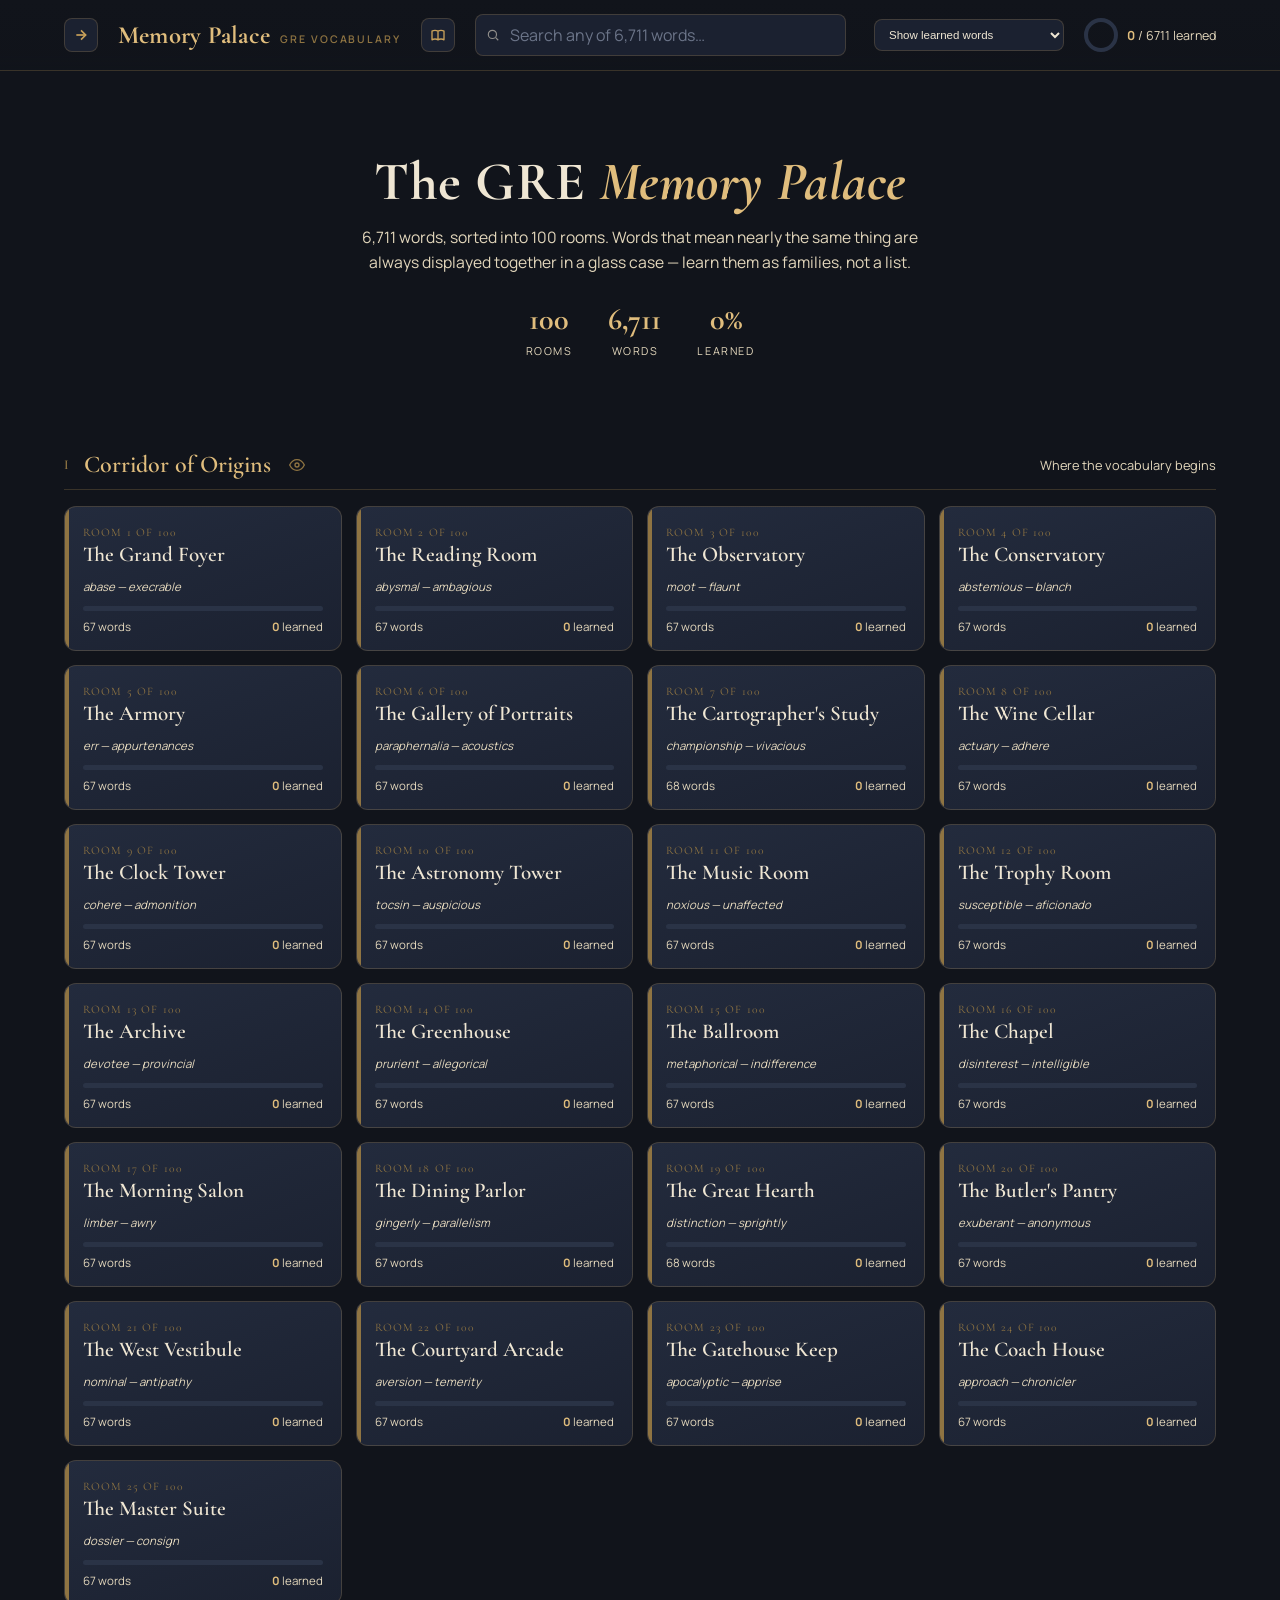
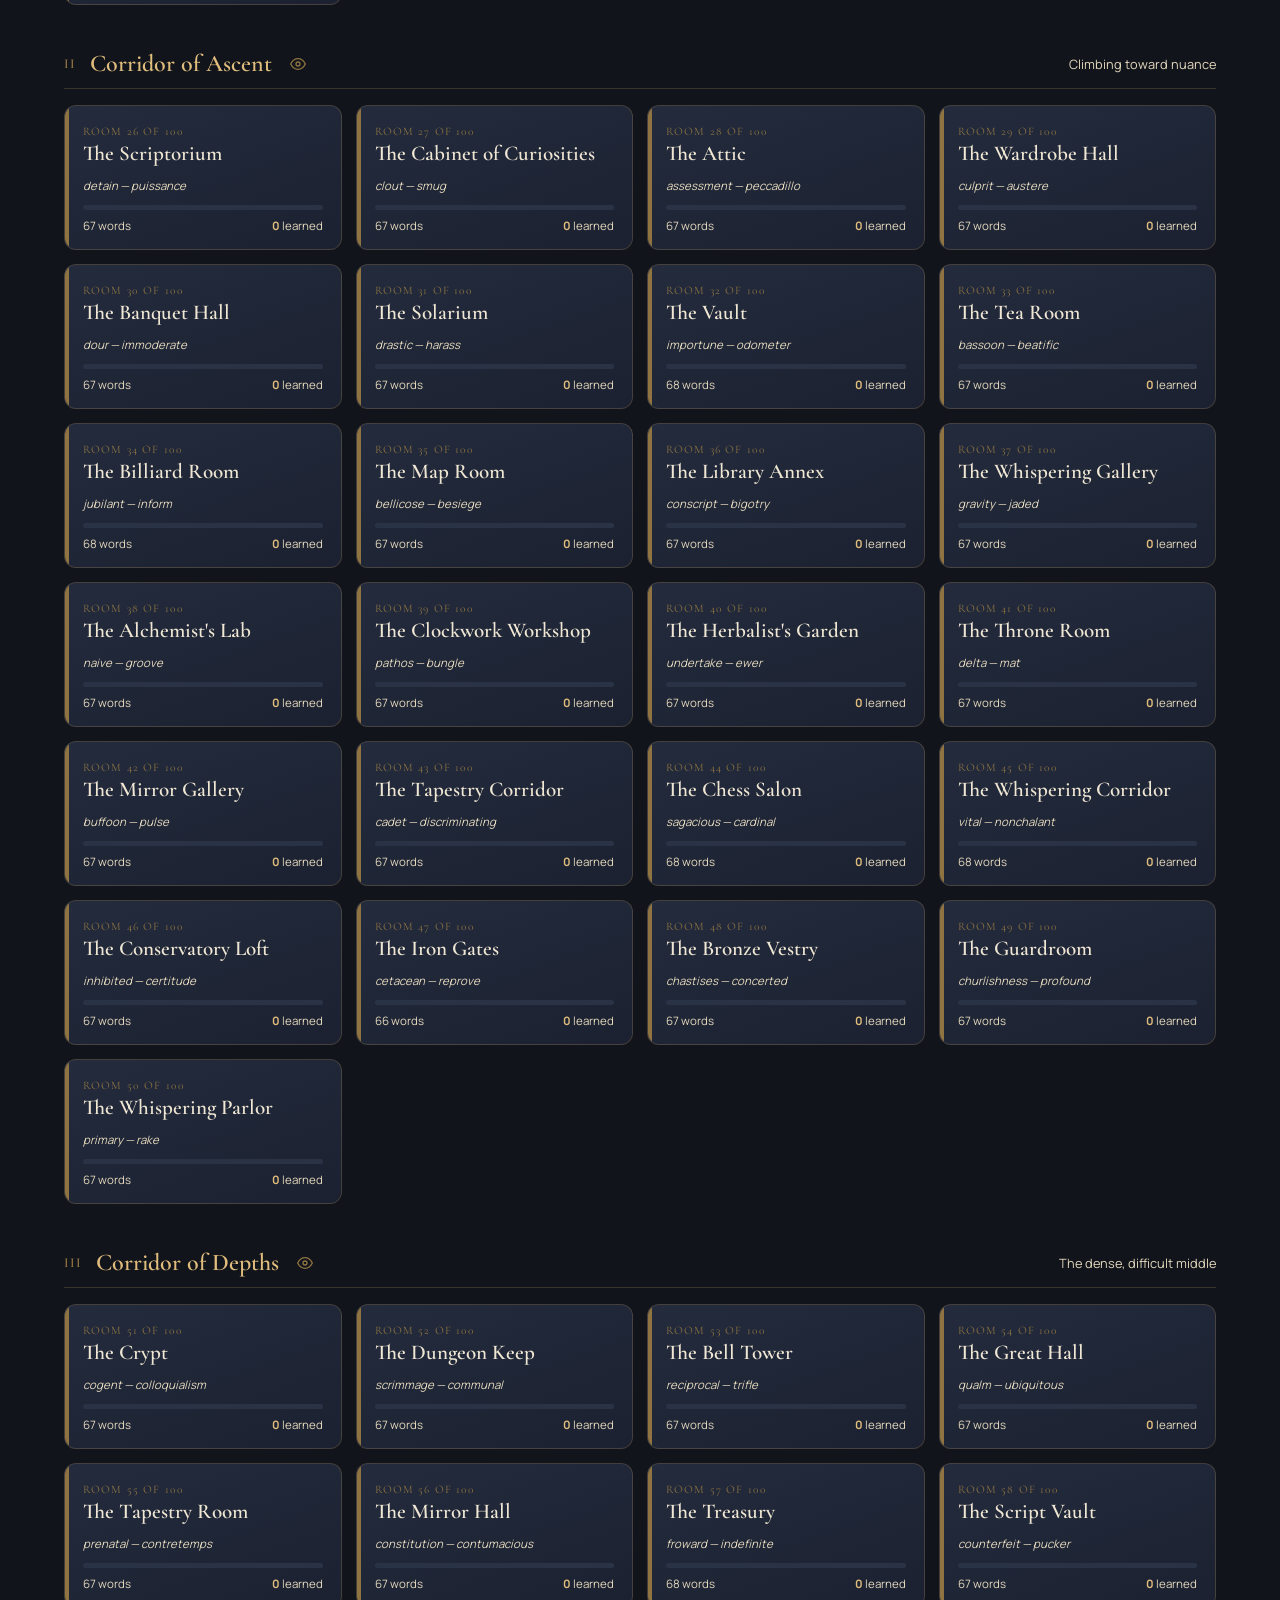
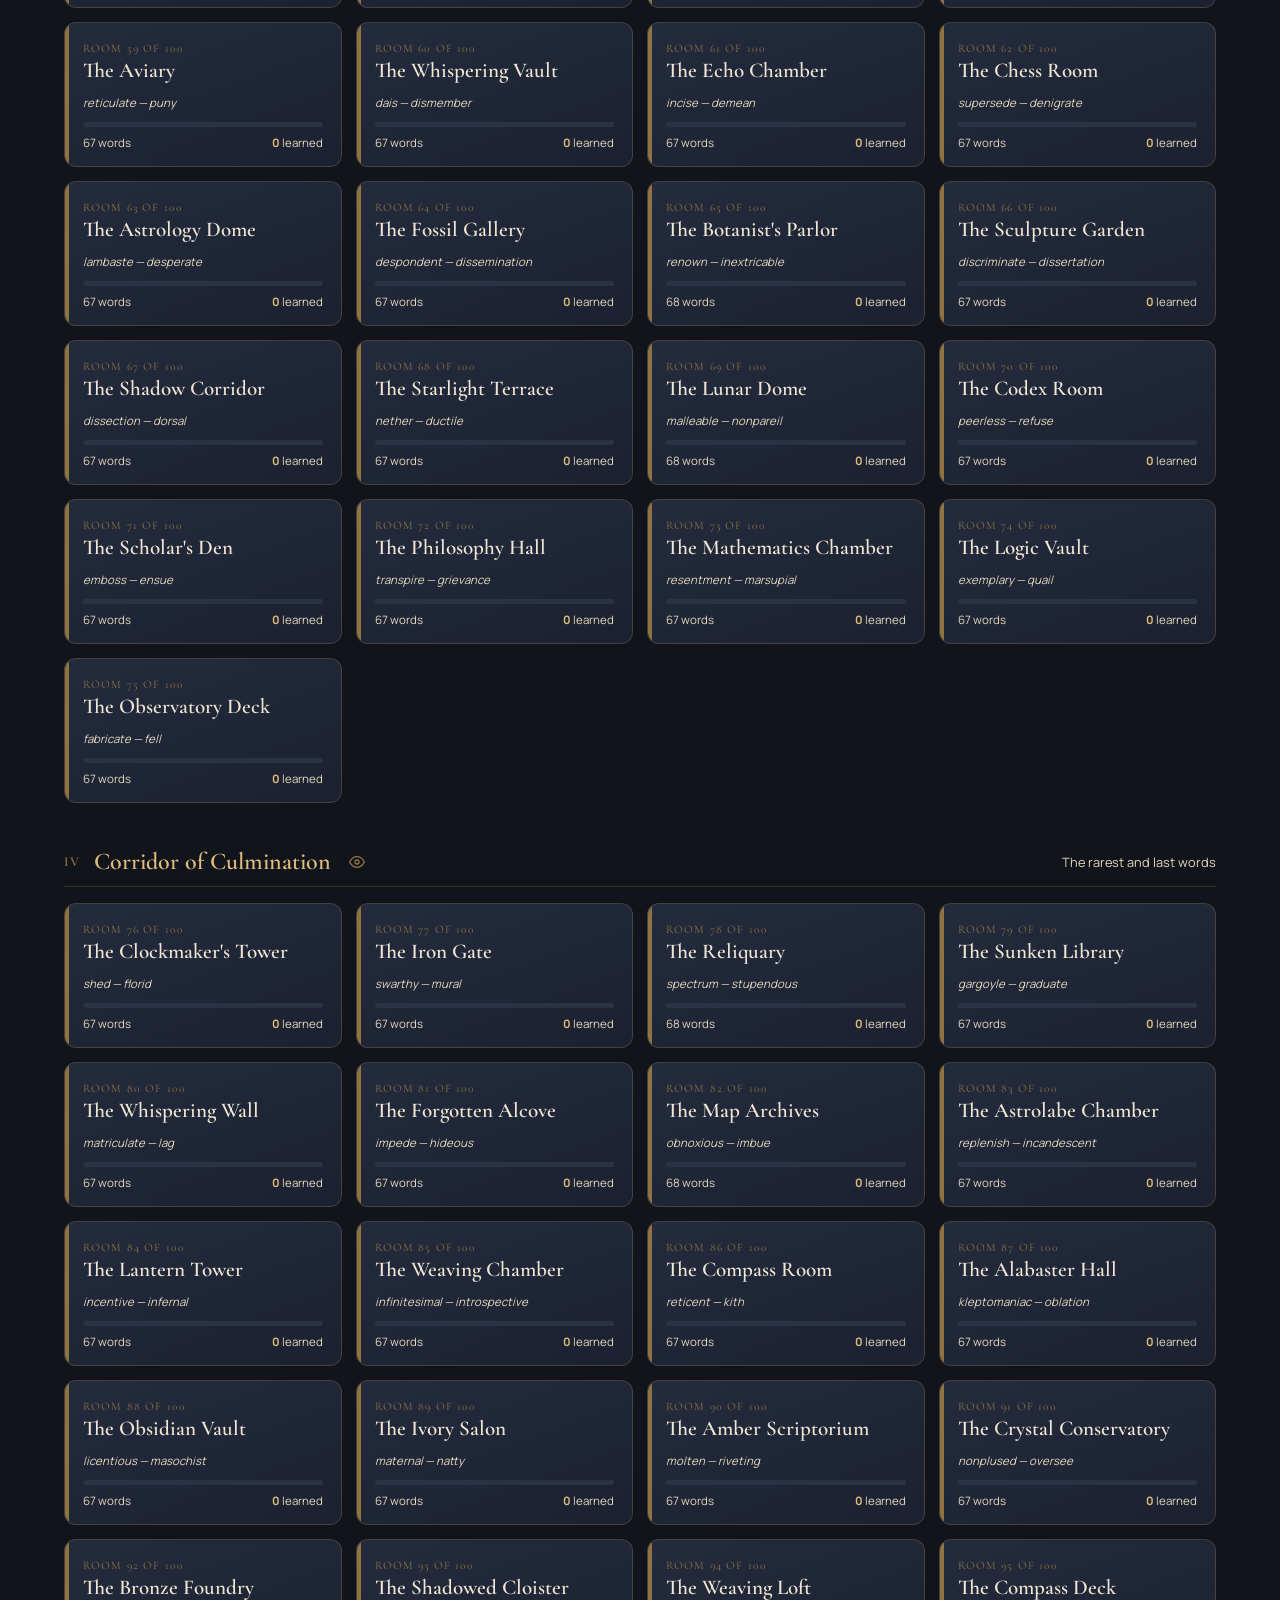
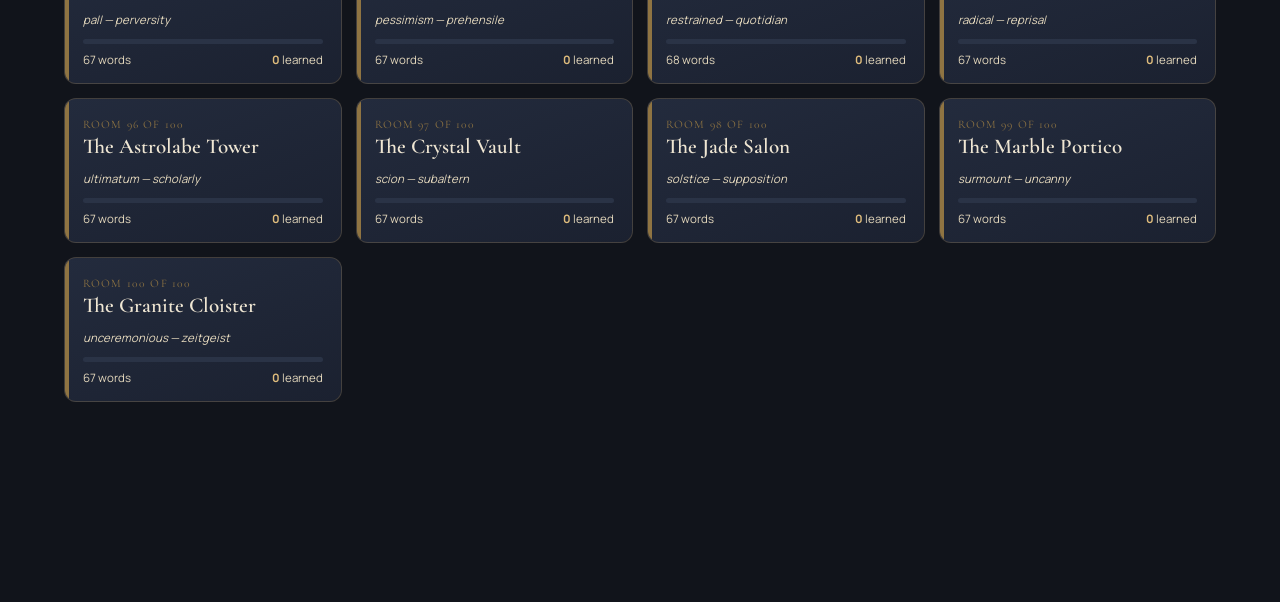
==== memory_palace.html @ d7685a42 "." ====
<!DOCTYPE html>
<html lang="en">
<head>
<meta charset="UTF-8">
<meta name="viewport" content="width=device-width, initial-scale=1.0, maximum-scale=1.0, user-scalable=no, viewport-fit=cover">
<meta name="apple-mobile-web-app-capable" content="yes">
<meta name="apple-mobile-web-app-status-bar-style" content="black-translucent">
<title>The GRE Memory Palace</title>
<link rel="icon" href="palace_icon.svg" type="image/svg+xml">
<link rel="apple-touch-icon" href="palace_icon.svg">
<link rel="preconnect" href="https://fonts.googleapis.com">
<link rel="preconnect" href="https://fonts.gstatic.com" crossorigin>
<link href="https://fonts.googleapis.com/css2?family=Cormorant+Garamond:ital,wght@0,500;0,600;0,700;1,500;1,600&family=Manrope:wght@400;500;600;700;800&display=swap" rel="stylesheet">
<style>
:root{
  --ink:#11141b;
  --wall:#1b2130;
  --wall-2:#232b3d;
  --wall-3:#2a3346;
  --brass:#c9a15a;
  --brass-bright:#e0bd7d;
  --brass-dim:#8f7442;
  --parchment:#efe6d3;
  --parchment-dim:#e3d7bc;
  --ink-text:#241d13;
  --ink-text-soft:#584a34;
  --burgundy:#9a4646;
  --sage:#5c9179;
  --dusty-blue:#6a8bb5;
  --plum:#8f6ba3;
  --rust:#b56b45;
  --teal:#4a9497;
  --olive:#8a9c5c;
  --mustard:#c9a03a;
  --line:rgba(201,161,90,0.22);
  --shadow:0 12px 32px rgba(0,0,0,0.45);
  --font-display:'Cormorant Garamond', serif;
  --font-body:'Manrope', sans-serif;
}

*{box-sizing:border-box;}
html{margin:0;padding:0;overflow-y:scroll;}
body{margin:0;padding:0;}
body{
  background:
    radial-gradient(ellipse 1200px 600px at 50% -10%, #232c40 0%, transparent 60%),
    var(--ink);
  color:var(--parchment);
  font-family:var(--font-body);
  min-height:100vh;
  -webkit-font-smoothing:antialiased;
  touch-action: manipulation;
}

.masthead-back-btn, .masthead-book-btn {
  display: flex; align-items: center; justify-content: center;
  width: 34px; height: 34px; border-radius: 8px; border: 1px solid var(--line);
  background: var(--wall); color: var(--brass); flex-shrink: 0;
  transition: background 0.2s, border-color 0.2s, color 0.2s;
}
.masthead-back-btn:hover, .masthead-book-btn:hover {
  background: var(--wall-2); border-color: var(--brass); color: var(--brass-bright);
}

::selection{ background:var(--brass); color:var(--ink); }

a,button{ font-family:inherit; }

button{ cursor:pointer; }

::-webkit-scrollbar{ width:10px; height:10px; }
::-webkit-scrollbar-track{ background:var(--wall); }
::-webkit-scrollbar-thumb{ background:var(--brass-dim); border-radius:6px; }
::-webkit-scrollbar-thumb:hover{ background:var(--brass); }

.focus-ring:focus-visible{
  outline:2px solid var(--brass-bright);
  outline-offset:3px;
  border-radius:4px;
}

/* ============ HEADER / MASTHEAD ============ */
.masthead{
  position:sticky; top:0; z-index:40;
  background:linear-gradient(180deg, var(--ink) 0%, rgba(17,20,27,0.97) 80%, rgba(17,20,27,0.88) 100%);
  border-bottom:1px solid var(--line);
  backdrop-filter:blur(6px);
  padding-top: env(safe-area-inset-top, 0px);
  transition: padding-top 0.2s ease, background-color 0.2s ease;
}
.masthead-inner{
  max-width:1200px; margin:0 auto; padding:14px 24px;
  display:flex; align-items:center; gap:20px; flex-wrap:wrap;
  transition: padding 0.2s ease;
}
.masthead.collapsed .masthead-inner{
  padding: 8px 24px;
}
.masthead.collapsed .brand,
.masthead.collapsed .masthead-book-btn,
.masthead.collapsed .masthead-search,
.masthead.collapsed .progress-pill {
  display: none !important;
}
.brand{
  display:flex; align-items:baseline; gap:10px;
  flex-shrink:0;
}
.brand-mark{
  font-family:var(--font-display); font-weight:700; font-size:1.55rem;
  color:var(--brass-bright); letter-spacing:0.01em;
}
.brand-sub{
  font-size:0.66rem; letter-spacing:0.18em; text-transform:uppercase;
  color:var(--brass-dim); font-weight:600;
}
.masthead-search{
  flex:1 1 260px; position:relative; max-width:420px;
}
.masthead-search input{
  width:100%; background:var(--wall); border:1px solid var(--line);
  color:var(--parchment); padding:9px 14px 9px 34px; border-radius:8px;
  font-size:16px; font-family:var(--font-body);
  touch-action: manipulation;
}
.masthead-search input::placeholder{ color:#6b7488; }
.masthead-search input:focus{ outline:none; border-color:var(--brass); }
.search-icon{
  position:absolute; left:11px; top:50%; transform:translateY(-50%);
  width:14px; height:14px; opacity:0.55; pointer-events:none;
}
.search-results{
  position:absolute; top:calc(100% + 6px); left:0; right:0;
  background:var(--wall-2); border:1px solid var(--line); border-radius:10px;
  box-shadow:var(--shadow); max-height:340px; overflow-y:auto; z-index:60;
  display:none;
}
.search-results.open{ display:block; }
.search-result-item{
  padding:9px 14px; display:flex; justify-content:space-between; align-items:baseline;
  gap:10px; border-bottom:1px solid rgba(255,255,255,0.04);
}
.search-result-item:last-child{ border-bottom:none; }
.search-result-item:hover, .search-result-item.active{ background:var(--wall-3); }
.search-result-word{ font-family:var(--font-display); font-weight:600; font-size:1.05rem; color:var(--parchment); }
.search-result-meta{ font-size:0.68rem; color:var(--brass-dim); text-transform:uppercase; letter-spacing:0.06em; }
.search-empty{ padding:14px; font-size:0.82rem; color:#6b7488; text-align:center; }

.progress-pill{
  display:flex; align-items:center; gap:9px; margin-left:auto; flex-shrink:0;
}
.progress-ring-wrap{ position:relative; width:34px; height:34px; }
.progress-ring-wrap svg{ transform:rotate(-90deg); }
.progress-ring-track{ fill:none; stroke:var(--wall-3); stroke-width:4; }
.progress-ring-fill{ fill:none; stroke:var(--sage); stroke-width:4; stroke-linecap:round; transition:stroke-dashoffset 0.5s ease; }
.progress-text{ font-size:0.78rem; color:var(--parchment-dim); }
.progress-text b{ color:var(--brass-bright); font-weight:700; }

/* ============ FLOOR MAP ============ */
.floor-wrap{ max-width:1200px; margin:0 auto; padding:40px 24px 200px; min-height:calc(100vh - 72px); }

.hero{
  position:relative; padding:38px 8px 46px; text-align:center; overflow:hidden;
}
.hero-arch{
  position:absolute; left:50%; top:-40px; transform:translateX(-50%);
  width:640px; height:320px; opacity:0.35; pointer-events:none;
}
.hero h1{
  font-family:var(--font-display); font-weight:700; font-size:clamp(2.2rem,5vw,3.4rem);
  margin:0 0 10px; color:var(--parchment); position:relative; letter-spacing:0.01em;
}
.hero h1 em{ color:var(--brass-bright); font-style:italic; }
.hero p{
  font-size:0.98rem; color:var(--parchment-dim); max-width:560px; margin:0 auto;
  position:relative; line-height:1.6;
}
.hero-stats{
  display:flex; justify-content:center; gap:36px; margin-top:26px; position:relative; flex-wrap:wrap;
}
.hero-stat{ text-align:center; }
.hero-stat .num{ font-family:var(--font-display); font-size:1.9rem; font-weight:700; color:var(--brass-bright); display:block; }
.hero-stat .lbl{ font-size:0.68rem; letter-spacing:0.14em; text-transform:uppercase; color:var(--parchment-dim); }

.corridor{ margin-top:44px; }
.corridor-head{
  display:flex; align-items:center; gap:14px; margin-bottom:16px; padding-bottom:10px;
  border-bottom:1px solid var(--line);
}
.corridor-num{
  font-family:var(--font-display); font-size:0.85rem; color:var(--brass-dim); font-weight:600;
  letter-spacing:0.08em;
}
.corridor-title{ font-family:var(--font-display); font-size:1.5rem; font-weight:600; color:var(--brass-bright); }
.corridor-toggle-btn {
  background: none;
  border: none;
  color: var(--brass-dim);
  cursor: pointer;
  padding: 4px;
  display: inline-flex;
  align-items: center;
  justify-content: center;
  border-radius: 4px;
  transition: color 0.15s ease, background-color 0.15s ease, transform 0.15s ease;
}
.corridor-toggle-btn:hover {
  color: var(--brass-bright);
  background: rgba(255, 255, 255, 0.08);
}
.corridor-toggle-btn:active {
  transform: scale(0.95);
}
.corridor-toggle-btn svg {
  display: block;
}
.corridor-desc{ font-size:0.8rem; color:var(--parchment-dim); margin-left:auto; }

.room-grid{
  display:grid; grid-template-columns:repeat(auto-fill, minmax(260px,1fr)); gap:14px;
}
.room-card{
  background:linear-gradient(160deg, var(--wall-2) 0%, var(--wall) 100%);
  border:1px solid var(--line); border-radius:12px; padding:18px 18px 16px;
  text-align:left; color:inherit; position:relative; overflow:hidden;
  transition:transform 0.18s ease, border-color 0.18s ease, box-shadow 0.18s ease;
}
.room-card:hover{ transform:translateY(-3px); border-color:var(--brass-dim); box-shadow:var(--shadow); }
.room-card::before{
  content:''; position:absolute; top:0; left:0; width:4px; height:100%;
  background:var(--brass-dim);
}
.room-card-top{ display:flex; justify-content:space-between; align-items:flex-start; gap:10px; margin-bottom:8px;}
.room-index{ font-family:var(--font-display); font-size:0.72rem; color:var(--brass-dim); letter-spacing:0.1em; text-transform:uppercase; }
.room-name{ font-family:var(--font-display); font-size:1.32rem; font-weight:600; color:var(--parchment); margin:2px 0 4px; }
.room-range{ font-size:0.72rem; color:var(--parchment-dim); font-style:italic; margin-bottom:12px; }
.room-bar-track{ height:5px; background:var(--wall-3); border-radius:4px; overflow:hidden; margin-bottom:8px; }
.room-bar-fill{ height:100%; background:linear-gradient(90deg, var(--sage), #7fb89f); border-radius:4px; transition:width 0.4s ease; }
.room-meta{ display:flex; justify-content:space-between; font-size:0.72rem; color:var(--parchment-dim); }
.room-meta b{ color:var(--brass-bright); }

/* ============ ROOM VIEW ============ */
.room-view{ max-width:1200px; margin:0 auto; padding:26px 24px 200px; min-height:calc(100vh - 72px); }
.room-header{
  display:flex; align-items:center; gap:16px; margin-bottom:22px; flex-wrap:wrap;
}
.back-btn{
  background:var(--wall-2); border:1px solid var(--line); color:var(--parchment-dim);
  padding:8px 14px; border-radius:8px; font-size:0.82rem; display:flex; align-items:center; gap:6px;
  transition:border-color 0.15s ease, color 0.15s ease;
}
.back-btn:hover{ border-color:var(--brass); color:var(--brass-bright); }
.room-title-block{ flex:1; min-width:220px; }
.room-title-block h2{
  font-family:var(--font-display); font-size:2.1rem; font-weight:700; color:var(--parchment); margin:0 0 3px;
}
.room-title-block .sub{ font-size:0.78rem; color:var(--brass-dim); letter-spacing:0.04em; }
.room-progress-block{ text-align:right; min-width:150px; }
.room-progress-num{ font-family:var(--font-display); font-size:1.2rem; color:var(--brass-bright); font-weight:700; }
.room-progress-track{ width:150px; height:6px; background:var(--wall-3); border-radius:4px; overflow:hidden; margin-top:5px; }
.room-progress-fill{ height:100%; background:linear-gradient(90deg,var(--sage),#7fb89f); }
.room-progress-info {
  font-size: 0.72rem;
  color: var(--parchment-dim);
  margin-top: 6px;
  line-height: 1.3;
  max-width: 280px;
  text-align: right;
  margin-left: auto;
}
.loc-nav-btn {
  background: none;
  border: none;
  color: var(--brass-bright);
  cursor: pointer;
  padding: 2px 6px;
  font-size: 0.95rem;
  display: flex;
  align-items: center;
  justify-content: center;
  transition: opacity 0.15s ease, transform 0.15s ease;
}
.loc-nav-btn:hover {
  opacity: 0.8;
  transform: scale(1.1);
}


.legend{
  display:flex; align-items:center; gap:16px; margin-bottom:22px; padding:10px 16px;
  background:var(--wall-2); border:1px solid var(--line); border-radius:10px; font-size:0.76rem;
  color:var(--parchment-dim); flex-wrap:wrap;
}
.legend-item{ display:flex; align-items:center; gap:6px; }
.legend-swatch{ width:11px; height:11px; border-radius:3px; }
.legend-swatch.case{ background:linear-gradient(135deg, var(--brass-dim), var(--wall-3)); border:1px solid var(--brass); }
.legend-swatch.solo{ background:var(--wall-3); border:1px solid var(--line); }

/* the "wall" of exhibits */
.wall{
  display:flex; flex-wrap:wrap; gap:14px; align-items:flex-start;
}

/* a synonym display-case */
.case{
  border-radius:12px; padding:12px; position:relative;
  background:var(--wall-2);
  border:1px solid var(--case-color, var(--brass-dim));
  box-shadow:0 0 0 1px rgba(255,255,255,0.02) inset, 0 6px 18px rgba(0,0,0,0.3);
  max-width:100%;
}
.case-label{
  font-size:0.62rem; text-transform:uppercase; letter-spacing:0.1em; font-weight:700;
  color:var(--case-color, var(--brass)); margin-bottom:8px; display:flex; align-items:center; gap:6px;
}
.case-label::before{ content:'◆'; font-size:0.6rem; }
.case-items{ display:flex; flex-wrap:wrap; gap:8px; }

.plaque{
  background:var(--parchment); color:var(--ink-text); border-radius:8px;
  padding:9px 36px 9px 12px; min-width:118px; max-width:220px; cursor:pointer; text-align:left;
  border:1px solid var(--parchment-dim); position:relative;
  transition: transform 0.4s cubic-bezier(0.2, 0.8, 0.2, 1), 
              box-shadow 0.4s cubic-bezier(0.2, 0.8, 0.2, 1), 
              background-color 0.4s cubic-bezier(0.2, 0.8, 0.2, 1), 
              border-color 0.4s cubic-bezier(0.2, 0.8, 0.2, 1);
}
.plaque:hover{ transform:translateY(-2px); box-shadow:0 8px 18px rgba(0,0,0,0.35); }
.plaque-word{
  font-family:var(--font-display); font-weight:700; font-size:1.12rem; line-height:1.15;
  display:flex; align-items:center; gap:6px;
}
.plaque-type{
  font-size:0.6rem; color:var(--ink-text-soft); text-transform:uppercase; letter-spacing:0.06em;
  margin-top:2px; font-weight:600;
}
.plaque-def{
  font-size:0.71rem; color:var(--ink-text-soft); margin-top:4px; line-height:1.35;
}
.plaque.learned{ background:#e2ecdf; border-color:var(--sage); }
.plaque-check{
  position:absolute; top:7px; right:7px; width:24px; height:24px; border-radius:50%;
  border:1.5px solid var(--ink-text-soft); background:transparent; flex-shrink:0;
  display:flex; align-items:center; justify-content:center; padding:0;
}
.plaque.learned .plaque-check{ background:var(--sage); border-color:var(--sage); }
.plaque-check svg{ width:12px; height:12px; opacity:0; }
.plaque.learned .plaque-check svg{ opacity:1; }

.solo-plaque{ }

/* ============ DETAIL PANEL ============ */
.scrim{
  position:fixed; inset:0; background:rgba(8,10,14,0.6); z-index:90;
  opacity:0; pointer-events:none; transition:opacity 0.2s ease;
}
.scrim.open{ opacity:1; pointer-events:auto; }

.detail-panel{
  position:fixed; top:0; right:0; height:100%; width:min(396px,83vw);
  background:linear-gradient(180deg, var(--wall-2), var(--wall));
  border-left:1px solid var(--line); z-index:100; box-shadow:-16px 0 40px rgba(0,0,0,0.5);
  transform:translateX(100%); transition:transform 0.28s cubic-bezier(.2,.8,.2,1);
  overflow-y:auto; padding:56px 26px 60px;
}
.detail-panel.open{ transform:translateX(0); }
.detail-panel.fade-out {
  opacity: 0 !important;
  transform: translateX(0) !important;
  transition: opacity 0.5s ease-out, transform 0.5s ease-out !important;
}
.scrim.fade-out {
  opacity: 0 !important;
  transition: opacity 0.5s ease-out !important;
}
.detail-close{
  position:absolute; top:18px; right:18px; background:none; border:none; color:var(--parchment-dim);
  font-size:1.3rem; line-height:1; padding:6px; cursor:pointer;
}
.detail-close:hover{ color:var(--brass-bright); }
.detail-close-left{
  position:absolute; top:18px; left:18px; background:none; border:none; color:var(--parchment-dim);
  display:flex; align-items:center; justify-content:center; padding:6px; cursor:pointer;
}
.detail-close-left:hover{ color:var(--brass-bright); }

html.pwa-standalone .detail-panel {
  padding-top: 110px;
}
html.pwa-standalone .detail-close,
html.pwa-standalone .detail-close-left,
html.pwa-standalone .learn-toggle {
  top: 72px;
}
.detail-type{
  font-size:0.68rem; text-transform:uppercase; letter-spacing:0.12em; color:var(--brass-dim); font-weight:700;
}
.detail-word-container{
  display:flex; align-items:center; gap:8px; margin:4px 0 16px;
}
.detail-word{
  font-family:var(--font-display); font-size:2.6rem; font-weight:700; color:var(--parchment);
  margin:0; line-height:1.05;
}
.detail-section{ margin-bottom:20px; }
.detail-label{
  font-size:0.64rem; text-transform:uppercase; letter-spacing:0.12em; color:var(--brass);
  font-weight:700; margin-bottom:7px; display:block;
}
.detail-def{ font-size:1rem; color:var(--parchment); line-height:1.55; }
.detail-example-container{
  display:flex; align-items:flex-start; gap:8px;
}
.detail-example{
  font-family:Georgia, serif; font-style:italic; font-size:16px; color:var(--parchment-dim);
  line-height:1.5; padding-left:14px; border-left:2px solid var(--brass-dim);
}
.speak-btn{
  background:none; border:none; color:var(--brass-dim); padding:4px;
  display:inline-flex; align-items:center; justify-content:center;
  transition:color 0.2s ease, transform 0.1s ease; border-radius:4px;
  cursor:pointer; flex-shrink:0;
}
.speak-btn:hover{ color:var(--brass-bright); }
.speak-btn:active{ transform:scale(0.9); }
.speak-btn .wave-1, .speak-btn .wave-2 {
  transition: opacity 0.2s ease;
}
.speak-btn.playing .wave-1 {
  animation: wave-pulse-1 1s infinite alternate;
}
.speak-btn.playing .wave-2 {
  animation: wave-pulse-2 1s infinite alternate;
}
@keyframes wave-pulse-1 {
  0% { opacity: 0.3; }
  100% { opacity: 1; }
}
@keyframes wave-pulse-2 {
  0% { opacity: 0.1; }
  50% { opacity: 0.1; }
  100% { opacity: 1; }
}
.detail-source{ font-size:0.74rem; color:var(--parchment-dim); opacity:0.75; }

.detail-syns{ display:flex; flex-wrap:wrap; gap:6px; }
.syn-chip{
  font-size:0.75rem; padding:4px 10px; background:var(--wall-3); border:1px solid var(--line);
  color:var(--parchment-dim); border-radius:6px; text-decoration:none; transition:all 0.15s ease;
}
.syn-chip.clickable{ color:var(--brass-bright); cursor:pointer; }
.syn-chip.clickable:hover{ border-color:var(--brass); background:var(--wall-2); box-shadow:0 0 8px rgba(201,161,90,0.15); }

.sibling-list{ display:flex; flex-direction:column; gap:8px; }
.sibling-item{
  background:var(--wall-3); border:1px solid var(--line); border-radius:8px; padding:9px 12px;
  cursor:pointer; transition:border-color 0.15s ease;
}
.sibling-item:hover{ border-color:var(--brass); }
.sibling-word{ font-family:var(--font-display); font-weight:600; font-size:1rem; color:var(--brass-bright); }
.sibling-def{ font-size:0.74rem; color:var(--parchment-dim); margin-top:2px; }

.learn-toggle{
  position:absolute; top:18px; left:50%; transform:translateX(-50%);
  width:auto; min-width:120px; padding:7px 14px; border-radius:6px; border:none; background:transparent;
  color:var(--sage); font-weight:700; font-size:0.78rem; display:flex; align-items:center;
  justify-content:center; gap:6px; letter-spacing:0.02em;
  transition:background 0.15s ease, color 0.15s ease;
}
.learn-toggle.on{ background:var(--sage); color:var(--ink); }
.learn-toggle:hover{ background:rgba(92,145,121,0.15); }
.learn-toggle.on:hover{ background:var(--sage); }

.no-siblings{ font-size:0.82rem; color:var(--parchment-dim); font-style:italic; opacity:0.8; }

@media (max-width:640px){
  .hero-stats{ gap:20px; }
  .room-title-block h2{ font-size:1.6rem; }
  .detail-word{ font-size:2rem; }
  .corridor-desc{ display:none; }
}

@media (prefers-reduced-motion: reduce){
  *{ transition:none !important; animation:none !important; }
}

.hidden-word .plaque-word,
.hidden-word .plaque-type,
.hidden-word .plaque-def {
  opacity:.16;
  filter:blur(0.45px);
  transition:all .15s ease;
  user-select:none;
}
.hidden-word:hover .plaque-word,
.hidden-word:hover .plaque-type,
.hidden-word:hover .plaque-def {
  opacity:1;
  filter:none;
}

.settings-btn{
 background:var(--wall);
 border:1px solid var(--line);
 color:var(--brass-bright);
 border-radius:8px;
 padding:8px 10px;
 box-shadow:0 0 0 1px rgba(255,255,255,.03) inset;
}
.settings-btn:hover{
 border-color:var(--brass);
 color:var(--brass-bright);
 box-shadow:0 0 18px rgba(201,161,90,.25);
}
 .mode-select{
min-width:190px;

 background:var(--wall);
 color:var(--parchment);
 border:1px solid var(--line);
 border-radius:8px;
 padding:8px 10px;
 margin-left:8px;
 font-size:.72rem;
}



.eye-mode-badge{
  display:inline-flex;
  align-items:center;
  margin-left:8px;
  padding:2px 8px;
  border-radius:999px;
  font-size:11px;
  letter-spacing:.08em;
  text-transform:uppercase;
  color:var(--brass-bright);
  border:1px solid var(--line);
  background:rgba(255,255,255,.04);
}
.plaque.search-highlight {
  background-color: #ffe8b6 !important;
  border-color: var(--brass-bright) !important;
  box-shadow: 0 0 24px 8px rgba(224, 189, 125, 0.65) !important;
  transform: scale(1.06) translateY(-2px) !important;
  z-index: 10;
}
</style>
<script src="database.js"></script>
</head>
<body>
<script>if(window.navigator.standalone||window.matchMedia('(display-mode:standalone)').matches){document.documentElement.classList.add('pwa-standalone');}</script>
<div id="app"></div>

<script>
const ROOMS = [{"key":"room0","name":"The Grand Foyer","words":[{"w":"abase","syns":["degrade","relegate","demote","lapse","undercut"],"sib":["degrade","relegate","demote","lapse","undercut"]},{"w":"degrade","syns":["abase","demean","deign","relegate","demote"],"sib":["abase","relegate","demote","lapse","undercut"]},{"w":"relegate","syns":["appoint","abase","delegate","impute","recast"],"sib":["abase","degrade","demote","lapse","undercut"]},{"w":"demote","syns":["undercut","bid","haggle","entice","relegate"],"sib":["abase","degrade","relegate","lapse","undercut"]},{"w":"lapse","syns":["topple","exacerbate","drip","aggravate","straggle"],"sib":["abase","degrade","relegate","demote","undercut"]},{"w":"undercut","syns":["bid","purvey","demote","import","proffer"],"sib":["abase","degrade","relegate","demote","lapse"]},{"w":"abasement","syns":["degradation","subjugation","ignominy","obloquy"],"sib":["degradation","subjugation","ignominy","obloquy"]},{"w":"degradation","syns":["lesion","remission","florescence","recession","senescence"],"sib":["abasement","subjugation","ignominy","obloquy"]},{"w":"subjugation","syns":["thralldom","emancipation","thrall","servitude","purview"],"sib":["abasement","degradation","ignominy","obloquy"]},{"w":"ignominy","syns":["opprobrium","stigma","oratory","indignity","malfeasance"],"sib":["abasement","degradation","subjugation","obloquy"]},{"w":"obloquy","syns":["broadside","opprobrium","polemic","vilification","reproof"],"sib":["abasement","degradation","subjugation","ignominy"]},{"w":"abash","syns":["mortify","discomfit","humiliate","agitate","unnerve"],"sib":["mortify","discomfit","humiliate","agitate","unnerve"]},{"w":"mortify","syns":["abash","discomfit","humiliate","embitter","infuriate"],"sib":["abash","discomfit","humiliate","agitate","unnerve"]},{"w":"discomfit","syns":["abash","mortify","agitate","unnerve","alienate"],"sib":["abash","mortify","humiliate","agitate","unnerve"]},{"w":"humiliate","syns":["abash","mortify","demean","nullify","agitate"],"sib":["abash","mortify","discomfit","agitate","unnerve"]},{"w":"agitate","syns":["unnerve","fret","abash","alienate","deject"],"sib":["abash","mortify","discomfit","humiliate","unnerve"]},{"w":"unnerve","syns":["agitate","swelter","fret","abash","alienate"],"sib":["abash","mortify","discomfit","humiliate","agitate"]},{"w":"abate","syns":["subside","slacken","assuage","dwindling","relent"],"sib":["subside","slacken","assuage","dwindling","relent"]},{"w":"subside","syns":["abate","relent","mitigate","slacken","assuage"],"sib":["abate","slacken","assuage","dwindling","relent"]},{"w":"slacken","syns":["subside","abate","dwindling","relent","dwindle"],"sib":["abate","subside","assuage","dwindling","relent"]},{"w":"assuage","syns":["subside","abate","mitigate","slacken","belittle"],"sib":["abate","subside","slacken","dwindling","relent"]},{"w":"dwindling","syns":["dwindle","reduce","subside","understate","slacken"],"sib":["abate","subside","slacken","assuage","relent"]},{"w":"relent","syns":["subside","mitigate","slacken","abate","alleviate"],"sib":["abate","subside","slacken","assuage","dwindling"]},{"w":"abbreviate","syns":["truncate","abridge"],"sib":["truncate","abridge"]},{"w":"truncate","syns":["excise","abbreviate","abridge","whittle","trim"],"sib":["abbreviate","abridge"]},{"w":"abridge","syns":["truncate","abbreviate","bowdlerize","stifle","sidetrack"],"sib":["abbreviate","truncate"]},{"w":"abdicate","syns":["renounce","resign","induct","delegate","usurp"],"sib":["renounce","resign","induct","delegate"]},{"w":"renounce","syns":["enfranchise","abdicate","abjure","rebut","indict"],"sib":["abdicate","resign","induct","delegate"]},{"w":"resign","syns":["appoint","abdicate","induct","omit","forsake"],"sib":["abdicate","renounce","induct","delegate"]},{"w":"induct","syns":["resign","abdicate","indict","arraign","betroth"],"sib":["abdicate","renounce","resign","delegate"]},{"w":"delegate","syns":["impute","appoint","relegate","recast","absolve"],"sib":["abdicate","renounce","resign","induct"]},{"w":"aberrant","syns":["unwonted","atypical","miniature","supererogatory","belated"],"sib":["unwonted","atypical","miniature","supererogatory","belated"]},{"w":"unwonted","syns":["aberrant","atypical","bizarre","weird","miniature"],"sib":["aberrant","atypical","miniature","supererogatory","belated"]},{"w":"atypical","syns":["preternatural","unwonted","feebleminded","miniature","anomalous"],"sib":["aberrant","unwonted","miniature","supererogatory","belated"]},{"w":"miniature","syns":["atypical","concise","unwonted","vestigial","paltry"],"sib":["aberrant","unwonted","atypical","supererogatory","belated"]},{"w":"supererogatory","syns":["tardy","statutory","obligatory","imperative","ominous"],"sib":["aberrant","unwonted","atypical","miniature","belated"]},{"w":"belated","syns":["ironical","redundant","simultaneous","ironic","superfluous"],"sib":["aberrant","unwonted","atypical","miniature","supererogatory"]},{"w":"aberration","syns":["leniency","interregnum","irony","premonition","usage"],"sib":["leniency","interregnum","irony","premonition","usage"]},{"w":"leniency","syns":["aberration","irony","mendacity","inevitability","novelty"],"sib":["aberration","interregnum","irony","premonition","usage"]},{"w":"interregnum","syns":["aberration","autonomy","anachronism","decade","monarchy"],"sib":["aberration","leniency","irony","premonition","usage"]},{"w":"irony","syns":["upshot","denouement","contraries","paradox","tribute"],"sib":["aberration","leniency","interregnum","premonition","usage"]},{"w":"premonition","syns":["presentiment","foreboding","trepidation","stench","impetus"],"sib":["aberration","leniency","interregnum","irony","usage"]},{"w":"usage","syns":["resource","wont","bait","passage","perspective"],"sib":["aberration","leniency","interregnum","irony","premonition"]},{"w":"abet","syns":["promote","exhort","urge","nurture","deter"],"sib":["promote","exhort","urge","nurture","deter"]},{"w":"promote","syns":["abet","incite","foster","exhort","urge"],"sib":["abet","exhort","urge","nurture","deter"]},{"w":"exhort","syns":["urge","impel","adjure","enjoin","nurture"],"sib":["abet","promote","urge","nurture","deter"]},{"w":"urge","syns":["exhort","nurture","incite","foster","abet"],"sib":["abet","promote","exhort","nurture","deter"]},{"w":"nurture","syns":["foster","stunt","exhort","urge","incite"],"sib":["abet","promote","exhort","urge","deter"]},{"w":"deter","syns":["forbear","browbeat","refrain","abet","persevere"],"sib":["abet","promote","exhort","urge","nurture"]},{"w":"abeyance","syns":["dormancy","stasis","torpor","quiescence","sojourn"],"sib":["dormancy","stasis","torpor","quiescence","sojourn"]},{"w":"dormancy","syns":["stasis","torpor","quiescence","abeyance","doldrums"],"sib":["abeyance","stasis","torpor","quiescence","sojourn"]},{"w":"stasis","syns":["dormancy","torpor","quiescence","abeyance","homeostasis"],"sib":["abeyance","dormancy","torpor","quiescence","sojourn"]},{"w":"torpor","syns":["dormancy","lassitude","exertion","infirmity","stasis"],"sib":["abeyance","dormancy","stasis","quiescence","sojourn"]},{"w":"quiescence","syns":["dormancy","stasis","torpor","abeyance","doldrums"],"sib":["abeyance","dormancy","stasis","torpor","sojourn"]},{"w":"sojourn","syns":["moratorium","reprieve","abeyance","syncopation","digression"],"sib":["abeyance","dormancy","stasis","torpor","quiescence"]},{"w":"abhor","syns":["loathe","abominate","despise"],"sib":["loathe","abominate","despise"]},{"w":"loathe","syns":["abominate","despise","abhor","repine","rue"],"sib":["abhor","abominate","despise"]},{"w":"abominate","syns":["loathe","despise","abhor","repine","rue"],"sib":["abhor","loathe","despise"]},{"w":"despise","syns":["loathe","abominate","inveigh","confront","abhor"],"sib":["abhor","loathe","abominate"]},{"w":"abide","syns":["contravene","dither","overturn","adjudicate","temporize"],"sib":["contravene","dither","overturn","adjudicate","temporize"]},{"w":"contravene","syns":["flout","infringe","enact","abide","waive"],"sib":["abide","dither","overturn","adjudicate","temporize"]},{"w":"dither","syns":["adjudicate","addle","stupefy","incapacitate","overturn"],"sib":["abide","contravene","overturn","adjudicate","temporize"]},{"w":"overturn","syns":["dither","adjudicate","temporize","abide","ponder"],"sib":["abide","contravene","dither","adjudicate","temporize"]},{"w":"adjudicate","syns":["wrangle","controvert","dither","arbitrate","enfranchise"],"sib":["abide","contravene","dither","overturn","temporize"]},{"w":"temporize","syns":["defer","ponder","procrastinate","tarry","dither"],"sib":["abide","contravene","dither","overturn","adjudicate"]},{"w":"abject","syns":["execrable","abysmal","virulent","awful","minuscule"],"sib":["execrable","abysmal","virulent","awful"]},{"w":"execrable","syns":["awful","abject","obnoxious","odious","abysmal"],"sib":["abject","abysmal","virulent","awful"]}]},{"key":"room1","name":"The Reading Room","words":[{"w":"abysmal","syns":["execrable","abject","awful","minuscule","infinitesimal"],"sib":["abject","execrable","virulent","awful"]},{"w":"virulent","syns":["abject","insidious","consequential","innocuous","inimical"],"sib":["abject","execrable","abysmal","awful"]},{"w":"awful","syns":["execrable","malodorous","fetid","foetid","abject"],"sib":["abject","execrable","abysmal","virulent"]},{"w":"abjure","syns":["renounce","abnegate","rebut","repudiate","spurn"],"sib":["abnegate","rebut","repudiate","spurn"]},{"w":"abnegate","syns":["forswear","repudiate","spurn","quash","snub"],"sib":["abjure","rebut","repudiate","spurn"]},{"w":"rebut","syns":["remonstrate","wrangle","controvert","pettifog","bicker"],"sib":["abjure","abnegate","repudiate","spurn"]},{"w":"repudiate","syns":["rebuff","abnegate","boycott","withhold","forswear"],"sib":["abjure","abnegate","rebut","spurn"]},{"w":"spurn","syns":["abnegate","contemn","repudiate","forswear","quash"],"sib":["abjure","abnegate","rebut","repudiate"]},{"w":"ablution","syns":["anointment","diffidence","egoism","conceit","narcissism"],"sib":["anointment","diffidence","egoism","conceit","narcissism"]},{"w":"anointment","syns":["unction","ablution","nuptials","tonsure","pomp"],"sib":["ablution","diffidence","egoism","conceit","narcissism"]},{"w":"diffidence","syns":["timidity","temerity","hubris","inadvertence","egoism"],"sib":["ablution","anointment","egoism","conceit","narcissism"]},{"w":"egoism","syns":["intellect","diffidence","trend","conceit","pugnacity"],"sib":["ablution","anointment","diffidence","conceit","narcissism"]},{"w":"conceit","syns":["hubris","narcissism","plethora","diffidence","surfeit"],"sib":["ablution","anointment","diffidence","egoism","narcissism"]},{"w":"narcissism","syns":["conceit","narcissist","plethora","diffidence","surfeit"],"sib":["ablution","anointment","diffidence","egoism","conceit"]},{"w":"abnegation","syns":["renunciation","cessation","dissuasion","coercion","propagation"],"sib":["renunciation","cessation","dissuasion","coercion","propagation"]},{"w":"renunciation","syns":["abnegation","nihilism","parturition","hedonism","lien"],"sib":["abnegation","cessation","dissuasion","coercion","propagation"]},{"w":"cessation","syns":["sobriety","dissuasion","coercion","propagation","readjustment"],"sib":["abnegation","renunciation","dissuasion","coercion","propagation"]},{"w":"dissuasion","syns":["coercion","therapy","cessation","ouster","propagation"],"sib":["abnegation","renunciation","cessation","coercion","propagation"]},{"w":"coercion","syns":["dissuasion","therapy","cessation","ouster","propagation"],"sib":["abnegation","renunciation","cessation","dissuasion","propagation"]},{"w":"propagation","syns":["dissemination","diffusion","renown","cessation","spatula"],"sib":["abnegation","renunciation","cessation","dissuasion","coercion"]},{"w":"abode","syns":["address","mendicant","troglodyte","habitat","recluse"],"sib":["address","mendicant","troglodyte","habitat","recluse"]},{"w":"address","syns":["abode","mendicant","troglodyte","habitat","recluse"],"sib":["abode","mendicant","troglodyte","habitat","recluse"]},{"w":"mendicant","syns":["abode","troglodyte","recluse","expatriate","habitat"],"sib":["abode","address","troglodyte","habitat","recluse"]},{"w":"troglodyte","syns":["abode","mendicant","grotto","recluse","expatriate"],"sib":["abode","address","mendicant","habitat","recluse"]},{"w":"habitat","syns":["abode","aptitude","mendicant","orientation","abscission"],"sib":["abode","address","mendicant","troglodyte","recluse"]},{"w":"recluse","syns":["abode","mendicant","troglodyte","solitude","expatriate"],"sib":["abode","address","mendicant","troglodyte","habitat"]},{"w":"abolish","syns":["abrogate","cease","scotch","repeal","stanch"],"sib":["abrogate","cease","scotch","repeal","stanch"]},{"w":"abrogate","syns":["abolish","repeal","surcease","jibe","proscribe"],"sib":["abolish","cease","scotch","repeal","stanch"]},{"w":"cease","syns":["expire","abolish","merge","antecede","scotch"],"sib":["abolish","abrogate","scotch","repeal","stanch"]},{"w":"scotch","syns":["stanch","suppress","avert","wake","cease"],"sib":["abolish","abrogate","cease","repeal","stanch"]},{"w":"repeal","syns":["rescind","revoke","abrogate","abolish","proscribe"],"sib":["abolish","abrogate","cease","scotch","stanch"]},{"w":"stanch","syns":["scotch","suppress","wake","cease","trickle"],"sib":["abolish","abrogate","cease","scotch","repeal"]},{"w":"abominable","syns":["lethal","dissolute","principled","noble","emetic"],"sib":["lethal","dissolute","principled","noble","emetic"]},{"w":"lethal","syns":["pathogenic","toxic","emetic","detrimental","deleterious"],"sib":["abominable","dissolute","principled","noble","emetic"]},{"w":"dissolute","syns":["licentious","unstinting","principled","abstemious","abominable"],"sib":["abominable","lethal","principled","noble","emetic"]},{"w":"principled","syns":["firm","dissolute","errant","abominable","redolent"],"sib":["abominable","lethal","dissolute","noble","emetic"]},{"w":"noble","syns":["dissolute","principled","lofty","complementary","encomiastic"],"sib":["abominable","lethal","dissolute","principled","emetic"]},{"w":"emetic","syns":["bilious","lethal","detrimental","deleterious","injurious"],"sib":["abominable","lethal","dissolute","principled","noble"]},{"w":"aboriginal","syns":["pristine","hyperborean","pecuniary","somatic","seminal"],"sib":["pristine","hyperborean","pecuniary","somatic","seminal"]},{"w":"pristine","syns":["aboriginal","deplorable","healthy","seminal","optimum"],"sib":["aboriginal","hyperborean","pecuniary","somatic","seminal"]},{"w":"hyperborean","syns":["aboriginal","sylvan","immoderate","drastic","insufferable"],"sib":["aboriginal","pristine","pecuniary","somatic","seminal"]},{"w":"pecuniary","syns":["monetary","financial","impecunious","somatic","indigent"],"sib":["aboriginal","pristine","hyperborean","somatic","seminal"]},{"w":"somatic","syns":["corporeal","pecuniary","corpulent","astral","lunar"],"sib":["aboriginal","pristine","hyperborean","pecuniary","seminal"]},{"w":"seminal","syns":["censorious","pristine","baroque","underlying","aboriginal"],"sib":["aboriginal","pristine","hyperborean","pecuniary","somatic"]},{"w":"aborigine","syns":["provenance","proletarian","pharisee","prelate","clime"],"sib":["provenance","proletarian","pharisee","prelate","clime"]},{"w":"provenance","syns":["aborigine","genesis","derivation","genealogy","etymology"],"sib":["aborigine","proletarian","pharisee","prelate","clime"]},{"w":"proletarian","syns":["prelate","confrere","aborigine","reverend","quintessence"],"sib":["aborigine","provenance","pharisee","prelate","clime"]},{"w":"pharisee","syns":["aborigine","statute","martinet","proletarian","prelate"],"sib":["aborigine","provenance","proletarian","prelate","clime"]},{"w":"prelate","syns":["reverend","laity","proletarian","confrere","phylum"],"sib":["aborigine","provenance","proletarian","pharisee","clime"]},{"w":"clime","syns":["fauna","flora","season","prosody","cuisine"],"sib":["aborigine","provenance","proletarian","pharisee","prelate"]},{"w":"abortive","syns":["efficacious","effectual","effective","negligent","punitive"],"sib":["efficacious","effectual","effective","negligent","punitive"]},{"w":"efficacious","syns":["effectual","effective","abortive","futile","prolific"],"sib":["abortive","effectual","effective","negligent","punitive"]},{"w":"effectual","syns":["efficacious","effective","abortive","futile","prolific"],"sib":["abortive","efficacious","effective","negligent","punitive"]},{"w":"effective","syns":["efficacious","effectual","ineffectual","prosperous","abortive"],"sib":["abortive","efficacious","effectual","negligent","punitive"]},{"w":"negligent","syns":["abortive","meet","prudish","presumptuous","cavalier"],"sib":["abortive","efficacious","effectual","effective","punitive"]},{"w":"punitive","syns":["prophylactic","efficacious","effectual","confidential","expository"],"sib":["abortive","efficacious","effectual","effective","negligent"]},{"w":"abound","syns":["spawn","beget","pilfer","trigger","proliferate"],"sib":["spawn","beget","pilfer","trigger","proliferate"]},{"w":"spawn","syns":["abound","yield","generate","proliferate","breed"],"sib":["abound","beget","pilfer","trigger","proliferate"]},{"w":"beget","syns":["trigger","induce","effectuate","precipitate","abound"],"sib":["abound","spawn","pilfer","trigger","proliferate"]},{"w":"pilfer","syns":["filch","embezzle","maraud","abound","purloin"],"sib":["abound","spawn","beget","trigger","proliferate"]},{"w":"trigger","syns":["beget","induce","effectuate","engender","precipitate"],"sib":["abound","spawn","beget","pilfer","proliferate"]},{"w":"proliferate","syns":["suffuse","accelerate","pervade","boost","flip"],"sib":["abound","spawn","beget","pilfer","trigger"]},{"w":"aboveboard","syns":["frank","veracious","unscrupulous","ambagious","moot"],"sib":["frank","veracious","unscrupulous","ambagious","moot"]},{"w":"frank","syns":["aboveboard","veracious","cathartic","unscrupulous","ambagious"],"sib":["aboveboard","veracious","unscrupulous","ambagious","moot"]},{"w":"veracious","syns":["aboveboard","candid","frank","unscrupulous"],"sib":["aboveboard","frank","unscrupulous","ambagious","moot"]},{"w":"unscrupulous","syns":["aboveboard","equitable","evenhanded","veracious","frank"],"sib":["aboveboard","frank","veracious","ambagious","moot"]},{"w":"ambagious","syns":["equivocal","aboveboard","moot","frank","venal"],"sib":["aboveboard","frank","veracious","unscrupulous","moot"]}]},{"key":"room2","name":"The Observatory","words":[{"w":"moot","syns":["disputatious","aboveboard","ambagious","contentious","frank"],"sib":["aboveboard","frank","veracious","unscrupulous","ambagious"]},{"w":"abrade","syns":["erode","corrode","lubricate","wrest","shun"],"sib":["erode","corrode","lubricate","wrest","shun"]},{"w":"erode","syns":["abrade","corrode","morph","undermine","dwindling"],"sib":["abrade","corrode","lubricate","wrest","shun"]},{"w":"corrode","syns":["abrade","erode","degenerate","solder","atrophy"],"sib":["abrade","erode","lubricate","wrest","shun"]},{"w":"lubricate","syns":["smear","abrade","study","exert","anoint"],"sib":["abrade","erode","corrode","wrest","shun"]},{"w":"wrest","syns":["supplant","confiscate","usurp","disarm","expropriate"],"sib":["abrade","erode","corrode","lubricate","shun"]},{"w":"shun","syns":["eschew","retain","maintain","confine","incubate"],"sib":["abrade","erode","corrode","lubricate","wrest"]},{"w":"abraded","syns":["decrepit","distant","inalienable","haggard","centrifugal"],"sib":["decrepit","distant","inalienable","haggard","centrifugal"]},{"w":"decrepit","syns":["dilapidated","run-down","abraded","derelict","coeval"],"sib":["abraded","distant","inalienable","haggard","centrifugal"]},{"w":"distant","syns":["remote","coterminous","low","capacious","radical"],"sib":["abraded","decrepit","inalienable","haggard","centrifugal"]},{"w":"inalienable","syns":["capable","preemptive","penetrating","ambulatory","intelligible"],"sib":["abraded","decrepit","distant","haggard","centrifugal"]},{"w":"haggard","syns":["sumptuous","lugubrious","glum","neurotic","abraded"],"sib":["abraded","decrepit","distant","inalienable","centrifugal"]},{"w":"centrifugal","syns":["centripetal","loquacious","reminiscent","invasive","concentric"],"sib":["abraded","decrepit","distant","inalienable","haggard"]},{"w":"abrasion","syns":["goosebumps","mange","welt","tan","detriment"],"sib":["goosebumps","mange","welt","tan","detriment"]},{"w":"goosebumps","syns":["mange","welt","phobia","tan","hydrophobia"],"sib":["abrasion","mange","welt","tan","detriment"]},{"w":"mange","syns":["scurvy","goosebumps","welt","tan","malady"],"sib":["abrasion","goosebumps","welt","tan","detriment"]},{"w":"welt","syns":["bruise","contusion","goosebumps","mange","tan"],"sib":["abrasion","goosebumps","mange","tan","detriment"]},{"w":"tan","syns":["goosebumps","mange","welt","chameleon","hue"],"sib":["abrasion","goosebumps","mange","welt","detriment"]},{"w":"detriment","syns":["impunity","malice","jeopardy","threat","calumny"],"sib":["abrasion","goosebumps","mange","welt","tan"]},{"w":"abrasive","syns":["raspy","sleek","slick","gnarled","gruff"],"sib":["raspy","sleek","slick","gnarled","gruff"]},{"w":"raspy","syns":["gnarled","gruff","sonic","euphonious","grating"],"sib":["abrasive","sleek","slick","gnarled","gruff"]},{"w":"sleek","syns":["lustrous","slick","glossy","mellifluous","legato"],"sib":["abrasive","raspy","slick","gnarled","gruff"]},{"w":"slick","syns":["sleek","glossy","mellifluous","legato","glib"],"sib":["abrasive","raspy","sleek","gnarled","gruff"]},{"w":"gnarled","syns":["intertwined","raspy","gruff","feeble","coeval"],"sib":["abrasive","raspy","sleek","slick","gruff"]},{"w":"gruff","syns":["dour","raspy","gnarled","brusque","abrasive"],"sib":["abrasive","raspy","sleek","slick","gnarled"]},{"w":"abreast","syns":["likewise","hermetically","autonomously","assiduously","expeditiously"],"sib":["likewise","hermetically","autonomously","assiduously","expeditiously"]},{"w":"likewise","syns":["hermetically","autonomously","abreast"],"sib":["abreast","hermetically","autonomously","assiduously","expeditiously"]},{"w":"hermetically","syns":["likewise","utterly","autonomously","abreast"],"sib":["abreast","likewise","autonomously","assiduously","expeditiously"]},{"w":"autonomously","syns":["likewise","hermetically","abreast"],"sib":["abreast","likewise","hermetically","assiduously","expeditiously"]},{"w":"assiduously","syns":["expeditiously","abreast"],"sib":["abreast","likewise","hermetically","autonomously","expeditiously"]},{"w":"expeditiously","syns":["conversely","vehemently","awry","gingerly","amply"],"sib":["abreast","likewise","hermetically","autonomously","assiduously"]},{"w":"abridged","syns":["truncated","residual","homogenous","homogeneous","bifurcated"],"sib":["truncated","residual","homogenous","homogeneous","bifurcated"]},{"w":"truncated","syns":["abridged","biting","inherent","incidental","peripheral"],"sib":["abridged","residual","homogenous","homogeneous","bifurcated"]},{"w":"residual","syns":["vestigial","abridged","digressive","primary","truncated"],"sib":["abridged","truncated","homogenous","homogeneous","bifurcated"]},{"w":"homogenous","syns":["homogeneous","kindred","monochromatic","miscellaneous","analogous"],"sib":["abridged","truncated","residual","homogeneous","bifurcated"]},{"w":"homogeneous","syns":["homogenous","diversified","monochromatic","miscellaneous","abridged"],"sib":["abridged","truncated","residual","homogenous","bifurcated"]},{"w":"bifurcated","syns":["bicameral","polarized","homogenous","homogeneous","abridged"],"sib":["abridged","truncated","residual","homogenous","homogeneous"]},{"w":"abscission","syns":["foliage","habitat","aptitude","requiem","partition"],"sib":["foliage","aptitude","requiem","partition"]},{"w":"foliage","syns":["abscission","conifer","takeoff","senescence","rake"],"sib":["abscission","aptitude","requiem","partition"]},{"w":"aptitude","syns":["flair","skill","mutability","incapacity","corollary"],"sib":["abscission","foliage","requiem","partition"]},{"w":"requiem","syns":["exodus","cemetery","interment","agglomeration","carrion"],"sib":["abscission","foliage","aptitude","partition"]},{"w":"partition","syns":["dichotomy","canto","season","moiety","inconsistency"],"sib":["abscission","foliage","aptitude","requiem"]},{"w":"abscond","syns":["sneak","apprehend","infiltrate","omit","hide"],"sib":["sneak","apprehend","infiltrate","omit","hide"]},{"w":"sneak","syns":["creep","chuckle","abscond","infiltrate","collude"],"sib":["abscond","apprehend","infiltrate","omit","hide"]},{"w":"apprehend","syns":["indict","incriminate","indicted","implicate","exonerate"],"sib":["abscond","sneak","infiltrate","omit","hide"]},{"w":"infiltrate","syns":["intrude","collude","conspire","hoard","sneak"],"sib":["abscond","sneak","apprehend","omit","hide"]},{"w":"omit","syns":["ostracize","debar","forsake","resign","bequeath"],"sib":["abscond","sneak","apprehend","infiltrate","hide"]},{"w":"hide","syns":["contemn","abscond","incur","study","chuckle"],"sib":["abscond","sneak","apprehend","infiltrate","omit"]},{"w":"absolute","syns":["thoroughgoing","partial","sheer","chaotic","thorough"],"sib":["thoroughgoing","partial","chaotic","thorough"]},{"w":"thoroughgoing","syns":["sheer","categorical","unmitigated","autocratic","partial"],"sib":["absolute","partial","chaotic","thorough"]},{"w":"partial","syns":["sheer","thoroughgoing","absolute","thorough","engrossed"],"sib":["absolute","thoroughgoing","chaotic","thorough"]},{"w":"chaotic","syns":["tumultuous","turbulent","thoroughgoing","partial","absolute"],"sib":["absolute","thoroughgoing","partial","thorough"]},{"w":"thorough","syns":["meticulous","punctilious","cursory","engrossed","partial"],"sib":["absolute","thoroughgoing","partial","chaotic"]},{"w":"absolution","syns":["amnesty","ejaculation"],"sib":["amnesty","ejaculation"]},{"w":"amnesty","syns":["absolution","detente","apostate","suffrage","convention"],"sib":["absolution","ejaculation"]},{"w":"ejaculation","syns":["padre","absolution","tenor","patriarch","rooster"],"sib":["absolution","amnesty"]},{"w":"absolve","syns":["extricate","exculpate","disabuse","delegate","impute"],"sib":["extricate","exculpate","disabuse","impute"]},{"w":"extricate","syns":["liberate","embroil","disabuse","mire","absolve"],"sib":["absolve","exculpate","disabuse","impute"]},{"w":"exculpate","syns":["absolve","elucidate","vindicate","waffle","linger"],"sib":["absolve","extricate","disabuse","impute"]},{"w":"disabuse","syns":["disillusion","extricate","absolve","calumniate","defame"],"sib":["absolve","extricate","exculpate","impute"]},{"w":"impute","syns":["delegate","appoint","vindicate","relegate","recast"],"sib":["absolve","extricate","exculpate","disabuse"]},{"w":"abstain","syns":["inure","convince","subsume","suffuse","flaunt"],"sib":["inure","convince","subsume","suffuse","flaunt"]},{"w":"inure","syns":["habituate","acclimate","perceive","tolerate","subside"],"sib":["abstain","convince","subsume","suffuse","flaunt"]},{"w":"convince","syns":["dissuade","pretend","wheedle","inveigle","cajole"],"sib":["abstain","inure","subsume","suffuse","flaunt"]},{"w":"subsume","syns":["soak","engross","incorporate","encompass","comprise"],"sib":["abstain","inure","convince","suffuse","flaunt"]},{"w":"suffuse","syns":["pervade","permeate","diffuse","disseminate","villify"],"sib":["abstain","inure","convince","subsume","flaunt"]},{"w":"flaunt","syns":["evince","exemplify","demonstrate","implicate","dote"],"sib":["abstain","inure","convince","subsume","suffuse"]}]},{"key":"room3","name":"The Conservatory","words":[{"w":"abstemious","syns":["dissolute","potable","unstinting","gluttonous","ascetic"],"sib":["potable","unstinting","gluttonous","ascetic"]},{"w":"potable","syns":["abstemious"],"sib":["abstemious","unstinting","gluttonous","ascetic"]},{"w":"unstinting","syns":["munificent","benevolent","dissolute","magnanimous","uninhibited"],"sib":["abstemious","potable","gluttonous","ascetic"]},{"w":"gluttonous","syns":["rapacious","abstemious","draconian","garrulous","idolatrous"],"sib":["abstemious","potable","unstinting","ascetic"]},{"w":"ascetic","syns":["stern","stringent","abstemious","multiform","austere"],"sib":["abstemious","potable","unstinting","gluttonous"]},{"w":"abstinence","syns":["debauchery","orgy","intemperance","wizardry","fermentation"],"sib":["debauchery","orgy","intemperance","wizardry","fermentation"]},{"w":"debauchery","syns":["orgy","decadence","roue","plethora","abstinence"],"sib":["abstinence","orgy","intemperance","wizardry","fermentation"]},{"w":"orgy","syns":["debauchery","bacchanal","decadence","roue","fete"],"sib":["abstinence","debauchery","intemperance","wizardry","fermentation"]},{"w":"intemperance","syns":["temperance","continence","forbearance","prudence","inadvertence"],"sib":["abstinence","debauchery","orgy","wizardry","fermentation"]},{"w":"wizardry","syns":["thaumaturgist","oratory","incantation","gastronomy","tradition"],"sib":["abstinence","debauchery","orgy","intemperance","fermentation"]},{"w":"fermentation","syns":["abstinence","intemperance","antiseptic","florescence","sobriety"],"sib":["abstinence","debauchery","orgy","intemperance","wizardry"]},{"w":"abstract","syns":["extinct","obsessive","inborn","synchronous","concurrent"],"sib":["extinct","obsessive","inborn","synchronous","concurrent"]},{"w":"extinct","syns":["obsolete","divorced","existential","archaic","extant"],"sib":["abstract","obsessive","inborn","synchronous","concurrent"]},{"w":"obsessive","syns":["abstract","vacuous","prudent","slipshod","engaged"],"sib":["abstract","extinct","inborn","synchronous","concurrent"]},{"w":"inborn","syns":["natal","prenatal","congenital","synchronous","concurrent"],"sib":["abstract","extinct","obsessive","synchronous","concurrent"]},{"w":"synchronous","syns":["concurrent","coincident","primordial","opportune","prenatal"],"sib":["abstract","extinct","obsessive","inborn","concurrent"]},{"w":"concurrent","syns":["simultaneous","synchronous","timely","primordial","inopportune"],"sib":["abstract","extinct","obsessive","inborn","synchronous"]},{"w":"abstruse","syns":["recondite","enigmatic","garbled","fathomless","inexplicable"],"sib":["recondite","enigmatic","garbled","fathomless","inexplicable"]},{"w":"recondite","syns":["abstruse","enigmatic","garbled","fathomless","inexplicable"],"sib":["abstruse","enigmatic","garbled","fathomless","inexplicable"]},{"w":"enigmatic","syns":["inscrutable","abstruse","recondite","garbled","fathomless"],"sib":["abstruse","recondite","garbled","fathomless","inexplicable"]},{"w":"garbled","syns":["abstruse","recondite","enigmatic","grotesque","flustered"],"sib":["abstruse","recondite","enigmatic","fathomless","inexplicable"]},{"w":"fathomless","syns":["illimitable","inexplicable","imponderable","inscrutable","abstruse"],"sib":["abstruse","recondite","enigmatic","garbled","inexplicable"]},{"w":"inexplicable","syns":["fathomless","imponderable","inscrutable","abstruse","recondite"],"sib":["abstruse","recondite","enigmatic","garbled","fathomless"]},{"w":"absurd","syns":["rational","semantic","plebian","irrational","gustatory"],"sib":["rational","semantic","plebian","irrational","gustatory"]},{"w":"rational","syns":["absurd","empirical","semantic","irrational","arbitrary"],"sib":["absurd","semantic","plebian","irrational","gustatory"]},{"w":"semantic","syns":["linguistic","rational","demotic","ambiguous","absurd"],"sib":["absurd","rational","plebian","irrational","gustatory"]},{"w":"plebian","syns":["plebeian","demotic","pecuniary","somatic","prevalent"],"sib":["absurd","rational","semantic","irrational","gustatory"]},{"w":"irrational","syns":["coherent","rational","laconic","absurd","verbose"],"sib":["absurd","rational","semantic","plebian","gustatory"]},{"w":"gustatory","syns":["olfactory","tactile","acoustic","palatable","sapid"],"sib":["absurd","rational","semantic","plebian","irrational"]},{"w":"abusive","syns":["vituperative","linguistic","high-flown","grandiloquent","figurative"],"sib":["vituperative","linguistic","high-flown","grandiloquent","figurative"]},{"w":"vituperative","syns":["abusive","linguistic","raucous","strident","grating"],"sib":["abusive","linguistic","high-flown","grandiloquent","figurative"]},{"w":"linguistic","syns":["demotic","semantic","vituperative","high-flown","abusive"],"sib":["abusive","vituperative","high-flown","grandiloquent","figurative"]},{"w":"high-flown","syns":["linguistic","abusive","grandiloquent","figurative","baroque"],"sib":["abusive","vituperative","linguistic","grandiloquent","figurative"]},{"w":"grandiloquent","syns":["linguistic","high-flown","abusive","figurative","magniloquent"],"sib":["abusive","vituperative","linguistic","high-flown","figurative"]},{"w":"figurative","syns":["allegorical","linguistic","high-flown","abusive","grandiloquent"],"sib":["abusive","vituperative","linguistic","high-flown","grandiloquent"]},{"w":"abut","syns":["adjoin","empathize"],"sib":["adjoin","empathize"]},{"w":"adjoin","syns":["abut","contaminate","inure","convince","subsume"],"sib":["abut","empathize"]},{"w":"empathize","syns":["abut","fathom","misapprehend","construe","elucidate"],"sib":["abut","adjoin"]},{"w":"abyss","syns":["reverence","coma","rumination","contrition","erudition"],"sib":["reverence","coma","rumination","contrition","erudition"]},{"w":"reverence","syns":["rumination","veneration","disdain","coma","contrition"],"sib":["abyss","coma","rumination","contrition","erudition"]},{"w":"coma","syns":["stupor","resuscitation","reverence","rumination","contrition"],"sib":["abyss","reverence","rumination","contrition","erudition"]},{"w":"rumination","syns":["reverence","desideratum","coma","contrition","indignation"],"sib":["abyss","reverence","coma","contrition","erudition"]},{"w":"contrition","syns":["remorse","reverence","penitence","wont","rumination"],"sib":["abyss","reverence","coma","rumination","erudition"]},{"w":"erudition","syns":["panorama","reverence","dyslexia","coma","domain"],"sib":["abyss","reverence","coma","rumination","contrition"]},{"w":"academic","syns":["pedagogical","benighted","carnal","retiring","kinetic"],"sib":["pedagogical","benighted","carnal","retiring","kinetic"]},{"w":"pedagogical","syns":["benighted","academic","kinetic","thermal","stellar"],"sib":["academic","benighted","carnal","retiring","kinetic"]},{"w":"benighted","syns":["pedagogical","academic","cognizant","savvy","qualified"],"sib":["academic","pedagogical","carnal","retiring","kinetic"]},{"w":"carnal","syns":["academic","finicky","sufficient","corporeal","lascivious"],"sib":["academic","pedagogical","benighted","retiring","kinetic"]},{"w":"retiring","syns":["demure","withdrawn","carnal","factious","disputatious"],"sib":["academic","pedagogical","benighted","carnal","kinetic"]},{"w":"kinetic","syns":["undulating","thermal","stellar","gustatory","olfactory"],"sib":["academic","pedagogical","benighted","carnal","retiring"]},{"w":"accede","syns":["concur","assent","appeal","grant","insist"],"sib":["concur","assent","appeal","grant","insist"]},{"w":"concur","syns":["assent","accede","grant"],"sib":["accede","assent","appeal","grant","insist"]},{"w":"assent","syns":["concur","ratify","endorse","accede","grant"],"sib":["accede","concur","appeal","grant","insist"]},{"w":"appeal","syns":["plead","mitigate","accede","gloss over","constitute"],"sib":["accede","concur","assent","grant","insist"]},{"w":"grant","syns":["concur","assent","indulge","accede","dismiss"],"sib":["accede","concur","assent","appeal","insist"]},{"w":"insist","syns":["assert","accede","rip","inure","convince"],"sib":["accede","concur","assent","appeal","grant"]},{"w":"accelerate","syns":["expedite","boost","swell","resurge","aggrandize"],"sib":["expedite","boost","swell","resurge","aggrandize"]},{"w":"expedite","syns":["start","accelerate","facilitate","canter","plummet"],"sib":["accelerate","boost","swell","resurge","aggrandize"]},{"w":"boost","syns":["accelerate","enhance","refine","aggrandize","swell"],"sib":["accelerate","expedite","swell","resurge","aggrandize"]},{"w":"swell","syns":["amplify","accelerate","boost","resurge","aggrandize"],"sib":["accelerate","expedite","boost","resurge","aggrandize"]},{"w":"resurge","syns":["accelerate","boost","deteriorate","billow","degenerate"],"sib":["accelerate","expedite","boost","swell","aggrandize"]},{"w":"aggrandize","syns":["boost","accelerate","dominate","swell","resurge"],"sib":["accelerate","expedite","boost","swell","resurge"]},{"w":"accentuate","syns":["overshadow","constitute","necessitate","blanch","err"],"sib":["overshadow","constitute","necessitate","blanch","err"]},{"w":"overshadow","syns":["accentuate","belittle","mitigate","understate","assuage"],"sib":["accentuate","constitute","necessitate","blanch","err"]},{"w":"constitute","syns":["necessitate","forge","reticulate","crystallize","convert"],"sib":["accentuate","overshadow","necessitate","blanch","err"]},{"w":"necessitate","syns":["skimp","behove","behoove","constitute","entail"],"sib":["accentuate","overshadow","constitute","blanch","err"]},{"w":"blanch","syns":["constitute","necessitate","accentuate","err","impoverish"],"sib":["accentuate","overshadow","constitute","necessitate","err"]}]},{"key":"room4","name":"The Armory","words":[{"w":"err","syns":["rectify","commit","constitute","necessitate","accentuate"],"sib":["accentuate","overshadow","constitute","necessitate","blanch"]},{"w":"access","syns":["harbinger","livelihood","lieu","medium","eclecticism"],"sib":["harbinger","livelihood","lieu","medium","eclecticism"]},{"w":"harbinger","syns":["ikon","nonentity","antithesis","access","culprit"],"sib":["access","livelihood","lieu","medium","eclecticism"]},{"w":"livelihood","syns":["privation","longevity","medium","salvation","nihilism"],"sib":["access","harbinger","lieu","medium","eclecticism"]},{"w":"lieu","syns":["counterpart","venue","abode","vagabond","chapel"],"sib":["access","harbinger","livelihood","medium","eclecticism"]},{"w":"medium","syns":["necromancy","livelihood","salvation","access","query"],"sib":["access","harbinger","livelihood","lieu","eclecticism"]},{"w":"eclecticism","syns":["pedagogy","philology","harbinger","access","cipher"],"sib":["access","harbinger","livelihood","lieu","medium"]},{"w":"accessible","syns":["lucid","pellucid","affable","subtle","glib"],"sib":["lucid","pellucid","affable","subtle","glib"]},{"w":"lucid","syns":["pellucid","obscure","intuitive","affable","abstruse"],"sib":["accessible","pellucid","affable","subtle","glib"]},{"w":"pellucid","syns":["lucid","obscure","intuitive","affable","abstruse"],"sib":["accessible","lucid","affable","subtle","glib"]},{"w":"affable","syns":["lucid","pellucid","congenial","jovial","genial"],"sib":["accessible","lucid","pellucid","subtle","glib"]},{"w":"subtle","syns":["imperceptible","lucid","pellucid","affable","glaring"],"sib":["accessible","lucid","pellucid","affable","glib"]},{"w":"glib","syns":["unfeigned","lucid","pellucid","affable","subtle"],"sib":["accessible","lucid","pellucid","affable","subtle"]},{"w":"accessory","syns":["trinket","addendum","chattel","viand","verisimilitude"],"sib":["trinket","addendum","chattel","viand","verisimilitude"]},{"w":"trinket","syns":["trifle","trivia","addendum","chattel","accessory"],"sib":["accessory","addendum","chattel","viand","verisimilitude"]},{"w":"addendum","syns":["appurtenance","preamble","trinket","accoutrement","chattel"],"sib":["accessory","trinket","chattel","viand","verisimilitude"]},{"w":"chattel","syns":["trinket","lien","larceny","fraud","addendum"],"sib":["accessory","trinket","addendum","viand","verisimilitude"]},{"w":"viand","syns":["volition","delicacy","trinket","addendum","chattel"],"sib":["accessory","trinket","addendum","chattel","verisimilitude"]},{"w":"verisimilitude","syns":["guise","credence","facts","anecdote","assumption"],"sib":["accessory","trinket","addendum","chattel","viand"]},{"w":"acclaim","syns":["extol","tout","decry","promulgate","laud"],"sib":["extol","tout","decry","promulgate","laud"]},{"w":"extol","syns":["acclaim","laud","tout","adulate","exalt"],"sib":["acclaim","tout","decry","promulgate","laud"]},{"w":"tout","syns":["acclaim","decry","propagate","foster","promulgate"],"sib":["acclaim","extol","decry","promulgate","laud"]},{"w":"decry","syns":["pillory","lampoon","tout","promulgate","excoriate"],"sib":["acclaim","extol","tout","promulgate","laud"]},{"w":"promulgate","syns":["endorse","decry","disclose","acclaim","divulge"],"sib":["acclaim","extol","tout","decry","laud"]},{"w":"laud","syns":["exalt","extol","esteem","adore","tout"],"sib":["acclaim","extol","tout","decry","promulgate"]},{"w":"acclimate","syns":["inure","adapt","habituate","mire","modulate"],"sib":["adapt","habituate","mire (v)","modulate"]},{"w":"adapt","syns":["acclimate","amend","modulate","refine","simulate"],"sib":["acclimate","habituate","mire (v)","modulate"]},{"w":"habituate","syns":["inure","perceive","subside","materialize","chafe"],"sib":["acclimate","adapt","mire (v)","modulate"]},{"w":"mire (v)","syns":["extricate","habituate","embroil","wallow","acclimate"],"sib":["acclimate","adapt","habituate","modulate"]},{"w":"modulate","syns":["adapt","amplify","acclimate","escalate","wane"],"sib":["acclimate","adapt","habituate","mire (v)"]},{"w":"acclivity","syns":["declivity","surge"],"sib":["declivity","surge"]},{"w":"declivity","syns":["acclivity"],"sib":["acclivity","surge"]},{"w":"surge","syns":["acclivity","maelstrom","tycoon","outrage","momentum"],"sib":["acclivity","declivity"]},{"w":"accolade","syns":["paean","prize","approbation","plaudits","endearment"],"sib":["paean","prize","approbation","plaudits","endearment"]},{"w":"paean","syns":["accolade","threnody","approbation","plaudits","dirge"],"sib":["accolade","prize","approbation","plaudits","endearment"]},{"w":"prize","syns":["accolade","cognomen","kudos","acme","pinnacle"],"sib":["accolade","paean","approbation","plaudits","endearment"]},{"w":"approbation","syns":["plaudits","plaudit","imprimatur","adulation","paean"],"sib":["accolade","paean","prize","plaudits","endearment"]},{"w":"plaudits","syns":["approbation","plaudit","imprimatur","adulation","paean"],"sib":["accolade","paean","prize","approbation","endearment"]},{"w":"endearment","syns":["colloquialism","rhapsody","paean","visage","accolade"],"sib":["accolade","paean","prize","approbation","plaudits"]},{"w":"accommodate","syns":["lurk","supplant","linger","yield","endue"],"sib":["lurk","supplant","linger","yield","endue"]},{"w":"lurk","syns":["accommodate","linger","dwell","avert","expose"],"sib":["accommodate","supplant","linger","yield","endue"]},{"w":"supplant","syns":["supersede","wrest","preempt","recant","arrogate"],"sib":["accommodate","lurk","linger","yield","endue"]},{"w":"linger","syns":["accommodate","lurk","necessitate","prate","supersede"],"sib":["accommodate","lurk","supplant","yield","endue"]},{"w":"yield","syns":["generate","endue","defray","dispense","attest"],"sib":["accommodate","lurk","supplant","linger","endue"]},{"w":"endue","syns":["endow","yield","defray","dispense","attest"],"sib":["accommodate","lurk","supplant","linger","yield"]},{"w":"accomplice","syns":["misdemeanor","liaison","penitence","felon","malfeasance"],"sib":["misdemeanor","liaison","penitence","felon","malfeasance"]},{"w":"misdemeanor","syns":["penitence","minutia","malfeasance","spat","connivance"],"sib":["accomplice","liaison","penitence","felon","malfeasance"]},{"w":"liaison","syns":["accomplice","labor","empathy","accord","concord"],"sib":["accomplice","misdemeanor","penitence","felon","malfeasance"]},{"w":"penitence","syns":["misdemeanor","malfeasance","connivance","contrition","accomplice"],"sib":["accomplice","misdemeanor","liaison","felon","malfeasance"]},{"w":"felon","syns":["zealot","indictment","malefactor","remorse","culprit"],"sib":["accomplice","misdemeanor","liaison","penitence","malfeasance"]},{"w":"malfeasance","syns":["misdemeanor","junket","penitence","connivance","oratory"],"sib":["accomplice","misdemeanor","liaison","penitence","felon"]},{"w":"accord","syns":["concord","congruence","incongruity","inconsistency","consonance"],"sib":["concord","congruence","incongruity","inconsistency","consonance"]},{"w":"concord","syns":["accord","congruence","incongruity","inconsistency","consonance"],"sib":["accord","congruence","incongruity","inconsistency","consonance"]},{"w":"congruence","syns":["incongruity","inconsistency","accord","concord","consonance"],"sib":["accord","concord","incongruity","inconsistency","consonance"]},{"w":"incongruity","syns":["congruence","inconsistency","accord","concord","consonance"],"sib":["accord","concord","congruence","inconsistency","consonance"]},{"w":"inconsistency","syns":["incongruity","congruence","accord","concord","consonance"],"sib":["accord","concord","congruence","incongruity","consonance"]},{"w":"consonance","syns":["congruence","incongruity","inconsistency","consensus","accord"],"sib":["accord","concord","congruence","incongruity","inconsistency"]},{"w":"accost","syns":["estrange","dissuade","supplant","impoverish","besmirch"],"sib":["estrange","dissuade","impoverish","besmirch"]},{"w":"estrange","syns":["covet","plagiarize","demean","demoralize","dishearten"],"sib":["accost","dissuade","impoverish","besmirch"]},{"w":"dissuade","syns":["convince","inveigle","wheedle","cajole","coax"],"sib":["accost","estrange","impoverish","besmirch"]},{"w":"impoverish","syns":["constitute","necessitate","infuriate","baffle","intoxicate"],"sib":["accost","estrange","dissuade","besmirch"]},{"w":"besmirch","syns":["traduce","defame","discredit","ravage","impair"],"sib":["accost","estrange","dissuade","impoverish"]},{"w":"accoutre","syns":["furnish","necessitate","yield","nourish","endue"],"sib":["furnish","nourish"]},{"w":"furnish","syns":["accoutre","purvey","yield","deplete","endue"],"sib":["accoutre","nourish"]},{"w":"nourish","syns":["cater","maintain","accoutre","necessitate","yield"],"sib":["accoutre","furnish"]},{"w":"accoutrement","syns":["appurtenances","paraphernalia","addendum","frock","arsenal"],"sib":["appurtenances","paraphernalia","frock","arsenal"]},{"w":"appurtenances","syns":["appurtenance","paraphernalia","accoutrement","addendum","arsenal"],"sib":["accoutrement","paraphernalia","frock","arsenal"]}]},{"key":"room5","name":"The Gallery of Portraits","words":[{"w":"paraphernalia","syns":["appurtenances","accoutrement","purse","arsenal","trumpery"],"sib":["accoutrement","appurtenances","frock","arsenal"]},{"w":"frock","syns":["hoyden","ingenue","accoutrement","virago","termagant"],"sib":["accoutrement","appurtenances","paraphernalia","arsenal"]},{"w":"arsenal","syns":["equipage","legion","paraphernalia","accoutrement","conglomeration"],"sib":["accoutrement","appurtenances","paraphernalia","frock"]},{"w":"accretion","syns":["crescendo","nutrition","encroachment","gradation","proliferation"],"sib":["crescendo","nutrition","encroachment","gradation","proliferation"]},{"w":"crescendo","syns":["accretion","decibel","encroachment","gradation","proliferation"],"sib":["accretion","nutrition","encroachment","gradation","proliferation"]},{"w":"nutrition","syns":["nourishment","derivation","accretion","exaction","deficiency"],"sib":["accretion","crescendo","encroachment","gradation","proliferation"]},{"w":"encroachment","syns":["incursion","gradation","crescendo","accretion","attrition"],"sib":["accretion","crescendo","nutrition","gradation","proliferation"]},{"w":"gradation","syns":["impressario","encroachment","moodiness","crescendo","accretion"],"sib":["accretion","crescendo","nutrition","encroachment","proliferation"]},{"w":"proliferation","syns":["jet","crescendo","accretion","isotope","quarantine"],"sib":["accretion","crescendo","nutrition","encroachment","gradation"]},{"w":"accrue","syns":["amass","earn","antecede","precede","depreciate"],"sib":["amass","earn","antecede","precede","depreciate"]},{"w":"amass","syns":["accrue","muster","compile","aggregate","garner"],"sib":["accrue","earn","antecede","precede","depreciate"]},{"w":"earn","syns":["accrue","remit","cater","render","recompense"],"sib":["accrue","amass","antecede","precede","depreciate"]},{"w":"antecede","syns":["precede","merge","cope","emanate","emerge"],"sib":["accrue","amass","earn","precede","depreciate"]},{"w":"precede","syns":["antecede","merge","cope","emanate","emerge"],"sib":["accrue","amass","earn","antecede","depreciate"]},{"w":"depreciate","syns":["wane","taper","debase","detract","despoil"],"sib":["accrue","amass","earn","antecede","precede"]},{"w":"acephalous","syns":["unassured","craven","deficient","dull","halfhearted"],"sib":["unassured","craven","deficient","dull","halfhearted"]},{"w":"unassured","syns":["diffident","disheartened","timorous","flamboyant","craven"],"sib":["acephalous","craven","deficient","dull","halfhearted"]},{"w":"craven","syns":["pusillanimous","plucky","mettlesome","unassured","brave"],"sib":["acephalous","unassured","deficient","dull","halfhearted"]},{"w":"deficient","syns":["cardinal","primal","inherent","vital","indispensable"],"sib":["acephalous","unassured","craven","dull","halfhearted"]},{"w":"dull","syns":["mundane","lackluster","sensational","stodgy","halfhearted"],"sib":["acephalous","unassured","craven","deficient","halfhearted"]},{"w":"halfhearted","syns":["listless","torpid","lackadaisical","avid","dispirited"],"sib":["acephalous","unassured","craven","deficient","dull"]},{"w":"acerbic","syns":["blunt","oblique","circuitous","forthright","acidulous"],"sib":["blunt","oblique","circuitous","forthright","acidulous"]},{"w":"blunt","syns":["acute","keen","tart","acerbic","steep"],"sib":["acerbic","oblique","circuitous","forthright","acidulous"]},{"w":"oblique","syns":["circuitous","candid","forthright","incisive","acerbic"],"sib":["acerbic","blunt","circuitous","forthright","acidulous"]},{"w":"circuitous","syns":["oblique","candid","forthright","incisive","acerbic"],"sib":["acerbic","blunt","oblique","forthright","acidulous"]},{"w":"forthright","syns":["oblique","circuitous","incisive","acerbic","prim"],"sib":["acerbic","blunt","oblique","circuitous","acidulous"]},{"w":"acidulous","syns":["tart","blunt","acerbic","bitter","damp"],"sib":["acerbic","blunt","oblique","circuitous","forthright"]},{"w":"acerbity","syns":["asperity","acrimony","acuity","clarion","modulation"],"sib":["asperity","acrimony","acuity","clarion","modulation"]},{"w":"asperity","syns":["acerbity","discordance","acuity","clarion","modulation"],"sib":["acerbity","acrimony","acuity","clarion","modulation"]},{"w":"acrimony","syns":["animus","acerbity","grudge","churlishness","malingerer"],"sib":["acerbity","asperity","acuity","clarion","modulation"]},{"w":"acuity","syns":["acerbity","astigmatism","asperity","rumination","cataract"],"sib":["acerbity","asperity","acrimony","clarion","modulation"]},{"w":"clarion","syns":["knight","acerbity","asperity","alchemy","modulation"],"sib":["acerbity","asperity","acrimony","acuity","modulation"]},{"w":"modulation","syns":["fluctuation","vicissitude","acerbity","asperity","clarion"],"sib":["acerbity","asperity","acrimony","acuity","clarion"]},{"w":"acetic","syns":["saline","libelous","pecuniary","somatic","toxic"],"sib":["saline","libelous","toxic"]},{"w":"saline","syns":["acetic","arboreal","equine","apocalyptic","ursine"],"sib":["acetic","libelous","toxic"]},{"w":"libelous","syns":["calumnious","acetic","saline","erroneous","fabricated"],"sib":["acetic","saline","toxic"]},{"w":"toxic","syns":["lethal","noxious","detrimental","deleterious","injurious"],"sib":["acetic","saline","libelous"]},{"w":"acknowledge","syns":["appreciate","discern","differentiate","verify","authenticate"],"sib":["appreciate","discern","differentiate","verify","authenticate"]},{"w":"appreciate","syns":["acknowledge","differentiate","discern","teem","distract"],"sib":["acknowledge","discern","differentiate","verify","authenticate"]},{"w":"discern","syns":["acknowledge","appreciate","differentiate","obviate","peer"],"sib":["acknowledge","appreciate","differentiate","verify","authenticate"]},{"w":"differentiate","syns":["appreciate","acknowledge","affect","discern","opine"],"sib":["acknowledge","appreciate","discern","verify","authenticate"]},{"w":"verify","syns":["validate","authenticate","ratify","check","acknowledge"],"sib":["acknowledge","appreciate","discern","differentiate","authenticate"]},{"w":"authenticate","syns":["verify","ratify","validate","acknowledge","inure"],"sib":["acknowledge","appreciate","discern","differentiate","verify"]},{"w":"acme","syns":["pinnacle","apex","apotheosis","zenith","summit"],"sib":["pinnacle","apex","apotheosis","zenith","summit"]},{"w":"pinnacle","syns":["acme","apex","apotheosis","zenith","summit"],"sib":["acme","apex","apotheosis","zenith","summit"]},{"w":"apex","syns":["acme","pinnacle","zenith","crest","apotheosis"],"sib":["acme","pinnacle","apotheosis","zenith","summit"]},{"w":"apotheosis","syns":["archetype","acme","pinnacle","epitome","zenith"],"sib":["acme","pinnacle","apex","zenith","summit"]},{"w":"zenith","syns":["acme","pinnacle","summit","apotheosis","apex"],"sib":["acme","pinnacle","apex","apotheosis","summit"]},{"w":"summit","syns":["crest","zenith","acme","pinnacle","tarn"],"sib":["acme","pinnacle","apex","apotheosis","zenith"]},{"w":"acne","syns":["jaundice","carmine","visage","countenance","anemia"],"sib":["jaundice","carmine","visage","countenance","anemia"]},{"w":"jaundice","syns":["acne","dermatologist","decrepitude","ramp","presbyopia"],"sib":["acne","carmine","visage","countenance","anemia"]},{"w":"carmine","syns":["hue","tint","fleck","mauve","pigment"],"sib":["acne","jaundice","visage","countenance","anemia"]},{"w":"visage","syns":["countenance","grimace","endearment","colloquialism","rhapsody"],"sib":["acne","jaundice","carmine","countenance","anemia"]},{"w":"countenance","syns":["visage","grimace","endearment","colloquialism","rhapsody"],"sib":["acne","jaundice","carmine","visage","anemia"]},{"w":"anemia","syns":["artery","marrow","capillary","vampire","corpuscle"],"sib":["acne","jaundice","carmine","visage","countenance"]},{"w":"acolyte","syns":["aide","emolument","remuneration","purveyor","barterer"],"sib":["aide","emolument","remuneration","purveyor","barterer"]},{"w":"aide","syns":["coadjutor","acolyte","malfeasance","pugilist","layperson"],"sib":["acolyte","emolument","remuneration","purveyor","barterer"]},{"w":"emolument","syns":["remuneration","wage","remittance","labor","acolyte"],"sib":["acolyte","aide","remuneration","purveyor","barterer"]},{"w":"remuneration","syns":["emolument","wage","remittance","labor","acolyte"],"sib":["acolyte","aide","emolument","purveyor","barterer"]},{"w":"purveyor","syns":["subsidiary *","barterer","enterprise","economy","acolyte"],"sib":["acolyte","aide","emolument","remuneration","barterer"]},{"w":"barterer","syns":["purveyor","remittance","economy","alms","acolyte"],"sib":["acolyte","aide","emolument","remuneration","purveyor"]},{"w":"acoustic","syns":["gustatory","olfactory","tactile","sonic","euphonious"],"sib":["olfactory","tactile","sonic","euphonious"]},{"w":"olfactory","syns":["gustatory","tactile","acoustic","redolent","odorous"],"sib":["acoustic","tactile","sonic","euphonious"]},{"w":"tactile","syns":["gustatory","olfactory","acoustic","witless","logical"],"sib":["acoustic","olfactory","sonic","euphonious"]},{"w":"sonic","syns":["euphonious","grating","plangent","mellifluous","raspy"],"sib":["acoustic","olfactory","tactile","euphonious"]},{"w":"euphonious","syns":["palatable","sapid","congenial","unsightly","personable"],"sib":["acoustic","olfactory","tactile","sonic"]},{"w":"acoustics","syns":["championship","euphony","larder","rotunda","alcove"],"sib":["championship","euphony","larder","rotunda","alcove"]}]},{"key":"room6","name":"The Cartographer's Study","words":[{"w":"championship","syns":["champion","champ","decathlon","acoustics","contest"],"sib":["acoustics","euphony","larder","rotunda","alcove"]},{"w":"euphony","syns":["consonant","clangor","decibel","onomatopoeia","prosody"],"sib":["acoustics","championship","larder","rotunda","alcove"]},{"w":"larder","syns":["granary","rotunda","vat","hogshead","victuals"],"sib":["acoustics","championship","euphony","rotunda","alcove"]},{"w":"rotunda","syns":["edifice","larder","amphitheater","eddy","circlet"],"sib":["acoustics","championship","euphony","larder","alcove"]},{"w":"alcove","syns":["canto","prologue","larder","compartment","coda"],"sib":["acoustics","championship","euphony","larder","rotunda"]},{"w":"acquiesce","syns":["repudiate","foist","fulminate","condone","indoctrinate"],"sib":["foist","fulminate","condone","indoctrinate"]},{"w":"foist","syns":["purge","compel","repudiate","acquiesce","hurl"],"sib":["acquiesce","fulminate","condone","indoctrinate"]},{"w":"fulminate","syns":["opine","deprecate","acquiesce","condemn","refuse"],"sib":["acquiesce","foist","condone","indoctrinate"]},{"w":"condone","syns":["indulge","dismiss","repudiate","grant","foist"],"sib":["acquiesce","foist","fulminate","indoctrinate"]},{"w":"indoctrinate","syns":["obtrude","sate","skim","acquiesce","bandy"],"sib":["acquiesce","foist","fulminate","condone"]},{"w":"acquiescence","syns":["expostulation","hue and cry","fulmination","effigy","cessation"],"sib":["expostulation","hue and cry","fulmination","effigy"]},{"w":"expostulation","syns":["entreaty","exhortation","adjuration","fulmination","hue and cry"],"sib":["acquiescence","hue and cry","fulmination","effigy"]},{"w":"hue and cry","syns":["fulmination","expostulation","hubbub","oratory","clangor"],"sib":["acquiescence","expostulation","fulmination","effigy"]},{"w":"fulmination","syns":["hue and cry","expostulation","reprobation","virago","endearment"],"sib":["acquiescence","expostulation","hue and cry","effigy"]},{"w":"effigy","syns":["bust","wrath","dummy","replica","expostulation"],"sib":["acquiescence","expostulation","hue and cry","fulmination"]},{"w":"acquiescent","syns":["complaisant","receptive","submissive","unforthcoming","subservient"],"sib":["complaisant","receptive","submissive","unforthcoming","subservient"]},{"w":"complaisant","syns":["acquiescent","subservient","receptive","servile","fussy"],"sib":["acquiescent","receptive","submissive","unforthcoming","subservient"]},{"w":"receptive","syns":["acquiescent","complaisant","liberal","grim","circumspect"],"sib":["acquiescent","complaisant","submissive","unforthcoming","subservient"]},{"w":"submissive","syns":["subservient","mutinous","obsequious","contingent","unforthcoming"],"sib":["acquiescent","complaisant","receptive","unforthcoming","subservient"]},{"w":"unforthcoming","syns":["submissive","subservient","uncompromising","acquiescent","obliging"],"sib":["acquiescent","complaisant","receptive","submissive","subservient"]},{"w":"subservient","syns":["submissive","obsequious","mutinous","complaisant","unforthcoming"],"sib":["acquiescent","complaisant","receptive","submissive","unforthcoming"]},{"w":"acquisitive","syns":["lascivious","vindictive","libidinous","firm","voracious"],"sib":["lascivious","vindictive","libidinous","firm","voracious"]},{"w":"lascivious","syns":["libidinous","lecherous","erotic","vindictive","firm"],"sib":["acquisitive","vindictive","libidinous","firm","voracious"]},{"w":"vindictive","syns":["lascivious","libidinous","firm","voracious","inquisitive"],"sib":["acquisitive","lascivious","libidinous","firm","voracious"]},{"w":"libidinous","syns":["lascivious","lecherous","erotic","vindictive","firm"],"sib":["acquisitive","lascivious","vindictive","firm","voracious"]},{"w":"firm","syns":["redolent","odorous","fetid","foetid","devout"],"sib":["acquisitive","lascivious","vindictive","libidinous","voracious"]},{"w":"voracious","syns":["lascivious","vindictive","libidinous","firm","inquisitive"],"sib":["acquisitive","lascivious","vindictive","libidinous","firm"]},{"w":"acquit","syns":["vindicate","impute","dehydrate","excise","oust"],"sib":["vindicate","dehydrate","excise","oust"]},{"w":"vindicate","syns":["impute","acquit","allay","elucidate","exculpate"],"sib":["acquit","dehydrate","excise","oust"]},{"w":"dehydrate","syns":["divest","excise","oust","desiccate","dislodge"],"sib":["acquit","vindicate","excise","oust"]},{"w":"excise","syns":["truncate","dehydrate","oust","desiccate","dislodge"],"sib":["acquit","vindicate","dehydrate","oust"]},{"w":"oust","syns":["dislodge","unfrock","defrock","dehydrate","excise"],"sib":["acquit","vindicate","dehydrate","excise"]},{"w":"acquittal","syns":["lien","litigation","discernment","arson","recidivism"],"sib":["lien","litigation","discernment","arson","recidivism"]},{"w":"lien","syns":["litigation","decree","polarity","chattel","jurisdiction"],"sib":["acquittal","litigation","discernment","arson","recidivism"]},{"w":"litigation","syns":["hand-wringing","lien","amalgamation","retraction","detraction"],"sib":["acquittal","lien","discernment","arson","recidivism"]},{"w":"discernment","syns":["sagacity","naivete","adjudicator","sage","deference"],"sib":["acquittal","lien","litigation","arson","recidivism"]},{"w":"arson","syns":["pyromania","resumption","pyromaniac","recidivism","desperado"],"sib":["acquittal","lien","litigation","discernment","recidivism"]},{"w":"recidivism","syns":["egoism","trend","arson","pugnacity","desperado"],"sib":["acquittal","lien","litigation","discernment","arson"]},{"w":"acrid","syns":["fetid","foetid","malodorous","redolent","odorous"],"sib":["fetid","foetid","malodorous","redolent","odorous"]},{"w":"fetid","syns":["foetid","malodorous","acrid","redolent","odorous"],"sib":["acrid","foetid","malodorous","redolent","odorous"]},{"w":"foetid","syns":["fetid","malodorous","acrid","redolent","odorous"],"sib":["acrid","fetid","malodorous","redolent","odorous"]},{"w":"malodorous","syns":["fetid","foetid","acrid","unsavory","redolent"],"sib":["acrid","fetid","foetid","redolent","odorous"]},{"w":"redolent","syns":["odorous","fetid","foetid","acrid","firm"],"sib":["acrid","fetid","foetid","malodorous","odorous"]},{"w":"odorous","syns":["redolent","fetid","foetid","acrid","firm"],"sib":["acrid","fetid","foetid","malodorous","redolent"]},{"w":"acrimonious","syns":["livid","incensed","vitriolic","offensive","prim"],"sib":["livid","incensed","vitriolic","offensive","prim"]},{"w":"livid","syns":["incensed","acrimonious","minuscule","infinitesimal","colossal"],"sib":["acrimonious","incensed","vitriolic","offensive","prim"]},{"w":"incensed","syns":["livid","acrimonious","minuscule","infinitesimal","colossal"],"sib":["acrimonious","livid","vitriolic","offensive","prim"]},{"w":"vitriolic","syns":["acrimonious","fraught","impassioned","enamored","opprobrious"],"sib":["acrimonious","livid","incensed","offensive","prim"]},{"w":"offensive","syns":["distraught","livid","incensed","pious","overwrought"],"sib":["acrimonious","livid","incensed","vitriolic","prim"]},{"w":"prim","syns":["decorous","meet","prudish","personable","cavalier"],"sib":["acrimonious","livid","incensed","vitriolic","offensive"]},{"w":"acrophobia","syns":["phobia","xenophobia","hydrophobia","bugaboo","apprehension"],"sib":["phobia","xenophobia","hydrophobia","bugaboo","apprehension"]},{"w":"phobia","syns":["acrophobia","xenophobia","apprehension","hydrophobia","trepidation"],"sib":["acrophobia","xenophobia","hydrophobia","bugaboo","apprehension"]},{"w":"xenophobia","syns":["phobia","acrophobia","antipathy","frontier","aversion"],"sib":["acrophobia","phobia","hydrophobia","bugaboo","apprehension"]},{"w":"hydrophobia","syns":["phobia","wrath","penury","destitution","indigence"],"sib":["acrophobia","phobia","xenophobia","bugaboo","apprehension"]},{"w":"bugaboo","syns":["apprehension","trepidation","phobia","disquietude","hydrophobia"],"sib":["acrophobia","phobia","xenophobia","hydrophobia","apprehension"]},{"w":"apprehension","syns":["bugaboo","trepidation","phobia","disquietude","hydrophobia"],"sib":["acrophobia","phobia","xenophobia","hydrophobia","bugaboo"]},{"w":"activism","syns":["beeline","gaff","faux pas","mutability","antithesis"],"sib":["beeline","gaff","faux pas","mutability","antithesis"]},{"w":"beeline","syns":["itinerary","terminus","antithesis","contagion","lineage"],"sib":["activism","gaff","faux pas","mutability","antithesis"]},{"w":"gaff","syns":["faux pas","mishap","blunder","solecism","pariah"],"sib":["activism","beeline","faux pas","mutability","antithesis"]},{"w":"faux pas","syns":["gaff","mishap","blunder","solecism","pariah"],"sib":["activism","beeline","gaff","mutability","antithesis"]},{"w":"mutability","syns":["skill","aptitude","impuissance","incapacity","flux"],"sib":["activism","beeline","gaff","faux pas","antithesis"]},{"w":"antithesis","syns":["forerunner","thrall","servitude","predecessor","contraries"],"sib":["activism","beeline","gaff","faux pas","mutability"]},{"w":"actuarial","syns":["hazardous","perilous","civil","pastoral","vivacious"],"sib":["hazardous","perilous","civil","pastoral","vivacious"]},{"w":"hazardous","syns":["perilous","parlous","actuarial","seamy","sanguinary"],"sib":["actuarial","perilous","civil","pastoral","vivacious"]},{"w":"perilous","syns":["hazardous","parlous","vivacious","vibrant","sprightly"],"sib":["actuarial","hazardous","civil","pastoral","vivacious"]},{"w":"civil","syns":["oratorical","pastoral","bucolic","vivacious","vibrant"],"sib":["actuarial","hazardous","perilous","pastoral","vivacious"]},{"w":"pastoral","syns":["bucolic","rustic","provincial","civil","agrarian"],"sib":["actuarial","hazardous","perilous","civil","vivacious"]},{"w":"vivacious","syns":["vibrant","sprightly","ebullient","animated","frolicsome"],"sib":["actuarial","hazardous","perilous","civil","pastoral"]}]},{"key":"room7","name":"The Wine Cellar","words":[{"w":"actuary","syns":["patron","endowment","prosperity","alimony","bank"],"sib":["patron","endowment","prosperity","alimony","bank"]},{"w":"patron","syns":["alimony","actuary","subsidy","auspices","endowment"],"sib":["actuary","endowment","prosperity","alimony","bank"]},{"w":"endowment","syns":["bank","actuary","patron","testator","prize"],"sib":["actuary","patron","prosperity","alimony","bank"]},{"w":"prosperity","syns":["actuary","patron","endowment","liability","alimony"],"sib":["actuary","patron","endowment","alimony","bank"]},{"w":"alimony","syns":["patron","polygamist","actuary","subsidy","consort"],"sib":["actuary","patron","endowment","prosperity","bank"]},{"w":"bank","syns":["endowment","usury","pigment","actuary","patron"],"sib":["actuary","patron","endowment","prosperity","alimony"]},{"w":"actuate","syns":["induce","effectuate","thresh","calibrate","ravage"],"sib":["induce","effectuate","thresh","calibrate","ravage"]},{"w":"induce","syns":["effectuate","beget","trigger","precipitate","transpire"],"sib":["actuate","effectuate","thresh","calibrate","ravage"]},{"w":"effectuate","syns":["induce","beget","trigger","precipitate","transpire"],"sib":["actuate","induce","thresh","calibrate","ravage"]},{"w":"thresh","syns":["actuate","unravel","dismantle","cleave","defoliate"],"sib":["actuate","induce","effectuate","calibrate","ravage"]},{"w":"calibrate","syns":["flagging","striate","actuate","stigmatize","stipple"],"sib":["actuate","induce","effectuate","thresh","ravage"]},{"w":"ravage","syns":["maim","besmirch","palliate","impair","censure"],"sib":["actuate","induce","effectuate","thresh","calibrate"]},{"w":"acumen","syns":["jurisdiction","mutability","skill","aptitude","intellect"],"sib":["jurisdiction","skill","intellect"]},{"w":"jurisdiction","syns":["acumen","decree","lien","warrant","litigation"],"sib":["acumen","skill","intellect"]},{"w":"skill","syns":["knack","aptitude","mutability","incapacity","caliber"],"sib":["acumen","jurisdiction","intellect"]},{"w":"intellect","syns":["empathy","perspicacity","egoism","mutability","intuition"],"sib":["acumen","jurisdiction","skill"]},{"w":"acute","syns":["blunt","keen","abject","alleviated","draconian"],"sib":["keen","alleviated","draconian"]},{"w":"keen","syns":["blunt","acute","tart","acerbic","peripheral"],"sib":["acute","alleviated","draconian"]},{"w":"alleviated","syns":["abject","draconian","ramshackle","acute","exacerbated"],"sib":["acute","keen","draconian"]},{"w":"draconian","syns":["raucous","strident","grating","abject","alleviated"],"sib":["acute","keen","alleviated"]},{"w":"ad hoc","syns":["requisite","inadvertent","random","factitious","fictitious"],"sib":["requisite","inadvertent","random","factitious","fictitious"]},{"w":"requisite","syns":["ad hoc","redundant","verbose","warranted","qualified"],"sib":["ad hoc","inadvertent","random","factitious","fictitious"]},{"w":"inadvertent","syns":["ad hoc","onetime","requisite","extemporaneous","shoddy"],"sib":["ad hoc","requisite","random","factitious","fictitious"]},{"w":"random","syns":["simultaneous","ad hoc","spontaneous","timely","concurrent"],"sib":["ad hoc","requisite","inadvertent","factitious","fictitious"]},{"w":"factitious","syns":["ad hoc","fictitious","inchoate","latent","phantasmagorical"],"sib":["ad hoc","requisite","inadvertent","random","fictitious"]},{"w":"fictitious","syns":["factitious","ad hoc","nominal","illusory","authentic"],"sib":["ad hoc","requisite","inadvertent","random","factitious"]},{"w":"adage","syns":["surveillance","valediction","epigram","leave-taking","apothegm"],"sib":["surveillance","valediction","epigram","leave-taking","apothegm"]},{"w":"surveillance","syns":["adage","scrutiny","parricide","cabal","scuffle"],"sib":["adage","valediction","epigram","leave-taking","apothegm"]},{"w":"valediction","syns":["leave-taking","epigram","apothegm","apophthegm","saw"],"sib":["adage","surveillance","epigram","leave-taking","apothegm"]},{"w":"epigram","syns":["quip","witticism","valediction","badinage","proverb"],"sib":["adage","surveillance","valediction","leave-taking","apothegm"]},{"w":"leave-taking","syns":["valediction","epigram","apothegm","apophthegm","saw"],"sib":["adage","surveillance","valediction","epigram","apothegm"]},{"w":"apothegm","syns":["apophthegm","valediction","epigram","leave-taking","pr\u00e9cis"],"sib":["adage","surveillance","valediction","epigram","leave-taking"]},{"w":"adamant","syns":["patronizing","derogative","derogatory","staunch","haughty"],"sib":["patronizing","derogative","derogatory","staunch","haughty"]},{"w":"patronizing","syns":["supercilious","beatific","fawning","deadpan","adamant"],"sib":["adamant","derogative","derogatory","staunch","haughty"]},{"w":"derogative","syns":["derogatory","impertinent","censorious","haughty","scathing"],"sib":["adamant","patronizing","derogatory","staunch","haughty"]},{"w":"derogatory","syns":["derogative","impertinent","censorious","haughty","scathing"],"sib":["adamant","patronizing","derogative","staunch","haughty"]},{"w":"staunch","syns":["stalwart","adamant","patronizing","haughty","derogative"],"sib":["adamant","patronizing","derogative","derogatory","haughty"]},{"w":"haughty","syns":["condescending","contemptuous","derogative","derogatory","malevolent"],"sib":["adamant","patronizing","derogative","derogatory","staunch"]},{"w":"addiction","syns":["exigency","exposure","philanthropy","intuition","conspiracy"],"sib":["exigency","exposure","philanthropy","intuition","conspiracy"]},{"w":"exigency","syns":["entreaty","imposition","addiction","philanthropy","intuition"],"sib":["addiction","exposure","philanthropy","intuition","conspiracy"]},{"w":"exposure","syns":["contagion","addiction","conspiracy","effluvium","perpetrator"],"sib":["addiction","exigency","philanthropy","intuition","conspiracy"]},{"w":"philanthropy","syns":["pauper","parturition","benefactor","alms","largesse"],"sib":["addiction","exigency","exposure","intuition","conspiracy"]},{"w":"intuition","syns":["intellect","trance","empathy","perspicacity","addiction"],"sib":["addiction","exigency","exposure","philanthropy","conspiracy"]},{"w":"conspiracy","syns":["cabal","exposure","foresight","conclave","connivance"],"sib":["addiction","exigency","exposure","philanthropy","intuition"]},{"w":"addle","syns":["stupefy","baffle","bemuse","befuddle","evince"],"sib":["stupefy","baffle","bemuse","befuddle","evince"]},{"w":"stupefy","syns":["addle","neglect","consider","muse","agitate"],"sib":["addle","baffle","bemuse","befuddle","evince"]},{"w":"baffle","syns":["decipher","addle","bemuse","elucidate","befuddle"],"sib":["addle","stupefy","bemuse","befuddle","evince"]},{"w":"bemuse","syns":["baffle","befuddle","flummox","fuddle","addle"],"sib":["addle","stupefy","baffle","befuddle","evince"]},{"w":"befuddle","syns":["flummox","fuddle","bemuse","baffle","addle"],"sib":["addle","stupefy","baffle","bemuse","evince"]},{"w":"evince","syns":["flaunt","demonstrate","enunciate","exemplify","implicate"],"sib":["addle","stupefy","baffle","bemuse","befuddle"]},{"w":"adduce","syns":["attest","corroborate","presume","allege","substantiate"],"sib":["attest","corroborate","presume","allege","substantiate"]},{"w":"attest","syns":["adduce","substantiate","corroborate","yield","endue"],"sib":["adduce","corroborate","presume","allege","substantiate"]},{"w":"corroborate","syns":["substantiate","cite","attest","adduce","sustain"],"sib":["adduce","attest","presume","allege","substantiate"]},{"w":"presume","syns":["allege","pretend","attest","adduce","convince"],"sib":["adduce","attest","corroborate","allege","substantiate"]},{"w":"allege","syns":["presume","arrogate","avouch","aver","domineer"],"sib":["adduce","attest","corroborate","presume","substantiate"]},{"w":"substantiate","syns":["corroborate","attest","cite","yield","prevail"],"sib":["adduce","attest","corroborate","presume","allege"]},{"w":"adept","syns":["proficient","wily","capable","deficient","penetrating"],"sib":["proficient","wily","capable","penetrating"]},{"w":"proficient","syns":["adept","worldly","vicarious","symptomatic","wily"],"sib":["adept","wily","capable","penetrating"]},{"w":"wily","syns":["adept","proficient","cunning","opportunistic","symbiotic"],"sib":["adept","proficient","capable","penetrating"]},{"w":"capable","syns":["penetrating","ambulatory","intelligible","limber","credible"],"sib":["adept","proficient","wily","penetrating"]},{"w":"penetrating","syns":["capable","ambulatory","intelligible","limber","credible"],"sib":["adept","proficient","wily","capable"]},{"w":"adequate","syns":["exempt","scant","makeshift","generic","random"],"sib":["exempt","scant","makeshift","generic"]},{"w":"exempt","syns":["devoid","adequate","carefree","tranquil","sterile"],"sib":["adequate","scant","makeshift","generic"]},{"w":"scant","syns":["adequate","makeshift"],"sib":["adequate","exempt","makeshift","generic"]},{"w":"makeshift","syns":["ersatz","cautionary","adequate","restrictive","scant"],"sib":["adequate","exempt","scant","generic"]},{"w":"generic","syns":["idiosyncratic","quirky","inimitable","random","ad hoc"],"sib":["adequate","exempt","scant","makeshift"]},{"w":"adhere","syns":["cohere","secure","persist","admonish","embed"],"sib":["cohere","secure","persist","admonish","embed"]}]},{"key":"room8","name":"The Clock Tower","words":[{"w":"cohere","syns":["adhere","merge","mash","embed","muster"],"sib":["adhere","secure","persist","admonish","embed"]},{"w":"secure","syns":["embed","derive","rectify","extort","imbed"],"sib":["adhere","cohere","persist","admonish","embed"]},{"w":"persist","syns":["perpetuated","perpetuate","adhere","secure","admonish"],"sib":["adhere","cohere","secure","admonish","embed"]},{"w":"admonish","syns":["chastise","objurgate","adhere","secure","persist"],"sib":["adhere","cohere","secure","persist","embed"]},{"w":"embed","syns":["secure","imbed","rectify","fathom","muse"],"sib":["adhere","cohere","secure","persist","admonish"]},{"w":"adherence","syns":["allegiance","notion","espousal","apostle","martyr"],"sib":["allegiance","notion","espousal","apostle","martyr"]},{"w":"allegiance","syns":["adherence","chauvinism","turncoat","fidelity","esprit de corps"],"sib":["adherence","notion","espousal","apostle","martyr"]},{"w":"notion","syns":["skeptic","conviction","egalitarianism","delusion","clich\u00e9"],"sib":["adherence","allegiance","espousal","apostle","martyr"]},{"w":"espousal","syns":["adherence","notion","apostle","martyr","conviction"],"sib":["adherence","allegiance","notion","apostle","martyr"]},{"w":"apostle","syns":["exponent","adherence","martyr","notion","fidelity"],"sib":["adherence","allegiance","notion","espousal","martyr"]},{"w":"martyr","syns":["adherence","valetudinarian","apostle","notion","espousal"],"sib":["adherence","allegiance","notion","espousal","apostle"]},{"w":"adherent","syns":["exponent","proponent","notion","apologist","figurehead"],"sib":["exponent","proponent","apologist","figurehead"]},{"w":"exponent","syns":["adherent","proponent","apostle","exposition","notion"],"sib":["adherent","proponent","apologist","figurehead"]},{"w":"proponent","syns":["adherent","exponent","apologist","arch","rail"],"sib":["adherent","exponent","apologist","figurehead"]},{"w":"apologist","syns":["proponent","adherent","polemicist","exponent","arch"],"sib":["adherent","exponent","proponent","figurehead"]},{"w":"figurehead","syns":["ikon","adherent","patriarch","dint","disciple"],"sib":["adherent","exponent","proponent","apologist"]},{"w":"adipose","syns":["sebaceous","metrical","osseous","portly","motley"],"sib":["sebaceous","metrical","osseous","portly","motley"]},{"w":"sebaceous","syns":["adipose","portly","pecuniary","somatic","stout"],"sib":["adipose","metrical","osseous","portly","motley"]},{"w":"metrical","syns":["adipose","osseous","motley","random","paradigmatic"],"sib":["adipose","sebaceous","osseous","portly","motley"]},{"w":"osseous","syns":["adipose","metrical","arboreal","equine","motley"],"sib":["adipose","sebaceous","metrical","portly","motley"]},{"w":"portly","syns":["adipose","sebaceous","somatic","corporeal","stout"],"sib":["adipose","sebaceous","metrical","osseous","motley"]},{"w":"motley","syns":["sundry","osseous","heterogeneous","adipose","metrical"],"sib":["adipose","sebaceous","metrical","osseous","portly"]},{"w":"adjacent","syns":["penultimate","contingent","contemporary","incidental","submissive"],"sib":["penultimate","contingent","contemporary","incidental"]},{"w":"penultimate","syns":["adjacent","disjointed","repertorial"],"sib":["adjacent","contingent","contemporary","incidental"]},{"w":"contingent","syns":["circumstantial","seasonal","contemporary","adjacent","incidental"],"sib":["adjacent","penultimate","contemporary","incidental"]},{"w":"contemporary","syns":["anachronistic","bygone","covetous","contingent","intrinsic"],"sib":["adjacent","penultimate","contingent","incidental"]},{"w":"incidental","syns":["simultaneous","contingent","timely","concurrent","marginal"],"sib":["adjacent","penultimate","contingent","contemporary"]},{"w":"adjective","syns":["discreet","procedural","scrupulous","rigorous","anodyne"],"sib":["discreet","procedural","scrupulous","rigorous","anodyne"]},{"w":"discreet","syns":["adjective","discomfiting","procedural","scrupulous","rigorous"],"sib":["adjective","procedural","scrupulous","rigorous","anodyne"]},{"w":"procedural","syns":["adjective","bound","inevitable","tentative","wanting"],"sib":["adjective","discreet","scrupulous","rigorous","anodyne"]},{"w":"scrupulous","syns":["rigorous","radical","indiscriminate","provident","circumspect"],"sib":["adjective","discreet","procedural","rigorous","anodyne"]},{"w":"rigorous","syns":["scrupulous","minuscule","infinitesimal","radical","indiscriminate"],"sib":["adjective","discreet","procedural","scrupulous","anodyne"]},{"w":"anodyne","syns":["contentious","disputatious","prospective","controversial","verisimilar"],"sib":["adjective","discreet","procedural","scrupulous","rigorous"]},{"w":"adjourn","syns":["rusticate","transport","shift","itinerate","peregrinate"],"sib":["rusticate","transport","shift","itinerate","peregrinate"]},{"w":"rusticate","syns":["adjourn","matriculate","chastening","chasten","banish"],"sib":["adjourn","transport","shift","itinerate","peregrinate"]},{"w":"transport","syns":["shift","cross","conduct","adjourn","execute"],"sib":["adjourn","rusticate","shift","itinerate","peregrinate"]},{"w":"shift","syns":["transport","cross","hurtle","shunt","oust"],"sib":["adjourn","rusticate","transport","itinerate","peregrinate"]},{"w":"itinerate","syns":["peregrinate","ascend","peddle","supplant","malinger"],"sib":["adjourn","rusticate","transport","shift","peregrinate"]},{"w":"peregrinate","syns":["itinerate","ascend","meander","peddle","supplant"],"sib":["adjourn","rusticate","transport","shift","itinerate"]},{"w":"adjudicator","syns":["resolution","indecision","sage","discernment","vintner"],"sib":["resolution","indecision","sage","vintner"]},{"w":"resolution","syns":["indecision","volition","ramification","adjudicator","premonition"],"sib":["adjudicator","indecision","sage","vintner"]},{"w":"indecision","syns":["insomnia","insolvency","resolution","volition","ramification"],"sib":["adjudicator","resolution","sage","vintner"]},{"w":"sage","syns":["naivete","sagacity","imprudence","prudence","adjudicator"],"sib":["adjudicator","resolution","indecision","vintner"]},{"w":"vintner","syns":["optician","apothecary","adjudicator","chalice","hindrance"],"sib":["adjudicator","resolution","indecision","sage"]},{"w":"adjunct","syns":["condiments","microcosm","kernel","ikon","component"],"sib":["condiments","microcosm","kernel","ikon","component"]},{"w":"condiments","syns":["condiment","adjunct","prop","nourishment","victuals"],"sib":["adjunct","microcosm","kernel","ikon","component"]},{"w":"microcosm","syns":["draft","prototype","adjunct","component","compartment"],"sib":["adjunct","condiments","kernel","ikon","component"]},{"w":"kernel","syns":["pith","crux","sbside","subsidiary","nave"],"sib":["adjunct","condiments","microcosm","ikon","component"]},{"w":"ikon","syns":["icon","paragon","nonentity","figurehead","antithesis"],"sib":["adjunct","condiments","microcosm","kernel","component"]},{"w":"component","syns":["rudiment","compartment","quicksilver","motif","microcosm"],"sib":["adjunct","condiments","microcosm","kernel","ikon"]},{"w":"adjuration","syns":["entreaty","oath","expostulation","query","exhortation"],"sib":["entreaty","oath","query","exhortation"]},{"w":"entreaty","syns":["adjuration","expostulation","exigency","query","exhortation"],"sib":["adjuration","oath","query","exhortation"]},{"w":"oath","syns":["cortege","troth","covenant","assurance","adjuration"],"sib":["adjuration","entreaty","query","exhortation"]},{"w":"query","syns":["requisition","application","entreaty","compliance","conundrum"],"sib":["adjuration","entreaty","oath","exhortation"]},{"w":"exhortation","syns":["expostulation","entreaty","pretense","blandishment","adjuration"],"sib":["adjuration","entreaty","oath","query"]},{"w":"adjure","syns":["impel","enjoin","exhort","entreat","solicit"],"sib":["impel","enjoin","entreat","solicit"]},{"w":"impel","syns":["compel","adjure","enjoin","exhort","repel"],"sib":["adjure","enjoin","entreat","solicit"]},{"w":"enjoin","syns":["impel","adjure","exhort","inspire","wheddle"],"sib":["adjure","impel","entreat","solicit"]},{"w":"entreat","syns":["beg","supplicate","solicit","importune","adjure"],"sib":["adjure","impel","enjoin","solicit"]},{"w":"solicit","syns":["entreat","beg","supplicate","importune","adjure"],"sib":["adjure","impel","enjoin","entreat"]},{"w":"adjutant","syns":["centurion","chancellor","executive","coadjutor","legion"],"sib":["centurion","chancellor","executive","coadjutor","legion"]},{"w":"centurion","syns":["adjutant","buskin","mercenary","breviary","papyrus"],"sib":["adjutant","chancellor","executive","coadjutor","legion"]},{"w":"chancellor","syns":["executive","functionary","license","don","dissertation"],"sib":["adjutant","centurion","executive","coadjutor","legion"]},{"w":"executive","syns":["chancellor","onus","culpability","dereliction","affiliation"],"sib":["adjutant","centurion","chancellor","coadjutor","legion"]},{"w":"coadjutor","syns":["aide","malfeasance","attire","license","convocation"],"sib":["adjutant","centurion","chancellor","executive","legion"]},{"w":"legion","syns":["regiment","lumen","decibel","karat","triplet"],"sib":["adjutant","centurion","chancellor","executive","coadjutor"]},{"w":"admonition","syns":["tocsin","siren","gibbet","portent"],"sib":["tocsin","siren","gibbet","portent"]}]},{"key":"room9","name":"The Astronomy Tower","words":[{"w":"tocsin","syns":["cue","siren","clapper","admonition","belfry"],"sib":["admonition","siren","gibbet","portent"]},{"w":"siren","syns":["tocsin","din","cue","clangor","timbre"],"sib":["admonition","tocsin","gibbet","portent"]},{"w":"gibbet","syns":["gallows","admonition","arras","kiosk","hive"],"sib":["admonition","tocsin","siren","portent"]},{"w":"portent","syns":["presentiment","augury","impetus","premonition","manifestation"],"sib":["admonition","tocsin","siren","gibbet"]},{"w":"admonitory","syns":["cautionary","salacious","premonitory","portentous"],"sib":["cautionary","salacious","premonitory","portentous"]},{"w":"cautionary","syns":["premonitory","restrictive","prefatory","admonitory","indicative"],"sib":["admonitory","salacious","premonitory","portentous"]},{"w":"salacious","syns":["prurient","admonitory","ribald","infelicitous","unseemly"],"sib":["admonitory","cautionary","premonitory","portentous"]},{"w":"premonitory","syns":["cautionary","indicative","portentous","restrictive","prefatory"],"sib":["admonitory","cautionary","salacious","portentous"]},{"w":"portentous","syns":["premonitory","ominous","sinister","cautionary","prospective"],"sib":["admonitory","cautionary","salacious","premonitory"]},{"w":"adore","syns":["laud","fathom","enamor","muse","dazzle"],"sib":["fathom","enamor","muse","dazzle"]},{"w":"fathom","syns":["muse","dazzle","cogitate","contemplate","ruminate"],"sib":["adore","enamor","muse","dazzle"]},{"w":"enamor","syns":["adore","dote","seethe","cherish","requite"],"sib":["adore","fathom","muse","dazzle"]},{"w":"muse","syns":["cogitate","contemplate","ruminate","brood","fathom"],"sib":["adore","fathom","enamor","dazzle"]},{"w":"dazzle","syns":["fathom","muse","cogitate","contemplate","lacerate"],"sib":["adore","fathom","enamor","muse"]},{"w":"adorn","syns":["embellish","constitute","necessitate","accentuate","blanch"],"sib":["embellish"]},{"w":"embellish","syns":["adorn","adulterate","dilute","constitute","necessitate"],"sib":["adorn"]},{"w":"adroit","syns":["dexterous","artful","ingenious","deft","laconic"],"sib":["dexterous","artful","ingenious","deft","laconic"]},{"w":"dexterous","syns":["adroit","deft","ambidextrous","artful"],"sib":["adroit","artful","ingenious","deft","laconic"]},{"w":"artful","syns":["adroit","dexterous","sly","machiavellian","ingenious"],"sib":["adroit","dexterous","ingenious","deft","laconic"]},{"w":"ingenious","syns":["adroit","artful","resourceful","astute","crafty"],"sib":["adroit","dexterous","artful","deft","laconic"]},{"w":"deft","syns":["ready","dexterous","nimble","adroit","artful"],"sib":["adroit","dexterous","artful","ingenious","laconic"]},{"w":"laconic","syns":["verbose","prolix","concise","ineffable","unsparing"],"sib":["adroit","dexterous","artful","ingenious","deft"]},{"w":"adulate","syns":["laud","extol","tout","exalt","acclaim"],"sib":["exalt"]},{"w":"exalt","syns":["laud","extol","esteem","adore","tout"],"sib":["adulate"]},{"w":"adulation","syns":["narcissist","approbation","plaudits","idolatry","plethora"],"sib":["narcissist","idolatry","plethora"]},{"w":"narcissist","syns":["adulation","narcissism","idolatry","plethora","cynosure"],"sib":["adulation","idolatry","plethora"]},{"w":"idolatry","syns":["wrath","adulation","narcissist","penury","destitution"],"sib":["adulation","narcissist","plethora"]},{"w":"plethora","syns":["surfeit","glut","superfluity","scintilla","soupcon"],"sib":["adulation","narcissist","idolatry"]},{"w":"adulterate","syns":["embellish","mitigate","belittle","assuage","slacken"],"sib":["mitigate","belittle"]},{"w":"mitigate","syns":["alleviate","subside","palliate","relent","belittle"],"sib":["adulterate","belittle"]},{"w":"belittle","syns":["overshadow","debilitate","mitigate","understate","placate"],"sib":["adulterate","mitigate"]},{"w":"adulterated","syns":["sullied","unsullied","ersatz","homogeneous","diversified"],"sib":["sullied","unsullied","ersatz","diversified"]},{"w":"sullied","syns":["unsullied","adulterated","mangy","squalid","exacerbated"],"sib":["adulterated","unsullied","ersatz","diversified"]},{"w":"unsullied","syns":["sullied","blighted","marred","adulterated","tainted"],"sib":["adulterated","sullied","ersatz","diversified"]},{"w":"ersatz","syns":["counterfeit","makeshift","adulterated"],"sib":["adulterated","sullied","unsullied","diversified"]},{"w":"diversified","syns":["multifarious","homogeneous","chequered","divergent","adulterated"],"sib":["adulterated","sullied","unsullied","ersatz"]},{"w":"adumbrate","syns":["tread","totter","construe","maunder","whine"],"sib":["tread","totter","construe","maunder","whine"]},{"w":"tread","syns":["wander","hobble","swagger","saunter","plod"],"sib":["adumbrate","totter","construe","maunder","whine"]},{"w":"totter","syns":["waver","shift","lumber","hurtle","cross"],"sib":["adumbrate","tread","construe","maunder","whine"]},{"w":"construe","syns":["decipher","misconstrue","fare","fathom","misapprehend"],"sib":["adumbrate","tread","totter","maunder","whine"]},{"w":"maunder","syns":["condescend","prattle","ramble","bluster","prate"],"sib":["adumbrate","tread","totter","construe","whine"]},{"w":"whine","syns":["gripe","harping","grumble","grouse","tread"],"sib":["adumbrate","tread","totter","construe","maunder"]},{"w":"adumbration","syns":["manifestation","threat"],"sib":["manifestation","threat"]},{"w":"manifestation","syns":["adumbration","threat","indication","augury","portent"],"sib":["adumbration","threat"]},{"w":"threat","syns":["jeopardy","manifestation","vigilance","detriment","hazard"],"sib":["adumbration","manifestation"]},{"w":"advent","syns":["influx","venue","triumvirate","nonentity","epoch"],"sib":["influx","venue","triumvirate","nonentity","epoch"]},{"w":"influx","syns":["bevy","horde","myriad","advent","confluence"],"sib":["advent","venue","triumvirate","nonentity","epoch"]},{"w":"venue","syns":["memento","lieu","happenstance","phenomenon","proceeds"],"sib":["advent","influx","triumvirate","nonentity","epoch"]},{"w":"triumvirate","syns":["horde","bevy","triplet","advent","confluence"],"sib":["advent","influx","venue","nonentity","epoch"]},{"w":"nonentity","syns":["colossus","ikon","relic","culprit","antithesis"],"sib":["advent","influx","venue","triumvirate","epoch"]},{"w":"epoch","syns":["zeitgeist","dotage","season","anachronism","advent"],"sib":["advent","influx","venue","triumvirate","nonentity"]},{"w":"adventitious","syns":["serendipitous","extrinsic","virtual","coincident","fortuitous"],"sib":["serendipitous","extrinsic","virtual","coincident","fortuitous"]},{"w":"serendipitous","syns":["adventitious","halcyon","fortuitous","elated","salutary"],"sib":["adventitious","extrinsic","virtual","coincident","fortuitous"]},{"w":"extrinsic","syns":["deficient","succeeding","cardinal","subsequent","primal"],"sib":["adventitious","serendipitous","virtual","coincident","fortuitous"]},{"w":"virtual","syns":["synchronous","earthly","prenatal","abstract","apocalyptic"],"sib":["adventitious","serendipitous","extrinsic","coincident","fortuitous"]},{"w":"coincident","syns":["synchronous","opportune","providential","indigenous","onetime"],"sib":["adventitious","serendipitous","extrinsic","virtual","fortuitous"]},{"w":"fortuitous","syns":["simultaneous","ironical","sanguine","serendipitous","ironic"],"sib":["adventitious","serendipitous","extrinsic","virtual","coincident"]},{"w":"adversary","syns":["quisling","nemesis","feint","foray"],"sib":["quisling","nemesis","feint","foray"]},{"w":"quisling","syns":["adversary","vassal","expatriate","nemesis","foray"],"sib":["adversary","nemesis","feint","foray"]},{"w":"nemesis","syns":["tradition","adversary","bearing","swamp","posture"],"sib":["adversary","quisling","feint","foray"]},{"w":"feint","syns":["adversary","league","skullduggery","decoy","subterfuge"],"sib":["adversary","quisling","nemesis","foray"]},{"w":"foray","syns":["incursion","adversary","inroad","broadside","polemic"],"sib":["adversary","quisling","nemesis","feint"]},{"w":"adverse","syns":["pivotal","innocuous","inimical","auspicious","noxious"],"sib":["pivotal","innocuous","inimical","auspicious","noxious"]},{"w":"pivotal","syns":["adverse","nugatory","auspicious","unpropitious","monumental"],"sib":["adverse","innocuous","inimical","auspicious","noxious"]},{"w":"innocuous","syns":["noisome","inimical","flagrant","noxious","blatant"],"sib":["adverse","pivotal","inimical","auspicious","noxious"]},{"w":"inimical","syns":["belligerent","antagonistic","innocuous","noxious","insalubrious"],"sib":["adverse","pivotal","innocuous","auspicious","noxious"]},{"w":"auspicious","syns":["unpropitious","propitious","optimal","optimum","opportune"],"sib":["adverse","pivotal","innocuous","inimical","noxious"]}]},{"key":"room10","name":"The Music Room","words":[{"w":"noxious","syns":["innocuous","inimical","toxic","insalubrious","virulent"],"sib":["adverse","pivotal","innocuous","inimical","auspicious"]},{"w":"adversity","syns":["predicament","plight","reprieve","sangfroid","recourse"],"sib":["predicament","plight","reprieve","sangfroid","recourse"]},{"w":"predicament","syns":["adversity","plight","reprieve","sangfroid","recourse"],"sib":["adversity","plight","reprieve","sangfroid","recourse"]},{"w":"plight","syns":["adversity","misadventure","predicament","wretch","contretemps"],"sib":["adversity","predicament","reprieve","sangfroid","recourse"]},{"w":"reprieve","syns":["adversity","respite","predicament","sojourn","palliation"],"sib":["adversity","predicament","plight","sangfroid","recourse"]},{"w":"sangfroid","syns":["equanimity","sang-froid","adversity","plight","composure"],"sib":["adversity","predicament","plight","reprieve","recourse"]},{"w":"recourse","syns":["adversity","plight","panacea","predicament","derivative"],"sib":["adversity","predicament","plight","reprieve","sangfroid"]},{"w":"advert","syns":["brochure","venue","perspicacity","offertory","brand"],"sib":["brochure","perspicacity","offertory","brand"]},{"w":"brochure","syns":["breviary","advert","hieroglyphic","offertory","brand"],"sib":["advert","perspicacity","offertory","brand"]},{"w":"perspicacity","syns":["intellect","empathy","mutability","cliche","intuition"],"sib":["advert","brochure","offertory","brand"]},{"w":"offertory","syns":["benediction","homily","conglomeration","reservation","assemblage"],"sib":["advert","brochure","perspicacity","brand"]},{"w":"brand","syns":["attire","epitome","subsidiary *","enterprise","ward"],"sib":["advert","brochure","perspicacity","offertory"]},{"w":"advocacy","syns":["oratory","dissident","malfeasance","rostrum","auspices"],"sib":["oratory","dissident","rostrum","auspices"]},{"w":"oratory","syns":["rostrum","rhetoric","equivocation","taciturnity","malfeasance"],"sib":["advocacy","dissident","rostrum","auspices"]},{"w":"dissident","syns":["libertarian","antagonist","malfeasance","counterpoint","advocacy"],"sib":["advocacy","oratory","rostrum","auspices"]},{"w":"rostrum","syns":["oratory","equivocation","pulpit","taciturnity","podium"],"sib":["advocacy","oratory","dissident","auspices"]},{"w":"auspices","syns":["perversity","tutelage","patron","pedestal","buttress"],"sib":["advocacy","oratory","dissident","rostrum"]},{"w":"advocate","syns":["remonstrate","wrangle","controvert","espouse","rebut"],"sib":["remonstrate","wrangle","controvert","espouse"]},{"w":"remonstrate","syns":["wrangle","controvert","rebut","pettifog","bicker"],"sib":["advocate","wrangle","controvert","espouse"]},{"w":"wrangle","syns":["controvert","remonstrate","rebut","pettifog","bicker"],"sib":["advocate","remonstrate","controvert","espouse"]},{"w":"controvert","syns":["wrangle","remonstrate","rebut","pettifog","bicker"],"sib":["advocate","remonstrate","wrangle","espouse"]},{"w":"espouse","syns":["advocate","corroborate","disillusion","sustain","bolster"],"sib":["advocate","remonstrate","wrangle","controvert"]},{"w":"aegis","syns":["subsidy","asylum","affiliation","tutelage","auspices"],"sib":["subsidy","asylum","affiliation","tutelage"]},{"w":"subsidy","syns":["aegis","patron","alimony","technology","actuary"],"sib":["aegis","asylum","affiliation","tutelage"]},{"w":"asylum","syns":["aegis","junta","scraps","indentation","vassal"],"sib":["aegis","subsidy","affiliation","tutelage"]},{"w":"affiliation","syns":["disjunction","dissolution","severance","disavowal","correlation"],"sib":["aegis","subsidy","asylum","tutelage"]},{"w":"tutelage","syns":["auspices","pedagogue","aegis","perversity","don"],"sib":["aegis","subsidy","asylum","affiliation"]},{"w":"aeon","syns":["eon","anachronism","yore","moment","peregrination"],"sib":["eon","anachronism","yore","moment","peregrination"]},{"w":"eon","syns":["aeon","anachronism","yore","moment","peregrination"],"sib":["aeon","anachronism","yore","moment","peregrination"]},{"w":"anachronism","syns":["moment","eon","aeon","stint","decade"],"sib":["aeon","eon","yore","moment","peregrination"]},{"w":"yore","syns":["eon","aeon","legacy","nostalgia","retrospect"],"sib":["aeon","eon","anachronism","moment","peregrination"]},{"w":"moment","syns":["anachronism","eon","aeon","stint","obituary"],"sib":["aeon","eon","anachronism","yore","peregrination"]},{"w":"peregrination","syns":["trek","odyssey","eon","vagrant","aeon"],"sib":["aeon","eon","anachronism","yore","moment"]},{"w":"aerie","syns":["eyrie","eyry","talon","precipice","log"],"sib":["eyrie","eyry","talon","precipice","log"]},{"w":"eyrie","syns":["aerie","eyry","talon","precipice","log"],"sib":["aerie","eyry","talon","precipice","log"]},{"w":"eyry","syns":["eyrie","aerie","talon","precipice","log"],"sib":["aerie","eyrie","talon","precipice","log"]},{"w":"talon","syns":["aerie","eyrie","eyry","plumage","phoenix"],"sib":["aerie","eyrie","eyry","precipice","log"]},{"w":"precipice","syns":["palisade","aerie","visage","countenance","eyrie"],"sib":["aerie","eyrie","eyry","talon","log"]},{"w":"log","syns":["stump","lexicon","aerie","decimation","proboscis"],"sib":["aerie","eyrie","eyry","talon","precipice"]},{"w":"aery","syns":["diaphanous","ethereal","exquisite","frail","mincing"],"sib":["diaphanous","ethereal","exquisite","frail","mincing"]},{"w":"diaphanous","syns":["limpid","aery","ethereal","palpable","exquisite"],"sib":["aery","ethereal","exquisite","frail","mincing"]},{"w":"ethereal","syns":["aery","exquisite","diaphanous","earthly","apocalyptic"],"sib":["aery","diaphanous","exquisite","frail","mincing"]},{"w":"exquisite","syns":["ethereal","frail","minuscule","infinitesimal","aery"],"sib":["aery","diaphanous","ethereal","frail","mincing"]},{"w":"frail","syns":["puny","tenuous","brawny","exquisite","aery"],"sib":["aery","diaphanous","ethereal","exquisite","mincing"]},{"w":"mincing","syns":["exquisite","frail","aery","diaphanous","ethereal"],"sib":["aery","diaphanous","ethereal","exquisite","frail"]},{"w":"aesthete","syns":["pulchritude","comeliness","reverence","oratory","gratitude"],"sib":["pulchritude","comeliness","gratitude"]},{"w":"pulchritude","syns":["comeliness","aesthete","exertion","despoiler","infirmity"],"sib":["aesthete","comeliness","gratitude"]},{"w":"comeliness","syns":["pulchritude","aesthete","despoiler"],"sib":["aesthete","pulchritude","gratitude"]},{"w":"gratitude","syns":["ingrate","alacrity","benignity","aesthete","comeback"],"sib":["aesthete","pulchritude","comeliness"]},{"w":"aesthetic","syns":["seraphic","sublime","superficial","moralistic","foppish"],"sib":["seraphic","sublime","superficial","moralistic","foppish"]},{"w":"seraphic","syns":["aesthetic","cherubic","anthropoid","arboreal","equine"],"sib":["aesthetic","sublime","superficial","moralistic","foppish"]},{"w":"sublime","syns":["aesthetic","reverent","august","enamored","seraphic"],"sib":["aesthetic","seraphic","superficial","moralistic","foppish"]},{"w":"superficial","syns":["foppish","moralistic","corrugated","oblivious","ferrous"],"sib":["aesthetic","seraphic","sublime","moralistic","foppish"]},{"w":"moralistic","syns":["superficial","foppish","oblivious","ferrous","pedantic"],"sib":["aesthetic","seraphic","sublime","superficial","foppish"]},{"w":"foppish","syns":["superficial","moralistic","vain","sartorial","personable"],"sib":["aesthetic","seraphic","sublime","superficial","moralistic"]},{"w":"affect","syns":["differentiate","militate","preponderate","exert","constitute"],"sib":["militate","preponderate","exert"]},{"w":"militate","syns":["affect","implement","nullify","attenuate","preponderate"],"sib":["affect","preponderate","exert"]},{"w":"preponderate","syns":["affect","militate","detract","exert","wheddle"],"sib":["affect","militate","exert"]},{"w":"exert","syns":["study","subdue","surcease","affect","lubricate"],"sib":["affect","militate","preponderate"]},{"w":"affectation","syns":["brevity","diatribe","screed","encomium","histrionics"],"sib":["brevity","diatribe","screed","encomium","histrionics"]},{"w":"brevity","syns":["screed","diatribe","encomium","digression","affectation"],"sib":["affectation","diatribe","screed","encomium","histrionics"]},{"w":"diatribe","syns":["screed","encomium","brevity","palimpsest","draft"],"sib":["affectation","brevity","screed","encomium","histrionics"]},{"w":"screed","syns":["diatribe","encomium","brevity","palimpsest","draft"],"sib":["affectation","brevity","diatribe","encomium","histrionics"]},{"w":"encomium","syns":["screed","diatribe","panegyric","brevity","palimpsest"],"sib":["affectation","brevity","diatribe","screed","histrionics"]},{"w":"histrionics","syns":["machismo","affectation","bait","inadvertence","rendition"],"sib":["affectation","brevity","diatribe","screed","encomium"]},{"w":"affected","syns":["unaffected","susceptible","labile","immutable","impersonal"],"sib":["unaffected","susceptible","labile","immutable","impersonal"]},{"w":"unaffected","syns":["affected","susceptible","labile","immutable","impersonal"],"sib":["affected","susceptible","labile","immutable","impersonal"]}]},{"key":"room11","name":"The Trophy Room","words":[{"w":"susceptible","syns":["affected","unaffected","inebriated","impersonal","jaundiced"],"sib":["affected","unaffected","labile","immutable","impersonal"]},{"w":"labile","syns":["unaffected","affected","immutable","inflammable","petulant"],"sib":["affected","unaffected","susceptible","immutable","impersonal"]},{"w":"immutable","syns":["static","constant","unaffected","affected","labile"],"sib":["affected","unaffected","susceptible","labile","impersonal"]},{"w":"impersonal","syns":["subjective","unaffected","affected","susceptible","ambivalent"],"sib":["affected","unaffected","susceptible","labile","immutable"]},{"w":"afferent","syns":["asymmetric","skittish","centripetal","profane","chivalrous"],"sib":["asymmetric","skittish","centripetal","profane","chivalrous"]},{"w":"asymmetric","syns":["lateral","fungible","multifaceted","afferent","internecine"],"sib":["afferent","skittish","centripetal","profane","chivalrous"]},{"w":"skittish","syns":["afferent","inflammable","petulant","peevish","testy"],"sib":["afferent","asymmetric","centripetal","profane","chivalrous"]},{"w":"centripetal","syns":["centrifugal","concentric","profane","chivalrous","afferent"],"sib":["afferent","asymmetric","skittish","profane","chivalrous"]},{"w":"profane","syns":["sacrilegious","centripetal","blasphemous","chivalrous","inept"],"sib":["afferent","asymmetric","skittish","centripetal","chivalrous"]},{"w":"chivalrous","syns":["gracious","deferential","centripetal","profane","afferent"],"sib":["afferent","asymmetric","skittish","centripetal","profane"]},{"w":"affidavit","syns":["writ","perjury","libel","document","plaintiff"],"sib":["writ","perjury","libel","document","plaintiff"]},{"w":"writ","syns":["decree","edict","injunction","affidavit","panegyric"],"sib":["affidavit","perjury","libel","document","plaintiff"]},{"w":"perjury","syns":["ambush","prostration","affidavit","hinterland","quay"],"sib":["affidavit","writ","libel","document","plaintiff"]},{"w":"libel","syns":["calumny","slander","saboteur","defamation","refutation"],"sib":["affidavit","writ","perjury","document","plaintiff"]},{"w":"document","syns":["list","facsimile","annals","pigment","affidavit"],"sib":["affidavit","writ","perjury","libel","plaintiff"]},{"w":"plaintiff","syns":["injunction","writ","liability","jurisprudence","miscreant"],"sib":["affidavit","writ","perjury","libel","document"]},{"w":"affinity","syns":["predilection","penchant","aptitude","gregariousness","flair"],"sib":["predilection","penchant","gregariousness","flair"]},{"w":"predilection","syns":["penchant","affinity","gregariousness","premonition","aspiration"],"sib":["affinity","penchant","gregariousness","flair"]},{"w":"penchant","syns":["predilection","affinity","gregariousness","premonition","aspiration"],"sib":["affinity","predilection","gregariousness","flair"]},{"w":"gregariousness","syns":["predilection","penchant","affinity"],"sib":["affinity","predilection","penchant","flair"]},{"w":"flair","syns":["aptitude","meritocracy","forte","mutability","corollary"],"sib":["affinity","predilection","penchant","gregariousness"]},{"w":"affirmation","syns":["manifesto","solitude","non sequitur","credo","preamble"],"sib":["manifesto","solitude","non sequitur","credo","preamble"]},{"w":"manifesto","syns":["affirmation","malfeasance","dissembler","intransigence","temperament"],"sib":["affirmation","solitude","non sequitur","credo","preamble"]},{"w":"solitude","syns":["affirmation","recluse","volition","soliloquy","viand"],"sib":["affirmation","manifesto","non sequitur","credo","preamble"]},{"w":"non sequitur","syns":["premise","credo","preamble","bromide","affirmation"],"sib":["affirmation","manifesto","solitude","credo","preamble"]},{"w":"credo","syns":["doctrine","sect","non sequitur","integrity","criteria"],"sib":["affirmation","manifesto","solitude","non sequitur","preamble"]},{"w":"preamble","syns":["overture","prologue","addendum","non sequitur","credo"],"sib":["affirmation","manifesto","solitude","non sequitur","credo"]},{"w":"afflatus","syns":["ambrosia","theosophy"],"sib":["ambrosia","theosophy"]},{"w":"ambrosia","syns":["gourmet","sustenance","pantheon","epicure","afflatus"],"sib":["afflatus","theosophy"]},{"w":"theosophy","syns":["recherche","epistemology","jurisprudence","epiphany","anthropocentrism"],"sib":["afflatus","ambrosia"]},{"w":"afflict","syns":["aggrieve","wince","chastening","induce","effectuate"],"sib":["aggrieve","wince","chastening"]},{"w":"aggrieve","syns":["afflict","wince","induce","effectuate","alleviate"],"sib":["afflict","wince","chastening"]},{"w":"wince","syns":["aggrieve","afflict","flick","flinch","alleviate"],"sib":["afflict","aggrieve","chastening"]},{"w":"chastening","syns":["chasten","flagellate","rectify","afflict","rusticate"],"sib":["afflict","aggrieve","wince"]},{"w":"affliction","syns":["anguish","woe","chagrin","bane","tribulation"],"sib":["anguish","woe","chagrin","bane","tribulation"]},{"w":"anguish","syns":["exertion","affliction","infirmity","torpor","faculty"],"sib":["affliction","woe","chagrin","bane","tribulation"]},{"w":"woe","syns":["bane","calamity","chagrin","affliction","lamentation"],"sib":["affliction","anguish","chagrin","bane","tribulation"]},{"w":"chagrin","syns":["woe","gaffe","bane","affliction","calamity"],"sib":["affliction","anguish","woe","bane","tribulation"]},{"w":"bane","syns":["woe","umbrage","calamity","exasperation","chagrin"],"sib":["affliction","anguish","woe","chagrin","tribulation"]},{"w":"tribulation","syns":["scourge","catastrophe","bane","affliction","anguish"],"sib":["affliction","anguish","woe","chagrin","bane"]},{"w":"affluence","syns":["plenitude","opulence","cupidity","materialism","avarice"],"sib":["plenitude","opulence","cupidity","materialism","avarice"]},{"w":"plenitude","syns":["profusion","affluence","lot","multitude","scintilla"],"sib":["affluence","opulence","cupidity","materialism","avarice"]},{"w":"opulence","syns":["affluence","cupidity","materialism","avarice","puissance"],"sib":["affluence","plenitude","cupidity","materialism","avarice"]},{"w":"cupidity","syns":["materialism","lechery","affluence","plethora","opulence"],"sib":["affluence","plenitude","opulence","materialism","avarice"]},{"w":"materialism","syns":["cupidity","affluence","opulence","braggart","pulchritude"],"sib":["affluence","plenitude","opulence","cupidity","avarice"]},{"w":"avarice","syns":["wrath","affluence","penury","destitution","fraud"],"sib":["affluence","plenitude","opulence","cupidity","materialism"]},{"w":"affluent","syns":["prolific","hirsute","laborious","voluble","pecuniary"],"sib":["prolific","hirsute","laborious","voluble"]},{"w":"prolific","syns":["hirsute","barren","affluent","efficacious","effectual"],"sib":["affluent","hirsute","laborious","voluble"]},{"w":"hirsute","syns":["prolific","affluent","loquacious","capacious","ciliated"],"sib":["affluent","prolific","laborious","voluble"]},{"w":"laborious","syns":["arduous","herculean","painstaking","intensive","nontrivial"],"sib":["affluent","prolific","hirsute","voluble"]},{"w":"voluble","syns":["prolific","hirsute","affluent","cosmopolitan","laborious"],"sib":["affluent","prolific","hirsute","laborious"]},{"w":"afford","syns":["defray","disregard","disburse","heed","reimburse"],"sib":["defray","disregard","disburse","heed","reimburse"]},{"w":"defray","syns":["afford","disburse","heed","disregard","reimburse"],"sib":["afford","disregard","disburse","heed","reimburse"]},{"w":"disregard","syns":["heed","afford","defray","remunerate","disburse"],"sib":["afford","defray","disburse","heed","reimburse"]},{"w":"disburse","syns":["defray","afford","heed","disregard","reimburse"],"sib":["afford","defray","disregard","heed","reimburse"]},{"w":"heed","syns":["disregard","defray","afford","remunerate","disburse"],"sib":["afford","defray","disregard","disburse","reimburse"]},{"w":"reimburse","syns":["defray","afford","disburse","heed","disregard"],"sib":["afford","defray","disregard","disburse","heed"]},{"w":"affray","syns":["nirvana","brawl","oratory","malfeasance","rostrum"],"sib":["nirvana","brawl"]},{"w":"nirvana","syns":["elysium","archetype","beatitude","elation","euphoria"],"sib":["affray","brawl"]},{"w":"brawl","syns":["altercation","uproar","fracas","pandemonium","melee"],"sib":["affray","nirvana"]},{"w":"affront","syns":["umbrage","gaffe","discretion","quip","witticism"],"sib":["umbrage","gaffe","discretion","quip","witticism"]},{"w":"umbrage","syns":["bane","exasperation","affront","discretion"],"sib":["affront","gaffe","discretion","quip","witticism"]},{"w":"gaffe","syns":["chagrin","affront","quip","witticism","jest"],"sib":["affront","umbrage","discretion","quip","witticism"]},{"w":"discretion","syns":["affront","umbrage","rigor","perk","windfall"],"sib":["affront","umbrage","gaffe","quip","witticism"]},{"w":"quip","syns":["witticism","jest","epigram","badinage","rejoinder"],"sib":["affront","umbrage","gaffe","discretion","witticism"]},{"w":"witticism","syns":["quip","jest","epigram","badinage","rejoinder"],"sib":["affront","umbrage","gaffe","discretion","quip"]},{"w":"aficionado","syns":["devotee","rhapsody","plaudit","buff","neophyte"],"sib":["devotee","rhapsody","plaudit","buff","neophyte"]}]},{"key":"room12","name":"The Archive","words":[{"w":"devotee","syns":["rhapsody","plaudit","gusto","aficionado","ovation"],"sib":["aficionado","rhapsody","plaudit","buff","neophyte"]},{"w":"rhapsody","syns":["devotee","plaudit","gusto","endearment","colloquialism"],"sib":["aficionado","devotee","plaudit","buff","neophyte"]},{"w":"plaudit","syns":["approbation","plaudits","devotee","rhapsody","imprimatur"],"sib":["aficionado","devotee","rhapsody","buff","neophyte"]},{"w":"buff","syns":["dossier","layperson","layman","compendium","neophyte"],"sib":["aficionado","devotee","rhapsody","plaudit","neophyte"]},{"w":"neophyte","syns":["tyro","innovation","buff","notion","novelty"],"sib":["aficionado","devotee","rhapsody","plaudit","buff"]},{"w":"afterlife","syns":["longevity","credibility","postmortem","autopsy","fetich"],"sib":["longevity","credibility","postmortem","autopsy","fetich"]},{"w":"longevity","syns":["afterlife","yore","nihilism","eon","trek"],"sib":["afterlife","credibility","postmortem","autopsy","fetich"]},{"w":"credibility","syns":["mentor","confidant","fetich","afterlife","talisman"],"sib":["afterlife","longevity","postmortem","autopsy","fetich"]},{"w":"postmortem","syns":["autopsy","gangrene","mortality","inquest","demise"],"sib":["afterlife","longevity","credibility","autopsy","fetich"]},{"w":"autopsy","syns":["postmortem","gangrene","mortality","pestilence","inquest"],"sib":["afterlife","longevity","credibility","postmortem","fetich"]},{"w":"fetich","syns":["talisman","amulet","potion","credibility","elixir"],"sib":["afterlife","longevity","credibility","postmortem","autopsy"]},{"w":"aftermath","syns":["doom","venue","incident","gloaming","synergy"],"sib":["doom","incident","gloaming","synergy"]},{"w":"doom","syns":["kismet","comeuppance","aftermath","succor","husbandry"],"sib":["aftermath","incident","gloaming","synergy"]},{"w":"incident","syns":["contretemps","happenstance","phenomenon","windfall","venue"],"sib":["aftermath","doom","gloaming","synergy"]},{"w":"gloaming","syns":["equinox","intuition","aftermath","breviary","anachronism"],"sib":["aftermath","doom","incident","synergy"]},{"w":"synergy","syns":["labor","confluence","couple","aftermath","liaison"],"sib":["aftermath","doom","incident","gloaming"]},{"w":"agape","syns":["awesome","aboveboard","marvelous","ambagious","moot"],"sib":["awesome","marvelous"]},{"w":"awesome","syns":["august","redoubtable","agape","reverent","marvelous"],"sib":["agape","marvelous"]},{"w":"marvelous","syns":["awesome","ghastly","agape","lethal","cataclysmic"],"sib":["agape","awesome"]},{"w":"agenda","syns":["docket","roster","conclave","powwow","rendezvous"],"sib":["docket","roster","conclave","powwow","rendezvous"]},{"w":"docket","syns":["agenda","roster","conclave","necrology","plaintiff"],"sib":["agenda","roster","conclave","powwow","rendezvous"]},{"w":"roster","syns":["nomenclature","index","agenda","necrology","glossary"],"sib":["agenda","docket","conclave","powwow","rendezvous"]},{"w":"conclave","syns":["tryst","cabal","confidante","seclusion","powwow"],"sib":["agenda","docket","roster","powwow","rendezvous"]},{"w":"powwow","syns":["forum","assemblage","conclave","palaver","rendezvous"],"sib":["agenda","docket","roster","conclave","rendezvous"]},{"w":"rendezvous","syns":["necrology","facility","caucus","itinerary","propinquity"],"sib":["agenda","docket","roster","conclave","powwow"]},{"w":"agglomeration","syns":["conglomeration","assemblage","panoply","requiem","confluence"],"sib":["conglomeration","assemblage","panoply","confluence"]},{"w":"conglomeration","syns":["hodgepodge","medley","melange","miscellany","assemblage"],"sib":["agglomeration","assemblage","panoply","confluence"]},{"w":"assemblage","syns":["conglomeration","panoply","powwow","agglomeration","confluence"],"sib":["agglomeration","conglomeration","panoply","confluence"]},{"w":"panoply","syns":["conglomeration","assemblage","edifice","agglomeration","portal"],"sib":["agglomeration","conglomeration","assemblage","confluence"]},{"w":"confluence","syns":["convergence","cluster","summation","clip","assemblage"],"sib":["agglomeration","conglomeration","assemblage","panoply"]},{"w":"aggravate","syns":["exacerbate","ameliorate","lapse","avert","extricate"],"sib":["exacerbate","ameliorate","avert"]},{"w":"exacerbate","syns":["aggravate","ameliorate","lapse","extricate","constitute"],"sib":["aggravate","ameliorate","avert"]},{"w":"ameliorate","syns":["aggravate","exacerbate","avert","extricate","envenom"],"sib":["aggravate","exacerbate","avert"]},{"w":"avert","syns":["preclude","preempt","pre-empt","scotch","thwart"],"sib":["aggravate","exacerbate","ameliorate"]},{"w":"aggregate","syns":["garner","muster","incorporate","coalesce","amass"],"sib":["garner","muster","incorporate","coalesce"]},{"w":"garner","syns":["aggregate","compile","collate","muster","glean"],"sib":["aggregate","muster","incorporate","coalesce"]},{"w":"muster","syns":["amass","compile","subdue","surcease","aggregate"],"sib":["aggregate","garner","incorporate","coalesce"]},{"w":"incorporate","syns":["encompass","comprise","subsume","coalesce","aggregate"],"sib":["aggregate","garner","muster","coalesce"]},{"w":"coalesce","syns":["merge","rally","converge","convene","originate"],"sib":["aggregate","garner","muster","incorporate"]},{"w":"aghast","syns":["grisly","gruesome","ghastly","fraught","impassioned"],"sib":["grisly","gruesome","ghastly","fraught","impassioned"]},{"w":"grisly","syns":["gruesome","ghastly","repellent","repugnant","aghast"],"sib":["aghast","gruesome","ghastly","fraught","impassioned"]},{"w":"gruesome","syns":["grisly","ghastly","repellent","repugnant","aghast"],"sib":["aghast","grisly","ghastly","fraught","impassioned"]},{"w":"ghastly","syns":["grisly","gruesome","unintimating","aghast","lethal"],"sib":["aghast","grisly","gruesome","fraught","impassioned"]},{"w":"fraught","syns":["rife","impassioned","ridden","replete","enamored"],"sib":["aghast","grisly","gruesome","ghastly","impassioned"]},{"w":"impassioned","syns":["impassive","fraught","stolid","enamored","profound"],"sib":["aghast","grisly","gruesome","ghastly","fraught"]},{"w":"agility","syns":["knack","motility","fluency","mutability","skill"],"sib":["knack","motility","fluency"]},{"w":"knack","syns":["skill","prowess","agility","aptitude","fluency"],"sib":["agility","motility","fluency"]},{"w":"motility","syns":["agility","mutability","practitioner","antagonist","skill"],"sib":["agility","knack","fluency"]},{"w":"fluency","syns":["agility","knack","savoir-faire","mutability","skill"],"sib":["agility","knack","motility"]},{"w":"agitation","syns":["firebrand","thralldom","dormancy","matrimony","immobility"],"sib":["firebrand","thralldom","matrimony","immobility"]},{"w":"firebrand","syns":["agitation","fervor","sedition","mutability","benefactor"],"sib":["agitation","thralldom","matrimony","immobility"]},{"w":"thralldom","syns":["thrall","servitude","emancipation","purview","composure"],"sib":["agitation","firebrand","matrimony","immobility"]},{"w":"matrimony","syns":["polygamist","thralldom","dormancy","immobility","desuetude"],"sib":["agitation","firebrand","thralldom","immobility"]},{"w":"immobility","syns":["incredulity","agility","thralldom","dormancy","matrimony"],"sib":["agitation","firebrand","thralldom","matrimony"]},{"w":"agnostic","syns":["nihilist","invocation","longevity","pacifist","anarchist"],"sib":["nihilist","invocation","pacifist","anarchist"]},{"w":"nihilist","syns":["nihilism","pacifist","anarchist","agnostic","longevity"],"sib":["agnostic","invocation","pacifist","anarchist"]},{"w":"invocation","syns":["agnostic","succor","dint","ouster","impuissance"],"sib":["agnostic","nihilist","pacifist","anarchist"]},{"w":"pacifist","syns":["nihilist","vehemence","anarchist","agnostic","atrocity"],"sib":["agnostic","nihilist","invocation","anarchist"]},{"w":"anarchist","syns":["nihilist","plutocracy","legislature","lobbyist","pacifist"],"sib":["agnostic","nihilist","invocation","pacifist"]},{"w":"agog","syns":["euphoric","frenzied","truculent","pugnacious","obsequious"],"sib":["euphoric","frenzied","truculent","pugnacious","obsequious"]},{"w":"euphoric","syns":["idyllic","agog","halcyon","elated","frenzied"],"sib":["agog","frenzied","truculent","pugnacious","obsequious"]},{"w":"frenzied","syns":["agog","euphoric","imperturbable","rampant","frenetic"],"sib":["agog","euphoric","truculent","pugnacious","obsequious"]},{"w":"truculent","syns":["pugnacious","ready","agog","bellicose","obsequious"],"sib":["agog","euphoric","frenzied","pugnacious","obsequious"]},{"w":"pugnacious","syns":["truculent","ready","agog","bellicose","obsequious"],"sib":["agog","euphoric","frenzied","truculent","obsequious"]},{"w":"obsequious","syns":["subservient","agog","submissive","mutinous","truculent"],"sib":["agog","euphoric","frenzied","truculent","pugnacious"]},{"w":"agrarian","syns":["pastoral","provincial","prurient","secular","garrulous"],"sib":["provincial","prurient","secular","garrulous"]},{"w":"provincial","syns":["pastoral","metropolitan","agrarian","pecuniary","somatic"],"sib":["agrarian","prurient","secular","garrulous"]}]},{"key":"room13","name":"The Greenhouse","words":[{"w":"prurient","syns":["lecherous","salacious","lascivious","ribald","apathetic"],"sib":["agrarian","provincial","secular","garrulous"]},{"w":"secular","syns":["numinous","mystic","tangential","pious","detached"],"sib":["agrarian","provincial","prurient","garrulous"]},{"w":"garrulous","syns":["carping","petty","puerile","gluttonous","prurient"],"sib":["agrarian","provincial","prurient","secular"]},{"w":"agronomist","syns":["dentist","extravaganza","dermatologist","penology","economy"],"sib":["dentist","extravaganza","dermatologist","penology","economy"]},{"w":"dentist","syns":["dermatologist","agronomist","cog","benefactor","pauper"],"sib":["agronomist","extravaganza","dermatologist","penology","economy"]},{"w":"extravaganza","syns":["venue","apiary","agronomist","apiarist","economy"],"sib":["agronomist","dentist","dermatologist","penology","economy"]},{"w":"dermatologist","syns":["dentist","meditation","convulsion","jaundice","agronomist"],"sib":["agronomist","dentist","extravaganza","penology","economy"]},{"w":"penology","syns":["incarceration","agronomist","arson","recidivism","desperado"],"sib":["agronomist","dentist","extravaganza","dermatologist","economy"]},{"w":"economy","syns":["purveyor","barterer","extravaganza","remittance","agronomist"],"sib":["agronomist","dentist","extravaganza","dermatologist","penology"]},{"w":"airy","syns":["commodious","palatial","nimble","lucent","opaque"],"sib":["commodious","palatial","nimble","lucent","opaque"]},{"w":"commodious","syns":["airy","palatial","prim","worldly","dapper"],"sib":["airy","palatial","nimble","lucent","opaque"]},{"w":"palatial","syns":["airy","commodious","sumptuous","resplendent","arboreal"],"sib":["airy","commodious","nimble","lucent","opaque"]},{"w":"nimble","syns":["ready","airy","deft","gawky","static"],"sib":["airy","commodious","palatial","lucent","opaque"]},{"w":"lucent","syns":["airy","opaque","nimble","aery","luminous"],"sib":["airy","commodious","palatial","nimble","opaque"]},{"w":"opaque","syns":["translucent","impervious","impermeable","pervious","transparent"],"sib":["airy","commodious","palatial","nimble","lucent"]},{"w":"aisle","syns":["dilettantism","matrix","arcade","amphitheater"],"sib":["dilettantism","matrix","arcade","amphitheater"]},{"w":"dilettantism","syns":["philistine","aisle","conservatoire","conservatory"],"sib":["aisle","matrix","arcade","amphitheater"]},{"w":"matrix","syns":["notation","hieroglyphic","proliferation","aisle","coiffure"],"sib":["aisle","dilettantism","arcade","amphitheater"]},{"w":"arcade","syns":["aisle","odometer","cornice","gorge","content"],"sib":["aisle","dilettantism","matrix","amphitheater"]},{"w":"amphitheater","syns":["rotunda","nave","kernel","pith","scenario"],"sib":["aisle","dilettantism","matrix","arcade"]},{"w":"alacrity","syns":["geniality","ebullience","gratitude","jollity","bonhomie"],"sib":["geniality","ebullience","jollity","bonhomie"]},{"w":"geniality","syns":["ebullience","amity","jollity","alacrity","bonhomie"],"sib":["alacrity","ebullience","jollity","bonhomie"]},{"w":"ebullience","syns":["jollity","geniality","zest","alacrity","bonhomie"],"sib":["alacrity","geniality","jollity","bonhomie"]},{"w":"jollity","syns":["ebullience","geniality","spoilsport","alacrity","bonhomie"],"sib":["alacrity","geniality","ebullience","bonhomie"]},{"w":"bonhomie","syns":["geniality","ebullience","jollity","alacrity","succor"],"sib":["alacrity","geniality","ebullience","jollity"]},{"w":"albeit","syns":[]},{"w":"albite","syns":["tint","gull","mauve","milk","cabal"],"sib":["tint","gull","mauve","milk","cabal"]},{"w":"tint","syns":["mauve","inkling","smattering","whiff","tinge"],"sib":["albite","gull","mauve","milk","cabal"]},{"w":"gull","syns":["milk","sherbet","albite","trek","animadversion"],"sib":["albite","tint","mauve","milk","cabal"]},{"w":"mauve","syns":["tint","hue","fleck","carmine","pigment"],"sib":["albite","tint","gull","milk","cabal"]},{"w":"milk","syns":["gull","rabies","swill","colander","ingenue"],"sib":["albite","tint","gull","mauve","cabal"]},{"w":"cabal","syns":["conspiracy","conclave","connivance","horde","paramour"],"sib":["albite","tint","gull","mauve","milk"]},{"w":"alchemy","syns":["alloy","knight","pedestal","cipher","gastronomy"],"sib":["alloy","knight","pedestal","cipher","gastronomy"]},{"w":"alloy","syns":["hodgepodge","medley","conglomeration","melange","miscellany"],"sib":["alchemy","knight","pedestal","cipher","gastronomy"]},{"w":"knight","syns":["eminence","patrician","dignitary","aristocracy","clarion"],"sib":["alchemy","alloy","pedestal","cipher","gastronomy"]},{"w":"pedestal","syns":["auspices","stump","alchemy","patron","buttress"],"sib":["alchemy","alloy","knight","cipher","gastronomy"]},{"w":"cipher","syns":["pedagogy","excerpt","pr\u00e9cis","alchemy","indentation"],"sib":["alchemy","alloy","knight","pedestal","gastronomy"]},{"w":"gastronomy","syns":["dilletante","satiety","gourmand","cartography","oratory"],"sib":["alchemy","alloy","knight","pedestal","cipher"]},{"w":"alias","syns":["delusion","illusion","syllogism","canard","calumny"],"sib":["delusion","illusion","syllogism","canard","calumny"]},{"w":"delusion","syns":["conviction","illusion","heresy","notion","schism"],"sib":["alias","illusion","syllogism","canard","calumny"]},{"w":"illusion","syns":["delusion","hallucination","notion","conviction","egalitarianism"],"sib":["alias","delusion","syllogism","canard","calumny"]},{"w":"syllogism","syns":["implication","inference","alias","ratiocination","conjecture"],"sib":["alias","delusion","illusion","canard","calumny"]},{"w":"canard","syns":["delusion","saga","illusion","apologue","denouement"],"sib":["alias","delusion","illusion","syllogism","calumny"]},{"w":"calumny","syns":["libel","slander","defamation","refutation","detriment"],"sib":["alias","delusion","illusion","syllogism","canard"]},{"w":"alibi","syns":["bedlam","diorama","felon","idyll","malefactor"],"sib":["bedlam","diorama","idyll","malefactor"]},{"w":"bedlam","syns":["quandary","uproar","alibi","pandemonium","diorama"],"sib":["alibi","diorama","idyll","malefactor"]},{"w":"diorama","syns":["bedlam","trident","alibi","triumvirate","triplet"],"sib":["alibi","bedlam","idyll","malefactor"]},{"w":"idyll","syns":["grotto","serenity","tranquillity","bedlam","quietude"],"sib":["alibi","bedlam","diorama","malefactor"]},{"w":"malefactor","syns":["felon","culprit","accomplice","culpability","contrition"],"sib":["alibi","bedlam","diorama","idyll"]},{"w":"alienate","syns":["agitate","unnerve","abash","deject","discomfit"],"sib":["deject"]},{"w":"deject","syns":["agitate","unnerve","abash","alienate","discomfit"],"sib":["alienate"]},{"w":"alimentary","syns":["kinetic","thermal","stellar","gustatory","olfactory"],"sib":["thermal","stellar"]},{"w":"thermal","syns":["molten","parched","kinetic","stellar","gustatory"],"sib":["alimentary","stellar"]},{"w":"stellar","syns":["sidereal","astral","kinetic","thermal","gustatory"],"sib":["alimentary","thermal"]},{"w":"all-encompassing","syns":["exhaustive","minute","comprehensive","expansive"],"sib":["exhaustive","comprehensive","expansive"]},{"w":"exhaustive","syns":["encyclopedic","all-encompassing","minute"],"sib":["all-encompassing","comprehensive","expansive"]},{"w":"comprehensive","syns":["multifaceted","thoroughgoing","partial","homogeneous","absolute"],"sib":["all-encompassing","exhaustive","expansive"]},{"w":"expansive","syns":["panoramic","dispersed","spatial","constrained","parochial"],"sib":["all-encompassing","exhaustive","comprehensive"]},{"w":"allay","syns":["ebb","debase","curtail","fret","detract"],"sib":["ebb","debase","curtail","fret","detract"]},{"w":"ebb","syns":["allay"],"sib":["allay","debase","curtail","fret","detract"]},{"w":"debase","syns":["detract","attenuate","curtail","appraise","compress"],"sib":["allay","ebb","curtail","fret","detract"]},{"w":"curtail","syns":["detract","constrain","debase","attenuate","compress"],"sib":["allay","ebb","debase","fret","detract"]},{"w":"fret","syns":["agitate","unnerve","niggle","allay"],"sib":["allay","ebb","debase","curtail","detract"]},{"w":"detract","syns":["debase","attenuate","curtail","compress","nullify"],"sib":["allay","ebb","debase","curtail","fret"]},{"w":"alleged","syns":["apocryphal"],"sib":["apocryphal"]},{"w":"apocryphal","syns":["alleged","expedient","pervasive","dispersed","verisimilar"],"sib":["alleged"]},{"w":"allegorical","syns":["figurative","metaphorical"],"sib":["metaphorical"]}]},{"key":"room14","name":"The Ballroom","words":[{"w":"metaphorical","syns":["allegorical","figurative","qualitative","supposititious","utilitarian"],"sib":["allegorical"]},{"w":"allegory","syns":["apologue","simulacrum","parable","disapprobation","canard"],"sib":["apologue","simulacrum","parable","disapprobation"]},{"w":"apologue","syns":["parable","allegory","canard","saga","provender"],"sib":["allegory","simulacrum","parable","disapprobation"]},{"w":"simulacrum","syns":["personification","avatar","wraith","concept","allegory"],"sib":["allegory","apologue","parable","disapprobation"]},{"w":"parable","syns":["apologue","hut","chorales","artlessness","allegory"],"sib":["allegory","apologue","simulacrum","disapprobation"]},{"w":"disapprobation","syns":["reprobation","integrity","dregs","discrimination","depravity"],"sib":["allegory","apologue","simulacrum","parable"]},{"w":"alleviate","syns":["mitigate","subside","palliate","relent","assuage"],"sib":["palliate"]},{"w":"palliate","syns":["mitigate","alleviate","ravage","subside","relent"],"sib":["alleviate"]},{"w":"alliteration","syns":["spoonerism","scenario","rote","cacophony","verbiage"],"sib":["spoonerism","scenario","rote","cacophony","verbiage"]},{"w":"spoonerism","syns":["alliteration","broadside","gaff","faux pas","monogram"],"sib":["alliteration","scenario","rote","cacophony","verbiage"]},{"w":"scenario","syns":["prognostication","antecedents","phenomena","cascade","annals"],"sib":["alliteration","spoonerism","rote","cacophony","verbiage"]},{"w":"rote","syns":["wont","indolence","mannerism","monotony","dynamo"],"sib":["alliteration","spoonerism","scenario","cacophony","verbiage"]},{"w":"cacophony","syns":["hodgepodge","medley","alloy","conglomeration","exultation"],"sib":["alliteration","spoonerism","scenario","rote","verbiage"]},{"w":"verbiage","syns":["plethora","surfeit","glut","verbosity","rebus"],"sib":["alliteration","spoonerism","scenario","rote","cacophony"]},{"w":"allocate","syns":["mete","dispense","earmark","shirk","expend"],"sib":["mete","dispense","earmark","shirk","expend"]},{"w":"mete","syns":["dispense","allocate","invigorate","effervesce","inform"],"sib":["allocate","dispense","earmark","shirk","expend"]},{"w":"dispense","syns":["mete","yield","allocate","endue","defray"],"sib":["allocate","mete","earmark","shirk","expend"]},{"w":"earmark","syns":["defalcate","allocate","misappropriate","wander","expend"],"sib":["allocate","mete","dispense","shirk","expend"]},{"w":"shirk","syns":["allocate","shun","eschew","elude","evade"],"sib":["allocate","mete","dispense","earmark","expend"]},{"w":"expend","syns":["deplete","invigorate","energize","skimp","allocate"],"sib":["allocate","mete","dispense","earmark","shirk"]},{"w":"allude","syns":["constitute","necessitate","accentuate","blanch","err"]},{"w":"allure","syns":["glamor","mendacity","inevitability","novelty","mortality"],"sib":["glamor","mendacity","inevitability","novelty","mortality"]},{"w":"glamor","syns":["allure","finale","mendacity","inevitability","novelty"],"sib":["allure","mendacity","inevitability","novelty","mortality"]},{"w":"mendacity","syns":["inevitability","novelty","mortality","geniality","candor"],"sib":["allure","glamor","inevitability","novelty","mortality"]},{"w":"inevitability","syns":["stickler","presentiment","impetus","trepidation","premonition"],"sib":["allure","glamor","mendacity","novelty","mortality"]},{"w":"novelty","syns":["innovation","eccentricity","tyro","neophyte","orientation"],"sib":["allure","glamor","mendacity","inevitability","mortality"]},{"w":"mortality","syns":["postmortem","autopsy","gangrene","solemnity","multiplicity"],"sib":["allure","glamor","mendacity","inevitability","novelty"]},{"w":"allusion","syns":["innuendo","intimation","contagion","benchmark","euphemism"],"sib":["innuendo","intimation","contagion","benchmark","euphemism"]},{"w":"innuendo","syns":["allusion","slur","intimation","contagion","nuance"],"sib":["allusion","intimation","contagion","benchmark","euphemism"]},{"w":"intimation","syns":["allusion","contagion","innuendo","euphemism"],"sib":["allusion","innuendo","contagion","benchmark","euphemism"]},{"w":"contagion","syns":["quarantine","allusion","exposure","beeline","intimation"],"sib":["allusion","innuendo","intimation","benchmark","euphemism"]},{"w":"benchmark","syns":["allusion","deviation","criterion","innuendo","touchstone"],"sib":["allusion","innuendo","intimation","contagion","euphemism"]},{"w":"euphemism","syns":["swear-word","neologism","allusion","malapropism","zephyr"],"sib":["allusion","innuendo","intimation","contagion","benchmark"]},{"w":"allusive","syns":["bestial","acquiescent","extemporaneous","fatherless","incessant"],"sib":["bestial","extemporaneous","fatherless","incessant"]},{"w":"bestial","syns":["allusive","arboreal","equine","apocalyptic","ursine"],"sib":["allusive","extemporaneous","fatherless","incessant"]},{"w":"extemporaneous","syns":["headlong","cursory","impromptu","onetime","shoddy"],"sib":["allusive","bestial","fatherless","incessant"]},{"w":"fatherless","syns":["androgynous","extemporaneous","incessant","gratis","brazen"],"sib":["allusive","bestial","extemporaneous","incessant"]},{"w":"incessant","syns":["perpetual","relentless","resonant","suspended","extemporaneous"],"sib":["allusive","bestial","extemporaneous","fatherless"]},{"w":"alluvial","syns":["mellifluous","cursive","stagnant","deducible","pecuniary"],"sib":["mellifluous","cursive","stagnant","deducible"]},{"w":"mellifluous","syns":["cursive","sleek","slick","stagnant","sonic"],"sib":["alluvial","cursive","stagnant","deducible"]},{"w":"cursive","syns":["mellifluous","stagnant","alluvial"],"sib":["alluvial","mellifluous","stagnant","deducible"]},{"w":"stagnant","syns":["malodorous","fetid","foetid","acrid","mellifluous"],"sib":["alluvial","mellifluous","cursive","deducible"]},{"w":"deducible","syns":["capable","penetrating","ambulatory","intelligible","conjectural"],"sib":["alluvial","mellifluous","cursive","stagnant"]},{"w":"alms","syns":["pauper","philanthropy","barterer","malnutrition","gratuity"],"sib":["pauper","malnutrition","gratuity"]},{"w":"pauper","syns":["malnutrition","alms","philanthropy","decrepitude","urchin"],"sib":["alms","malnutrition","gratuity"]},{"w":"malnutrition","syns":["pauper","decrepitude","nutrient","alms","philanthropy"],"sib":["alms","pauper","gratuity"]},{"w":"gratuity","syns":["remittance","annuity","lance","barterer","alms"],"sib":["alms","pauper","malnutrition"]},{"w":"aloft","syns":[]},{"w":"aloof","syns":["vulnerable","exotic","detached","brawny","frail"],"sib":["vulnerable","exotic","detached","brawny"]},{"w":"vulnerable","syns":["aloof","detached","reparable","brawny","frail"],"sib":["aloof","exotic","detached","brawny"]},{"w":"exotic","syns":["itinerant","aloof","peripatetic","coincident","nomadic"],"sib":["aloof","vulnerable","detached","brawny"]},{"w":"detached","syns":["engaged","embroiled","traumatic","tangential","apolitical"],"sib":["aloof","vulnerable","exotic","brawny"]},{"w":"brawny","syns":["sinewy","firm","frail","tangible","senile"],"sib":["aloof","vulnerable","exotic","detached"]},{"w":"altercation","syns":["discord","spat","uproar","brawl","strife"],"sib":["discord","spat","uproar","strife"]},{"w":"discord","syns":["strife","dissension","altercation","contention","deadlock"],"sib":["altercation","spat","uproar","strife"]},{"w":"spat","syns":["quibble","misdemeanor","minutia","altercation","contention"],"sib":["altercation","discord","uproar","strife"]},{"w":"uproar","syns":["pandemonium","quandary","turmoil","daze","altercation"],"sib":["altercation","discord","spat","strife"]},{"w":"strife","syns":["discord","dissension","altercation","vitriol","contention"],"sib":["altercation","discord","spat","uproar"]},{"w":"alternative","syns":["stock","volition","leeway","thrall","servitude"],"sib":["stock","volition","leeway","thrall","servitude"]},{"w":"stock","syns":["provision","resource","slew","leeway","cornucopia"],"sib":["alternative","volition","leeway","thrall","servitude"]},{"w":"volition","syns":["readjustment","resolution","indecision","ramification","intimidation"],"sib":["alternative","stock","leeway","thrall","servitude"]},{"w":"leeway","syns":["carte blanche","scintilla","soupcon","whit","modicum"],"sib":["alternative","stock","volition","thrall","servitude"]},{"w":"thrall","syns":["servitude","thralldom","predecessor","recrimination","antithesis"],"sib":["alternative","stock","volition","leeway","servitude"]},{"w":"servitude","syns":["thrall","thralldom","predecessor","recrimination","antithesis"],"sib":["alternative","stock","volition","leeway","thrall"]},{"w":"altruism","syns":["skill","solicitude","indifference","disinterest","insouciance"],"sib":["solicitude","indifference","disinterest","insouciance"]},{"w":"solicitude","syns":["indifference","disinterest","misgivings","insouciance","apathy"],"sib":["altruism","indifference","disinterest","insouciance"]},{"w":"indifference","syns":["disinterest","apathy","insouciance","solicitude","misgivings"],"sib":["altruism","solicitude","disinterest","insouciance"]}]},{"key":"room15","name":"The Chapel","words":[{"w":"disinterest","syns":["indifference","apathy","insouciance","solicitude","misgivings"],"sib":["altruism","solicitude","indifference","insouciance"]},{"w":"insouciance","syns":["indifference","disinterest","apathy","solicitude","misgivings"],"sib":["altruism","solicitude","indifference","disinterest"]},{"w":"altruistic","syns":["apathetic","cavalier","insouciant","tender","solicitous"],"sib":["apathetic","cavalier","insouciant","tender","solicitous"]},{"w":"apathetic","syns":["cavalier","insouciant","tender","altruistic","lackadaisical"],"sib":["altruistic","cavalier","insouciant","tender","solicitous"]},{"w":"cavalier","syns":["insouciant","apathetic","tender","altruistic","solicitous"],"sib":["altruistic","apathetic","insouciant","tender","solicitous"]},{"w":"insouciant","syns":["cavalier","apathetic","tender","altruistic","offhand"],"sib":["altruistic","apathetic","cavalier","tender","solicitous"]},{"w":"tender","syns":["apathetic","meek","benign","cavalier","insouciant"],"sib":["altruistic","apathetic","cavalier","insouciant","solicitous"]},{"w":"solicitous","syns":["apathetic","cavalier","insouciant","tender","imprudent"],"sib":["altruistic","apathetic","cavalier","insouciant","tender"]},{"w":"amalgam","syns":["hodgepodge","medley","conglomeration","concoction","melange"],"sib":["hodgepodge","medley","concoction","melange"]},{"w":"hodgepodge","syns":["medley","conglomeration","melange","amalgam","contraries"],"sib":["amalgam","medley","concoction","melange"]},{"w":"medley","syns":["hodgepodge","conglomeration","melange","amalgam","contraries"],"sib":["amalgam","hodgepodge","concoction","melange"]},{"w":"concoction","syns":["miscellany","amalgam","hodgepodge","medley","alloy"],"sib":["amalgam","hodgepodge","medley","melange"]},{"w":"melange","syns":["hodgepodge","medley","conglomeration","amalgam","contraries"],"sib":["amalgam","hodgepodge","medley","concoction"]},{"w":"amalgamate","syns":["synthesize","mingle","conflate","integrate","constitute"],"sib":["synthesize","mingle","conflate","integrate"]},{"w":"synthesize","syns":["consolidate","integrate","coalesce","mingle","amalgamate"],"sib":["amalgamate","mingle","conflate","integrate"]},{"w":"mingle","syns":["commingle","muddle","jumble","conflate","shuffle"],"sib":["amalgamate","synthesize","conflate","integrate"]},{"w":"conflate","syns":["interpose","mingle","integrate","amalgamate","synthesize"],"sib":["amalgamate","synthesize","mingle","integrate"]},{"w":"integrate","syns":["synthesize","consolidate","mingle","conflate","habituate"],"sib":["amalgamate","synthesize","mingle","conflate"]},{"w":"amalgamation","syns":["fusion","ramification","litigation","monogram","corollary"],"sib":["fusion","ramification","monogram","corollary"]},{"w":"fusion","syns":["amalgamation","contrast","interplay","monogram","summation"],"sib":["amalgamation","ramification","monogram","corollary"]},{"w":"ramification","syns":["corollary","futility","repercussion","resolution","amalgamation"],"sib":["amalgamation","fusion","monogram","corollary"]},{"w":"monogram","syns":["fusion","spoonerism","amalgamation","compound","testator"],"sib":["amalgamation","fusion","ramification","corollary"]},{"w":"corollary","syns":["ramification","futility","aptitude","repercussion","flair"],"sib":["amalgamation","fusion","ramification","monogram"]},{"w":"amazon","syns":["latitude","typhoon","terrapin","profusion","horde"],"sib":["latitude","typhoon","terrapin","profusion","horde"]},{"w":"latitude","syns":["solstice","odometer","amazon","terrapin","breadth"],"sib":["amazon","typhoon","terrapin","profusion","horde"]},{"w":"typhoon","syns":["amazon","occident","clime","aborigine","fauna"],"sib":["amazon","latitude","terrapin","profusion","horde"]},{"w":"terrapin","syns":["abode","rivulet","mendicant","amazon","metier"],"sib":["amazon","latitude","typhoon","profusion","horde"]},{"w":"profusion","syns":["multitude","lot","modicum","plenitude","surfeit"],"sib":["amazon","latitude","typhoon","terrapin","horde"]},{"w":"horde","syns":["bevy","clique","convocation","crew","legislature"],"sib":["amazon","latitude","typhoon","terrapin","profusion"]},{"w":"ambidextrous","syns":["capable","dexterous","multilingual","prominent","penetrating"],"sib":["multilingual","prominent"]},{"w":"multilingual","syns":["capable","mute","ambidextrous","penetrating","ambulatory"],"sib":["ambidextrous","prominent"]},{"w":"prominent","syns":["infamous","illustrious","notorious","cardinal","salient"],"sib":["ambidextrous","multilingual"]},{"w":"ambience","syns":["mettle","weather","aura","lieu","mien"],"sib":["mettle","weather","aura","mien"]},{"w":"mettle","syns":["poltroon","gumption","ambience","timidity","incapacity"],"sib":["ambience","weather","aura","mien"]},{"w":"weather","syns":["ambience","gale","propinquity","gust","rendezvous"],"sib":["ambience","mettle","aura","mien"]},{"w":"aura","syns":["idiosyncrasy","ambience","incarnation","paradox","paragon"],"sib":["ambience","mettle","weather","mien"]},{"w":"mien","syns":["disposition","ambience","mettle","ellipsis","caprice"],"sib":["ambience","mettle","weather","aura"]},{"w":"ambiguity","syns":["quandary","qualms","limbo","turmoil","suspense"],"sib":["quandary","qualms","limbo","turmoil","suspense"]},{"w":"quandary","syns":["turmoil","limbo","uproar","ambiguity","suspense"],"sib":["ambiguity","qualms","limbo","turmoil","suspense"]},{"w":"qualms","syns":["misgivings","quandary","ambiguity","limbo","qualm"],"sib":["ambiguity","quandary","limbo","turmoil","suspense"]},{"w":"limbo","syns":["quandary","turmoil","ambiguity","suspense","qualms"],"sib":["ambiguity","quandary","qualms","turmoil","suspense"]},{"w":"turmoil","syns":["quandary","limbo","uproar","upheaval","ambiguity"],"sib":["ambiguity","quandary","qualms","limbo","suspense"]},{"w":"suspense","syns":["presentiment","quandary","limbo","turmoil","trepidation"],"sib":["ambiguity","quandary","qualms","limbo","turmoil"]},{"w":"ambiguous","syns":["feasible","prime","conducive","cryptic","significant"],"sib":["feasible","prime","conducive","cryptic","significant"]},{"w":"feasible","syns":["ambiguous","prime","conducive","circumspect","wary"],"sib":["ambiguous","prime","conducive","cryptic","significant"]},{"w":"prime","syns":["passable","superlative","ambiguous","optimum","optimaloptimum"],"sib":["ambiguous","feasible","conducive","cryptic","significant"]},{"w":"conducive","syns":["ambiguous","prospective","extenuating","feasible","prime"],"sib":["ambiguous","feasible","prime","cryptic","significant"]},{"w":"cryptic","syns":["numinous","mystic","arcane","sphinx-like","overt"],"sib":["ambiguous","feasible","prime","conducive","significant"]},{"w":"significant","syns":["ambiguous","cryptic","semantic","inane","prevalent"],"sib":["ambiguous","feasible","prime","conducive","cryptic"]},{"w":"ambivalence","syns":["paradox","oxymoron","thralldom","mongrel","misgivings"],"sib":["paradox","oxymoron","mongrel","misgivings"]},{"w":"paradox","syns":["axiom","deadlock","ambivalence","aura","oxymoron"],"sib":["ambivalence","oxymoron","mongrel","misgivings"]},{"w":"oxymoron","syns":["simile","apostrophe","litotes","ambivalence","paradox"],"sib":["ambivalence","paradox","mongrel","misgivings"]},{"w":"mongrel","syns":["canine","whelp","ambivalence","prey","awe"],"sib":["ambivalence","paradox","oxymoron","misgivings"]},{"w":"misgivings","syns":["qualms","solicitude","indifference","disinterest","insouciance"],"sib":["ambivalence","paradox","oxymoron","mongrel"]},{"w":"ambivalent","syns":["unalloyed","vehement","roan","subjective","vicarious"],"sib":["unalloyed","vehement","roan","subjective","vicarious"]},{"w":"unalloyed","syns":["unique","ambivalent","contingent","empirical","contemporary"],"sib":["ambivalent","vehement","roan","subjective","vicarious"]},{"w":"vehement","syns":["exhilarating","firm","fervent","earnest","empathetic"],"sib":["ambivalent","unalloyed","roan","subjective","vicarious"]},{"w":"roan","syns":["piebald","ambivalent","hoary","pied","florid"],"sib":["ambivalent","unalloyed","vehement","subjective","vicarious"]},{"w":"subjective","syns":["impersonal","arbitrary","ambivalent","vehement","rational"],"sib":["ambivalent","unalloyed","vehement","roan","vicarious"]},{"w":"vicarious","syns":["empathetic","proficient","symptomatic","ambivalent","worldly"],"sib":["ambivalent","unalloyed","vehement","roan","subjective"]},{"w":"amble","syns":["saunter","retard","decelerate","tread","recline"],"sib":["saunter","retard","decelerate","recline"]},{"w":"saunter","syns":["amble","retard","decelerate","tread","recline"],"sib":["amble","retard","decelerate","recline"]},{"w":"retard","syns":["decelerate","impede","inhibit","condescend","tarry"],"sib":["amble","saunter","decelerate","recline"]},{"w":"decelerate","syns":["retard","impede","inhibit","condescend","tarry"],"sib":["amble","saunter","retard","recline"]},{"w":"recline","syns":["incline","saunter","bask","amble","repel"],"sib":["amble","saunter","retard","decelerate"]},{"w":"ambulatory","syns":["capable","penetrating","intelligible","limber","credible"],"sib":["intelligible","limber","credible"]},{"w":"intelligible","syns":["unaccountable","capable","arcane","tacit","perspicuous"],"sib":["ambulatory","limber","credible"]}]},{"key":"room16","name":"The Morning Salon","words":[{"w":"limber","syns":["supple","mobile","pliant","capable","lithe"],"sib":["ambulatory","intelligible","credible"]},{"w":"credible","syns":["cogent","capable","penetrating","ambulatory","intelligible"],"sib":["ambulatory","intelligible","limber"]},{"w":"ambush","syns":["perjury","broadside","astonishment","incursion","onslaught"],"sib":["broadside","astonishment","incursion","onslaught"]},{"w":"broadside","syns":["polemic","obloquy","incursion","onslaught","spoonerism"],"sib":["ambush","astonishment","incursion","onslaught"]},{"w":"astonishment","syns":["awe","ambush","puissance","vim","zest"],"sib":["ambush","broadside","incursion","onslaught"]},{"w":"incursion","syns":["encroachment","foray","broadside","onslaught","polemic"],"sib":["ambush","broadside","astonishment","onslaught"]},{"w":"onslaught","syns":["conflagration","truculence","broadside","incursion","polemic"],"sib":["ambush","broadside","astonishment","incursion"]},{"w":"amelioration","syns":["emendation"],"sib":["emendation"]},{"w":"emendation","syns":["amelioration"],"sib":["amelioration"]},{"w":"amenable","syns":["tractable","attuned","docile","unbridled","collected"],"sib":["tractable","attuned","docile","unbridled","collected"]},{"w":"tractable","syns":["docile","unbridled","financial","collected","untempered"],"sib":["amenable","attuned","docile","unbridled","collected"]},{"w":"attuned","syns":["cognizant","unwitting","oblivious","amenable","capable"],"sib":["amenable","tractable","docile","unbridled","collected"]},{"w":"docile","syns":["tractable","unbridled","collected","untempered","elitist"],"sib":["amenable","tractable","attuned","unbridled","collected"]},{"w":"unbridled","syns":["irrepressible","subdued","unfettered","untrammeled","collected"],"sib":["amenable","tractable","attuned","docile","collected"]},{"w":"collected","syns":["poised","unbridled","untempered","irrepressible","tractable"],"sib":["amenable","tractable","attuned","docile","unbridled"]},{"w":"amend","syns":["emend","refine","adapt","constitute","necessitate"],"sib":["emend","refine"]},{"w":"emend","syns":["amend","constitute","necessitate","accentuate","blanch"],"sib":["amend","refine"]},{"w":"refine","syns":["boost","amend","enhance","edify","adapt"],"sib":["amend","emend"]},{"w":"amenities","syns":["solace","lineaments","topography","jaunt","rapture"],"sib":["solace","lineaments","topography","jaunt","rapture"]},{"w":"solace","syns":["woe","blues","chagrin","bane","affliction"],"sib":["amenities","lineaments","topography","jaunt","rapture"]},{"w":"lineaments","syns":["lineament","visage","countenance","feature","panache"],"sib":["amenities","solace","topography","jaunt","rapture"]},{"w":"topography","syns":["aptitude","affectation","array","reservation","row"],"sib":["amenities","solace","lineaments","jaunt","rapture"]},{"w":"jaunt","syns":["junket","bout","rapture","hedonism","epigram"],"sib":["amenities","solace","lineaments","topography","rapture"]},{"w":"rapture","syns":["felicity","bliss","fervor","euphoria","exasperation"],"sib":["amenities","solace","lineaments","topography","jaunt"]},{"w":"amenity","syns":["hallmark","asset","lineament","edifice","idiosyncrasy"],"sib":["hallmark","asset","lineament","edifice","idiosyncrasy"]},{"w":"hallmark","syns":["lineament","idiosyncrasy","attribute","amenity"],"sib":["amenity","asset","lineament","edifice","idiosyncrasy"]},{"w":"asset","syns":["antique","treasure","amenity","mendacity","inevitability"],"sib":["amenity","hallmark","lineament","edifice","idiosyncrasy"]},{"w":"lineament","syns":["idiosyncrasy","lineaments","attribute","hallmark","visage"],"sib":["amenity","hallmark","asset","edifice","idiosyncrasy"]},{"w":"edifice","syns":["portal","panoply","rotunda","granary","mausoleum"],"sib":["amenity","hallmark","asset","lineament","idiosyncrasy"]},{"w":"idiosyncrasy","syns":["lineament","attribute","aura","hallmark","quirk"],"sib":["amenity","hallmark","asset","lineament","edifice"]},{"w":"amiable","syns":["congenial","personable","jovial","genial","euphonious"],"sib":["congenial","personable","jovial","genial"]},{"w":"congenial","syns":["amiable","jovial","genial","euphonious","convivial"],"sib":["amiable","personable","jovial","genial"]},{"w":"personable","syns":["amiable","congenial","euphonious","palatable","sapid"],"sib":["amiable","congenial","jovial","genial"]},{"w":"jovial","syns":["genial","congenial","convivial","cordial","blithesome"],"sib":["amiable","congenial","personable","genial"]},{"w":"genial","syns":["jovial","congenial","convivial","cordial","blithesome"],"sib":["amiable","congenial","personable","jovial"]},{"w":"amicable","syns":["platonic","tumultuous","vituperative","painstaking","decorous"],"sib":["platonic","tumultuous","painstaking","decorous"]},{"w":"platonic","syns":["corporeal","fiduciary","pronounced","conjugal","connubial"],"sib":["amicable","tumultuous","painstaking","decorous"]},{"w":"tumultuous","syns":["chaotic","turbulent","rancorous","jocular","dynamic"],"sib":["amicable","platonic","painstaking","decorous"]},{"w":"painstaking","syns":["herculean","laborious","arduous","diligent","taxing"],"sib":["amicable","platonic","tumultuous","decorous"]},{"w":"decorous","syns":["mannered","prim","uncouth","well-bred","cultured"],"sib":["amicable","platonic","tumultuous","painstaking"]},{"w":"amiss","syns":["infelicitous","unseemly","malapropos","unconscionable","timely"],"sib":["infelicitous","unseemly","malapropos","unconscionable","timely"]},{"w":"infelicitous","syns":["unseemly","malapropos","hapless","untoward","amiss"],"sib":["amiss","unseemly","malapropos","unconscionable","timely"]},{"w":"unseemly","syns":["infelicitous","malapropos","untoward","amiss","expedient"],"sib":["amiss","infelicitous","malapropos","unconscionable","timely"]},{"w":"malapropos","syns":["infelicitous","unseemly","untoward","amiss","salacious"],"sib":["amiss","infelicitous","unseemly","unconscionable","timely"]},{"w":"unconscionable","syns":["logical","implausible","inordinate","timely","plausible"],"sib":["amiss","infelicitous","unseemly","malapropos","timely"]},{"w":"timely","syns":["simultaneous","concurrent","inopportune","constant","unconscionable"],"sib":["amiss","infelicitous","unseemly","malapropos","unconscionable"]},{"w":"amity","syns":["geniality","rapport","reconciliation","proximity","severance"],"sib":["rapport","reconciliation","proximity","severance"]},{"w":"rapport","syns":["amity","rapprochement","proximity","severance","dalliance"],"sib":["amity","reconciliation","proximity","severance"]},{"w":"reconciliation","syns":["regeneration","amity","geniality","rapprochement","detente"],"sib":["amity","rapport","proximity","severance"]},{"w":"proximity","syns":["propinquity","amity","rapport","loft","severance"],"sib":["amity","rapport","reconciliation","severance"]},{"w":"severance","syns":["correlation","dissolution","disavowal","disjunction","amity"],"sib":["amity","rapport","reconciliation","proximity"]},{"w":"amnesia","syns":["epitaph","reminiscence","status","proviso","frailty"],"sib":["epitaph","reminiscence","status","proviso","frailty"]},{"w":"epitaph","syns":["amnesia","cemetery","reminiscence","sepulcher","benefactor"],"sib":["amnesia","reminiscence","status","proviso","frailty"]},{"w":"reminiscence","syns":["retrospect","yore","amnesia","scenario","legacy"],"sib":["amnesia","epitaph","status","proviso","frailty"]},{"w":"status","syns":["transition","decrepitude","proviso","frailty","severity"],"sib":["amnesia","epitaph","reminiscence","proviso","frailty"]},{"w":"proviso","syns":["congruence","incongruity","status","inconsistency","label"],"sib":["amnesia","epitaph","reminiscence","status","frailty"]},{"w":"frailty","syns":["subtlety","wisp","gossamer","status","proviso"],"sib":["amnesia","epitaph","reminiscence","status","proviso"]},{"w":"amok","syns":["amuck"],"sib":["amuck"]},{"w":"amuck","syns":["amok","conversely","vehemently","awry","gingerly"],"sib":["amok"]},{"w":"amoral","syns":["moral","witless","inane","gustatory","olfactory"],"sib":["moral","witless","inane"]},{"w":"moral","syns":["amoral","unconscionable","timely","prim","unscrupulous"],"sib":["amoral","witless","inane"]},{"w":"witless","syns":["vacuous","crass","amoral","inane","smart"],"sib":["amoral","moral","inane"]},{"w":"inane","syns":["witless","amoral","fatuous","puerile","ambiguous"],"sib":["amoral","moral","witless"]},{"w":"amorally","syns":["conversely","vehemently","awry","gingerly","amply"],"sib":["conversely","vehemently","awry","gingerly","amply"]},{"w":"conversely","syns":["vehemently","awry","gingerly","amply","expeditiously"],"sib":["amorally","vehemently","awry","gingerly","amply"]},{"w":"vehemently","syns":["conversely","awry","gingerly","amply","expeditiously"],"sib":["amorally","conversely","awry","gingerly","amply"]},{"w":"awry","syns":["conversely","vehemently","gingerly","amply","expeditiously"],"sib":["amorally","conversely","vehemently","gingerly","amply"]}]},{"key":"room17","name":"The Dining Parlor","words":[{"w":"gingerly","syns":["conversely","vehemently","awry","amply","expeditiously"],"sib":["amorally","conversely","vehemently","awry","amply"]},{"w":"amply","syns":["conversely","vehemently","awry","gingerly","expeditiously"],"sib":["amorally","conversely","vehemently","awry","gingerly"]},{"w":"amorous","syns":["lascivious","condescending","lecherous","enamored","weary"],"sib":["condescending","lecherous","enamored","weary"]},{"w":"condescending","syns":["haughty","weary","apathetic","desperate","despondent"],"sib":["amorous","lecherous","enamored","weary"]},{"w":"lecherous","syns":["lascivious","prurient","libidinous","lewd","erotic"],"sib":["amorous","condescending","enamored","weary"]},{"w":"enamored","syns":["fraught","impassioned","reverent","aghast","august"],"sib":["amorous","condescending","lecherous","weary"]},{"w":"weary","syns":["condescending","apathetic","desperate","despondent","irate"],"sib":["amorous","condescending","lecherous","enamored"]},{"w":"amorphous","syns":["incorporeal","limpid","ovoid","plump","incoherent"],"sib":["incorporeal","limpid","ovoid","plump","incoherent"]},{"w":"incorporeal","syns":["insensate","amorphous","feeble","corporeal","healthy"],"sib":["amorphous","limpid","ovoid","plump","incoherent"]},{"w":"limpid","syns":["diaphanous","lucid","pellucid","incoherent","obscure"],"sib":["amorphous","incorporeal","ovoid","plump","incoherent"]},{"w":"ovoid","syns":["aquiline","pennate","vulpine","amorphous","plump"],"sib":["amorphous","incorporeal","limpid","plump","incoherent"]},{"w":"plump","syns":["rotund","vivacious","vibrant","sprightly","amorphous"],"sib":["amorphous","incorporeal","limpid","ovoid","incoherent"]},{"w":"incoherent","syns":["limpid","obscure","amorphous","lucid","pellucid"],"sib":["amorphous","incorporeal","limpid","ovoid","plump"]},{"w":"amortization","syns":["wage","debenture","oscillation","florescence","senescence"],"sib":["wage","debenture","oscillation","florescence","senescence"]},{"w":"wage","syns":["emolument","remuneration","labor","oscillation","pastiche"],"sib":["amortization","debenture","oscillation","florescence","senescence"]},{"w":"debenture","syns":["flute","mortar","arras","harp","odometer"],"sib":["amortization","wage","oscillation","florescence","senescence"]},{"w":"oscillation","syns":["wage","prosody","syncopation","momentum","celerity"],"sib":["amortization","wage","debenture","florescence","senescence"]},{"w":"florescence","syns":["senescence","cerebration","ratiocination","summation","litigation"],"sib":["amortization","wage","debenture","oscillation","senescence"]},{"w":"senescence","syns":["florescence","rag","dotard","antique","hedge"],"sib":["amortization","wage","debenture","oscillation","florescence"]},{"w":"amortize","syns":["rent","heed","disregard","defray","morph"],"sib":["rent","morph"]},{"w":"rent","syns":["amortize","disregard","heed","afford","defray"],"sib":["amortize","morph"]},{"w":"morph","syns":["transmute","metamorphose","convert","constitute","undermine"],"sib":["amortize","rent"]},{"w":"amphibian","syns":["tract","mammal","proscenium","prop","thespian"],"sib":["tract","mammal","proscenium","prop","thespian"]},{"w":"tract","syns":["territory","promontory","isthmus","quagmire","swamp"],"sib":["amphibian","mammal","proscenium","prop","thespian"]},{"w":"mammal","syns":["amphibian","cow","prey","coiffure","plait"],"sib":["amphibian","tract","proscenium","prop","thespian"]},{"w":"proscenium","syns":["pediment","drama","facade","prop","thespian"],"sib":["amphibian","tract","mammal","prop","thespian"]},{"w":"prop","syns":["condiments","verve","debut","bugaboo","deftness"],"sib":["amphibian","tract","mammal","proscenium","thespian"]},{"w":"thespian","syns":["thaumaturgist","cameo","functionary","proscenium","prop"],"sib":["amphibian","tract","mammal","proscenium","prop"]},{"w":"ample","syns":["passable","appreciable","sufficient","bountiful"],"sib":["passable","appreciable","sufficient","bountiful"]},{"w":"passable","syns":["ample","prime","appreciable","beneficent","reputable"],"sib":["ample","appreciable","sufficient","bountiful"]},{"w":"appreciable","syns":["ample","passable","distinctive","furtive","conspicuous"],"sib":["ample","passable","sufficient","bountiful"]},{"w":"sufficient","syns":["ample","passable","finicky","carnal","appreciable"],"sib":["ample","passable","appreciable","bountiful"]},{"w":"bountiful","syns":["copious","ample","scanty","fertile","quantitative"],"sib":["ample","passable","appreciable","sufficient"]},{"w":"amplify","syns":["swell","escalate","accelerate","boost","modulate"],"sib":["escalate"]},{"w":"escalate","syns":["amplify","accelerate","boost","swell","modulate"],"sib":["amplify"]},{"w":"amputate","syns":["depilate","dehydrate","palpate","excise","oust"],"sib":["depilate","palpate"]},{"w":"depilate","syns":["amputate","dehydrate","excise","oust","desiccate"],"sib":["amputate","palpate"]},{"w":"palpate","syns":["scrutinize","check","analyze","amputate","glossover"],"sib":["amputate","depilate"]},{"w":"amulet","syns":["talisman","hap","fetich","detriment","credibility"],"sib":["talisman","hap"]},{"w":"talisman","syns":["fetich","amulet","hap","potion","credibility"],"sib":["amulet","hap"]},{"w":"hap","syns":["talisman","amulet","fluke","decorum","vigor"],"sib":["amulet","talisman"]},{"w":"anachronistic","syns":["contemporary","bygone","antediluvian","superannuated","antiquated"],"sib":["bygone","antediluvian","superannuated","antiquated"]},{"w":"bygone","syns":["contemporary","anachronistic","intrinsic","appurtenant","covetous"],"sib":["anachronistic","antediluvian","superannuated","antiquated"]},{"w":"antediluvian","syns":["antiquated","superannuated","obsolescent","anachronistic","archaic"],"sib":["anachronistic","bygone","superannuated","antiquated"]},{"w":"superannuated","syns":["antediluvian","antiquated","obsolescent","anachronistic"],"sib":["anachronistic","bygone","antediluvian","antiquated"]},{"w":"antiquated","syns":["antediluvian","staid","quaint","superannuated","obsolescent"],"sib":["anachronistic","bygone","antediluvian","superannuated"]},{"w":"analgesia","syns":["ordeal","travail","recrimination","despair","anarchy"],"sib":["ordeal","travail","recrimination","despair","anarchy"]},{"w":"ordeal","syns":["travail","naivety","naivete","analgesia","adversity"],"sib":["analgesia","travail","recrimination","despair","anarchy"]},{"w":"travail","syns":["ordeal","exertion","analgesia","sloth","diligence"],"sib":["analgesia","ordeal","recrimination","despair","anarchy"]},{"w":"recrimination","syns":["thrall","servitude","tirade","indictment","imputation"],"sib":["analgesia","ordeal","travail","despair","anarchy"]},{"w":"despair","syns":["dishonor","jeopardy","anarchy","anesthetic","debacle"],"sib":["analgesia","ordeal","travail","recrimination","anarchy"]},{"w":"anarchy","syns":["shambles","chaos","despair","havoc","mayhem"],"sib":["analgesia","ordeal","travail","recrimination","despair"]},{"w":"analgesic","syns":["paregoric","opiate","sedative","practitioner","thyme"],"sib":["paregoric","opiate","sedative","practitioner","thyme"]},{"w":"paregoric","syns":["analgesic","emollient","practitioner","thyme","geriatrics"],"sib":["analgesic","opiate","sedative","practitioner","thyme"]},{"w":"opiate","syns":["sedative","analgesic","insomnia","schadenfreude","empiricism"],"sib":["analgesic","paregoric","sedative","practitioner","thyme"]},{"w":"sedative","syns":["opiate","insomnia","analgesic"],"sib":["analgesic","paregoric","opiate","practitioner","thyme"]},{"w":"practitioner","syns":["motility","paregoric","antagonist","confrere","analgesic"],"sib":["analgesic","paregoric","opiate","sedative","thyme"]},{"w":"thyme","syns":["cauldron","paregoric","pan","analgesic","practitioner"],"sib":["analgesic","paregoric","opiate","sedative","practitioner"]},{"w":"analogous","syns":["kindred","fiduciary","homogenous","logical","inverse"],"sib":["kindred","fiduciary","logical","inverse"]},{"w":"kindred","syns":["benign","benevolent","homogenous","gracious","magnanimous"],"sib":["analogous","fiduciary","logical","inverse"]},{"w":"fiduciary","syns":["conjugal","connubial","platonic","pecuniary","analogous"],"sib":["analogous","kindred","logical","inverse"]},{"w":"logical","syns":["unconscionable","implausible","inordinate","gustatory","olfactory"],"sib":["analogous","kindred","fiduciary","inverse"]},{"w":"inverse","syns":["counterproductive","acute","ineffectual","ironical","galvanic"],"sib":["analogous","kindred","fiduciary","logical"]},{"w":"analogue","syns":["lumen","homogeneity","parallelism","distinction","triplet"],"sib":["lumen","homogeneity","parallelism","distinction","triplet"]},{"w":"lumen","syns":["decibel","karat","legion","analogue","triplet"],"sib":["analogue","homogeneity","parallelism","distinction","triplet"]},{"w":"homogeneity","syns":["consistency","parallelism","distinction","epaulet","net"],"sib":["analogue","lumen","parallelism","distinction","triplet"]},{"w":"parallelism","syns":["imbalance","homogeneity","consistency","distinction","usage"],"sib":["analogue","lumen","homogeneity","distinction","triplet"]}]},{"key":"room18","name":"The Great Hearth","words":[{"w":"distinction","syns":["contrast","discrepancy","cluster","confluence","triplet"],"sib":["analogue","lumen","homogeneity","parallelism","triplet"]},{"w":"triplet","syns":["triumvirate","legion","distinction","trident","cluster"],"sib":["analogue","lumen","homogeneity","parallelism","distinction"]},{"w":"analogy","syns":["contrast","interplay","fusion","juxtaposition","teleology"],"sib":["contrast","interplay","juxtaposition","teleology"]},{"w":"contrast","syns":["discrepancy","distinction","interplay","fusion","disparity"],"sib":["analogy","interplay","juxtaposition","teleology"]},{"w":"interplay","syns":["contrast","fusion","discrepancy","correlation","analogy"],"sib":["analogy","contrast","juxtaposition","teleology"]},{"w":"juxtaposition","syns":["breadth","facet","compromise","distinction","analogy"],"sib":["analogy","contrast","interplay","teleology"]},{"w":"teleology","syns":["analogy","torque","rationale","anesthetic","poseur"],"sib":["analogy","contrast","interplay","juxtaposition"]},{"w":"analyze","syns":["consider","cogitate","contemplate","ponder","muse"],"sib":["consider","cogitate","contemplate","ponder"]},{"w":"consider","syns":["cogitate","contemplate","analyze","ponder","muse"],"sib":["analyze","cogitate","contemplate","ponder"]},{"w":"cogitate","syns":["contemplate","muse","consider","ruminate","analyze"],"sib":["analyze","consider","contemplate","ponder"]},{"w":"contemplate","syns":["cogitate","muse","consider","ruminate","analyze"],"sib":["analyze","consider","cogitate","ponder"]},{"w":"ponder","syns":["consider","cogitate","contemplate","analyze","temporize"],"sib":["analyze","consider","cogitate","contemplate"]},{"w":"anathema","syns":["bete noire","devotee","reverence","solicitude","detractor"],"sib":["bete noire","detractor"]},{"w":"bete noire","syns":["anathema","nonentity","metier","ikon","culprit"],"sib":["anathema","detractor"]},{"w":"detractor","syns":["reviler","devotee","antithesis","reverence","solicitude"],"sib":["anathema","bete noire"]},{"w":"ancestry","syns":["pedigree","forebears","genealogy","lineage","indentation"],"sib":["pedigree","forebears","genealogy","lineage","indentation"]},{"w":"pedigree","syns":["ancestry","atavism","genealogy","throwback","indentation"],"sib":["ancestry","forebears","genealogy","lineage","indentation"]},{"w":"forebears","syns":["ancestry"],"sib":["ancestry","pedigree","genealogy","lineage","indentation"]},{"w":"genealogy","syns":["archaeology","pedigree","ancestry","provenance","matriarch"],"sib":["ancestry","pedigree","forebears","lineage","indentation"]},{"w":"lineage","syns":["progenitor","forebear","beeline","ancestry","consanguinity"],"sib":["ancestry","pedigree","forebears","genealogy","indentation"]},{"w":"indentation","syns":["genesis","onset","inception","excerpt","scraps"],"sib":["ancestry","pedigree","forebears","genealogy","lineage"]},{"w":"anchor","syns":["proviso","label","leviathan","sediment","capillary"],"sib":["label","leviathan","sediment","capillary"]},{"w":"label","syns":["token","proviso","indication","stamp","bar"],"sib":["anchor","leviathan","sediment","capillary"]},{"w":"leviathan","syns":["coast","vampire","chimera","pirate","behemoth"],"sib":["anchor","label","sediment","capillary"]},{"w":"sediment","syns":["arbiter","effervescence","solvent","anchor","potion"],"sib":["anchor","label","leviathan","capillary"]},{"w":"capillary","syns":["artery","mote","receptacle","apoplexy","anemia"],"sib":["anchor","label","leviathan","sediment"]},{"w":"ancillary","syns":["auxiliary","matriarchal","subversive","turnkey","redundant"],"sib":["auxiliary","matriarchal","subversive","turnkey","redundant"]},{"w":"auxiliary","syns":["ancillary","obliging","edifying","panoramic","synoptic"],"sib":["ancillary","matriarchal","subversive","turnkey","redundant"]},{"w":"matriarchal","syns":["ancillary","autocratic","religious","pecuniary","omnipotent"],"sib":["ancillary","auxiliary","subversive","turnkey","redundant"]},{"w":"subversive","syns":["malicious","ancillary","entrenched","methodical","iconoclastic"],"sib":["ancillary","auxiliary","matriarchal","turnkey","redundant"]},{"w":"turnkey","syns":["proximate","exigent","urgent","credulous","idle"],"sib":["ancillary","auxiliary","matriarchal","subversive","redundant"]},{"w":"redundant","syns":["superfluous","requisite","verbose","belated","warranted"],"sib":["ancillary","auxiliary","matriarchal","subversive","turnkey"]},{"w":"andiron","syns":["auspices","slag","bolt","bar","lode"],"sib":["slag","bolt","bar","lode"]},{"w":"slag","syns":["dross","bar","litter","swill","bolt"],"sib":["andiron","bolt","bar","lode"]},{"w":"bolt","syns":["brooch","slag","bar","andiron","lode"],"sib":["andiron","slag","bar","lode"]},{"w":"bar","syns":["slag","coin","screed","token","groove"],"sib":["andiron","slag","bolt","lode"]},{"w":"lode","syns":["chasm","slag","apogee","bolt","bar"],"sib":["andiron","slag","bolt","bar"]},{"w":"androgynous","syns":["fatherless","ligneous","qualitative","nondescripit","magisterial"],"sib":["ligneous","qualitative","nondescripit","magisterial"]},{"w":"ligneous","syns":["glutinous","androgynous","qualitative","nondescripit","magisterial"],"sib":["androgynous","qualitative","nondescripit","magisterial"]},{"w":"qualitative","syns":["meager","androgynous","ligneous","visceral","copious"],"sib":["androgynous","ligneous","nondescripit","magisterial"]},{"w":"nondescripit","syns":["discrete","idiosyncratic","androgynous","ligneous","qualitative"],"sib":["androgynous","ligneous","qualitative","magisterial"]},{"w":"magisterial","syns":["androgynous","stately","ligneous","qualitative","nondescripit"],"sib":["androgynous","ligneous","qualitative","nondescripit"]},{"w":"anecdote","syns":["limerick","raconteur","misadventure","verisimilitude","humor"],"sib":["limerick","raconteur","misadventure","humor"]},{"w":"limerick","syns":["anecdote","humor","threnody","canto","bout"],"sib":["anecdote","raconteur","misadventure","humor"]},{"w":"raconteur","syns":["anecdote","limerick","humor","virtuoso","sophist"],"sib":["anecdote","limerick","misadventure","humor"]},{"w":"misadventure","syns":["plight","wretch","contretemps","mishap","anecdote"],"sib":["anecdote","limerick","raconteur","humor"]},{"w":"humor","syns":["limerick","anecdote","raconteur","malapropism","mendacity"],"sib":["anecdote","limerick","raconteur","misadventure"]},{"w":"anemic","syns":["languid","effete","pallid","mettlesome","monochrome"],"sib":["languid","effete","pallid","mettlesome","monochrome"]},{"w":"languid","syns":["anemic","effete","enervating","lackluster","listless"],"sib":["anemic","effete","pallid","mettlesome","monochrome"]},{"w":"effete","syns":["languid","anemic","inert","insubstantial","incapacitated"],"sib":["anemic","languid","pallid","mettlesome","monochrome"]},{"w":"pallid","syns":["drab","anemic","monochrome","swarthy","rubicund"],"sib":["anemic","languid","effete","mettlesome","monochrome"]},{"w":"mettlesome","syns":["scrappy","craven","plucky","pusillanimous","vivacious"],"sib":["anemic","languid","effete","pallid","monochrome"]},{"w":"monochrome","syns":["monochromatic","pallid","swarthy","rubicund","ruddy"],"sib":["anemic","languid","effete","pallid","mettlesome"]},{"w":"anesthetic","syns":["indignity","torque","dishonor","vertigo","jeopardy"],"sib":["indignity","torque","dishonor","vertigo","jeopardy"]},{"w":"indignity","syns":["anesthetic","ignominy","torque","dishonor","contumely"],"sib":["anesthetic","torque","dishonor","vertigo","jeopardy"]},{"w":"torque","syns":["dint","anesthetic","coroner","indignity","momentum"],"sib":["anesthetic","indignity","dishonor","vertigo","jeopardy"]},{"w":"dishonor","syns":["prestige","veneration","reverence","jeopardy","anesthetic"],"sib":["anesthetic","indignity","torque","vertigo","jeopardy"]},{"w":"vertigo","syns":["anesthetic","distaff","centrifuge"],"sib":["anesthetic","indignity","torque","dishonor","jeopardy"]},{"w":"jeopardy","syns":["threat","debacle","detriment","hazard","dishonor"],"sib":["anesthetic","indignity","torque","dishonor","vertigo"]},{"w":"angular","syns":["blunt","acute","keen","tart","acerbic"],"sib":["tart"]},{"w":"tart","syns":["acidulous","blunt","bitter","piquant","palatable"],"sib":["angular"]},{"w":"animadversion","syns":["quip","witticism","jest","cliche","aspersion"],"sib":["jest","cliche","aspersion"]},{"w":"jest","syns":["quip","witticism","prank","epigram","badinage"],"sib":["animadversion","cliche","aspersion"]},{"w":"cliche","syns":["banality","quip","witticism","jest","aspersion"],"sib":["animadversion","jest","aspersion"]},{"w":"aspersion","syns":["quip","witticism","slander","defamation","jest"],"sib":["animadversion","jest","cliche"]},{"w":"animated","syns":["vivacious","vibrant","sprightly","exuberant","convivial"],"sib":["vibrant","sprightly","exuberant","convivial"]},{"w":"vibrant","syns":["vivacious","sprightly","ebullient","animated","frolicsome"],"sib":["animated","sprightly","exuberant","convivial"]},{"w":"sprightly","syns":["vivacious","vibrant","ebullient","animated","frolicsome"],"sib":["animated","vibrant","exuberant","convivial"]}]},{"key":"room19","name":"The Butler's Pantry","words":[{"w":"exuberant","syns":["lackluster","vivacious","vibrant","sprightly","ebullient"],"sib":["animated","vibrant","sprightly","convivial"]},{"w":"convivial","syns":["pert","congenial","jovial","genial","cordial"],"sib":["animated","vibrant","sprightly","exuberant"]},{"w":"animosity","syns":["enmity","antagonism","animus","insurgent","gale"],"sib":["enmity","antagonism","animus","insurgent","gale"]},{"w":"enmity","syns":["animosity","antagonism","animus","insurgent","presentiment"],"sib":["animosity","antagonism","animus","insurgent","gale"]},{"w":"antagonism","syns":["enmity","animosity","vitality","animus","insurgent"],"sib":["animosity","enmity","animus","insurgent","gale"]},{"w":"animus","syns":["enmity","acrimony","animosity","antagonism","grudge"],"sib":["animosity","enmity","antagonism","insurgent","gale"]},{"w":"insurgent","syns":["enmity","animosity","antagonism","sovereignty","purview"],"sib":["animosity","enmity","antagonism","animus","gale"]},{"w":"gale","syns":["gust","weather","antipathy","conviction","vitality"],"sib":["animosity","enmity","antagonism","animus","insurgent"]},{"w":"annals","syns":["scenario","document","prognostication","antecedents","phenomena"],"sib":["prognostication","antecedents","phenomena"]},{"w":"prognostication","syns":["chiromancy","scenario","projection","soothsayer","antecedents"],"sib":["annals","antecedents","phenomena"]},{"w":"antecedents","syns":["antecedent","coincidence","scenario","context","prognostication"],"sib":["annals","prognostication","phenomena"]},{"w":"phenomena","syns":["phenomenon","scenario","prognostication","antecedents","annals"],"sib":["annals","prognostication","antecedents"]},{"w":"anneal","syns":["eviscerate","creep","solder","dally","dawdle"],"sib":["eviscerate","creep","solder","dally","dawdle"]},{"w":"eviscerate","syns":["dehydrate","anneal","excise","oust","distend"],"sib":["anneal","creep","solder","dally","dawdle"]},{"w":"creep","syns":["dawdle","sneak","straggle","chuckle","dally"],"sib":["anneal","eviscerate","solder","dally","dawdle"]},{"w":"solder","syns":["splice","burnish","grate","batten","tatter"],"sib":["anneal","eviscerate","creep","dally","dawdle"]},{"w":"dally","syns":["dawdle","fritter","squander","creep","straggle"],"sib":["anneal","eviscerate","creep","solder","dawdle"]},{"w":"dawdle","syns":["dally","creep","straggle","fritter","squander"],"sib":["anneal","eviscerate","creep","solder","dally"]},{"w":"annex","syns":["militate","annotate","append","augment","stoke"],"sib":["appropriate","commandeer","usurp","confiscate","expropriate"]},{"w":"appropriate","syns":["commandeer","usurp","confiscate","expropriate","annex","filch"],"sib":["commandeer","usurp","confiscate","expropriate","annex"]},{"w":"commandeer","syns":["cede","retain","dominate","supplant","subdue"],"sib":["appropriate","usurp","confiscate","expropriate","annex"]},{"w":"usurp","syns":["wrest","dislodge","overthrow","abdicate","supplant"],"sib":["appropriate","commandeer","confiscate","expropriate","annex"]},{"w":"confiscate","syns":["wrest","forfeit","supplant","disarm","hypothecate"],"sib":["appropriate","commandeer","usurp","expropriate","annex"]},{"w":"expropriate","syns":["wrest","appropriate","rent","disarm","confiscate"],"sib":["appropriate","commandeer","usurp","confiscate","annex"]},{"w":"annihilate","syns":["extirpate","devastate","eradicate","raze","obliterate"],"sib":["extirpate","devastate","eradicate","raze","obliterate"]},{"w":"extirpate","syns":["annihilate","obliterate","devastate","eradicate","raze"],"sib":["annihilate","devastate","eradicate","raze","obliterate"]},{"w":"devastate","syns":["annihilate","extirpate","eradicate","raze","obliterate"],"sib":["annihilate","extirpate","eradicate","raze","obliterate"]},{"w":"eradicate","syns":["annihilate","extirpate","devastate","raze","obliterate"],"sib":["annihilate","extirpate","devastate","raze","obliterate"]},{"w":"raze","syns":["annihilate","extirpate","devastate","eradicate","obliterate"],"sib":["annihilate","extirpate","devastate","eradicate","obliterate"]},{"w":"obliterate","syns":["extirpate","annihilate","devastate","eradicate","raze"],"sib":["annihilate","extirpate","devastate","eradicate","raze"]},{"w":"annotate","syns":["append","annex","stoke"],"sib":["append","stoke"]},{"w":"append","syns":["annotate","annex","stoke","inure","convince"],"sib":["annotate","stoke"]},{"w":"stoke","syns":["ignite","retain","maintain","annotate","append"],"sib":["annotate","append"]},{"w":"annuity","syns":["stipend","gratuity","repose","remittance","respite"],"sib":["stipend","repose","remittance","respite"]},{"w":"stipend","syns":["annuity","militia","wage","tare","gratuity"],"sib":["annuity","repose","remittance","respite"]},{"w":"repose","syns":["composure","sang-froid","imperturbability","sangfroid","equanimity"],"sib":["annuity","stipend","remittance","respite"]},{"w":"remittance","syns":["gratuity","emolument","remuneration","barterer","purveyor"],"sib":["annuity","stipend","repose","respite"]},{"w":"respite","syns":["reprieve","adversity","bout","repose","predicament"],"sib":["annuity","stipend","repose","remittance"]},{"w":"annul","syns":["consecrate","asseverate","avow","denounce","exonerate"],"sib":["consecrate","asseverate","avow","denounce","exonerate"]},{"w":"consecrate","syns":["annul","asseverate","avow","denounce","desecrate"],"sib":["annul","asseverate","avow","denounce","exonerate"]},{"w":"asseverate","syns":["consecrate","annul","adjure","avow","denounce"],"sib":["annul","consecrate","avow","denounce","exonerate"]},{"w":"avow","syns":["consecrate","annul","asseverate","denounce","flout"],"sib":["annul","consecrate","asseverate","denounce","exonerate"]},{"w":"denounce","syns":["decry","consecrate","annul","tout","promulgate"],"sib":["annul","consecrate","asseverate","avow","exonerate"]},{"w":"exonerate","syns":["incriminate","implicate","suspect","apprehend","consecrate"],"sib":["annul","consecrate","asseverate","avow","denounce"]},{"w":"anodized","syns":["wispy","lissome","lank","threadbare","striated"],"sib":["wispy","lissome","lank","threadbare","striated"]},{"w":"wispy","syns":["lissome","lank","threadbare","gaunt","striated"],"sib":["anodized","lissome","lank","threadbare","striated"]},{"w":"lissome","syns":["lithe","wispy","pliant","limber","willowy"],"sib":["anodized","wispy","lank","threadbare","striated"]},{"w":"lank","syns":["lofty","sinewy","wispy","lissome","gaunt"],"sib":["anodized","wispy","lissome","threadbare","striated"]},{"w":"threadbare","syns":["wispy","obsolescent","recrudescent","lissome","gnarled"],"sib":["anodized","wispy","lissome","lank","striated"]},{"w":"striated","syns":["fluted","pronounced","wispy","engrossed","insular"],"sib":["anodized","wispy","lissome","lank","threadbare"]},{"w":"anoint","syns":["study","lubricate","exert","smear","commemorate"],"sib":["study","smear","commemorate"]},{"w":"study","syns":["lubricate","exert","smear","anoint","incur"],"sib":["anoint","smear","commemorate"]},{"w":"smear","syns":["lubricate","suffuse","ransack","study","pervade"],"sib":["anoint","study","commemorate"]},{"w":"commemorate","syns":["bestow","inaugurate","anoint","preempt","predispose"],"sib":["anoint","study","smear"]},{"w":"anomalous","syns":["atypical","preternatural","canonical","feebleminded","unwonted"],"sib":["preternatural","canonical","feebleminded"]},{"w":"preternatural","syns":["atypical","clairvoyant","feebleminded","innate","unexceptionable"],"sib":["anomalous","canonical","feebleminded"]},{"w":"canonical","syns":["discernible","normative","anomalous","oracular"],"sib":["anomalous","preternatural","feebleminded"]},{"w":"feebleminded","syns":["atypical","preternatural","occult","shrewd","anomalous"],"sib":["anomalous","preternatural","canonical"]},{"w":"anomaly","syns":["deviation","premonition","usage","termination","assurance"],"sib":["deviation","termination","assurance"]},{"w":"deviation","syns":["exodus","digression","anomaly","criterion","touchstone"],"sib":["anomaly","termination","assurance"]},{"w":"termination","syns":["demise","benediction","terminus","cul de sac","anticlimax"],"sib":["anomaly","deviation","assurance"]},{"w":"assurance","syns":["presentiment","impetus","oath","premonition","troth"],"sib":["anomaly","deviation","termination"]},{"w":"anonymity","syns":["oblivion","status","divination","revelation","proviso"],"sib":["oblivion","divination","revelation"]},{"w":"oblivion","syns":["anonymity","divination","revelation","thralldom","dormancy"],"sib":["anonymity","divination","revelation"]},{"w":"divination","syns":["recherche","oblivion","necromancy","anonymity","domain"],"sib":["anonymity","oblivion","revelation"]},{"w":"revelation","syns":["fluke","variance","oblivion","anonymity","cohesion"],"sib":["anonymity","oblivion","divination"]},{"w":"anonymous","syns":["nominal"],"sib":["nominal"]}]},{"key":"room20","name":"The West Vestibule","words":[{"w":"nominal","syns":["anonymous","illusory","authentic","fictitious","hypothetical"],"sib":["anonymous"]},{"w":"antagonist","syns":["libertarian","practitioner","motility","dissident","counterpoint"],"sib":["libertarian","counterpoint"]},{"w":"libertarian","syns":["antagonist","counterpoint","dissident","thralldom","devotee"],"sib":["antagonist","counterpoint"]},{"w":"counterpoint","syns":["libertarian","premise","notion","spat","altercation"],"sib":["antagonist","libertarian"]},{"w":"antagonistic","syns":["belligerent","inimical","antithetical","ferocious","temporal"],"sib":["belligerent","antithetical","ferocious","temporal"]},{"w":"belligerent","syns":["antagonistic","inimical","ferocious","prim","worldly"],"sib":["antagonistic","antithetical","ferocious","temporal"]},{"w":"antithetical","syns":["antagonistic","implicit","temporal","earthly","paradoxical"],"sib":["antagonistic","belligerent","ferocious","temporal"]},{"w":"ferocious","syns":["belligerent","antagonistic","maniacal","psychopathic"],"sib":["antagonistic","belligerent","antithetical","temporal"]},{"w":"temporal","syns":["earthly","numinous","mystic","antagonistic","antithetical"],"sib":["antagonistic","belligerent","antithetical","ferocious"]},{"w":"antagonize","syns":["infuriate","placate","pacify","glower","impoverish"],"sib":["infuriate","placate","pacify","glower"]},{"w":"infuriate","syns":["antagonize","placate","pacify","glower","impoverish"],"sib":["antagonize","placate","pacify","glower"]},{"w":"placate","syns":["pacify","infuriate","antagonize","condescend","belittle"],"sib":["antagonize","infuriate","pacify","glower"]},{"w":"pacify","syns":["placate","infuriate","antagonize","mollify","glower"],"sib":["antagonize","infuriate","placate","glower"]},{"w":"glower","syns":["infuriate","browse","antagonize","pacify","peer"],"sib":["antagonize","infuriate","placate","pacify"]},{"w":"antecedent","syns":["antecedents","venue","status","happenstance","proviso"],"sib":["happenstance"]},{"w":"happenstance","syns":["phenomenon","serendipity","incident","venue","instance"],"sib":["antecedent"]},{"w":"antedate","syns":["materialize","delegate","appoint","impute","relegate"],"sib":["materialize","appoint"]},{"w":"materialize","syns":["habituate","antedate","subside","chafe","slacken"],"sib":["antedate","appoint"]},{"w":"appoint","syns":["relegate","resign","delegate","impute","recast"],"sib":["antedate","materialize"]},{"w":"anthem","syns":["paean","morgue","threnody","dirge","jargon"],"sib":["morgue","threnody","dirge","jargon"]},{"w":"morgue","syns":["apiary","memento","ghoul","anthem","gibbet"],"sib":["anthem","threnody","dirge","jargon"]},{"w":"threnody","syns":["elegy","paean","limerick","woe","canto"],"sib":["anthem","morgue","dirge","jargon"]},{"w":"dirge","syns":["tempo","paean","jeremiad","threnody","chantey"],"sib":["anthem","morgue","threnody","jargon"]},{"w":"jargon","syns":["argot","expertise","layperson","layman","cant"],"sib":["anthem","morgue","threnody","dirge"]},{"w":"anthology","syns":["canon","coda","corpus","collier","conglomeration"],"sib":["canon","coda","corpus","collier"]},{"w":"canon","syns":["anthology","corpus","nomenclature","expertise","doyen"],"sib":["anthology","coda","corpus","collier"]},{"w":"coda","syns":["anthology","peroration","symphony","canto","prologue"],"sib":["anthology","canon","corpus","collier"]},{"w":"corpus","syns":["dossier","canon","compendium","anthology","buff"],"sib":["anthology","canon","coda","collier"]},{"w":"collier","syns":["anthology","hireling","opus","canon","trilogy"],"sib":["anthology","canon","coda","corpus"]},{"w":"anthropocentrism","syns":["precursor","notion","behemoth","secession","artifacts"],"sib":["precursor","behemoth","secession","artifacts"]},{"w":"precursor","syns":["venue","perquisite","anthropocentrism","eclipse","behemoth"],"sib":["anthropocentrism","behemoth","secession","artifacts"]},{"w":"behemoth","syns":["leviathan","precursor","anthropocentrism","vampire","chimera"],"sib":["anthropocentrism","precursor","secession","artifacts"]},{"w":"secession","syns":["dissolution","precursor","anthropocentrism","behemoth","despotism"],"sib":["anthropocentrism","precursor","behemoth","artifacts"]},{"w":"artifacts","syns":["artifact","memorabilia","relic","chronicler","anthropocentrism"],"sib":["anthropocentrism","precursor","behemoth","secession"]},{"w":"anthropoid","syns":["grotesque","inanimate","arboreal","equine","amorphous"],"sib":["grotesque","inanimate","arboreal","equine"]},{"w":"grotesque","syns":["unearthly","anthropoid","garbled","stilted","amorphous"],"sib":["anthropoid","inanimate","arboreal","equine"]},{"w":"inanimate","syns":["existential","vital","anthropoid","omnivorous","predatory"],"sib":["anthropoid","grotesque","arboreal","equine"]},{"w":"arboreal","syns":["equine","ursine","auroral","simian","apocalyptic"],"sib":["anthropoid","grotesque","inanimate","equine"]},{"w":"equine","syns":["arboreal","ursine","auroral","simian","apocalyptic"],"sib":["anthropoid","grotesque","inanimate","arboreal"]},{"w":"anthropologist","syns":["epistemologist","philatelist","ornithologist","herpetologist","numismatist"],"sib":["epistemologist","philatelist","ornithologist","herpetologist","numismatist"]},{"w":"epistemologist","syns":["range","gamut","anthropologist","philatelist","ornithologist"],"sib":["anthropologist","philatelist","ornithologist","herpetologist","numismatist"]},{"w":"philatelist","syns":["numismatist","epistemologist","anthropologist","stamp","ornithologist"],"sib":["anthropologist","epistemologist","ornithologist","herpetologist","numismatist"]},{"w":"ornithologist","syns":["herpetologist","ecologist","ornithology","taxonomist","aviary"],"sib":["anthropologist","epistemologist","philatelist","herpetologist","numismatist"]},{"w":"herpetologist","syns":["ornithologist","ecologist","taxonomist","epistemologist","anthropologist"],"sib":["anthropologist","epistemologist","philatelist","ornithologist","numismatist"]},{"w":"numismatist","syns":["philatelist","epistemologist","anthropologist","ornithologist","nib"],"sib":["anthropologist","epistemologist","philatelist","ornithologist","herpetologist"]},{"w":"anthropomorphic","syns":["humanitarian","eugenic","androgynous","cynical","ligneous"],"sib":["humanitarian","eugenic","cynical"]},{"w":"humanitarian","syns":["reactionary","incorrigible","healthful","salubrious","wholesome"],"sib":["anthropomorphic","eugenic","cynical"]},{"w":"eugenic","syns":["utopian","anthropomorphic","qualitative","pecuniary","somatic"],"sib":["anthropomorphic","humanitarian","cynical"]},{"w":"cynical","syns":["ignoble","nihilistic","anthropomorphic","egotistical","fatalistic"],"sib":["anthropomorphic","humanitarian","eugenic"]},{"w":"antic","syns":["obeisance","buffoonery","jocularity","mannerism","badinage"],"sib":["obeisance","buffoonery","jocularity","mannerism","badinage"]},{"w":"obeisance","syns":["mannerism","antic","veneration","deference","reverence"],"sib":["antic","buffoonery","jocularity","mannerism","badinage"]},{"w":"buffoonery","syns":["buffoon","antic","deportment","demeanor","imbecility"],"sib":["antic","obeisance","jocularity","mannerism","badinage"]},{"w":"jocularity","syns":["spoof","badinage","persiflage","whimsy","antic"],"sib":["antic","obeisance","buffoonery","mannerism","badinage"]},{"w":"mannerism","syns":["wont","obeisance","indolence","consistency","equivocation"],"sib":["antic","obeisance","buffoonery","jocularity","badinage"]},{"w":"badinage","syns":["repartee","interlocutor","quip","witticism","epigram"],"sib":["antic","obeisance","buffoonery","jocularity","mannerism"]},{"w":"anticlimax","syns":["termination","demise","benediction","terminus","cul de sac"],"sib":["demise","benediction","terminus","cul de sac"]},{"w":"demise","syns":["termination","postmortem","inquest","autopsy","mortality"],"sib":["anticlimax","benediction","terminus","cul de sac"]},{"w":"benediction","syns":["offertory","benison","termination","homily","reservation"],"sib":["anticlimax","demise","terminus","cul de sac"]},{"w":"terminus","syns":["itinerary","beeline","termination","trek","odyssey"],"sib":["anticlimax","demise","benediction","cul de sac"]},{"w":"cul de sac","syns":["termination","strt","reprise","latch","perimeter"],"sib":["anticlimax","demise","benediction","terminus"]},{"w":"antidote","syns":["nostrum","malady","germ","scurvy","murrain"],"sib":["nostrum","malady","germ","scurvy","murrain"]},{"w":"nostrum","syns":["antidote","culprit","conundrum","issue","puzzle"],"sib":["antidote","malady","germ","scurvy","murrain"]},{"w":"malady","syns":["prognosis","germ","scurvy","murrain","blight"],"sib":["antidote","nostrum","germ","scurvy","murrain"]},{"w":"germ","syns":["malady","autopsy","scurvy","murrain","blight"],"sib":["antidote","nostrum","malady","scurvy","murrain"]},{"w":"scurvy","syns":["mange","remission","malady","germ","murrain"],"sib":["antidote","nostrum","malady","germ","murrain"]},{"w":"murrain","syns":["stampede","pandemic","circumstances","malady","germ"],"sib":["antidote","nostrum","malady","germ","scurvy"]},{"w":"antipathy","syns":["aversion","misogamy","premonition","repugnance","revulsion"],"sib":["aversion","misogamy","repugnance","revulsion"]}]},{"key":"room21","name":"The Courtyard Arcade","words":[{"w":"aversion","syns":["antipathy","misogamy","xenophobia","gale","conviction"],"sib":["antipathy","misogamy","repugnance","revulsion"]},{"w":"misogamy","syns":["antipathy","execration","aversion","suitor","odium"],"sib":["antipathy","aversion","repugnance","revulsion"]},{"w":"repugnance","syns":["revulsion","repulsion","antipathy","premonition","taboo"],"sib":["antipathy","aversion","misogamy","revulsion"]},{"w":"revulsion","syns":["repugnance","repulsion","antipathy","premonition","grimace"],"sib":["antipathy","aversion","misogamy","repugnance"]},{"w":"antique","syns":["asset","senescence","treasure","bugaboo","crone"],"sib":["treasure","crone"]},{"w":"treasure","syns":["bullion","conglomeration","assemblage","asset","panoply"],"sib":["antique","crone"]},{"w":"crone","syns":["gnome","senescence","antique","ingenue","virago"],"sib":["antique","treasure"]},{"w":"antiquity","syns":["girth","yore","legacy","nostalgia","retrospect"],"sib":["girth","legacy","nostalgia","retrospect"]},{"w":"girth","syns":["antiquity","lap","breadth","skirt","extrovert"],"sib":["antiquity","legacy","nostalgia","retrospect"]},{"w":"legacy","syns":["yore","nostalgia","condescension","retrospect","reminiscence"],"sib":["antiquity","girth","nostalgia","retrospect"]},{"w":"nostalgia","syns":["yen","yore","legacy","retrospect","reminiscence"],"sib":["antiquity","girth","legacy","retrospect"]},{"w":"retrospect","syns":["reminiscence","yore","sang-froid","scenario","legacy"],"sib":["antiquity","girth","legacy","nostalgia"]},{"w":"antiseptic","syns":["deterrent","regicide","matricide","patricide","nutrient"],"sib":["deterrent","regicide","matricide","patricide","nutrient"]},{"w":"deterrent","syns":["antiseptic","mimicry","cue","prohibition","inhibition"],"sib":["antiseptic","regicide","matricide","patricide","nutrient"]},{"w":"regicide","syns":["matricide","patricide","decimation","parricide","carnage"],"sib":["antiseptic","deterrent","matricide","patricide","nutrient"]},{"w":"matricide","syns":["patricide","regicide","parricide","decimation","carnage"],"sib":["antiseptic","deterrent","regicide","patricide","nutrient"]},{"w":"patricide","syns":["matricide","regicide","parricide","decimation","patrimony"],"sib":["antiseptic","deterrent","regicide","matricide","nutrient"]},{"w":"nutrient","syns":["pigment","malnutrition","pith","antiseptic","gist"],"sib":["antiseptic","deterrent","regicide","matricide","patricide"]},{"w":"antler","syns":["chaperon","rooster","buck","circlet","monarchy"],"sib":["chaperon","rooster","buck","circlet","monarchy"]},{"w":"chaperon","syns":["rooster","ingenue","horde","antler","laity"],"sib":["antler","rooster","buck","circlet","monarchy"]},{"w":"rooster","syns":["provender","padre","chaperon","tenor","patriarch"],"sib":["antler","chaperon","buck","circlet","monarchy"]},{"w":"buck","syns":["padre","warren","tenor","patriarch","rooster"],"sib":["antler","chaperon","rooster","circlet","monarchy"]},{"w":"circlet","syns":["cockade","eddy","bandanna","brooch","rotunda"],"sib":["antler","chaperon","rooster","buck","monarchy"]},{"w":"monarchy","syns":["oligarchy","sovereign","potentate","consort","liturgy"],"sib":["antler","chaperon","rooster","buck","circlet"]},{"w":"anvil","syns":["ballast","anchor","usage","tome","freshet"],"sib":["ballast","tome","freshet"]},{"w":"ballast","syns":["anvil","parchment","galley","clipper","hawser"],"sib":["anvil","tome","freshet"]},{"w":"tome","syns":["assay","prologue","balloon","title","anvil"],"sib":["anvil","ballast","freshet"]},{"w":"freshet","syns":["brook","arroyo","rivulet","hail","deluge"],"sib":["anvil","ballast","tome"]},{"w":"apathy","syns":["indifference","disinterest","insouciance","solicitude","vim"],"sib":["vim"]},{"w":"vim","syns":["zest","listlessness","zeal","verve","ardor"],"sib":["apathy"]},{"w":"ape","syns":["profusion","horde","myriad","lot","multitude"],"sib":["myriad","lot","multitude"]},{"w":"myriad","syns":["lot","multitude","slew","spate","swarm"],"sib":["ape","lot","multitude"]},{"w":"lot","syns":["multitude","profusion","myriad","preponderance","slew"],"sib":["ape","myriad","multitude"]},{"w":"multitude","syns":["lot","profusion","preponderance","myriad","slew"],"sib":["ape","myriad","lot"]},{"w":"apellation","syns":["appellation","pseudonym","misnomer","reverend","title"],"sib":["appellation","pseudonym","misnomer","reverend","title"]},{"w":"appellation","syns":["apellation","pseudonym","misnomer","reverend","title"],"sib":["apellation","pseudonym","misnomer","reverend","title"]},{"w":"pseudonym","syns":["apellation","appellation","misnomer","title","brand"],"sib":["apellation","appellation","misnomer","reverend","title"]},{"w":"misnomer","syns":["apellation","appellation","pseudonym","infelicity","levity"],"sib":["apellation","appellation","pseudonym","reverend","title"]},{"w":"reverend","syns":["prelate","laity","apellation","appellation","proletarian"],"sib":["apellation","appellation","pseudonym","misnomer","title"]},{"w":"title","syns":["genre","calligraphy","pastiche","collage","apellation"],"sib":["apellation","appellation","pseudonym","misnomer","reverend"]},{"w":"aperture","syns":["orifice","cleft","crevice","jet","fissure"],"sib":["orifice","crevice","jet"]},{"w":"orifice","syns":["aperture","cleft","crevice","jet","gangrene"],"sib":["aperture","crevice","jet"]},{"w":"crevice","syns":["chasm","fissure","palisade","aperture","orifice"],"sib":["aperture","orifice","jet"]},{"w":"jet","syns":["brook","rivulet","effusion","torrent","aperture"],"sib":["aperture","orifice","crevice"]},{"w":"aphasia","syns":["intellect","empathy","apoplexy","perspicacity","dishonor"],"sib":["empathy","apoplexy"]},{"w":"empathy","syns":["intellect","perspicacity","mutability","liaison","intuition"],"sib":["aphasia","apoplexy"]},{"w":"apoplexy","syns":["capillary","artery","aphasia","dishonor","receptacle"],"sib":["aphasia","empathy"]},{"w":"aphorism","syns":["proverb","motto","maxim","moment","valediction"],"sib":["proverb","motto","maxim"]},{"w":"proverb","syns":["aphorism","maxim","epigram","motto","infamy"],"sib":["aphorism","motto","maxim"]},{"w":"motto","syns":["interjection","aphorism","verity","proverb","tenet"],"sib":["aphorism","proverb","maxim"]},{"w":"maxim","syns":["proverb","aphorism","transgression","precept","duplicity"],"sib":["aphorism","proverb","motto"]},{"w":"aphoristic","syns":["succinct","pithy","explicit","terse","perspicuous"],"sib":["succinct","pithy","explicit","terse","perspicuous"]},{"w":"succinct","syns":["aphoristic","explicit","terse","perspicuous","ineffable"],"sib":["aphoristic","pithy","explicit","terse","perspicuous"]},{"w":"pithy","syns":["demonstrative","vociferous","aphoristic","terse","prim"],"sib":["aphoristic","succinct","explicit","terse","perspicuous"]},{"w":"explicit","syns":["perspicuous","precise","inchoate","succinct","ineffable"],"sib":["aphoristic","succinct","pithy","terse","perspicuous"]},{"w":"terse","syns":["succinct","aphoristic","indecisive","pithy","eloquent"],"sib":["aphoristic","succinct","pithy","explicit","perspicuous"]},{"w":"perspicuous","syns":["explicit","tacit","apparent","distinct","evident"],"sib":["aphoristic","succinct","pithy","explicit","terse"]},{"w":"apiarist","syns":["apiary","apiculture","entrepreneur","hive","extravaganza"],"sib":["apiary","apiculture","entrepreneur","hive"]},{"w":"apiary","syns":["apiarist","apiculture","morgue","hive","memento"],"sib":["apiarist","apiculture","entrepreneur","hive"]},{"w":"apiculture","syns":["apiary","apiarist","hive","aviary","incubation"],"sib":["apiarist","apiary","entrepreneur","hive"]},{"w":"entrepreneur","syns":["tycoon","enterprise","magnate","apiarist","mogul"],"sib":["apiarist","apiary","apiculture","hive"]},{"w":"hive","syns":["apiary","gig","gallows","apiculture","raft"],"sib":["apiarist","apiary","apiculture","entrepreneur"]},{"w":"aplomb","syns":["hubris","confidence","diffidence","timidity","temerity"],"sib":["hubris","confidence","timidity","temerity"]},{"w":"hubris","syns":["conceit","temerity","egotism","aplomb","diffidence"],"sib":["aplomb","confidence","timidity","temerity"]},{"w":"confidence","syns":["aplomb","ennui","arrogance","prodigy","egotism"],"sib":["aplomb","hubris","timidity","temerity"]},{"w":"timidity","syns":["diffidence","poltroon","gumption","mettle","temerity"],"sib":["aplomb","hubris","confidence","temerity"]},{"w":"temerity","syns":["hubris","diffidence","effrontery","timidity","bravado"],"sib":["aplomb","hubris","confidence","timidity"]}]},{"key":"room22","name":"The Gatehouse Keep","words":[{"w":"apocalyptic","syns":["earthly","sophisticated","arboreal","primeval","equine"],"sib":["earthly","sophisticated","primeval"]},{"w":"earthly","syns":["apocalyptic","sophisticated","primeval","metaphysical","virtual"],"sib":["apocalyptic","sophisticated","primeval"]},{"w":"sophisticated","syns":["earthly","apocalyptic","cultured","discriminating","primeval"],"sib":["apocalyptic","earthly","primeval"]},{"w":"primeval","syns":["earthly","germinal","apocalyptic","sophisticated","metaphysical"],"sib":["apocalyptic","earthly","sophisticated"]},{"w":"apogee","syns":["perigee","zenith","acme","pinnacle","summit"],"sib":["perigee"]},{"w":"perigee","syns":["apogee","lode","chasm","satellite","forte"],"sib":["apogee"]},{"w":"apolitical","syns":["engaged","embroiled","ghoulish","detached","machiavellian"],"sib":["engaged","embroiled","ghoulish","machiavellian"]},{"w":"engaged","syns":["complicit","embroiled","detached","apolitical","conniving"],"sib":["apolitical","embroiled","ghoulish","machiavellian"]},{"w":"embroiled","syns":["engaged","mired","sanguine","detached","apolitical"],"sib":["apolitical","engaged","ghoulish","machiavellian"]},{"w":"ghoulish","syns":["apolitical","calamitous","fatal","posthumous","bereaved"],"sib":["apolitical","engaged","embroiled","machiavellian"]},{"w":"machiavellian","syns":["manipulative","sly","artful","apolitical","gnarled"],"sib":["apolitical","engaged","embroiled","ghoulish"]},{"w":"apophthegm","syns":["apothegm","valediction","epigram","leave-taking","pr\u00e9cis"],"sib":["pr\u00e9cis"]},{"w":"pr\u00e9cis","syns":["excerpt","apothegm","apophthegm","catechism","compendium"],"sib":["apophthegm"]},{"w":"apostate","syns":["notion","heresy","acolyte","neophyte","conviction"],"sib":["heresy","conviction"]},{"w":"heresy","syns":["conviction","delusion","catechism","apostate","notion"],"sib":["apostate","conviction"]},{"w":"conviction","syns":["delusion","heresy","notion","schism","egalitarianism"],"sib":["apostate","heresy"]},{"w":"apostrophe","syns":["caret","oxymoron","hallucination","simile","litotes"],"sib":["caret","hallucination","simile","litotes"]},{"w":"caret","syns":["apostrophe","ellipsis","speck","demerit","stigma"],"sib":["apostrophe","hallucination","simile","litotes"]},{"w":"hallucination","syns":["illusion","apostrophe","premonition","usage","termination"],"sib":["apostrophe","caret","simile","litotes"]},{"w":"simile","syns":["hodgepodge","medley","contrast","interplay","oxymoron"],"sib":["apostrophe","caret","hallucination","litotes"]},{"w":"litotes","syns":["oxymoron","simile","apostrophe","notoriety","heresy"],"sib":["apostrophe","caret","hallucination","simile"]},{"w":"apothecary","syns":["vintner","sobriety","optician","mortician","protege"],"sib":["sobriety","optician","mortician","protege"]},{"w":"sobriety","syns":["cessation","apothecary","intemperance","abstinence","liability"],"sib":["apothecary","optician","mortician","protege"]},{"w":"optician","syns":["vintner","optometrist","apothecary","exposure","hindrance"],"sib":["apothecary","sobriety","mortician","protege"]},{"w":"mortician","syns":["undertaker","entrepreneur","apothecary","obsequy","cortege"],"sib":["apothecary","sobriety","optician","protege"]},{"w":"protege","syns":["prot\u00e9g\u00e9","mentor","gerontology","table","mode"],"sib":["apothecary","sobriety","optician","mortician"]},{"w":"appaled","syns":["flabbergasted","unintimating","redoubtable","ghastly","xenophobic"],"sib":["flabbergasted","unintimating","redoubtable","xenophobic"]},{"w":"flabbergasted","syns":["appaled","agape","prim","worldly","dapper"],"sib":["appaled","unintimating","redoubtable","xenophobic"]},{"w":"unintimating","syns":["disquieting","frantic","ghastly","carefree","lethal"],"sib":["appaled","flabbergasted","redoubtable","xenophobic"]},{"w":"redoubtable","syns":["august","formidable","awesome","estimable","unintimating"],"sib":["appaled","flabbergasted","unintimating","xenophobic"]},{"w":"xenophobic","syns":["misanthropic","averse","repugnant","unintimating","paranoiac"],"sib":["appaled","flabbergasted","unintimating","redoubtable"]},{"w":"appall","syns":["relish","stun","flummox","dumbfound"],"sib":["relish","stun","flummox","dumbfound"]},{"w":"relish","syns":["stun","disport","savor","flummox","luxuriate"],"sib":["appall","stun","flummox","dumbfound"]},{"w":"stun","syns":["relish","flummox","confound","appall","dumbfound"],"sib":["appall","relish","flummox","dumbfound"]},{"w":"flummox","syns":["befuddle","bemuse","relish","baffle","stun"],"sib":["appall","relish","stun","dumbfound"]},{"w":"dumbfound","syns":["relish","stun","flummox","appall","estrange"],"sib":["appall","relish","stun","flummox"]},{"w":"apparent","syns":["evident","perspicuous","intelligible","distinct","arcane"],"sib":["evident","distinct","arcane"]},{"w":"evident","syns":["apparent","distinct","perspicuous","inconspicuous","intelligible"],"sib":["apparent","distinct","arcane"]},{"w":"distinct","syns":["evident","perspicuous","apparent","inconspicuous","intelligible"],"sib":["apparent","evident","arcane"]},{"w":"arcane","syns":["intelligible","numinous","mystic","cryptic","sphinx-like"],"sib":["apparent","evident","distinct"]},{"w":"apparition","syns":["oxymoron","simile","apostrophe","litotes","caryatid"],"sib":["caryatid"]},{"w":"caryatid","syns":["ewe","apparition","auspices","diva","oxymoron"],"sib":["apparition"]},{"w":"appease","syns":["propitiate","conciliate","mollify","pacify","placate"],"sib":["propitiate","conciliate","mollify"]},{"w":"propitiate","syns":["appease","conciliate","distract","nonplus","integrate"],"sib":["appease","conciliate","mollify"]},{"w":"conciliate","syns":["appease","propitiate"],"sib":["appease","propitiate","mollify"]},{"w":"mollify","syns":["pacify","placate","resent","appease","lull"],"sib":["appease","propitiate","conciliate"]},{"w":"application","syns":["requisition","query","palimpsest","calligraphy","entreaty"],"sib":["requisition","palimpsest","calligraphy"]},{"w":"requisition","syns":["provision","resource","superfluity","application","query"],"sib":["application","palimpsest","calligraphy"]},{"w":"palimpsest","syns":["calligraphy","hieroglyphics","parchment","screed","draft"],"sib":["application","requisition","calligraphy"]},{"w":"calligraphy","syns":["palimpsest","genre","hieroglyphics","title","brevity"],"sib":["application","requisition","palimpsest"]},{"w":"apposite","syns":["immaterial","apropos","apt","germane","censorious"],"sib":["immaterial","apropos","apt","germane","censorious"]},{"w":"immaterial","syns":["apropos","germane","apposite","extraneous","pertinent"],"sib":["apposite","apropos","apt","germane","censorious"]},{"w":"apropos","syns":["immaterial","germane","apposite","extraneous","pertinent"],"sib":["apposite","immaterial","apt","germane","censorious"]},{"w":"apt","syns":["apropos","apposite","arable","circumstantial","seasonable"],"sib":["apposite","immaterial","apropos","germane","censorious"]},{"w":"germane","syns":["extraneous","immaterial","apropos","apposite","pertinent"],"sib":["apposite","immaterial","apropos","apt","censorious"]},{"w":"censorious","syns":["scathing","derogative","derogatory","mordant","baroque"],"sib":["apposite","immaterial","apropos","apt","germane"]},{"w":"appraise","syns":["assess","debase","reckon","detract","nullify"],"sib":["assess","reckon","nullify"]},{"w":"assess","syns":["appraise","endue","reckon","approximate","endow"],"sib":["appraise","reckon","nullify"]},{"w":"reckon","syns":["compute","appraise","assess","project"],"sib":["appraise","assess","nullify"]},{"w":"nullify","syns":["attenuate","forfeit","humiliate","shed","falter"],"sib":["appraise","assess","reckon"]},{"w":"apprehensive","syns":["prospective","prudent","improvident","visionary","prophetic"],"sib":["prospective","prudent","improvident","visionary","prophetic"]},{"w":"prospective","syns":["inured","verisimilar","contentious","predisposed","prone"],"sib":["apprehensive","prudent","improvident","visionary","prophetic"]},{"w":"prudent","syns":["slipshod","impetuous","assiduous","imprudent","diligent"],"sib":["apprehensive","prospective","improvident","visionary","prophetic"]},{"w":"improvident","syns":["myopic","presient","indiscriminate","provident","spontaneous"],"sib":["apprehensive","prospective","prudent","visionary","prophetic"]},{"w":"visionary","syns":["prudent","prophetic","onetime","forthcoming","limpid"],"sib":["apprehensive","prospective","prudent","improvident","prophetic"]},{"w":"prophetic","syns":["visionary","forthcoming","imminent","impending","prospective"],"sib":["apprehensive","prospective","prudent","improvident","visionary"]},{"w":"apprise","syns":["estrange","dissuade","supplant","impoverish","besmirch"]}]},{"key":"room23","name":"The Coach House","words":[{"w":"approach","syns":["antecede","precede","merge","cope","emanate"],"sib":["merge","cope","emanate"]},{"w":"merge","syns":["rally","coalesce","converge","convene","antecede"],"sib":["approach","cope","emanate"]},{"w":"cope","syns":["merge","antecede","emanate","emerge","precede"],"sib":["approach","merge","emanate"]},{"w":"emanate","syns":["merge","antecede","derive","cope","emerge"],"sib":["approach","merge","cope"]},{"w":"approbatory","syns":["eulogistic","encomiastic","laudatory","effusive","commendable"],"sib":["eulogistic","encomiastic","laudatory","effusive","commendable"]},{"w":"eulogistic","syns":["encomiastic","approbatory","laudatory","commendable","deprecatory"],"sib":["approbatory","encomiastic","laudatory","effusive","commendable"]},{"w":"encomiastic","syns":["eulogistic","approbatory","laudatory","commendable","deprecatory"],"sib":["approbatory","eulogistic","laudatory","effusive","commendable"]},{"w":"laudatory","syns":["laudable","eulogistic","encomiastic","approbatory","commendable"],"sib":["approbatory","eulogistic","encomiastic","effusive","commendable"]},{"w":"effusive","syns":["approbatory","indebted","uninhibited","eulogistic","deprecatory"],"sib":["approbatory","eulogistic","encomiastic","laudatory","commendable"]},{"w":"commendable","syns":["meritorious","creditable","laudable","estimable","culpable"],"sib":["approbatory","eulogistic","encomiastic","laudatory","effusive"]},{"w":"approximate","syns":["antecede","merge","precede","cope","assess"]},{"w":"appurtenance","syns":["appurtenances","addendum","trinket","paraphernalia","accoutrement"],"sib":["bard","shibboleth","seraph","formality"]},{"w":"bard","syns":["shibboleth","appurtenances","appurtenance","seraph","formality"],"sib":["shibboleth","appurtenance","seraph","formality"]},{"w":"shibboleth","syns":["horde","bevy","commission","prerogative","clique"],"sib":["bard","appurtenance","seraph","formality"]},{"w":"seraph","syns":["karat","skiff","persiflage","senility","sarcophagus"],"sib":["bard","shibboleth","appurtenance","formality"]},{"w":"formality","syns":["trajectory","red","shibboleth","prerequisite","technique"],"sib":["bard","shibboleth","appurtenance","seraph"]},{"w":"appurtenant","syns":["irrelevant","contemporary","bygone","intrinsic","anachronistic"],"sib":["irrelevant","intrinsic"]},{"w":"irrelevant","syns":["relevant","extraneous","appurtenant","pertinent","kinetic"],"sib":["appurtenant","intrinsic"]},{"w":"intrinsic","syns":["deficient","cardinal","bygone","primal","contemporary"],"sib":["appurtenant","irrelevant"]},{"w":"aquiline","syns":["ovoid","convex","bent","concave","pennate"],"sib":["convex","bent","concave","pennate"]},{"w":"convex","syns":["bent","concave","aquiline","eminent","pennate"],"sib":["aquiline","bent","concave","pennate"]},{"w":"bent","syns":["concave","convex","aquiline","iridescent"],"sib":["aquiline","convex","concave","pennate"]},{"w":"concave","syns":["bent","visceral","convex","aquiline"],"sib":["aquiline","convex","bent","pennate"]},{"w":"pennate","syns":["vulpine","ovoid","elliptical","vermicular","pestilential"],"sib":["aquiline","convex","bent","concave"]},{"w":"arable","syns":["apposite","apt","pestilent","navigable","selective"],"sib":["pestilent","navigable","selective"]},{"w":"pestilent","syns":["pestilential","internecine","arable","innocuous","inimical"],"sib":["arable","navigable","selective"]},{"w":"navigable","syns":["impassable","apposite","apt","arable","selective"],"sib":["arable","pestilent","selective"]},{"w":"selective","syns":["superlative","optimum","apposite","apt","arable"],"sib":["arable","pestilent","navigable"]},{"w":"arbiter","syns":["sediment","spat","contention","gist","arbitrator"],"sib":["contention","gist","arbitrator"]},{"w":"contention","syns":["discord","spat","altercation","strife","deadlock"],"sib":["arbiter","gist","arbitrator"]},{"w":"gist","syns":["pith","residue","mass","torso","entree"],"sib":["arbiter","contention","arbitrator"]},{"w":"arbitrator","syns":["executor","spat","connoisseur","contention","criteria"],"sib":["arbiter","contention","gist"]},{"w":"arbitrary","syns":["rational","subjective","supposititious","theoretical","hypothetical"],"sib":["supposititious","theoretical","hypothetical"]},{"w":"supposititious","syns":["presumptive","theoretical","hypothetical","empirical","arbitrary"],"sib":["arbitrary","theoretical","hypothetical"]},{"w":"theoretical","syns":["hypothetical","utilitarian","functional","supposititious","savvy"],"sib":["arbitrary","supposititious","hypothetical"]},{"w":"hypothetical","syns":["theoretical","supposititious","practical","ambiguous","nominal"],"sib":["arbitrary","supposititious","theoretical"]},{"w":"arbitrate","syns":["wrangle","controvert","clinch","ensconce","expostulate"],"sib":["clinch","ensconce","expostulate"]},{"w":"clinch","syns":["ensconce","arbitrate","tether","batten"],"sib":["arbitrate","ensconce","expostulate"]},{"w":"ensconce","syns":["imbed","clinch","arbitrate"],"sib":["arbitrate","clinch","expostulate"]},{"w":"expostulate","syns":["condemn","deplore","deprecate","censure","rebuke"],"sib":["arbitrate","clinch","ensconce"]},{"w":"arboretum","syns":["stand","grove","pomp","eclat","swamp"],"sib":["stand","grove","pomp","eclat","swamp"]},{"w":"stand","syns":["grove","swamp","arboretum","cabal","horde"],"sib":["arboretum","grove","pomp","eclat","swamp"]},{"w":"grove","syns":["stand","swamp","clique","arboretum","oligarchy"],"sib":["arboretum","stand","pomp","eclat","swamp"]},{"w":"pomp","syns":["flamboyance","eclat","nuptials","trumpery","obsequy"],"sib":["arboretum","stand","grove","eclat","swamp"]},{"w":"eclat","syns":["effulgence","pomp","interplay","arboretum","parody"],"sib":["arboretum","stand","grove","pomp","swamp"]},{"w":"swamp","syns":["stand","grove","tract","bog","bearing"],"sib":["arboretum","stand","grove","pomp","eclat"]},{"w":"arch","syns":["proponent","adherent","pallet","exponent","hive"],"sib":["pallet"]},{"w":"pallet","syns":["raft","arch","kiosk","proponent","vogue"],"sib":["arch"]},{"w":"archaeology","syns":["genealogy","cadaver","assay","provenance","ornithology"],"sib":["cadaver","assay","ornithology"]},{"w":"cadaver","syns":["interment","requiem","centaur","archaeology","torso"],"sib":["archaeology","assay","ornithology"]},{"w":"assay","syns":["score","archaeology","puzzle","tome","carcinogen"],"sib":["archaeology","cadaver","ornithology"]},{"w":"ornithology","syns":["entomology","paleontology","ornithologist","aviary","vivisection"],"sib":["archaeology","cadaver","assay"]},{"w":"archaic","syns":["obsolete","outmoded","extinct","divorced","antediluvian"],"sib":["obsolete","outmoded","divorced"]},{"w":"obsolete","syns":["archaic","extinct","divorced","outmoded","passe"],"sib":["archaic","outmoded","divorced"]},{"w":"outmoded","syns":["archaic","obsolete","extinct","divorced","dowdy"],"sib":["archaic","obsolete","divorced"]},{"w":"divorced","syns":["obsolete","betrothed","extinct","archaic","defunct"],"sib":["archaic","obsolete","outmoded"]},{"w":"archetype","syns":["epitome","apotheosis","quintessence","paragon","instance"],"sib":["epitome","quintessence","paragon","instance"]},{"w":"epitome","syns":["archetype","paragon","quintessence","apotheosis","attire"],"sib":["archetype","quintessence","paragon","instance"]},{"w":"quintessence","syns":["archetype","epitome","paradigm","paragon","apotheosis"],"sib":["archetype","epitome","paragon","instance"]},{"w":"paragon","syns":["epitome","archetype","ikon","quintessence","apotheosis"],"sib":["archetype","epitome","quintessence","instance"]},{"w":"instance","syns":["archetype","happenstance","paradigm","phenomenon","monotheism"],"sib":["archetype","epitome","quintessence","paragon"]},{"w":"archipelago","syns":["concatenation","cabal","horde","pendant","manacle"],"sib":["concatenation","pendant","manacle"]},{"w":"concatenation","syns":["nexus","confluence","summation","archipelago","clip"],"sib":["archipelago","pendant","manacle"]},{"w":"pendant","syns":["bandanna","archipelago","concatenation","outfit","shard"],"sib":["archipelago","concatenation","manacle"]},{"w":"manacle","syns":["shackle","archipelago","concatenation","circlet","dexterity"],"sib":["archipelago","concatenation","pendant"]},{"w":"archives","syns":["chronicler","dossier","filing","audit","philology"],"sib":["chronicler","dossier","filing","audit","philology"]},{"w":"chronicler","syns":["archives","audit","philology","relic","artifact"],"sib":["archives","dossier","filing","audit","philology"]}]},{"key":"room24","name":"The Master Suite","words":[{"w":"dossier","syns":["archives","compendium","buff","corpus","filing"],"sib":["archives","chronicler","filing","audit","philology"]},{"w":"filing","syns":["dossier","archives","cessation","detonation","dissuasion"],"sib":["archives","chronicler","dossier","audit","philology"]},{"w":"audit","syns":["chronicler","scrutiny","archives","license","postmortem"],"sib":["archives","chronicler","dossier","filing","philology"]},{"w":"philology","syns":["monograph","chronicler","archives","relic","ornithology"],"sib":["archives","chronicler","dossier","filing","audit"]},{"w":"ardent","syns":["fervent","infatuated","halfhearted","listless","torpid"],"sib":["fervent","infatuated","listless","torpid"]},{"w":"fervent","syns":["ardent","infatuated","zealous","lackadaisical","vehement"],"sib":["ardent","infatuated","listless","torpid"]},{"w":"infatuated","syns":["ardent","fervent","profound","reverent","august"],"sib":["ardent","fervent","listless","torpid"]},{"w":"listless","syns":["torpid","zealous","halfhearted","lackluster","dispirited"],"sib":["ardent","fervent","infatuated","torpid"]},{"w":"torpid","syns":["listless","zealous","halfhearted","lackluster","dispirited"],"sib":["ardent","fervent","infatuated","listless"]},{"w":"ardor","syns":["infatuation","vim","zest","listlessness","phobia"],"sib":["infatuation","zest","listlessness"]},{"w":"infatuation","syns":["ardor","bout","phobia","adulation","narcissist"],"sib":["ardor","zest","listlessness"]},{"w":"zest","syns":["vim","listlessness","verve","zeal","ardor"],"sib":["ardor","infatuation","listlessness"]},{"w":"listlessness","syns":["vim","zest","verve","zeal","ardor"],"sib":["ardor","infatuation","zest"]},{"w":"arduous","syns":["laborious","herculean","painstaking","intensive","nontrivial"],"sib":["herculean","intensive","nontrivial"]},{"w":"herculean","syns":["painstaking","laborious","arduous","taxing","nontrivial"],"sib":["arduous","intensive","nontrivial"]},{"w":"intensive","syns":["laborious","taxing","arduous","gory","onerous"],"sib":["arduous","herculean","nontrivial"]},{"w":"nontrivial","syns":["herculean","laborious","painstaking","arduous","inconsequential"],"sib":["arduous","herculean","intensive"]},{"w":"argot","syns":["jargon","expertise","layperson","layman","cant"],"sib":["expertise","layperson","layman","cant"]},{"w":"expertise","syns":["layperson","layman","jargon","argot","nomenclature"],"sib":["argot","layperson","layman","cant"]},{"w":"layperson","syns":["layman","expertise","jargon","argot","buff"],"sib":["argot","expertise","layman","cant"]},{"w":"layman","syns":["layperson","expertise","jargon","argot","buff"],"sib":["argot","expertise","layperson","cant"]},{"w":"cant","syns":["jargon","argot","enigma","bevy","parlance"],"sib":["argot","expertise","layperson","layman"]},{"w":"aria","syns":["libretto","paean","threnody","frond","dirge"],"sib":["libretto","frond"]},{"w":"libretto","syns":["labor","excerpt","aria","pr\u00e9cis","novel"],"sib":["aria","frond"]},{"w":"frond","syns":["tarantula","jug","aria","tundra","pore"],"sib":["aria","libretto"]},{"w":"arid","syns":["parched","torrid","minuscule","infinitesimal","sere"],"sib":["parched","torrid","sere"]},{"w":"parched","syns":["arid","thermal","excruciating","torrid","profound"],"sib":["arid","torrid","sere"]},{"w":"torrid","syns":["sultry","lukewarm","arid","sere","wry"],"sib":["arid","parched","sere"]},{"w":"sere","syns":["verdant","torrid","wry","fertile","arid"],"sib":["arid","parched","torrid"]},{"w":"aristocracy","syns":["patrician","caste","eminence","gentry","matriarchy"],"sib":["patrician","caste","eminence","gentry","matriarchy"]},{"w":"patrician","syns":["eminence","aristocracy","gentry","knight","dignitary"],"sib":["aristocracy","caste","eminence","gentry","matriarchy"]},{"w":"caste","syns":["aristocracy","patrician","gentry","affluence","gaff"],"sib":["aristocracy","patrician","eminence","gentry","matriarchy"]},{"w":"eminence","syns":["prestige","patrician","knight","dignitary","aristocracy"],"sib":["aristocracy","patrician","caste","gentry","matriarchy"]},{"w":"gentry","syns":["patrician","aristocracy","gaff","faux pas","lieu"],"sib":["aristocracy","patrician","caste","eminence","matriarchy"]},{"w":"matriarchy","syns":["aristocracy","gaff","faux pas","autocracy","misogynist"],"sib":["aristocracy","patrician","caste","eminence","gentry"]},{"w":"armada","syns":["flotilla","profusion","horde","myriad","lot"],"sib":["flotilla"]},{"w":"flotilla","syns":["armada","flot","pirate","fleet","scintilla"],"sib":["armada"]},{"w":"aromatic","syns":["congenial","euphonious","palatable","sapid","personable"],"sib":["palatable","sapid"]},{"w":"palatable","syns":["sapid","euphonious","congenial","unsightly","personable"],"sib":["aromatic","sapid"]},{"w":"sapid","syns":["palatable","euphonious","congenial","unsightly","personable"],"sib":["aromatic","palatable"]},{"w":"arouse","syns":["galvanize","incite","instigate","titillate","foment"],"sib":["galvanize","incite","instigate","titillate","foment"]},{"w":"galvanize","syns":["titillate","arouse","pique","goad","provoke"],"sib":["arouse","incite","instigate","titillate","foment"]},{"w":"incite","syns":["instigate","promote","foster","arouse","exhort"],"sib":["arouse","galvanize","instigate","titillate","foment"]},{"w":"instigate","syns":["incite","arouse","foment","goad","exasperate"],"sib":["arouse","galvanize","incite","titillate","foment"]},{"w":"titillate","syns":["galvanize","chaff","pique","dabble","arouse"],"sib":["arouse","galvanize","incite","instigate","foment"]},{"w":"foment","syns":["incite","instigate","beset","arouse","beleaguer"],"sib":["arouse","galvanize","incite","instigate","titillate"]},{"w":"arraign","syns":["indict","incriminate","betroth","induct","renounce"],"sib":["indict","incriminate","betroth"]},{"w":"indict","syns":["arraign","incriminate","apprehend","betroth","induct"],"sib":["arraign","incriminate","betroth"]},{"w":"incriminate","syns":["indict","implicate","exonerate","arraign","apprehend"],"sib":["arraign","indict","betroth"]},{"w":"betroth","syns":["renege","indict","arraign","induct","swear"],"sib":["arraign","indict","incriminate"]},{"w":"arrant","syns":["fateful","partial","sheer","thoroughgoing","complementary"],"sib":["fateful","complementary"]},{"w":"fateful","syns":["inconsequential","paramount","imprudent","consequential","arrant"],"sib":["arrant","complementary"]},{"w":"complementary","syns":["noble","arrant","prominent","salubrious","wholesome"],"sib":["arrant","fateful"]},{"w":"arras","syns":["net","beret","symphony","attire","epitome"],"sib":["net","beret","symphony","attire"]},{"w":"net","syns":["arras","homogeneity","lace","brand","beret"],"sib":["arras","beret","symphony","attire"]},{"w":"beret","syns":["arras","symphony","attire","epitome","stickler"],"sib":["arras","net","symphony","attire"]},{"w":"symphony","syns":["genre","arras","oratorio","title","beret"],"sib":["arras","net","beret","attire"]},{"w":"attire","syns":["brand","epitome","outfit","arras","ward"],"sib":["arras","net","beret","symphony"]},{"w":"array","syns":["reservation","row","topography","plume","syntax"],"sib":["reservation","row","plume","syntax"]},{"w":"reservation","syns":["array","offertory","row","retainer","topography"],"sib":["array","row","plume","syntax"]},{"w":"row","syns":["array","reservation","clasp","topography","plume"],"sib":["array","reservation","plume","syntax"]},{"w":"plume","syns":["plumage","array","reservation","row","topography"],"sib":["array","reservation","row","syntax"]},{"w":"syntax","syns":["skill","coalition","array","reservation","row"],"sib":["array","reservation","row","plume"]},{"w":"arrears","syns":["insolvency"],"sib":["insolvency"]},{"w":"insolvency","syns":["insomnia","indecision","arrears","parity","vacillation"],"sib":["arrears"]},{"w":"arrest","syns":["supplant","consign","wrest","detain","recant"],"sib":["consign","detain","recant"]},{"w":"consign","syns":["arrest","detain","quell","allege","abolish"],"sib":["arrest","detain","recant"]}]},{"key":"room25","name":"The Scriptorium","words":[{"w":"detain","syns":["consign","apprehend","arrest","retain","maintain"],"sib":["arrest","consign","recant"]},{"w":"recant","syns":["retract","supplant","wrest","repel","preempt"],"sib":["arrest","consign","detain"]},{"w":"arresting","syns":["unobtrusive","remarkable","flamboyant","flashy","telling"],"sib":["unobtrusive","remarkable","flamboyant","flashy","telling"]},{"w":"unobtrusive","syns":["arresting","flamboyant","flashy","meticulous","thorough"],"sib":["arresting","remarkable","flamboyant","flashy","telling"]},{"w":"remarkable","syns":["arresting","notable","telling","unobtrusive","meticulous"],"sib":["arresting","unobtrusive","flamboyant","flashy","telling"]},{"w":"flamboyant","syns":["unobtrusive","arresting","unassured","flashy","diffident"],"sib":["arresting","unobtrusive","remarkable","flashy","telling"]},{"w":"flashy","syns":["unobtrusive","garish","arresting","flamboyant","lambent"],"sib":["arresting","unobtrusive","remarkable","flamboyant","telling"]},{"w":"telling","syns":["arresting","remarkable","reticent","noncommittal","telltale"],"sib":["arresting","unobtrusive","remarkable","flamboyant","flashy"]},{"w":"arrhythmic","syns":["fit","syncopated","unassured","craven","deficient"],"sib":["fit","syncopated"]},{"w":"fit","syns":["healthful","healthy","stern","beneficent","corporeal"],"sib":["arrhythmic","syncopated"]},{"w":"syncopated","syns":["arrhythmic","covetous","emaciated"],"sib":["arrhythmic","fit"]},{"w":"arriviste","syns":["parvenu","trappings","benefit","eulogy","prestige"],"sib":["parvenu","trappings","benefit","eulogy","prestige"]},{"w":"parvenu","syns":["arriviste","credence","naivety","trappings","suavity"],"sib":["arriviste","trappings","benefit","eulogy","prestige"]},{"w":"trappings","syns":["demeanor","prestige","affluence","eminence","arriviste"],"sib":["arriviste","parvenu","benefit","eulogy","prestige"]},{"w":"benefit","syns":["perk","pelf","windfall","sycophant","arriviste"],"sib":["arriviste","parvenu","trappings","eulogy","prestige"]},{"w":"eulogy","syns":["brevity","screed","application","diatribe","encomium"],"sib":["arriviste","parvenu","trappings","benefit","prestige"]},{"w":"prestige","syns":["eminence","standing","dishonor","parity","aspersions"],"sib":["arriviste","parvenu","trappings","benefit","eulogy"]},{"w":"arrogance","syns":["machismo","ego","prodigy","humility","confidence"],"sib":["machismo","ego","prodigy","humility"]},{"w":"machismo","syns":["arrogance","hysteria","histrionics","hyperbole","farce"],"sib":["arrogance","ego","prodigy","humility"]},{"w":"ego","syns":["egotism","composure","autonomy","pomposity","temperance"],"sib":["arrogance","machismo","prodigy","humility"]},{"w":"prodigy","syns":["prowess","savant","arrogance","confidence","blowhard"],"sib":["arrogance","machismo","ego","humility"]},{"w":"humility","syns":["arrogance","primacy","verity","trifle","lookout"],"sib":["arrogance","machismo","ego","prodigy"]},{"w":"arrogate","syns":["allege","supplant","rebut","wrest","appropriate"],"sib":["purport","emerge","stultify"]},{"w":"purport","syns":["pass off","emerge","rebut","stultify","arrogate"],"sib":["emerge","stultify","arrogate"]},{"w":"emerge","syns":["merge","antecede","cope","emanate","precede"],"sib":["purport","stultify","arrogate"]},{"w":"stultify","syns":["emerge","purport","impoverish","loom","squander"],"sib":["purport","emerge","arrogate"]},{"w":"arroyo","syns":["rivulet","brook","freshet","torrent","hail"],"sib":["gorge (n)","ravine","chasm","cleft","fissure"]},{"w":"gorge (n)","syns":["ravine","chasm","arroyo","cleft","fissure"],"sib":["ravine","chasm","arroyo","cleft","fissure"]},{"w":"ravine","syns":["gorge","gargoyle","mesa","gait","reverence"],"sib":["gorge (n)","chasm","arroyo","cleft","fissure"]},{"w":"chasm","syns":["crevice","palisade","fissure","reverence","friction"],"sib":["gorge (n)","ravine","arroyo","cleft","fissure"]},{"w":"cleft","syns":["rift","aperture","orifice","crevice","jet"],"sib":["gorge (n)","ravine","chasm","arroyo","fissure"]},{"w":"fissure","syns":["crevice","chasm","palisade","furrow","aperture"],"sib":["gorge (n)","ravine","chasm","arroyo","cleft"]},{"w":"artery","syns":["capillary","anemia","apoplexy","vampire","corpuscle"],"sib":["vampire","corpuscle"]},{"w":"vampire","syns":["chimera","ghoul","centaur","gnome","leviathan"],"sib":["artery","corpuscle"]},{"w":"corpuscle","syns":["artery","anemia","capillary","clot","vampire"],"sib":["artery","vampire"]},{"w":"articulate","syns":["inarticulate","eloquent","capable","terse","indecisive"],"sib":["inarticulate","eloquent","indecisive"]},{"w":"inarticulate","syns":["articulate","eloquent","indecisive","befuddled","mute"],"sib":["articulate","eloquent","indecisive"]},{"w":"eloquent","syns":["articulate","inarticulate","astute","linguistic","terse"],"sib":["articulate","inarticulate","indecisive"]},{"w":"indecisive","syns":["inarticulate","terse","eloquent","articulate","mute"],"sib":["articulate","inarticulate","eloquent"]},{"w":"artifact","syns":["artifacts","relic","memorabilia","chronicler","archives"],"sib":["relic","memorabilia"]},{"w":"relic","syns":["artifact","artifacts","memorabilia","nonentity","yore"],"sib":["artifact","memorabilia"]},{"w":"memorabilia","syns":["artifacts","relic","artifact","nonentity","chronicler"],"sib":["artifact","relic"]},{"w":"artifice","syns":["ruse","stratagem","mountebank","imposture","quip"],"sib":["ruse","stratagem","mountebank","imposture"]},{"w":"ruse","syns":["artifice","subterfuge","gambit","imposture","mountebank"],"sib":["artifice","stratagem","mountebank","imposture"]},{"w":"stratagem","syns":["scheme","campaign","artifice","objective","aspiration"],"sib":["artifice","ruse","mountebank","imposture"]},{"w":"mountebank","syns":["trickster","wastrel","artifice","swindler","philanthropist"],"sib":["artifice","ruse","stratagem","imposture"]},{"w":"imposture","syns":["thrall","servitude","artifice","ruse","plagiarism"],"sib":["artifice","ruse","stratagem","mountebank"]},{"w":"artisan","syns":["craft","hindrance","virtuoso","relevancy","sophist"],"sib":["craft","hindrance","virtuoso","relevancy","sophist"]},{"w":"craft","syns":["artisan","qualification","natation","prowess","mitigation"],"sib":["artisan","hindrance","virtuoso","relevancy","sophist"]},{"w":"hindrance","syns":["impediment","laggard","impasse","stalemate","complement"],"sib":["artisan","craft","virtuoso","relevancy","sophist"]},{"w":"virtuoso","syns":["sophist","mason","oratory","tempo","dirge"],"sib":["artisan","craft","hindrance","relevancy","sophist"]},{"w":"relevancy","syns":["phalanx","impropriety","gist","mass","craft"],"sib":["artisan","craft","hindrance","virtuoso","sophist"]},{"w":"sophist","syns":["flamboyance","virtuoso","mason","finery","raconteur"],"sib":["artisan","craft","hindrance","virtuoso","relevancy"]},{"w":"artless","syns":["guileless","fraudulent","cherubic","winsome","treacherous"],"sib":["guileless","fraudulent","cherubic","winsome","treacherous"]},{"w":"guileless","syns":["artless","fraudulent","cherubic","winsome","treacherous"],"sib":["artless","fraudulent","cherubic","winsome","treacherous"]},{"w":"fraudulent","syns":["treacherous","artless","guileless","nefarious","hazardous"],"sib":["artless","guileless","cherubic","winsome","treacherous"]},{"w":"cherubic","syns":["winsome","artless","guileless","saccharin","seraphic"],"sib":["artless","guileless","fraudulent","winsome","treacherous"]},{"w":"winsome","syns":["unprepossessing","prepossessing","cherubic","artless","guileless"],"sib":["artless","guileless","fraudulent","cherubic","treacherous"]},{"w":"treacherous","syns":["fraudulent","artless","guileless","hazardous","seamy"],"sib":["artless","guileless","fraudulent","cherubic","winsome"]},{"w":"artlessness","syns":["chorales","hut","bombast","parable","geniality"],"sib":["chorales","hut","bombast"]},{"w":"chorales","syns":["artlessness","hut","parable"],"sib":["artlessness","hut","bombast"]},{"w":"hut","syns":["parable","chorales","artlessness","hovel","hermitage"],"sib":["artlessness","chorales","bombast"]},{"w":"bombast","syns":["edifice","artlessness","panoply","hyperbole","portal"],"sib":["artlessness","chorales","hut"]},{"w":"ascend","syns":["traverse","itinerate","peregrinate"],"sib":["traverse"]},{"w":"traverse","syns":["ascend","itinerate","peregrinate"],"sib":["ascend"]},{"w":"ascendancy","syns":["puissance","clout","ouster","lieu","usurpation"],"sib":["puissance","clout","ouster","usurpation"]},{"w":"puissance","syns":["ascendancy","clout","dint","potentate","impuissance"],"sib":["ascendancy","clout","ouster","usurpation"]}]},{"key":"room26","name":"The Cabinet of Curiosities","words":[{"w":"clout","syns":["puissance","ascendancy","campaign","enterprise","mugwump"],"sib":["ascendancy","puissance","ouster","usurpation"]},{"w":"ouster","syns":["deposition","sovereignty","excision","despoliation","shaving"],"sib":["ascendancy","puissance","clout","usurpation"]},{"w":"usurpation","syns":["dint","junta","ouster","ascendancy","litigation"],"sib":["ascendancy","puissance","clout","ouster"]},{"w":"ascertain","syns":["resolve","circumvent"],"sib":["resolve","circumvent"]},{"w":"resolve","syns":["circumvent","ascertain","obviate","alleviate","eke"],"sib":["ascertain","circumvent"]},{"w":"circumvent","syns":["resolve","ascertain","alleviate","spin","encircle"],"sib":["ascertain","resolve"]},{"w":"asceticism","syns":["egotism","ego","cynic","debauchery","mitigation"],"sib":["egotism","cynic","mitigation"]},{"w":"egotism","syns":["ego","hubris","composure","autonomy","pomposity"],"sib":["asceticism","cynic","mitigation"]},{"w":"cynic","syns":["cynicism","nihilist","asceticism","ego","pacifist"],"sib":["asceticism","egotism","mitigation"]},{"w":"mitigation","syns":["castigation","volition","readjustment","sbside","subsidiary"],"sib":["asceticism","egotism","cynic"]},{"w":"ascribe","syns":["derive","emanate","induce","effectuate","deflect"],"sib":["derive","deflect"]},{"w":"derive","syns":["emanate","extort","ascribe","secure","wangle"],"sib":["ascribe","deflect"]},{"w":"deflect","syns":["divert","swerve","veer","modify","induce"],"sib":["ascribe","derive"]},{"w":"aseptic","syns":["sterile","septic","devoid","innocuous","pathological"],"sib":["sterile","septic","devoid","pathological"]},{"w":"sterile","syns":["aseptic","septic","devoid","carefree","tranquil"],"sib":["aseptic","septic","devoid","pathological"]},{"w":"septic","syns":["sterile","aseptic"],"sib":["aseptic","sterile","devoid","pathological"]},{"w":"devoid","syns":["carefree","tranquil","exempt","deficient","sterile"],"sib":["aseptic","sterile","septic","pathological"]},{"w":"pathological","syns":["pathogenic","prophylactic","psychosomatic","pecuniary","somatic"],"sib":["aseptic","sterile","septic","devoid"]},{"w":"ashen","syns":["wan","speechless","sallow","gaunt","hoary"],"sib":["wan","speechless","sallow","gaunt","hoary"]},{"w":"wan","syns":["delusive","ominous","sinister","ashen","odoriferous"],"sib":["ashen","speechless","sallow","gaunt","hoary"]},{"w":"speechless","syns":["mute","impassive","ashen","firm","stolid"],"sib":["ashen","wan","sallow","gaunt","hoary"]},{"w":"sallow","syns":["insalubrious","ashen","monochrome","morbid","brindled"],"sib":["ashen","wan","speechless","gaunt","hoary"]},{"w":"gaunt","syns":["cadaverous","emaciated","ashen","wispy","infirm"],"sib":["ashen","wan","speechless","sallow","hoary"]},{"w":"hoary","syns":["ashen","brindled","coeval","gnarled","piebald"],"sib":["ashen","wan","speechless","sallow","gaunt"]},{"w":"asinine","syns":["minuscule","infinitesimal","livid","incensed","colossal"],"sib":["colossal"]},{"w":"colossal","syns":["titanic","stupendous","gargantuan","minuscule","infinitesimal"],"sib":["asinine"]},{"w":"askance","syns":[]},{"w":"askew","syns":["tertiary","low","subordinate","hindmost","steadfast"],"sib":["tertiary","low","subordinate","hindmost","steadfast"]},{"w":"tertiary","syns":["askew","chronological","low","succeeding","hierarchical"],"sib":["askew","low","subordinate","hindmost","steadfast"]},{"w":"low","syns":["distant","peripheral","askew","tertiary","remote"],"sib":["askew","tertiary","subordinate","hindmost","steadfast"]},{"w":"subordinate","syns":["hierarchical","nether","primary","morganatic","prognathous"],"sib":["askew","tertiary","low","hindmost","steadfast"]},{"w":"hindmost","syns":["unsparing","subordinate","restrained","irretrievable","steadfast"],"sib":["askew","tertiary","low","subordinate","steadfast"]},{"w":"steadfast","syns":["ingrained","tenacious","reparable","entrenched","itinerant"],"sib":["askew","tertiary","low","subordinate","hindmost"]},{"w":"aspersions","syns":["improbity","pirate","calumny","prestige","dishonor"],"sib":["improbity","pirate"]},{"w":"improbity","syns":["aspersions","inadvertence","deficiency","impuissance","indifference"],"sib":["aspersions","pirate"]},{"w":"pirate","syns":["aspersions","leviathan","flotilla","flot","coast"],"sib":["aspersions","improbity"]},{"w":"aspirant","syns":["lieu","nonentity","homage","populist","philanthropist"],"sib":["homage","populist","philanthropist"]},{"w":"homage","syns":["aspirant","clemency","veneration","reverence","dispensation"],"sib":["aspirant","populist","philanthropist"]},{"w":"populist","syns":["grass roots","aspirant","coterie","tribune","emissary"],"sib":["aspirant","homage","philanthropist"]},{"w":"philanthropist","syns":["mountebank","aspirant","wastrel","torque","swindler"],"sib":["aspirant","homage","populist"]},{"w":"aspiration","syns":["wanderlust","hankering","yen","potential","lust"],"sib":["wanderlust","hankering","yen","potential","lust"]},{"w":"wanderlust","syns":["aspiration","hankering","yen","lust","disinclination"],"sib":["aspiration","hankering","yen","potential","lust"]},{"w":"hankering","syns":["lust","wanderlust","aspiration","yen","dipsomaniac"],"sib":["aspiration","wanderlust","yen","potential","lust"]},{"w":"yen","syns":["wanderlust","aspiration","hankering","nostalgia","lust"],"sib":["aspiration","wanderlust","hankering","potential","lust"]},{"w":"potential","syns":["aspiration","foresight","prescience","skill","aptitude"],"sib":["aspiration","wanderlust","hankering","yen","lust"]},{"w":"lust","syns":["hankering","libido","lechery","wanderlust","aspiration"],"sib":["aspiration","wanderlust","hankering","yen","potential"]},{"w":"aspire","syns":["crave","yearn","ogle","covet","finagle"],"sib":["crave","yearn","ogle","covet","finagle"]},{"w":"crave","syns":["aspire","yearn","ogle","covet","deplore"],"sib":["aspire","yearn","ogle","covet","finagle"]},{"w":"yearn","syns":["crave","aspire","ogle","covet","slake"],"sib":["aspire","crave","ogle","covet","finagle"]},{"w":"ogle","syns":["disparage","crave","aspire","yearn","browse"],"sib":["aspire","crave","yearn","covet","finagle"]},{"w":"covet","syns":["crave","aspire","estrange","plagiarize","yearn"],"sib":["aspire","crave","yearn","ogle","finagle"]},{"w":"finagle","syns":["aspire","elude","wangle","inveigle","vie"],"sib":["aspire","crave","yearn","ogle","covet"]},{"w":"assail","syns":["convulse","thrash","implode","decry","excoriate"],"sib":["convulse","thrash","implode","excoriate"]},{"w":"convulse","syns":["thrash","implode","assail","quiver"],"sib":["assail","thrash","implode","excoriate"]},{"w":"thrash","syns":["hurtle","convulse","implode","assail","flail"],"sib":["assail","convulse","implode","excoriate"]},{"w":"implode","syns":["founder","convulse","thrash","assail"],"sib":["assail","convulse","thrash","excoriate"]},{"w":"excoriate","syns":["castigate","chastise","damn","decry","mutilate"],"sib":["assail","convulse","thrash","implode"]},{"w":"assert","syns":["aver","insist","rip","reintegrate","renovate"],"sib":["aver","rip","reintegrate","renovate"]},{"w":"aver","syns":["assert","avouch","domineer","allege","reintegrate"],"sib":["assert","rip","reintegrate","renovate"]},{"w":"rip","syns":["pluck","tatter","sever","assert","lacerate"],"sib":["assert","aver","reintegrate","renovate"]},{"w":"reintegrate","syns":["renovate","reconcile","reinstate","rehabilitate","aver"],"sib":["assert","aver","rip","renovate"]},{"w":"renovate","syns":["reintegrate","reconcile","reinstate","rehabilitate","innovate"],"sib":["assert","aver","rip","reintegrate"]},{"w":"assertive","syns":["egotistical","diffident","collected","pompous","smug"],"sib":["egotistical","diffident","pompous","smug"]},{"w":"egotistical","syns":["smug","bumptious","diffident","collected","pompous"],"sib":["assertive","diffident","pompous","smug"]},{"w":"diffident","syns":["unassured","disheartened","egotistical","timorous","flamboyant"],"sib":["assertive","egotistical","pompous","smug"]},{"w":"pompous","syns":["overblown","bombastic","nugatory","egotistical","gustatory"],"sib":["assertive","egotistical","diffident","smug"]},{"w":"smug","syns":["bumptious","overweening","egotistical","jaunty","complacent"],"sib":["assertive","egotistical","diffident","pompous"]}]},{"key":"room27","name":"The Attic","words":[{"w":"assessment","syns":["adversity","impasse","stalemate","plight","counterpart"],"sib":["impasse","stalemate","counterpart"]},{"w":"impasse","syns":["stalemate","deadlock","hindrance","impediment","adversity"],"sib":["assessment","stalemate","counterpart"]},{"w":"stalemate","syns":["impasse","deadlock","hindrance","impediment","adversity"],"sib":["assessment","impasse","counterpart"]},{"w":"counterpart","syns":["lieu","impairment","nonentity","conversion","ikon"],"sib":["assessment","impasse","stalemate"]},{"w":"assiduous","syns":["prudent","imprudent","painstaking","diligent","zealous"],"sib":["imprudent","diligent","zealous"]},{"w":"imprudent","syns":["prudent","assiduous","heedless","diligent","calculated"],"sib":["assiduous","diligent","zealous"]},{"w":"diligent","syns":["painstaking","prudent","assiduous","arduous","imprudent"],"sib":["assiduous","imprudent","zealous"]},{"w":"zealous","syns":["listless","torpid","lackadaisical","fervent","taxing"],"sib":["assiduous","imprudent","diligent"]},{"w":"assimilate","syns":["soak","engross","dilate","subsume","ostracize"],"sib":["engross","dilate","ostracize"]},{"w":"engross","syns":["soak","subsume","engage","heed","disregard"],"sib":["assimilate","dilate","ostracize"]},{"w":"dilate","syns":["augment","extend","habituate","slacken","assimilate"],"sib":["assimilate","engross","ostracize"]},{"w":"ostracize","syns":["omit","blackball","debar","assimilate","disband"],"sib":["assimilate","engross","dilate"]},{"w":"assumption","syns":["presumption","credence","axiom","premise","verity"],"sib":["presumption","credence","axiom","premise","verity"]},{"w":"presumption","syns":["assumption","supposition","figment","impasse","stalemate"],"sib":["assumption","credence","axiom","premise","verity"]},{"w":"credence","syns":["assumption","verity","notion","conviction","egalitarianism"],"sib":["assumption","presumption","axiom","premise","verity"]},{"w":"axiom","syns":["premise","assumption","generality","verity","repute"],"sib":["assumption","presumption","credence","premise","verity"]},{"w":"premise","syns":["axiom","non sequitur","assumption","counterpoint","notion"],"sib":["assumption","presumption","credence","axiom","verity"]},{"w":"verity","syns":["tenet","credence","axiom","assumption","motto"],"sib":["assumption","presumption","credence","axiom","premise"]},{"w":"aster","syns":["nosegay","genealogy","pterodactyl","matriarch","patriarch"],"sib":["nosegay","pterodactyl","matriarch","patriarch"]},{"w":"nosegay","syns":["nectar","scintilla","soupcon","whit","modicum"],"sib":["aster","pterodactyl","matriarch","patriarch"]},{"w":"pterodactyl","syns":["mammoth","fledgling","drone","anachronism","decade"],"sib":["aster","nosegay","matriarch","patriarch"]},{"w":"matriarch","syns":["patriarch","duenna","ingenue","virago","frock"],"sib":["aster","nosegay","pterodactyl","patriarch"]},{"w":"patriarch","syns":["matriarch","padre","adherent","figurehead","genealogy"],"sib":["aster","nosegay","pterodactyl","matriarch"]},{"w":"asteroid","syns":["ecliptic","shade","gangrene","constituency","scintilla"],"sib":["ecliptic","shade","gangrene","constituency","scintilla"]},{"w":"ecliptic","syns":["solstice","welkin","trajectory","asteroid","season"],"sib":["asteroid","shade","gangrene","constituency","scintilla"]},{"w":"shade","syns":["smattering","tint","inkling","beeline","tide"],"sib":["asteroid","ecliptic","gangrene","constituency","scintilla"]},{"w":"gangrene","syns":["postmortem","autopsy","lesion","contusion","mortality"],"sib":["asteroid","ecliptic","shade","constituency","scintilla"]},{"w":"constituency","syns":["statute","gangrene","centaur","gravity","orifice"],"sib":["asteroid","ecliptic","shade","gangrene","scintilla"]},{"w":"scintilla","syns":["soupcon","whit","modicum","iota","smattering"],"sib":["asteroid","ecliptic","shade","gangrene","constituency"]},{"w":"astigmatism","syns":["cataract","acuity","smudge","presbyopia","materialism"],"sib":["cataract","smudge","presbyopia"]},{"w":"cataract","syns":["astigmatism","oculist","vanguard","jaundice","acuity"],"sib":["astigmatism","smudge","presbyopia"]},{"w":"smudge","syns":["speck","demerit","stigma","blemish","caret"],"sib":["astigmatism","cataract","presbyopia"]},{"w":"presbyopia","syns":["astigmatism","materialism","decrepitude","senility","jaundice"],"sib":["astigmatism","cataract","smudge"]},{"w":"astral","syns":["stellar","sidereal","pecuniary","somatic","lunar"],"sib":["sidereal","lunar"]},{"w":"sidereal","syns":["stellar","astral","kinetic","thermal","gustatory"],"sib":["astral","lunar"]},{"w":"lunar","syns":["pecuniary","somatic","astral","corporeal","plebian"],"sib":["astral","sidereal"]},{"w":"astringent","syns":["insensate","hale","vertiginous","somatic","expository"],"sib":["insensate","hale","vertiginous","expository"]},{"w":"insensate","syns":["incorporeal","feeble","corporeal","vertiginous","astringent"],"sib":["astringent","hale","vertiginous","expository"]},{"w":"hale","syns":["firm","spry","rubicund","ruddy","robust"],"sib":["astringent","insensate","vertiginous","expository"]},{"w":"vertiginous","syns":["precipitous","insensate","astringent","inclined","lethal"],"sib":["astringent","insensate","hale","expository"]},{"w":"expository","syns":["inexplicable","punitive","remedial","prophylactic","efficacious"],"sib":["astringent","insensate","hale","vertiginous"]},{"w":"astronomical","syns":["pecuniary","somatic","astral","lunar","corporeal"],"sib":["corporeal"]},{"w":"corporeal","syns":["somatic","insensate","incorporeal","pecuniary","psychosomatic"],"sib":["astronomical"]},{"w":"astute","syns":["eloquent","blunt","empathetic","imperceptible","ingenious"],"sib":["empathetic","imperceptible"]},{"w":"empathetic","syns":["vehement","vicarious","astute","abstruse","recondite"],"sib":["astute","imperceptible"]},{"w":"imperceptible","syns":["subtle","indubitable","impassable","notable","abstruse"],"sib":["astute","empathetic"]},{"w":"asunder","syns":[]},{"w":"atavism","syns":["throwback","pedigree"],"sib":["throwback"]},{"w":"throwback","syns":["atavism","pedigree","precedent","lineament","precocity"],"sib":["atavism"]},{"w":"atelier","syns":["pastiche","palette","wastrel","liability","libido"],"sib":["pastiche","palette","wastrel","liability","libido"]},{"w":"pastiche","syns":["labor","title","calligraphy","technique","emolument"],"sib":["atelier","palette","wastrel","liability","libido"]},{"w":"palette","syns":["atelier","pastiche","spectrum","wisp","gruel"],"sib":["atelier","pastiche","wastrel","liability","libido"]},{"w":"wastrel","syns":["mountebank","benefactor","skinflint","tightwad","lucre"],"sib":["atelier","pastiche","palette","liability","libido"]},{"w":"liability","syns":["culprit","ground crew","exchequer","jurisprudence","magistrate"],"sib":["atelier","pastiche","palette","wastrel","libido"]},{"w":"libido","syns":["lechery","lust","continence","wanderlust","aspiration"],"sib":["atelier","pastiche","palette","wastrel","liability"]},{"w":"atheist","syns":["impiety","incredulity","credulity","infidel","cynicism"],"sib":["impiety","incredulity","credulity","infidel","cynicism"]},{"w":"impiety","syns":["atheist","blasphemy","disjunction","desecration","inadvertence"],"sib":["atheist","incredulity","credulity","infidel","cynicism"]},{"w":"incredulity","syns":["immobility","atheist","skinflint","tightwad","credulity"],"sib":["atheist","impiety","credulity","infidel","cynicism"]},{"w":"credulity","syns":["disinclination","complaisance","incredulity","atheist","audacity"],"sib":["atheist","impiety","incredulity","infidel","cynicism"]},{"w":"infidel","syns":["tenet","denomination","dignitary","atheist","incredulity"],"sib":["atheist","impiety","incredulity","credulity","cynicism"]},{"w":"cynicism","syns":["cynic","atheist","egotism","ego","nausea"],"sib":["atheist","impiety","incredulity","credulity","infidel"]},{"w":"atheistic","syns":["kinetic","thermal","stellar","gustatory","olfactory"]},{"w":"athwart","syns":[]},{"w":"atone","syns":["expiate","constitute","necessitate","accentuate","blanch"],"sib":["expiate"]},{"w":"expiate","syns":["atone","constitute","necessitate","accentuate","blanch"],"sib":["atone"]},{"w":"atonement","syns":["peccadillo","felon","mitigation","malefactor","culprit"],"sib":["peccadillo","culprit"]},{"w":"peccadillo","syns":["misdemeanor","culpability","atonement","minutia","spat"],"sib":["atonement","culprit"]}]},{"key":"room28","name":"The Wardrobe Hall","words":[{"w":"culprit","syns":["liability","felon","nonentity","malefactor","accomplice"],"sib":["atonement","peccadillo"]},{"w":"atrocity","syns":["vehemence","tyranny","reparation","pulchritude","pacifist"],"sib":["vehemence","tyranny","reparation"]},{"w":"vehemence","syns":["pacifist","atrocity"],"sib":["atrocity","tyranny","reparation"]},{"w":"tyranny","syns":["gerontocracy","infraction","compliance","autonomy","atrocity"],"sib":["atrocity","vehemence","reparation"]},{"w":"reparation","syns":["culpability","testator","malefactor","contrition","prize"],"sib":["atrocity","vehemence","tyranny"]},{"w":"atrophy","syns":["dally","dawdle","fritter","wrest","hobble"],"sib":["fritter","hobble"]},{"w":"fritter","syns":["squander","dally","dawdle","invigorate","expend"],"sib":["atrophy","hobble"]},{"w":"hobble","syns":["tread","lumber","clamber","swagger","compensate"],"sib":["atrophy","fritter"]},{"w":"attentive","syns":["unobtrusive","estranged","meticulous","thorough","unassuming"],"sib":["estranged","meticulous","unassuming"]},{"w":"estranged","syns":["obsolete","extinct","divorced","archaic","attentive"],"sib":["attentive","meticulous","unassuming"]},{"w":"meticulous","syns":["punctilious","thorough","cursory","zealous","erudite"],"sib":["attentive","estranged","unassuming"]},{"w":"unassuming","syns":["self-effacing","demure","humble","unobtrusive","coy"],"sib":["attentive","estranged","meticulous"]},{"w":"attenuate","syns":["debase","detract","nullify","curtail","compress"],"sib":["compress"]},{"w":"compress","syns":["debase","curtail","detract","attenuate","merge"],"sib":["attenuate"]},{"w":"attenuated","syns":["debased","degraded","inert","insubstantial","herculean"],"sib":["debased","degraded","inert","insubstantial"]},{"w":"debased","syns":["degraded","attenuated","nugatory","trifling","trivial"],"sib":["attenuated","degraded","inert","insubstantial"]},{"w":"degraded","syns":["debased","attenuated","nugatory","trifling","trivial"],"sib":["attenuated","debased","inert","insubstantial"]},{"w":"inert","syns":["insubstantial","incapacitated","effete","feeble","attenuated"],"sib":["attenuated","debased","degraded","insubstantial"]},{"w":"insubstantial","syns":["inert","incapacitated","effete","feeble","attenuated"],"sib":["attenuated","debased","degraded","inert"]},{"w":"attitude","syns":["cerebration","rectitude","usage","presentiment","obliquity"],"sib":["cerebration","rectitude","presentiment","obliquity"]},{"w":"cerebration","syns":["attitude","rectitude","obliquity","florescence","trauma"],"sib":["attitude","rectitude","presentiment","obliquity"]},{"w":"rectitude","syns":["cerebration","attitude","obliquity","deportment","demeanor"],"sib":["attitude","cerebration","presentiment","obliquity"]},{"w":"presentiment","syns":["premonition","trepidation","foreboding","impetus","suspense"],"sib":["attitude","cerebration","rectitude","obliquity"]},{"w":"obliquity","syns":["cerebration","attitude","rectitude","euphony","depravity"],"sib":["attitude","cerebration","rectitude","presentiment"]},{"w":"attribute","syns":["lineament","idiosyncrasy","hallmark","faculty","paragon"],"sib":["faculty"]},{"w":"faculty","syns":["exertion","infirmity","torpor","lassitude","anguish"],"sib":["attribute"]},{"w":"attrition","syns":["impairment","discount","diminution","myriad","lot"],"sib":["impairment","discount","diminution"]},{"w":"impairment","syns":["discount","diminution","mutability","counterpart","conversion"],"sib":["attrition","discount","diminution"]},{"w":"discount","syns":["impairment","diminution","disposition","attrition","perturbation"],"sib":["attrition","impairment","diminution"]},{"w":"diminution","syns":["magnitude","impairment","colossus","discount","range"],"sib":["attrition","impairment","discount"]},{"w":"audacious","syns":["venturous","forward","brash","brazen","foolhardy"],"sib":["venturous","forward","brash","brazen","foolhardy"]},{"w":"venturous","syns":["audacious","wayward","bizarre","weird","unwonted"],"sib":["audacious","forward","brash","brazen","foolhardy"]},{"w":"forward","syns":["suave","jaunty","pert","brash","brazen"],"sib":["audacious","venturous","brash","brazen","foolhardy"]},{"w":"brash","syns":["forward","brazen","foolhardy","temerarious","audacious"],"sib":["audacious","venturous","forward","brazen","foolhardy"]},{"w":"brazen","syns":["forward","brash","ignominious","foolhardy","temerarious"],"sib":["audacious","venturous","forward","brash","foolhardy"]},{"w":"foolhardy","syns":["temerarious","forward","brash","profligate","brazen"],"sib":["audacious","venturous","forward","brash","brazen"]},{"w":"audacity","syns":["disinclination","complaisance","gall","credulity","defiance"],"sib":["disinclination","complaisance","gall","defiance"]},{"w":"disinclination","syns":["complaisance","credulity","deficiency","audacity","aspiration"],"sib":["audacity","complaisance","gall","defiance"]},{"w":"complaisance","syns":["disinclination","audacity","credulity","hegemony","killjoy"],"sib":["audacity","disinclination","gall","defiance"]},{"w":"gall","syns":["defiance","audacity","desperado","deportment","demeanor"],"sib":["audacity","disinclination","complaisance","defiance"]},{"w":"defiance","syns":["intractability","resilience","recalcitrance","gall","audacity"],"sib":["audacity","disinclination","complaisance","gall"]},{"w":"augment","syns":["extend","dilate","subsume","constitute","necessitate"],"sib":["extend"]},{"w":"extend","syns":["augment","dilate","expire","subsume","supersede"],"sib":["augment"]},{"w":"augur","syns":["forebode","prognosticate","avert","maintain","aggravate"],"sib":["forebode","prognosticate","maintain"]},{"w":"forebode","syns":["foreshadow","augur","induce","effectuate","vaticinate"],"sib":["augur","prognosticate","maintain"]},{"w":"prognosticate","syns":["bode","vaticinate","presage","portend","prefigure"],"sib":["augur","forebode","maintain"]},{"w":"maintain","syns":["retain","confine","incubate","shun","nourish"],"sib":["augur","forebode","prognosticate"]},{"w":"augury","syns":["prescience","presentiment","impetus","portent","manifestation"],"sib":["prescience","impetus"]},{"w":"prescience","syns":["foresight","necromancy","potential","augury","presentiment"],"sib":["augury","impetus"]},{"w":"impetus","syns":["presentiment","premonition","inevitability","trepidation","assurance"],"sib":["augury","prescience"]},{"w":"august","syns":["redoubtable","awesome","reverent","formidable","estimable"],"sib":["reverent","formidable","estimable"]},{"w":"reverent","syns":["august","shallow","insightful","contemptuous","profound"],"sib":["august","formidable","estimable"]},{"w":"formidable","syns":["redoubtable","august","titanic","monolithic","awesome"],"sib":["august","reverent","estimable"]},{"w":"estimable","syns":["venerable","commendable","culpable","meritorious","creditable"],"sib":["august","reverent","formidable"]},{"w":"aureole","syns":["sanctuary","bandanna","crone","environs","ordination"],"sib":["sanctuary","bandanna","environs","ordination"]},{"w":"sanctuary","syns":["haven","ordination","lieu","venue","aureole"],"sib":["aureole","bandanna","environs","ordination"]},{"w":"bandanna","syns":["pendant","circlet","aureole","cormorant","bridle"],"sib":["aureole","sanctuary","environs","ordination"]},{"w":"environs","syns":["precinct","entourage","context","domain","tract"],"sib":["aureole","sanctuary","bandanna","ordination"]},{"w":"ordination","syns":["sanctuary","nuptials","lackey","pomp","obsequy"],"sib":["aureole","sanctuary","bandanna","environs"]},{"w":"auroral","syns":["arboreal","equine","ursine","simian","apocalyptic"],"sib":["ursine","simian"]},{"w":"ursine","syns":["arboreal","equine","auroral","simian","apocalyptic"],"sib":["auroral","simian"]},{"w":"simian","syns":["arboreal","equine","ursine","auroral","apocalyptic"],"sib":["auroral","ursine"]},{"w":"auscultation","syns":["cadaver","cacophony","exultation","convulsion","oculist"],"sib":["exultation","convulsion","oculist"]},{"w":"exultation","syns":["felicity","bliss","rapture","unison","cacophony"],"sib":["auscultation","convulsion","oculist"]},{"w":"convulsion","syns":["tremor","eruption","dermatologist","cadaver","coup"],"sib":["auscultation","exultation","oculist"]},{"w":"oculist","syns":["chiropodist","podiatrist","pediatrician","cardiologist","psychiatrist"],"sib":["auscultation","exultation","convulsion"]},{"w":"austere","syns":["dour","lax","personable","stringent","stark"],"sib":["dour","lax","stringent","stark"]}]},{"key":"room29","name":"The Banquet Hall","words":[{"w":"dour","syns":["austere","gruff","personable","stark","abject"],"sib":["austere","lax","stringent","stark"]},{"w":"lax","syns":["austere","remiss","stringent","abject","alleviated"],"sib":["austere","dour","stringent","stark"]},{"w":"stringent","syns":["exact","austere","nice","lax","stern"],"sib":["austere","dour","lax","stark"]},{"w":"stark","syns":["austere","dour","abject","alleviated","draconian"],"sib":["austere","dour","lax","stringent"]},{"w":"austerity","syns":["levity","haughtiness","perspective","truculence","outlook"],"sib":["levity","haughtiness","perspective","truculence","outlook"]},{"w":"levity","syns":["austerity","haughtiness","infelicity","misnomer","perspective"],"sib":["austerity","haughtiness","perspective","truculence","outlook"]},{"w":"haughtiness","syns":["perspective","truculence","levity","austerity","chauvinist"],"sib":["austerity","levity","perspective","truculence","outlook"]},{"w":"perspective","syns":["haughtiness","usage","truculence","parlance","levity"],"sib":["austerity","levity","haughtiness","truculence","outlook"]},{"w":"truculence","syns":["onslaught","haughtiness","perspective","levity","austerity"],"sib":["austerity","levity","haughtiness","perspective","outlook"]},{"w":"outlook","syns":["haughtiness","humility","consensus","trend","bigotry"],"sib":["austerity","levity","haughtiness","perspective","truculence"]},{"w":"authentic","syns":["phony","bogus","veritable","unfeigned","fake"],"sib":["phony","bogus","veritable","unfeigned","fake"]},{"w":"phony","syns":["bogus","authentic","unfeigned","fake","spurious"],"sib":["authentic","bogus","veritable","unfeigned","fake"]},{"w":"bogus","syns":["phony","authentic","unfeigned","fake","spurious"],"sib":["authentic","phony","veritable","unfeigned","fake"]},{"w":"veritable","syns":["authentic","unfeigned","phony","fake","spurious"],"sib":["authentic","phony","bogus","unfeigned","fake"]},{"w":"unfeigned","syns":["phony","fake","spurious","bogus","authentic"],"sib":["authentic","phony","bogus","veritable","fake"]},{"w":"fake","syns":["bona","unfeigned","phony","spurious","bogus"],"sib":["authentic","phony","bogus","veritable","unfeigned"]},{"w":"authoritarian","syns":["stringent","stern","biased","austere","permissive"],"sib":["stern","biased","permissive"]},{"w":"stern","syns":["weighty","stringent","fit","ascetic","licentious"],"sib":["authoritarian","biased","permissive"]},{"w":"biased","syns":["impartial","exploitative","lateral","unilateral","authoritarian"],"sib":["authoritarian","stern","permissive"]},{"w":"permissive","syns":["decorous","painstaking","opaque","autonomous","impervious"],"sib":["authoritarian","stern","biased"]},{"w":"authoritative","syns":["prestigious","hallowed","illustrious","obstreperous","eminent"],"sib":["prestigious","hallowed","illustrious","obstreperous","eminent"]},{"w":"prestigious","syns":["authoritative","reputable","hallowed","illustrious","eminent"],"sib":["authoritative","hallowed","illustrious","obstreperous","eminent"]},{"w":"hallowed","syns":["authoritative","prestigious","illustrious","eminent"],"sib":["authoritative","prestigious","illustrious","obstreperous","eminent"]},{"w":"illustrious","syns":["prominent","infamous","authoritative","notorious","prestigious"],"sib":["authoritative","prestigious","hallowed","obstreperous","eminent"]},{"w":"obstreperous","syns":["intractable","unruly","boisterous","wayward","rambunctious"],"sib":["authoritative","prestigious","hallowed","illustrious","eminent"]},{"w":"eminent","syns":["authoritative","historic","prestigious","convex","hallowed"],"sib":["authoritative","prestigious","hallowed","illustrious","obstreperous"]},{"w":"autocracy","syns":["despotism","dignitary","despot","oligarchy","incumbent"],"sib":["despotism","dignitary","despot","oligarchy","incumbent"]},{"w":"despotism","syns":["autocracy","bureaucracy","despot","oligarchy","junta"],"sib":["autocracy","dignitary","despot","oligarchy","incumbent"]},{"w":"dignitary","syns":["tenure","incumbent","eminence","autocracy","patrician"],"sib":["autocracy","despotism","despot","oligarchy","incumbent"]},{"w":"despot","syns":["autocrat","potentate","autocracy","despotism","sovereign"],"sib":["autocracy","despotism","dignitary","oligarchy","incumbent"]},{"w":"oligarchy","syns":["clique","horde","doctrine","monarchy","autocracy"],"sib":["autocracy","despotism","dignitary","despot","incumbent"]},{"w":"incumbent","syns":["tenure","dignitary","posture","surrogate","autocracy"],"sib":["autocracy","despotism","dignitary","despot","oligarchy"]},{"w":"autocrat","syns":["potentate","despot","sovereign","dint","territory"],"sib":["potentate","sovereign","dint","territory"]},{"w":"potentate","syns":["sovereign","autocrat","puissance","despot","monarchy"],"sib":["autocrat","sovereign","dint","territory"]},{"w":"sovereign","syns":["potentate","sovereignty","monarchy","theocracy","autocrat"],"sib":["autocrat","potentate","dint","territory"]},{"w":"dint","syns":["usurpation","junta","impuissance","momentum","puissance"],"sib":["autocrat","potentate","sovereign","territory"]},{"w":"territory","syns":["tract","autocrat","quagmire","sovereign","site"],"sib":["autocrat","potentate","sovereign","dint"]},{"w":"autocratic","syns":["sheer","thoroughgoing","categorical","unmitigated","pecuniary"],"sib":["categorical","unmitigated"]},{"w":"categorical","syns":["thoroughgoing","sheer","unmitigated","autocratic","prim"],"sib":["autocratic","unmitigated"]},{"w":"unmitigated","syns":["thoroughgoing","sheer","categorical","autocratic","prim"],"sib":["autocratic","categorical"]},{"w":"automate","syns":["incinerate","personify","liquidate","proselytize","encipher"],"sib":["incinerate","personify","liquidate","proselytize","encipher"]},{"w":"incinerate","syns":["cremate","char","annihilate","engulf","scorch"],"sib":["automate","personify","liquidate","proselytize","encipher"]},{"w":"personify","syns":["castrate","automate","mete","invigorate","effervesce"],"sib":["automate","incinerate","liquidate","proselytize","encipher"]},{"w":"liquidate","syns":["proselytize","encipher","automate"],"sib":["automate","incinerate","personify","proselytize","encipher"]},{"w":"proselytize","syns":["essay","emulate","solicit","opine","liquidate"],"sib":["automate","incinerate","personify","liquidate","encipher"]},{"w":"encipher","syns":["paraphrase","liquidate","proselytize","constitute","garble"],"sib":["automate","incinerate","personify","liquidate","proselytize"]},{"w":"automaton","syns":["egotism","ego","chassis","device","reaper"],"sib":["chassis","device","reaper"]},{"w":"chassis","syns":["device","reaper","pedestrian","automaton","sledge"],"sib":["automaton","device","reaper"]},{"w":"device","syns":["facility","institution","equipage","chassis","reaper"],"sib":["automaton","chassis","reaper"]},{"w":"reaper","syns":["chassis","device","husbandry","automaton","dynamo"],"sib":["automaton","chassis","device"]},{"w":"autonomous","syns":["meddlesome","permissive","berserk","obstreperous","temporal"],"sib":["meddlesome","berserk"]},{"w":"meddlesome","syns":["autonomous","factious","disputatious","temporal","retiring"],"sib":["autonomous","berserk"]},{"w":"berserk","syns":["provocative","demented","dull","lackluster","irate"],"sib":["autonomous","meddlesome"]},{"w":"autonomy","syns":["egotism","ego","patent","status","composure"],"sib":["patent","composure"]},{"w":"patent","syns":["autonomy","ordinance","apellation","appellation","incubation"],"sib":["autonomy","composure"]},{"w":"composure","syns":["forbearance","imperturbability","sang-froid","repose","thralldom"],"sib":["autonomy","patent"]},{"w":"avalanche","syns":["sledge","sleigh","requiem","obsolescence","exodus"],"sib":["sledge","sleigh","obsolescence","exodus"]},{"w":"sledge","syns":["sleigh","pedestrian","avalanche","chassis","floe"],"sib":["avalanche","sleigh","obsolescence","exodus"]},{"w":"sleigh","syns":["sledge","pedestrian","avalanche","chassis","floe"],"sib":["avalanche","sledge","obsolescence","exodus"]},{"w":"obsolescence","syns":["desuetude","avalanche","sensitization"],"sib":["avalanche","sledge","sleigh","exodus"]},{"w":"exodus","syns":["requiem","deviation","tumult","digression","agglomeration"],"sib":["avalanche","sledge","sleigh","obsolescence"]},{"w":"avant-garde","syns":["avantgarde","simultaneous","coincident","timely","enduring"],"sib":["avantgarde","simultaneous","enduring"]},{"w":"avantgarde","syns":["avant-garde","simultaneous","coincident","timely","enduring"],"sib":["avant-garde","simultaneous","enduring"]},{"w":"simultaneous","syns":["timely","concurrent","inopportune","constant","meteoric"],"sib":["avant-garde","avantgarde","enduring"]},{"w":"enduring","syns":["momentary","transient","transitory","ephemeral","fleeting"],"sib":["avant-garde","avantgarde","simultaneous"]},{"w":"avaricious","syns":["immoderate","drastic","affluent","insufferable","irate"],"sib":["immoderate","drastic","insufferable","irate"]},{"w":"immoderate","syns":["drastic","insufferable","irate","ineffable","ultimate"],"sib":["avaricious","drastic","insufferable","irate"]}]},{"key":"room30","name":"The Solarium","words":[{"w":"drastic","syns":["immoderate","insufferable","irate","ineffable","galvanic"],"sib":["avaricious","immoderate","insufferable","irate"]},{"w":"insufferable","syns":["immoderate","drastic","irate","ineffable","ultimate"],"sib":["avaricious","immoderate","drastic","irate"]},{"w":"irate","syns":["distressed","indignant","immoderate","condescending","drastic"],"sib":["avaricious","immoderate","drastic","insufferable"]},{"w":"avatar","syns":["simulacrum","personification","notion","adherent","exponent"],"sib":["personification"]},{"w":"personification","syns":["simulacrum","avatar","archetype","mason","instance"],"sib":["avatar"]},{"w":"avenge","syns":["incriminate","implicate","exonerate"],"sib":["implicate"]},{"w":"implicate","syns":["incriminate","exonerate","flaunt","apprehend","evince"],"sib":["avenge"]},{"w":"averse","syns":["repugnant","firm","misanthropic","xenophobic","redolent"],"sib":["repugnant","misanthropic"]},{"w":"repugnant","syns":["grisly","gruesome","repellent","averse","firm"],"sib":["averse","misanthropic"]},{"w":"misanthropic","syns":["averse","repugnant","xenophobic"],"sib":["averse","repugnant"]},{"w":"aviary","syns":["pen *","ornithology","ornithologist","incubation","latch"],"sib":["pen *","incubation","latch"]},{"w":"pen *","syns":["aviary","scintilla","soupcon","whit","modicum"],"sib":["aviary","incubation","latch"]},{"w":"incubation","syns":["aviary","circumstances","apotheosis","acme","pinnacle"],"sib":["aviary","pen *","latch"]},{"w":"latch","syns":["jamb","sluice","portal","cul de sac","contrivance"],"sib":["aviary","pen *","incubation"]},{"w":"avid","syns":["halfhearted","lackadaisical","perspicacious","listless","torpid"],"sib":["lackadaisical","perspicacious"]},{"w":"lackadaisical","syns":["halfhearted","avid","stolid","zealous","fervent"],"sib":["avid","perspicacious"]},{"w":"perspicacious","syns":["perceptive","avid","discerning","insightful","myopic"],"sib":["avid","lackadaisical"]},{"w":"avocation","syns":["misdemeanor","fancier","minutia","metier","spat"],"sib":["fancier","minutia","metier"]},{"w":"fancier","syns":["avocation","lobbyist","dispensation","narcissist","inamorata"],"sib":["avocation","minutia","metier"]},{"w":"minutia","syns":["pedant","minutiae","misdemeanor","spat","quibble"],"sib":["avocation","fancier","metier"]},{"w":"metier","syns":["avocation","career","bete noire","ennui","domain"],"sib":["avocation","fancier","minutia"]},{"w":"avouch","syns":["aver","domineer","allege"],"sib":["domineer"]},{"w":"domineer","syns":["avouch","aver","swagger","allege","obtrude"],"sib":["avouch"]},{"w":"avuncular","syns":["congenial","jovial","genial","convivial","cordial"],"sib":["cordial"]},{"w":"cordial","syns":["congenial","jovial","genial","convivial","amiable"],"sib":["avuncular"]},{"w":"awe","syns":["astonishment","trepidation","phobia","disdain","jubilation"],"sib":["trepidation","disdain","jubilation"]},{"w":"trepidation","syns":["apprehension","presentiment","bugaboo","premonition","consternation"],"sib":["awe","disdain","jubilation"]},{"w":"disdain","syns":["contempt","reverence","veneration","presentiment","awe"],"sib":["awe","trepidation","jubilation"]},{"w":"jubilation","syns":["euphoria","elation","ecstasy","elysium","felicity"],"sib":["awe","trepidation","disdain"]},{"w":"awl","syns":["spear","lancet","tanner","readjustment","lance"],"sib":["spear","lancet","tanner","readjustment","lance"]},{"w":"spear","syns":["lance","awl","mace","rake","wrench"],"sib":["awl","lancet","tanner","readjustment","lance"]},{"w":"lancet","syns":["shard","awl","readjustment","scintilla","soupcon"],"sib":["awl","spear","tanner","readjustment","lance"]},{"w":"tanner","syns":["awl","prey","temperament","figure","quadruped"],"sib":["awl","spear","lancet","readjustment","lance"]},{"w":"readjustment","syns":["practice","volition","mutability","modicum","intimidation"],"sib":["awl","spear","lancet","tanner","lance"]},{"w":"lance","syns":["spear","gratuity","mace","nib","awl"],"sib":["awl","spear","lancet","tanner","readjustment"]},{"w":"axiomatic","syns":["marked","egotistical","diffident","conventional","collected"],"sib":["marked","conventional"]},{"w":"marked","syns":["salient","pronounced","axiomatic","inconspicuous","explicit"],"sib":["axiomatic","conventional"]},{"w":"conventional","syns":["subsequent","orthodox","formal","modish","axiomatic"],"sib":["axiomatic","marked"]},{"w":"azure","syns":["garish","supernal","empyreal","celestial","pennate"],"sib":["garish","supernal","empyreal","celestial"]},{"w":"garish","syns":["flashy","gaudy","lambent","tawdry","azure"],"sib":["azure","supernal","empyreal","celestial"]},{"w":"supernal","syns":["empyreal","celestial","azure","pecuniary","somatic"],"sib":["azure","garish","empyreal","celestial"]},{"w":"empyreal","syns":["supernal","celestial","azure","pecuniary","somatic"],"sib":["azure","garish","supernal","celestial"]},{"w":"celestial","syns":["cosmic","supernal","empyreal","spatial","azure"],"sib":["azure","garish","supernal","empyreal"]},{"w":"babble","syns":["jabber","prattle","maunder","condescend","gush"],"sib":["jabber","prattle","condescend","gush"]},{"w":"jabber","syns":["babble","condescend","gush","burgeon","maunder"],"sib":["babble","prattle","condescend","gush"]},{"w":"prattle","syns":["ramble","prate","babble","maunder","condescend"],"sib":["babble","jabber","condescend","gush"]},{"w":"condescend","syns":["retard","decelerate","maunder","placate","prate"],"sib":["babble","jabber","prattle","gush"]},{"w":"gush","syns":["quaff","stanch","tipple","jabber","trickle"],"sib":["babble","jabber","prattle","condescend"]},{"w":"bacchanal","syns":["fete","orgy","pandemonium","partisan","cession"],"sib":["fete","pandemonium","partisan","cession"]},{"w":"fete","syns":["bacchanal","convention","partisan","cession","profusion"],"sib":["bacchanal","pandemonium","partisan","cession"]},{"w":"pandemonium","syns":["uproar","quandary","altercation","brawl","chaos"],"sib":["bacchanal","fete","partisan","cession"]},{"w":"partisan","syns":["fete","benefactor","mugwump","bacchanal","cession"],"sib":["bacchanal","fete","pandemonium","cession"]},{"w":"cession","syns":["parturition","tract","conveyance","site","suffragist"],"sib":["bacchanal","fete","pandemonium","partisan"]},{"w":"bacchanalia","syns":["assemblage","powwow","plethora","revelry","surfeit"],"sib":["revelry","surfeit"]},{"w":"revelry","syns":["pandemonium","altercation","bacchanalia","uproar","brawl"],"sib":["bacchanalia","surfeit"]},{"w":"surfeit","syns":["glut","plethora","superfluity","modicum","profusion"],"sib":["bacchanalia","revelry"]},{"w":"bacchanalian","syns":["frenetic","maniacal","feral","frantic","tumultuous"],"sib":["frenetic","maniacal","feral","frantic"]},{"w":"frenetic","syns":["brisk","boisterous","rambunctious","spry","rampant"],"sib":["bacchanalian","maniacal","feral","frantic"]},{"w":"maniacal","syns":["psychopathic","minuscule","infinitesimal","feral","bacchanalian"],"sib":["bacchanalian","frenetic","feral","frantic"]},{"w":"feral","syns":["maniacal","bacchanalian","frantic","frenetic","rife"],"sib":["bacchanalian","frenetic","maniacal","frantic"]},{"w":"frantic","syns":["unintimating","impassive","stolid","impassioned","disquieting"],"sib":["bacchanalian","frenetic","maniacal","feral"]},{"w":"backslide","syns":["fetter","avert","aggravate","envenom","ameliorate"],"sib":["fetter","envenom"]},{"w":"fetter","syns":["constrain","bate","circumscribe","curb","hamstrung"],"sib":["backslide","envenom"]},{"w":"envenom","syns":["resent","nauseate","engender","induce","effectuate"],"sib":["backslide","fetter"]},{"w":"backwards","syns":[]},{"w":"badger","syns":["harass","importune","entreat","ruminate","pummel"],"sib":["harass","importune","ruminate","pummel"]},{"w":"harass","syns":["badger","pummel","reverberate","ruminate","tantalize"],"sib":["badger","importune","ruminate","pummel"]}]},{"key":"room31","name":"The Vault","words":[{"w":"importune","syns":["badger","entreat","solicit","beg","hound"],"sib":["badger","harass","ruminate","pummel"]},{"w":"ruminate","syns":["muse","cogitate","contemplate","brood","fathom"],"sib":["badger","harass","importune","pummel"]},{"w":"pummel","syns":["bludgeon","bump","slap","reverberate","ruminate"],"sib":["badger","harass","importune","ruminate"]},{"w":"bait","syns":["usage","histrionics","nectar","resource","prospectus"],"sib":["nectar","resource","prospectus"]},{"w":"nectar","syns":["venom","entomology","nosegay","ornithology","ornithologist"],"sib":["bait","resource","prospectus"]},{"w":"resource","syns":["provision","requisition","superfluity","stock","cornucopia"],"sib":["bait","nectar","prospectus"]},{"w":"prospectus","syns":["minutia","undertaking","bait","preamble","minutiae"],"sib":["bait","nectar","resource"]},{"w":"baleful","syns":["diabolical","diabolic","detrimental","deleterious","injurious"],"sib":["diabolical","diabolic","detrimental","deleterious","injurious"]},{"w":"diabolical","syns":["diabolic","heinous","minuscule","infinitesimal","baleful"],"sib":["baleful","diabolic","detrimental","deleterious","injurious"]},{"w":"diabolic","syns":["heinous","diabolical","nefarious","minuscule","infinitesimal"],"sib":["baleful","diabolical","detrimental","deleterious","injurious"]},{"w":"detrimental","syns":["deleterious","injurious","invulnerable","maleficent","baneful"],"sib":["baleful","diabolical","diabolic","deleterious","injurious"]},{"w":"deleterious","syns":["detrimental","injurious","invulnerable","maleficent","baneful"],"sib":["baleful","diabolical","diabolic","detrimental","injurious"]},{"w":"injurious","syns":["detrimental","deleterious","invulnerable","maleficent","baneful"],"sib":["baleful","diabolical","diabolic","detrimental","deleterious"]},{"w":"balk","syns":["boycott","repudiate","withhold","venturing","rebuff"],"sib":["boycott","withhold","venturing","rebuff"]},{"w":"boycott","syns":["repudiate","withhold","balk","rebuff"],"sib":["balk","withhold","venturing","rebuff"]},{"w":"withhold","syns":["repudiate","boycott","balk","rebuff","mete"],"sib":["balk","boycott","venturing","rebuff"]},{"w":"venturing","syns":["balk","jeopardize","coax","beware","persevere"],"sib":["balk","boycott","withhold","rebuff"]},{"w":"rebuff","syns":["repudiate","boycott","abnegate","withhold","spurn"],"sib":["balk","boycott","withhold","venturing"]},{"w":"balloon","syns":["purse","effusion","jet","nebula","proboscis"],"sib":["purse","effusion","nebula","proboscis"]},{"w":"purse","syns":["paraphernalia","balloon","coin","ewer","pittance"],"sib":["balloon","effusion","nebula","proboscis"]},{"w":"effusion","syns":["profusion","lot","multitude","plenitude","jet"],"sib":["balloon","purse","nebula","proboscis"]},{"w":"nebula","syns":["galaxy","effusion","equinox","welkin","hinterland"],"sib":["balloon","purse","effusion","proboscis"]},{"w":"proboscis","syns":["mammoth","entomology","swarm","stump","log"],"sib":["balloon","purse","effusion","nebula"]},{"w":"balm","syns":["unguent","incense","parchment","salve","usage"],"sib":["unguent","incense","parchment","salve"]},{"w":"unguent","syns":["salve","liniment","balm","poultice","parchment"],"sib":["balm","incense","parchment","salve"]},{"w":"incense","syns":["stench","balm","carcinogen","pigment","whiff"],"sib":["balm","unguent","parchment","salve"]},{"w":"parchment","syns":["papyrus","palimpsest","vellum","calligraphy","hieroglyphics"],"sib":["balm","unguent","incense","salve"]},{"w":"salve","syns":["unguent","liniment","lint","balm"],"sib":["balm","unguent","incense","parchment"]},{"w":"balmy","syns":["congenial","euphonious","palatable","sapid","personable"]},{"w":"banal","syns":["trite","hackneyed","prosaic","unassured","craven"],"sib":["trite","hackneyed","prosaic"]},{"w":"trite","syns":["banal","hackneyed","prosaic","unassured","craven"],"sib":["banal","hackneyed","prosaic"]},{"w":"hackneyed","syns":["banal","prosaic","trite","unassured","craven"],"sib":["banal","trite","prosaic"]},{"w":"prosaic","syns":["hackneyed","banal","trite","phantasmagorical","unassured"],"sib":["banal","trite","hackneyed"]},{"w":"banality","syns":["cliche","platitude","clich","quip","witticism"],"sib":["platitude","clich"]},{"w":"platitude","syns":["banality","clich\u00e9","clich","quip","witticism"],"sib":["banality","clich"]},{"w":"clich","syns":["clich\u00e9","banality","platitude","endearment","colloquialism"],"sib":["banality","platitude"]},{"w":"bandy","syns":["illuminate","converse","confer","bantering","filch"],"sib":["illuminate","converse","confer","bantering","filch"]},{"w":"illuminate","syns":["flick","glow","coruscate","shimmer","scintillate"],"sib":["bandy","converse","confer","bantering","filch"]},{"w":"converse","syns":["bandy","confer","transcribe","machinate","squabble"],"sib":["bandy","illuminate","confer","bantering","filch"]},{"w":"confer","syns":["belabor","bantering","bandy","converse","canvass"],"sib":["bandy","illuminate","converse","bantering","filch"]},{"w":"bantering","syns":["confer","gibe","bandy","chaff","converse"],"sib":["bandy","illuminate","converse","confer","filch"]},{"w":"filch","syns":["embezzle","pilfer","purloin","dabble","detract"],"sib":["bandy","illuminate","converse","confer","bantering"]},{"w":"baneful","syns":["detrimental","deleterious","injurious","maleficent","lethal"],"sib":["maleficent"]},{"w":"maleficent","syns":["detrimental","deleterious","injurious","baneful","cataclysmic"],"sib":["baneful"]},{"w":"banish","syns":["dismiss","lull","extradite","dispatch","remit"],"sib":["dismiss","lull","extradite","dispatch","remit"]},{"w":"dismiss","syns":["banish","omit","lull","dispatch","forsake"],"sib":["banish","lull","extradite","dispatch","remit"]},{"w":"lull","syns":["sedate","dispatch","dismiss","remit","emit"],"sib":["banish","dismiss","extradite","dispatch","remit"]},{"w":"extradite","syns":["deport","import","banish","repel","renege"],"sib":["banish","dismiss","lull","dispatch","remit"]},{"w":"dispatch","syns":["wander","lull","dismiss","remit","emit"],"sib":["banish","dismiss","lull","extradite","remit"]},{"w":"remit","syns":["lull","dispatch","bestow","dismiss","emit"],"sib":["banish","dismiss","lull","extradite","dispatch"]},{"w":"banter","syns":["amity","geniality","raillery","jocularity","persiflage"],"sib":["raillery","persiflage"]},{"w":"raillery","syns":["banter","decorum","vigor","sagacity","cornucopia"],"sib":["banter","persiflage"]},{"w":"persiflage","syns":["jocularity","badinage","whimsy","skiff","banter"],"sib":["banter","raillery"]},{"w":"barb","syns":["termination","terminus","trinket","shard","stupor"],"sib":["shard","stupor"]},{"w":"shard","syns":["chip","scrap","wisp","spangle","modicum"],"sib":["barb","stupor"]},{"w":"stupor","syns":["coma","resuscitation","frieze","thralldom","dormancy"],"sib":["barb","shard"]},{"w":"barefaced","syns":["prim","worldly","dapper","elaborate","thrifty"],"sib":["worldly","dapper","elaborate","thrifty"]},{"w":"worldly","syns":["conversant","proficient","vivacious","vibrant","sprightly"],"sib":["barefaced","dapper","elaborate","thrifty"]},{"w":"dapper","syns":["natty","prim","personable","sartorial","foppish"],"sib":["barefaced","worldly","elaborate","thrifty"]},{"w":"elaborate","syns":["involved","baroque","spontaneous","provident","knotty"],"sib":["barefaced","worldly","dapper","thrifty"]},{"w":"thrifty","syns":["economical","indigent","impoverished","parsimonious","prodigal"],"sib":["barefaced","worldly","dapper","elaborate"]},{"w":"bargain","syns":["intermediary","congruence","incongruity","executor","proviso"],"sib":["intermediary","executor"]},{"w":"intermediary","syns":["bargain","epistle","missive","congruence","reticence"],"sib":["bargain","executor"]},{"w":"executor","syns":["arbitrator","temper","regent","apex","oxymoron"],"sib":["bargain","intermediary"]},{"w":"barometer","syns":["flute","harp","odometer","bassoon","welt"],"sib":["flute","harp","odometer","bassoon"]},{"w":"flute","syns":["bassoon","harp","odometer","barometer","debenture"],"sib":["barometer","harp","odometer","bassoon"]},{"w":"harp","syns":["flute","bassoon","symphony","odometer","barometer"],"sib":["barometer","flute","odometer","bassoon"]},{"w":"odometer","syns":["flute","harp","barometer","lumen","decibel"],"sib":["barometer","flute","harp","bassoon"]}]},{"key":"room32","name":"The Tea Room","words":[{"w":"bassoon","syns":["flute","harp","odometer","barometer","profusion"],"sib":["barometer","flute","harp","odometer"]},{"w":"baroque","syns":["censorious","elaborate","high-flown","apposite","translucent"],"sib":["translucent"]},{"w":"translucent","syns":["opaque","impervious","impermeable","pervious","transparent"],"sib":["baroque"]},{"w":"barrage","syns":["dispersion","panorama","bombardment","pandemic","carafe"],"sib":["dispersion","panorama","bombardment","pandemic","carafe"]},{"w":"dispersion","syns":["pandemic","panorama","summation","barrage","fusion"],"sib":["barrage","panorama","bombardment","pandemic","carafe"]},{"w":"panorama","syns":["erudition","dispersion","barrage","humility","pandemic"],"sib":["barrage","dispersion","bombardment","pandemic","carafe"]},{"w":"bombardment","syns":["flux","barrage","broadside","incursion","onslaught"],"sib":["barrage","dispersion","panorama","pandemic","carafe"]},{"w":"pandemic","syns":["myriad","dispersion","lot","murrain","multitude"],"sib":["barrage","dispersion","panorama","bombardment","carafe"]},{"w":"carafe","syns":["pan","jug","receptacle","dispersion","compartment"],"sib":["barrage","dispersion","panorama","bombardment","pandemic"]},{"w":"barren","syns":["fecund","prolific","efficacious","effectual","ineffectual"],"sib":["fecund","ineffectual"]},{"w":"fecund","syns":["barren","fertile","reparable","prolific","pathogenic"],"sib":["barren","ineffectual"]},{"w":"ineffectual","syns":["counterproductive","galvanic","salutary","effective","prolific"],"sib":["barren","fecund"]},{"w":"barrister","syns":["votary","metier","judiciary","shyster","bete noire"],"sib":["votary","judiciary","shyster"]},{"w":"votary","syns":["roue","minion","apostle","disciple","barrister"],"sib":["barrister","judiciary","shyster"]},{"w":"judiciary","syns":["explicator","solicitor","liability","barrister","jurisprudence"],"sib":["barrister","votary","shyster"]},{"w":"shyster","syns":["misconduct","skullduggery","polyglot","subterfuge","barrister"],"sib":["barrister","votary","judiciary"]},{"w":"base","syns":["constituent","nadir","kernel","majority","pith"],"sib":["constituent","nadir","majority","pith"]},{"w":"constituent","syns":["base","kernel","majority","bulk","pith"],"sib":["base","nadir","majority","pith"]},{"w":"nadir","syns":["base","status","adversity","impasse","stalemate"],"sib":["base","constituent","majority","pith"]},{"w":"majority","syns":["preponderance","bulk","multitude","slew","myriad"],"sib":["base","constituent","nadir","pith"]},{"w":"pith","syns":["kernel","gist","nave","crux","base"],"sib":["base","constituent","nadir","majority"]},{"w":"bask","syns":["lounge","recline"],"sib":["lounge"]},{"w":"lounge","syns":["bask","orate","kowtow","chaff","slaughter"],"sib":["bask"]},{"w":"bastard","syns":["tantrum","conception","ragamuffin","primogeniture","waif"],"sib":["tantrum","conception","ragamuffin","primogeniture","waif"]},{"w":"tantrum","syns":["wrath","bastard","ire","effigy","urchin"],"sib":["bastard","conception","ragamuffin","primogeniture","waif"]},{"w":"conception","syns":["bastard","tantrum","ragamuffin","cue","primogeniture"],"sib":["bastard","tantrum","ragamuffin","primogeniture","waif"]},{"w":"ragamuffin","syns":["bastard","outfit","attire","tantrum","finery"],"sib":["bastard","tantrum","conception","primogeniture","waif"]},{"w":"primogeniture","syns":["bastard","tantrum","genealogy","matriarch","patriarch"],"sib":["bastard","tantrum","conception","ragamuffin","waif"]},{"w":"waif","syns":["bastard","ragamuffin","tantrum","conception","urchin"],"sib":["bastard","tantrum","conception","ragamuffin","primogeniture"]},{"w":"bastardization","syns":["depravity","turpitude","perversion","premonition","usage"],"sib":["depravity","turpitude","perversion"]},{"w":"depravity","syns":["turpitude","bastardization","perversion","integrity","disapprobation"],"sib":["bastardization","turpitude","perversion"]},{"w":"turpitude","syns":["depravity","perversion","bastardization","integrity","disapprobation"],"sib":["bastardization","depravity","perversion"]},{"w":"perversion","syns":["turpitude","bastardization","depravity","distortion","restitution"],"sib":["bastardization","depravity","turpitude"]},{"w":"bastion","syns":["lieu","venue","abode","vagabond","chapel"],"sib":["vagabond","chapel"]},{"w":"vagabond","syns":["tramp","vagrant","lieu","venue","abode"],"sib":["bastion","chapel"]},{"w":"chapel","syns":["liturgy","veneration","congregation","lieu","venue"],"sib":["bastion","vagabond"]},{"w":"bate","syns":["curb","fetter","pinion"],"sib":["curb","pinion"]},{"w":"curb","syns":["stunt","bate","retain","maintain","fetter"],"sib":["bate","pinion"]},{"w":"pinion","syns":["bate","curb","fetter","embrace","estrange"],"sib":["bate","curb"]},{"w":"battalion","syns":["regiment","buffet","mass","prong","defeatist"],"sib":["regiment","buffet","mass","prong","defeatist"]},{"w":"regiment","syns":["legion","buffet","battalion","lumen","decibel"],"sib":["battalion","buffet","mass","prong","defeatist"]},{"w":"buffet","syns":["repast","regiment","entree","battalion","refection"],"sib":["battalion","regiment","mass","prong","defeatist"]},{"w":"mass","syns":["gist","relevancy","contortions","arbiter","facility"],"sib":["battalion","regiment","buffet","prong","defeatist"]},{"w":"prong","syns":["nib","lance","stratum","spear","battalion"],"sib":["battalion","regiment","buffet","mass","defeatist"]},{"w":"defeatist","syns":["demerit","debacle","fiasco","jeopardy","glutton"],"sib":["battalion","regiment","buffet","mass","prong"]},{"w":"batten","syns":["clinch","solder","tether","burnish","smelt"],"sib":["tether","burnish","smelt"]},{"w":"tether","syns":["clinch","concatenate","batten"],"sib":["batten","burnish","smelt"]},{"w":"burnish","syns":["solder","batten","smelt","corrode"],"sib":["batten","tether","smelt"]},{"w":"smelt","syns":["mulct","solder","distill","burnish","steep"],"sib":["batten","tether","burnish"]},{"w":"bauble","syns":["spangle","flamboyance","pomp","trumpery","tile"],"sib":["spangle","flamboyance","trumpery","tile"]},{"w":"spangle","syns":["tile","bauble","shard","chip","scrap"],"sib":["bauble","flamboyance","trumpery","tile"]},{"w":"flamboyance","syns":["pomp","trumpery","bauble","finery","disquisition"],"sib":["bauble","spangle","trumpery","tile"]},{"w":"trumpery","syns":["contempt","flamboyance","pomp","bauble","paraphernalia"],"sib":["bauble","spangle","flamboyance","tile"]},{"w":"tile","syns":["spangle","coin","wisp","bauble","usage"],"sib":["bauble","spangle","flamboyance","trumpery"]},{"w":"bawdy","syns":["deadpan"],"sib":["deadpan"]},{"w":"deadpan","syns":["bawdy","impassive","stolid","patronizing","impassioned"],"sib":["bawdy"]},{"w":"baying","syns":["guffaw","misappropriate","hurtle","catcall","orate"],"sib":["guffaw","misappropriate","hurtle","catcall","orate"]},{"w":"guffaw","syns":["quaff","chuckle","snicker","baying","titter"],"sib":["baying","misappropriate","hurtle","catcall","orate"]},{"w":"misappropriate","syns":["earmark","defalcate","appropriate","rent","skimp"],"sib":["baying","guffaw","hurtle","catcall","orate"]},{"w":"hurtle","syns":["thrash","shift","canter","romp","cross"],"sib":["baying","guffaw","misappropriate","catcall","orate"]},{"w":"catcall","syns":["flirt","rant","baying","chaff","malign"],"sib":["baying","guffaw","misappropriate","hurtle","orate"]},{"w":"orate","syns":["pontificate","malign","exclaim","mince","prevaricate"],"sib":["baying","guffaw","misappropriate","hurtle","catcall"]},{"w":"bearing","syns":["tradition","swamp","posture","nemesis","trajectory"],"sib":["tradition","posture","trajectory"]},{"w":"tradition","syns":["nemesis","bearing","swamp","posture","wizardry"],"sib":["bearing","posture","trajectory"]},{"w":"posture","syns":["tenure","incumbent","bearing","tradition","lieu"],"sib":["bearing","tradition","trajectory"]},{"w":"trajectory","syns":["friction","bearing","juggernaut","loft","bugaboo"],"sib":["bearing","tradition","posture"]},{"w":"beatific","syns":["jubilant","conciliatory","patronizing","exhilarating","fawning"],"sib":["jubilant","conciliatory","exhilarating","fawning"]}]},{"key":"room33","name":"The Billiard Room","words":[{"w":"jubilant","syns":["dolorous","beatific","contrite","eulogistic","exhilarating"],"sib":["beatific","conciliatory","exhilarating","fawning"]},{"w":"conciliatory","syns":["beatific","punitive","compensatory","prophylactic","efficacious"],"sib":["beatific","jubilant","exhilarating","fawning"]},{"w":"exhilarating","syns":["provocative","vehement","sensational","firm","inflammatory"],"sib":["beatific","jubilant","conciliatory","fawning"]},{"w":"fawning","syns":["patronizing","beatific","deadpan","overblown","mawkish"],"sib":["beatific","jubilant","conciliatory","exhilarating"]},{"w":"beatitude","syns":["elysium","nirvana","euphoria","felicity","bliss"],"sib":["elysium","euphoria","felicity","bliss"]},{"w":"elysium","syns":["nirvana","archetype","beatitude","euphoria","felicity"],"sib":["beatitude","euphoria","felicity","bliss"]},{"w":"euphoria","syns":["felicity","ecstasy","furor","jubilation","fervor"],"sib":["beatitude","elysium","felicity","bliss"]},{"w":"felicity","syns":["bliss","rapture","euphoria","elysium","exultation"],"sib":["beatitude","elysium","euphoria","bliss"]},{"w":"bliss","syns":["felicity","rapture","wrath","elysium","exultation"],"sib":["beatitude","elysium","euphoria","felicity"]},{"w":"flatter","syns":["incense (v)","praise"]},{"w":"becoming","syns":["nubile","fulsome","unprepossessing","engaging","enticing"],"sib":["nubile","fulsome","unprepossessing","engaging","enticing"]},{"w":"nubile","syns":["engaging","becoming","unprepossessing","enticing","prepossessing"],"sib":["becoming","fulsome","unprepossessing","engaging","enticing"]},{"w":"fulsome","syns":["hagiographic","unctuous","becoming","sycophantic","draconian"],"sib":["becoming","nubile","unprepossessing","engaging","enticing"]},{"w":"unprepossessing","syns":["prepossessing","winsome","nubile","becoming","engaging"],"sib":["becoming","nubile","fulsome","engaging","enticing"]},{"w":"engaging","syns":["picturesque","nubile","debonair","suave","rustic"],"sib":["becoming","nubile","fulsome","unprepossessing","enticing"]},{"w":"enticing","syns":["nubile","becoming","unprepossessing","engaging","prepossessing"],"sib":["becoming","nubile","fulsome","unprepossessing","engaging"]},{"w":"bedizen","syns":["embroider","brandish","accoutre","emblazon","primp"],"sib":["embroider","brandish","emblazon","primp"]},{"w":"embroider","syns":["emblazon","bedizen","garnish","knit","crochet"],"sib":["bedizen","brandish","emblazon","primp"]},{"w":"brandish","syns":["loom","bedizen","flail","undulate","parry"],"sib":["bedizen","embroider","emblazon","primp"]},{"w":"emblazon","syns":["embroider","bedizen","garnish","glitter","fledge"],"sib":["bedizen","embroider","brandish","primp"]},{"w":"primp","syns":["accoutre","incur","bedizen","study","chuckle"],"sib":["bedizen","embroider","brandish","emblazon"]},{"w":"bedraggle","syns":["defile","squelch","constitute","necessitate","accentuate"],"sib":["defile","squelch"]},{"w":"defile","syns":["maculate","bedraggle","contaminate","constitute","necessitate"],"sib":["bedraggle","squelch"]},{"w":"squelch","syns":["bedraggle","rustle","blare","coerce","utter"],"sib":["bedraggle","defile"]},{"w":"befuddled","syns":["inarticulate","mute","flustered","explicit","flummoxed"],"sib":["mute","flustered","flummoxed"]},{"w":"mute","syns":["speechless","incredulous","irrepressible","befuddled","impalpable"],"sib":["befuddled","flustered","flummoxed"]},{"w":"flustered","syns":["overwrought","distraught","flummoxed","bemused","discombobulated"],"sib":["befuddled","mute","flummoxed"]},{"w":"flummoxed","syns":["flustered","bemused","discombobulated","befuddled","clamorous"],"sib":["befuddled","mute","flustered"]},{"w":"beg","syns":["supplicate","entreat","solicit","importune","adjure"],"sib":["supplicate"]},{"w":"supplicate","syns":["beg","entreat","solicit","importune","adjure"],"sib":["beg"]},{"w":"begrudge","syns":["retain","entertain","cede","hypothecate","commandeer"],"sib":["retain","entertain","cede","hypothecate"]},{"w":"retain","syns":["maintain","begrudge","confine","cede","hypothecate"],"sib":["begrudge","entertain","cede","hypothecate"]},{"w":"entertain","syns":["yield","regale","endue","begrudge","defray"],"sib":["begrudge","retain","cede","hypothecate"]},{"w":"cede","syns":["commandeer","retain","dominate","begrudge","subdue"],"sib":["begrudge","retain","entertain","hypothecate"]},{"w":"hypothecate","syns":["retain","confiscate","begrudge","cede","commandeer"],"sib":["begrudge","retain","entertain","cede"]},{"w":"beguile","syns":["bewitch","enthrall","mesmerize","haunt","tread"],"sib":["bewitch","enthrall","mesmerize","haunt"]},{"w":"bewitch","syns":["enchant","beguile","enthrall","annihilate","extirpate"],"sib":["beguile","enthrall","mesmerize","haunt"]},{"w":"enthrall","syns":["mesmerize","enchant","bewitch","beguile","heed"],"sib":["beguile","bewitch","mesmerize","haunt"]},{"w":"mesmerize","syns":["enthrall","heed","disregard","distract","finish"],"sib":["beguile","bewitch","enthrall","haunt"]},{"w":"haunt","syns":["fluctuate","importune","harping","beset","hound"],"sib":["beguile","bewitch","enthrall","mesmerize"]},{"w":"beholden","syns":["indebted","obliging","remiss","auxiliary","duteous"],"sib":["indebted","obliging","remiss","duteous"]},{"w":"indebted","syns":["pecuniary","beholden","financial","impecunious","effusive"],"sib":["beholden","obliging","remiss","duteous"]},{"w":"obliging","syns":["auxiliary","submissive","unforthcoming","subservient","uncompromising"],"sib":["beholden","indebted","remiss","duteous"]},{"w":"remiss","syns":["lax","conscientious","dutiful","duteous","legato"],"sib":["beholden","indebted","obliging","duteous"]},{"w":"duteous","syns":["gustatory","olfactory","remiss","witless","logical"],"sib":["beholden","indebted","obliging","remiss"]},{"w":"behoove","syns":["necessitate","behove","skimp","comport","accoutre"],"sib":["behove","skimp","comport"]},{"w":"behove","syns":["necessitate","behoove","skimp","accoutre","entail"],"sib":["behoove","skimp","comport"]},{"w":"skimp","syns":["necessitate","behove","behoove","mitigate","belittle"],"sib":["behoove","behove","comport"]},{"w":"comport","syns":["behoove","swagger","enfranchise","precipitate","renounce"],"sib":["behoove","behove","skimp"]},{"w":"behooves","syns":["itinerate","malinger","enumerate","cross","transport"],"sib":["malinger","enumerate","cross"]},{"w":"malinger","syns":["feign","itinerate","behooves","shirk","shun"],"sib":["behooves","enumerate","cross"]},{"w":"enumerate","syns":["cross","behooves","transport","hover","kneel"],"sib":["behooves","malinger","cross"]},{"w":"cross","syns":["sway","shift","transport","wiggle","juxtapose"],"sib":["behooves","malinger","enumerate"]},{"w":"belabor","syns":["confer","pummel","reverberate","prate","ruminate"],"sib":["reverberate","prate"]},{"w":"reverberate","syns":["pummel","ruminate","belabor","badger","harass"],"sib":["belabor","prate"]},{"w":"prate","syns":["prattle","ramble","condescend","belabor","expatiate"],"sib":["belabor","reverberate"]},{"w":"beleaguer","syns":["beset","foment","waylay","induce","effectuate"],"sib":["beset","waylay"]},{"w":"beset","syns":["importune","harping","beleaguer","foment","hound"],"sib":["beleaguer","waylay"]},{"w":"waylay","syns":["scotch","stanch","beset","wake","beleaguer"],"sib":["beleaguer","beset"]},{"w":"belfry","syns":["clapper","tocsin","knell","nave","parish"],"sib":["clapper","knell","nave","parish"]},{"w":"clapper","syns":["belfry","knell","tocsin","percussion","bearing"],"sib":["belfry","knell","nave","parish"]},{"w":"knell","syns":["clapper","cortege","belfry","obsequy","postmortem"],"sib":["belfry","clapper","nave","parish"]},{"w":"nave","syns":["kernel","pith","belfry","peroration","crux"],"sib":["belfry","clapper","knell","parish"]},{"w":"parish","syns":["standing","mores","commonwealth","ethos","belfry"],"sib":["belfry","clapper","knell","nave"]},{"w":"belie","syns":["disabuse","mete","invigorate","effervesce","inform"],"sib":["invigorate","effervesce","inform"]},{"w":"invigorate","syns":["energize","mete","expend","effervesce","inform"],"sib":["belie","effervesce","inform"]},{"w":"effervesce","syns":["mete","invigorate","inform","energize","enfranchise"],"sib":["belie","invigorate","inform"]},{"w":"inform","syns":["impart","mete","invigorate","effervesce","confide"],"sib":["belie","invigorate","effervesce"]}]},{"key":"room34","name":"The Map Room","words":[{"w":"bellicose","syns":["truculent","pugnacious","servile"],"sib":["servile"]},{"w":"servile","syns":["bellicose","complaisant","fussy","prurient","obsequious"],"sib":["bellicose"]},{"w":"bemoan","syns":["repine","lament","condole","bewail","opine"],"sib":["repine","lament","condole","bewail","opine"]},{"w":"repine","syns":["bemoan","commiserate","opine","deprecate","condemn"],"sib":["bemoan","lament","condole","bewail","opine"]},{"w":"lament","syns":["bewail","condole","bemoan","opine","rue"],"sib":["bemoan","repine","condole","bewail","opine"]},{"w":"condole","syns":["lament","commiserate","bemoan","bewail","opine"],"sib":["bemoan","repine","lament","bewail","opine"]},{"w":"bewail","syns":["lament","condole","bemoan","opine","rue"],"sib":["bemoan","repine","lament","condole","opine"]},{"w":"opine","syns":["deprecate","condemn","refuse","deplore","censure"],"sib":["bemoan","repine","lament","condole","bewail"]},{"w":"bemused","syns":["flustered","flummoxed","discombobulated","befuddled","clamorous"],"sib":["discombobulated","clamorous"]},{"w":"discombobulated","syns":["flustered","flummoxed","bemused","clamorous","befuddled"],"sib":["bemused","clamorous"]},{"w":"clamorous","syns":["raucous","strident","discombobulated","flustered","stentorian"],"sib":["bemused","discombobulated"]},{"w":"benefactor","syns":["philanthropy","wastrel","skinflint","tightwad","pundit"],"sib":["skinflint","tightwad","pundit"]},{"w":"skinflint","syns":["tightwad","parsimony","incredulity","wastrel","benefactor"],"sib":["benefactor","tightwad","pundit"]},{"w":"tightwad","syns":["skinflint","parsimony","incredulity","wastrel","benefactor"],"sib":["benefactor","skinflint","pundit"]},{"w":"pundit","syns":["connoisseur","benefactor","waiver","quagmire","sovereignty"],"sib":["benefactor","skinflint","tightwad"]},{"w":"beneficent","syns":["reputable","mannered","judicious","superlative","mediocre"],"sib":["reputable","mannered","judicious","superlative","mediocre"]},{"w":"reputable","syns":["beneficent","mannered","prestigious","tarnished","judicious"],"sib":["beneficent","mannered","judicious","superlative","mediocre"]},{"w":"mannered","syns":["uncouth","well-bred","decorous","cultured","beneficent"],"sib":["beneficent","reputable","judicious","superlative","mediocre"]},{"w":"judicious","syns":["discerning","politic","impolitic","sagacious","discriminating"],"sib":["beneficent","reputable","mannered","superlative","mediocre"]},{"w":"superlative","syns":["optimum","optimaloptimum","ultimate","prime","beneficent"],"sib":["beneficent","reputable","mannered","judicious","mediocre"]},{"w":"mediocre","syns":["temperate","beneficent","reputable","modest","mannered"],"sib":["beneficent","reputable","mannered","judicious","superlative"]},{"w":"beneficial","syns":["optimal","propitious","optimum","opportune","optimaloptimum"],"sib":["optimal","propitious","optimum","opportune","optimaloptimum"]},{"w":"optimal","syns":["optimaloptimum","optimum","opportune","auspicious","providential"],"sib":["beneficial","propitious","optimum","opportune","optimaloptimum"]},{"w":"propitious","syns":["auspicious","unpropitious","beneficial","optimal","optimum"],"sib":["beneficial","optimal","optimum","opportune","optimaloptimum"]},{"w":"optimum","syns":["optimaloptimum","superlative","optimal","opportune","ultimate"],"sib":["beneficial","optimal","propitious","opportune","optimaloptimum"]},{"w":"opportune","syns":["providential","coincident","synchronous","seasonable","optimal"],"sib":["beneficial","optimal","propitious","optimum","optimaloptimum"]},{"w":"optimaloptimum","syns":["optimal","optimum","exemplary","superlative","opportune"],"sib":["beneficial","optimal","propitious","optimum","opportune"]},{"w":"beneficiary","syns":["recipient","usufruct","cabal","horde","surveillance"],"sib":["recipient","usufruct"]},{"w":"recipient","syns":["beneficiary","devotee","detractor","benefactor","proponent"],"sib":["beneficiary","usufruct"]},{"w":"usufruct","syns":["beneficiary","havoc","extirpation","lien","slag"],"sib":["beneficiary","recipient"]},{"w":"benevolent","syns":["magnanimous","munificent","benign","unstinting","kindred"],"sib":["magnanimous","munificent","benign"]},{"w":"magnanimous","syns":["benevolent","munificent","sly","benign","meek"],"sib":["benevolent","munificent","benign"]},{"w":"munificent","syns":["benevolent","unstinting","magnanimous","lavish"],"sib":["benevolent","magnanimous","benign"]},{"w":"benign","syns":["benevolent","tender","meek","kindred","gracious"],"sib":["benevolent","magnanimous","munificent"]},{"w":"benignity","syns":["gratitude"]},{"w":"benison","syns":["perk","benediction","perquisite","reciprocity","sinecure"],"sib":["perk","perquisite","reciprocity","sinecure"]},{"w":"perk","syns":["benison","opportunist","windfall","benefit","perquisite"],"sib":["benison","perquisite","reciprocity","sinecure"]},{"w":"perquisite","syns":["incumbents","resignation","predecessor","perk","precursor"],"sib":["benison","perk","reciprocity","sinecure"]},{"w":"reciprocity","syns":["correlation","perk","benison","perquisite","wizardry"],"sib":["benison","perk","perquisite","sinecure"]},{"w":"sinecure","syns":["receptacle","perk","perquisite","labor","benison"],"sib":["benison","perk","perquisite","reciprocity"]},{"w":"bequeath","syns":["forsake","omit","resign","dismiss","disembark"],"sib":["forsake","disembark"]},{"w":"forsake","syns":["evacuate","omit","bequeath","resign","dismiss"],"sib":["bequeath","disembark"]},{"w":"disembark","syns":["omit","forsake","rig","resign","bequeath"],"sib":["bequeath","forsake"]},{"w":"berate","syns":["upbraid","reprimand","revile","objurgate","bristle"],"sib":["upbraid","reprimand","revile","objurgate","bristle"]},{"w":"upbraid","syns":["reprimand","berate","castigate","chide","objurgate"],"sib":["berate","reprimand","revile","objurgate","bristle"]},{"w":"reprimand","syns":["upbraid","berate","castigate","chide","objurgate"],"sib":["berate","upbraid","revile","objurgate","bristle"]},{"w":"revile","syns":["berate","bristle","retort","decry","excoriate"],"sib":["berate","upbraid","reprimand","objurgate","bristle"]},{"w":"objurgate","syns":["chastise","upbraid","excoriate","castigate","berate"],"sib":["berate","upbraid","reprimand","revile","bristle"]},{"w":"bristle","syns":["berate","retort","cringe","bristling","revile"],"sib":["berate","upbraid","reprimand","revile","objurgate"]},{"w":"bereave","syns":["disenfranchise","endear","emasculate","bequeath","resuscitate"],"sib":["disenfranchise","endear","emasculate","resuscitate"]},{"w":"disenfranchise","syns":["enfranchise","emasculate","bereave","renounce","adjudicate"],"sib":["bereave","endear","emasculate","resuscitate"]},{"w":"endear","syns":["emulate","bereave","induce","effectuate","ravage"],"sib":["bereave","disenfranchise","emasculate","resuscitate"]},{"w":"emasculate","syns":["disenfranchise","bereave","enhance","falter","languish"],"sib":["bereave","disenfranchise","endear","resuscitate"]},{"w":"resuscitate","syns":["rekindle","patronize","bequeath","loiter","strangle"],"sib":["bereave","disenfranchise","endear","emasculate"]},{"w":"bereaved","syns":["fatal","posthumous","lethal","moribund","ghoulish"],"sib":["fatal","posthumous","moribund"]},{"w":"fatal","syns":["evocative","posthumous","bereaved","lethal","moribund"],"sib":["bereaved","posthumous","moribund"]},{"w":"posthumous","syns":["coincident","onetime","postprandial","fatal","synchronous"],"sib":["bereaved","fatal","moribund"]},{"w":"moribund","syns":["fatal","posthumous","bereaved","lethal","ghoulish"],"sib":["bereaved","fatal","posthumous"]},{"w":"bereavement","syns":["reverie","psychosis","transition","thralldom","dormancy"],"sib":["reverie","psychosis","transition"]},{"w":"reverie","syns":["bereavement","introspection","soliloquy","psychosis","transition"],"sib":["bereavement","psychosis","transition"]},{"w":"psychosis","syns":["anguish","bereavement","exposure","restraint","reverie"],"sib":["bereavement","reverie","transition"]},{"w":"transition","syns":["conversion","status","chameleon","fusion","conveyance"],"sib":["bereavement","reverie","psychosis"]},{"w":"bereft","syns":["incapacitated","capable","deficient","penetrating","prone"],"sib":["incapacitated","prone"]},{"w":"incapacitated","syns":["bereft","inert","insubstantial","effete","insentient"],"sib":["bereft","prone"]},{"w":"prone","syns":["prospective","obtrusive","naive","na\u00efve","seasoned"],"sib":["bereft","incapacitated"]},{"w":"beseech","syns":["importune","badger","entreat","solicit","beg"]},{"w":"besiege","syns":["conscript","capitulate","environ","engulf","enthrall"],"sib":["conscript","capitulate","environ","engulf"]}]},{"key":"room35","name":"The Library Annex","words":[{"w":"conscript","syns":["besiege","splice","compel","foist","dislodge"],"sib":["besiege","capitulate","environ","engulf"]},{"w":"capitulate","syns":["mete","invigorate","besiege","effervesce","inform"],"sib":["besiege","conscript","environ","engulf"]},{"w":"environ","syns":["immure","engulf","besiege"],"sib":["besiege","conscript","capitulate","engulf"]},{"w":"engulf","syns":["encompass","enshroud","environ","whitewash","annihilate"],"sib":["besiege","conscript","capitulate","environ"]},{"w":"besotted","syns":["fervid","faddish","enamored","amorous"],"sib":["fervid","faddish"]},{"w":"fervid","syns":["faddish","besotted","rabid","fanatical","officious"],"sib":["besotted","faddish"]},{"w":"faddish","syns":["momentary","transient","transitory","ephemeral","fleeting"],"sib":["besotted","fervid"]},{"w":"bestow","syns":["pass off","commemorate","remit","proffer","plagiarize"],"sib":["pass off","proffer","plagiarize"]},{"w":"pass off","syns":["purport","bestow","proffer","plagiarize","pose"],"sib":["bestow","proffer","plagiarize"]},{"w":"proffer","syns":["pass off","bid","immolate","plagiarize","bestow"],"sib":["bestow","pass off","plagiarize"]},{"w":"plagiarize","syns":["replicate","pass off","covet","estrange","proffer"],"sib":["bestow","pass off","proffer"]},{"w":"betoken","syns":["bode","presage","portend","enlist","genuflect"],"sib":["bode","presage","portend","enlist","genuflect"]},{"w":"bode","syns":["presage","portend","betoken","vaticinate","prefigure"],"sib":["betoken","presage","portend","enlist","genuflect"]},{"w":"presage","syns":["portend","bode","betoken","vaticinate","prefigure"],"sib":["betoken","bode","portend","enlist","genuflect"]},{"w":"portend","syns":["presage","bode","betoken","vaticinate","prefigure"],"sib":["betoken","bode","presage","enlist","genuflect"]},{"w":"enlist","syns":["betoken","register","bode","matriculate","cater"],"sib":["betoken","bode","presage","portend","genuflect"]},{"w":"genuflect","syns":["betoken","hallow","venerate","warp","bode"],"sib":["betoken","bode","presage","portend","enlist"]},{"w":"betray","syns":[]},{"w":"betrothed","syns":["divorced","pensive","conjugal","connubial","graduate"],"sib":["pensive","conjugal","connubial","graduate (a)"]},{"w":"pensive","syns":["weighty","shallow","betrothed","profound","vacuous"],"sib":["betrothed","conjugal","connubial","graduate (a)"]},{"w":"conjugal","syns":["connubial","marital","nuptial","fiduciary","divorced"],"sib":["betrothed","pensive","connubial","graduate (a)"]},{"w":"connubial","syns":["marital","conjugal","nuptial","fiduciary","divorced"],"sib":["betrothed","pensive","conjugal","graduate (a)"]},{"w":"graduate (a)","syns":["scholarly","betrothed","pensive","preternatural","slight"],"sib":["betrothed","pensive","conjugal","connubial"]},{"w":"bevy","syns":["horde","myriad","influx","triumvirate","commission"],"sib":["commission"]},{"w":"commission","syns":["horde","bevy","dissolution","impairment","clique"],"sib":["bevy"]},{"w":"beware","syns":["venturing","flutter","clamber","conduct","yearn"],"sib":["flutter","clamber","conduct"]},{"w":"flutter","syns":["oscillate","flit","sway","wag","jabber"],"sib":["beware","clamber","conduct"]},{"w":"clamber","syns":["lumber","hobble","totter","hurtle","shift"],"sib":["beware","flutter","conduct"]},{"w":"conduct","syns":["marshal","transport","execute","botch","harry"],"sib":["beware","flutter","clamber"]},{"w":"bias","syns":["detachment","crux","zeal","disdain","contempt"],"sib":["detachment","crux","zeal","contempt"]},{"w":"detachment","syns":["mugwump","zeal","bias","thralldom","dormancy"],"sib":["bias","crux","zeal","contempt"]},{"w":"crux","syns":["kernel","pith","bias","pomposity","forte"],"sib":["bias","detachment","zeal","contempt"]},{"w":"zeal","syns":["vim","zest","listlessness","verve","hedonism"],"sib":["bias","detachment","crux","contempt"]},{"w":"contempt","syns":["disdain","trumpery","presentiment","bias","premonition"],"sib":["bias","detachment","crux","zeal"]},{"w":"bibulous","syns":["gregarious","inebriated","sybaritic","bookish","sober"],"sib":["gregarious","inebriated","sybaritic","bookish","sober"]},{"w":"gregarious","syns":["sybaritic","bibulous","bookish"],"sib":["bibulous","inebriated","sybaritic","bookish","sober"]},{"w":"inebriated","syns":["sober","susceptible","bibulous","jaundiced","predisposed"],"sib":["bibulous","gregarious","sybaritic","bookish","sober"]},{"w":"sybaritic","syns":["gregarious","spartan","bookish","bibulous","epicurean"],"sib":["bibulous","gregarious","inebriated","bookish","sober"]},{"w":"bookish","syns":["studious","gregarious","sybaritic","bibulous","prim"],"sib":["bibulous","gregarious","inebriated","sybaritic","sober"]},{"w":"sober","syns":["inebriated","susceptible","bibulous","jaundiced","limpid"],"sib":["bibulous","gregarious","inebriated","sybaritic","bookish"]},{"w":"bicameral","syns":["bifurcated","somatic","corporeal","piebald","corpulent"],"sib":["piebald","corpulent"]},{"w":"piebald","syns":["pied","variegated","roan","fitful","dappled"],"sib":["bicameral","corpulent"]},{"w":"corpulent","syns":["somatic","stout","corporeal","colossal","titanic"],"sib":["bicameral","piebald"]},{"w":"bicker","syns":["pettifog","remonstrate","wrangle","controvert","cavil"],"sib":["quibble (v)","cavil","haggle","pettifog","niggle"]},{"w":"quibble (v)","syns":["cavil","haggle","bicker","pettifog","niggle","squabble"],"sib":["cavil","haggle","bicker","pettifog","niggle"]},{"w":"cavil","syns":["bicker","squabble","demur","quibble","constitute"],"sib":["quibble (v)","haggle","bicker","pettifog","niggle"]},{"w":"haggle","syns":["remonstrate","cope","wrangle","controvert","rebut"],"sib":["quibble (v)","cavil","bicker","pettifog","niggle"]},{"w":"pettifog","syns":["bicker","remonstrate","quibble","wrangle","controvert"],"sib":["quibble (v)","cavil","haggle","bicker","niggle"]},{"w":"niggle","syns":["vex","irk","fret","char","goad"],"sib":["quibble (v)","cavil","haggle","bicker","pettifog"]},{"w":"bid","syns":["undercut","proffer","immolate","haggle","demote"],"sib":["immolate"]},{"w":"immolate","syns":["slay","bid","slaughter","proffer","lynch"],"sib":["bid"]},{"w":"biennial","syns":["coincident","precise","onetime","postprandial","synchronous"],"sib":["precise","onetime","postprandial"]},{"w":"precise","syns":["explicit","perspicuous","exact","biennial","meticulous"],"sib":["biennial","onetime","postprandial"]},{"w":"onetime","syns":["spasmodic","coincident","postprandial","synchronous","extemporaneous"],"sib":["biennial","precise","postprandial"]},{"w":"postprandial","syns":["coincident","onetime","synchronous","vernal","rare"],"sib":["biennial","precise","onetime"]},{"w":"bifurcate","syns":["ramify","pervade","cleave","interpose","decompose"],"sib":["ramify","pervade","cleave","interpose","decompose"]},{"w":"ramify","syns":["constitute","bifurcate","reticulate","crystallize","transmute"],"sib":["bifurcate","pervade","cleave","interpose","decompose"]},{"w":"pervade","syns":["suffuse","permeate","diffuse","disseminate","villify"],"sib":["bifurcate","ramify","cleave","interpose","decompose"]},{"w":"cleave","syns":["bifurcate","sunder","thresh","winnow","inure"],"sib":["bifurcate","ramify","pervade","interpose","decompose"]},{"w":"interpose","syns":["conflate","itinerate","peregrinate","marshal","maraud"],"sib":["bifurcate","ramify","pervade","cleave","decompose"]},{"w":"decompose","syns":["disband","breach","retard","decelerate","pervade"],"sib":["bifurcate","ramify","pervade","cleave","interpose"]},{"w":"bigot","syns":["dissent","inclination","vacillation","clip","anachronism"],"sib":["dissent","inclination","vacillation","clip"]},{"w":"dissent","syns":["bigot","hostage","repute","endearment","predecessor"],"sib":["bigot","inclination","vacillation","clip"]},{"w":"inclination","syns":["egoism","trend","pugnacity","bigot","proclivity"],"sib":["bigot","dissent","vacillation","clip"]},{"w":"vacillation","syns":["insomnia","indecision","insolvency","bigot","restraint"],"sib":["bigot","dissent","inclination","clip"]},{"w":"clip","syns":["clasp","confluence","summation","contrivance","agglomeration"],"sib":["bigot","dissent","inclination","vacillation"]},{"w":"bigotry","syns":["gravity","anachronism","clemency","outlook","hodgepodge"],"sib":["gravity","clemency"]}]},{"key":"room36","name":"The Whispering Gallery","words":[{"w":"gravity","syns":["bigotry","clemency","outlook","gangrene","constituency"],"sib":["bigotry","clemency"]},{"w":"clemency","syns":["euthanasia","bigotry","homage","nepotism","gravity"],"sib":["bigotry","gravity"]},{"w":"bilious","syns":["emetic","inebriated","susceptible","concomitant","jaundiced"],"sib":["concomitant","jaundiced"]},{"w":"concomitant","syns":["intrinsic","spontaneous","indigenous","bilious","virile"],"sib":["bilious","jaundiced"]},{"w":"jaundiced","syns":["inebriated","rancorous","susceptible","predisposed","sober"],"sib":["bilious","concomitant"]},{"w":"bilk","syns":["swindle","estrange","dissuade","supplant","impoverish"],"sib":["swindle"]},{"w":"swindle","syns":["bilk","cozen","dupe","hoodwink","supplant"],"sib":["bilk"]},{"w":"billingsgate","syns":["profanity","swear-word","invective","contumely","jargon"],"sib":["profanity","swear-word","invective","contumely"]},{"w":"profanity","syns":["billingsgate","swear-word","filibuster","unison","provocation"],"sib":["billingsgate","swear-word","invective","contumely"]},{"w":"swear-word","syns":["indignation","billingsgate","profanity","euphemism","denotation"],"sib":["billingsgate","profanity","invective","contumely"]},{"w":"invective","syns":["contumely","slur","rasp","objurgation","jargon"],"sib":["billingsgate","profanity","swear-word","contumely"]},{"w":"contumely","syns":["invective","slur","exploitation","jargon","argot"],"sib":["billingsgate","profanity","swear-word","invective"]},{"w":"billow","syns":["bloat","bulge","ripple","resurge","distend"],"sib":["bloat","bulge","ripple","distend"]},{"w":"bloat","syns":["bulge","billow","distend","billowing","induce"],"sib":["billow","bulge","ripple","distend"]},{"w":"bulge","syns":["bloat","billow","distend","billowing"],"sib":["billow","bloat","ripple","distend"]},{"w":"ripple","syns":["billow","constitute","crinkle","reticulate","crystallize"],"sib":["billow","bloat","bulge","distend"]},{"w":"distend","syns":["bloat","bulge","billow","eviscerate","pulsate"],"sib":["billow","bloat","bulge","ripple"]},{"w":"billowing","syns":["bloat","bulge","billow","distend","erode"]},{"w":"bimester","syns":["anachronism","decade","contrast","interplay","days"],"sib":["decade","days"]},{"w":"decade","syns":["quadrennium","millennium","nova","anachronism","days"],"sib":["bimester","days"]},{"w":"days","syns":["curfew","anachronism","decade","moment","eon"],"sib":["bimester","decade"]},{"w":"bisque","syns":["pudding","tureen","brocade"],"sib":["pudding","tureen","brocade"]},{"w":"pudding","syns":["bisque","meringue","sherbet","nectar"],"sib":["bisque","tureen","brocade"]},{"w":"tureen","syns":["bisque","reverence","viand","coma","rumination"],"sib":["bisque","pudding","brocade"]},{"w":"brocade","syns":["lace","treasure","bullion","arras","filigree"],"sib":["bisque","pudding","tureen"]},{"w":"biting","syns":["raucous","strident","acerbic","truncated","grating"],"sib":["raucous","strident","grating"]},{"w":"raucous","syns":["strident","grating","draconian","stentorian","plangent"],"sib":["biting","strident","grating"]},{"w":"strident","syns":["raucous","grating","draconian","stentorian","plangent"],"sib":["biting","raucous","grating"]},{"w":"grating","syns":["raucous","strident","draconian","awful","sonic"],"sib":["biting","raucous","strident"]},{"w":"bitter","syns":["savory","blunt","acrid","tart","pungent"],"sib":["savory","pungent"]},{"w":"savory","syns":["bitter","acrid","pungent","unsavory","luscious"],"sib":["bitter","pungent"]},{"w":"pungent","syns":["acrid","redolent","odorous","fetid","foetid"],"sib":["bitter","savory"]},{"w":"bivouac","syns":["camp","mutiny","sojourn","lint","skirmish"],"sib":["camp","mutiny","lint","skirmish"]},{"w":"camp","syns":["bivouac","sojourn","demolition","hostelry","mutiny"],"sib":["bivouac","mutiny","lint","skirmish"]},{"w":"mutiny","syns":["chantey","skirmish","bivouac","sovereignty","purview"],"sib":["bivouac","camp","lint","skirmish"]},{"w":"lint","syns":["salve","parchment","poultice","bivouac","papyrus"],"sib":["bivouac","camp","mutiny","skirmish"]},{"w":"skirmish","syns":["spontaneity","scuffle","mutiny","accord","concord"],"sib":["bivouac","camp","mutiny","lint"]},{"w":"bizarre","syns":["weird","peculiar","queer","unearthly","eerie"],"sib":["weird","peculiar","queer","unearthly","eerie"]},{"w":"weird","syns":["bizarre","peculiar","queer","unearthly","eerie"],"sib":["bizarre","peculiar","queer","unearthly","eerie"]},{"w":"peculiar","syns":["queer","bizarre","weird","unearthly","eerie"],"sib":["bizarre","weird","queer","unearthly","eerie"]},{"w":"queer","syns":["peculiar","bizarre","weird","unearthly","eerie"],"sib":["bizarre","weird","peculiar","unearthly","eerie"]},{"w":"unearthly","syns":["bizarre","weird","queer","eerie","grotesque"],"sib":["bizarre","weird","peculiar","queer","eerie"]},{"w":"eerie","syns":["bizarre","weird","queer","unearthly","eccentric"],"sib":["bizarre","weird","peculiar","queer","unearthly"]},{"w":"bizzare","syns":["eccentric","bizarre","weird","iniquitous","bohemian"],"sib":["eccentric","iniquitous","bohemian"]},{"w":"eccentric","syns":["raffish","bizarre","weird","queer","unearthly"],"sib":["bizzare","iniquitous","bohemian"]},{"w":"iniquitous","syns":["complicit","bizzare","righteous","sleazy","sanctimonious"],"sib":["bizzare","eccentric","bohemian"]},{"w":"bohemian","syns":["eccentric","raffish","zany","bizzare","prim"],"sib":["bizzare","eccentric","iniquitous"]},{"w":"blackball","syns":["ostracize","omit","debar","inveigle","confide"],"sib":["debar","inveigle","confide"]},{"w":"debar","syns":["omit","ostracize","avert","blackball","preclude"],"sib":["blackball","inveigle","confide"]},{"w":"inveigle","syns":["cajole","dissuade","wheedle","convince","wangle"],"sib":["blackball","debar","confide"]},{"w":"confide","syns":["divulge","inform","pry","blackball","disseminate"],"sib":["blackball","debar","inveigle"]},{"w":"bland","syns":["insipid","piquant","acrid","firm","pungent"],"sib":["insipid","piquant"]},{"w":"insipid","syns":["bland","piquant","palatable","sapid","gustatory"],"sib":["bland","piquant"]},{"w":"piquant","syns":["insipid","bland","blunt","tart","acidulous"],"sib":["bland","insipid"]},{"w":"blandishment","syns":["exhortation","restraint","creed","odium","equilibrium"],"sib":["restraint","creed","odium","equilibrium"]},{"w":"restraint","syns":["thralldom","catharsis","thrall","servitude","purview"],"sib":["blandishment","creed","odium","equilibrium"]},{"w":"creed","syns":["doctrine","indoctrination","ideologue","precedent","blandishment"],"sib":["blandishment","restraint","odium","equilibrium"]},{"w":"odium","syns":["havoc","misogamy","execration","inclination","repugnance"],"sib":["blandishment","restraint","creed","equilibrium"]},{"w":"equilibrium","syns":["equipoise","restraint","dichotomy","renegade","defection"],"sib":["blandishment","restraint","creed","odium"]},{"w":"blare","syns":["screech","utter","rumble","growl","resound"],"sib":["screech","utter","rumble","growl","resound"]},{"w":"screech","syns":["blare","utter","rumble","growl","resound"],"sib":["blare","utter","rumble","growl","resound"]},{"w":"utter","syns":["reiterate","blare","blurt","grumble","mutter"],"sib":["blare","screech","rumble","growl","resound"]},{"w":"rumble","syns":["blare","gouge","utter","screech","growl"],"sib":["blare","screech","utter","growl","resound"]},{"w":"growl","syns":["grunt","blare","inveigh","grumble","confront"],"sib":["blare","screech","utter","rumble","resound"]},{"w":"resound","syns":["replenish","enrapture","imbue","inspire","entrance"],"sib":["blare","screech","utter","rumble","growl"]},{"w":"blase","syns":["jaded","naive","na\u00efve","seasoned","callow"],"sib":["jaded","naive","na\u00efve","seasoned","callow"]},{"w":"jaded","syns":["dull","apathetic","sensational","lethargic","mundane"],"sib":["blase","naive","na\u00efve","seasoned","callow"]}]},{"key":"room37","name":"The Alchemist's Lab","words":[{"w":"naive","syns":["na\u00efve","callow","insightful","savvy","perceptive"],"sib":["blase","jaded","na\u00efve","seasoned","callow"]},{"w":"na\u00efve","syns":["naive","callow","seasoned","transcendental","unassured"],"sib":["blase","jaded","naive","seasoned","callow"]},{"w":"seasoned","syns":["inept","prevalent","naive","na\u00efve","callow"],"sib":["blase","jaded","naive","na\u00efve","callow"]},{"w":"callow","syns":["naive","na\u00efve","seasoned","transcendental","jaded"],"sib":["blase","jaded","naive","na\u00efve","seasoned"]},{"w":"blasphemous","syns":["sacrilegious","impertinent","derogative","derogatory","profane"],"sib":["sacrilegious","impertinent"]},{"w":"sacrilegious","syns":["profane","blasphemous","humane","hagiographic","inept"],"sib":["blasphemous","impertinent"]},{"w":"impertinent","syns":["boorish","derogative","derogatory","insolent","blasphemous"],"sib":["blasphemous","sacrilegious"]},{"w":"blasphemy","syns":["impiety","insolence","lechery","flippancy","desecration"],"sib":["insolence","lechery","flippancy","desecration"]},{"w":"insolence","syns":["impudence","boor","blasphemy","flippancy","deportment"],"sib":["blasphemy","lechery","flippancy","desecration"]},{"w":"lechery","syns":["libido","cupidity","lust","plethora","surfeit"],"sib":["blasphemy","insolence","flippancy","desecration"]},{"w":"flippancy","syns":["insolence","blasphemy","inadvertence","deficiency","enormity"],"sib":["blasphemy","insolence","lechery","desecration"]},{"w":"desecration","syns":["blasphemy","impiety","cessation","dissuasion","coercion"],"sib":["blasphemy","insolence","lechery","flippancy"]},{"w":"blatant","syns":["innocuous","noisome","glaring","subtle","flagrant"],"sib":["noisome","glaring","flagrant"]},{"w":"noisome","syns":["innocuous","redolent","odorous","foul","malodorous"],"sib":["blatant","glaring","flagrant"]},{"w":"glaring","syns":["subtle","blatant","minuscule","infinitesimal","evident"],"sib":["blatant","noisome","flagrant"]},{"w":"flagrant","syns":["innocuous","noisome","awful","blatant","lecherous"],"sib":["blatant","noisome","glaring"]},{"w":"blazon","syns":["brandish"]},{"w":"bleak","syns":["glacial","frigid","destitute","vivacious","vibrant"],"sib":["glacial","frigid","destitute"]},{"w":"glacial","syns":["frigid","minuscule","infinitesimal","inclement","livid"],"sib":["bleak","frigid","destitute"]},{"w":"frigid","syns":["glacial","inclement","bleak","lukewarm","centigrade"],"sib":["bleak","glacial","destitute"]},{"w":"destitute","syns":["rudimentary","elementary","bleak","underlying","vivacious"],"sib":["bleak","glacial","frigid"]},{"w":"blemish","syns":["killjoy","speck","modicum","demerit","stigma"],"sib":["killjoy","speck","modicum","demerit","stigma"]},{"w":"killjoy","syns":["spoilsport","blemish","gusto","mountebank","instigator"],"sib":["blemish","speck","modicum","demerit","stigma"]},{"w":"speck","syns":["blemish","demerit","stigma","smudge","caret"],"sib":["blemish","killjoy","modicum","demerit","stigma"]},{"w":"modicum","syns":["scintilla","soupcon","whit","iota","profusion"],"sib":["blemish","killjoy","speck","demerit","stigma"]},{"w":"demerit","syns":["debacle","fiasco","jeopardy","defeatist","negligence"],"sib":["blemish","killjoy","speck","modicum","stigma"]},{"w":"stigma","syns":["ignominy","opprobrium","speck","demerit","smudge"],"sib":["blemish","killjoy","speck","modicum","demerit"]},{"w":"blight","syns":["canker","malady","status","germ","flora"],"sib":["canker","flora"]},{"w":"canker","syns":["blight","ulcer","hybrid","status","provender"],"sib":["blight","flora"]},{"w":"flora","syns":["fauna","clime","cuisine","blight","aborigine"],"sib":["blight","canker"]},{"w":"blighted","syns":["marred","tainted","unsullied","sturdy","riddled"],"sib":["marred","tainted","sturdy","riddled"]},{"w":"marred","syns":["blighted","tainted","unsullied","sturdy","riddled"],"sib":["blighted","tainted","sturdy","riddled"]},{"w":"tainted","syns":["blighted","marred","unsullied"],"sib":["blighted","marred","sturdy","riddled"]},{"w":"sturdy","syns":["brittle","blighted","marred","firm","inconclusive"],"sib":["blighted","marred","tainted","riddled"]},{"w":"riddled","syns":["blighted","marred","pervasive","porous","sturdy"],"sib":["blighted","marred","tainted","sturdy"]},{"w":"blinkered","syns":["parochial","insightful","naive","savvy","perceptive"],"sib":["parochial","insightful","savvy","perceptive"]},{"w":"parochial","syns":["blinkered","constrained","expansive","insular","modest"],"sib":["blinkered","insightful","savvy","perceptive"]},{"w":"insightful","syns":["perceptive","shallow","reverent","naive","profound"],"sib":["blinkered","parochial","savvy","perceptive"]},{"w":"savvy","syns":["omniscient","insightful","naive","perceptive","perspicacious"],"sib":["blinkered","parochial","insightful","perceptive"]},{"w":"perceptive","syns":["perspicacious","insightful","discerning","myopic","naive"],"sib":["blinkered","parochial","insightful","savvy"]},{"w":"blithe","syns":["insouciant","unseemly","jovial","genial","blithesome"],"sib":["blithesome"]},{"w":"blithesome","syns":["jovial","genial","jocund","ebullient","boisterous"],"sib":["blithe"]},{"w":"bloated","syns":["tumid","turgid","impervious","impermeable"],"sib":["tumid","turgid","impervious","impermeable"]},{"w":"tumid","syns":["turgid","bloated"],"sib":["bloated","turgid","impervious","impermeable"]},{"w":"turgid","syns":["tumid","bloated","prim","worldly","dapper"],"sib":["bloated","tumid","impervious","impermeable"]},{"w":"impervious","syns":["impermeable","opaque","pervious","permeable","translucent"],"sib":["bloated","tumid","turgid","impermeable"]},{"w":"impermeable","syns":["impervious","opaque","pervious","permeable","translucent"],"sib":["bloated","tumid","turgid","impervious"]},{"w":"blotch","syns":["fleck","fluctuation","speck","demerit","turbulence"],"sib":["fleck","fluctuation","turbulence"]},{"w":"fleck","syns":["skiff","blotch","hue","tint","carmine"],"sib":["blotch","fluctuation","turbulence"]},{"w":"fluctuation","syns":["vicissitude","mutability","modulation","turbulence","flux"],"sib":["blotch","fleck","turbulence"]},{"w":"turbulence","syns":["undulation","fluctuation","conduit","sap","swarm"],"sib":["blotch","fleck","fluctuation"]},{"w":"blowhard","syns":["braggart","gourmand","arrogance","prodigy","taciturnity"],"sib":["braggart","gourmand","taciturnity"]},{"w":"braggart","syns":["blowhard","cupidity","materialism","commune","despoiler"],"sib":["blowhard","gourmand","taciturnity"]},{"w":"gourmand","syns":["glutton","trencherman","extrovert","epicure","gastronomy"],"sib":["blowhard","braggart","taciturnity"]},{"w":"taciturnity","syns":["introvert","reticence","equivocation","oratory","rostrum"],"sib":["blowhard","braggart","gourmand"]},{"w":"bludgeon","syns":["pummel","bump","slap","lumber","plod"],"sib":["bump","slap","lumber","plod"]},{"w":"bump","syns":["pummel","bludgeon","slap","inure","convince"],"sib":["bludgeon","slap","lumber","plod"]},{"w":"slap","syns":["pummel","bludgeon","bump","dilate","gape"],"sib":["bludgeon","bump","lumber","plod"]},{"w":"lumber","syns":["clamber","retard","decelerate","hobble","totter"],"sib":["bludgeon","bump","slap","plod"]},{"w":"plod","syns":["mince","scuttle","tread","prance","bludgeon"],"sib":["bludgeon","bump","slap","lumber"]},{"w":"blue","syns":["downcast","crestfallen","forlorn","lugubrious"],"sib":["downcast","crestfallen","forlorn","lugubrious"]},{"w":"downcast","syns":["crestfallen","blue","forlorn","lugubrious","condescending"],"sib":["blue","crestfallen","forlorn","lugubrious"]},{"w":"crestfallen","syns":["downcast","blue","forlorn","lugubrious","condescending"],"sib":["blue","downcast","forlorn","lugubrious"]},{"w":"forlorn","syns":["blue","crestfallen","downcast","lugubrious","prim"],"sib":["blue","downcast","crestfallen","lugubrious"]},{"w":"lugubrious","syns":["blue","crestfallen","downcast","sumptuous","forlorn"],"sib":["blue","downcast","crestfallen","forlorn"]},{"w":"blues","syns":["groove","pathos","melancholy","solace","poignancy"],"sib":["groove","pathos","melancholy","poignancy"]},{"w":"groove","syns":["blues","trough","bar","crust","incrustation"],"sib":["blues","pathos","melancholy","poignancy"]}]},{"key":"room38","name":"The Clockwork Workshop","words":[{"w":"pathos","syns":["poignancy","blues","melancholy","solace","compassion"],"sib":["blues","groove","melancholy","poignancy"]},{"w":"melancholy","syns":["rancor","blues","reverence","pathos","coma"],"sib":["blues","groove","pathos","poignancy"]},{"w":"poignancy","syns":["pathos","penitence","blues","contrition","melancholy"],"sib":["blues","groove","pathos","melancholy"]},{"w":"bluff","syns":["cozen","dupe","hoodwink","inform","delude"],"sib":["cozen","dupe","hoodwink","delude"]},{"w":"cozen","syns":["dupe","hoodwink","outwit","delude","swindle"],"sib":["bluff","dupe","hoodwink","delude"]},{"w":"dupe","syns":["cozen","hoodwink","outwit","delude","swindle"],"sib":["bluff","cozen","hoodwink","delude"]},{"w":"hoodwink","syns":["cozen","dupe","outwit","delude","swindle"],"sib":["bluff","cozen","dupe","delude"]},{"w":"delude","syns":["cozen","dupe","hoodwink","pretend","convince"],"sib":["bluff","cozen","dupe","hoodwink"]},{"w":"blunder","syns":["gaff","faux pas","dishabille","mishap","slattern"],"sib":["dishabille","mishap","slattern"]},{"w":"dishabille","syns":["blunder","insouciance","slattern","dalliance","urchin"],"sib":["blunder","mishap","slattern"]},{"w":"mishap","syns":["mischance","gaff","faux pas","plight","misadventure"],"sib":["blunder","dishabille","slattern"]},{"w":"slattern","syns":["blunder","dishabille","virago","ingenue","frock"],"sib":["blunder","dishabille","mishap"]},{"w":"blunderbuss","syns":["lummox","oaf","arras","lance","mace"],"sib":["lummox","oaf","mace"]},{"w":"lummox","syns":["oaf","blunderbuss","benefactor","pauper","protege"],"sib":["blunderbuss","oaf","mace"]},{"w":"oaf","syns":["lummox","blunderbuss","benefactor","pauper","protege"],"sib":["blunderbuss","lummox","mace"]},{"w":"mace","syns":["spear","lance","blunderbuss","missile","usage"],"sib":["blunderbuss","lummox","oaf"]},{"w":"blurt","syns":["utter","exclaim","reiterate","swerve","veer"],"sib":["exclaim","reiterate","swerve","veer"]},{"w":"exclaim","syns":["swerve","veer","disparage","dart","blurt"],"sib":["blurt","reiterate","swerve","veer"]},{"w":"reiterate","syns":["utter","blurt","inure","convince","subsume"],"sib":["blurt","exclaim","swerve","veer"]},{"w":"swerve","syns":["veer","deflect","dart","divert","exclaim"],"sib":["blurt","exclaim","reiterate","veer"]},{"w":"veer","syns":["swerve","deflect","dart","divert","exclaim"],"sib":["blurt","exclaim","reiterate","swerve"]},{"w":"blush","syns":["habituate","cringe","furrow","subside","materialize"],"sib":["cringe","furrow (v)"]},{"w":"cringe","syns":["bristling","bristle","writhe","blush","grunt"],"sib":["blush","furrow (v)"]},{"w":"furrow (v)","syns":["crinkle","striate","pucker","blush","doff"],"sib":["blush","cringe"]},{"w":"bluster","syns":["maunder","condescend","swagger","prattle","implement"],"sib":["swagger","implement"]},{"w":"swagger","syns":["tread","strut","domineer","hobble","comport"],"sib":["bluster","implement"]},{"w":"implement","syns":["submerge","imperil","jeopardize","tolerate","militate"],"sib":["bluster","swagger"]},{"w":"boast","syns":["brag","condescend","despoil","jabber","maunder"],"sib":["brag","despoil"]},{"w":"brag","syns":["boast","condescend","despoil","maunder","prate"],"sib":["boast","despoil"]},{"w":"despoil","syns":["divest","flay","defoliate","debase","depreciate"],"sib":["boast","brag"]},{"w":"bog","syns":["swamp","domain","tract","mire","lesion"],"sib":["domain","mire (n)","lesion"]},{"w":"domain","syns":["savant","dilettante","cognizance","sciolism","tract"],"sib":["bog","mire (n)","lesion"]},{"w":"mire (n)","syns":["bog","stake","ground crew","quarry","takeoff"],"sib":["bog","domain","lesion"]},{"w":"lesion","syns":["gangrene","degradation","callus","domain","graft"],"sib":["bog","domain","mire (n)"]},{"w":"boisterous","syns":["rambunctious","jovial","genial","obstreperous","brisk"],"sib":["rambunctious","brisk"]},{"w":"rambunctious","syns":["boisterous","obstreperous","brisk","spry","frenetic"],"sib":["boisterous","brisk"]},{"w":"brisk","syns":["spry","frenetic","idle","boisterous","nocturnal"],"sib":["boisterous","rambunctious"]},{"w":"bolster","syns":["undergird","fortify","corroborate","sustain","subsidize"],"sib":["undergird","fortify","sustain","subsidize"]},{"w":"undergird","syns":["bolster","fortify","corroborate","sustain","subsidize"],"sib":["bolster","fortify","sustain","subsidize"]},{"w":"fortify","syns":["bolster","undergird","itinerate","peregrinate","peddle"],"sib":["bolster","undergird","sustain","subsidize"]},{"w":"sustain","syns":["corroborate","bolster","undergird","subsidize","promote"],"sib":["bolster","undergird","fortify","subsidize"]},{"w":"subsidize","syns":["corroborate","sustain","bolster","undergird","promote"],"sib":["bolster","undergird","fortify","sustain"]},{"w":"bombastic","syns":["pompous","overblown","impecunious","ambiguous","lugubrious"],"sib":["overblown","impecunious"]},{"w":"overblown","syns":["pompous","bombastic","mendacious","verisimilar","preternatural"],"sib":["bombastic","impecunious"]},{"w":"impecunious","syns":["pecuniary","financial","stolid","trifling","trivial"],"sib":["bombastic","overblown"]},{"w":"bona","syns":["fake"]},{"w":"boon","syns":["serendipity","nonentity","protuberance","property","ikon"],"sib":["serendipity","protuberance","property"]},{"w":"serendipity","syns":["happenstance","boon","coincidence","instance","phenomenon"],"sib":["boon","protuberance","property"]},{"w":"protuberance","syns":["nonentity","property","ikon","boon","crust"],"sib":["boon","serendipity","property"]},{"w":"property","syns":["antithesis","nonentity","protuberance","forerunner","ikon"],"sib":["boon","serendipity","protuberance"]},{"w":"boor","syns":["insolence","impudence","benefactor","pauper","lummox"],"sib":["impudence"]},{"w":"impudence","syns":["insolence","boor","irreverence","veneration","reverence"],"sib":["boor"]},{"w":"boorish","syns":["impertinent","callous","calluous","insolent","churlish"],"sib":["callous","calluous","insolent","churlish"]},{"w":"callous","syns":["calluous","boorish","diabolical","malevolent","haughty"],"sib":["boorish","calluous","insolent","churlish"]},{"w":"calluous","syns":["callous","boorish","diabolical","malevolent","haughty"],"sib":["boorish","callous","insolent","churlish"]},{"w":"insolent","syns":["contemptuous","impudent","boorish","impertinent","irreverent"],"sib":["boorish","callous","calluous","churlish"]},{"w":"churlish","syns":["boorish","impertinent","ribald","insolent","penetrating"],"sib":["boorish","callous","calluous","insolent"]},{"w":"bootless","syns":["inefficacious"],"sib":["inefficacious"]},{"w":"inefficacious","syns":["bootless"],"sib":["bootless"]},{"w":"bore","syns":["gouge","perforate","tamp","inure","convince"],"sib":["gouge","perforate","tamp"]},{"w":"gouge","syns":["incise","perforate","bore","sever","rumble"],"sib":["bore","perforate","tamp"]},{"w":"perforate","syns":["gouge","bore","constitute","necessitate","seep"],"sib":["bore","gouge","tamp"]},{"w":"tamp","syns":["rivet","compress","gouge","pinch","perforate"],"sib":["bore","gouge","perforate"]},{"w":"botch","syns":["execute","traduce","bungle","conduct","undertake"],"sib":["execute","traduce","bungle","undertake"]},{"w":"execute","syns":["incapacitate","botch","bungle","perpetrate","conduct"],"sib":["botch","traduce","bungle","undertake"]},{"w":"traduce","syns":["besmirch","defame","discredit","botch","ravage"],"sib":["botch","execute","bungle","undertake"]},{"w":"bungle","syns":["execute","botch","fumble","conduct","augur"],"sib":["botch","execute","traduce","undertake"]}]},{"key":"room39","name":"The Herbalist's Garden","words":[{"w":"undertake","syns":["commence","start","sprout","initiate","germinate"],"sib":["botch","execute","traduce","bungle"]},{"w":"bouillon","syns":["manifestation","tergiversation","enunciation","clarion"],"sib":["tergiversation","enunciation"]},{"w":"tergiversation","syns":["candidness","non sequitur","notch","credo","manifestation"],"sib":["bouillon","enunciation"]},{"w":"enunciation","syns":["manifestation","bouillon","tergiversation","clarion"],"sib":["bouillon","tergiversation"]},{"w":"bound","syns":["inevitable","tentative","wanting","procedural","endemic"],"sib":["inevitable","tentative","wanting","endemic"]},{"w":"inevitable","syns":["bound","tentative","wanting","forthcoming","imminent"],"sib":["bound","tentative","wanting","endemic"]},{"w":"tentative","syns":["interim","reparable","bound","inevitable","wanting"],"sib":["bound","inevitable","wanting","endemic"]},{"w":"wanting","syns":["imperative","statutory","obligatory","bound","inevitable"],"sib":["bound","inevitable","tentative","endemic"]},{"w":"endemic","syns":["prevalent","seasoned","bound","inevitable","tentative"],"sib":["bound","inevitable","tentative","wanting"]},{"w":"bourgeois","syns":["liberal","pecuniary","quintessential","somatic","ossified"],"sib":["liberal","quintessential","ossified"]},{"w":"liberal","syns":["heterodox","receptive","aboveboard","orthodox","submissive"],"sib":["bourgeois","quintessential","ossified"]},{"w":"quintessential","syns":["paradigmatic","impeccable","exemplary","ultimate","utopian"],"sib":["bourgeois","liberal","ossified"]},{"w":"ossified","syns":["osseous","loquacious","reminiscent","invasive","dilatory"],"sib":["bourgeois","liberal","quintessential"]},{"w":"bout","syns":["furor","paroxysm","infatuation","respite","stint"],"sib":["furor","paroxysm","stint"]},{"w":"furor","syns":["euphoria","bout","fuss","paroxysm","phobia"],"sib":["bout","paroxysm","stint"]},{"w":"paroxysm","syns":["pang","bout","furor","phobia","endearment"],"sib":["bout","furor","stint"]},{"w":"stint","syns":["anachronism","bout","moment","eon","injunction"],"sib":["bout","furor","paroxysm"]},{"w":"bovine","syns":["pecuniary","somatic","astral","lunar","corporeal"]},{"w":"bowdlerize","syns":["expurgate","censor","pervade","dehydrate","excise"],"sib":["expurgate","censor"]},{"w":"expurgate","syns":["bowdlerize","censor","pervade","dehydrate","excise"],"sib":["bowdlerize","censor"]},{"w":"censor","syns":["expurgate","bowdlerize","quell","repress","pervade"],"sib":["bowdlerize","expurgate"]},{"w":"brackish","syns":["savory","ostensive","damp","hale","tangential"],"sib":["ostensive","damp","tangential"]},{"w":"ostensive","syns":["plausible","expository","implausible","hale","brackish"],"sib":["brackish","damp","tangential"]},{"w":"damp","syns":["tangential","inclement","eccentric","acidulous","raffish"],"sib":["brackish","ostensive","tangential"]},{"w":"tangential","syns":["damp","detached","eccentric","secular","legato"],"sib":["brackish","ostensive","damp"]},{"w":"braggadocio","syns":["pomposity","hauteur","deportment","demeanor","imbecility"],"sib":["pomposity","hauteur","deportment","demeanor","imbecility"]},{"w":"pomposity","syns":["braggadocio","egotism","ego","hauteur","kernel"],"sib":["braggadocio","hauteur","deportment","demeanor","imbecility"]},{"w":"hauteur","syns":["pomposity","braggadocio","demeanor","suavity","grandiloquence"],"sib":["braggadocio","pomposity","deportment","demeanor","imbecility"]},{"w":"deportment","syns":["gentility","demeanor","solecism","temperament","buffoon"],"sib":["braggadocio","pomposity","hauteur","demeanor","imbecility"]},{"w":"demeanor","syns":["deportment","guise","semblance","trappings","temperament"],"sib":["braggadocio","pomposity","hauteur","deportment","imbecility"]},{"w":"imbecility","syns":["nonsense","drivel","dotard","deportment","iota"],"sib":["braggadocio","pomposity","hauteur","deportment","demeanor"]},{"w":"braid","syns":["depilate","merge","molt","muster","dovetail"],"sib":["molt","dovetail"]},{"w":"molt","syns":["slough","depilate","renovate","fledge","preen"],"sib":["braid","dovetail"]},{"w":"dovetail","syns":["merge","thrive","muster","cohere","rally"],"sib":["braid","molt"]},{"w":"bravado","syns":["temerity","tribute","effrontery","affectation","bully"],"sib":["tribute","effrontery","bully"]},{"w":"tribute","syns":["bravado","adulation","narcissist","retraction","irony"],"sib":["bravado","effrontery","bully"]},{"w":"effrontery","syns":["temerity","bravado"],"sib":["bravado","tribute","bully"]},{"w":"bully","syns":["aspirant","grouch","poseur","detriment","bravado"],"sib":["bravado","tribute","effrontery"]},{"w":"brave","syns":["plucky","craven","mettlesome","pusillanimous","turnkey"],"sib":["plucky","pusillanimous"]},{"w":"plucky","syns":["pusillanimous","dauntless","craven","mettlesome","brave"],"sib":["brave","pusillanimous"]},{"w":"pusillanimous","syns":["plucky","craven","dauntless","mettlesome","unassured"],"sib":["brave","plucky"]},{"w":"brawn","syns":["vigor","faculty","incapacity","dint","pulchritude"],"sib":["vigor","incapacity"]},{"w":"vigor","syns":["brawn","nourishment","incapacity","mettle","pulchritude"],"sib":["brawn","incapacity"]},{"w":"incapacity","syns":["impuissance","skill","aptitude","debility","deficiency"],"sib":["brawn","vigor"]},{"w":"brazier","syns":["stance","tablet","clip","regiment","clasp"],"sib":["stance","tablet","clasp"]},{"w":"stance","syns":["poseur","sentinel","hypocrite","usage","lectern"],"sib":["brazier","tablet","clasp"]},{"w":"tablet","syns":["raft","brazier","coin","lap","default"],"sib":["brazier","stance","clasp"]},{"w":"clasp","syns":["clip","catapult","contrivance","partition","row"],"sib":["brazier","stance","tablet"]},{"w":"breach","syns":["disband","sunder","decompose","recrudesce","infringe"],"sib":["disband","sunder","recrudesce","infringe"]},{"w":"disband","syns":["breach","sunder","decompose","recrudesce","infringe"],"sib":["breach","sunder","recrudesce","infringe"]},{"w":"sunder","syns":["sever","isolate","disband","breach","dismantle"],"sib":["breach","disband","recrudesce","infringe"]},{"w":"recrudesce","syns":["disband","breach","sunder","decompose","infringe"],"sib":["breach","disband","sunder","infringe"]},{"w":"infringe","syns":["contravene","flout","disband","breach","sunder"],"sib":["breach","disband","sunder","recrudesce"]},{"w":"breadth","syns":["juxtaposition","facet","compromise","girth","odometer"],"sib":["facet","compromise"]},{"w":"facet","syns":["feature","breadth","juxtaposition","monograph","credential"],"sib":["breadth","compromise"]},{"w":"compromise","syns":["breadth","juxtaposition","congruence","facet","hindrance"],"sib":["breadth","facet"]},{"w":"breed","syns":["yield","generate","gestate","spawn","putrefy"],"sib":["generate","gestate","putrefy"]},{"w":"generate","syns":["establish","yield","forge","innovate","improvise"],"sib":["breed","gestate","putrefy"]},{"w":"gestate","syns":["breed","conduct","transport","execute","botch"],"sib":["breed","generate","putrefy"]},{"w":"putrefy","syns":["yield","generate","breed","spawn","reek"],"sib":["breed","generate","gestate"]},{"w":"breviary","syns":["brochure","centurion","homily","lackey","equinox"],"sib":["homily","lackey","equinox"]},{"w":"homily","syns":["offertory","benediction","reprise","breviary","cul de sac"],"sib":["breviary","lackey","equinox"]},{"w":"lackey","syns":["insubordination","glutton","ordination","vassal","consanguinity"],"sib":["breviary","homily","equinox"]},{"w":"equinox","syns":["gloaming","moiety","nebula","curfew","breviary"],"sib":["breviary","homily","lackey"]},{"w":"bridle","syns":["palate","thralldom","bandanna","ewer","delta"],"sib":["palate","ewer","delta"]},{"w":"palate","syns":["delta","dormer","ewer","decorum","parapet"],"sib":["bridle","ewer","delta"]},{"w":"ewer","syns":["palate","purse","delta","holster","carafe"],"sib":["bridle","palate","delta"]}]},{"key":"room40","name":"The Throne Room","words":[{"w":"delta","syns":["palate","levee","ewer","ford","sluice"],"sib":["bridle","palate","ewer"]},{"w":"brim","syns":["periphery","margin","brink","serration","eddy"],"sib":["periphery","margin","brink","serration","eddy"]},{"w":"periphery","syns":["brim","margin","brink","serration","crust"],"sib":["brim","margin","brink","serration","eddy"]},{"w":"margin","syns":["brink","frontier","serration","periphery","base"],"sib":["brim","periphery","brink","serration","eddy"]},{"w":"brink","syns":["margin","frontier","serration","periphery","base"],"sib":["brim","periphery","margin","serration","eddy"]},{"w":"serration","syns":["margin","brink","periphery","brim","hem"],"sib":["brim","periphery","margin","brink","eddy"]},{"w":"eddy","syns":["maelstrom","rivulet","circlet","rotunda","momentum"],"sib":["brim","periphery","margin","brink","serration"]},{"w":"brindled","syns":["hoary","sallow","ashen","random","metrical"]},{"w":"bristling","syns":["cringe","bristle","mollify","nonplus","resent"],"sib":["nonplus","resent"]},{"w":"nonplus","syns":["bemuse","baffle","befuddle","flummox","stun"],"sib":["bristling","resent"]},{"w":"resent","syns":["envenom","mollify","agitate","unnerve","abash"],"sib":["bristling","nonplus"]},{"w":"brittle","syns":["sturdy","inviolable","inflammable","petulant","peevish"],"sib":["inviolable","inflammable","petulant","peevish"]},{"w":"inviolable","syns":["inimitable","sturdy","brittle"],"sib":["brittle","inflammable","petulant","peevish"]},{"w":"inflammable","syns":["combustible","ideological","petulant","peevish","testy"],"sib":["brittle","inviolable","petulant","peevish"]},{"w":"petulant","syns":["peevish","testy","exasperated","crotchety","ornery"],"sib":["brittle","inviolable","inflammable","peevish"]},{"w":"peevish","syns":["petulant","testy","exasperated","crotchety","ornery"],"sib":["brittle","inviolable","inflammable","petulant"]},{"w":"broach","syns":["subdue","surcease","finish","muster","incur"],"sib":["subdue","surcease","finish","incur"]},{"w":"subdue","syns":["subjugate","surcease","dominate","finish","muster"],"sib":["broach","surcease","finish","incur"]},{"w":"surcease","syns":["finish","terminate","subdue","muster","broach"],"sib":["broach","subdue","finish","incur"]},{"w":"finish","syns":["surcease","terminate","subdue","muster","broach"],"sib":["broach","subdue","surcease","incur"]},{"w":"incur","syns":["conjure","subdue","surcease","finish","muster"],"sib":["broach","subdue","surcease","finish"]},{"w":"broil","syns":["grill","scorch","reflect","masticate","sear"],"sib":["grill","scorch","reflect","masticate","sear"]},{"w":"grill","syns":["broil","scorch","reflect","masticate","sear"],"sib":["broil","scorch","reflect","masticate","sear"]},{"w":"scorch","syns":["sear","smolder","char","impair","incinerate"],"sib":["broil","grill","reflect","masticate","sear"]},{"w":"reflect","syns":["hurl","illuminate","disgorge","jettison","toss"],"sib":["broil","grill","scorch","masticate","sear"]},{"w":"masticate","syns":["cater","forage","grill","broil","regurgitate"],"sib":["broil","grill","scorch","reflect","sear"]},{"w":"sear","syns":["scorch","char","incinerate","cremate","effacing"],"sib":["broil","grill","scorch","reflect","masticate"]},{"w":"bromide","syns":["tedium","non sequitur","credo","preamble","affirmation"],"sib":["tedium"]},{"w":"tedium","syns":["bromide","vitality","thralldom","dormancy","matrimony"],"sib":["bromide"]},{"w":"brooch","syns":["garb","bolt","circlet","raiment","yoke"],"sib":["garb","raiment","yoke"]},{"w":"garb","syns":["raiment","brooch","regalia","epaulette","cloak"],"sib":["brooch","raiment","yoke"]},{"w":"raiment","syns":["garb","epaulette","veneer","facade","gossamer"],"sib":["brooch","garb","yoke"]},{"w":"yoke","syns":["proviso","brooch","poseur","mallet","stake"],"sib":["brooch","garb","raiment"]},{"w":"brood","syns":["muse","cogitate","contemplate","ruminate","fathom"]},{"w":"brook","syns":["rivulet","jet","torrent","scintilla","soupcon"],"sib":["rivulet","torrent","soupcon"]},{"w":"rivulet","syns":["brook","torrent","jet","arroyo","eddy"],"sib":["brook","torrent","soupcon"]},{"w":"torrent","syns":["rivulet","brook","jet","bearing","arroyo"],"sib":["brook","rivulet","soupcon"]},{"w":"soupcon","syns":["scintilla","whit","modicum","iota","smattering"],"sib":["brook","rivulet","torrent"]},{"w":"browbeat","syns":["hector","deter","forbear","refrain","abet"],"sib":["hector","forbear","refrain"]},{"w":"hector","syns":["browbeat","estrange","dissuade","supplant","impoverish"],"sib":["browbeat","forbear","refrain"]},{"w":"forbear","syns":["spare","waive","refrain","deter","browbeat"],"sib":["browbeat","hector","refrain"]},{"w":"refrain","syns":["repress","forbear","deter","rivet","revere"],"sib":["browbeat","hector","forbear"]},{"w":"browse","syns":["toss","peer","glower","ogle","rejuvenate"],"sib":["toss","peer","rejuvenate"]},{"w":"toss","syns":["hurl","browse","disgorge","jettison","flit"],"sib":["browse","peer","rejuvenate"]},{"w":"peer","syns":["browse","obviate","glower","discern","eke"],"sib":["browse","toss","rejuvenate"]},{"w":"rejuvenate","syns":["enliven","browse","glower","agitate","unnerve"],"sib":["browse","toss","peer"]},{"w":"bruise","syns":["welt","contusion","rationale","goosebumps","brunt"],"sib":["contusion","rationale","brunt"]},{"w":"contusion","syns":["bruise","welt","gangrene","grudge","rationale"],"sib":["bruise","rationale","brunt"]},{"w":"rationale","syns":["pretext","exposition","exegesis","hypothesis","analogy"],"sib":["bruise","contusion","brunt"]},{"w":"brunt","syns":["dint","premonition","adversity","stench","entree"],"sib":["bruise","contusion","rationale"]},{"w":"brusque","syns":["gruff","frank","taciturn","personable","stilted"],"sib":["taciturn","stilted"]},{"w":"taciturn","syns":["demure","frank","gruff","brusque","stilted"],"sib":["brusque","stilted"]},{"w":"stilted","syns":["unearthly","grotesque","lurid","frank","epistolary"],"sib":["brusque","taciturn"]},{"w":"brusquely","syns":["conversely","vehemently","awry","gingerly","amply"]},{"w":"buccaneer","syns":["corsair","duenna","clipper","renaissance","orifice"],"sib":["corsair","duenna","clipper","renaissance"]},{"w":"corsair","syns":["leviathan","coast","buccaneer","vivisection","galleon"],"sib":["buccaneer","duenna","clipper","renaissance"]},{"w":"duenna","syns":["matriarch","consort","toll","skirt","virago"],"sib":["buccaneer","corsair","clipper","renaissance"]},{"w":"clipper","syns":["galleon","momentum","catapult","torrent","ballast"],"sib":["buccaneer","corsair","duenna","renaissance"]},{"w":"renaissance","syns":["recrudescence","philistine","demise","erudition","lcid"],"sib":["buccaneer","corsair","duenna","clipper"]},{"w":"bucolic","syns":["pastoral","rustic","congenial","euphonious","palatable"],"sib":["rustic"]},{"w":"rustic","syns":["pastoral","engaging","bucolic","homespun","debonair"],"sib":["bucolic"]},{"w":"buffer","syns":["bulwark","providence","gauntlet","stockade","mat"],"sib":["bulwark","providence","gauntlet","stockade","mat"]},{"w":"bulwark","syns":["rampart","buffer","buttress","crevice","stockade"],"sib":["buffer","providence","gauntlet","stockade","mat"]},{"w":"providence","syns":["buffer","dint","gauntlet","solicitude","impuissance"],"sib":["buffer","bulwark","gauntlet","stockade","mat"]},{"w":"gauntlet","syns":["buffer","providence","outfit","mat","decrepitude"],"sib":["buffer","bulwark","providence","stockade","mat"]},{"w":"stockade","syns":["buffer","rail","bulwark","coalition","broadside"],"sib":["buffer","bulwark","providence","gauntlet","mat"]},{"w":"mat","syns":["extirpation","buffer","quadruped","bar","stratum"],"sib":["buffer","bulwark","providence","gauntlet","stockade"]}]},{"key":"room41","name":"The Mirror Gallery","words":[{"w":"buffoon","syns":["buffoonery","deportment","demeanor","temperament","killjoy"],"sib":["temperament"]},{"w":"temperament","syns":["determinant","deportment","prey","demeanor","epistemologist"],"sib":["buffoon"]},{"w":"bulk","syns":["majority","preponderance","constituent","base","kernel"],"sib":["preponderance"]},{"w":"preponderance","syns":["majority","multitude","lot","modicum","profusion"],"sib":["bulk"]},{"w":"bullion","syns":["treasure","brocade","filigree","karat","arch"],"sib":["filigree","karat"]},{"w":"filigree","syns":["gossamer","treasure","nicety","bullion","brocade"],"sib":["bullion","karat"]},{"w":"karat","syns":["lumen","decibel","legion","seraph","triplet"],"sib":["bullion","filigree"]},{"w":"bumbling","syns":["causal","impulsive","impetuous","flustered","precipitant"],"sib":["causal","impulsive","impetuous","precipitant"]},{"w":"causal","syns":["impulsive","bumbling","impetuous","precipitant","pecuniary"],"sib":["bumbling","impulsive","impetuous","precipitant"]},{"w":"impulsive","syns":["causal","impetuous","precipitant","bumbling","extemporaneous"],"sib":["bumbling","causal","impetuous","precipitant"]},{"w":"impetuous","syns":["prudent","slipshod","impulsive","causal","precipitant"],"sib":["bumbling","causal","impulsive","precipitant"]},{"w":"precipitant","syns":["impulsive","causal","impetuous","meteoric","germane"],"sib":["bumbling","causal","impulsive","impetuous"]},{"w":"bumptious","syns":["smug","overweening","egotistical","jaunty","pushy"],"sib":["overweening","jaunty","pushy"]},{"w":"overweening","syns":["vainglorious","smug","bumptious","elated","pert"],"sib":["bumptious","jaunty","pushy"]},{"w":"jaunty","syns":["pert","forward","smug","bumptious","convivial"],"sib":["bumptious","overweening","pushy"]},{"w":"pushy","syns":["bumptious","rapacious","invasive","militant","personable"],"sib":["bumptious","overweening","jaunty"]},{"w":"buoyant","syns":["capable","penetrating","ambulatory","intelligible","humid"],"sib":["humid"]},{"w":"humid","syns":["dank","exorbitant","buoyant","pervious","acetic"],"sib":["buoyant"]},{"w":"bureaucracy","syns":["despotism","regime","morass","imbroglio","autocracy"],"sib":["regime","morass","imbroglio"]},{"w":"regime","syns":["wont","bureaucracy","itinerary","rendezvous","hierarchy"],"sib":["bureaucracy","morass","imbroglio"]},{"w":"morass","syns":["imbroglio","chaos","hubbub","adversity","impasse"],"sib":["bureaucracy","regime","imbroglio"]},{"w":"imbroglio","syns":["morass","conundrum","adversity","bureaucracy","impasse"],"sib":["bureaucracy","regime","morass"]},{"w":"bureaucratic","syns":["pedantic","entrepreneurial","maudlin","superficial","moralistic"],"sib":["pedantic","entrepreneurial","maudlin"]},{"w":"pedantic","syns":["bureaucratic","maudlin","superficial","moralistic","treacly"],"sib":["bureaucratic","entrepreneurial","maudlin"]},{"w":"entrepreneurial","syns":["bureaucratic","kinetic","thermal","stellar","gustatory"],"sib":["bureaucratic","pedantic","maudlin"]},{"w":"maudlin","syns":["treacly","saccharine","cloying","persnickety","mawkish"],"sib":["bureaucratic","pedantic","entrepreneurial"]},{"w":"burgeon","syns":["germinate","thrive","flourish","sprout","incubate"],"sib":["germinate","thrive","flourish","sprout","incubate"]},{"w":"germinate","syns":["sprout","burgeon","thrive","flourish","commence"],"sib":["burgeon","thrive","flourish","sprout","incubate"]},{"w":"thrive","syns":["burgeon","germinate","flourish","sprout","incubate"],"sib":["burgeon","germinate","flourish","sprout","incubate"]},{"w":"flourish","syns":["burgeon","germinate","thrive","sprout","incubate"],"sib":["burgeon","germinate","thrive","sprout","incubate"]},{"w":"sprout","syns":["germinate","commence","start","initiate","burgeon"],"sib":["burgeon","germinate","thrive","flourish","incubate"]},{"w":"incubate","syns":["retain","maintain","burgeon","germinate","confine"],"sib":["burgeon","germinate","thrive","flourish","sprout"]},{"w":"burlesque","syns":["satire","polyglot","arras","whimsy","beret"],"sib":["satire","polyglot","whimsy"]},{"w":"satire","syns":["sarcasm","burlesque","whimsy","verbiage","toll"],"sib":["burlesque","polyglot","whimsy"]},{"w":"polyglot","syns":["shyster","burlesque","regiment","centrifuge","stratum"],"sib":["burlesque","satire","whimsy"]},{"w":"whimsy","syns":["jocularity","badinage","persiflage","satire","deportment"],"sib":["burlesque","satire","polyglot"]},{"w":"buskin","syns":["centurion","sarcophagus","blunderbuss","pragmatist","arras"],"sib":["sarcophagus","pragmatist"]},{"w":"sarcophagus","syns":["buskin","pall","seraph","ambrosia","gargoyle"],"sib":["buskin","pragmatist"]},{"w":"pragmatist","syns":["hypnosis","prank","geriatrics","futility","expediency"],"sib":["buskin","sarcophagus"]},{"w":"bust","syns":["effigy","coffer","monarchy","matriarch","patriarch"],"sib":["coffer"]},{"w":"coffer","syns":["bust","despoliation","despoiler","clip","clasp"],"sib":["bust"]},{"w":"buttress","syns":["bulwark","auspices","rampart","levee","shack"],"sib":["rampart","levee","shack"]},{"w":"rampart","syns":["bulwark","citadel","metropolis","outskirts","buttress"],"sib":["buttress","levee","shack"]},{"w":"levee","syns":["dike","delta","buttress","freshet","ford"],"sib":["buttress","rampart","shack"]},{"w":"shack","syns":["buttress","sepulcher","levee","scintilla","soupcon"],"sib":["buttress","rampart","levee"]},{"w":"buxom","syns":["vivacious","vibrant","sprightly","ebullient","parlous"],"sib":["ebullient","parlous"]},{"w":"ebullient","syns":["vivacious","vibrant","sprightly","frolicsome","exuberant"],"sib":["buxom","parlous"]},{"w":"parlous","syns":["perilous","dubious","hazardous","vivacious","vibrant"],"sib":["buxom","ebullient"]},{"w":"byline","syns":["pedigree","ancestry","indentation","queue","tangent"],"sib":["queue","tangent"]},{"w":"queue","syns":["cavalcade","fleet","pedigree","ploy","purgatory"],"sib":["byline","tangent"]},{"w":"tangent","syns":["nib","monotheism","instance","pedigree","ancestry"],"sib":["byline","queue"]},{"w":"byzantine","syns":["convoluted","involved","minuscule","infinitesimal","ornate"],"sib":["convoluted","involved","ornate"]},{"w":"convoluted","syns":["byzantine","compliant","minuscule","infinitesimal","ornate"],"sib":["byzantine","involved","ornate"]},{"w":"involved","syns":["byzantine","knotty","labyrinthine","elaborate","rococo"],"sib":["byzantine","convoluted","ornate"]},{"w":"ornate","syns":["flowery","byzantine","censorious","convoluted","baroque"],"sib":["byzantine","convoluted","involved"]},{"w":"cache","syns":["hangar","pitfall","trumpery","paraphernalia","miscellany"],"sib":["hangar","pitfall","miscellany"]},{"w":"hangar","syns":["cache","domain","tract","symmetry","loft"],"sib":["cache","pitfall","miscellany"]},{"w":"pitfall","syns":["hazard","menace","cache","deftness","jeopardy"],"sib":["cache","hangar","miscellany"]},{"w":"miscellany","syns":["conglomeration","concoction","compilation","hodgepodge","medley"],"sib":["cache","hangar","pitfall"]},{"w":"cacophonous","syns":["raucous","strident","grating","draconian","scathing"],"sib":["scathing"]},{"w":"scathing","syns":["censorious","raucous","strident","derogative","derogatory"],"sib":["cacophonous"]},{"w":"cadaverous","syns":["wraithlike","gaunt","wispy","arboreal","equine"],"sib":["wraithlike"]},{"w":"wraithlike","syns":["spectral","cadaverous","demoniacal","wispy","mettlesome"],"sib":["cadaverous"]},{"w":"cadence","syns":["effusion","paradigm","tempo","dirge","pulse"],"sib":["paradigm","tempo","pulse"]},{"w":"paradigm","syns":["quintessence","archetype","instance","personification","apotheosis"],"sib":["cadence","tempo","pulse"]},{"w":"tempo","syns":["dirge","momentum","shard","reprise","virtuoso"],"sib":["cadence","paradigm","pulse"]},{"w":"pulse","syns":["projectile","artery","torpedo","cadence","anemia"],"sib":["cadence","paradigm","tempo"]}]},{"key":"room42","name":"The Tapestry Corridor","words":[{"w":"cadet","syns":["mandate","seminary","legion","disciple","arsenal"],"sib":["mandate","seminary","disciple"]},{"w":"mandate","syns":["decree","edict","license","cadet","requisition"],"sib":["cadet","seminary","disciple"]},{"w":"seminary","syns":["theocracy","cadet","conservatoire","conservatory","choir"],"sib":["cadet","mandate","disciple"]},{"w":"disciple","syns":["pedagogue","adherent","votary","figurehead","patriarch"],"sib":["cadet","mandate","seminary"]},{"w":"cadge","syns":["retrieve","intervene","skim","elope","jockeying"],"sib":["retrieve","intervene","skim","elope","jockeying"]},{"w":"retrieve","syns":["cadge","recuperate","intervene","refrain","skim"],"sib":["cadge","intervene","skim","elope","jockeying"]},{"w":"intervene","syns":["cadge","retrieve","scotch","avert","skim"],"sib":["cadge","retrieve","skim","elope","jockeying"]},{"w":"skim","syns":["peruse","cadge","retrieve","flip","intervene"],"sib":["cadge","retrieve","intervene","elope","jockeying"]},{"w":"elope","syns":["rout","infiltrate","cadge","retrieve","gambol"],"sib":["cadge","retrieve","intervene","skim","jockeying"]},{"w":"jockeying","syns":["cadge","forestall","retrieve","intervene","skim"],"sib":["cadge","retrieve","intervene","skim","elope"]},{"w":"cajole","syns":["inveigle","dissuade","wheedle","wheddle","convince"],"sib":["wheedle","wheddle"]},{"w":"wheedle","syns":["dissuade","inveigle","cajole","convince","inform"],"sib":["cajole","wheddle"]},{"w":"wheddle","syns":["cajole","impel","adjure","enjoin","affect"],"sib":["cajole","wheedle"]},{"w":"calamitous","syns":["sanguinary","ghoulish","onerous","ghastly","lethal"],"sib":["sanguinary","onerous"]},{"w":"sanguinary","syns":["concise","calamitous","lethal","miniature","hazardous"],"sib":["calamitous","onerous"]},{"w":"onerous","syns":["diverse","intensive","lucrative","herculean","taxing"],"sib":["calamitous","sanguinary"]},{"w":"calamity","syns":["catastrophe","woe","bane","venue","chagrin"],"sib":["catastrophe"]},{"w":"catastrophe","syns":["calamity","tribulation","scourge","venue","detriment"],"sib":["calamity"]},{"w":"calculated","syns":["imprudent","prospective","omniscient","onetime","vivacious"],"sib":["omniscient"]},{"w":"omniscient","syns":["savvy","omnipotent","insightful","naive","perceptive"],"sib":["calculated"]},{"w":"caldron","syns":["cauldron","porridge","jug","profusion","usage"],"sib":["cauldron","porridge","jug"]},{"w":"cauldron","syns":["caldron","inferno","conflagration","pan","pyre"],"sib":["caldron","porridge","jug"]},{"w":"porridge","syns":["caldron","chaff","viand","tureen","sherbet"],"sib":["caldron","cauldron","jug"]},{"w":"jug","syns":["phial","hogshead","vat","stein","receptacle"],"sib":["caldron","cauldron","porridge"]},{"w":"caliber","syns":["elevation","echelon","skill","aptitude","mutability"],"sib":["elevation","echelon"]},{"w":"elevation","syns":["caliber","echelon","level","leviathan","coast"],"sib":["caliber","echelon"]},{"w":"echelon","syns":["elevation","caliber","eminence","subaltern","patrician"],"sib":["caliber","elevation"]},{"w":"calk","syns":["buskin","quarantine","hygiene","levee"],"sib":["quarantine","hygiene"]},{"w":"quarantine","syns":["contagion","hygiene","remission","malady","germ"],"sib":["calk","hygiene"]},{"w":"hygiene","syns":["quarantine","regimen","piety","homeostasis","vigor"],"sib":["calk","quarantine"]},{"w":"callus","syns":["lesion","marrow","gangrene","quagmire","contusion"],"sib":["marrow","quagmire"]},{"w":"marrow","syns":["anemia","gangrene","lesion","artery","callus"],"sib":["callus","quagmire"]},{"w":"quagmire","syns":["tract","territory","benefactor","pundit","site"],"sib":["callus","marrow"]},{"w":"calorific","syns":["lackluster","listless","torpid","exiguous","vivacious"],"sib":["lackluster","exiguous"]},{"w":"lackluster","syns":["dull","listless","torpid","languid","exuberant"],"sib":["calorific","exiguous"]},{"w":"exiguous","syns":["miniscule","paltry","diminutive","scanty","monumental"],"sib":["calorific","lackluster"]},{"w":"calumniate","syns":["defame","disabuse","belie","impoverish","disillusion"],"sib":["defame","disillusion"]},{"w":"defame","syns":["besmirch","calumniate","traduce","discredit","disabuse"],"sib":["calumniate","disillusion"]},{"w":"disillusion","syns":["disabuse","espouse","calumniate","defame","belie"],"sib":["calumniate","defame"]},{"w":"calumnious","syns":["libelous","fabricated","tarnished","reputable","erroneous"],"sib":["fabricated","tarnished","erroneous"]},{"w":"fabricated","syns":["calumnious","erroneous","exacerbated","alleviated","delusive"],"sib":["calumnious","tarnished","erroneous"]},{"w":"tarnished","syns":["reputable","mundane","calumnious","humdrum","stodgy"],"sib":["calumnious","fabricated","erroneous"]},{"w":"erroneous","syns":["fabricated","delusive","libelous","calumnious"],"sib":["calumnious","fabricated","tarnished"]},{"w":"camaraderie","syns":["consensus","solidarity","consonance","choice","dissonance"],"sib":["consensus","solidarity","choice","dissonance"]},{"w":"consensus","syns":["consonance","unanimity","solidarity","camaraderie","congruence"],"sib":["camaraderie","solidarity","choice","dissonance"]},{"w":"solidarity","syns":["consensus","consonance","unanimity","comity","camaraderie"],"sib":["camaraderie","consensus","choice","dissonance"]},{"w":"choice","syns":["consensus","consonance","dissonance","unanimity","camaraderie"],"sib":["camaraderie","consensus","solidarity","dissonance"]},{"w":"dissonance","syns":["incongruity","consonance","inconsistency","congruence","consensus"],"sib":["camaraderie","consensus","solidarity","choice"]},{"w":"cameo","syns":["protagonist","matinee","tempo","thespian","remnant"],"sib":["protagonist","matinee","remnant"]},{"w":"protagonist","syns":["matinee","cameo","soliloquy","ambience","mettle"],"sib":["cameo","matinee","remnant"]},{"w":"matinee","syns":["protagonist","cameo","hostage","repute","predecessor"],"sib":["cameo","protagonist","remnant"]},{"w":"remnant","syns":["vestige","paucity","stump","slew","stock"],"sib":["cameo","protagonist","matinee"]},{"w":"campaign","syns":["clout","stratagem","recess","proceeding","objective"],"sib":["recess","proceeding","objective"]},{"w":"recess","syns":["hiatus","harrow","campaign"],"sib":["campaign","proceeding","objective"]},{"w":"proceeding","syns":["termination","campaign","aspiration","restraint","potential"],"sib":["campaign","recess","objective"]},{"w":"objective","syns":["stratagem","hedonist","scheme","campaign"],"sib":["campaign","recess","proceeding"]},{"w":"candid","syns":["veracious","oblique","circuitous","prim","worldly"]},{"w":"candidness","syns":["candor","integrity","tergiversation","geniality","artlessness"],"sib":["candor","integrity"]},{"w":"candor","syns":["candidness","integrity","forum","geniality","dissection"],"sib":["candidness","integrity"]},{"w":"integrity","syns":["candor","candidness","libertine","disapprobation","credo"],"sib":["candidness","candor"]},{"w":"canine","syns":["mongrel","whelp","proletarian","prelate","confrere"],"sib":["whelp","confrere"]},{"w":"whelp","syns":["canine","mongrel","marsupial","progeny","dog"],"sib":["canine","confrere"]},{"w":"confrere","syns":["proletarian","prelate","practitioner","aborigine","reverend"],"sib":["canine","whelp"]},{"w":"canny","syns":["judicious","discerning","politic","discriminating","sagacious"],"sib":["discerning","politic","discriminating","sagacious"]},{"w":"discerning","syns":["judicious","perceptive","politic","sagacious","impolitic"],"sib":["canny","politic","discriminating","sagacious"]},{"w":"politic","syns":["impolitic","judicious","discerning","tactful","sagacious"],"sib":["canny","discerning","discriminating","sagacious"]},{"w":"discriminating","syns":["judicious","cultured","discerning","politic","indecorous"],"sib":["canny","discerning","politic","sagacious"]}]},{"key":"room43","name":"The Chess Salon","words":[{"w":"sagacious","syns":["judicious","discerning","sapient","politic","healthy"],"sib":["canny","discerning","politic","discriminating"]},{"w":"canonize","syns":["exonerate","consecrate","annul","asseverate","avow"]},{"w":"cantankerous","syns":["surly","choleric","sullen","equable","morose"],"sib":["surly","choleric","sullen","equable","morose"]},{"w":"surly","syns":["cantankerous","choleric","sullen","equable","morose"],"sib":["cantankerous","choleric","sullen","equable","morose"]},{"w":"choleric","syns":["irascible","splenetic","surly","cantankerous","sullen"],"sib":["cantankerous","surly","sullen","equable","morose"]},{"w":"sullen","syns":["surly","cantankerous","choleric","disgruntled","dingy"],"sib":["cantankerous","surly","choleric","equable","morose"]},{"w":"equable","syns":["surly","cantankerous","morose","collected","crabbed"],"sib":["cantankerous","surly","choleric","sullen","morose"]},{"w":"morose","syns":["crabbed","saturnine","equable","surly","cantankerous"],"sib":["cantankerous","surly","choleric","sullen","equable"]},{"w":"cantata","syns":["oratorio","symphony","libretto","genre","title"],"sib":["oratorio","genre"]},{"w":"oratorio","syns":["symphony","cantata","harp","genre","masquerade"],"sib":["cantata","genre"]},{"w":"genre","syns":["title","calligraphy","collage","symphony","phylum"],"sib":["cantata","oratorio"]},{"w":"canter","syns":["hurtle","accelerate","expedite","shift","plummet"],"sib":["plummet"]},{"w":"plummet","syns":["topple","fell","drip","shed","accelerate"],"sib":["canter"]},{"w":"canto","syns":["partition","limerick","epic","threnody","prologue"],"sib":["epic","prologue"]},{"w":"epic","syns":["saga","canto","limerick","narrative","threnody"],"sib":["canto","prologue"]},{"w":"prologue","syns":["epilogue","preamble","overture","canto","compartment"],"sib":["canto","epic"]},{"w":"canvass","syns":["confer","indoctrinate"]},{"w":"capacious","syns":["prolific","hirsute","affluent","loquacious","laborious"],"sib":["loquacious"]},{"w":"loquacious","syns":["prolific","hirsute","affluent","reminiscent","invasive"],"sib":["capacious"]},{"w":"capacity","syns":["modicum","profusion","surfeit","glut","scintilla"],"sib":["glut"]},{"w":"glut","syns":["surfeit","plethora","superfluity","modicum","profusion"],"sib":["capacity"]},{"w":"caparison","syns":["veneer","rider","mantle","integument","plumage"],"sib":["veneer","rider","mantle","integument","plumage"]},{"w":"veneer","syns":["caparison","chisel","raiment","gossamer","tile"],"sib":["caparison","rider","mantle","integument","plumage"]},{"w":"rider","syns":["caparison","hack","bridle","centaur","devotee"],"sib":["caparison","veneer","mantle","integument","plumage"]},{"w":"mantle","syns":["integument","level","crust","plumage","incrustation"],"sib":["caparison","veneer","rider","integument","plumage"]},{"w":"integument","syns":["mantle","crust","aptitude","level","flair"],"sib":["caparison","veneer","rider","mantle","plumage"]},{"w":"plumage","syns":["fledgling","fledgeling","talon","mantle","plume"],"sib":["caparison","veneer","rider","mantle","integument"]},{"w":"caprice","syns":["vagary","disposition","mutability","whim","debacle"],"sib":["vagary","disposition","whim","debacle"]},{"w":"vagary","syns":["contretemps","windfall","caprice","incident","mutability"],"sib":["caprice","disposition","whim","debacle"]},{"w":"disposition","syns":["mien","discount","caprice","perturbation","zeitgeist"],"sib":["caprice","vagary","whim","debacle"]},{"w":"whim","syns":["eccentricity","caprice","libido","temper","mutability"],"sib":["caprice","vagary","disposition","debacle"]},{"w":"debacle","syns":["fiasco","demerit","jeopardy","negligence","defeatist"],"sib":["caprice","vagary","disposition","whim"]},{"w":"caprices","syns":[]},{"w":"capricios","syns":["capricious","mercurial","drastic","provisional","germane"],"sib":["capricious","mercurial","provisional"]},{"w":"capricious","syns":["capricios","mercurial","drastic","galvanic","catastrophic"],"sib":["capricios","mercurial","provisional"]},{"w":"mercurial","syns":["capricios","capricious","erratic","decorous","permissive"],"sib":["capricios","capricious","provisional"]},{"w":"provisional","syns":["interim","germane","discretionary","thematic","makeshift"],"sib":["capricios","capricious","mercurial"]},{"w":"capsize","syns":["dehydrate","submerge","plumb","wade","flush"],"sib":["plumb","wade","flush"]},{"w":"plumb","syns":["dehydrate","submerge","capsize","wilt","wade"],"sib":["capsize","wade","flush"]},{"w":"wade","syns":["dilute","tread","dehydrate","saunter","submerge"],"sib":["capsize","plumb","flush"]},{"w":"flush","syns":["stanch","groom","trickle","preen","gush"],"sib":["capsize","plumb","wade"]},{"w":"caption","syns":["exposition","moment","rationale","retinue","caricature"],"sib":["exposition","retinue","caricature"]},{"w":"exposition","syns":["caption","exponent","hypothesis","notion","rationale"],"sib":["caption","retinue","caricature"]},{"w":"retinue","syns":["entourage","caption","kernel","throes","sycophant"],"sib":["caption","exposition","caricature"]},{"w":"caricature","syns":["parody","exposition","caption","interplay","cartography"],"sib":["caption","exposition","retinue"]},{"w":"captious","syns":["exculpatory","factious","elusive","disputatious","meddlesome"],"sib":["exculpatory","factious","elusive","disputatious"]},{"w":"exculpatory","syns":["culpable","reprehensible","carping","captious","idolatrous"],"sib":["captious","factious","elusive","disputatious"]},{"w":"factious","syns":["contentious","disputatious","meddlesome","controversial","retiring"],"sib":["captious","exculpatory","elusive","disputatious"]},{"w":"elusive","syns":["combustible","abstruse","recondite","devious","embroiled"],"sib":["captious","exculpatory","factious","disputatious"]},{"w":"disputatious","syns":["moot","factious","meddlesome","anodyne","truculent"],"sib":["captious","exculpatory","factious","elusive"]},{"w":"carapace","syns":["conch","crust","incrustation","mantle","integument"],"sib":["conch","crust","incrustation"]},{"w":"conch","syns":["carapace","profusion","horde","myriad","lot"],"sib":["carapace","crust","incrustation"]},{"w":"crust","syns":["incrustation","integument","level","mantle","periphery"],"sib":["carapace","conch","incrustation"]},{"w":"incrustation","syns":["crust","plaster","level","mantle","integument"],"sib":["carapace","conch","crust"]},{"w":"carat","syns":["legion","mortar","lumen","decibel","karat"],"sib":["mortar","decibel"]},{"w":"mortar","syns":["hodgepodge","medley","alloy","conglomeration","debenture"],"sib":["carat","decibel"]},{"w":"decibel","syns":["lumen","karat","legion","crescendo","euphony"],"sib":["carat","mortar"]},{"w":"carcinogen","syns":["pigment","leaven","gossamer","anesthetic","condiment"],"sib":["pigment","leaven","gossamer","condiment"]},{"w":"pigment","syns":["nutrient","litter","hue","hostelry","tint"],"sib":["carcinogen","leaven","gossamer","condiment"]},{"w":"leaven","syns":["condiment","pastry","carcinogen","hackles","usage"],"sib":["carcinogen","pigment","gossamer","condiment"]},{"w":"gossamer","syns":["subtlety","frailty","filigree","wisp","silt"],"sib":["carcinogen","pigment","leaven","condiment"]},{"w":"condiment","syns":["condiments","leaven","victuals","carcinogen","colander"],"sib":["carcinogen","pigment","leaven","gossamer"]},{"w":"carcinogenic","syns":["complacent","causal","incendiary","militant","contentious"],"sib":["complacent","incendiary","militant","contentious"]},{"w":"complacent","syns":["smug","carcinogenic","insensible","egotistical","wary"],"sib":["carcinogenic","incendiary","militant","contentious"]},{"w":"incendiary","syns":["utilitarian","functional","causal","ostentatious","carcinogenic"],"sib":["carcinogenic","complacent","militant","contentious"]},{"w":"militant","syns":["idle","rapacious","invasive","nocturnal","diurnal"],"sib":["carcinogenic","complacent","incendiary","contentious"]},{"w":"contentious","syns":["anodyne","factious","moot","lethal","prospective"],"sib":["carcinogenic","complacent","incendiary","militant"]},{"w":"cardinal","syns":["vital","deficient","primal","salient","inconsequential"],"sib":["vital","primal","salient","inconsequential"]}]},{"key":"room44","name":"The Whispering Corridor","words":[{"w":"vital","syns":["cardinal","existential","deficient","inanimate","primal"],"sib":["cardinal","primal","salient","grave"]},{"w":"primal","syns":["deficient","cardinal","elementary","vital","indispensable"],"sib":["cardinal","vital","salient","grave"]},{"w":"salient","syns":["pronounced","marked","cardinal","inconspicuous","grave"],"sib":["cardinal","vital","primal","grave"]},{"w":"inconsequential","syns":["paramount","consequential","cardinal","salient","immaterial"]},{"w":"grave","syns":["paramount","primal","consequential","cardinal","salient","vital"],"sib":["vital","cardinal","primal","salient"]},{"w":"cardiologist","syns":["pediatrician","oculist","chiropodist","podiatrist","artery"],"sib":["pediatrician","chiropodist","podiatrist"]},{"w":"pediatrician","syns":["cardiologist","oculist","chiropodist","podiatrist","obstetrician"],"sib":["cardiologist","chiropodist","podiatrist"]},{"w":"chiropodist","syns":["podiatrist","oculist","pediatrician","optometrist","solicitude"],"sib":["cardiologist","pediatrician","podiatrist"]},{"w":"podiatrist","syns":["chiropodist","oculist","pediatrician","optometrist","quadruped"],"sib":["cardiologist","pediatrician","chiropodist"]},{"w":"careen","syns":["flit","shift","hurtle","creep","cross"],"sib":["flit"]},{"w":"flit","syns":["careen","flutter","toss","doze","shift"],"sib":["careen"]},{"w":"career","syns":["metier","avocation","fad","seminary","practitioner"],"sib":["fad"]},{"w":"fad","syns":["protocol","career","sojourn","duplicity","vogue"],"sib":["career"]},{"w":"carefree","syns":["unintimating","devoid","disquieting","tranquil","exempt"],"sib":["disquieting","tranquil"]},{"w":"disquieting","syns":["discomfiting","unintimating","carefree","lethal","distressed"],"sib":["carefree","tranquil"]},{"w":"tranquil","syns":["devoid","carefree","neurotic","collected","exempt"],"sib":["carefree","disquieting"]},{"w":"carillon","syns":["tempo","belfry","automaton","minaret","cameo"],"sib":["minaret"]},{"w":"minaret","syns":["orison","belfry","obelisk","precipice","carillon"],"sib":["carillon"]},{"w":"carnage","syns":["holocaust","decimation","cataclysm","regicide","rank"],"sib":["holocaust","decimation","cataclysm","rank"]},{"w":"holocaust","syns":["carnage","rank","havoc","extirpation","cataclysm"],"sib":["carnage","decimation","cataclysm","rank"]},{"w":"decimation","syns":["spoliation","regicide","matricide","patricide","carnage"],"sib":["carnage","holocaust","cataclysm","rank"]},{"w":"cataclysm","syns":["carnage","aptitude","venue","rank","ruffian"],"sib":["carnage","holocaust","decimation","rank"]},{"w":"rank","syns":["ranks","lieu","carnage","holocaust","cataclysm"],"sib":["carnage","holocaust","decimation","cataclysm"]},{"w":"carnivorous","syns":["herbivorous","incarnate","adipose","ventral","bestial"],"sib":["herbivorous","incarnate","ventral"]},{"w":"herbivorous","syns":["carnivorous","omnivorous","lush"],"sib":["carnivorous","incarnate","ventral"]},{"w":"incarnate","syns":["carnivorous","physiological","incorporeal","capricious","amorphous"],"sib":["carnivorous","herbivorous","ventral"]},{"w":"ventral","syns":["adipose","peripheral","pecuniary","somatic","carnivorous"],"sib":["carnivorous","herbivorous","incarnate"]},{"w":"carousal","syns":["rotundity","coin","parenthesis","tortilla"],"sib":["rotundity","coin","parenthesis","tortilla"]},{"w":"rotundity","syns":["carousal","coin","parenthesis","tortilla","mendacity"],"sib":["carousal","coin","parenthesis","tortilla"]},{"w":"coin","syns":["token","tile","shard","spangle","chip"],"sib":["carousal","rotundity","parenthesis","tortilla"]},{"w":"parenthesis","syns":["carousal","rotundity","caret","coin","apostrophe"],"sib":["carousal","rotundity","coin","tortilla"]},{"w":"tortilla","syns":["carousal","coin","rotundity","pastry","sextant"],"sib":["carousal","rotundity","coin","parenthesis"]},{"w":"carouse","syns":["imbibe","luxuriate","tipple","disport","indulge"],"sib":["imbibe","luxuriate","tipple","disport","indulge"]},{"w":"imbibe","syns":["tipple","carouse","quaff","ferment","overthrow"],"sib":["carouse","luxuriate","tipple","disport","indulge"]},{"w":"luxuriate","syns":["disport","indulge","carouse","relish","savor"],"sib":["carouse","imbibe","tipple","disport","indulge"]},{"w":"tipple","syns":["imbibe","quaff","carouse","gush","ferment"],"sib":["carouse","imbibe","luxuriate","disport","indulge"]},{"w":"disport","syns":["luxuriate","indulge","carouse","relish","savor"],"sib":["carouse","imbibe","luxuriate","tipple","indulge"]},{"w":"indulge","syns":["disport","luxuriate","carouse","relish","savor"],"sib":["carouse","imbibe","luxuriate","tipple","disport"]},{"w":"carping","syns":["garrulous","chronic","petty","exculpatory","puerile"],"sib":["chronic","puerile"]},{"w":"chronic","syns":["indefatigable","enduring","perennial","carping","perpetual"],"sib":["carping","puerile"]},{"w":"puerile","syns":["fatuous","inane","petty","garrulous","carping"],"sib":["carping","chronic"]},{"w":"carrion","syns":["requiem","laceration","cemetery","interment","provender"],"sib":["laceration","cemetery","interment","provender"]},{"w":"laceration","syns":["carrion","reverence","notch","coma","rumination"],"sib":["carrion","cemetery","interment","provender"]},{"w":"cemetery","syns":["requiem","sepulcher","interment","epitaph","lieu"],"sib":["carrion","laceration","interment","provender"]},{"w":"interment","syns":["cadaver","requiem","cemetery","carrion","necromancy"],"sib":["carrion","laceration","cemetery","provender"]},{"w":"provender","syns":["rooster","swill","victuals","venom","murrain"],"sib":["carrion","laceration","cemetery","interment"]},{"w":"carte blanche","syns":["leeway","compulsion","debacle","metamorphosis","standstill"],"sib":["compulsion","metamorphosis","standstill"]},{"w":"compulsion","syns":["carte blanche","kleptomaniac","trance","matricide","patricide"],"sib":["carte blanche","metamorphosis","standstill"]},{"w":"metamorphosis","syns":["guise","mutability","liturgy","debacle","standstill"],"sib":["carte blanche","compulsion","standstill"]},{"w":"standstill","syns":["debacle","metamorphosis","panoply","gamut","extirpation"],"sib":["carte blanche","compulsion","metamorphosis"]},{"w":"cartographer","syns":["cartography","benefactor","pauper","lummox","protege"],"sib":["cartography"]},{"w":"cartography","syns":["cartographer","gastronomy","dilletante","technology","wizardry"],"sib":["cartographer"]},{"w":"cascade","syns":["scenario","statute","modicum","kiosk","array"],"sib":["statute","kiosk"]},{"w":"statute","syns":["constituency","filibuster","cascade","liability","pharisee"],"sib":["cascade","kiosk"]},{"w":"kiosk","syns":["millinery","hive","gallows","gibbet","pallet"],"sib":["cascade","statute"]},{"w":"castigate","syns":["excoriate","chastise","damn","upbraid","decry"],"sib":["chastise","damn"]},{"w":"chastise","syns":["excoriate","castigate","objurgate","damn","decry"],"sib":["castigate","damn"]},{"w":"damn","syns":["excoriate","castigate","chastise","decry","mutilate"],"sib":["castigate","chastise"]},{"w":"castigation","syns":["reproof","vitriol","mitigation","impunity","opprobrium"],"sib":["reproof","vitriol","impunity","opprobrium"]},{"w":"reproof","syns":["objurgation","castigation","vitriol","opprobrium","tirade"],"sib":["castigation","vitriol","impunity","opprobrium"]},{"w":"vitriol","syns":["reproof","castigation","strife","rancor","opprobrium"],"sib":["castigation","reproof","impunity","opprobrium"]},{"w":"impunity","syns":["detriment","castigation","comeuppance","malice","perdition"],"sib":["castigation","reproof","vitriol","opprobrium"]},{"w":"opprobrium","syns":["ignominy","obloquy","stigma","reproof","castigation"],"sib":["castigation","reproof","vitriol","impunity"]},{"w":"castrate","syns":["personify","dehydrate","excise","oust","desiccate"],"sib":["desiccate"]},{"w":"desiccate","syns":["dehydrate","excise","oust","dislodge","delete"],"sib":["castrate"]},{"w":"casual","syns":["indifferent","nonchalant","inhibited","prim","worldly"],"sib":["indifferent","nonchalant","inhibited"]},{"w":"indifferent","syns":["casual","tender","touching","humane","dull"],"sib":["casual","nonchalant","inhibited"]},{"w":"nonchalant","syns":["casual","ostensible","collected","equable","serene"],"sib":["casual","indifferent","inhibited"]}]},{"key":"room45","name":"The Conservatory Loft","words":[{"w":"inhibited","syns":["casual","dissolute","mute","unstinting","egotistical"],"sib":["casual","indifferent","nonchalant"]},{"w":"casualty","syns":["mishap","mischance","legion","arsenal","cue"],"sib":["mischance","cue"]},{"w":"mischance","syns":["mishap","plight","misadventure","venue","wretch"],"sib":["casualty","cue"]},{"w":"cue","syns":["tocsin","siren","gavel","prohibition","inhibition"],"sib":["casualty","mischance"]},{"w":"casuistry","syns":["ratiocination","disproportion","quip","witticism","queries"],"sib":["ratiocination","disproportion","queries"]},{"w":"ratiocination","syns":["fallacy","florescence","inference","senescence","intuition"],"sib":["casuistry","disproportion","queries"]},{"w":"disproportion","syns":["meter","slew","magnitude","remnant","decorum"],"sib":["casuistry","ratiocination","queries"]},{"w":"queries","syns":["skeptic","casuistry","temper","psyche","whim"],"sib":["casuistry","ratiocination","disproportion"]},{"w":"cataclysmic","syns":["maleficent","ghastly","lethal","calamitous","marvelous"]},{"w":"catalyst","syns":["reactant","corrosion","pestilence","vagabond","incidence"],"sib":["reactant","corrosion","pestilence","incidence"]},{"w":"reactant","syns":["catalyst","corrosion","mutability","carcinogen","flux"],"sib":["catalyst","corrosion","pestilence","incidence"]},{"w":"corrosion","syns":["reactant","catalyst","alloy","orientation","havoc"],"sib":["catalyst","reactant","pestilence","incidence"]},{"w":"pestilence","syns":["autopsy","catalyst","postmortem","incidence","malady"],"sib":["catalyst","reactant","corrosion","incidence"]},{"w":"incidence","syns":["happenstance","instance","phenomenon","contretemps","pestilence"],"sib":["catalyst","reactant","corrosion","pestilence"]},{"w":"catapult","syns":["clasp","momentum","wrench","contrivance","clipper"],"sib":["momentum","wrench","contrivance"]},{"w":"momentum","syns":["dint","tempo","celerity","catapult","juggernaut"],"sib":["catapult","wrench","contrivance"]},{"w":"wrench","syns":["catapult","harrow","spear","row","clasp"],"sib":["catapult","momentum","contrivance"]},{"w":"contrivance","syns":["clip","subterfuge","clasp","catapult","latch"],"sib":["catapult","momentum","wrench"]},{"w":"catastrophic","syns":["detrimental","deleterious","injurious","drastic","lethal"]},{"w":"catechism","syns":["riddle","heresy","pr\u00e9cis","query","conundrum"],"sib":["riddle","conundrum"]},{"w":"riddle","syns":["catechism","query","rumination","conundrum","non sequitur"],"sib":["catechism","conundrum"]},{"w":"conundrum","syns":["imbroglio","query","culprit","issue","adversity"],"sib":["catechism","riddle"]},{"w":"cater","syns":["render","yield","nourish","endue","defray"],"sib":["render"]},{"w":"render","syns":["cater","yield","endue","defray","dispense"],"sib":["cater"]},{"w":"catharsis","syns":["restraint","florescence","senescence","demagoguery","cerebration"],"sib":["demagoguery"]},{"w":"demagoguery","syns":["demagogue","restraint","sophistry","catharsis","pedagogy"],"sib":["catharsis"]},{"w":"cathartic","syns":["inflammatory","frank","firm","demonstrative","aboveboard"],"sib":["inflammatory","demonstrative"]},{"w":"inflammatory","syns":["provocative","firm","cathartic","demonstrative","lethal"],"sib":["cathartic","demonstrative"]},{"w":"demonstrative","syns":["pithy","inflammatory","overt","tacit","covert"],"sib":["cathartic","inflammatory"]},{"w":"catholic","syns":[]},{"w":"caucus","syns":["convention","rendezvous","proponents","conclave","fete"],"sib":["convention","proponents"]},{"w":"convention","syns":["caucus","fete","practitioner","parley","conclave"],"sib":["caucus","proponents"]},{"w":"proponents","syns":["caucus"],"sib":["caucus","convention"]},{"w":"caulk","syns":["crossbreed","flutter","clamber","conduct","yearn"],"sib":["crossbreed"]},{"w":"crossbreed","syns":["modify","caulk","convert","paraphrase","coerce"],"sib":["caulk"]},{"w":"caustic","syns":["combustible","capable","penetrating","ambulatory","intelligible"],"sib":["combustible"]},{"w":"combustible","syns":["inflammable","limber","capable","caustic","mobile"],"sib":["caustic"]},{"w":"cauterize","syns":["char","scotch","maul","stanch","wake"],"sib":["char","maul","wake"]},{"w":"char","syns":["cremate","niggle","incinerate","smolder","scorch"],"sib":["cauterize","maul","wake"]},{"w":"maul","syns":["cauterize","mangle","flutter","clamber","conduct"],"sib":["cauterize","char","wake"]},{"w":"wake","syns":["scotch","stanch","cease","suppress","desist"],"sib":["cauterize","char","maul"]},{"w":"cavalcade","syns":["queue","convocation","cortege","fleet","application"],"sib":["convocation","cortege","fleet"]},{"w":"convocation","syns":["horde","cavalcade","tribunal","bevy","influx"],"sib":["cavalcade","cortege","fleet"]},{"w":"cortege","syns":["oath","obsequy","cavalcade","troth","knell"],"sib":["cavalcade","convocation","fleet"]},{"w":"fleet","syns":["flot","flotilla","galley","queue","cavalcade"],"sib":["cavalcade","convocation","cortege"]},{"w":"celerity","syns":["momentum","vanguard","oscillation","surge","gesticulation"],"sib":["vanguard","gesticulation"]},{"w":"vanguard","syns":["tyro","lieu","dissension","momentum","celerity"],"sib":["celerity","gesticulation"]},{"w":"gesticulation","syns":["notion","momentum","celerity","dexterity","torso"],"sib":["celerity","vanguard"]},{"w":"celibate","syns":["chaste","lascivious","libidinous","prurient","lecherous"],"sib":["chaste"]},{"w":"chaste","syns":["celibate","lascivious","libidinous","prurient","lecherous"],"sib":["celibate"]},{"w":"censure","syns":["deprecate","condemn","deplore","rebuke","expostulate"],"sib":["deprecate","condemn","deplore","rebuke"]},{"w":"deprecate","syns":["deplore","condemn","censure","rebuke","expostulate"],"sib":["censure","condemn","deplore","rebuke"]},{"w":"condemn","syns":["deplore","deprecate","expostulate","censure","rebuke"],"sib":["censure","deprecate","deplore","rebuke"]},{"w":"deplore","syns":["condemn","deprecate","expostulate","censure","rebuke"],"sib":["censure","deprecate","condemn","rebuke"]},{"w":"rebuke","syns":["deprecate","condemn","deplore","censure","expostulate"],"sib":["censure","deprecate","condemn","deplore"]},{"w":"centaur","syns":["torso","vampire","chimera","cadaver","ghoul"],"sib":["torso","chimera","ghoul"]},{"w":"torso","syns":["centaur","gist","cadaver","satyr","residue"],"sib":["centaur","chimera","ghoul"]},{"w":"chimera","syns":["vampire","ghoul","centaur","gnome","leviathan"],"sib":["centaur","torso","ghoul"]},{"w":"ghoul","syns":["vampire","chimera","centaur","gnome","leviathan"],"sib":["centaur","torso","chimera"]},{"w":"centennial","syns":["pecuniary","somatic","astral","lunar","corporeal"]},{"w":"centigrade","syns":["frigid","pecuniary","somatic","humid","astral"]},{"w":"centrifuge","syns":["vertigo","proliferation","chassis","device","polyglot"]},{"w":"cerebral","syns":["visceral","kinetic","thermal","stellar","gustatory"],"sib":["visceral"]},{"w":"visceral","syns":["shallow","concave","cerebral","qualitative","profound"],"sib":["cerebral"]},{"w":"ceremonious","syns":["prim","pecuniary","tumultuous","somatic","rancorous"],"sib":["rancorous"]},{"w":"rancorous","syns":["jaundiced","invidious","tumultuous","jocular","dynamic"],"sib":["ceremonious"]},{"w":"certitude","syns":["autocracy","despot","despotism"]}]},{"key":"room46","name":"The Iron Gates","words":[{"w":"cetacean","syns":["scad","dog","pachyderm","shrew","whelp"],"sib":["scad","dog","pachyderm","shrew"]},{"w":"scad","syns":["tarantula","shoal","cetacean","ichthyology","condiment"],"sib":["cetacean","dog","pachyderm","shrew"]},{"w":"dog","syns":["ferret","pachyderm","cow","shrew","whelp"],"sib":["cetacean","scad","pachyderm","shrew"]},{"w":"pachyderm","syns":["treacle","dog","clot","shrew","whelp"],"sib":["cetacean","scad","dog","shrew"]},{"w":"shrew","syns":["dog","pachyderm","whelp","marsupial","cetacean"],"sib":["cetacean","scad","dog","pachyderm"]},{"w":"chafe","syns":["rile","disgruntle","habituate","subside","materialize"],"sib":["rile","disgruntle"]},{"w":"rile","syns":["chafe","disgruntle","impoverish","infuriate","intoxicate"],"sib":["chafe","disgruntle"]},{"w":"disgruntle","syns":["rile","chafe","constitute","necessitate","accentuate"],"sib":["chafe","rile"]},{"w":"chaff (n)","syns":["porridge","caste","lagoon"],"sib":["lagoon"]},{"w":"lagoon","syns":["promontory","rivulet","tract","hydrophobia","gangrene"],"sib":["chaff"]},{"w":"chaff (v)","syns":["mock","titillate","tantalize","bantering","malign"],"sib":["mock","tantalize","malign"]},{"w":"mock","syns":["taunt","chaff","chuckle","snicker","titter"],"sib":["chaff","tantalize","malign"]},{"w":"tantalize","syns":["chaff","harass","renege","mock","betroth"],"sib":["chaff","mock","malign"]},{"w":"malign","syns":["orate","pontificate","traduce","disparage","exclaim"],"sib":["chaff","mock","tantalize"]},{"w":"chalice","syns":["vintner","jug","stein","bacchanalia","revelry"],"sib":["stein"]},{"w":"stein","syns":["jug","chalice","caldron","profusion","usage"],"sib":["chalice"]},{"w":"chamber","syns":["horde","oligarchy","coalition","regalia","clique"],"sib":["coalition","regalia","clique"]},{"w":"coalition","syns":["parlance","conjecture","esprit de corps","determination","chamber"],"sib":["chamber","regalia","clique"]},{"w":"regalia","syns":["garb","cloak","chamber","vestment","license"],"sib":["chamber","coalition","clique"]},{"w":"clique","syns":["coterie","horde","oligarchy","grove","prerogative"],"sib":["chamber","coalition","regalia"]},{"w":"chameleon","syns":["transition","conversion","tan","arras","beret"],"sib":["conversion"]},{"w":"conversion","syns":["transition","derivative","impairment","counterpart","chameleon"],"sib":["chameleon"]},{"w":"champ","syns":["champion","championship","decathlon","contest","raffle"],"sib":["champion","decathlon","contest","raffle"]},{"w":"champion","syns":["champ","championship","decathlon","contest","raffle"],"sib":["champ","decathlon","contest","raffle"]},{"w":"decathlon","syns":["championship","scenario","champion","champ","prognostication"],"sib":["champ","champion","contest","raffle"]},{"w":"contest","syns":["league","championship","coquette","couple","champion"],"sib":["champ","champion","decathlon","raffle"]},{"w":"raffle","syns":["lottery","championship","champion","champ","decathlon"],"sib":["champ","champion","decathlon","contest"]},{"w":"chant","syns":["chantey","clich\u00e9","reprise","cadence","pulse"],"sib":["chantey","clich\u00e9","reprise"]},{"w":"chantey","syns":["paean","mutiny","arras","threnody","dirge"],"sib":["chant","clich\u00e9","reprise"]},{"w":"clich\u00e9","syns":["clich","notion","platitude","interjection","epithet"],"sib":["chant","chantey","reprise"]},{"w":"reprise","syns":["recital","cul de sac","tempo","dirge","verve"],"sib":["chant","chantey","clich\u00e9"]},{"w":"chaos","syns":["morass","havoc","mayhem","pandemonium","hubbub"],"sib":["havoc","mayhem","hubbub"]},{"w":"havoc","syns":["extirpation","chaos","mayhem","carnage","pandemonium"],"sib":["chaos","mayhem","hubbub"]},{"w":"mayhem","syns":["welter","chaos","ruffian","havoc","upheaval"],"sib":["chaos","havoc","hubbub"]},{"w":"hubbub","syns":["clamor","tumult","din","rasp","morass"],"sib":["chaos","havoc","mayhem"]},{"w":"chaplain","syns":["toll","precedent","curator","endowment","indictment"],"sib":["toll","precedent","curator","indictment"]},{"w":"toll","syns":["retainer","curator","indictment","verbiage","chaplain"],"sib":["chaplain","precedent","curator","indictment"]},{"w":"precedent","syns":["landmark","archetype","venue","creed","instance"],"sib":["chaplain","toll","curator","indictment"]},{"w":"curator","syns":["toll","oratory","dossier","indictment","aesthete"],"sib":["chaplain","toll","precedent","indictment"]},{"w":"indictment","syns":["imputation","felon","covenant","recrimination","toll"],"sib":["chaplain","toll","precedent","curator"]},{"w":"charisma","syns":["idolatry","piety","apostrophe","peroration","fetish"],"sib":["piety","peroration","fetish"]},{"w":"piety","syns":["tonsure","idolatry","hygiene","fetish","charisma"],"sib":["charisma","peroration","fetish"]},{"w":"peroration","syns":["coda","vim","zest","listlessness","ardor"],"sib":["charisma","piety","fetish"]},{"w":"fetish","syns":["idolatry","fuss","piety","paranoia","tonsure"],"sib":["charisma","piety","peroration"]},{"w":"charismatic","syns":["sublime","talismanic","dominant","subservient","exploitative"],"sib":["talismanic","dominant","exploitative"]},{"w":"talismanic","syns":["occult","feebleminded","therapeutic","credible","shrewd"],"sib":["charismatic","dominant","exploitative"]},{"w":"dominant","syns":["potent","puissant","authoritative","omnipotent","autocratic"],"sib":["charismatic","talismanic","exploitative"]},{"w":"exploitative","syns":["biased","dominant","subservient","malevolent","predatory"],"sib":["charismatic","talismanic","dominant"]},{"w":"charlatan","syns":["expertise","sham","fancier","neophyte","polymath"],"sib":["sham","polymath"]},{"w":"sham","syns":["charlatan","premonition","usage","termination","assurance"],"sib":["charlatan","polymath"]},{"w":"polymath","syns":["verbosity","content","domain","indices","cognizance"],"sib":["charlatan","sham"]},{"w":"charm","syns":["dint","impuissance","puissance","sovereignty","autocrat"],"sib":["impuissance","sovereignty"]},{"w":"impuissance","syns":["incapacity","debility","mutability","dint","inadvertence"],"sib":["charm","sovereignty"]},{"w":"sovereignty","syns":["sovereign","ouster","dint","impuissance","puissance"],"sib":["charm","impuissance"]},{"w":"chary","syns":["leery","wary"],"sib":["leery","wary"]},{"w":"leery","syns":["chary","wary","paranoiac","arid","wayward"],"sib":["chary","wary"]},{"w":"wary","syns":["problematic","circumspect","chary","vigilant","ambiguous"],"sib":["chary","leery"]},{"w":"chase","syns":["ignite","descry","hound","transpose","precede"],"sib":["ignite","descry","hound","transpose"]},{"w":"ignite","syns":["chase","kindle","descry","shoot","stoke"],"sib":["chase","descry","hound","transpose"]},{"w":"descry","syns":["chase","ignite","inure","inspire","forge"],"sib":["chase","ignite","hound","transpose"]},{"w":"hound","syns":["importune","harping","chase","beset","harry"],"sib":["chase","ignite","descry","transpose"]},{"w":"transpose","syns":["precede","deflect","oust","fluctuate","dislodge"],"sib":["chase","ignite","descry","hound"]},{"w":"chasten","syns":["chastening","flagellate","rectify","rusticate","reprove"],"sib":["flagellate","rectify","reprove"]},{"w":"flagellate","syns":["chastening","chasten","banish","rusticate","unfrock"],"sib":["chasten","rectify","reprove"]},{"w":"rectify","syns":["err","secure","imbed","embed","chastening"],"sib":["chasten","flagellate","reprove"]},{"w":"reprove","syns":["waft","castigate","chide","upbraid","decry"],"sib":["chasten","flagellate","rectify"]}]},{"key":"room47","name":"The Bronze Vestry","words":[{"w":"chastises","syns":[]},{"w":"chauvinism","syns":["chauvinist","allegiance","fidelity","turncoat","misogynist"],"sib":["chauvinist","fidelity","turncoat","misogynist"]},{"w":"chauvinist","syns":["chauvinism","haughtiness","misogynist","favoritism","advocacy"],"sib":["chauvinism","fidelity","turncoat","misogynist"]},{"w":"fidelity","syns":["chauvinism","allegiance","adherence","apostle","turncoat"],"sib":["chauvinism","chauvinist","turncoat","misogynist"]},{"w":"turncoat","syns":["allegiance","fealty","chauvinism","fidelity","esprit de corps"],"sib":["chauvinism","chauvinist","fidelity","misogynist"]},{"w":"misogynist","syns":["misanthrope","chauvinist","suffragist","chauvinism","matriarchy"],"sib":["chauvinism","chauvinist","fidelity","turncoat"]},{"w":"chauvinistic","syns":["jingoistic","draconian","idolatrous","inflated","garish"],"sib":["jingoistic","idolatrous","inflated"]},{"w":"jingoistic","syns":["chauvinistic","minuscule","infinitesimal","livid","incensed"],"sib":["chauvinistic","idolatrous","inflated"]},{"w":"idolatrous","syns":["hagiographic","draconian","fanatical","inflated","garish"],"sib":["chauvinistic","jingoistic","inflated"]},{"w":"inflated","syns":["prohibitive","perverse","vain","lofty","encomiastic"],"sib":["chauvinistic","jingoistic","idolatrous"]},{"w":"check","syns":["verify","validate","analyze","scrutinize","palpate"],"sib":["validate","scrutinize"]},{"w":"validate","syns":["verify","authenticate","ratify","check","inure"],"sib":["check","scrutinize"]},{"w":"scrutinize","syns":["check","analyze","palpate","glossover","pry"],"sib":["check","validate"]},{"w":"checkered","syns":["variegated","pied","random","divergent","metrical"],"sib":["variegated","pied","divergent"]},{"w":"variegated","syns":["pied","piebald","checkered","fitful","dappled"],"sib":["checkered","pied","divergent"]},{"w":"pied","syns":["piebald","variegated","dappled","checkered","opalescent"],"sib":["checkered","variegated","divergent"]},{"w":"divergent","syns":["diversified","loquacious","panoramic","nascent","incipient"],"sib":["checkered","variegated","pied"]},{"w":"chequered","syns":["diversified","multifarious","pronounced","engrossed","spartan"],"sib":["multifarious","pronounced","engrossed","spartan"]},{"w":"multifarious","syns":["multifaceted","diversified","manifold","seamy","chequered"],"sib":["chequered","pronounced","engrossed","spartan"]},{"w":"pronounced","syns":["salient","marked","inconspicuous","engrossed","obtrusive"],"sib":["chequered","multifarious","engrossed","spartan"]},{"w":"engrossed","syns":["thorough","pronounced","odoriferous","partial","sheer"],"sib":["chequered","multifarious","pronounced","spartan"]},{"w":"spartan","syns":["ingenuous","sybaritic","pronounced","engrossed","maculated"],"sib":["chequered","multifarious","pronounced","engrossed"]},{"w":"cherish","syns":["embrace","enamor","lionize","refrain","adore"],"sib":["embrace","lionize"]},{"w":"embrace","syns":["rivet","cherish","pinch","pinion","refrain"],"sib":["cherish","lionize"]},{"w":"lionize","syns":["deify","mollycoddle","coddle","gloss over","patronize"],"sib":["cherish","embrace"]},{"w":"chicanery","syns":["guile","aspiration","potential","determination","verbiage"],"sib":["guile","determination"]},{"w":"guile","syns":["chicanery","aspiration","potential","usage","stratagem"],"sib":["chicanery","determination"]},{"w":"determination","syns":["facility","coalition","chicanery","institution","device"],"sib":["chicanery","guile"]},{"w":"chide","syns":["upbraid","waft","reprimand","reprove","berate"],"sib":["waft"]},{"w":"waft","syns":["reprove","chide","shift","decant","hover"],"sib":["chide"]},{"w":"chimerical","syns":[]},{"w":"chip","syns":["shard","scrap","wisp","debris","spangle"],"sib":["scrap","wisp","debris"]},{"w":"scrap","syns":["shard","chip","wisp","spangle","coin"],"sib":["chip","wisp","debris"]},{"w":"wisp","syns":["scintilla","soupcon","whit","modicum","iota"],"sib":["chip","scrap","debris"]},{"w":"debris","syns":["chip","residue","mugwump","outlaw","rubble"],"sib":["chip","scrap","wisp"]},{"w":"chiromancy","syns":["prognostication","physiognomy","introspection","perusal","ambience"],"sib":["physiognomy","introspection","perusal"]},{"w":"physiognomy","syns":["visage","countenance","chiromancy","grimace","ambience"],"sib":["chiromancy","introspection","perusal"]},{"w":"introspection","syns":["perusal","reverie","fusion","transition","chiromancy"],"sib":["chiromancy","physiognomy","perusal"]},{"w":"perusal","syns":["introspection","dyslexia","stealth","chiromancy","cessation"],"sib":["chiromancy","physiognomy","introspection"]},{"w":"chisel","syns":["saw","veneer","margin","brink","serration"],"sib":["saw"]},{"w":"saw","syns":["sagacity","chisel","valediction","epigram","leave-taking"],"sib":["chisel"]},{"w":"choir","syns":["chorus","demarcation","seminary","molecule","parish"],"sib":["chorus","demarcation","molecule"]},{"w":"chorus","syns":["choir","demarcation","dexterity","idyll","molecule"],"sib":["choir","demarcation","molecule"]},{"w":"demarcation","syns":["context","periphery","milieu","idyll","choir"],"sib":["choir","chorus","molecule"]},{"w":"molecule","syns":["isotope","shoal","cluster","cabal","commune"],"sib":["choir","chorus","demarcation"]},{"w":"chore","syns":["undertaking","monotony","technique","orifice","compulsion"],"sib":["undertaking","monotony","technique"]},{"w":"undertaking","syns":["chore","fruition","technique","adversity","sangfroid"],"sib":["chore","monotony","technique"]},{"w":"monotony","syns":["indifference","disinterest","drudgery","apathy","chore"],"sib":["chore","undertaking","technique"]},{"w":"technique","syns":["calligraphy","pastiche","labor","gallows","title"],"sib":["chore","undertaking","monotony"]},{"w":"choreography","syns":["recital","oratory","wizardry","antic","pantomime"],"sib":["recital","pantomime"]},{"w":"recital","syns":["reprise","gig","grove","clique","tempo"],"sib":["choreography","pantomime"]},{"w":"pantomime","syns":["verbosity","mime","rebus","deftness","arras"],"sib":["choreography","recital"]},{"w":"chortle","syns":["titter","chuckle","snicker","guffaw","mock"],"sib":["titter","chuckle","snicker"]},{"w":"titter","syns":["chortle","chuckle","snicker","guffaw","slink"],"sib":["chortle","chuckle","snicker"]},{"w":"chuckle","syns":["creep","snicker","titter","guffaw","sneak"],"sib":["chortle","titter","snicker"]},{"w":"snicker","syns":["chuckle","titter","guffaw","chortle","mock"],"sib":["chortle","titter","chuckle"]},{"w":"chronicle","syns":["narrative","memoir","monograph","writ","scrutiny"],"sib":["narrative","memoir","monograph","scrutiny"]},{"w":"narrative","syns":["memoir","chronicle","discourse","imprecation","scenario"],"sib":["chronicle","memoir","monograph","scrutiny"]},{"w":"memoir","syns":["narrative","chronicle","fraud","exploitation","pen"],"sib":["chronicle","narrative","monograph","scrutiny"]},{"w":"monograph","syns":["layperson","layman","compendium","facet","philology"],"sib":["chronicle","narrative","memoir","scrutiny"]},{"w":"scrutiny","syns":["surveillance","audit","compendium","postmortem","parricide"],"sib":["chronicle","narrative","memoir","monograph"]},{"w":"chronological","syns":["hierarchical","succeeding","stratified","compact","concerted"],"sib":["hierarchical","succeeding","stratified","compact","concerted"]},{"w":"hierarchical","syns":["chronological","stratified","compact","subordinate","concerted"],"sib":["chronological","succeeding","stratified","compact","concerted"]},{"w":"succeeding","syns":["subsequent","chronological","extrinsic","simultaneous","tertiary"],"sib":["chronological","hierarchical","stratified","compact","concerted"]},{"w":"stratified","syns":["chronological","compact","hierarchical","concerted"],"sib":["chronological","hierarchical","succeeding","compact","concerted"]},{"w":"compact","syns":["economical","chronological","stratified","hierarchical","paltry"],"sib":["chronological","hierarchical","succeeding","stratified","concerted"]},{"w":"concerted","syns":["chronological","stratified","premeditated","compact","impromptu"],"sib":["chronological","hierarchical","succeeding","stratified","compact"]}]},{"key":"room48","name":"The Guardroom","words":[{"w":"churlishness","syns":["animus","acrimony","malingerer","deportment","lunatic"],"sib":["malingerer","lunatic"]},{"w":"malingerer","syns":["poseur","labor","animus","acrimony","hypocrite"],"sib":["churlishness","lunatic"]},{"w":"lunatic","syns":["animus","imbecility","acrimony","nonsense","malingerer"],"sib":["churlishness","malingerer"]},{"w":"ciliated","syns":["lilliputian","hirsute","pennate","vulpine","ovoid"],"sib":["lilliputian","vulpine"]},{"w":"lilliputian","syns":["minuscule","infinitesimal","diminutive","miniscule","ciliated"],"sib":["ciliated","vulpine"]},{"w":"vulpine","syns":["pennate","ovoid","elliptical","vermicular","pestilential"],"sib":["ciliated","lilliputian"]},{"w":"circuit","syns":["status quo","cul de sac","trajectory","latch","debacle"],"sib":["status quo"]},{"w":"status quo","syns":["draught","projection","circuit","thralldom","dormancy"],"sib":["circuit"]},{"w":"circumlocution","syns":["verbosity","incantation","rebus","verbiage","pantomime"],"sib":["verbosity","incantation","rebus"]},{"w":"verbosity","syns":["circumlocution","rebus","verbiage","pantomime","polymath"],"sib":["circumlocution","incantation","rebus"]},{"w":"incantation","syns":["circumlocution","wizardry","thaumaturgist","verbiage","verbosity"],"sib":["circumlocution","verbosity","rebus"]},{"w":"rebus","syns":["hieroglyphic","verbosity","verbiage","circumlocution","notation"],"sib":["circumlocution","verbosity","incantation"]},{"w":"circumscribe","syns":["confine","constrain","transcend","delimit","hamstrung"],"sib":["confine","constrain","transcend","delimit","hamstrung"]},{"w":"confine","syns":["circumscribe","transcend","retain","maintain","delimit"],"sib":["circumscribe","constrain","transcend","delimit","hamstrung"]},{"w":"constrain","syns":["curtail","hamstrung","circumscribe","fetter","dissuade"],"sib":["circumscribe","confine","transcend","delimit","hamstrung"]},{"w":"transcend","syns":["delimit","confine","demarcate","protrude","circumscribe"],"sib":["circumscribe","confine","constrain","delimit","hamstrung"]},{"w":"delimit","syns":["demarcate","transcend","confine","establish","circumscribe"],"sib":["circumscribe","confine","constrain","transcend","hamstrung"]},{"w":"hamstrung","syns":["stymie","hamper","constrain","circumscribe","fetter"],"sib":["circumscribe","confine","constrain","transcend","delimit"]},{"w":"circumspect","syns":["wary","vigilant","imprudent","ambiguous","scrupulous"],"sib":["vigilant"]},{"w":"vigilant","syns":["circumspect","wary","ambiguous","scrupulous","parlous"],"sib":["circumspect"]},{"w":"circumstances","syns":["veracity","murrain","incubation","adversity","impasse"],"sib":["veracity"]},{"w":"veracity","syns":["circumstances","hypothesis","documentary"],"sib":["circumstances"]},{"w":"circumstantial","syns":["contingent","deficient","cardinal","seasonal","primal"],"sib":["seasonal"]},{"w":"seasonal","syns":["contingent","seasonable","circumstantial","indigenous","coincident"],"sib":["circumstantial"]},{"w":"cistern","syns":["granary","larder","vat","belfry","base"],"sib":["granary","vat"]},{"w":"granary","syns":["larder","edifice","vat","sheaf","hogshead"],"sib":["cistern","vat"]},{"w":"vat","syns":["jug","larder","hogshead","granary","spatula"],"sib":["cistern","granary"]},{"w":"citadel","syns":["metropolis","outskirts","rampart"],"sib":["metropolis","outskirts"]},{"w":"metropolis","syns":["throng","citadel","outskirts","rampart","profusion"],"sib":["citadel","outskirts"]},{"w":"outskirts","syns":["citadel","hinterlands","metropolis","rampart","crust"],"sib":["citadel","metropolis"]},{"w":"cite","syns":["corroborate","substantiate","attest","adduce","sustain"]},{"w":"clad","syns":["obscured","hazy","prevalent","tempered","requisite"],"sib":["obscured","hazy","prevalent","tempered"]},{"w":"obscured","syns":["overt","cryptic","ulterior","clad","hazy"],"sib":["clad","hazy","prevalent","tempered"]},{"w":"hazy","syns":["obscured","clad","tessellated"],"sib":["clad","obscured","prevalent","tempered"]},{"w":"prevalent","syns":["seasoned","rife","requisite","plebian","endemic"],"sib":["clad","obscured","hazy","tempered"]},{"w":"tempered","syns":["phlegmatic","splenetic","clad"],"sib":["clad","obscured","hazy","prevalent"]},{"w":"clairvoyant","syns":["preternatural","obtuse","atypical","sentient","feebleminded"],"sib":["obtuse","sentient"]},{"w":"obtuse","syns":["sentient","abstruse","recondite","tedious","plodding"],"sib":["clairvoyant","sentient"]},{"w":"sentient","syns":["obtuse","capable","penetrating","ambulatory","intelligible"],"sib":["clairvoyant","obtuse"]},{"w":"clamor","syns":["hubbub","tumult","din","rasp","melee"],"sib":["tumult","din","rasp","melee"]},{"w":"tumult","syns":["hubbub","clamor","din","exodus","horde"],"sib":["clamor","din","rasp","melee"]},{"w":"din","syns":["hubbub","clamor","tumult","siren","rasp"],"sib":["clamor","tumult","rasp","melee"]},{"w":"rasp","syns":["hubbub","din","clamor","invective","tumult"],"sib":["clamor","tumult","din","melee"]},{"w":"melee","syns":["scuffle","verbosity","brawl","clamor","tumult"],"sib":["clamor","tumult","din","rasp"]},{"w":"clandestine","syns":["confidential","surreptitious","underhand","onetime","privy"],"sib":["confidential","surreptitious","underhand","privy"]},{"w":"confidential","syns":["surreptitious","clandestine","punitive","privy","arcane"],"sib":["clandestine","surreptitious","underhand","privy"]},{"w":"surreptitious","syns":["confidential","clandestine","privy","arcane","underhand"],"sib":["clandestine","confidential","underhand","privy"]},{"w":"underhand","syns":["duplicitous","clandestine","onetime","confidential","privy"],"sib":["clandestine","confidential","surreptitious","privy"]},{"w":"privy","syns":["cognizant","confidential","arcane","underhand","surreptitious"],"sib":["clandestine","confidential","surreptitious","underhand"]},{"w":"clangor","syns":["siren","euphony","hubbub","virago","din"],"sib":["virago"]},{"w":"virago","syns":["termagant","ingenue","frock","hubbub","clangor"],"sib":["clangor"]},{"w":"clap","syns":["ram","merge","reprove","muster","doff"],"sib":["ram","doff"]},{"w":"ram","syns":["compel","repel","impel","clap","repulse"],"sib":["clap","doff"]},{"w":"doff","syns":["supplant","dehydrate","excise","wrest","oust"],"sib":["clap","ram"]},{"w":"claustrophobia","syns":["incarceration","phobia","hydrophobia","draught","bugaboo"],"sib":["incarceration","draught"]},{"w":"incarceration","syns":["claustrophobia","penology","draught","thralldom","dormancy"],"sib":["claustrophobia","draught"]},{"w":"draught","syns":["incarceration","status quo","claustrophobia","loft","larder"],"sib":["claustrophobia","incarceration"]},{"w":"clavicle","syns":["epaulette","epaulet"],"sib":["epaulette","epaulet"]},{"w":"epaulette","syns":["epaulet","raiment","garb","legion","clavicle"],"sib":["clavicle","epaulet"]},{"w":"epaulet","syns":["epaulette","garb","homogeneity","legion","clavicle"],"sib":["clavicle","epaulette"]},{"w":"clientele","syns":["enterprise","quorum","tycoon","clout","magnate"],"sib":["enterprise","quorum","tycoon","magnate"]},{"w":"enterprise","syns":["subsidiary *","franchise","purveyor","tycoon","clout"],"sib":["clientele","quorum","tycoon","magnate"]},{"w":"quorum","syns":["subsistence","provision","superfluity","dissolution","clientele"],"sib":["clientele","enterprise","tycoon","magnate"]},{"w":"tycoon","syns":["magnate","mogul","enterprise","entrepreneur","plutocracy"],"sib":["clientele","enterprise","quorum","magnate"]},{"w":"magnate","syns":["tycoon","mogul","enterprise","entrepreneur","plutocracy"],"sib":["clientele","enterprise","quorum","tycoon"]},{"w":"climactic","syns":["profound","primary","vehement","excruciating","pecuniary"],"sib":["profound","primary","excruciating"]},{"w":"profound","syns":["shallow","insightful","reverent","vehement","excruciating"],"sib":["climactic","primary","excruciating"]}]},{"key":"room49","name":"The Whispering Parlor","words":[{"w":"primary","syns":["subordinate","nugatory","climactic","hierarchical","monumental"],"sib":["climactic","profound","excruciating"]},{"w":"excruciating","syns":["profound","minuscule","infinitesimal","parched","livid"],"sib":["climactic","profound","primary"]},{"w":"cloak","syns":["toga","garb","vestment","skirt","regalia"],"sib":["toga","vestment","skirt"]},{"w":"toga","syns":["cloak","tribune","vestment","skirt","crust"],"sib":["cloak","vestment","skirt"]},{"w":"vestment","syns":["laity","pyre","skirt","oration","toga"],"sib":["cloak","toga","skirt"]},{"w":"skirt","syns":["vestment","toga","cloak","lap","gallows"],"sib":["cloak","toga","vestment"]},{"w":"cloister","syns":["facet","breadth","juxtaposition","candor","odometer"]},{"w":"cloistered","syns":["insular","sporadic"],"sib":["insular","sporadic"]},{"w":"insular","syns":["cloistered","sporadic","blinkered","parochial","striated"],"sib":["cloistered","sporadic"]},{"w":"sporadic","syns":["intermittent","episodic","cloistered","spasmodic","sparse"],"sib":["cloistered","insular"]},{"w":"clot","syns":["requiem","artery","exodus","anemia","treacle"],"sib":["treacle"]},{"w":"treacle","syns":["pachyderm","clot","hawser"],"sib":["clot"]},{"w":"cloture","syns":["suffragist","discourse","issue","polemicist"],"sib":["suffragist","discourse","issue","polemicist"]},{"w":"suffragist","syns":["misogynist","cession","cloture","investiture","matriarchy"],"sib":["cloture","discourse","issue","polemicist"]},{"w":"discourse","syns":["missive","narrative","imprecation","epistle","reticence"],"sib":["cloture","suffragist","issue","polemicist"]},{"w":"issue","syns":["forum","powwow","discourse","palaver","culprit"],"sib":["cloture","suffragist","discourse","polemicist"]},{"w":"polemicist","syns":["freebooter","apologist","discourse","tribunal","philanderer"],"sib":["cloture","suffragist","discourse","issue"]},{"w":"clown","syns":["masquerade","lunatic","heckler","toady","intermediary"],"sib":["masquerade","heckler","toady"]},{"w":"masquerade","syns":["venue","fete","clown","partisan","bacchanal"],"sib":["clown","heckler","toady"]},{"w":"heckler","syns":["lout","vilification","obloquy","harangue","clown"],"sib":["clown","masquerade","toady"]},{"w":"toady","syns":["sycophant","partiality","lunatic","fraud","windfall"],"sib":["clown","masquerade","heckler"]},{"w":"cloying","syns":["saccharine","treacly","mawkish","maudlin","saccharin"],"sib":["saccharine","treacly","mawkish","saccharin"]},{"w":"saccharine","syns":["cloying","treacly","mawkish","maudlin","saccharin"],"sib":["cloying","treacly","mawkish","saccharin"]},{"w":"treacly","syns":["maudlin","saccharine","cloying","saccharin","persnickety"],"sib":["cloying","saccharine","mawkish","saccharin"]},{"w":"mawkish","syns":["saccharine","cloying","maudlin","treacly","genteel"],"sib":["cloying","saccharine","treacly","saccharin"]},{"w":"saccharin","syns":["saccharine","treacly","cloying","cherubic","winsome"],"sib":["cloying","saccharine","treacly","mawkish"]},{"w":"cluster","syns":["confluence","distinction","phalanx","horde","bevy"],"sib":["phalanx"]},{"w":"phalanx","syns":["throng","cluster","relevancy","cabal","horde"],"sib":["cluster"]},{"w":"coagulate","syns":["fluctuate","transpose","modify","saturate","deflect"],"sib":["fluctuate","modify"]},{"w":"fluctuate","syns":["haunt","transpose","modify","deflect","swerve"],"sib":["coagulate","modify"]},{"w":"modify","syns":["deflect","convert","fluctuate","induce","effectuate"],"sib":["coagulate","fluctuate"]},{"w":"coast","syns":["leviathan","tract","site","isthmus","pirate"],"sib":["site","isthmus"]},{"w":"site","syns":["tract","shard","coast","isthmus","chip"],"sib":["coast","isthmus"]},{"w":"isthmus","syns":["tract","promontory","site","coast","territory"],"sib":["coast","site"]},{"w":"coax","syns":["dissuade","convince","waft","reprove","chide"]},{"w":"cockade","syns":["circlet","brooch","deposition","tenure","fete"],"sib":["deposition","tenure"]},{"w":"deposition","syns":["ouster","tenure","excision","dint","incumbent"],"sib":["cockade","tenure"]},{"w":"tenure","syns":["incumbent","dignitary","posture","deposition","lieu"],"sib":["cockade","deposition"]},{"w":"coddle","syns":["mollycoddle","patronize","lionize","deify","gloss over"],"sib":["mollycoddle","patronize","deify","gloss over"]},{"w":"mollycoddle","syns":["coddle","debauch","lionize","deify","gloss over"],"sib":["coddle","patronize","deify","gloss over"]},{"w":"patronize","syns":["coddle","lionize","deify","resuscitate","mollycoddle"],"sib":["coddle","mollycoddle","deify","gloss over"]},{"w":"deify","syns":["hallow","lionize","mollycoddle","coddle","gloss over"],"sib":["coddle","mollycoddle","patronize","gloss over"]},{"w":"gloss over","syns":["understate","lionize","mitigate","mollycoddle","coddle"],"sib":["coddle","mollycoddle","patronize","deify"]},{"w":"codicil","syns":["increment","connotation"],"sib":["increment","connotation"]},{"w":"increment","syns":["codicil","rank","carnage","connotation","holocaust"],"sib":["codicil","connotation"]},{"w":"connotation","syns":["denotation","idiom","notion","codicil","increment"],"sib":["codicil","increment"]},{"w":"codify","syns":["deploy","preen","marshal","collate"],"sib":["deploy","preen","marshal","collate"]},{"w":"deploy","syns":["preen","marshal","collate","codify","oust"],"sib":["codify","preen","marshal","collate"]},{"w":"preen","syns":["groom","deploy","fledge","flush","collate"],"sib":["codify","deploy","marshal","collate"]},{"w":"marshal","syns":["conduct","interpose","deploy","preen","collate"],"sib":["codify","deploy","preen","collate"]},{"w":"collate","syns":["garner","compile","muster","deploy","glean"],"sib":["codify","deploy","preen","marshal"]},{"w":"coerce","syns":["extort","compel","succumb","hurl","foist"],"sib":["extort","compel","succumb","hurl"]},{"w":"extort","syns":["coerce","derive","secure","wangle","solicit"],"sib":["coerce","compel","succumb","hurl"]},{"w":"compel","syns":["repel","ram","impel","hurl","repulse"],"sib":["coerce","extort","succumb","hurl"]},{"w":"succumb","syns":["coerce","founder","neglect","villify","retaliate"],"sib":["coerce","extort","compel","hurl"]},{"w":"hurl","syns":["disgorge","jettison","toss","compel","reflect"],"sib":["coerce","extort","compel","succumb"]},{"w":"coercive","syns":["laconic","unsparing","verbose","penetrating","irrational"],"sib":["unsparing","verbose"]},{"w":"unsparing","syns":["restrained","tenacious","odoriferous","laconic","prehensile"],"sib":["coercive","verbose"]},{"w":"verbose","syns":["laconic","prolix","redundant","requisite","warranted"],"sib":["coercive","unsparing"]},{"w":"coeval","syns":["passe","derived","cognate","obsolete","hoary"],"sib":["passe","derived","cognate"]},{"w":"passe","syns":["coeval","obsolete"],"sib":["coeval","derived","cognate"]},{"w":"derived","syns":["coeval","cognate"],"sib":["coeval","passe","cognate"]},{"w":"cognate","syns":["coeval","derived"],"sib":["coeval","passe","derived"]},{"w":"cog","syns":["helm","dentist","plaque","rake"],"sib":["helm","plaque","rake"]},{"w":"helm","syns":["cog","capillary","receptacle","galley","crew"],"sib":["cog","plaque","rake"]},{"w":"plaque","syns":["manifestation","indication","caparison","augury","eponym"],"sib":["cog","helm","rake"]},{"w":"rake","syns":["harrow","spear","assemblage","foliage","powwow"],"sib":["cog","helm","plaque"]}]},{"key":"room50","name":"The Crypt","words":[{"w":"cogent","syns":["credible","coherent","dialectical","limpid","lucid"],"sib":["coherent","dialectical"]},{"w":"coherent","syns":["irrational","cogent","dialectical","prim","worldly"],"sib":["cogent","dialectical"]},{"w":"dialectical","syns":["coherent","cogent","subjective","vociferous","ideological"],"sib":["cogent","coherent"]},{"w":"cognitive","syns":["sagacious","psychic","subliminal","judicious","calculated"],"sib":["psychic","subliminal"]},{"w":"psychic","syns":["healthy","manifest","psychosomatic","cognitive","adroit"],"sib":["cognitive","subliminal"]},{"w":"subliminal","syns":["cognitive","compulsive"],"sib":["cognitive","psychic"]},{"w":"cognizance","syns":["complacency","domain","smattering","sciolism","epistemology"],"sib":["complacency","smattering","sciolism","epistemology"]},{"w":"complacency","syns":["cognizance","satiety","egotism","ego","confidence"],"sib":["cognizance","smattering","sciolism","epistemology"]},{"w":"smattering","syns":["modicum","scintilla","soupcon","whit","inkling"],"sib":["cognizance","complacency","sciolism","epistemology"]},{"w":"sciolism","syns":["domain","cognizance","epistemology","ken","inkling"],"sib":["cognizance","complacency","smattering","epistemology"]},{"w":"epistemology","syns":["jurisprudence","empiricism","tenet","domain","cognizance"],"sib":["cognizance","complacency","smattering","sciolism"]},{"w":"cognizant","syns":["attuned","unwitting","oblivious","privy","benighted"],"sib":["unwitting","oblivious"]},{"w":"unwitting","syns":["cognizant","attuned","oblivious"],"sib":["cognizant","oblivious"]},{"w":"oblivious","syns":["cognizant","unwitting","simultaneous","attuned","superficial"],"sib":["cognizant","unwitting"]},{"w":"cognomen","syns":["sobriquet","prize","trait","pseudonym","apellation"],"sib":["sobriquet","trait"]},{"w":"sobriquet","syns":["cognomen"],"sib":["cognomen","trait"]},{"w":"trait","syns":["cognomen","prerogative","conveyance","surrogate","transition"],"sib":["cognomen","sobriquet"]},{"w":"cohabit","syns":["infest","correlate","merge","vegetate","elope"],"sib":["infest","correlate","vegetate"]},{"w":"infest","syns":["trample","cohabit","besmirch","ravage","vegetate"],"sib":["cohabit","correlate","vegetate"]},{"w":"correlate","syns":["disclaim","cohabit"],"sib":["cohabit","infest","vegetate"]},{"w":"vegetate","syns":["infest","dwell","cohabit","tread","totter"],"sib":["cohabit","infest","correlate"]},{"w":"cohesion","syns":["variance","component","perimeter","revelation","synthesis"],"sib":["variance","perimeter","synthesis"]},{"w":"variance","syns":["cohesion","revelation","anachronism","hodgepodge","medley"],"sib":["cohesion","perimeter","synthesis"]},{"w":"perimeter","syns":["flux","cohesion","cul de sac","latch","parameter"],"sib":["cohesion","variance","synthesis"]},{"w":"synthesis","syns":["hybrid","merger","consonance","incompatibility","schematic"],"sib":["cohesion","variance","perimeter"]},{"w":"cohesive","syns":["serried","intertwined","compatible","incompatible","tessellated"],"sib":["serried","intertwined","compatible","incompatible","tessellated"]},{"w":"serried","syns":["dense","cohesive","intertwined","compatible","incompatible"],"sib":["cohesive","intertwined","compatible","incompatible","tessellated"]},{"w":"intertwined","syns":["relevant","gnarled","tangential","dense","detached"],"sib":["cohesive","serried","compatible","incompatible","tessellated"]},{"w":"compatible","syns":["incompatible","capable","nascent","incipient","internecine"],"sib":["cohesive","serried","intertwined","incompatible","tessellated"]},{"w":"incompatible","syns":["compatible","mute","nascent","incipient","internecine"],"sib":["cohesive","serried","intertwined","compatible","tessellated"]},{"w":"tessellated","syns":["comestible","random","translucent","obscured","regal"],"sib":["cohesive","serried","intertwined","compatible","incompatible"]},{"w":"cohort","syns":["cohorts","horde","coterie","clique","esprit de corps"],"sib":["cohorts","coterie","esprit de corps"]},{"w":"cohorts","syns":["cohort","horde","coterie","clique","esprit de corps"],"sib":["cohort","coterie","esprit de corps"]},{"w":"coterie","syns":["clique","cohort","cohorts","horde","oligarchy"],"sib":["cohort","cohorts","esprit de corps"]},{"w":"esprit de corps","syns":["allegiance","coalition","conceit","hubris","cohort"],"sib":["cohort","cohorts","coterie"]},{"w":"coiffure","syns":["plait","shaving","usage","parquet","matrix"],"sib":["plait","shaving","parquet"]},{"w":"plait","syns":["coiffure","shaving","mammal","wastrel","liability"],"sib":["coiffure","shaving","parquet"]},{"w":"shaving","syns":["ouster","excision","consumption","despoliation","deposition"],"sib":["coiffure","plait","parquet"]},{"w":"parquet","syns":["coiffure","paradigm","lace","perimeter","mallet"],"sib":["coiffure","plait","shaving"]},{"w":"coincidence","syns":["antecedents","serendipity","disjunction","happenstance","instance"],"sib":["disjunction"]},{"w":"disjunction","syns":["correlation","nexus","severance","affiliation","disavowal"],"sib":["coincidence"]},{"w":"colander","syns":["milk","swill","condiment","effervescence","solvent"],"sib":["swill","effervescence","solvent"]},{"w":"swill","syns":["provender","herd","milk","colander","slag"],"sib":["colander","effervescence","solvent"]},{"w":"effervescence","syns":["solvent","potion","sediment","effusion","torrent"],"sib":["colander","swill","solvent"]},{"w":"solvent","syns":["effervescence","potion","sediment","effusion","consolidation"],"sib":["colander","swill","effervescence"]},{"w":"collaborate","syns":["extrapolate","remunerate","stifle","toil","inhibit"],"sib":["extrapolate","remunerate","stifle","toil","inhibit"]},{"w":"extrapolate","syns":["prolong","protract","protrude","collaborate","ranging"],"sib":["collaborate","remunerate","stifle","toil","inhibit"]},{"w":"remunerate","syns":["heed","disregard","defray","afford","disburse"],"sib":["collaborate","extrapolate","stifle","toil","inhibit"]},{"w":"stifle","syns":["inhibit","avert","preclude","thwart","preempt"],"sib":["collaborate","extrapolate","remunerate","toil","inhibit"]},{"w":"toil","syns":["drudge","infuriate","remunerate","collaborate","collude"],"sib":["collaborate","extrapolate","remunerate","stifle","inhibit"]},{"w":"inhibit","syns":["retard","decelerate","impede","stifle","avert"],"sib":["collaborate","extrapolate","remunerate","stifle","toil"]},{"w":"collage","syns":["genre","title","mosaic","calligraphy","symphony"],"sib":["mosaic"]},{"w":"mosaic","syns":["scraps","kaleidoscope","collage","parchment","plastic"],"sib":["collage"]},{"w":"collateral","syns":["swindler","lien","polarity","chattel","embezzlement"],"sib":["swindler","polarity","embezzlement"]},{"w":"swindler","syns":["mountebank","fraud","collateral","hoax","wastrel"],"sib":["collateral","polarity","embezzlement"]},{"w":"polarity","syns":["lien","chattel","embezzlement","patrimony","tenant"],"sib":["collateral","swindler","embezzlement"]},{"w":"embezzlement","syns":["peculation","expenditure","dowry","lien","solicitude"],"sib":["collateral","swindler","polarity"]},{"w":"collation","syns":["numismatics","injunction","trumpery","paraphernalia","miscellany"],"sib":["numismatics","injunction"]},{"w":"numismatics","syns":["collation","exchequer"],"sib":["collation","injunction"]},{"w":"injunction","syns":["writ","plaintiff","collation","stint","wont"],"sib":["collation","numismatics"]},{"w":"colloquial","syns":["demotic","conversant","intimate","commonplace","transcendent"],"sib":["demotic","conversant","intimate","commonplace","transcendent"]},{"w":"demotic","syns":["linguistic","plebian","semantic","commonplace","colloquial"],"sib":["colloquial","conversant","intimate","commonplace","transcendent"]},{"w":"conversant","syns":["intimate","worldly","colloquial","cosmopolitan","capable"],"sib":["colloquial","demotic","intimate","commonplace","transcendent"]},{"w":"intimate","syns":["conversant","dense","colloquial","intertwined","cosmopolitan"],"sib":["colloquial","demotic","conversant","commonplace","transcendent"]},{"w":"commonplace","syns":["demotic","transcendent","transcendental","quotidian","colloquial"],"sib":["colloquial","demotic","conversant","intimate","transcendent"]},{"w":"transcendent","syns":["preeminent","commonplace","finite","demotic","indefinite"],"sib":["colloquial","demotic","conversant","intimate","commonplace"]},{"w":"colloquialism","syns":["scrimmage","endearment","rhapsody","paean","visage"],"sib":["scrimmage"]}]},{"key":"room51","name":"The Dungeon Keep","words":[{"w":"scrimmage","syns":["colloquialism","score","puzzle","wizardry","court"],"sib":["colloquialism"]},{"w":"colloquy","syns":["interlocutor","badinage","pleasantry","repartee","convocation"],"sib":["interlocutor","pleasantry","repartee"]},{"w":"interlocutor","syns":["badinage","colloquy","pleasantry","repartee","complicity"],"sib":["colloquy","pleasantry","repartee"]},{"w":"pleasantry","syns":["interlocutor","badinage","colloquy","quip","witticism"],"sib":["colloquy","interlocutor","repartee"]},{"w":"repartee","syns":["badinage","interlocutor","epigram","quip","witticism"],"sib":["colloquy","interlocutor","pleasantry"]},{"w":"collude","syns":["rally","infiltrate","wangle","conspire","hoard"],"sib":["rally","wangle","conspire","hoard"]},{"w":"rally","syns":["merge","coalesce","converge","convene","antecede"],"sib":["collude","wangle","conspire","hoard"]},{"w":"wangle","syns":["derive","extort","secure","solicit","collude"],"sib":["collude","rally","conspire","hoard"]},{"w":"conspire","syns":["infiltrate","intend","wreak","hoard","collude"],"sib":["collude","rally","wangle","hoard"]},{"w":"hoard","syns":["infiltrate","garner","aggregate","retain","maintain"],"sib":["collude","rally","wangle","conspire"]},{"w":"collusion","syns":["connivance","machination","cabal","conclave","complicity"],"sib":["connivance","machination","complicity"]},{"w":"connivance","syns":["collusion","cabal","misdemeanor","penitence","malfeasance"],"sib":["collusion","machination","complicity"]},{"w":"machination","syns":["collusion","machinations","novel","determination","stanza"],"sib":["collusion","connivance","complicity"]},{"w":"complicity","syns":["misdemeanor","interlocutor","penitence","malfeasance","connivance"],"sib":["collusion","connivance","machination"]},{"w":"color","syns":["oculist","lien","astigmatism","bugaboo","skiff"],"sib":["skiff"]},{"w":"skiff","syns":["dinghy","regatta","fleck","tiller","pinnace"],"sib":["color"]},{"w":"colossus","syns":["titan","nonentity","diminution","magnitude","mutability"],"sib":["titan","magnitude"]},{"w":"titan","syns":["colossus","puissance","magnitude","nonentity","incapacity"],"sib":["colossus","magnitude"]},{"w":"magnitude","syns":["diminution","range","colossus","enormity","titan"],"sib":["colossus","titan"]},{"w":"comatose","syns":["shallow","feeble","ramshackle","profound","abject"],"sib":["shallow","feeble","ramshackle"]},{"w":"shallow","syns":["profound","insightful","reverent","pensive","sonorous"],"sib":["comatose","feeble","ramshackle"]},{"w":"feeble","syns":["infirm","inert","insensate","insubstantial","incorporeal"],"sib":["comatose","shallow","ramshackle"]},{"w":"ramshackle","syns":["run-down","tatterdemalion","dilapidated","abject","alleviated"],"sib":["comatose","shallow","feeble"]},{"w":"comeback","syns":["resurgence","dotage","tenure","lieu","recession"],"sib":["resurgence","dotage","recession"]},{"w":"resurgence","syns":["resuscitation","recession","bout","dotage","comeback"],"sib":["comeback","dotage","recession"]},{"w":"dotage","syns":["senility","epoch","resurgence","comeback","dilapidation"],"sib":["comeback","resurgence","recession"]},{"w":"recession","syns":["resurgence","moratorium","remission","bout","dotage"],"sib":["comeback","resurgence","dotage"]},{"w":"comely","syns":["prepossessing","sensuous","luscious","sonorous","nubile"],"sib":["prepossessing","sensuous","luscious","sonorous"]},{"w":"prepossessing","syns":["unprepossessing","winsome","comely","nubile","becoming"],"sib":["comely","sensuous","luscious","sonorous"]},{"w":"sensuous","syns":["comely","luscious","sonorous","tantalizing","distinct"],"sib":["comely","prepossessing","luscious","sonorous"]},{"w":"luscious","syns":["sonorous","acrid","pungent","comely","unsavory"],"sib":["comely","prepossessing","sensuous","sonorous"]},{"w":"sonorous","syns":["luscious","orotund","shallow","comely","resonant"],"sib":["comely","prepossessing","sensuous","luscious"]},{"w":"comestible","syns":["devoured","regal","tessellated"],"sib":["devoured","regal"]},{"w":"devoured","syns":["comestible"],"sib":["comestible","regal"]},{"w":"regal","syns":["comestible","grandiose","stately","anthropoid","arboreal"],"sib":["comestible","devoured"]},{"w":"comeuppance","syns":["kismet","doom","castigation","impunity","perdition"],"sib":["kismet","perdition"]},{"w":"kismet","syns":["comeuppance","doom"],"sib":["comeuppance","perdition"]},{"w":"perdition","syns":["castigation","impunity","comeuppance","outlaw","retribution"],"sib":["comeuppance","kismet"]},{"w":"comity","syns":["solidarity","accord","concord","correlation","deference"],"sib":["correlation","deference"]},{"w":"correlation","syns":["disjunction","severance","nexus","contrast","interplay"],"sib":["comity","deference"]},{"w":"deference","syns":["concession","obeisance","conviction","discernment","delusion"],"sib":["comity","correlation"]},{"w":"commemorative","syns":["ignoble","cautionary","restrictive","prefatory","retentive"],"sib":["ignoble","restrictive","prefatory","retentive"]},{"w":"ignoble","syns":["commemorative","emeritus","cynical","unassured","craven"],"sib":["commemorative","restrictive","prefatory","retentive"]},{"w":"restrictive","syns":["illimitable","cautionary","determinate","prefatory","indicative"],"sib":["commemorative","ignoble","prefatory","retentive"]},{"w":"prefatory","syns":["cautionary","restrictive","indicative","premonitory","definitive"],"sib":["commemorative","ignoble","restrictive","retentive"]},{"w":"retentive","syns":["commemorative","dogmatic","crotchety","hypothetical","inflammable"],"sib":["commemorative","ignoble","restrictive","prefatory"]},{"w":"commence","syns":["initiate","start","sprout","germinate","undertake"],"sib":["initiate","start"]},{"w":"initiate","syns":["commence","start","sprout","kindle","germinate"],"sib":["commence","start"]},{"w":"start","syns":["expedite","commence","sprout","initiate","facilitate"],"sib":["commence","initiate"]},{"w":"commensurate","syns":["prodigious","diminutive","exiguous","monumental","slight"],"sib":["prodigious","diminutive","monumental","slight"]},{"w":"prodigious","syns":["commensurate","monumental","diminutive","exiguous","formidable"],"sib":["commensurate","diminutive","monumental","slight"]},{"w":"diminutive","syns":["miniscule","minuscule","infinitesimal","exiguous","lilliputian"],"sib":["commensurate","prodigious","monumental","slight"]},{"w":"monumental","syns":["momentous","substantial","diminutive","exiguous","nugatory"],"sib":["commensurate","prodigious","diminutive","slight"]},{"w":"slight","syns":["commensurate","paltry","minuscule","infinitesimal","grandiose"],"sib":["commensurate","prodigious","diminutive","monumental"]},{"w":"commingle","syns":["mingle","muddle","jumble","shuffle"],"sib":["muddle","jumble","shuffle"]},{"w":"muddle","syns":["jumble","commingle","mingle","shuffle","ramble"],"sib":["commingle","jumble","shuffle"]},{"w":"jumble","syns":["muddle","commingle","mingle","shuffle","ramble"],"sib":["commingle","muddle","shuffle"]},{"w":"shuffle","syns":["commingle","mingle","muddle","jumble","transpose"],"sib":["commingle","muddle","jumble"]},{"w":"commiserate","syns":["condole","repine","opine","deprecate","condemn"]},{"w":"commit","syns":["err","perpetrate","conduct","rectify","indicted"],"sib":["perpetrate","indicted"]},{"w":"perpetrate","syns":["commit","execute","undertake","conduct","transport"],"sib":["commit","indicted"]},{"w":"indicted","syns":["apprehend","indict","incriminate","implicate","exonerate"],"sib":["commit","perpetrate"]},{"w":"commonwealth","syns":["institution","standing","parish","mores","coalition"],"sib":["institution","standing","mores"]},{"w":"institution","syns":["facility","institute","device","commonwealth","equipage"],"sib":["commonwealth","standing","mores"]},{"w":"standing","syns":["prestige","eminence","parish","mores","dishonor"],"sib":["commonwealth","institution","mores"]},{"w":"mores","syns":["standing","conformist","parish","commonwealth","ethos"],"sib":["commonwealth","institution","standing"]},{"w":"communal","syns":["reciprocal","plenary","ethnic","grassroots"],"sib":["reciprocal","plenary","ethnic","grassroots"]}]},{"key":"room52","name":"The Bell Tower","words":[{"w":"reciprocal","syns":["lateral","communal","multifaceted","internecine","asymmetric"],"sib":["communal","plenary","ethnic","grassroots"]},{"w":"plenary","syns":["communal","partial","sheer","thoroughgoing","absolute"],"sib":["communal","reciprocal","ethnic","grassroots"]},{"w":"ethnic","syns":["incognito","communal","reciprocal","decadent","pecuniary"],"sib":["communal","reciprocal","plenary","grassroots"]},{"w":"grassroots","syns":["elementary","underlying","demotic","primal","indigenous"],"sib":["communal","reciprocal","plenary","ethnic"]},{"w":"commune","syns":["horde","confluence","cluster","materialism","clique"]},{"w":"compartment","syns":["component","canto","hive","prologue","jug"],"sib":["conglomerate","conjecture"]},{"w":"conglomerate","syns":["coalition","conjecture","eclecticism","compartment","syntax"],"sib":["conjecture","compartment"]},{"w":"conjecture","syns":["conviction","coalition","delusion","inference","debacle"],"sib":["conglomerate","compartment"]},{"w":"compassion","syns":["altruism","solicitude","indifference","disinterest","pathos"]},{"w":"compelling","syns":["titanic","touching","poignant","monolithic","stentorian"],"sib":["titanic","touching","poignant","monolithic","stentorian"]},{"w":"titanic","syns":["colossal","monolithic","stentorian","stupendous","gargantuan"],"sib":["compelling","touching","poignant","monolithic","stentorian"]},{"w":"touching","syns":["poignant","vehement","sentimental","firm","compelling"],"sib":["compelling","titanic","poignant","monolithic","stentorian"]},{"w":"poignant","syns":["touching","avid","perspicacious","compelling","doleful"],"sib":["compelling","titanic","touching","monolithic","stentorian"]},{"w":"monolithic","syns":["titanic","stentorian","formidable","compelling","colossal"],"sib":["compelling","titanic","touching","poignant","stentorian"]},{"w":"stentorian","syns":["titanic","raucous","strident","monolithic","minuscule"],"sib":["compelling","titanic","touching","poignant","monolithic"]},{"w":"compendium","syns":["dossier","corpus","buff","monograph","apothegm"]},{"w":"compensate","syns":["recompense","hobble","indemnify","afflict","mete"],"sib":["recompense","indemnify"]},{"w":"recompense","syns":["compensate","inform","earn","remit","indemnify"],"sib":["compensate","indemnify"]},{"w":"indemnify","syns":["offset","redeem","discredit","recompense","shrivel"],"sib":["compensate","recompense"]},{"w":"compensatory","syns":["conciliatory","punitive","prophylactic","efficacious","effectual"],"sib":["prophylactic"]},{"w":"prophylactic","syns":["punitive","pathological","pathogenic","inexorable","efficacious"],"sib":["compensatory"]},{"w":"competent","syns":["qualified","viable","practicable","redundant","requisite"],"sib":["qualified","viable","practicable"]},{"w":"qualified","syns":["competent","redundant","requisite","verbose","warranted"],"sib":["competent","viable","practicable"]},{"w":"viable","syns":["unviable","practicable","reparable","competent","industrious"],"sib":["competent","qualified","practicable"]},{"w":"practicable","syns":["viable","reparable","competent","pathogenic","onetime"],"sib":["competent","qualified","viable"]},{"w":"compilation","syns":["miscellany","agglomeration","conglomeration","trumpery","paraphernalia"]},{"w":"compile","syns":["muster","garner","amass","collate","submerge"],"sib":["glean"]},{"w":"glean","syns":["garner","compile","collate","muster","aggregate"],"sib":["compile"]},{"w":"complement","syns":["archetype","hindrance","elysium","apotheosis","epitome"]},{"w":"compliance","syns":["query","requisition","application","entreaty","transgression"],"sib":["transgression"]},{"w":"transgression","syns":["infraction","maxim","precept","sanction","compliance"],"sib":["compliance"]},{"w":"compliant","syns":["convoluted","illicit","intransigent","submissive","unforthcoming"],"sib":["illicit","intransigent"]},{"w":"illicit","syns":["mandatory","emeritus","statutory","compliant","obligatory"],"sib":["compliant","intransigent"]},{"w":"intransigent","syns":["intolerant","hidebound","loath","incredulous","grudging"],"sib":["compliant","illicit"]},{"w":"complicit","syns":["engaged","iniquitous","sanctimonious","embroiled","righteous"],"sib":["sanctimonious","righteous"]},{"w":"sanctimonious","syns":["complicit","righteous","sleazy","iniquitous","hypocritical"],"sib":["complicit","righteous"]},{"w":"righteous","syns":["unconscionable","timely","sleazy","sanctimonious","iniquitous"],"sib":["complicit","sanctimonious"]},{"w":"comply","syns":["countermand","pretend","contravene","dally","kowtow"],"sib":["countermand","pretend","kowtow"]},{"w":"countermand","syns":["rescind","comply","transpose","precede","analyze"],"sib":["comply","pretend","kowtow"]},{"w":"pretend","syns":["convince","presume","delude","dissemble","dissimulate"],"sib":["comply","countermand","kowtow"]},{"w":"kowtow","syns":["truckle","fawn","vaunt","pretend","adulate"],"sib":["comply","countermand","pretend"]},{"w":"compost","syns":["humus","parchment","papyrus","tile","lint"],"sib":["humus","papyrus"]},{"w":"humus","syns":["compost","habitat","parchment","murkiness","papyrus"],"sib":["compost","papyrus"]},{"w":"papyrus","syns":["parchment","palimpsest","calligraphy","hieroglyphics","humus"],"sib":["compost","humus"]},{"w":"compound","syns":["hybrid","amalgam","monogram","carcinogen","concoction"],"sib":["hybrid"]},{"w":"hybrid","syns":["merger","synthesis","demise","canker","amalgam"],"sib":["compound"]},{"w":"comprehend","syns":["interpret","fathom","misapprehend","elucidate","baffle"],"sib":["interpret","misapprehend","elucidate"]},{"w":"interpret","syns":["explicate","expound","comprehend","rationalize","pervert"],"sib":["comprehend","misapprehend","elucidate"]},{"w":"misapprehend","syns":["misconstrue","misattribute","fathom","construe","elucidate"],"sib":["comprehend","interpret","elucidate"]},{"w":"elucidate","syns":["baffle","fathom","decipher","constitute","misapprehend"],"sib":["comprehend","interpret","misapprehend"]},{"w":"comprise","syns":["incorporate","encompass","subsume"],"sib":["encompass"]},{"w":"encompass","syns":["engulf","enshroud","incorporate","comprise","subsume"],"sib":["comprise"]},{"w":"compromised","syns":["indubitable","reputable","blighted","marred","dubious"],"sib":["indubitable","dubious"]},{"w":"indubitable","syns":["indisputable","dubious","impassable","insatiable","insurmountable"],"sib":["compromised","dubious"]},{"w":"dubious","syns":["indubitable","parlous","indisputable","unequivocal","condescending"],"sib":["compromised","indubitable"]},{"w":"compulsive","syns":["subliminal","beneficial","stagnant","monochrome","pecuniary"],"sib":["counterintuitive","obstinate"]},{"w":"counterintuitive","syns":["monochrome","compulsive","ambiguous","ambagious","obstinate"],"sib":["compulsive","obstinate"]},{"w":"obstinate","syns":["obdurate","pertinacious","headstrong","mutinous","optional"],"sib":["counterintuitive","compulsive"]},{"w":"compulsory","syns":["obligatory","statutory","mandatory","imperative","optional"],"sib":["obligatory","statutory","mandatory","imperative","optional"]},{"w":"obligatory","syns":["compulsory","statutory","mandatory","imperative","optional"],"sib":["compulsory","statutory","mandatory","imperative","optional"]},{"w":"statutory","syns":["obligatory","mandatory","compulsory","juridical","imperative"],"sib":["compulsory","obligatory","mandatory","imperative","optional"]},{"w":"mandatory","syns":["obligate","statutory","obligatory","illicit","compulsory"],"sib":["compulsory","obligatory","statutory","imperative","optional"]},{"w":"imperative","syns":["indispensable","wanting","statutory","obligatory","optional"],"sib":["compulsory","obligatory","statutory","mandatory","optional"]},{"w":"optional","syns":["statutory","obligatory","imperative","wanting","scarce"],"sib":["compulsory","obligatory","statutory","mandatory","imperative"]},{"w":"compunction","syns":["remorse","depravity","presentiment","integrity","turpitude"],"sib":["quibble (n)","trifle","qualm","scruple"]},{"w":"quibble (n)","syns":["trifle","qualm","scruple","compunction"],"sib":["trifle","qualm","scruple","compunction"]},{"w":"trifle","syns":["trivia","trinket","primacy","detraction","nonentity"],"sib":["quibble (n)","qualm","scruple","compunction"]}]},{"key":"room53","name":"The Great Hall","words":[{"w":"qualm","syns":["misgiving","scruple","misgivings","qualms","presentiment"],"sib":["quibble (n)","trifle","scruple","compunction"]},{"w":"scruple","syns":["qualm","misgiving","misgivings","qualms","presentiment"],"sib":["quibble (n)","trifle","qualm","compunction"]},{"w":"compute","syns":["reckon","weigh","evaluate"],"sib":["weigh","evaluate"]},{"w":"weigh","syns":["evaluate","compute","inure","convince","subsume"],"sib":["compute","evaluate"]},{"w":"evaluate","syns":["weigh","debase","compute","depreciate","detract"],"sib":["compute","weigh"]},{"w":"concatenate","syns":["tether","merge","perforate","muster","dovetail"]},{"w":"concede","syns":["pretend","induct","convince","presume","delude"]},{"w":"concentric","syns":["centripetal","plebian","centrifugal","plebeian","prevalent"],"sib":["plebeian"]},{"w":"plebeian","syns":["plebian","uncouth","crass","demotic","pecuniary"],"sib":["concentric"]},{"w":"concept","syns":["sect","merger","simulacrum","notion","precursor"],"sib":["sect","merger"]},{"w":"sect","syns":["doctrine","enclave","credo","cabal","concept"],"sib":["concept","merger"]},{"w":"merger","syns":["hybrid","incompatibility","moiety","synthesis","fusion"],"sib":["concept","sect"]},{"w":"concern","syns":["inure","convince","subsume","suffuse","flaunt"]},{"w":"concession","syns":["deference","cessation","detonation","dissuasion","parturition"],"sib":["detonation","parturition"]},{"w":"detonation","syns":["cessation","dissuasion","parturition","therapy","coercion"],"sib":["concession","parturition"]},{"w":"parturition","syns":["obstetrician","munificence","cession","philanthropy","renunciation"],"sib":["concession","detonation"]},{"w":"concise","syns":["laconic","eulogistic","deprecatory","verbose","miniature"],"sib":["deprecatory"]},{"w":"deprecatory","syns":["pejorative","eulogistic","exceptionable","minatory","encomiastic"],"sib":["concise"]},{"w":"conclusive","syns":["cautionary","indisputable","restrictive","prefatory","indicative"],"sib":["indisputable","indicative"]},{"w":"indisputable","syns":["indubitable","dubious","impassable","insatiable","insurmountable"],"sib":["conclusive","indicative"]},{"w":"indicative","syns":["premonitory","cautionary","restrictive","prefatory","definitive"],"sib":["conclusive","indisputable"]},{"w":"concoct","syns":[]},{"w":"concordat","syns":["congruence","incongruity","autocracy","proviso","covenant"],"sib":["covenant"]},{"w":"covenant","syns":["indictment","oath","congruence","assurance","retraction"],"sib":["concordat"]},{"w":"condescension","syns":["garrulity","volubility","legacy","decomposition","demolition"],"sib":["garrulity","volubility","decomposition","demolition"]},{"w":"garrulity","syns":["condescension","volubility","plethora","minutiae","surfeit"],"sib":["condescension","volubility","decomposition","demolition"]},{"w":"volubility","syns":["condescension","garrulity","geniality","candor","artlessness"],"sib":["condescension","garrulity","decomposition","demolition"]},{"w":"decomposition","syns":["partition","condescension","moiety","inconsistency","florescence"],"sib":["condescension","garrulity","volubility","demolition"]},{"w":"demolition","syns":["condescension","legacy","mall","camp","prostration"],"sib":["condescension","garrulity","volubility","decomposition"]},{"w":"condign","syns":["punitive","apropos","seasonable","apt","opportune"],"sib":["seasonable"]},{"w":"seasonable","syns":["opportune","seasonal","apropos","apt","felicitous"],"sib":["condign"]},{"w":"conditional","syns":["discretionary","provisional","germane","thematic","extraneous"],"sib":["discretionary","thematic","extraneous"]},{"w":"discretionary","syns":["judicious","indiscriminate","conditional","provisional","discerning"],"sib":["conditional","thematic","extraneous"]},{"w":"thematic","syns":["extraneous","provisional","germane","discretionary","kinetic"],"sib":["conditional","discretionary","extraneous"]},{"w":"extraneous","syns":["germane","immaterial","irrelevant","apropos","thematic"],"sib":["conditional","discretionary","thematic"]},{"w":"condolence","syns":["oration","postmortem","autopsy","endearment","colloquialism"],"sib":["oration"]},{"w":"oration","syns":["pyre","condolence","vestment","panegyric","attire"],"sib":["condolence"]},{"w":"condoning","syns":[]},{"w":"conduit","syns":["turbulence","sap","rivulet","tract","hydrophobia"],"sib":["sap"]},{"w":"sap","syns":["turbulence","conduit","holster","stem","nettle"],"sib":["conduit"]},{"w":"confidant","syns":["credibility","confidante","mentor","fraud","libertine"],"sib":["confidante","mentor","fraud","libertine"]},{"w":"confidante","syns":["conclave","confidant","cabal","seclusion","gist"],"sib":["confidant","mentor","fraud","libertine"]},{"w":"mentor","syns":["credibility","confidant","protege","prot\u00e9g\u00e9","mode"],"sib":["confidant","confidante","fraud","libertine"]},{"w":"fraud","syns":["exploitation","opportunist","windfall","hoax","swindler"],"sib":["confidant","confidante","mentor","libertine"]},{"w":"libertine","syns":["integrity","prude","miscreant","libido","credo"],"sib":["confidant","confidante","mentor","fraud"]},{"w":"conflagration","syns":["inferno","onslaught","pyre","cauldron","profusion"],"sib":["inferno","pyre"]},{"w":"inferno","syns":["conflagration","pyre","cauldron","phobia","fervor"],"sib":["conflagration","pyre"]},{"w":"pyre","syns":["inferno","conflagration","oration","vestment","cauldron"],"sib":["conflagration","inferno"]},{"w":"conformist","syns":["mores","iconoclast","criteria","propriety","conformity"],"sib":["iconoclast","criteria","propriety","conformity"]},{"w":"iconoclast","syns":["conformist","credo","sect","refectory","dissembler"],"sib":["conformist","criteria","propriety","conformity"]},{"w":"criteria","syns":["criterion","connoisseur","credo","usage","gavel"],"sib":["conformist","iconoclast","propriety","conformity"]},{"w":"propriety","syns":["conformity","reprobate","compliance","hypocrisy","assumption"],"sib":["conformist","iconoclast","criteria","conformity"]},{"w":"conformity","syns":["propriety","deviance","hypocrisy","assumption","criteria"],"sib":["conformist","iconoclast","criteria","propriety"]},{"w":"confound","syns":["stun","disentangle","induce","effectuate","gape"],"sib":["disentangle","gape"]},{"w":"disentangle","syns":["extricate","confound","disabuse","absolve","emancipate"],"sib":["confound","gape"]},{"w":"gape","syns":["glare","gawk","confound","stun","regurgitate"],"sib":["confound","disentangle"]},{"w":"confront","syns":["inveigh","despise","growl"],"sib":["inveigh"]},{"w":"inveigh","syns":["rhapsodize","expatiate","waffle","vilify","indite"],"sib":["confront"]},{"w":"congeal","syns":["distill","overthrow","imbibe","forge","slay"],"sib":["distill","overthrow","forge","slay"]},{"w":"distill","syns":["congeal","smelt","saturate","wring","wade"],"sib":["congeal","overthrow","forge","slay"]},{"w":"overthrow","syns":["dislodge","depose","dehydrate","usurp","excise"],"sib":["congeal","distill","forge","slay"]},{"w":"forge","syns":["generate","establish","constitute","innovate","improvise"],"sib":["congeal","distill","overthrow","slay"]},{"w":"slay","syns":["perish","slaughter","immolate","lynch","disparage"],"sib":["congeal","distill","overthrow","forge"]},{"w":"congenital","syns":["natal","inborn","omnipresent","ubiquitous","prenatal"],"sib":["natal","omnipresent","ubiquitous","prenatal"]},{"w":"natal","syns":["inborn","congenital","prenatal","itinerant","peripatetic"],"sib":["congenital","omnipresent","ubiquitous","prenatal"]},{"w":"omnipresent","syns":["ubiquitous","congenital","universal","parallel","simultaneous"],"sib":["congenital","natal","ubiquitous","prenatal"]},{"w":"ubiquitous","syns":["omnipresent","congenital","inborn","synchronous","concurrent"],"sib":["congenital","natal","omnipresent","prenatal"]}]},{"key":"room54","name":"The Tapestry Room","words":[{"w":"prenatal","syns":["inborn","synchronous","natal","onetime","congenital"],"sib":["congenital","natal","omnipresent","ubiquitous"]},{"w":"congregation","syns":["liturgy","veneration","horde","chapel","clique"],"sib":["liturgy","veneration"]},{"w":"liturgy","syns":["veneration","chapel","congregation","metamorphosis","derivative"],"sib":["congregation","veneration"]},{"w":"veneration","syns":["liturgy","chapel","reverence","congregation","dishonor"],"sib":["congregation","liturgy"]},{"w":"congruent","syns":["discordant","irreconcilable","incongruous","compromised"],"sib":["discordant","irreconcilable","incongruous"]},{"w":"discordant","syns":["congruent","irreconcilable","incongruous","unassured","craven"],"sib":["congruent","irreconcilable","incongruous"]},{"w":"irreconcilable","syns":["congruent","discordant","indubitable","impassable","insatiable"],"sib":["congruent","discordant","incongruous"]},{"w":"incongruous","syns":["congruent","discordant","multifaceted","seamy","irreconcilable"],"sib":["congruent","discordant","irreconcilable"]},{"w":"conifer","syns":["pine","foliage","arras","beret","trunk"],"sib":["pine","trunk"]},{"w":"pine","syns":["conifer","arras","beret","trunk","symphony"],"sib":["conifer","trunk"]},{"w":"trunk","syns":["entree","gist","stem","brunt","pine"],"sib":["conifer","pine"]},{"w":"conjectural","syns":["rational","illusory","subjective","presumptive","deducible"],"sib":["illusory","presumptive"]},{"w":"illusory","syns":["nominal","authentic","fictitious","rational","subjective"],"sib":["conjectural","presumptive"]},{"w":"presumptive","syns":["supposititious","rational","illusory","subjective","fallacious"],"sib":["conjectural","illusory"]},{"w":"conjure","syns":["incur","invoke","subdue","surcease","impugn"],"sib":["invoke","impugn"]},{"w":"invoke","syns":["conjure","incur","elevate","impugn","convoke"],"sib":["conjure","impugn"]},{"w":"impugn","syns":["convoke","grapple","impugned","conjure","invoke"],"sib":["conjure","invoke"]},{"w":"conniving","syns":["engaged","embroiled","innocuous","inimical","detached"]},{"w":"connoisseur","syns":["pundit","criteria","criterion","arbitrator","garrulity"],"sib":["criterion"]},{"w":"criterion","syns":["criteria","connoisseur","deviation","usage","rudiment"],"sib":["connoisseur"]},{"w":"connote","syns":["transcend","interpret","prefigure","urge","imply"],"sib":["prefigure","imply"]},{"w":"prefigure","syns":["vaticinate","foreshadow","imply","bode","presage"],"sib":["connote","imply"]},{"w":"imply","syns":["insinuate","foreshadow","prefigure","vaticinate","denote"],"sib":["connote","prefigure"]},{"w":"consanguine","syns":[]},{"w":"consanguineous","syns":["gory","kinetic","thermal","incarnadine","stellar"],"sib":["gory","incarnadine"]},{"w":"gory","syns":["intensive","prolific","hirsute","affluent","laborious"],"sib":["consanguineous","incarnadine"]},{"w":"incarnadine","syns":["monochrome","florid","pallid","consanguineous","gory"],"sib":["consanguineous","gory"]},{"w":"consanguinity","syns":["progenitor","forebear","lineage","patrimony","vassal"],"sib":["progenitor","forebear","patrimony","vassal"]},{"w":"progenitor","syns":["padre","forebear","consanguinity","parricide","lineage"],"sib":["consanguinity","forebear","patrimony","vassal"]},{"w":"forebear","syns":["progenitor","consanguinity","lineage","patrimony"],"sib":["consanguinity","progenitor","patrimony","vassal"]},{"w":"patrimony","syns":["patricide","progenitor","forebear","padre","consanguinity"],"sib":["consanguinity","progenitor","forebear","vassal"]},{"w":"vassal","syns":["subaltern","lieu","expatriate","quisling","predecessor"],"sib":["consanguinity","progenitor","forebear","patrimony"]},{"w":"conscientious","syns":["remiss","sodden","prominent","dutiful","duteous"],"sib":["sodden","dutiful"]},{"w":"sodden","syns":["conscientious","molten","soluble","porous"],"sib":["conscientious","dutiful"]},{"w":"dutiful","syns":["remiss","conscientious","duteous","beholden","monochrome"],"sib":["conscientious","sodden"]},{"w":"consequential","syns":["inconsequential","paramount","virulent","fruitful","insidious"],"sib":["paramount","fruitful","insidious"]},{"w":"paramount","syns":["inconsequential","consequential","cardinal","salient","immaterial"],"sib":["consequential","fruitful","insidious"]},{"w":"fruitful","syns":["consequential","prolific","barren","efficacious","effectual"],"sib":["consequential","paramount","insidious"]},{"w":"insidious","syns":["pernicious","virulent","consequential","inconspicuous","innocuous"],"sib":["consequential","paramount","fruitful"]},{"w":"conservatoire","syns":["conservatory","philistine","dilettantism","seminary","tempo"],"sib":["conservatory","philistine"]},{"w":"conservatory","syns":["conservatoire","pantheon","philistine","dilettantism","seminary"],"sib":["conservatoire","philistine"]},{"w":"philistine","syns":["lcid","dilettantism","ethos","conservatoire","conservatory"],"sib":["conservatoire","conservatory"]},{"w":"consistency","syns":["homogeneity","parallelism","mannerism","dexterity","sleight"],"sib":["dexterity","sleight"]},{"w":"dexterity","syns":["sleight","legerdemain","procrastination","consistency","natation"],"sib":["consistency","sleight"]},{"w":"sleight","syns":["legerdemain","dexterity","trickster","finesse","deftness"],"sib":["consistency","dexterity"]},{"w":"console","syns":["reproach","wallow","antecede","precede","approach"],"sib":["reproach","wallow"]},{"w":"reproach","syns":["deprecate","condemn","deplore","censure","rebuke"],"sib":["console","wallow"]},{"w":"wallow","syns":["mire","console","spin","dehydrate","encircle"],"sib":["console","reproach"]},{"w":"consolidate","syns":["synthesize","integrate","mingle","invalidate","debilitate"],"sib":["invalidate","debilitate"]},{"w":"invalidate","syns":["debilitate","expire","consolidate","constitute","necessitate"],"sib":["consolidate","debilitate"]},{"w":"debilitate","syns":["invalidate","impair","belittle","undermine","mitigate"],"sib":["consolidate","invalidate"]},{"w":"consolidation","syns":["wax","mitigation","readjustment","solvent","florescence"],"sib":["wax"]},{"w":"wax","syns":["consolidation","hive","leaven","condiment","apiculture"],"sib":["consolidation"]},{"w":"consonant","syns":["euphony","clangor","brevity","harangue","duplicity"],"sib":["harangue","duplicity"]},{"w":"harangue","syns":["lout","litany","pugnacity","jingoist","consonant"],"sib":["consonant","duplicity"]},{"w":"duplicity","syns":["perfidy","sedition","maxim","transgression","precept"],"sib":["consonant","harangue"]},{"w":"consort","syns":["sovereign","polygamist","monarchy","potentate","duenna"],"sib":["polygamist"]},{"w":"polygamist","syns":["matrimony","consort","alimony","anachronism","yore"],"sib":["consort"]},{"w":"conspicuous","syns":["evident","distinctive","inconspicuous","scarce","appreciable"],"sib":["distinctive","inconspicuous","scarce"]},{"w":"distinctive","syns":["conspicuous","appreciable","logical","leonine","furtive"],"sib":["conspicuous","inconspicuous","scarce"]},{"w":"inconspicuous","syns":["evident","salient","pronounced","conspicuous","distinct"],"sib":["conspicuous","distinctive","scarce"]},{"w":"scarce","syns":["scanty","optional","meager","conspicuous","repertorial"],"sib":["conspicuous","distinctive","inconspicuous"]},{"w":"constant","syns":["simultaneous","immutable","timely","concurrent","static"],"sib":["static"]},{"w":"static","syns":["immutable","constant","ungainly","gawky","nimble"],"sib":["constant"]},{"w":"consternation","syns":["trepidation","apprehension","windfall","bugaboo","contretemps"],"sib":["windfall","contretemps"]},{"w":"windfall","syns":["sycophant","perk","contretemps","opportunist","incident"],"sib":["consternation","contretemps"]},{"w":"contretemps","syns":["incident","plight","misadventure","windfall","wretch"],"sib":["consternation","windfall"]}]},{"key":"room55","name":"The Mirror Hall","words":[{"w":"constitution","syns":["doctrine","dogma","credo","hierarchy","verity"],"sib":["doctrine","dogma","hierarchy"]},{"w":"doctrine","syns":["credo","sect","oligarchy","creed","indoctrination"],"sib":["constitution","dogma","hierarchy"]},{"w":"dogma","syns":["doctrine","axiom","verity","tenet","ordinance"],"sib":["constitution","doctrine","hierarchy"]},{"w":"hierarchy","syns":["regime","prestige","confluence","eminence","legislature"],"sib":["constitution","doctrine","dogma"]},{"w":"constrained","syns":["parochial","unfettered","untrammeled","blinkered","expansive"],"sib":["unfettered","untrammeled"]},{"w":"unfettered","syns":["untrammeled","unbridled","subdued","constrained","irrepressible"],"sib":["constrained","untrammeled"]},{"w":"untrammeled","syns":["unfettered","unbridled","subdued","constrained","irrepressible"],"sib":["constrained","unfettered"]},{"w":"constraint","syns":["stricture"],"sib":["stricture"]},{"w":"stricture","syns":["constraint"],"sib":["constraint"]},{"w":"constrict","syns":["strangle","constitute","necessitate","accentuate","blanch"],"sib":["strangle"]},{"w":"strangle","syns":["throttle","constrict","bequeath","resuscitate","bereave"],"sib":["constrict"]},{"w":"consummate","syns":["inept","thoroughgoing","impeccable","partial","absolute"],"sib":["inept","impeccable"]},{"w":"inept","syns":["consummate","seasoned","maladroit","cunning","impassive"],"sib":["consummate","impeccable"]},{"w":"impeccable","syns":["utopian","ethereal","quintessential","consummate"],"sib":["consummate","inept"]},{"w":"consumption","syns":["ration","verbosity","shaving","plagiarism","cessation"],"sib":["ration","plagiarism"]},{"w":"ration","syns":["consumption","scintilla","soupcon","whit","dispensation"],"sib":["consumption","plagiarism"]},{"w":"plagiarism","syns":["parturition","thrall","servitude","labor","imposture"],"sib":["consumption","ration"]},{"w":"contaminate","syns":["defile","maculate","adjoin","aggravate","expurgate"],"sib":["maculate"]},{"w":"maculate","syns":["defile","imbrue","contaminate","constitute","necessitate"],"sib":["contaminate"]},{"w":"contemn","syns":["spurn","hide"]},{"w":"contemptuous","syns":["impudent","insolent","haughty","irreverent","reverent"],"sib":["impudent","irreverent"]},{"w":"impudent","syns":["contemptuous","insolent","irreverent","reverent","cavalier"],"sib":["contemptuous","irreverent"]},{"w":"irreverent","syns":["contemptuous","impudent","insolent","reverent","cavalier"],"sib":["contemptuous","impudent"]},{"w":"contend","syns":["vie","flounder","grapple","hinder"],"sib":["vie","flounder","grapple","hinder"]},{"w":"vie","syns":["aspire","contend","transpose","precede","finagle"],"sib":["contend","flounder","grapple","hinder"]},{"w":"flounder","syns":["contend","grapple"],"sib":["contend","vie","grapple","hinder"]},{"w":"grapple","syns":["impugn","flounder","alleviate","contend","resolve"],"sib":["contend","vie","flounder","hinder"]},{"w":"hinder","syns":["generate","establish","forge","defer","innovate"],"sib":["contend","vie","flounder","grapple"]},{"w":"content","syns":["indices","polymath","preamble","index","addendum"],"sib":["indices","index"]},{"w":"indices","syns":["content","polymath","roster","index","lacuna"],"sib":["content","index"]},{"w":"index","syns":["roster","content","indices","termination","polymath"],"sib":["content","indices"]},{"w":"context","syns":["venue","environs","notion","antecedents","demarcation"]},{"w":"contextualize","syns":["unfrock","secrete","supplant","itinerate","peregrinate"],"sib":["unfrock","secrete"]},{"w":"unfrock","syns":["oust","dislodge","contextualize","overthrow","defrock"],"sib":["contextualize","secrete"]},{"w":"secrete","syns":["contextualize","yield","disengage","generate","unfrock"],"sib":["contextualize","unfrock"]},{"w":"contiguous","syns":["plebian","plebeian","prevalent","absurd","concentric"]},{"w":"continence","syns":["temperance","forbearance","libido","egotism","ego"],"sib":["temperance","forbearance"]},{"w":"temperance","syns":["intemperance","forbearance","continence","egotism","ego"],"sib":["continence","forbearance"]},{"w":"forbearance","syns":["temperance","composure","continence","thralldom","egotism"],"sib":["continence","temperance"]},{"w":"contortion","syns":["contortions","refraction","distortion","mass","figure"],"sib":["contortions","refraction","distortion","figure"]},{"w":"contortions","syns":["contortion","lieu","detente","distortion","mass"],"sib":["contortion","refraction","distortion","figure"]},{"w":"refraction","syns":["contortion","skiff","sound","fleck","persiflage"],"sib":["contortion","contortions","distortion","figure"]},{"w":"distortion","syns":["aptitude","perversion","contortions","contortion","restitution"],"sib":["contortion","contortions","refraction","figure"]},{"w":"figure","syns":["prey","yokel","temperament","mass","contortions"],"sib":["contortion","contortions","refraction","distortion"]},{"w":"contraband","syns":["embargo","complicity","perpetrator","collusion","coup"],"sib":["embargo","perpetrator","coup"]},{"w":"embargo","syns":["taboo","contraband","license","cuisine","vassal"],"sib":["contraband","perpetrator","coup"]},{"w":"perpetrator","syns":["executioner","iniquity","complicity","exposure","marsupial"],"sib":["contraband","embargo","coup"]},{"w":"coup","syns":["insurrection","eruption","oligarchy","autocracy","ruffian"],"sib":["contraband","embargo","perpetrator"]},{"w":"contract","syns":["dwindling","shrivel","habituate","deface","reduce"],"sib":["shrivel","deface","reduce"]},{"w":"shrivel","syns":["dwindling","desiccate","contract","reduce","tarnish"],"sib":["contract","deface","reduce"]},{"w":"deface","syns":["disfigure","mar","taint","vitiate","contract"],"sib":["contract","shrivel","reduce"]},{"w":"reduce","syns":["dwindling","wane","understate","mitigate","assuage"],"sib":["contract","shrivel","deface"]},{"w":"contraries","syns":["hodgepodge","medley","conglomeration","diversity","melange"],"sib":["diversity"]},{"w":"diversity","syns":["spectrum","hodgepodge","medley","purview","ken"],"sib":["contraries"]},{"w":"contrite","syns":["impenitent","dolorous","eulogistic","jubilant","deprecatory"],"sib":["impenitent","dolorous"]},{"w":"impenitent","syns":["contrite","penitent","poignant","rueful","condescending"],"sib":["contrite","dolorous"]},{"w":"dolorous","syns":["doleful","elegiac","plaintive","jubilant","contrite"],"sib":["contrite","impenitent"]},{"w":"contrive","syns":["establish","generate","subdue","surcease","forge"],"sib":["establish"]},{"w":"establish","syns":["generate","forge","innovate","formulate","improvise"],"sib":["contrive"]},{"w":"contrived","syns":["rigid"],"sib":["rigid"]},{"w":"rigid","syns":["supple","contrived","lithe","mute","pliant"],"sib":["contrived"]},{"w":"controversial","syns":["pronounced","reparable","erotic","pathogenic","pathetic"],"sib":["reparable","erotic","pathogenic","pathetic"]},{"w":"reparable","syns":["remediable","pathogenic","steadfast","determinate","tentative"],"sib":["controversial","erotic","pathogenic","pathetic"]},{"w":"erotic","syns":["lascivious","libidinous","lecherous","controversial","dull"],"sib":["controversial","reparable","pathogenic","pathetic"]},{"w":"pathogenic","syns":["lethal","reparable","pathological","toxic","prophylactic"],"sib":["controversial","reparable","erotic","pathetic"]},{"w":"pathetic","syns":["sentimental","doleful","erotic","controversial","ruthless"],"sib":["controversial","reparable","erotic","pathogenic"]},{"w":"contumacious","syns":["froward","recalcitrant","headstrong","obdurate","mutinous"],"sib":["froward","recalcitrant","headstrong","obdurate","mutinous"]}]},{"key":"room56","name":"The Treasury","words":[{"w":"froward","syns":["contumacious","ornery","daunting","recalcitrant","diverse"],"sib":["contumacious","recalcitrant","headstrong","obdurate","mutinous"]},{"w":"recalcitrant","syns":["contumacious","froward","headstrong","obdurate","berserk"],"sib":["contumacious","froward","headstrong","obdurate","mutinous"]},{"w":"headstrong","syns":["resolute","contumacious","obdurate","recalcitrant","froward"],"sib":["contumacious","froward","recalcitrant","obdurate","mutinous"]},{"w":"obdurate","syns":["obstinate","pertinacious","mutinous","headstrong","contumacious"],"sib":["contumacious","froward","recalcitrant","headstrong","mutinous"]},{"w":"mutinous","syns":["submissive","subservient","obdurate","obsequious","obstinate"],"sib":["contumacious","froward","recalcitrant","headstrong","obdurate"]},{"w":"convalesce","syns":["recuperate","recovering","retrieve","amortize","rent"],"sib":["recuperate","recovering"]},{"w":"recuperate","syns":["convalesce","retrieve"],"sib":["convalesce","recovering"]},{"w":"recovering","syns":["revert","regress","requite","convalesce","enhance"],"sib":["convalesce","recuperate"]},{"w":"convalescent","syns":["feeble","wan","indignant","ashen","infirm"],"sib":["indignant","infirm"]},{"w":"indignant","syns":["irate","discernible","nettlesome","irksome","vexatious"],"sib":["convalescent","infirm"]},{"w":"infirm","syns":["emaciated","feeble","doddering","puny","tenuous"],"sib":["convalescent","indignant"]},{"w":"convene","syns":["merge","rally","coalesce","converge","convoke"],"sib":["converge","convoke"]},{"w":"converge","syns":["merge","rally","coalesce","convene","antecede"],"sib":["convene","convoke"]},{"w":"convoke","syns":["convene","impugn","conjure","invoke","merge"],"sib":["convene","converge"]},{"w":"convergence","syns":["confluence","vertex","summation","efflorescence","forerunner"],"sib":["vertex","summation","efflorescence","forerunner"]},{"w":"vertex","syns":["convergence","membrane","prompt","contrast","interplay"],"sib":["convergence","summation","efflorescence","forerunner"]},{"w":"summation","syns":["confluence","fusion","clip","agglomeration","concatenation"],"sib":["convergence","vertex","efflorescence","forerunner"]},{"w":"efflorescence","syns":["gestation","elaboration","convergence","confluence","forerunner"],"sib":["convergence","vertex","summation","forerunner"]},{"w":"forerunner","syns":["antithesis","thrall","servitude","confluence","predecessor"],"sib":["convergence","vertex","summation","efflorescence"]},{"w":"convert","syns":["modify","transmute","constitute","morph","metamorphose"],"sib":["transmute","metamorphose"]},{"w":"transmute","syns":["morph","metamorphose","convert","constitute","fluctuate"],"sib":["convert","metamorphose"]},{"w":"metamorphose","syns":["transmute","morph","ferment","convert","constitute"],"sib":["convert","transmute"]},{"w":"conveyance","syns":["proxy","cession","migrant","transition","lieu"],"sib":["proxy","migrant"]},{"w":"proxy","syns":["plenipotentiary","lobbyist","conveyance","cession","vassal"],"sib":["conveyance","migrant"]},{"w":"migrant","syns":["labor","conveyance","pastiche","harbor","indenture"],"sib":["conveyance","proxy"]},{"w":"copious","syns":["bountiful","scanty","fertile","quantitative","qualitative"],"sib":["scanty","fertile","quantitative"]},{"w":"scanty","syns":["meager","paltry","exiguous","miniscule","scarce"],"sib":["copious","fertile","quantitative"]},{"w":"fertile","syns":["verdant","fecund","copious","sere","arable"],"sib":["copious","scanty","quantitative"]},{"w":"quantitative","syns":["ineffable","explicit","copious","scanty","succinct"],"sib":["copious","scanty","fertile"]},{"w":"coquette","syns":["narcissist","adulation","idolatry","cynosure","contest"],"sib":["cynosure"]},{"w":"cynosure","syns":["narcissist","adulation","inadvertence","nonentity","idolatry"],"sib":["coquette"]},{"w":"cordon","syns":["mutiny","bias","pedigree","domain","skirmish"]},{"w":"cormorant","syns":["shoal","bandanna","plumage","ichthyology","talon"],"sib":["shoal","ichthyology"]},{"w":"shoal","syns":["natation","horde","cormorant","ichthyology","crew"],"sib":["cormorant","ichthyology"]},{"w":"ichthyology","syns":["shoal","lexicon","denomination","scad","cormorant"],"sib":["cormorant","shoal"]},{"w":"cornice","syns":["facade","parapet","frieze","valance","edifice"],"sib":["facade","parapet","frieze","valance"]},{"w":"facade","syns":["pediment","cornice","proscenium","raiment","edifice"],"sib":["cornice","parapet","frieze","valance"]},{"w":"parapet","syns":["cornice","buffer","palate","providence","margin"],"sib":["cornice","facade","frieze","valance"]},{"w":"frieze","syns":["mural","cornice","fringe","stupor","bulwark"],"sib":["cornice","facade","parapet","valance"]},{"w":"valance","syns":["cornice","epaulette","margin","brink","proscenium"],"sib":["cornice","facade","parapet","frieze"]},{"w":"cornucopia","syns":["provision","resource","fecundity","stock","myriad"],"sib":["provision","fecundity"]},{"w":"provision","syns":["resource","requisition","superfluity","stock","cornucopia"],"sib":["cornucopia","fecundity"]},{"w":"fecundity","syns":["efficacy","progeny","cornucopia","innovation","mutability"],"sib":["cornucopia","provision"]},{"w":"coroner","syns":["aptitude","torque","anesthetic","flair","corollary"]},{"w":"corrosive","syns":["capable","penetrating","ambulatory","intelligible","detrimental"],"sib":["effervescent","synthetic","wizened"]},{"w":"effervescent","syns":["corrosive","provocative","synthetic","wizened","ashen"],"sib":["corrosive","synthetic","wizened"]},{"w":"synthetic","syns":["corrosive","innate","preternatural","inherent","exacerbated"],"sib":["effervescent","corrosive","wizened"]},{"w":"wizened","syns":["lank","personable","superficial","homely","imposing"],"sib":["effervescent","corrosive","synthetic"]},{"w":"corrugated","syns":["superficial","glossy","subterranean"],"sib":["glossy","subterranean"]},{"w":"glossy","syns":["lustrous","sleek","slick","mellifluous","legato"],"sib":["corrugated","subterranean"]},{"w":"subterranean","syns":["terrestrial","earthy","superficial","seismic","corrugated"],"sib":["corrugated","glossy"]},{"w":"coruscate","syns":["scintillate","glow","illuminate","reek","exude"],"sib":["scintillate","glow","reek","exude"]},{"w":"scintillate","syns":["coruscate","glow","illuminate","reek","exude"],"sib":["coruscate","glow","reek","exude"]},{"w":"glow","syns":["coruscate","scintillate","illuminate","reek","exude"],"sib":["coruscate","scintillate","reek","exude"]},{"w":"reek","syns":["exude","stink","glow","coruscate","scintillate"],"sib":["coruscate","scintillate","glow","exude"]},{"w":"exude","syns":["reek","ooze","glow","coruscate","disengage"],"sib":["coruscate","scintillate","glow","reek"]},{"w":"cosmic","syns":["celestial","spatial","capacious","peripheral","distant"],"sib":["spatial","peripheral"]},{"w":"spatial","syns":["celestial","cosmic","expansive","diminutive","exiguous"],"sib":["cosmic","peripheral"]},{"w":"peripheral","syns":["keen","low","celestial","cosmic","pecuniary"],"sib":["cosmic","spatial"]},{"w":"cosmopolitan","syns":["voluble","conversant","manifold","intimate","xenophobic"],"sib":["manifold"]},{"w":"manifold","syns":["sundry","multifaceted","sinuous","miscellaneous","multiform"],"sib":["cosmopolitan"]},{"w":"cosset","syns":["nurture","mollycoddle","coddle","neglect","primp"],"sib":["neglect"]},{"w":"neglect","syns":["founder","stupefy","succumb","mollycoddle","coddle"],"sib":["cosset"]},{"w":"cosseted","syns":["immoderate","imprudent","prudent","slipshod","intemperate"],"sib":["slipshod","intemperate"]},{"w":"slipshod","syns":["prudent","impetuous","heedless","vacuous","premeditated"],"sib":["cosseted","intemperate"]},{"w":"intemperate","syns":["immoderate","prurient","lecherous","cosseted","narcissistic"],"sib":["cosseted","slipshod"]},{"w":"coterminous","syns":["distant","indefinite","ambiguous","capacious","cryptic"],"sib":["indefinite"]},{"w":"indefinite","syns":["finite","coterminous","transcendent","limpid","incoherent"],"sib":["coterminous"]}]},{"key":"room57","name":"The Script Vault","words":[{"w":"counterfeit","syns":["ersatz","exacerbated","alleviated","shoddy","sullied"],"sib":["exacerbated","shoddy"]},{"w":"exacerbated","syns":["volatile","alleviated","shoddy","counterfeit","sullied"],"sib":["counterfeit","shoddy"]},{"w":"shoddy","syns":["onetime","extemporaneous","exacerbated","unprecedented","inadvertent"],"sib":["counterfeit","exacerbated"]},{"w":"counterproductive","syns":["ineffectual","inverse","effective","acute","ironical"],"sib":["ironical"]},{"w":"ironical","syns":["ironic","risible","belated","fortuitous","simultaneous"],"sib":["counterproductive"]},{"w":"couple","syns":["rumination","desideratum","contest","solidarity","contrast"],"sib":["desideratum"]},{"w":"desideratum","syns":["deficiency","rumination","efficacy","indignation","swear-word"],"sib":["couple"]},{"w":"courier","syns":["orator","subsidiary *","enterprise","purveyor","remittance"],"sib":["orator","subsidiary *"]},{"w":"orator","syns":["courier","benefactor","pauper","lummox","protege"],"sib":["courier","subsidiary *"]},{"w":"subsidiary *","syns":["enterprise","purveyor","brand","courier","franchise"],"sib":["courier","orator"]},{"w":"court","syns":["scrimmage","score","puzzle","domain","curfew"],"sib":["score","puzzle","curfew"]},{"w":"score","syns":["puzzle","myriad","lot","multitude","assay"],"sib":["court","puzzle","curfew"]},{"w":"puzzle","syns":["score","assay","facility","scrimmage","culprit"],"sib":["court","score","curfew"]},{"w":"curfew","syns":["days","ordinance","recusant","inertia","equinox"],"sib":["court","score","puzzle"]},{"w":"covert","syns":["overt","tacit","demonstrative","outspoken"],"sib":["overt","tacit","outspoken"]},{"w":"overt","syns":["cryptic","obscured","tacit","demonstrative","outspoken"],"sib":["covert","tacit","outspoken"]},{"w":"tacit","syns":["perspicuous","intelligible","outspoken","overt","implicit"],"sib":["covert","overt","outspoken"]},{"w":"outspoken","syns":["tacit","vociferous","dogmatic","overt","demonstrative"],"sib":["covert","overt","tacit"]},{"w":"covetous","syns":["contemporary","lascivious","vindictive","libidinous","voracious"]},{"w":"cow","syns":["dog","pulpit","prey","podium","ferret"],"sib":["pulpit","prey","podium","ferret"]},{"w":"pulpit","syns":["podium","dais","rostrum","parish","welt"],"sib":["cow","prey","podium","ferret"]},{"w":"prey","syns":["quadruped","parchment","temperament","predator","figure"],"sib":["cow","pulpit","podium","ferret"]},{"w":"podium","syns":["dais","pulpit","rostrum","welt","cow"],"sib":["cow","pulpit","prey","ferret"]},{"w":"ferret","syns":["dog","pachyderm","cow","memento","shrew"],"sib":["cow","pulpit","prey","podium"]},{"w":"cower","syns":["squat","retard","decelerate","condescend","shudder"],"sib":["squat","shudder"]},{"w":"squat","syns":["cower","kneel","retard","decelerate","condescend"],"sib":["cower","shudder"]},{"w":"shudder","syns":["quiver","cower","quail","allay","gibber"],"sib":["cower","squat"]},{"w":"coy","syns":["demure","unassuming","self-effacing","sportive","sanctimonious"],"sib":["demure","self-effacing","sportive"]},{"w":"demure","syns":["coy","unassuming","taciturn","self-effacing","withdrawn"],"sib":["coy","self-effacing","sportive"]},{"w":"self-effacing","syns":["unassuming","demure","humble","unobtrusive","coy"],"sib":["coy","demure","sportive"]},{"w":"sportive","syns":["jocund","frolicsome","coy"],"sib":["coy","demure","self-effacing"]},{"w":"crabbed","syns":["morose","fractious","crotchety","equable","hostile"],"sib":["fractious","crotchety","hostile"]},{"w":"fractious","syns":["crotchety","crabbed","dyspeptic","prim","worldly"],"sib":["crabbed","crotchety","hostile"]},{"w":"crotchety","syns":["petulant","peevish","testy","ornery","fractious"],"sib":["crabbed","fractious","hostile"]},{"w":"hostile","syns":["crabbed","morose","tumultuous","rancorous","jocular"],"sib":["crabbed","fractious","crotchety"]},{"w":"crafty","syns":["devious","duplicitous","perfidious","cunning","ingenious"],"sib":["devious","duplicitous","perfidious","cunning"]},{"w":"devious","syns":["crafty","duplicitous","underhand","laconic","snide"],"sib":["crafty","duplicitous","perfidious","cunning"]},{"w":"duplicitous","syns":["perfidious","underhand","sly","devious","crafty"],"sib":["crafty","devious","perfidious","cunning"]},{"w":"perfidious","syns":["duplicitous","sly","crafty","prim","worldly"],"sib":["crafty","devious","duplicitous","cunning"]},{"w":"cunning","syns":["inept","crafty","wily","consummate","seasoned"],"sib":["crafty","devious","duplicitous","perfidious"]},{"w":"crass","syns":["witless","vacuous","uncouth","plebeian","gauche"],"sib":["vacuous","uncouth","gauche"]},{"w":"vacuous","syns":["witless","crass","smart","prudent","slipshod"],"sib":["crass","uncouth","gauche"]},{"w":"uncouth","syns":["mannered","plebeian","well-bred","decorous","crass"],"sib":["crass","vacuous","gauche"]},{"w":"gauche","syns":["crass","ungainly","tactful","unassured","craven"],"sib":["crass","vacuous","uncouth"]},{"w":"credential","syns":["facet","feature","kudos","prize","acme"],"sib":["feature","kudos"]},{"w":"feature","syns":["facet","qualification","panache","lineaments","lineament"],"sib":["credential","kudos"]},{"w":"kudos","syns":["prize","acme","pinnacle","approbation","plaudits"],"sib":["credential","feature"]},{"w":"creditable","syns":["commendable","meritorious","laudable","estimable","culpable"],"sib":["meritorious","laudable","culpable"]},{"w":"meritorious","syns":["commendable","creditable","laudable","estimable","culpable"],"sib":["creditable","laudable","culpable"]},{"w":"laudable","syns":["commendable","laudatory","meritorious","creditable","estimable"],"sib":["creditable","meritorious","culpable"]},{"w":"culpable","syns":["reprehensible","estimable","commendable","exculpatory","meritorious"],"sib":["creditable","meritorious","laudable"]},{"w":"credulous","syns":["gullible","incredulous","farfetched","turnkey","brave"],"sib":["gullible","incredulous","farfetched"]},{"w":"gullible","syns":["credulous","inflammable","petulant","peevish","testy"],"sib":["credulous","incredulous","farfetched"]},{"w":"incredulous","syns":["loath","mute","grudging","farfetched","miserly"],"sib":["credulous","gullible","farfetched"]},{"w":"farfetched","syns":["improbable","far-fetched","incredulous","abstruse","recondite"],"sib":["credulous","gullible","incredulous"]},{"w":"cremate","syns":["incinerate","char","inter","smolder","scorch"],"sib":["inter","smolder"]},{"w":"inter","syns":["cremate","itinerate","slough","peregrinate","depilate"],"sib":["cremate","smolder"]},{"w":"smolder","syns":["scorch","char","dally","creep","dawdle"],"sib":["cremate","inter"]},{"w":"crepuscular","syns":["idle","nocturnal","diurnal","brisk","militant"],"sib":["idle","nocturnal","diurnal"]},{"w":"idle","syns":["nocturnal","diurnal","crepuscular","brisk","militant"],"sib":["crepuscular","nocturnal","diurnal"]},{"w":"nocturnal","syns":["idle","diurnal","crepuscular","brisk","militant"],"sib":["crepuscular","idle","diurnal"]},{"w":"diurnal","syns":["idle","nocturnal","crepuscular","brisk","militant"],"sib":["crepuscular","idle","nocturnal"]},{"w":"crest","syns":["summit","zenith","apex","acme","pinnacle"],"sib":["culmination"]},{"w":"culmination","syns":["zenith","apex","acme","pinnacle","crest"],"sib":["crest"]},{"w":"crew","syns":["horde","bevy","shoal","proletarian","confluence"]},{"w":"crinkle","syns":["pucker","constitute","ripple","furrow","reticulate"],"sib":["pucker","reticulate"]},{"w":"pucker","syns":["crinkle","pulsate","furrow"],"sib":["crinkle","reticulate"]}]},{"key":"room58","name":"The Aviary","words":[{"w":"reticulate","syns":["constitute","crystallize","transmute","forge","encircle"],"sib":["crinkle","pucker"]},{"w":"crochet","syns":["knit","establish","generate","forge","embroider"],"sib":["knit"]},{"w":"knit","syns":["crochet","embroider","constitute","necessitate","accentuate"],"sib":["crochet"]},{"w":"croon","syns":["warble","flutter","clamber","conduct","yearn"],"sib":["warble"]},{"w":"warble","syns":["croon","grumble","utter","mutter","murmur"],"sib":["croon"]},{"w":"cruet","syns":["jug","phial","clip","unction","receptacle"],"sib":["phial","unction","receptacle"]},{"w":"phial","syns":["jug","cruet","hogshead","receptacle","carafe"],"sib":["cruet","unction","receptacle"]},{"w":"unction","syns":["anointment","nuptials","tonsure","pomp","obsequy"],"sib":["cruet","phial","receptacle"]},{"w":"receptacle","syns":["capillary","sinecure","jug","carafe","pan"],"sib":["cruet","phial","unction"]},{"w":"crusade","syns":["hustings","juggernaut","adherence","carcinogen","germ"],"sib":["hustings","juggernaut"]},{"w":"hustings","syns":["crusade","rostrum","reverend","pulpit","podium"],"sib":["crusade","juggernaut"]},{"w":"juggernaut","syns":["momentum","trajectory","crusade","holocaust","dint"],"sib":["crusade","hustings"]},{"w":"crypt","syns":["welkin","contempt","chaplain","chamber","parish"],"sib":["welkin"]},{"w":"welkin","syns":["crypt","ecliptic","purgatory","nebula"],"sib":["crypt"]},{"w":"crystallize","syns":["constitute","reticulate","transmute","forge","encircle"],"sib":["encircle"]},{"w":"encircle","syns":["constitute","spin","reticulate","crystallize","circumvent"],"sib":["crystallize"]},{"w":"cubicle","syns":["paddock","enclave","scintilla","soupcon","whit"],"sib":["paddock","enclave","whit"]},{"w":"paddock","syns":["cubicle","enclave","menagerie","herd","tyro"],"sib":["cubicle","enclave","whit"]},{"w":"enclave","syns":["sect","faction","paddock","cubicle","ranks"],"sib":["cubicle","paddock","whit"]},{"w":"whit","syns":["scintilla","soupcon","modicum","iota","smattering"],"sib":["cubicle","paddock","enclave"]},{"w":"cuisine","syns":["clime","fauna","embargo","flora","pedagogy"],"sib":["fauna","pedagogy"]},{"w":"fauna","syns":["flora","clime","cuisine","aborigine","anachronism"],"sib":["cuisine","pedagogy"]},{"w":"pedagogy","syns":["indoctrination","cipher","wizardry","eclecticism","dialectic"],"sib":["cuisine","fauna"]},{"w":"culinary","syns":["kinetic","thermal","stellar","gustatory","olfactory"]},{"w":"cull","syns":["emaciate","dehydrate","languish","excise","oust"],"sib":["emaciate","languish"]},{"w":"emaciate","syns":["languish","habituate","subside","gild","materialize"],"sib":["cull","languish"]},{"w":"languish","syns":["emaciate","falter","habituate","nullify","forfeit"],"sib":["cull","emaciate"]},{"w":"culminate","syns":["converge","diverge","waffle","orient"],"sib":["diverge","waffle","orient"]},{"w":"diverge","syns":["prolong","protract","protrude","shunt","ranging"],"sib":["culminate","waffle","orient"]},{"w":"waffle","syns":["vilify","inveigh","expatiate","rhapsodize","indite"],"sib":["culminate","diverge","orient"]},{"w":"orient","syns":["deflect","divert","swerve","veer","incline"],"sib":["culminate","diverge","waffle"]},{"w":"culpability","syns":["onus","peccadillo","dereliction","imputation","disavowal"],"sib":["onus","dereliction","imputation","disavowal"]},{"w":"onus","syns":["encumbrance","imposition","culpability","dereliction","disavowal"],"sib":["culpability","dereliction","imputation","disavowal"]},{"w":"dereliction","syns":["onus","culpability","disavowal","squalor","malingerer"],"sib":["culpability","onus","imputation","disavowal"]},{"w":"imputation","syns":["indictment","culpability","recrimination","tirade","peccadillo"],"sib":["culpability","onus","dereliction","disavowal"]},{"w":"disavowal","syns":["severance","disjunction","onus","culpability","dereliction"],"sib":["culpability","onus","dereliction","imputation"]},{"w":"cultured","syns":["discriminating","mannered","sophisticated","well-bred","decorous"],"sib":["well-bred"]},{"w":"well-bred","syns":["mannered","uncouth","decorous","judicious","cultured"],"sib":["cultured"]},{"w":"culvert","syns":["brook","rivulet","holster","forum","candor"],"sib":["holster","forum"]},{"w":"holster","syns":["pretense","purse","sap","gestation","ewer"],"sib":["culvert","forum"]},{"w":"forum","syns":["powwow","palaver","candor","issue","disquisition"],"sib":["culvert","holster"]},{"w":"cumbersome","syns":["unwieldy","substantive","abstruse","recondite","idle"],"sib":["unwieldy","substantive"]},{"w":"unwieldy","syns":["diminutive","exiguous","ponderous","monumental","cumbersome"],"sib":["cumbersome","substantive"]},{"w":"substantive","syns":["substantial","sturdy","cumbersome","inconclusive","cardinal"],"sib":["cumbersome","unwieldy"]},{"w":"cumulative","syns":["incremental","arable","resurgent"],"sib":["incremental","resurgent"]},{"w":"incremental","syns":["profuse","resurgent","paltry","cumulative","minuscule"],"sib":["cumulative","resurgent"]},{"w":"resurgent","syns":["placid","incremental","impecunious","sedentary","stolid"],"sib":["cumulative","incremental"]},{"w":"curmudgeon","syns":["termagant","apprehension","severity","foreboding","infamy"],"sib":["termagant","severity","foreboding","infamy"]},{"w":"termagant","syns":["virago","curmudgeon","ingenue","frock","invective"],"sib":["curmudgeon","severity","foreboding","infamy"]},{"w":"severity","syns":["adversity","stench","status","solemnity","felon"],"sib":["curmudgeon","termagant","foreboding","infamy"]},{"w":"foreboding","syns":["presentiment","premonition","trepidation","impetus","antipathy"],"sib":["curmudgeon","termagant","severity","infamy"]},{"w":"infamy","syns":["skill","renown","notoriety","mortality","proverb"],"sib":["curmudgeon","termagant","severity","foreboding"]},{"w":"curry","syns":["repast","potpourri","viand","tureen","typhoon"],"sib":["repast","potpourri"]},{"w":"repast","syns":["entree","refection","buffet","oatmeal","victuals"],"sib":["curry","potpourri"]},{"w":"potpourri","syns":["hodgepodge","medley","alloy","plaster","fodder"],"sib":["curry","repast"]},{"w":"cursory","syns":["meticulous","thorough","punctilious","extemporaneous","impetuous"],"sib":["punctilious"]},{"w":"punctilious","syns":["meticulous","thorough","cursory","zealous","erudite"],"sib":["cursory"]},{"w":"dabble","syns":["philander","filch","titillate","machinate","squabble"],"sib":["philander","machinate","squabble"]},{"w":"philander","syns":["dabble","machinate","iterate","squabble","roister"],"sib":["dabble","machinate","squabble"]},{"w":"machinate","syns":["roister","squabble","dabble","converse","philander"],"sib":["dabble","philander","squabble"]},{"w":"squabble","syns":["bicker","cavil","pettifog","machinate","dabble"],"sib":["dabble","philander","machinate"]},{"w":"daguerreotype","syns":["precocity","florescence","figment","impasse","stalemate"],"sib":["precocity","figment"]},{"w":"precocity","syns":["arrogance","daguerreotype","prodigy","confidence","blowhard"],"sib":["daguerreotype","figment"]},{"w":"figment","syns":["utopia","impasse","stalemate","testator","presumption"],"sib":["daguerreotype","precocity"]},{"w":"dainty","syns":["paltry","minuscule","infinitesimal","puny","diminutive"],"sib":["paltry","puny"]},{"w":"paltry","syns":["exiguous","miniscule","minuscule","infinitesimal","scanty"],"sib":["dainty","puny"]},{"w":"puny","syns":["tenuous","frail","paltry","infirm","minuscule"],"sib":["dainty","paltry"]}]},{"key":"room59","name":"The Whispering Vault","words":[{"w":"dais","syns":["podium","pulpit","rostrum","buffet","welt"]},{"w":"dalliance","syns":["philanderer","inamorata","amity","insouciance","rapport"],"sib":["philanderer","inamorata"]},{"w":"philanderer","syns":["dalliance","freebooter","multiplicity","polemicist","insouciance"],"sib":["dalliance","inamorata"]},{"w":"inamorata","syns":["dalliance","amity","rapport","ingenue","virago"],"sib":["dalliance","philanderer"]},{"w":"dank","syns":["sultry","muggy","inclement","lurid","humid"],"sib":["sultry","muggy","inclement","lurid"]},{"w":"sultry","syns":["torrid","muggy","dank","lukewarm","prim"],"sib":["dank","muggy","inclement","lurid"]},{"w":"muggy","syns":["sultry","cordial","dank","tawny","tepid"],"sib":["dank","sultry","inclement","lurid"]},{"w":"inclement","syns":["glacial","damp","balmy","dank","frigid"],"sib":["dank","sultry","muggy","lurid"]},{"w":"lurid","syns":["unearthly","dank","inclement","grotesque","raucous"],"sib":["dank","sultry","muggy","inclement"]},{"w":"dappled","syns":["mottled","maculated","pied","pronounced","monochrome"],"sib":["mottled","maculated"]},{"w":"mottled","syns":["dappled","maculated","pronounced","monochrome","engrossed"],"sib":["dappled","maculated"]},{"w":"maculated","syns":["dappled","mottled","pronounced","engrossed","controversial"],"sib":["dappled","mottled"]},{"w":"dart","syns":["swerve","veer","incline","scuttle","exclaim"],"sib":["incline","scuttle"]},{"w":"incline","syns":["dart","deflect","swerve","veer","warp"],"sib":["dart","scuttle"]},{"w":"scuttle","syns":["scurry","prance","dart","swipe","plod"],"sib":["dart","incline"]},{"w":"dastard","syns":["protege","prot\u00e9g\u00e9","benefactor","pauper","lout"],"sib":["prot\u00e9g\u00e9","lout"]},{"w":"prot\u00e9g\u00e9","syns":["protege","mentor","gerontology","table","mode"],"sib":["dastard","lout"]},{"w":"lout","syns":["harangue","pugnacity","jingoist","heckler","jingoism"],"sib":["dastard","prot\u00e9g\u00e9"]},{"w":"daub","syns":["grate","ooze","transmute","wade","lubricate"],"sib":["grate","ooze"]},{"w":"grate","syns":["tatter","whittle","solder","rend","splice"],"sib":["daub","ooze"]},{"w":"ooze","syns":["seep","exude","dally","creep","dawdle"],"sib":["daub","grate"]},{"w":"daunt","syns":["agitate","unnerve","abash","alienate","deject"]},{"w":"daunting","syns":["ornery","froward","diverse","lucrative","abstruse"],"sib":["ornery","diverse","lucrative"]},{"w":"ornery","syns":["petulant","peevish","testy","crotchety","froward"],"sib":["daunting","diverse","lucrative"]},{"w":"diverse","syns":["lucrative","onerous","humdrum","zealous","meticulous"],"sib":["daunting","ornery","lucrative"]},{"w":"lucrative","syns":["diverse","onerous","prolific","barren","ornery"],"sib":["daunting","ornery","diverse"]},{"w":"dauntless","syns":["plucky","pusillanimous","inept","impassive","vehement"],"sib":["impassive"]},{"w":"impassive","syns":["stolid","impassioned","speechless","deadpan","frantic"],"sib":["dauntless"]},{"w":"dawdler","syns":["laggard","eclipse","killjoy","mountebank","instigator"],"sib":["laggard","eclipse","instigator"]},{"w":"laggard","syns":["dawdler","hindrance","impediment","impasse","stalemate"],"sib":["dawdler","eclipse","instigator"]},{"w":"eclipse","syns":["precursor","venue","satellite","penumbra","dawdler"],"sib":["dawdler","laggard","instigator"]},{"w":"instigator","syns":["killjoy","mountebank","buffoon","extrovert","partiality"],"sib":["dawdler","laggard","eclipse"]},{"w":"daze","syns":["quandary","uproar","turmoil","bedlam","pandemonium"]},{"w":"deadlock","syns":["impasse","stalemate","discord","hindrance","altercation"],"sib":["impediment"]},{"w":"impediment","syns":["hindrance","laggard","impasse","stalemate","deadlock"],"sib":["deadlock"]},{"w":"dearth","syns":["deficiency","inadvertence","incapacity","disinclination","impuissance"],"sib":["deficiency","inadvertence"]},{"w":"deficiency","syns":["desideratum","inadvertence","incapacity","dearth","disinclination"],"sib":["dearth","inadvertence"]},{"w":"inadvertence","syns":["deficiency","impuissance","indifference","disinterest","disjunction"],"sib":["dearth","deficiency"]},{"w":"debauch","syns":["mollycoddle","spearhead","perpetrate","commit","coddle"],"sib":["spearhead"]},{"w":"spearhead","syns":["debauch","flick","lag","hamper","flinch"],"sib":["debauch"]},{"w":"debilitating","syns":["lethal","tremulous","emetic","detrimental","deleterious"],"sib":["tremulous"]},{"w":"tremulous","syns":["timorous","damp","debilitating","tangential","eccentric"],"sib":["debilitating"]},{"w":"debility","syns":["impuissance","incapacity","infirmity","mutability","foible"],"sib":["infirmity","foible"]},{"w":"infirmity","syns":["exertion","torpor","faculty","lassitude","anguish"],"sib":["debility","foible"]},{"w":"foible","syns":["infirmity","misdemeanor","minutia","debility","ambience"],"sib":["debility","infirmity"]},{"w":"debonair","syns":["suave","engaging","pert","rustic","forward"],"sib":["suave","pert"]},{"w":"suave","syns":["debonair","forward","engaging","svelte","jaunty"],"sib":["debonair","pert"]},{"w":"pert","syns":["jaunty","convivial","forward","outgoing","overweening"],"sib":["debonair","suave"]},{"w":"debunk","syns":["disabuse","recant","stifle","espouse","posit"],"sib":["posit"]},{"w":"posit","syns":["propound","submerge","imperil","implement","prefigure"],"sib":["debunk"]},{"w":"debunking","syns":["disabuse","belie","calumniate","refute","defame"],"sib":["refute"]},{"w":"refute","syns":["prevail","substantiate","justify","demonstrate","disabuse"],"sib":["debunking"]},{"w":"debut","syns":["primacy","oratory","verve","malfeasance","rostrum"],"sib":["primacy","verve"]},{"w":"primacy","syns":["debut","trifle","nonentity","prototype","humility"],"sib":["debut","verve"]},{"w":"verve","syns":["zest","vim","listlessness","zeal","endearment"],"sib":["debut","primacy"]},{"w":"debutante","syns":["ingenue","portal","polity","virago","frock"],"sib":["ingenue","portal","polity"]},{"w":"ingenue","syns":["debutante","yokel","virago","frock","termagant"],"sib":["debutante","portal","polity"]},{"w":"portal","syns":["edifice","panoply","debutante","latch","rood"],"sib":["debutante","ingenue","polity"]},{"w":"polity","syns":["ostracism","faction","pariah","plutocracy","outcast"],"sib":["debutante","ingenue","portal"]},{"w":"decadence","syns":["sybarite","debauchery","orgy","plethora","surfeit"],"sib":["sybarite"]},{"w":"sybarite","syns":["decadence","schadenfreude","jaunt","masochist","hedonist"],"sib":["decadence"]},{"w":"decadent","syns":["luminous","dissolute","principled","abominable","tumultuous"],"sib":["luminous"]},{"w":"luminous","syns":["incandescent","decadent","airy","lucent","opaque"],"sib":["decadent"]},{"w":"decant","syns":["douse","waft","reprove","chide","unravel"],"sib":["unravel"]},{"w":"unravel","syns":["ravel","dismantle","decant","thresh","inure"],"sib":["decant"]},{"w":"decapitate","syns":["dismember","incise","shear","sever","lacerate"],"sib":["dismember","incise","shear","sever","lacerate"]},{"w":"dismember","syns":["decapitate","incise","shear","sever","lacerate"],"sib":["decapitate","incise","shear","sever","lacerate"]}]},{"key":"room60","name":"The Echo Chamber","words":[{"w":"incise","syns":["sever","decapitate","lacerate","isolate","gouge"],"sib":["decapitate","dismember","shear","sever","lacerate"]},{"w":"shear","syns":["decapitate","incise","dismember","sever","lacerate"],"sib":["decapitate","dismember","incise","sever","lacerate"]},{"w":"sever","syns":["isolate","incise","sunder","dismantle","decapitate"],"sib":["decapitate","dismember","incise","shear","lacerate"]},{"w":"lacerate","syns":["incise","tatter","rend","fathom","muse"],"sib":["decapitate","dismember","incise","shear","sever"]},{"w":"deciduous","syns":[]},{"w":"decimate","syns":["annihilate","extirpate","devastate","obliterate","eradicate"]},{"w":"decipher","syns":["construe","baffle","misconstrue","elucidate","fathom"],"sib":["misconstrue"]},{"w":"misconstrue","syns":["misapprehend","construe","decipher","misattribute"],"sib":["decipher"]},{"w":"declaim","syns":["orate","exclaim","prevaricate","inveigh","extemporize"],"sib":["prevaricate","extemporize"]},{"w":"prevaricate","syns":["disparage","orate","scoff","rant","exclaim"],"sib":["declaim","extemporize"]},{"w":"extemporize","syns":["improvise","execute","incapacitate","waffle","orate"],"sib":["declaim","prevaricate"]},{"w":"decollete","syns":["humble"],"sib":["humble"]},{"w":"humble","syns":["imponderable","unassuming","decollete","self-effacing","demure"],"sib":["decollete"]},{"w":"decorum","syns":["gourmet","deportment","negligence","palate","insolence"],"sib":["gourmet","negligence"]},{"w":"gourmet","syns":["epicure","sustenance","sophistication","ambrosia","decorum"],"sib":["decorum","negligence"]},{"w":"negligence","syns":["debacle","wont","fiasco","solicitude","demerit"],"sib":["decorum","gourmet"]},{"w":"decoy","syns":["nonentity","ikon","culprit","antithesis","counterpart"]},{"w":"decree","syns":["edict","writ","mandate","warrant","jurisdiction"],"sib":["edict","warrant"]},{"w":"edict","syns":["decree","writ","mandate","warrant","license"],"sib":["decree","warrant"]},{"w":"warrant","syns":["decree","edict","jurisdiction","litigation","chancellor"],"sib":["decree","edict"]},{"w":"decrepitude","syns":["dilapidation","pauper","malnutrition","status","squalor"],"sib":["dilapidation","squalor"]},{"w":"dilapidation","syns":["decrepitude","squalor","dereliction","dotage","anarchy"],"sib":["decrepitude","squalor"]},{"w":"squalor","syns":["indigence","penury","destitution","dilapidation","decrepitude"],"sib":["decrepitude","dilapidation"]},{"w":"deduce","syns":["postulate","infer","ponder","coerce","grill"],"sib":["postulate","infer"]},{"w":"postulate","syns":["urge","imply","foreshadow","insinuate","prefigure"],"sib":["deduce","infer"]},{"w":"infer","syns":["corroborate","attest","adduce","substantiate","deduce"],"sib":["deduce","postulate"]},{"w":"deem","syns":[]},{"w":"defalcate","syns":["peculate","earmark","misappropriate"],"sib":["peculate"]},{"w":"peculate","syns":["defalcate","embezzle","purloin","filch","earmark"],"sib":["defalcate"]},{"w":"defamation","syns":["slander","calumny","libel","aspersion","volition"],"sib":["slander"]},{"w":"slander","syns":["defamation","calumny","libel","imprecation","refutation"],"sib":["defamation"]},{"w":"defamatory","syns":["reputable","calumnious","prestigious","tarnished","scurrilous"],"sib":["scurrilous"]},{"w":"scurrilous","syns":["reputable","rampant","defamatory","ulterior","pervasive"],"sib":["defamatory"]},{"w":"default","syns":["alternative","tablet","automaton","policy","documentary"],"sib":["policy","documentary"]},{"w":"policy","syns":["autocrat","obduracy","fete","precept","functionary"],"sib":["default","documentary"]},{"w":"documentary","syns":["drama","novel","elaboration","circumstances","veracity"],"sib":["default","policy"]},{"w":"defect","syns":[]},{"w":"defection","syns":["renegade","resignation","dissolution","affiliation","junta"],"sib":["renegade","resignation","dissolution","junta"]},{"w":"renegade","syns":["defection","equilibrium","dichotomy","affiliation","functionary"],"sib":["defection","resignation","dissolution","junta"]},{"w":"resignation","syns":["incumbents","predecessor","induction","defection","perquisite"],"sib":["defection","renegade","dissolution","junta"]},{"w":"dissolution","syns":["severance","euthanasia","defection","affiliation","commission"],"sib":["defection","renegade","resignation","junta"]},{"w":"junta","syns":["dint","usurpation","asylum","despotism","siege"],"sib":["defection","renegade","resignation","dissolution"]},{"w":"defer","syns":["procrastinate","tarry","temporize","hinder","persevere"],"sib":["procrastinate","tarry","persevere"]},{"w":"procrastinate","syns":["defer","tarry","temporize","hinder","persevere"],"sib":["defer","tarry","persevere"]},{"w":"tarry","syns":["retard","decelerate","defer","procrastinate","temporize"],"sib":["defer","procrastinate","persevere"]},{"w":"persevere","syns":["perpetuated","perpetuate","persist","defer","forbear"],"sib":["defer","procrastinate","tarry"]},{"w":"deferential","syns":["venerated","gracious","reverent","contemptuous","impudent"],"sib":["venerated","gracious"]},{"w":"venerated","syns":["deferential","estimable","exalted","colossal","redoubtable"],"sib":["deferential","gracious"]},{"w":"gracious","syns":["congenial","euphonious","palatable","sapid","benign"],"sib":["deferential","venerated"]},{"w":"definitive","syns":["cautionary","restrictive","prefatory","terminal","eventual"],"sib":["terminal","eventual"]},{"w":"terminal","syns":["eventual","embryonic","germinal","definitive","apocalyptic"],"sib":["definitive","eventual"]},{"w":"eventual","syns":["terminal","coincident","onetime","definitive","postprandial"],"sib":["definitive","terminal"]},{"w":"defoliate","syns":["divest","despoil","flay","sow","thresh"],"sib":["divest","flay","sow"]},{"w":"divest","syns":["despoil","dehydrate","flay","defoliate","excise"],"sib":["defoliate","flay","sow"]},{"w":"flay","syns":["divest","slough","despoil","defoliate","gild"],"sib":["defoliate","divest","sow"]},{"w":"sow","syns":["stunt","nurture","defoliate","thresh","nourish"],"sib":["defoliate","divest","flay"]},{"w":"defrock","syns":["ordain","oust","dislodge","unfrock","dehydrate"],"sib":["ordain","dislodge"]},{"w":"ordain","syns":["defrock","promulgate","proscribe","impoverish","exonerate"],"sib":["defrock","dislodge"]},{"w":"dislodge","syns":["oust","overthrow","unfrock","defrock","dehydrate"],"sib":["defrock","ordain"]},{"w":"deftness","syns":["finesse","mutability","pantomime","verve","skill"],"sib":["finesse"]},{"w":"finesse","syns":["tact","deftness","sleight","legerdemain","adversity"],"sib":["deftness"]},{"w":"defunct","syns":["obsolete","extinct","divorced","inborn","synchronous"]},{"w":"degenerate","syns":["deteriorate","resurge","corrode","maintain","revert"],"sib":["deteriorate","revert"]},{"w":"deteriorate","syns":["degenerate","resurge"],"sib":["degenerate","revert"]},{"w":"revert","syns":["rehabilitate","recovering","regress","requite","maintain"],"sib":["degenerate","deteriorate"]},{"w":"deign","syns":["demean","degrade","supersede","condone","expurgate"],"sib":["demean","supersede"]},{"w":"demean","syns":["demoralize","dishearten","humiliate","deign","degrade"],"sib":["deign","supersede"]}]},{"key":"room61","name":"The Chess Room","words":[{"w":"supersede","syns":["supplant","wrest","linger","preempt","extend"],"sib":["deign","demean"]},{"w":"delete","syns":["expunge","effacing","efface","dehydrate","excise"],"sib":["expunge","effacing","efface"]},{"w":"expunge","syns":["delete","effacing","efface","extirpate","obliterate"],"sib":["delete","effacing","efface"]},{"w":"effacing","syns":["efface","delete","expunge","dehydrate","divest"],"sib":["delete","expunge","efface"]},{"w":"efface","syns":["effacing","delete","expunge","dehydrate","divest"],"sib":["delete","expunge","effacing"]},{"w":"deliberate","syns":["onetime","overt","extemporaneous","expeditious","shoddy"],"sib":["expeditious"]},{"w":"expeditious","syns":["onetime","overt","extemporaneous","shoddy","unprecedented"],"sib":["deliberate"]},{"w":"delicacy","syns":["viand","trinket","finery","addendum","rumination"],"sib":["finery"]},{"w":"finery","syns":["flamboyance","outfit","attire","ragamuffin","delicacy"],"sib":["delicacy"]},{"w":"delineate","syns":["gloss over","depict","recount","understate","limn"],"sib":["depict","recount","understate","limn"]},{"w":"depict","syns":["limn","gloss over","embody","delineate","recount"],"sib":["delineate","recount","understate","limn"]},{"w":"recount","syns":["gloss over","delineate","depict","understate","limn"],"sib":["delineate","depict","understate","limn"]},{"w":"understate","syns":["dwindling","gloss over","reduce","belittle","overshadow"],"sib":["delineate","depict","recount","limn"]},{"w":"limn","syns":["depict","gloss over","delineate","recount","understate"],"sib":["delineate","depict","recount","understate"]},{"w":"delineation","syns":["mimicry","cue","prohibition","inhibition","deterrent"],"sib":["mimicry","prohibition","inhibition"]},{"w":"mimicry","syns":["deposition","cue","prohibition","inhibition","deterrent"],"sib":["delineation","prohibition","inhibition"]},{"w":"prohibition","syns":["inhibition","cue","mimicry","imbecility","litigation"],"sib":["delineation","mimicry","inhibition"]},{"w":"inhibition","syns":["prohibition","cue","mimicry","imbecility","litigation"],"sib":["delineation","mimicry","prohibition"]},{"w":"deliquescent","syns":["desiccated","loquacious","reminiscent","invasive","dilatory"],"sib":["desiccated","reminiscent","invasive","dilatory"]},{"w":"desiccated","syns":["deliquescent","unassured","craven","deficient","dull"],"sib":["deliquescent","reminiscent","invasive","dilatory"]},{"w":"reminiscent","syns":["loquacious","invasive","dilatory","digressive","centrifugal"],"sib":["deliquescent","desiccated","invasive","dilatory"]},{"w":"invasive","syns":["rapacious","militant","loquacious","pushy","reminiscent"],"sib":["deliquescent","desiccated","reminiscent","dilatory"]},{"w":"dilatory","syns":["loquacious","reminiscent","invasive","digressive","centrifugal"],"sib":["deliquescent","desiccated","reminiscent","invasive"]},{"w":"delirium","syns":["inebriation","temper","psyche","exposure","vicissitude"],"sib":["inebriation","temper","psyche","vicissitude"]},{"w":"inebriation","syns":["delirium"],"sib":["delirium","temper","psyche","vicissitude"]},{"w":"temper","syns":["serenity","tranquillity","executor","nonchalance","apex"],"sib":["delirium","inebriation","psyche","vicissitude"]},{"w":"psyche","syns":["fiend","dummy","temper","ethos","cadaver"],"sib":["delirium","inebriation","temper","vicissitude"]},{"w":"vicissitude","syns":["fluctuation","obduracy","mutability","entree","modulation"],"sib":["delirium","inebriation","temper","psyche"]},{"w":"deluge","syns":["profusion","lot","multitude","plenitude","scintilla"],"sib":["hail","sherbet","tundra"]},{"w":"hail","syns":["deluge","freshet","arroyo","sherbet","tundra"],"sib":["deluge","sherbet","tundra"]},{"w":"sherbet","syns":["meringue","pudding","gull","hail","porridge"],"sib":["hail","deluge","tundra"]},{"w":"tundra","syns":["tarantula","hail","frond","galaxy","clime"],"sib":["hail","deluge","sherbet"]},{"w":"delusive","syns":["ominous","sinister","delusory","illusive","wan"],"sib":["ominous","sinister","delusory","illusive"]},{"w":"ominous","syns":["sinister","delusive","wan","supererogatory","portentous"],"sib":["delusive","sinister","delusory","illusive"]},{"w":"sinister","syns":["ominous","delusive","wan","simultaneous","portentous"],"sib":["delusive","ominous","delusory","illusive"]},{"w":"delusory","syns":["illusive","delusive","fallacious","ulterior","phantasmagorical"],"sib":["delusive","ominous","sinister","illusive"]},{"w":"illusive","syns":["delusory","delusive","fallacious","ulterior","phantasmagorical"],"sib":["delusive","ominous","sinister","delusory"]},{"w":"delve","syns":["probe","fathom","muse","dazzle","cogitate"],"sib":["probe"]},{"w":"probe","syns":["delve","vanquish","peruse","ransack","interrogate"],"sib":["delve"]},{"w":"demagogue","syns":["demagoguery","adherent","aspirant","spat","altercation"]},{"w":"demarcate","syns":["delimit","transcend","confine","establish","circumscribe"],"sib":["gerrymander","requite","ingratiate","grovel"]},{"w":"gerrymander","syns":["requite","delimit","demarcate","ingratiate","grovel"],"sib":["requite","demarcate","ingratiate","grovel"]},{"w":"requite","syns":["revert","recovering","ingratiate","regress","grovel"],"sib":["gerrymander","demarcate","ingratiate","grovel"]},{"w":"ingratiate","syns":["grovel","requite","snub","temporize","contrive"],"sib":["gerrymander","requite","demarcate","grovel"]},{"w":"grovel","syns":["ingratiate","requite","kowtow","temporize","obtain"],"sib":["gerrymander","requite","demarcate","ingratiate"]},{"w":"demented","syns":["berserk","provocative","dull","lackluster","jaded"],"sib":["provocative"]},{"w":"provocative","syns":["inflammatory","berserk","exhilarating","sensational","firm"],"sib":["demented"]},{"w":"demesne","syns":["proviso","tract","site","coast","isthmus"]},{"w":"demographic","syns":["facility","level","tradition","mass","niche"],"sib":["facility","level","niche"]},{"w":"facility","syns":["institution","device","equipage","rendezvous","necrology"],"sib":["demographic","level","niche"]},{"w":"level","syns":["elevation","mantle","crust","integument","incrustation"],"sib":["demographic","facility","niche"]},{"w":"niche","syns":["domain","tract","indifference","disinterest","facility"],"sib":["demographic","facility","level"]},{"w":"demoniac","syns":["demoniacal","poised","pretentious"],"sib":["demoniacal","poised","pretentious"]},{"w":"demoniacal","syns":["wraithlike","demoniac","poised","mettlesome","diabolical"],"sib":["demoniac","poised","pretentious"]},{"w":"poised","syns":["collected","demoniac","demoniacal","egotistical","tranquil"],"sib":["demoniac","demoniacal","pretentious"]},{"w":"pretentious","syns":["demoniac","demoniacal","poised","nugatory","sensuous"],"sib":["demoniac","demoniacal","poised"]},{"w":"demonstrable","syns":["capable","penetrating","ambulatory","intelligible","limber"]},{"w":"demonstrate","syns":["evince","justify","flaunt","prevail","substantiate"],"sib":["justify","prevail"]},{"w":"justify","syns":["demonstrate","flaunt","evince","prevail","substantiate"],"sib":["demonstrate","prevail"]},{"w":"prevail","syns":["substantiate","justify","refute","demonstrate"],"sib":["demonstrate","justify"]},{"w":"demoralize","syns":["dishearten","demean","nullify","forfeit","falter"],"sib":["dishearten","forfeit","falter"]},{"w":"dishearten","syns":["demoralize","demean","nullify","forfeit","falter"],"sib":["demoralize","forfeit","falter"]},{"w":"forfeit","syns":["nullify","confiscate","shed","falter","languish"],"sib":["demoralize","dishearten","falter"]},{"w":"falter","syns":["languish","nullify","forfeit","shed","demean"],"sib":["demoralize","dishearten","forfeit"]},{"w":"demur","syns":["quibble","flaunt","evince","cavil","exemplify"],"sib":["exemplify"]},{"w":"exemplify","syns":["flaunt","evince","implicate","dote","quail"],"sib":["demur"]},{"w":"denigrate","syns":["decry","excoriate","lambaste","lambast","vituperate"],"sib":["lambaste","lambast","vituperate"]}]},{"key":"room62","name":"The Astrology Dome","words":[{"w":"lambaste","syns":["lambast","vituperate","decry","excoriate","castigate"],"sib":["denigrate","lambast","vituperate"]},{"w":"lambast","syns":["lambaste","vituperate","decry","excoriate","castigate"],"sib":["denigrate","lambaste","vituperate"]},{"w":"vituperate","syns":["lambaste","lambast","decry","excoriate","castigate"],"sib":["denigrate","lambaste","lambast"]},{"w":"denizen","syns":["lieu","venue","brand","abode","vagabond"]},{"w":"denomination","syns":["infidel","lexicon","touchstone","ichthyology","dignitary"],"sib":["lexicon","touchstone"]},{"w":"lexicon","syns":["terminology","polymath","denomination","domain","ichthyology"],"sib":["denomination","touchstone"]},{"w":"touchstone","syns":["deviation","denomination","criterion","patois","benchmark"],"sib":["denomination","lexicon"]},{"w":"denotation","syns":["connotation","expletive","swear-word","onomatopoeia","neologism"],"sib":["expletive","onomatopoeia","neologism"]},{"w":"expletive","syns":["imprecation","denotation","malediction","swear-word","onomatopoeia"],"sib":["denotation","onomatopoeia","neologism"]},{"w":"onomatopoeia","syns":["denotation","euphony","pastiche","expletive","swear-word"],"sib":["denotation","expletive","neologism"]},{"w":"neologism","syns":["euphemism","denotation","endearment","expletive","swear-word"],"sib":["denotation","expletive","onomatopoeia"]},{"w":"denote","syns":["vaticinate","prefigure","imply","forebode","foreshadow"],"sib":["vaticinate","foreshadow"]},{"w":"vaticinate","syns":["prefigure","foreshadow","bode","presage","portend"],"sib":["denote","foreshadow"]},{"w":"foreshadow","syns":["prefigure","imply","vaticinate","forebode","induce"],"sib":["denote","vaticinate"]},{"w":"denouement","syns":["upshot","irony","canard","odds","terminus"],"sib":["upshot","odds"]},{"w":"upshot","syns":["denouement","irony","ultimatum","odds","terminus"],"sib":["denouement","odds"]},{"w":"odds","syns":["upshot","denouement","determinant","irony","brand"],"sib":["denouement","upshot"]},{"w":"dense","syns":["serried","intertwined","intimate","incorporeal","relevant"],"sib":["relevant"]},{"w":"relevant","syns":["irrelevant","intertwined","apropos","tangential","extraneous"],"sib":["dense"]},{"w":"deplete","syns":["expend","purvey","stinting","furnish","skimp"],"sib":["purvey","stinting"]},{"w":"purvey","syns":["furnish","import","undercut","yield","deplete"],"sib":["deplete","stinting"]},{"w":"stinting","syns":["deplete","purvey","furnish"],"sib":["deplete","purvey"]},{"w":"deplorable","syns":["derelict","tawdry","penurious","healthy","optimum"],"sib":["derelict","tawdry","penurious","healthy"]},{"w":"derelict","syns":["deplorable","run-down","penurious","tawdry","decrepit"],"sib":["deplorable","tawdry","penurious","healthy"]},{"w":"tawdry","syns":["deplorable","penurious","garish","derelict","gaudy"],"sib":["deplorable","derelict","penurious","healthy"]},{"w":"penurious","syns":["indigent","impoverished","deplorable","pecuniary","financial"],"sib":["deplorable","derelict","tawdry","healthy"]},{"w":"healthy","syns":["sagacious","fit","psychosomatic","beneficent","corporeal"],"sib":["deplorable","derelict","tawdry","penurious"]},{"w":"deport","syns":["exorcise","extradite","import","banish"],"sib":["exorcise","import"]},{"w":"exorcise","syns":["deport","denounce","imprecate"],"sib":["deport","import"]},{"w":"import","syns":["purvey","undercut","extradite","subdue","surcease"],"sib":["deport","exorcise"]},{"w":"depose","syns":["overthrow","dehydrate","excise","oust","desiccate"],"sib":["deputize","dominate"]},{"w":"deputize","syns":["dominate","aggrandize","overthrow","depose","pretend"],"sib":["dominate","depose"]},{"w":"dominate","syns":["subdue","subjugate","overthrow","cede","manipulate"],"sib":["deputize","depose"]},{"w":"deprave","syns":["edify","impoverish","infuriate","intoxicate","inebriate"],"sib":["edify","intoxicate","inebriate"]},{"w":"edify","syns":["boost","deprave","enhance","refine","estrange"],"sib":["deprave","intoxicate","inebriate"]},{"w":"intoxicate","syns":["inebriate","impoverish","infuriate","fluster","antagonize"],"sib":["deprave","edify","inebriate"]},{"w":"inebriate","syns":["intoxicate","impoverish","infuriate","fluster","antagonize"],"sib":["deprave","edify","intoxicate"]},{"w":"depredation","syns":["freebooter","cessation","detonation","dissuasion","parturition"],"sib":["freebooter"]},{"w":"freebooter","syns":["depredation","polemicist","philanderer","benefactor","pauper"],"sib":["depredation"]},{"w":"deranged","syns":[]},{"w":"deride","syns":["taunt","constitute","necessitate","accentuate","blanch"],"sib":["taunt"]},{"w":"taunt","syns":["mock","instigate","deride","goad","exasperate"],"sib":["deride"]},{"w":"derision","syns":[]},{"w":"derisive","syns":["despicable","eulogistic","deprecatory","minatory","encomiastic"],"sib":["despicable","minatory"]},{"w":"despicable","syns":["estimable","commendable","culpable","derisive","meritorious"],"sib":["derisive","minatory"]},{"w":"minatory","syns":["eulogistic","deprecatory","encomiastic","concise","contrite"],"sib":["derisive","despicable"]},{"w":"derivation","syns":["genesis","nutrition","exaction","derivative","procurement"],"sib":["genesis","exaction","derivative","procurement"]},{"w":"genesis","syns":["onset","inception","derivation","provenance","indentation"],"sib":["derivation","exaction","derivative","procurement"]},{"w":"exaction","syns":["procurement","derivation","dint","nutrition","ouster"],"sib":["derivation","genesis","derivative","procurement"]},{"w":"derivative","syns":["conversion","derivation","recourse","sustenance","dictum"],"sib":["derivation","genesis","exaction","procurement"]},{"w":"procurement","syns":["exaction","derivation","enterprise","clout","nutrition"],"sib":["derivation","genesis","exaction","derivative"]},{"w":"descant","syns":["maverick","tempo","chantey","rudiment","mugwump"],"sib":["maverick","rudiment","mugwump"]},{"w":"maverick","syns":["mugwump","descant","benefactor","pauper","lummox"],"sib":["descant","rudiment","mugwump"]},{"w":"rudiment","syns":["component","quicksilver","motif","generality","privation"],"sib":["descant","maverick","mugwump"]},{"w":"mugwump","syns":["maverick","detachment","clout","debris","partisan"],"sib":["descant","maverick","rudiment"]},{"w":"desecrate","syns":["consecrate","lionize","mollycoddle","coddle","deify"],"sib":["enshrine","memorialize"]},{"w":"enshrine","syns":["memorialize","consecrate","desecrate","belittle","gloss over"],"sib":["memorialize","desecrate"]},{"w":"memorialize","syns":["enshrine","recite","evoke","dissuade","supplant"],"sib":["enshrine","desecrate"]},{"w":"deserts","syns":["mesa","trifle","trinket","occident","tarantula"],"sib":["mesa","occident","tarantula"]},{"w":"mesa","syns":["deserts","gorge","hummock","ravine","summit"],"sib":["deserts","occident","tarantula"]},{"w":"occident","syns":["frontier","deserts","xenophobia","renaissance","typhoon"],"sib":["deserts","mesa","tarantula"]},{"w":"tarantula","syns":["scad","tundra","frond","deserts","mite"],"sib":["deserts","mesa","occident"]},{"w":"desist","syns":["die","scotch","stanch","wake","cease"],"sib":["die"]},{"w":"die","syns":["desist","beget","scotch","stanch","wake"],"sib":["desist"]},{"w":"desolate","syns":["prim","worldly","dapper","elaborate","thrifty"]},{"w":"desperado","syns":["gall","defiance","audacity","arson","recidivism"]},{"w":"desperate","syns":["condescending","weary","apathetic","despondent","irate"],"sib":["despondent"]}]},{"key":"room63","name":"The Fossil Gallery","words":[{"w":"despondent","syns":["condescending","weary","apathetic","desperate","irate"],"sib":["desperate"]},{"w":"despite","syns":["notwithstanding"],"sib":["notwithstanding"]},{"w":"notwithstanding","syns":["despite"],"sib":["despite"]},{"w":"despoiler","syns":["pulchritude","comeliness","coffer","cupidity","despoliation"],"sib":["despoliation"]},{"w":"despoliation","syns":["ouster","excision","catastrophe","calamity","shaving"],"sib":["despoiler"]},{"w":"despotic","syns":["diabolical","callous","calluous","omnipotent","potent"],"sib":["omnipotent","potent"]},{"w":"omnipotent","syns":["omniscient","potent","puissant","dominant","authoritative"],"sib":["despotic","potent"]},{"w":"potent","syns":["puissant","dominant","colossal","omnipotent","monumental"],"sib":["despotic","omnipotent"]},{"w":"dessicate","syns":["wither","rustle","constitute","necessitate","accentuate"],"sib":["wither","rustle"]},{"w":"wither","syns":["dessicate","habituate","subside","materialize","chafe"],"sib":["dessicate","rustle"]},{"w":"rustle","syns":["dessicate","flick","squelch","blare","wither"],"sib":["dessicate","wither"]},{"w":"destitution","syns":["penury","indigence","wrath","hydrophobia","squalor"],"sib":["penury","indigence","wrath"]},{"w":"penury","syns":["destitution","indigence","wrath","hydrophobia","squalor"],"sib":["destitution","indigence","wrath"]},{"w":"indigence","syns":["penury","destitution","squalor","wrath","hydrophobia"],"sib":["destitution","penury","wrath"]},{"w":"wrath","syns":["penury","destitution","hydrophobia","indigence","ire"],"sib":["destitution","penury","indigence"]},{"w":"desuetude","syns":["obsolescence","thralldom","dormancy","matrimony","immobility"],"sib":["disarray"]},{"w":"disarray","syns":["thralldom","dormancy","matrimony","immobility","desuetude"],"sib":["desuetude"]},{"w":"desultory","syns":["halfhearted","listless","torpid","dispirited","zealous"],"sib":["dispirited"]},{"w":"dispirited","syns":["halfhearted","listless","torpid","desultory","zealous"],"sib":["desultory"]},{"w":"detente","syns":["contortions","reconciliation","rapprochement","amnesty","adversity"],"sib":["rapprochement"]},{"w":"rapprochement","syns":["rapport","reconciliation","hostelry","detente","cuisine"],"sib":["detente"]},{"w":"detergent","syns":["filth","rag","virus","succor","husbandry"],"sib":["filth","rag","virus","succor","husbandry"]},{"w":"filth","syns":["detergent"],"sib":["detergent","rag","virus","succor","husbandry"]},{"w":"rag","syns":["flag","hem","pall","spangle","senescence"],"sib":["detergent","filth","virus","succor","husbandry"]},{"w":"virus","syns":["parasite","synapse","detergent","marrow","pore"],"sib":["detergent","filth","rag","succor","husbandry"]},{"w":"succor","syns":["woe","chagrin","invocation","bane","affliction"],"sib":["detergent","filth","rag","virus","husbandry"]},{"w":"husbandry","syns":["reaper","solicitude","provender","venom","murrain"],"sib":["detergent","filth","rag","virus","succor"]},{"w":"determinant","syns":["temperament","upshot","odds","perturbation","metamorphosis"],"sib":["perturbation"]},{"w":"perturbation","syns":["upheaval","turmoil","temperament","flux","fracas"],"sib":["determinant"]},{"w":"determinate","syns":["restrictive","reparable","illimitable","steadfast","tentative"],"sib":["illimitable"]},{"w":"illimitable","syns":["fathomless","restrictive","determinate","inestimable","preemptive"],"sib":["determinate"]},{"w":"detraction","syns":["retraction","trifle","litigation","usurpation","hand-wringing"],"sib":["retraction","hand-wringing"]},{"w":"retraction","syns":["oath","detraction","litigation","covenant","assurance"],"sib":["detraction","hand-wringing"]},{"w":"hand-wringing","syns":["litigation","woe","chagrin","misgiving","bane"],"sib":["detraction","retraction"]},{"w":"deviance","syns":["conformity","patois","deportment","demeanor","imbecility"],"sib":["patois"]},{"w":"patois","syns":["deviance","deviation","criterion","invective","touchstone"],"sib":["deviance"]},{"w":"deviate","syns":["digress","establish","shift","wrest","hurtle"],"sib":["digress"]},{"w":"digress","syns":["sidetrack","deviate","suspend","shift","wrest"],"sib":["deviate"]},{"w":"devise","syns":["intend","foil","premeditate","conspire","blurt"],"sib":["intend","foil","premeditate"]},{"w":"intend","syns":["foil","premeditate","devise","evoke","formulate"],"sib":["devise","foil","premeditate"]},{"w":"foil","syns":["frustrate","thwart","distract","intend","avert"],"sib":["devise","intend","premeditate"]},{"w":"premeditate","syns":["consider","muse","intend","cogitate","contemplate"],"sib":["devise","intend","foil"]},{"w":"devolve","syns":["abdicate","overthrow","delegate","absolve","impute"]},{"w":"devout","syns":["firm","pious","ideological","redolent","odorous"],"sib":["pious","ideological"]},{"w":"pious","syns":["devout","distraught","ingrained","secular","offensive"],"sib":["devout","ideological"]},{"w":"ideological","syns":["devout","inflammable","kinetic","thermal","stellar"],"sib":["devout","pious"]},{"w":"diadem","syns":["exposure","demise","powwow","tantrum","incident"]},{"w":"dialectic","syns":["rebuttal","negation","pedagogy","spat","altercation"],"sib":["rebuttal","negation"]},{"w":"rebuttal","syns":["negation","dialectic"],"sib":["dialectic","negation"]},{"w":"negation","syns":["rebuttal","dialectic","premonition","usage","termination"],"sib":["dialectic","rebuttal"]},{"w":"dichotomy","syns":["partition","moiety","canto","equilibrium","season"],"sib":["moiety","season"]},{"w":"moiety","syns":["dichotomy","partition","fusion","equinox","merger"],"sib":["dichotomy","season"]},{"w":"season","syns":["partition","epoch","clime","canto","dichotomy"],"sib":["dichotomy","moiety"]},{"w":"dictate","syns":["mete","invigorate","effervesce","inform","energize"],"sib":["energize"]},{"w":"energize","syns":["invigorate","mete","expend","effervesce","inform"],"sib":["dictate"]},{"w":"dictatorial","syns":["inclined","plebian","vertiginous","penetrating","demotic"],"sib":["inclined"]},{"w":"inclined","syns":["dictatorial","vertiginous"],"sib":["dictatorial"]},{"w":"dictum","syns":["fiat","ukase","derivative","derivation","recourse"],"sib":["fiat","ukase"]},{"w":"fiat","syns":["ukase","dictum","canon","mandate","decree"],"sib":["dictum","ukase"]},{"w":"ukase","syns":["fiat","dictum","canon","mandate","decree"],"sib":["dictum","fiat"]},{"w":"didactic","syns":["punitive","prophylactic","efficacious","effectual","confidential"]},{"w":"diffuse","syns":["suffuse","pervade","strew","permeate","disseminate"],"sib":["strew","permeate","disseminate"]},{"w":"strew","syns":["disperse","diffuse","rummage","suffuse","dissipate"],"sib":["diffuse","permeate","disseminate"]},{"w":"permeate","syns":["suffuse","pervade","diffuse","disseminate","villify"],"sib":["diffuse","strew","disseminate"]},{"w":"disseminate","syns":["propagate","disperse","villify","suffuse","pervade"],"sib":["diffuse","strew","permeate"]},{"w":"diffusion","syns":["propagation","dissemination","renown","spatula","stereotype"],"sib":["dissemination","renown","spatula","stereotype"]},{"w":"dissemination","syns":["propagation","diffusion","renown","spatula","stereotype"],"sib":["diffusion","renown","spatula","stereotype"]}]},{"key":"room64","name":"The Botanist's Parlor","words":[{"w":"renown","syns":["diffusion","dissemination","propagation","notoriety","infamy"],"sib":["diffusion","dissemination","spatula","stereotype"]},{"w":"spatula","syns":["diffusion","dissemination","propagation","generality","vat"],"sib":["diffusion","dissemination","renown","stereotype"]},{"w":"stereotype","syns":["adherent","hostage","attire","brand","epitome"],"sib":["diffusion","dissemination","renown","spatula"]},{"w":"digression","syns":["brevity","exodus","deviation","screed","diatribe"]},{"w":"digressive","syns":["loquacious","reminiscent","invasive","provisional","dilatory"],"sib":["lachrymose"]},{"w":"lachrymose","syns":["loquacious","reminiscent","invasive","dilatory","digressive"],"sib":["digressive"]},{"w":"dike","syns":["levee"]},{"w":"dilapidated","syns":["run-down","ramshackle","tatterdemalion","decrepit","baneful"],"sib":["run-down","tatterdemalion"]},{"w":"run-down","syns":["dilapidated","ramshackle","tatterdemalion","decrepit","derelict"],"sib":["dilapidated","tatterdemalion"]},{"w":"tatterdemalion","syns":["ramshackle","run-down","dilapidated","dormant","quiescent"],"sib":["dilapidated","run-down"]},{"w":"dilemma","syns":["volition","viand","alternative","solitude","adversity"]},{"w":"dilettante","syns":["domain","adherence","dilletante","mirth","allegiance"],"sib":["dilletante","mirth"]},{"w":"dilletante","syns":["gastronomy","mirth","dilettante","cartography","ornithologist"],"sib":["dilettante","mirth"]},{"w":"mirth","syns":["hilarity","hoax","dilletante","dilettante"],"sib":["dilettante","dilletante"]},{"w":"diligence","syns":["sloth","labor","tenacity","exertion","rigor"],"sib":["sloth","labor","tenacity","exertion","rigor"]},{"w":"sloth","syns":["diligence","labor","exertion","travail","pastiche"],"sib":["diligence","labor","tenacity","exertion","rigor"]},{"w":"labor","syns":["pastiche","overture","emolument","remuneration","wage"],"sib":["diligence","sloth","tenacity","exertion","rigor"]},{"w":"tenacity","syns":["diligence","solicitation","paranoia","gadfly","geniality"],"sib":["diligence","sloth","labor","exertion","rigor"]},{"w":"exertion","syns":["stamina","infirmity","torpor","faculty","lassitude"],"sib":["diligence","sloth","labor","tenacity","rigor"]},{"w":"rigor","syns":["diligence","discretion","iota","geniality","candor"],"sib":["diligence","sloth","labor","tenacity","exertion"]},{"w":"strive","syns":["struggle","labor (v)","try hard"]},{"w":"dilute","syns":["wade","embellish","adulterate","dehydrate","submerge"]},{"w":"dinghy","syns":["skiff","regatta","tiller","pinnace","scintilla"],"sib":["regatta","tiller","pinnace"]},{"w":"regatta","syns":["dinghy","skiff","tiller","array","gradation"],"sib":["dinghy","tiller","pinnace"]},{"w":"tiller","syns":["dinghy","fulcrum","skiff","regatta","pinnace"],"sib":["dinghy","regatta","pinnace"]},{"w":"pinnace","syns":["dinghy","hull","skiff","tiller","epistle"],"sib":["dinghy","regatta","tiller"]},{"w":"dingy","syns":["stygian","murky","sullen","saturnine","somber"],"sib":["stygian","murky","saturnine","somber"]},{"w":"stygian","syns":["murky","somber","tenebrous","dingy","swarthy"],"sib":["dingy","murky","saturnine","somber"]},{"w":"murky","syns":["stygian","somber","dingy","tenebrous","swarthy"],"sib":["dingy","stygian","saturnine","somber"]},{"w":"saturnine","syns":["morose","stygian","dingy","dyspeptic","murky"],"sib":["dingy","stygian","murky","somber"]},{"w":"somber","syns":["stygian","murky","swarthy","tenebrous","dingy"],"sib":["dingy","stygian","murky","saturnine"]},{"w":"dipsomaniac","syns":["hankering","hysteria","lust","vampire","teetotalism"],"sib":["hysteria","teetotalism"]},{"w":"hysteria","syns":["machismo","dipsomaniac","arrogance","pang","paroxysm"],"sib":["dipsomaniac","teetotalism"]},{"w":"teetotalism","syns":["hogshead","dipsomaniac","wizardry","tradition","pedagogy"],"sib":["dipsomaniac","hysteria"]},{"w":"dire","syns":["weighty","minuscule","infinitesimal","grievous","frivolous"],"sib":["weighty","grievous","frivolous"]},{"w":"weighty","syns":["grievous","dire","frivolous","pensive","scholarly"],"sib":["dire","grievous","frivolous"]},{"w":"grievous","syns":["weighty","dire","frivolous","pensive","scholarly"],"sib":["dire","weighty","frivolous"]},{"w":"frivolous","syns":["weighty","nugatory","grievous","requisite","trifling"],"sib":["dire","weighty","grievous"]},{"w":"disaffected","syns":["obsolete","extinct","divorced","archaic","submissive"]},{"w":"disarm","syns":["wrest","cross","sway","juxtapose","wiggle"],"sib":["sway","juxtapose","wiggle"]},{"w":"sway","syns":["wiggle","cross","juxtapose","oscillate","flutter"],"sib":["disarm","juxtapose","wiggle"]},{"w":"juxtapose","syns":["sway","wiggle","cross","disarm","itinerate"],"sib":["disarm","sway","wiggle"]},{"w":"wiggle","syns":["sway","cross","juxtapose","scurry","disarm"],"sib":["disarm","sway","juxtapose"]},{"w":"disbar","syns":["abrogate","repeal","abolish","dehydrate","excise"]},{"w":"discernible","syns":["capable","canonical","penetrating","ambulatory","indignant"]},{"w":"disclaim","syns":["gainsay","correlate","delegate","absolve","impute"],"sib":["gainsay"]},{"w":"gainsay","syns":["disclaim","rebut","recant","refute","plead"],"sib":["disclaim"]},{"w":"disclose","syns":["promulgate","divulge","expose","suppress","constitute"],"sib":["divulge","expose","suppress"]},{"w":"divulge","syns":["confide","disclose","promulgate","suppress","constitute"],"sib":["disclose","expose","suppress"]},{"w":"expose","syns":["disclose","lurk","divulge","confide","obtain"],"sib":["disclose","divulge","suppress"]},{"w":"suppress","syns":["scotch","stanch","wake","cease","abolish"],"sib":["disclose","divulge","expose"]},{"w":"discomfiting","syns":["disquieting","lethal","emetic","detrimental","deleterious"]},{"w":"discompose","syns":["disconcert","perturb","roil","faze","estrange"],"sib":["disconcert","perturb","roil","faze"]},{"w":"disconcert","syns":["perturb","discompose","roil","faze","estrange"],"sib":["discompose","perturb","roil","faze"]},{"w":"perturb","syns":["disconcert","roil","faze","discompose"],"sib":["discompose","disconcert","roil","faze"]},{"w":"roil","syns":["perturb","faze","discompose","disconcert"],"sib":["discompose","disconcert","perturb","faze"]},{"w":"faze","syns":["perturb","roil","discompose","disconcert"],"sib":["discompose","disconcert","perturb","roil"]},{"w":"disconcerting","syns":["enervating","lethal","flustered","offensive","flummoxed"],"sib":["enervating"]},{"w":"enervating","syns":["languid","disconcerting","anemic","effete","lethal"],"sib":["disconcerting"]},{"w":"disconsolate","syns":["mute","incredulous","irrepressible","befuddled","indecisive"],"sib":["irrepressible"]},{"w":"irrepressible","syns":["unbridled","subdued","unfettered","untrammeled","collected"],"sib":["disconsolate"]},{"w":"discordance","syns":["asperity"]},{"w":"discountenance","syns":[]},{"w":"discredit","syns":["besmirch","traduce","defame","indemnify","dissuade"]},{"w":"discrepancy","syns":["contrast","distinction","interplay","fusion","disparity"],"sib":["disparity"]},{"w":"disparity","syns":["contrast","discrepancy","distinction","dissension","nuance"],"sib":["discrepancy"]},{"w":"discrete","syns":["nondescripit","inextricable","prim","worldly","dapper"],"sib":["inextricable"]},{"w":"inextricable","syns":["discrete","indubitable","impassable","insatiable","insurmountable"],"sib":["discrete"]}]},{"key":"room65","name":"The Sculpture Garden","words":[{"w":"discriminate","syns":["marginalize","lionize","denigrate","mollycoddle","coddle"],"sib":["marginalize"]},{"w":"marginalize","syns":["discriminate","lionize","mollycoddle","coddle","deify"],"sib":["discriminate"]},{"w":"discrimination","syns":["disapprobation","diversity","contumely","extortion","indignation"],"sib":["extortion","indignation"]},{"w":"extortion","syns":["indignation","sovereignty","purview","discrimination","insubordination"],"sib":["discrimination","indignation"]},{"w":"indignation","syns":["swear-word","rumination","extortion","desideratum","lechery"],"sib":["discrimination","extortion"]},{"w":"discursive","syns":["plodding","retrograde","straight","chronological","centrifugal"],"sib":["plodding","retrograde","straight"]},{"w":"plodding","syns":["tedious","obtuse","ponderous","retrograde","sluggish"],"sib":["discursive","retrograde","straight"]},{"w":"retrograde","syns":["irrevocable","plodding","centrifugal","stagnant","discursive"],"sib":["discursive","plodding","straight"]},{"w":"straight","syns":["supple","discursive","plodding","retrograde","rigid"],"sib":["discursive","plodding","retrograde"]},{"w":"disengage","syns":["unfetter","manumit","secrete","exude","inure"],"sib":["unfetter","manumit"]},{"w":"unfetter","syns":["disengage","manumit","secrete","exude"],"sib":["disengage","manumit"]},{"w":"manumit","syns":["disengage","liberate","unfetter","secrete","exude"],"sib":["disengage","unfetter"]},{"w":"disfigure","syns":["mar","deface","taint","vitiate","spruce"],"sib":["mar","taint","vitiate","spruce"]},{"w":"mar","syns":["disfigure","deface","vitiate","taint","impair"],"sib":["disfigure","taint","vitiate","spruce"]},{"w":"taint","syns":["disfigure","mar","deface","vitiate"],"sib":["disfigure","mar","vitiate","spruce"]},{"w":"vitiate","syns":["mar","disfigure","taint","deface","enhance"],"sib":["disfigure","mar","taint","spruce"]},{"w":"spruce","syns":["trim","disfigure","constitute","mar","necessitate"],"sib":["disfigure","mar","taint","vitiate"]},{"w":"disgorge","syns":["expel","hurl","jettison","toss","reflect"],"sib":["expel","jettison"]},{"w":"expel","syns":["disgorge","dislodge","hurl","compel","overthrow"],"sib":["disgorge","jettison"]},{"w":"jettison","syns":["hurl","disgorge","toss","wrest","reflect"],"sib":["disgorge","expel"]},{"w":"disgruntled","syns":["sullen","ramshackle","dormant","run-down","quiescent"],"sib":["dormant","quiescent"]},{"w":"dormant","syns":["quiescent","recrudescent","ramshackle","run-down","tatterdemalion"],"sib":["disgruntled","quiescent"]},{"w":"quiescent","syns":["dormant","recrudescent","ramshackle","run-down","tatterdemalion"],"sib":["disgruntled","dormant"]},{"w":"disheartened","syns":["unassured","diffident","insentient","timorous","flamboyant"],"sib":["insentient","timorous"]},{"w":"insentient","syns":["incapacitated","impotent","disheartened","omnipotent","potent"],"sib":["disheartened","timorous"]},{"w":"timorous","syns":["unassured","diffident","cavalier","insouciant","contemptuous"],"sib":["disheartened","insentient"]},{"w":"disheveled","syns":["frowzy","slovenly","unkempt","personable","superficial"],"sib":["frowzy","slovenly","unkempt"]},{"w":"frowzy","syns":["disheveled","slovenly","unkempt","personable","superficial"],"sib":["disheveled","slovenly","unkempt"]},{"w":"slovenly","syns":["frowzy","disheveled","unkempt","personable","prim"],"sib":["disheveled","frowzy","unkempt"]},{"w":"unkempt","syns":["frowzy","disheveled","slovenly","personable","superficial"],"sib":["disheveled","frowzy","slovenly"]},{"w":"disingenuous","syns":["unfeigned","inquisitive","earnest","hypocritical","sanctimonious"],"sib":["inquisitive","earnest","hypocritical"]},{"w":"inquisitive","syns":["lascivious","vindictive","libidinous","firm","voracious"],"sib":["disingenuous","earnest","hypocritical"]},{"w":"earnest","syns":["vehement","unfeigned","fervent","profound","glib"],"sib":["disingenuous","inquisitive","hypocritical"]},{"w":"hypocritical","syns":["covetous","devout","sanctimonious","disingenuous","specious"],"sib":["disingenuous","inquisitive","earnest"]},{"w":"disinter","syns":["exhume","unearth","depilate","cremate","amputate"],"sib":["exhume","unearth"]},{"w":"exhume","syns":["disinter","unearth","bludgeon","impale","depilate"],"sib":["disinter","unearth"]},{"w":"unearth","syns":["disinter","exhume","inure","convince","subsume"],"sib":["disinter","exhume"]},{"w":"disinterested","syns":["equitable","evenhanded","dispassionate"],"sib":["equitable","evenhanded","dispassionate"]},{"w":"equitable","syns":["evenhanded","disinterested","unscrupulous","impartial","dispassionate"],"sib":["disinterested","evenhanded","dispassionate"]},{"w":"evenhanded","syns":["equitable","disinterested","unscrupulous","impartial","dispassionate"],"sib":["disinterested","equitable","dispassionate"]},{"w":"dispassionate","syns":["equitable","evenhanded","impassive","unaffected","affected"],"sib":["disinterested","equitable","evenhanded"]},{"w":"disjointed","syns":["penultimate","unassured","craven","deficient","dull"],"sib":["repertorial"]},{"w":"repertorial","syns":["optional","penultimate","disjointed","histrionic","endemic"],"sib":["disjointed"]},{"w":"dismantle","syns":["sever","supplant","isolate","sunder","tatter"],"sib":["isolate","tatter"]},{"w":"isolate","syns":["sever","incise","sunder","dismantle","establish"],"sib":["dismantle","tatter"]},{"w":"tatter","syns":["rend","lacerate","splice","rip","dismantle"],"sib":["dismantle","isolate"]},{"w":"disparage","syns":["ogle","deplore","condemn","deprecate","expostulate"]},{"w":"disparaging","syns":["vain","noncommittal","impecunious","eulogistic","substantial"],"sib":["vain","noncommittal","substantial"]},{"w":"vain","syns":["disparaging","inflated","prohibitive","foppish","substantial"],"sib":["disparaging","noncommittal","substantial"]},{"w":"noncommittal","syns":["disparaging","telling","reticent","telltale","eulogistic"],"sib":["disparaging","vain","substantial"]},{"w":"substantial","syns":["monumental","diminutive","exiguous","disparaging","nugatory"],"sib":["disparaging","vain","noncommittal"]},{"w":"disparate","syns":["benign","benevolent","kindred","opaque","impervious"]},{"w":"dispel","syns":["compel","repel","impel","ram","repulse"],"sib":["repel","repulse"]},{"w":"repel","syns":["compel","ram","repulse","impel","dispel"],"sib":["dispel","repulse"]},{"w":"repulse","syns":["repel","compel","impel","ram","dispel"],"sib":["dispel","repel"]},{"w":"dispensation","syns":["license","fancier","ration","homage","patron"],"sib":["license"]},{"w":"license","syns":["dispensation","requisition","mandate","malfeasance","magistrate"],"sib":["dispensation"]},{"w":"disperse","syns":["disseminate","propagate","strew","suffuse","dissipate"],"sib":["propagate","dissipate"]},{"w":"propagate","syns":["disseminate","disperse","suffuse","tout","pervade"],"sib":["disperse","dissipate"]},{"w":"dissipate","syns":["disperse","strew"],"sib":["disperse","propagate"]},{"w":"dispersed","syns":["pervasive","panoramic","expansive","invasive","agape"],"sib":["pervasive","panoramic"]},{"w":"pervasive","syns":["dispersed","rampant","riddled","seasoned","scurrilous"],"sib":["dispersed","panoramic"]},{"w":"panoramic","syns":["dispersed","expansive","divergent","auxiliary","tendentious"],"sib":["dispersed","pervasive"]},{"w":"disquietude","syns":["malaise","bugaboo","apprehension","trepidation","consternation"],"sib":["malaise"]},{"w":"malaise","syns":["disquietude","consensus","trend","outlook","maxim"],"sib":["disquietude"]},{"w":"disquisition","syns":["dissertation","buff","forum","flamboyance","dossier"],"sib":["dissertation"]},{"w":"dissertation","syns":["disquisition","buff","corpus","treatise","dossier"],"sib":["disquisition"]}]},{"key":"room66","name":"The Shadow Corridor","words":[{"w":"dissection","syns":["excision","partition","forum","candor","homeostasis"],"sib":["excision","homeostasis"]},{"w":"excision","syns":["ouster","dissection","despoliation","shaving","deposition"],"sib":["dissection","homeostasis"]},{"w":"homeostasis","syns":["stasis","hygiene","egoism","dissection","trend"],"sib":["dissection","excision"]},{"w":"dissemble","syns":["dissimulate","sequester","pretend","flirt","empathize"],"sib":["dissimulate","sequester","flirt"]},{"w":"dissimulate","syns":["dissemble","sequester","pretend","flirt","empathize"],"sib":["dissemble","sequester","flirt"]},{"w":"sequester","syns":["dissemble","dissimulate","wrest","abrade","shun"],"sib":["dissemble","dissimulate","flirt"]},{"w":"flirt","syns":["dissemble","dissimulate","catcall","mitigate","appeal"],"sib":["dissemble","dissimulate","sequester"]},{"w":"dissembler","syns":["guise","credo","sect","manifesto","verisimilitude"],"sib":["guise"]},{"w":"guise","syns":["semblance","dissembler","verisimilitude","metamorphosis","demeanor"],"sib":["dissembler"]},{"w":"disseminating","syns":["inform","disseminate","villify","impart","garner"],"sib":["villify","impart"]},{"w":"villify","syns":["disseminate","suffuse","pervade","retaliate","permeate"],"sib":["disseminating","impart"]},{"w":"impart","syns":["inform","mete","invigorate","effervesce","energize"],"sib":["disseminating","villify"]},{"w":"dissension","syns":["discord","strife","contrast","vanguard","disparity"]},{"w":"distaff","syns":["vertigo","facility","phial","wrench","spear"],"sib":["lectern"]},{"w":"lectern","syns":["stance","dissonance","phial","prologue","distaff"],"sib":["distaff"]},{"w":"distort","syns":["warp","gnarl","wring","writhe","loom"],"sib":["warp","gnarl","wring","writhe","loom"]},{"w":"warp","syns":["distort","gnarl","wring","writhe","incline"],"sib":["distort","gnarl","wring","writhe","loom"]},{"w":"gnarl","syns":["distort","warp","wring","writhe","loom"],"sib":["distort","warp","wring","writhe","loom"]},{"w":"wring","syns":["distort","pinch","warp","dehydrate","gnarl"],"sib":["distort","warp","gnarl","writhe","loom"]},{"w":"writhe","syns":["distort","warp","cringe","gnarl","wring"],"sib":["distort","warp","gnarl","wring","loom"]},{"w":"loom","syns":["emerge","distort","purport","stultify","brandish"],"sib":["distort","warp","gnarl","wring","writhe"]},{"w":"distract","syns":["thwart","glossover","avert","disregard","foil"],"sib":["thwart","glossover"]},{"w":"thwart","syns":["distract","avert","foil","preclude","preempt"],"sib":["distract","glossover"]},{"w":"glossover","syns":["distract","check","analyze","scrutinize","disregard"],"sib":["distract","thwart"]},{"w":"distrait","syns":["truant"],"sib":["truant"]},{"w":"truant","syns":["distrait","extemporaneous","fatherless","incessant","gratis"],"sib":["distrait"]},{"w":"distraught","syns":["overwrought","flustered","offensive","pious","unflappable"],"sib":["overwrought","unflappable"]},{"w":"overwrought","syns":["distraught","flustered","unflappable","touchy","imperturbable"],"sib":["distraught","unflappable"]},{"w":"unflappable","syns":["touchy","overwrought","distraught","imperturbable","offensive"],"sib":["distraught","overwrought"]},{"w":"distressed","syns":["irate","dolorous","immoderate","unintimating","condescending"],"sib":["palliative","stoic","sadistic"]},{"w":"palliative","syns":["stoic","distressed","masochistic","causal","sadistic"],"sib":["stoic","distressed","sadistic"]},{"w":"stoic","syns":["vehement","querulous","distressed","empathetic","palliative"],"sib":["palliative","distressed","sadistic"]},{"w":"sadistic","syns":["masochistic","humane","catastrophic","compensatory","timorous"],"sib":["palliative","stoic","distressed"]},{"w":"diva","syns":["ewe","libretto","tempo","dirge","caryatid"],"sib":["ewe"]},{"w":"ewe","syns":["fleece","caryatid","diva"],"sib":["diva"]},{"w":"diversion","syns":["drudgery","screed","dilettante","populist","severity"],"sib":["drudgery"]},{"w":"drudgery","syns":["litany","labor","screed","monotony","diversion"],"sib":["diversion"]},{"w":"divert","syns":["deflect","swerve","veer","shunt","incline"],"sib":["shunt"]},{"w":"shunt","syns":["shift","divert","sublimate","diverge","oust"],"sib":["divert"]},{"w":"divine","syns":["pecuniary","somatic","astral","lunar","corporeal"]},{"w":"doctrinaire","syns":["venerated","savvy","deferential","exalted","utilitarian"],"sib":["exalted","utilitarian"]},{"w":"exalted","syns":["venerated","deferential","lofty","encomiastic","inflated"],"sib":["doctrinaire","utilitarian"]},{"w":"utilitarian","syns":["functional","theoretical","nubile","becoming","savvy"],"sib":["doctrinaire","exalted"]},{"w":"doddering","syns":["infirm","dilapidated","archaic","antediluvian","antiquated"]},{"w":"dogged","syns":["inept","impassive","vehement","perceptive","plucky"]},{"w":"doggerel","syns":["panegyric","fluctuation","miscreant","minutiae","syncopation"],"sib":["panegyric","miscreant","minutiae","syncopation"]},{"w":"panegyric","syns":["encomium","doggerel","writ","oration","polemic"],"sib":["doggerel","miscreant","minutiae","syncopation"]},{"w":"miscreant","syns":["libertine","hoyden","doggerel","plaintiff","liability"],"sib":["doggerel","panegyric","minutiae","syncopation"]},{"w":"minutiae","syns":["minutia","subtlety","pedant","trivia","garrulity"],"sib":["doggerel","panegyric","miscreant","syncopation"]},{"w":"syncopation","syns":["sojourn","symphony","moratorium","reprieve","overture"],"sib":["doggerel","panegyric","miscreant","minutiae"]},{"w":"dogmatic","syns":["vociferous","outspoken","simplistic","eulogistic","deprecatory"],"sib":["vociferous","simplistic"]},{"w":"vociferous","syns":["outspoken","dogmatic","pithy","eulogistic","deprecatory"],"sib":["dogmatic","simplistic"]},{"w":"simplistic","syns":["facetious","prescient","dogmatic","byzantine","convoluted"],"sib":["dogmatic","vociferous"]},{"w":"doldrums","syns":["dormancy","recrudescence","stasis","torpor","quiescence"],"sib":["recrudescence"]},{"w":"recrudescence","syns":["doldrums","dormancy","bout","renaissance","stasis"],"sib":["doldrums"]},{"w":"doleful","syns":["elegiac","plaintive","dolorous","rueful","eulogistic"],"sib":["elegiac","plaintive","rueful"]},{"w":"elegiac","syns":["doleful","plaintive","dolorous","rueful","eulogistic"],"sib":["doleful","plaintive","rueful"]},{"w":"plaintive","syns":["doleful","elegiac","dolorous","rueful","eulogistic"],"sib":["doleful","elegiac","rueful"]},{"w":"rueful","syns":["doleful","elegiac","plaintive","dolorous","ribald"],"sib":["doleful","elegiac","plaintive"]},{"w":"dolt","syns":["benefactor","pauper","lummox","protege","prot\u00e9g\u00e9"]},{"w":"domicile","syns":["lieu","venue","abode","vagabond","chapel"]},{"w":"don","syns":["pedagogue","chancellor","disciple","tutelage","dissertation"],"sib":["pedagogue"]},{"w":"pedagogue","syns":["don","disciple","tutelage"],"sib":["don"]},{"w":"dormer","syns":["palate","seine","parapet","loft"],"sib":["seine","loft"]},{"w":"seine","syns":["sediment","regimen","facility","dormer","crest"],"sib":["dormer","loft"]},{"w":"loft","syns":["interstice","pediment","proximity","peristyle","trajectory"],"sib":["dormer","seine"]},{"w":"dorsal","syns":["nether","lateral","physiological","biased","unilateral"],"sib":["nether","lateral","physiological","unilateral"]}]},{"key":"room67","name":"The Starlight Terrace","words":[{"w":"nether","syns":["dorsal","subordinate","prognathous","rarefied","morganatic"],"sib":["dorsal","lateral","physiological","unilateral"]},{"w":"lateral","syns":["multifaceted","internecine","reciprocal","biased","asymmetric"],"sib":["dorsal","nether","physiological","unilateral"]},{"w":"physiological","syns":["incarnate","dorsal","peripheral","sterile","versatile"],"sib":["dorsal","nether","lateral","unilateral"]},{"w":"unilateral","syns":["lateral","biased","prenatal","sensuous","impartial"],"sib":["dorsal","nether","lateral","physiological"]},{"w":"dotard","syns":["guy","gnome","imbecility","nonsense","drivel"],"sib":["guy","gnome","nonsense","drivel"]},{"w":"guy","syns":["dotard","roue","gnome"],"sib":["dotard","gnome","nonsense","drivel"]},{"w":"gnome","syns":["vampire","chimera","crone","dotard","ghoul"],"sib":["dotard","guy","nonsense","drivel"]},{"w":"nonsense","syns":["imbecility","idiom","drivel","verbiage","verbosity"],"sib":["dotard","guy","gnome","drivel"]},{"w":"drivel","syns":["imbecility","nonsense","dotard","lunatic","gibberish"],"sib":["dotard","guy","gnome","nonsense"]},{"w":"dote","syns":["flaunt","evince","enamor","adore","exemplify"]},{"w":"doughty","syns":["unremitting","harried","importuned","prim","worldly"],"sib":["unremitting","harried","importuned"]},{"w":"unremitting","syns":["unprecedented","doughty","parallel","harried","importuned"],"sib":["doughty","harried","importuned"]},{"w":"harried","syns":["complaisant","doughty","jaded","unremitting","condescending"],"sib":["doughty","unremitting","importuned"]},{"w":"importuned","syns":["doughty","metaphorical","importunate","logical","distinctive"],"sib":["doughty","unremitting","harried"]},{"w":"douse","syns":["enshroud","decant","engulf","whitewash","encompass"],"sib":["steep (v)","soak","saturate","submerge"]},{"w":"steep (v)","syns":["soak","saturate","submerge","douse"],"sib":["soak","saturate","submerge","douse"]},{"w":"soak","syns":["engross","subsume","assimilate"],"sib":["steep (v)","saturate","submerge","douse"]},{"w":"saturate","syns":["imbrue","annihilate","steep","extirpate","expunge"],"sib":["steep (v)","soak","submerge","douse"]},{"w":"submerge","syns":["imperil","implement","jeopardize","dehydrate","tolerate"],"sib":["steep (v)","soak","saturate","douse"]},{"w":"dowdy","syns":["outmoded","unassured","sartorial","craven","deficient"],"sib":["sartorial"]},{"w":"sartorial","syns":["foppish","natty","dowdy","dapper","outmoded"],"sib":["dowdy"]},{"w":"dowry","syns":["misogamy","embezzlement","lien","suitor","polarity"],"sib":["suitor"]},{"w":"suitor","syns":["hedonist","amity","malice","misogamy","rapport"],"sib":["dowry"]},{"w":"dowse","syns":["rummage","frisk","ransack","forage","dehydrate"],"sib":["rummage","frisk","ransack","forage"]},{"w":"rummage","syns":["strew","frisk","ransack","forage","maraud"],"sib":["dowse","frisk","ransack","forage"]},{"w":"frisk","syns":["scavenge","rummage","ransack","forage","maraud"],"sib":["dowse","rummage","ransack","forage"]},{"w":"ransack","syns":["vanquish","peruse","rummage","smear","frisk"],"sib":["dowse","rummage","frisk","forage"]},{"w":"forage","syns":["rummage","disseminate","frisk","ransack","propagate"],"sib":["dowse","rummage","frisk","ransack"]},{"w":"doyen","syns":["doyenne","nomenclature","tyro","expertise","luminary"],"sib":["doyenne","nomenclature","tyro","luminary"]},{"w":"doyenne","syns":["doyen","nomenclature","tyro","expertise","luminary"],"sib":["doyen","nomenclature","tyro","luminary"]},{"w":"nomenclature","syns":["roster","terminology","expertise","doyen","notation"],"sib":["doyen","doyenne","tyro","luminary"]},{"w":"tyro","syns":["novice","innovation","doyen","neophyte","novelty"],"sib":["doyen","doyenne","nomenclature","luminary"]},{"w":"luminary","syns":["doyen","doyenne","nomenclature","tyro","expertise"],"sib":["doyen","doyenne","nomenclature","tyro"]},{"w":"doze","syns":["flit","lull","toss","sedate","flutter"],"sib":["sedate"]},{"w":"sedate","syns":["lull","placate","mollify","pacify","doze"],"sib":["doze"]},{"w":"drab","syns":["mundane","pallid","stodgy","monotonous","humdrum"],"sib":["mundane","stodgy","monotonous","humdrum"]},{"w":"mundane","syns":["dull","stodgy","humdrum","drab","lackluster"],"sib":["drab","stodgy","monotonous","humdrum"]},{"w":"stodgy","syns":["mundane","dull","humdrum","drab","monotonous"],"sib":["drab","mundane","monotonous","humdrum"]},{"w":"monotonous","syns":["humdrum","mundane","stodgy","drab","dull"],"sib":["drab","mundane","stodgy","humdrum"]},{"w":"humdrum","syns":["mundane","stodgy","monotonous","dull","lackluster"],"sib":["drab","mundane","stodgy","monotonous"]},{"w":"drabness","syns":[]},{"w":"draft","syns":["palimpsest","microcosm","screed","diatribe","encomium"],"sib":["prototype"]},{"w":"prototype","syns":["exemplar","microcosm","primacy","replica","draft"],"sib":["draft"]},{"w":"drama","syns":["proscenium","documentary","prologue","protagonist","farce"],"sib":["farce"]},{"w":"farce","syns":["machismo","scenario","arrogance","hysteria","prologue"],"sib":["drama"]},{"w":"draw","syns":["yield","generate","depict","breed","putrefy"]},{"w":"drawl","syns":["dally","creep","dawdle","straggle","plod"],"sib":["straggle"]},{"w":"straggle","syns":["lag","topple","creep","dawdle","drip"],"sib":["drawl"]},{"w":"dregs","syns":["disapprobation","vat","scraps","indentation","jug"],"sib":["scraps"]},{"w":"scraps","syns":["mosaic","indentation","victuals","asylum","trivia"],"sib":["dregs"]},{"w":"dribble","syns":["drip","trickle","relinquish","stanch","gush"],"sib":["drip","trickle","relinquish"]},{"w":"drip","syns":["topple","straggle","dribble","relapse","lag"],"sib":["dribble","trickle","relinquish"]},{"w":"trickle","syns":["stanch","retard","decelerate","gush","seep"],"sib":["dribble","drip","relinquish"]},{"w":"relinquish","syns":["drip","mete","invigorate","effervesce","dribble"],"sib":["dribble","drip","trickle"]},{"w":"droll","syns":["queer","peculiar","whimsical","penetrating","underhand"],"sib":["whimsical"]},{"w":"whimsical","syns":["picturesque","unprepossessing","prepossessing","droll","winsome"],"sib":["droll"]},{"w":"drone","syns":["clip","hinterlands","galley","contrivance","fledgling"],"sib":["hinterlands","galley","fledgling"]},{"w":"hinterlands","syns":["hinterland","outskirts","drone","mitigation","prototype"],"sib":["drone","galley","fledgling"]},{"w":"galley","syns":["scullion","ground crew","fleet","drone","takeoff"],"sib":["drone","hinterlands","fledgling"]},{"w":"fledgling","syns":["plumage","fledgeling","provision","superfluity","resource"],"sib":["drone","hinterlands","galley"]},{"w":"droop","syns":["loll","retard","decelerate","condescend","cower"],"sib":["loll"]},{"w":"loll","syns":["droop"],"sib":["droop"]},{"w":"dross","syns":["slag","residue","litter","swill","bolt"],"sib":["residue","litter"]},{"w":"residue","syns":["modicum","scintilla","soupcon","whit","iota"],"sib":["dross","litter"]},{"w":"litter","syns":["pigment","slag","scavenger","rubble","dross"],"sib":["dross","residue"]},{"w":"drudge","syns":["toil","remunerate","collaborate","collude","earn"]},{"w":"ductile","syns":["malleable","pliable","pliant","supple","elliptical"],"sib":["malleable","pliable","pliant","supple","elliptical"]}]},{"key":"room68","name":"The Lunar Dome","words":[{"w":"malleable","syns":["pliable","ductile","pliant","elliptical","inflammable"],"sib":["ductile","pliable","pliant","supple","elliptical"]},{"w":"pliable","syns":["malleable","ductile","pliant","elliptical","inflammable"],"sib":["ductile","malleable","pliant","supple","elliptical"]},{"w":"pliant","syns":["malleable","pliable","limber","ductile","supple"],"sib":["ductile","malleable","pliable","supple","elliptical"]},{"w":"supple","syns":["limber","ductile","pliant","rigid","capable"],"sib":["ductile","malleable","pliable","pliant","elliptical"]},{"w":"elliptical","syns":["malleable","pliable","pennate","ductile","vulpine"],"sib":["ductile","malleable","pliable","pliant","supple"]},{"w":"dulcet","syns":["euphonious","palatable","sapid","congenial","unsightly"],"sib":["unsightly"]},{"w":"unsightly","syns":["euphonious","palatable","sapid","congenial","personable"],"sib":["dulcet"]},{"w":"dummy","syns":["replica","exemplar","effigy","psyche","cadaver"],"sib":["replica","exemplar"]},{"w":"replica","syns":["facsimile","precision","dummy","exemplar","effigy"],"sib":["dummy","exemplar"]},{"w":"exemplar","syns":["prototype","dummy","replica","paradigm","effigy"],"sib":["dummy","replica"]},{"w":"durance","syns":["succor","exposure","demise","portent","solicitation"],"sib":["solicitation"]},{"w":"solicitation","syns":["supplication","tenacity","diligence","application","convocation"],"sib":["durance"]},{"w":"duration","syns":["entity","anachronism","yore","moment","eon"],"sib":["entity"]},{"w":"entity","syns":["duration","premonition","usage","termination","assurance"],"sib":["duration"]},{"w":"duress","syns":["menace","pyromania","dint","momentum","torque"],"sib":["menace","pyromania"]},{"w":"menace","syns":["duress","hazard","jeopardy","pitfall","threat"],"sib":["duress","pyromania"]},{"w":"pyromania","syns":["duress","onset","inception","pyromaniac","arson"],"sib":["duress","menace"]},{"w":"dwell","syns":["lurk","accommodate","infest","linger","maim"],"sib":["maim"]},{"w":"maim","syns":["ravage","dwell","besmirch","impair","infest"],"sib":["dwell"]},{"w":"dwindle","syns":["dwindling","subside","slacken","abate","relent"]},{"w":"dynamic","syns":["sedentary","engaged","inveterate","tumultuous","provisional"],"sib":["sedentary","inveterate"]},{"w":"sedentary","syns":["placid","dynamic","impecunious","concise","resurgent"],"sib":["dynamic","inveterate"]},{"w":"inveterate","syns":["entrenched","farfetched","improbable","dynamic","far-fetched"],"sib":["dynamic","sedentary"]},{"w":"dynamo","syns":["vim","zest","listlessness","ebullience","verve"]},{"w":"dysentery","syns":["artery","anemia","capillary","mitigation","castigation"]},{"w":"dyslexia","syns":["perusal","erudition","chaos","havoc","mayhem"]},{"w":"dyspeptic","syns":["fractious","crotchety","crabbed","saturnine"]},{"w":"earthy","syns":["leonine","terrestrial","subterranean","arboreal","equine"],"sib":["leonine","terrestrial"]},{"w":"leonine","syns":["earthy","arboreal","equine","apocalyptic","ursine"],"sib":["earthy","terrestrial"]},{"w":"terrestrial","syns":["seismic","subterranean","earthy","pecuniary","somatic"],"sib":["earthy","leonine"]},{"w":"eccentricity","syns":["novelty","whim","deportment","demeanor","garb"],"sib":["hostility","skullduggery"]},{"w":"hostility","syns":["deportment","demeanor","imbecility","skullduggery","eccentricity"],"sib":["skullduggery","eccentricity"]},{"w":"skullduggery","syns":["knavery","knave","subterfuge","pelf","deportment"],"sib":["hostility","eccentricity"]},{"w":"ecclesiastic","syns":["ecumenical","pecuniary","somatic","astral","lunar"],"sib":["ecumenical"]},{"w":"ecumenical","syns":["ecclesiastic","healthful","salubrious","wholesome","divergent"],"sib":["ecclesiastic"]},{"w":"eclectic","syns":["sundry","heterogeneous","masochistic","palatable","sapid"],"sib":["sundry","heterogeneous","masochistic"]},{"w":"sundry","syns":["manifold","heterogeneous","motley","miscellaneous","eclectic"],"sib":["eclectic","heterogeneous","masochistic"]},{"w":"heterogeneous","syns":["sundry","motley","venerable","feckless","histrionic"],"sib":["eclectic","sundry","masochistic"]},{"w":"masochistic","syns":["sadistic","eclectic","sybaritic","distressed","palliative"],"sib":["eclectic","sundry","heterogeneous"]},{"w":"ecologist","syns":["taxonomist","ornithologist","herpetologist","epistemologist","ethnology"],"sib":["taxonomist","ethnology"]},{"w":"taxonomist","syns":["ecologist","ornithologist","herpetologist","ecosystem","phylum"],"sib":["ecologist","ethnology"]},{"w":"ethnology","syns":["ecologist","lineaments","genealogy","arboretum","ornithology"],"sib":["ecologist","taxonomist"]},{"w":"economical","syns":["thrifty","compact","indigent","impoverished","laconic"],"sib":["indigent","impoverished"]},{"w":"indigent","syns":["impoverished","parsimonious","thrifty","penurious","prodigal"],"sib":["economical","impoverished"]},{"w":"impoverished","syns":["indigent","parsimonious","thrifty","penurious","prodigal"],"sib":["economical","indigent"]},{"w":"ecosystem","syns":["taxonomist","orientation","standing","parish","habitat"],"sib":["orientation"]},{"w":"orientation","syns":["innovation","prelude","novelty","habitat","tyro"],"sib":["ecosystem"]},{"w":"ecstasy","syns":["euphoria","jubilation","elation","elysium","felicity"],"sib":["elation"]},{"w":"elation","syns":["jubilation","ecstasy","elysium","euphoria","felicity"],"sib":["ecstasy"]},{"w":"edifying","syns":["dissolute","auxiliary","principled","panoramic","abominable"]},{"w":"educe","syns":["subdue","incubate","surcease","burgeon","germinate"]},{"w":"effeminate","syns":["ostensive","hale","expository","brackish","virile"],"sib":["virile"]},{"w":"virile","syns":["handsome","firm","attenuated","vivacious","vibrant"],"sib":["effeminate"]},{"w":"efficacy","syns":["desideratum","fecundity","mutability","skill","aptitude"]},{"w":"efflorescent","syns":[]},{"w":"effluvium","syns":["eruption","adversity","exposure","stench","addiction"],"sib":["eruption","stench"]},{"w":"eruption","syns":["coup","effluvium","happenstance","instance","phenomenon"],"sib":["effluvium","stench"]},{"w":"stench","syns":["premonition","miasma","adversity","vitality","severity"],"sib":["effluvium","eruption"]},{"w":"effulgence","syns":["eclat","aureole","nova"],"sib":["nova"]},{"w":"nova","syns":["decade","quadrennium","millennium","ingenuity","effulgence"],"sib":["effulgence"]},{"w":"effulgent","syns":["refulgent","fulgent","scintillating","resplendent"],"sib":["refulgent","fulgent","scintillating","resplendent"]},{"w":"refulgent","syns":["fulgent","scintillating","effulgent","resplendent"],"sib":["effulgent","fulgent","scintillating","resplendent"]},{"w":"fulgent","syns":["refulgent","scintillating","effulgent","resplendent"],"sib":["effulgent","refulgent","scintillating","resplendent"]},{"w":"scintillating","syns":["refulgent","fulgent","effulgent","resplendent"],"sib":["effulgent","refulgent","fulgent","resplendent"]},{"w":"resplendent","syns":["refulgent","fulgent","sumptuous","scintillating","effulgent"],"sib":["effulgent","refulgent","fulgent","scintillating"]},{"w":"eg","syns":[]},{"w":"egalitarian","syns":["nonpareil","peerless","parallel","nihilistic","fatalistic"],"sib":["nonpareil","peerless","parallel","nihilistic","fatalistic"]},{"w":"nonpareil","syns":["peerless","egalitarian","parallel"],"sib":["egalitarian","peerless","parallel","nihilistic","fatalistic"]}]},{"key":"room69","name":"The Codex Room","words":[{"w":"peerless","syns":["nonpareil","egalitarian","parallel"],"sib":["egalitarian","nonpareil","parallel","nihilistic","fatalistic"]},{"w":"parallel","syns":["unprecedented","omnipresent","egalitarian","ubiquitous","nonpareil"],"sib":["egalitarian","nonpareil","peerless","nihilistic","fatalistic"]},{"w":"nihilistic","syns":["gibbering","fatalistic","religious","elitist","vivacious"],"sib":["egalitarian","nonpareil","peerless","parallel","fatalistic"]},{"w":"fatalistic","syns":["nihilistic","religious","elitist","prescient","entitled"],"sib":["egalitarian","nonpareil","peerless","parallel","nihilistic"]},{"w":"egalitarianism","syns":["parity","imbalance","notion","conviction","delusion"],"sib":["parity","imbalance"]},{"w":"parity","syns":["egalitarianism","prestige","eminence","imbalance","standing"],"sib":["egalitarianism","imbalance"]},{"w":"imbalance","syns":["egalitarianism","parallelism","inconsistency","parity","partition"],"sib":["egalitarianism","parity"]},{"w":"egocentric","syns":["germane","precipitant","narcissistic","dominant","self-effacing"],"sib":["narcissistic"]},{"w":"narcissistic","syns":["prurient","corporeal","immoderate","grandiose","personable"],"sib":["egocentric"]},{"w":"egotist","syns":["ego","glutton","egotism","composure","autonomy"],"sib":["glutton"]},{"w":"glutton","syns":["trencherman","gourmand","egotist","lackey","pedant"],"sib":["egotist"]},{"w":"egregious","syns":["stupefying","awful","execrable","abject","abysmal"],"sib":["stupefying"]},{"w":"stupefying","syns":["egregious"],"sib":["egregious"]},{"w":"egress","syns":["usage","passage","interplay","wont","bearing"],"sib":["passage","wont"]},{"w":"passage","syns":["usage","regime","pore","egress","interplay"],"sib":["egress","wont"]},{"w":"wont","syns":["mannerism","indolence","rote","usage","contrition"],"sib":["egress","passage"]},{"w":"eke","syns":["obviate","peer","resolve","discern","die"],"sib":["obviate"]},{"w":"obviate","syns":["dehydrate","satiate","excise","eke","oust"],"sib":["eke"]},{"w":"elaboration","syns":["ideology","gestation","efflorescence","advocacy","epistemology"],"sib":["ideology","gestation"]},{"w":"ideology","syns":["elaboration","theory","probity","dissident","purist"],"sib":["elaboration","gestation"]},{"w":"gestation","syns":["efflorescence","elaboration","holster","purse","florescence"],"sib":["elaboration","ideology"]},{"w":"elapse","syns":["penetrate"],"sib":["penetrate"]},{"w":"penetrate","syns":["elapse","inure","convince","subsume","suffuse"],"sib":["elapse"]},{"w":"elastic","syns":["capable","atypical","preternatural","taut","tensile"],"sib":["taut","tensile"]},{"w":"taut","syns":["slack","tensile","elastic"],"sib":["elastic","tensile"]},{"w":"tensile","syns":["reparable","taut","pathogenic","mutable","prehensile"],"sib":["elastic","taut"]},{"w":"elated","syns":["halcyon","overweening","euphoric","idyllic","vainglorious"],"sib":["halcyon","idyllic","vainglorious"]},{"w":"halcyon","syns":["idyllic","elated","euphoric","serene","placid"],"sib":["elated","idyllic","vainglorious"]},{"w":"idyllic","syns":["halcyon","euphoric","elated","serene","minuscule"],"sib":["elated","halcyon","vainglorious"]},{"w":"vainglorious","syns":["overweening","elated","maudlin","treacly","persnickety"],"sib":["elated","halcyon","idyllic"]},{"w":"elegy","syns":["threnody","necrology","paean","limerick","jeremiad"],"sib":["necrology","jeremiad"]},{"w":"necrology","syns":["rendezvous","facility","roster","propinquity","elegy"],"sib":["elegy","jeremiad"]},{"w":"jeremiad","syns":["quibble","grievance","dirge","elegy","yore"],"sib":["elegy","necrology"]},{"w":"elementary","syns":["underlying","primal","homespun","rudimentary","grassroots"],"sib":["underlying","homespun","rudimentary"]},{"w":"underlying","syns":["elementary","primal","rudimentary","grassroots","cautionary"],"sib":["elementary","homespun","rudimentary"]},{"w":"homespun","syns":["elementary","rustic","prim","worldly","dapper"],"sib":["elementary","underlying","rudimentary"]},{"w":"rudimentary","syns":["elementary","destitute","underlying","grassroots"],"sib":["elementary","underlying","homespun"]},{"w":"elevate","syns":["invoke","constitute","necessitate","accentuate","blanch"]},{"w":"elicit","syns":["subdue","surcease","emit","finish","oscillate"],"sib":["emit","oscillate"]},{"w":"emit","syns":["suppurate","lull","dispatch","elicit","dismiss"],"sib":["elicit","oscillate"]},{"w":"oscillate","syns":["sway","flutter","wag","throb","elicit"],"sib":["elicit","emit"]},{"w":"elitist","syns":["religious","docile","nihilistic","fatalistic","inclusive"],"sib":["religious","inclusive"]},{"w":"religious","syns":["elitist","nihilistic","fatalistic","matriarchal","pecuniary"],"sib":["elitist","inclusive"]},{"w":"inclusive","syns":["frivolous","haphazard","worldly","utopian","futile"],"sib":["elitist","religious"]},{"w":"elixir","syns":["potion","fetich","talisman"],"sib":["potion"]},{"w":"potion","syns":["fetich","elixir","effervescence","solvent","talisman"],"sib":["elixir"]},{"w":"ellipsis","syns":["caret","mien","array","regatta","gradation"]},{"w":"eloquence","syns":["rhetoric","palimpsest","equivocation","oratory","calligraphy"],"sib":["rhetoric","equivocation"]},{"w":"rhetoric","syns":["eloquence","oratory","palimpsest","equivocation","calligraphy"],"sib":["eloquence","equivocation"]},{"w":"equivocation","syns":["oratory","rostrum","taciturnity","grandiloquence","eloquence"],"sib":["eloquence","rhetoric"]},{"w":"elude","syns":["evade","finagle","fumble","shirk","shun"],"sib":["evade","fumble"]},{"w":"evade","syns":["elude","shirk","shun","eschew","malinger"],"sib":["elude","fumble"]},{"w":"fumble","syns":["manipulate","bungle","elude","obtain","surmise"],"sib":["elude","evade"]},{"w":"elysian","syns":[]},{"w":"emaciated","syns":["infirm","gaunt","puny","tenuous","ashen"],"sib":["tenuous"]},{"w":"tenuous","syns":["puny","frail","infirm","emaciated"],"sib":["emaciated"]},{"w":"emancipate","syns":["liberate","extricate","dominate","subdue","disabuse"],"sib":["liberate"]},{"w":"liberate","syns":["extricate","emancipate","manumit","redress","disabuse"],"sib":["emancipate"]},{"w":"emancipation","syns":["thralldom","thrall","servitude","subjugation","purview"],"sib":["purview"]},{"w":"purview","syns":["peon","recalcitrance","ken","diversity","gamut"],"sib":["emancipation"]},{"w":"embark","syns":["commence","start","sprout","initiate","germinate"]},{"w":"embezzle","syns":["filch","purloin","pilfer","maraud","peculate"],"sib":["purloin","maraud"]},{"w":"purloin","syns":["embezzle","filch","slink","pilfer","peculate"],"sib":["embezzle","maraud"]},{"w":"maraud","syns":["embezzle","pilfer","interpose","rummage","filch"],"sib":["embezzle","purloin"]},{"w":"embitter","syns":["mortify","agitate","unnerve","abash","resent"]},{"w":"embody","syns":["constitute","deprecate","depict","refuse","opine"],"sib":["refuse"]},{"w":"refuse","syns":["deprecate","opine","deplore","execrate","condemn"],"sib":["embody"]}]},{"key":"room70","name":"The Scholar's Den","words":[{"w":"emboss","syns":["whittle","protrude","effacing","efface","adhere"],"sib":["whittle","protrude"]},{"w":"whittle","syns":["excise","tatter","truncate","distort","grate"],"sib":["emboss","protrude"]},{"w":"protrude","syns":["prolong","protract","transcend","ranging","diverge"],"sib":["emboss","whittle"]},{"w":"embroil","syns":["extricate","entail","engage","mire","mediate"],"sib":["entail","engage","mediate"]},{"w":"entail","syns":["necessitate","embroil","skimp","engage","behove"],"sib":["embroil","engage","mediate"]},{"w":"engage","syns":["embroil","engross","entail","seduce","heed"],"sib":["embroil","entail","mediate"]},{"w":"mediate","syns":["intercede","embroil"],"sib":["embroil","entail","engage"]},{"w":"embryonic","syns":["germinal","terminal","runic","pecuniary","somatic"],"sib":["germinal","runic"]},{"w":"germinal","syns":["embryonic","primeval","terminal","pecuniary","somatic"],"sib":["embryonic","runic"]},{"w":"runic","syns":["embryonic","demotic","pecuniary","somatic","astral"],"sib":["embryonic","germinal"]},{"w":"emeritus","syns":["illicit","ignoble","commemorative","titular"],"sib":["titular"]},{"w":"titular","syns":["interchangeable","tenacious","nominal","illusory","authentic"],"sib":["emeritus"]},{"w":"emissary","syns":["missile","populist","remittance","vassal","consanguinity"],"sib":["missile"]},{"w":"missile","syns":["emissary","facility","lance","mace","spear"],"sib":["emissary"]},{"w":"emollient","syns":["paregoric","carcinogen","pigment","parchment","leaven"],"sib":["ulcer"]},{"w":"ulcer","syns":["canker","parchment","emollient","laceration","goosebumps"],"sib":["emollient"]},{"w":"empirical","syns":["rational","supposititious","theoretical","semantic","practical"],"sib":["practical"]},{"w":"practical","syns":["hypothetical","nominal","empirical","superficial","moralistic"],"sib":["empirical"]},{"w":"empiricism","syns":["epistemology","phenomenology","schadenfreude","naivety","ordeal"],"sib":["phenomenology","schadenfreude","naivety"]},{"w":"phenomenology","syns":["empiricism","gastronomy","schadenfreude","lexicon","poseur"],"sib":["empiricism","schadenfreude","naivety"]},{"w":"schadenfreude","syns":["sybarite","empiricism","jaunt","masochist","hedonist"],"sib":["empiricism","phenomenology","naivety"]},{"w":"naivety","syns":["naivete","suavity","ordeal","inadvertence","insularity"],"sib":["empiricism","phenomenology","schadenfreude"]},{"w":"emulate","syns":["essay","solicit","endear","proselytize","undulate"],"sib":["essay","undulate"]},{"w":"essay","syns":["emulate","proselytize","solicit"],"sib":["emulate","undulate"]},{"w":"undulate","syns":["swipe","slither","flail","shift","brandish"],"sib":["emulate","essay"]},{"w":"enact","syns":["contravene","abrogate","flout","repeal","constitute"],"sib":["flout"]},{"w":"flout","syns":["contravene","infringe","avow","gawk","enact"],"sib":["enact"]},{"w":"enchant","syns":["enrapture","bewitch","enthrall","rhapsodize","entrance"],"sib":["enrapture","rhapsodize","entrance"]},{"w":"enrapture","syns":["replenish","entrance","resound","enchant","imbue"],"sib":["enchant","rhapsodize","entrance"]},{"w":"rhapsodize","syns":["inveigh","expatiate","enrapture","enchant","waffle"],"sib":["enchant","enrapture","entrance"]},{"w":"entrance","syns":["enrapture","replenish","resound","enchant","rhapsodize"],"sib":["enchant","enrapture","rhapsodize"]},{"w":"encroach","syns":["supplant","morph","accommodate","undermine","dwindling"],"sib":["undermine"]},{"w":"undermine","syns":["impair","debilitate","enervate","morph","besmirch"],"sib":["encroach"]},{"w":"encumber","syns":["retard","decelerate","condescend","cower","transcribe"],"sib":["transcribe"]},{"w":"transcribe","syns":["indite","retard","decelerate","inveigh","condescend"],"sib":["encumber"]},{"w":"encumbrance","syns":["onus","imposition"],"sib":["imposition"]},{"w":"imposition","syns":["onus","encumbrance","exigency","ultimatum"],"sib":["encumbrance"]},{"w":"encyclopedic","syns":["exhaustive","cognizant","benighted","expansive","savvy"]},{"w":"endive","syns":["strife","papyrus","vitriol","rancor","stem"],"sib":["rancor","stem"]},{"w":"rancor","syns":["melancholy","strife","vitriol","diatribe","feud"],"sib":["endive","stem"]},{"w":"stem","syns":["entree","nettle","gist","brunt","habitat"],"sib":["endive","rancor"]},{"w":"endorse","syns":["ratify","promulgate","assent","decry","tout"],"sib":["ratify"]},{"w":"ratify","syns":["endorse","assent","verify","authenticate","validate"],"sib":["endorse"]},{"w":"endow","syns":["endue","yield","defray","dispense","attest"]},{"w":"endurance","syns":["dint","impuissance","puissance","sovereignty","autocrat"]},{"w":"enervate","syns":["impair","undermine","debilitate","invigorate","expend"],"sib":["impair"]},{"w":"impair","syns":["undermine","debilitate","enervate","besmirch","ravage"],"sib":["enervate"]},{"w":"enervated","syns":["lackluster","listless","torpid","languid","sluggish"],"sib":["sluggish"]},{"w":"sluggish","syns":["lackluster","listless","torpid","languid","enervated"],"sib":["enervated"]},{"w":"enfranchise","syns":["disenfranchise","renounce","mete","invigorate","effervesce"]},{"w":"engender","syns":["provoke","trigger","billow","resurge","envenom"],"sib":["provoke"]},{"w":"provoke","syns":["goad","engender","galvanize","pique","inform"],"sib":["engender"]},{"w":"engendering","syns":["infest","trample"],"sib":["trample"]},{"w":"trample","syns":["infest","impair","besmirch","ravage","undermine"],"sib":["engendering"]},{"w":"enhance","syns":["boost","refine","edify","falter","emasculate"]},{"w":"enigma","syns":["theory","cant","intellect","hindrance","adversity"],"sib":["theory"]},{"w":"theory","syns":["enigma","protocol","ideology","nonsense","ambivalence"],"sib":["enigma"]},{"w":"enliven","syns":["rejuvenate","constitute","romp","necessitate","roister"],"sib":["romp","roister"]},{"w":"romp","syns":["toy","enliven","frolic","hurtle","shift"],"sib":["enliven","roister"]},{"w":"roister","syns":["machinate","enliven","squabble","dabble","romp"],"sib":["enliven","romp"]},{"w":"ennui","syns":["confidence","euphoria","avocation","metier","ecstasy"]},{"w":"enormity","syns":["magnitude","range","wrath","rank","flippancy"],"sib":["range"]},{"w":"range","syns":["magnitude","gamut","epistemologist","diminution","parameter"],"sib":["enormity"]},{"w":"enshroud","syns":["whitewash","encompass","engulf","gild","douse"],"sib":["whitewash","gild"]},{"w":"whitewash","syns":["enshroud","surmise","encompass","engulf","gild"],"sib":["enshroud","gild"]},{"w":"gild","syns":["enshroud","laminate","whitewash","encompass","engulf"],"sib":["enshroud","whitewash"]},{"w":"ensue","syns":["transpire","induce","effectuate","redound","beget"],"sib":["transpire","redound"]}]},{"key":"room71","name":"The Philosophy Hall","words":[{"w":"transpire","syns":["ensue","induce","effectuate","beget","trigger"],"sib":["ensue","redound"]},{"w":"redound","syns":["ensue"],"sib":["ensue","transpire"]},{"w":"enterprising","syns":["feckless","inept","impassive","vehement","perceptive"],"sib":["feckless"]},{"w":"feckless","syns":["inert","insubstantial","enterprising","incapacitated","effete"],"sib":["enterprising"]},{"w":"entice","syns":["demote","seduce","engage","exploit","indulge"],"sib":["seduce","exploit"]},{"w":"seduce","syns":["engage","abet","entice","denounce","condone"],"sib":["entice","exploit"]},{"w":"exploit","syns":["denigrate","skimp","discriminate","expend","sabotage"],"sib":["entice","seduce"]},{"w":"entitled","syns":["estimable","commendable","culpable","nihilistic","meritorious"]},{"w":"entitlement","syns":["contumely","notion","career","exploitation","indignity"],"sib":["exploitation"]},{"w":"exploitation","syns":["fraud","contumely","opportunist","iniquity","windfall"],"sib":["entitlement"]},{"w":"entomology","syns":["ornithology","paleontology","swarm","proboscis","vivisection"],"sib":["paleontology","swarm","vivisection"]},{"w":"paleontology","syns":["ornithology","entomology","longevity","genealogy","purist"],"sib":["entomology","swarm","vivisection"]},{"w":"swarm","syns":["myriad","lot","multitude","slew","entomology"],"sib":["entomology","paleontology","vivisection"]},{"w":"vivisection","syns":["ornithology","entomology","hive","corsair","dexterity"],"sib":["entomology","paleontology","swarm"]},{"w":"entourage","syns":["horde","environs","clique","retinue","bevy"],"sib":["peristyle"]},{"w":"peristyle","syns":["loft","environs","alcove","edifice","entourage"],"sib":["entourage"]},{"w":"entree","syns":["repast","refection","vicissitude","gist","stem"],"sib":["refection"]},{"w":"refection","syns":["repast","entree","skiff","buffet","oatmeal"],"sib":["entree"]},{"w":"entrenched","syns":["tenacious","inveterate","steadfast","abstruse","recondite"],"sib":["tenacious"]},{"w":"tenacious","syns":["pertinacious","steadfast","unsparing","entrenched","ingrained"],"sib":["entrenched"]},{"w":"enunciate","syns":["evince","addle","demonstrate","paraphrase","transcribe"],"sib":["paraphrase"]},{"w":"paraphrase","syns":["encipher","opine","garble","deprecate","condemn"],"sib":["enunciate"]},{"w":"envisage","syns":["fancy","bode","vaticinate","foreshadow","presage"],"sib":["fancy"]},{"w":"fancy","syns":["envisage","consider","muse","crave","cogitate"],"sib":["envisage"]},{"w":"ephemeral","syns":["momentary","transient","transitory","fleeting","enduring"],"sib":["momentary","transient","transitory","fleeting"]},{"w":"momentary","syns":["transient","transitory","ephemeral","fleeting","enduring"],"sib":["ephemeral","transient","transitory","fleeting"]},{"w":"transient","syns":["momentary","transitory","ephemeral","fleeting","enduring"],"sib":["ephemeral","momentary","transitory","fleeting"]},{"w":"transitory","syns":["momentary","transient","ephemeral","fleeting","enduring"],"sib":["ephemeral","momentary","transient","fleeting"]},{"w":"fleeting","syns":["momentary","transient","transitory","ephemeral","enduring"],"sib":["ephemeral","momentary","transient","transitory"]},{"w":"epicure","syns":["gourmet","sustenance","extrovert","gourmand","sophistication"],"sib":["sustenance","extrovert","sophistication"]},{"w":"sustenance","syns":["gourmet","epicure","ambrosia","derivative","ikon"],"sib":["epicure","extrovert","sophistication"]},{"w":"extrovert","syns":["gourmand","epicure","girth","killjoy","mountebank"],"sib":["epicure","sustenance","sophistication"]},{"w":"sophistication","syns":["gourmet","epicure","geniality","candor","artlessness"],"sib":["epicure","sustenance","extrovert"]},{"w":"epicurean","syns":["gluttonous","sybaritic","abstemious","sensual","masochistic"],"sib":["sensual"]},{"w":"sensual","syns":["promiscuous","erotic","tantalizing","scholarly","sensuous"],"sib":["epicurean"]},{"w":"epilogue","syns":["prologue","termination","canto","precedent","chronicle"],"sib":["implication","inference"]},{"w":"implication","syns":["syllogism","conjecture","inference","epilogue","premonition"],"sib":["inference","epilogue"]},{"w":"inference","syns":["syllogism","ratiocination","conjecture","fallacy","derivative"],"sib":["implication","epilogue"]},{"w":"epiphany","syns":["fruition","profundity","debacle","incursion","gust"],"sib":["fruition","profundity","gust"]},{"w":"fruition","syns":["epiphany","undertaking","foresight","conspiracy","stratagem"],"sib":["epiphany","profundity","gust"]},{"w":"profundity","syns":["epiphany","domain","cognizance","sciolism","epistemology"],"sib":["epiphany","fruition","gust"]},{"w":"gust","syns":["gale","stampede","debacle","incursion","epiphany"],"sib":["epiphany","fruition","profundity"]},{"w":"episodic","syns":["intermittent","fitful","sporadic","spasmodic","unfaltering"],"sib":["intermittent","fitful","spasmodic","unfaltering"]},{"w":"intermittent","syns":["episodic","fitful","sporadic","spasmodic","unfaltering"],"sib":["episodic","fitful","spasmodic","unfaltering"]},{"w":"fitful","syns":["intermittent","episodic","unfaltering","erratic","spasmodic"],"sib":["episodic","intermittent","spasmodic","unfaltering"]},{"w":"spasmodic","syns":["onetime","intermittent","gusty","episodic","sporadic"],"sib":["episodic","intermittent","fitful","unfaltering"]},{"w":"unfaltering","syns":["fitful","intermittent","episodic","prim","worldly"],"sib":["episodic","intermittent","fitful","spasmodic"]},{"w":"epistle","syns":["missive","reticence","discourse","liturgy","intermediary"],"sib":["missive","reticence"]},{"w":"missive","syns":["epistle","discourse","reticence","pen","intermediary"],"sib":["epistle","reticence"]},{"w":"reticence","syns":["introvert","taciturnity","epistle","missive","discourse"],"sib":["epistle","missive"]},{"w":"epistolary","syns":["kinetic","thermal","stellar","stilted","gustatory"]},{"w":"epithet","syns":["incarnation","paragon","clich\u00e9","nonentity","aura"],"sib":["incarnation"]},{"w":"incarnation","syns":["paragon","nonentity","epithet","aura","ikon"],"sib":["epithet"]},{"w":"epitomized","syns":[]},{"w":"eponym","syns":["cemetery","malady","germ","lieu","pandemic"],"sib":["purist","stickler"]},{"w":"purist","syns":["stickler","rectitude","ideology","paleontology","eponym"],"sib":["stickler","eponym"]},{"w":"stickler","syns":["inevitability","epitome","deportment","arras","purist"],"sib":["purist","eponym"]},{"w":"equanimity","syns":["sangfroid","sang-froid","composure","imperturbability","repose"],"sib":["sang-froid","imperturbability"]},{"w":"sang-froid","syns":["equanimity","sangfroid","composure","repose","imperturbability"],"sib":["equanimity","imperturbability"]},{"w":"imperturbability","syns":["composure","sang-froid","repose","sangfroid","equanimity"],"sib":["equanimity","sang-froid"]},{"w":"equestrian","syns":["kinetic","thermal","stellar","gustatory","olfactory"]},{"w":"equipage","syns":["arsenal","facility","institution","device","paraphernalia"],"sib":["institute"]},{"w":"institute","syns":["institution","facility","device","equipage","vivisection"],"sib":["equipage"]},{"w":"equipoise","syns":["equilibrium","thralldom","dormancy","matrimony","immobility"]},{"w":"equity","syns":["inequity","grievance","resentment","horde","usage"],"sib":["inequity","grievance","resentment"]},{"w":"inequity","syns":["equity","inadvertence","deficiency","impuissance","indifference"],"sib":["equity","grievance","resentment"]},{"w":"grievance","syns":["resentment","quibble","jeremiad","equity","presentiment"],"sib":["equity","inequity","resentment"]}]},{"key":"room72","name":"The Mathematics Chamber","words":[{"w":"resentment","syns":["grievance","equity","strife","vitriol","rancor"],"sib":["equity","inequity","grievance"]},{"w":"equivocal","syns":["ambagious","aboveboard","moot","frank","venal"],"sib":["venal"]},{"w":"venal","syns":["aboveboard","ambagious","moot","frank","exceptionable"],"sib":["equivocal"]},{"w":"equivocate","syns":["obfuscate","cozen","dupe","hoodwink","mutter"],"sib":["obfuscate","mutter"]},{"w":"obfuscate","syns":["mutter","equivocate","garble","constitute","necessitate"],"sib":["equivocate","mutter"]},{"w":"mutter","syns":["murmur","grumble","obfuscate","utter","equivocate"],"sib":["equivocate","obfuscate"]},{"w":"errant","syns":["principled","meet","prudish","cavalier","prim"],"sib":["meet","prudish"]},{"w":"meet","syns":["prudish","cavalier","prim","flippant","decorous"],"sib":["errant","prudish"]},{"w":"prudish","syns":["meet","cavalier","prim","flippant","decorous"],"sib":["errant","meet"]},{"w":"erratic","syns":["fitful","mercurial","spasmodic","intermittent","episodic"]},{"w":"erstwhile","syns":[]},{"w":"erudite","syns":["zealous","meticulous","assiduous","diverse","sapient"],"sib":["sapient"]},{"w":"sapient","syns":["sagacious","zealous","meticulous","erudite","assiduous"],"sib":["erudite"]},{"w":"escapade","syns":["odyssey","venture","cessation","detonation","dissuasion"],"sib":["odyssey","venture"]},{"w":"odyssey","syns":["trek","peregrination","escapade","itinerary","terminus"],"sib":["escapade","venture"]},{"w":"venture","syns":["escapade","trek","odyssey","itinerary","peregrination"],"sib":["escapade","odyssey"]},{"w":"eschew","syns":["shun","shirk","sabotage","elude","evade"],"sib":["sabotage"]},{"w":"sabotage","syns":["annihilate","extirpate","devastate","decimate","obliterate"],"sib":["eschew"]},{"w":"escutcheon","syns":["poise","gesticulation","torso","epaulet"],"sib":["poise"]},{"w":"poise","syns":["escutcheon","protege","prot\u00e9g\u00e9","benefactor","pauper"],"sib":["escutcheon"]},{"w":"esoteric","syns":["intelligible","arcane","punitive","unaccountable","tacit"],"sib":["unaccountable"]},{"w":"unaccountable","syns":["intelligible","explicable","capable","arcane","tacit"],"sib":["esoteric"]},{"w":"esoterica","syns":["renown","sage","notoriety","infamy","provenance"],"sib":["notoriety"]},{"w":"notoriety","syns":["renown","infamy","repercussion","litotes","provenance"],"sib":["esoterica"]},{"w":"espionage","syns":["wizardry","tradition","foray","verbosity","pedagogy"]},{"w":"esteem","syns":["laud","venerate","exalt","adore"],"sib":["venerate"]},{"w":"venerate","syns":["esteem","hallow","genuflect","revere","adore"],"sib":["esteem"]},{"w":"ethics","syns":["culpability","autonomy","derivative","malefactor","contrition"]},{"w":"ethos","syns":["standing","parish","philistine","fiend","mores"],"sib":["fiend"]},{"w":"fiend","syns":["malice","incubus","psyche","ethos","magnanimity"],"sib":["ethos"]},{"w":"etymology","syns":["genesis","derivation","verbiage","provenance","verbosity"]},{"w":"euthanasia","syns":["severance","dissolution","clemency","prey","nihilist"]},{"w":"evacuate","syns":["forsake"]},{"w":"evanescent","syns":["meteoric","cursory","impetuous","indecisive","resilient"],"sib":["meteoric","resilient"]},{"w":"meteoric","syns":["simultaneous","timely","concurrent","precipitant","cursory"],"sib":["evanescent","resilient"]},{"w":"resilient","syns":["robust","capable","hardy","irretrievable","penetrating"],"sib":["evanescent","meteoric"]},{"w":"evasive","syns":["loquacious","egotistical","reminiscent","invasive","dilatory"]},{"w":"evocative","syns":["fatal","vehement","firm","exhilarating","touching"]},{"w":"evoke","syns":["memorialize","subdue","surcease","recite","intend"],"sib":["recite"]},{"w":"recite","syns":["memorialize","recapitulate","evoke","iterate","stammer"],"sib":["evoke"]},{"w":"exact","syns":["stringent","precise","nice","prim","worldly"],"sib":["nice"]},{"w":"nice","syns":["stringent","exact","minuscule","infinitesimal","livid"],"sib":["exact"]},{"w":"exacting","syns":["grueling","taxing","fastidious","importunate","prim"],"sib":["grueling","taxing","fastidious","importunate"]},{"w":"grueling","syns":["taxing","exacting","importunate","minuscule","infinitesimal"],"sib":["exacting","taxing","fastidious","importunate"]},{"w":"taxing","syns":["zealous","intensive","herculean","painstaking","onerous"],"sib":["exacting","grueling","fastidious","importunate"]},{"w":"fastidious","syns":["exacting","meticulous","thorough","cursory","punctilious"],"sib":["exacting","grueling","taxing","importunate"]},{"w":"importunate","syns":["obnoxious","taxing","grueling","exacting","importuned"],"sib":["exacting","grueling","taxing","fastidious"]},{"w":"exasperate","syns":["vex","irk","goad","instigate","niggle"],"sib":["vex","irk","goad"]},{"w":"vex","syns":["irk","exasperate","niggle","goad"],"sib":["exasperate","irk","goad"]},{"w":"irk","syns":["vex","exasperate","niggle","goad"],"sib":["exasperate","vex","goad"]},{"w":"goad","syns":["exasperate","provoke","vex","irk","instigate"],"sib":["exasperate","vex","irk"]},{"w":"exasperated","syns":["petulant","peevish","testy","crotchety","ornery"],"sib":["testy"]},{"w":"testy","syns":["petulant","peevish","exasperated","crotchety","ornery"],"sib":["exasperated"]},{"w":"exasperation","syns":["umbrage","fervor","euphoria","bane","rapture"],"sib":["fervor"]},{"w":"fervor","syns":["euphoria","rapture","exasperation","repulsion","firebrand"],"sib":["exasperation"]},{"w":"except","syns":[]},{"w":"exceptionable","syns":["unexceptionable","deprecatory","tenable","lethal","aboveboard"],"sib":["unexceptionable","tenable"]},{"w":"unexceptionable","syns":["irreproachable","exceptionable","tenable","opprobrious","preternatural"],"sib":["exceptionable","tenable"]},{"w":"tenable","syns":["untenable","unexceptionable","capable","exceptionable","unassailable"],"sib":["exceptionable","unexceptionable"]},{"w":"excerpt","syns":["pr\u00e9cis","indentation","libretto","bout","exegesis"],"sib":["exegesis"]},{"w":"exegesis","syns":["rendition","excerpt","juncture","rationale","pr\u00e9cis"],"sib":["excerpt"]},{"w":"exchequer","syns":["liability","numismatics","culprit","collation","ground crew"],"sib":["ground crew"]},{"w":"ground crew","syns":["takeoff","liability","galley","culprit","fleet"],"sib":["exchequer"]},{"w":"execrate","syns":["deprecate","refuse","opine","deplore","condemn"]},{"w":"execration","syns":["misogamy","endearment","colloquialism","rhapsody","paean"]},{"w":"executioner","syns":["perpetrator","postmortem","autopsy","mortality","gangrene"],"sib":["marsupial"]},{"w":"marsupial","syns":["whelp","executioner","perpetrator","arras","dog"],"sib":["executioner"]}]},{"key":"room73","name":"The Logic Vault","words":[{"w":"exemplary","syns":["optimaloptimum","ultimate","optimal","superlative","optimum"],"sib":["ultimate"]},{"w":"ultimate","syns":["exemplary","superlative","optimum","immoderate","benign"],"sib":["exemplary"]},{"w":"exhale","syns":["suffocate","snuffle","waft","hover","soar"],"sib":["suffocate","snuffle","hover","soar"]},{"w":"suffocate","syns":["perish","exhale","snuffle","waft","hover"],"sib":["exhale","snuffle","hover","soar"]},{"w":"snuffle","syns":["exhale","sob","suffocate","withhold","hobble"],"sib":["exhale","suffocate","hover","soar"]},{"w":"hover","syns":["withstand","waft","transport","exhale","itinerate"],"sib":["exhale","suffocate","snuffle","soar"]},{"w":"soar","syns":["billow","resurge","engender","waft","hover"],"sib":["exhale","suffocate","snuffle","hover"]},{"w":"exigent","syns":["urgent","proximate","peremptory","turnkey","herculean"],"sib":["urgent","proximate","peremptory"]},{"w":"urgent","syns":["exigent","proximate","peremptory","turnkey","herculean"],"sib":["exigent","proximate","peremptory"]},{"w":"proximate","syns":["exigent","urgent","turnkey","peremptory"],"sib":["exigent","urgent","peremptory"]},{"w":"peremptory","syns":["exigent","urgent","proximate","turnkey","compelling"],"sib":["exigent","urgent","proximate"]},{"w":"exiguity","syns":["paucity","mendacity","inevitability","novelty","mortality"],"sib":["paucity"]},{"w":"paucity","syns":["scintilla","soupcon","whit","modicum","iota"],"sib":["exiguity"]},{"w":"existential","syns":["vital","extinct","inanimate","philosophical","extant"],"sib":["philosophical","extant"]},{"w":"philosophical","syns":["radical","existential","primal","extinct","elementary"],"sib":["existential","extant"]},{"w":"extant","syns":["extinct","existential","restive","abstract","philosophical"],"sib":["existential","philosophical"]},{"w":"exorbitant","syns":["hypercritical","exiguous","lofty","encomiastic","paltry"],"sib":["hypercritical","lofty"]},{"w":"hypercritical","syns":["exorbitant","censorious","scathing","derogative","derogatory"],"sib":["exorbitant","lofty"]},{"w":"lofty","syns":["lank","encomiastic","inflated","prohibitive","shrill"],"sib":["exorbitant","hypercritical"]},{"w":"exorcism","syns":["inerrancy","wastrel","liability","libido","malfeasance"],"sib":["inerrancy"]},{"w":"inerrancy","syns":["fallacy","exorcism","mendacity","inevitability","novelty"],"sib":["exorcism"]},{"w":"expatiate","syns":["inveigh","ramble","rhapsodize","rant","waffle"],"sib":["ramble","rant"]},{"w":"ramble","syns":["prattle","prate","expatiate","maunder","indite"],"sib":["expatiate","rant"]},{"w":"rant","syns":["expatiate","prattle","glare","prate","ramble"],"sib":["expatiate","ramble"]},{"w":"expatriate","syns":["abode","mendicant","troglodyte","vassal","recluse"]},{"w":"expediency","syns":["misconduct","iniquity","prank","perpetrator","pragmatist"],"sib":["misconduct","iniquity","prank"]},{"w":"misconduct","syns":["shyster","expediency","deportment","demeanor","imbecility"],"sib":["expediency","iniquity","prank"]},{"w":"iniquity","syns":["travesty","exploitation","partiality","perpetrator","favoritism"],"sib":["expediency","misconduct","prank"]},{"w":"prank","syns":["jest","urchin","futility","pragmatist","technology"],"sib":["expediency","misconduct","iniquity"]},{"w":"expedient","syns":["unseemly","savvy","functional","apocryphal","blithe"],"sib":["functional"]},{"w":"functional","syns":["utilitarian","theoretical","nubile","engaging","becoming"],"sib":["expedient"]},{"w":"expendable","syns":["capable","disparaging","substantial","redundant","negligible"]},{"w":"expenditure","syns":["parsimony","frugality","philanthropy","subsistence","embezzlement"],"sib":["parsimony","frugality","subsistence"]},{"w":"parsimony","syns":["skinflint","tightwad","expenditure","wrath","intransigence"],"sib":["expenditure","frugality","subsistence"]},{"w":"frugality","syns":["expenditure","subsistence","parsimony","mendacity","inevitability"],"sib":["expenditure","parsimony","subsistence"]},{"w":"subsistence","syns":["quorum","provision","superfluity","resource","requisition"],"sib":["expenditure","parsimony","frugality"]},{"w":"expire","syns":["cease","invalidate","merge","antecede","cope"]},{"w":"explicable","syns":["unaccountable","capable","penetrating","ambulatory","intelligible"]},{"w":"explicate","syns":["expound","interpret","expatiate","rationalize"],"sib":["expound","rationalize"]},{"w":"expound","syns":["explicate","interpret","expatiate","rationalize"],"sib":["explicate","rationalize"]},{"w":"rationalize","syns":["behove","interpret","explicate","expound","confiscate"],"sib":["explicate","expound"]},{"w":"explicator","syns":["judiciary","devotee","recipient","detractor","benefactor"]},{"w":"extenuate","syns":["inure","convince","subsume","suffuse","flaunt"]},{"w":"extenuating","syns":["weighty","conducive","palpable","venial","grievous"],"sib":["palpable","venial"]},{"w":"palpable","syns":["diaphanous","profound","extenuating","vehement","excruciating"],"sib":["extenuating","venial"]},{"w":"venial","syns":["extenuating","pious","dissolute","devout","principled"],"sib":["extenuating","palpable"]},{"w":"extirpation","syns":["havoc","carnage","mat","holocaust","debacle"]},{"w":"extradition","syns":["accomplice","territory","recidivism","transition","felon"]},{"w":"extrapolation","syns":["promontory","recherche","reconnaissance","notoriety","indication"],"sib":["promontory","recherche","reconnaissance","indication"]},{"w":"promontory","syns":["tract","isthmus","lagoon","extrapolation","site"],"sib":["extrapolation","recherche","reconnaissance","indication"]},{"w":"recherche","syns":["divination","reconnaissance","extrapolation","domain","cognizance"],"sib":["extrapolation","promontory","reconnaissance","indication"]},{"w":"reconnaissance","syns":["recherche","extrapolation","query","facts","chronicler"],"sib":["extrapolation","promontory","recherche","indication"]},{"w":"indication","syns":["manifestation","shard","label","site","chip"],"sib":["extrapolation","promontory","recherche","reconnaissance"]},{"w":"extravagant","syns":["prodigal","profligate","pecuniary","redundant","financial"],"sib":["prodigal","profligate","financial"]},{"w":"prodigal","syns":["indigent","impoverished","profligate","extravagant","thrifty"],"sib":["extravagant","profligate","financial"]},{"w":"profligate","syns":["prodigal","sparing","parsimonious","foolhardy","temerarious"],"sib":["extravagant","prodigal","financial"]},{"w":"financial","syns":["pecuniary","impecunious","tractable","indigent","impoverished"],"sib":["extravagant","prodigal","profligate"]},{"w":"extreme","syns":[]},{"w":"extroverted","syns":["outgoing","pert","forward","overweening","debonair"],"sib":["outgoing"]},{"w":"outgoing","syns":["extroverted","congenial","jovial","genial","convivial"],"sib":["extroverted"]},{"w":"extrude","syns":["shove","overthrow","occlude","jostle","dislodge"],"sib":["shove","occlude","jostle"]},{"w":"shove","syns":["extrude","jostle","compel","hurl","foist"],"sib":["extrude","occlude","jostle"]},{"w":"occlude","syns":["impede","scotch","stanch","wake","cease"],"sib":["extrude","shove","jostle"]},{"w":"jostle","syns":["shove","extrude","lurk","plumb","purport"],"sib":["extrude","shove","occlude"]},{"w":"exuberance","syns":["vim","zest","listlessness","ardor","furor"]},{"w":"exult","syns":["flaunt","quail","evince","exemplify","implicate"],"sib":["quail"]},{"w":"quail","syns":["flaunt","evince","exult","exemplify","cower"],"sib":["exult"]}]},{"key":"room74","name":"The Observatory Deck","words":[{"w":"fabricate","syns":[]},{"w":"fabrication","syns":["florescence","degradation","senescence","cerebration","ratiocination"]},{"w":"facetious","syns":["simplistic","weighty","infelicitous","unseemly","malapropos"],"sib":["obstructionist","perverse"]},{"w":"obstructionist","syns":["perverse","reactionary","facetious"],"sib":["perverse","facetious"]},{"w":"perverse","syns":["inflated","sycophantic","obstructionist","supercilious","demented"],"sib":["obstructionist","facetious"]},{"w":"facile","syns":["pyrrhic","inflammable","petulant","peevish","testy"],"sib":["pyrrhic"]},{"w":"pyrrhic","syns":["facile","immoderate","intemperate","prurient","lecherous"],"sib":["facile"]},{"w":"facilitate","syns":["expedite","start","predispose","constitute","implement"],"sib":["predispose"]},{"w":"predispose","syns":["tend","facilitate","impoverish","maintain","infuriate"],"sib":["facilitate"]},{"w":"facsimile","syns":["replica","list","document","precision","scraps"],"sib":["list","precision"]},{"w":"list","syns":["facsimile","document","trumpery","paraphernalia","miscellany"],"sib":["facsimile","precision"]},{"w":"precision","syns":["replica","facsimile","geniality","candor","artlessness"],"sib":["facsimile","list"]},{"w":"faction","syns":["enclave","polity","clout","grove","mugwump"]},{"w":"factotum","syns":["scullion","labor","pen","pastiche","emolument"],"sib":["scullion"]},{"w":"scullion","syns":["galley","factotum"],"sib":["factotum"]},{"w":"facts","syns":["verisimilitude","credence","query","recherche","chronicler"]},{"w":"fain","syns":[]},{"w":"fallacious","syns":["delusory","illusive","delusive","rational","illusory"]},{"w":"fallacy","syns":["misapprehension","inerrancy","ratiocination","notion","conviction"],"sib":["misapprehension"]},{"w":"misapprehension","syns":["fallacy","notion","conviction","egalitarianism","malapropism"],"sib":["fallacy"]},{"w":"fallible","syns":["infallible","reparable","pathogenic","mutable","amoral"],"sib":["infallible","mutable"]},{"w":"infallible","syns":["fallible","insensible","futile","amoral","moral"],"sib":["fallible","mutable"]},{"w":"mutable","syns":["reparable","pathogenic","prehensile","viable","remediable"],"sib":["fallible","infallible"]},{"w":"fallow","syns":["sinistral"],"sib":["sinistral"]},{"w":"sinistral","syns":["unconscionable","timely","fallow","amoral","righteous"],"sib":["fallow"]},{"w":"falsify","syns":["corroborate","delude","pervert","attest","posturing"],"sib":["pervert","posturing"]},{"w":"pervert","syns":["falsify","interpret","comprehend","deviate","sidetrack"],"sib":["falsify","posturing"]},{"w":"posturing","syns":["dazzle","falsify","delude","domineer","grandstand"],"sib":["falsify","pervert"]},{"w":"falters","syns":[]},{"w":"fanatical","syns":["rabid","fervid","idolatrous","draconian","officious"],"sib":["rabid","officious"]},{"w":"rabid","syns":["fanatical","fervid","minuscule","infinitesimal","livid"],"sib":["fanatical","officious"]},{"w":"officious","syns":["rabid","fanatical","fervid","obliging","auxiliary"],"sib":["fanatical","rabid"]},{"w":"fanaticism","syns":["vim","zest","plethora","listlessness","surfeit"]},{"w":"fanciful","syns":["fantastic"],"sib":["fantastic"]},{"w":"fantastic","syns":["fanciful","whimsical","philosophical","metaphysical","substantive"],"sib":["fanciful"]},{"w":"fanfare","syns":["epigram","bout","malapropism","jaunt","limerick"],"sib":["malapropism"]},{"w":"malapropism","syns":["misapprehension","limerick","humor","euphemism","fallacy"],"sib":["fanfare"]},{"w":"far-fetched","syns":["farfetched","improbable","inveterate","prim","worldly"],"sib":["improbable"]},{"w":"improbable","syns":["farfetched","far-fetched","inveterate","verisimilar","bogus"],"sib":["far-fetched"]},{"w":"fare","syns":["construe","extemporize","execute","ranging","incapacitate"],"sib":["ranging","incapacitate"]},{"w":"ranging","syns":["prolong","protract","protrude","transcend","flicker"],"sib":["fare","incapacitate"]},{"w":"incapacitate","syns":["execute","addle","stupefy","dither","extemporize"],"sib":["fare","ranging"]},{"w":"fashion","syns":["vogue","grandeur","preciosity","appurtenances","madrigal"],"sib":["vogue","grandeur","preciosity","madrigal"]},{"w":"vogue","syns":["fashion","fad","brand","pallet","anachronism"],"sib":["fashion","grandeur","preciosity","madrigal"]},{"w":"grandeur","syns":["fashion","verisimilitude","cuisine","preciosity","semblance"],"sib":["fashion","vogue","preciosity","madrigal"]},{"w":"preciosity","syns":["plethora","surfeit","glut","fashion","invective"],"sib":["fashion","vogue","grandeur","madrigal"]},{"w":"madrigal","syns":["chantey","fashion","paean","flamboyance","arras"],"sib":["fashion","vogue","grandeur","preciosity"]},{"w":"fatalism","syns":["scenario","notion","conviction","egalitarianism","delusion"]},{"w":"fatuous","syns":["inane","puerile","futile","prim","worldly"],"sib":["futile"]},{"w":"futile","syns":["efficacious","effectual","fatuous","effective","infallible"],"sib":["fatuous"]},{"w":"favoritism","syns":["partiality","hegemony","chauvinist","junket","chauvinism"],"sib":["partiality","hegemony","junket"]},{"w":"partiality","syns":["favoritism","hegemony","egoism","exploitation","iniquity"],"sib":["favoritism","hegemony","junket"]},{"w":"hegemony","syns":["partiality","favoritism","scapegoat","cabal","horde"],"sib":["favoritism","partiality","junket"]},{"w":"junket","syns":["malfeasance","jaunt","favoritism","oratory","license"],"sib":["favoritism","partiality","hegemony"]},{"w":"fawn","syns":["vaunt","kowtow","adulate"],"sib":["vaunt"]},{"w":"vaunt","syns":["fawn","kowtow","adulate","inure","convince"],"sib":["fawn"]},{"w":"fealty","syns":["turncoat","sovereign","allegiance","autocrat","territory"]},{"w":"febrile","syns":["psychosomatic","inept","impassive","judicious","condescending"],"sib":["psychosomatic"]},{"w":"psychosomatic","syns":["healthy","pathological","corporeal","febrile","psychic"],"sib":["febrile"]},{"w":"feign","syns":["malinger","simper","mince","inure","convince"],"sib":["simper","mince"]},{"w":"simper","syns":["smirk","feign","mince","tread","totter"],"sib":["feign","mince"]},{"w":"mince","syns":["plod","orate","saunter","scuttle","tread"],"sib":["feign","simper"]},{"w":"felicitations","syns":["approbation","plaudits","adulation","paean","plaudit"],"sib":["mime"]},{"w":"mime","syns":["pantomime","felicitations","visage","countenance","gesticulation"],"sib":["felicitations"]},{"w":"felicitous","syns":["apropos","seasonable","prominent","apt","opportune"]},{"w":"feline","syns":["kinetic","thermal","stellar","gustatory","olfactory"]},{"w":"fell","syns":["shed","plummet"],"sib":["shed"]}]},{"key":"room75","name":"The Clockmaker's Tower","words":[{"w":"shed","syns":["fell","nullify","forfeit","plummet","falter"],"sib":["fell"]},{"w":"ferment","syns":["metamorphose","yield","imbibe","generate","tipple"]},{"w":"ferrous","syns":["superficial","moralistic","foppish","oblivious","pedantic"]},{"w":"fester","syns":["suppurate","habituate","constitute","wither","reticulate"],"sib":["suppurate"]},{"w":"suppurate","syns":["fester","emit","constitute","reticulate","crystallize"],"sib":["fester"]},{"w":"festive","syns":["pecuniary","somatic","astral","lunar","corporeal"]},{"w":"feud","syns":["vendetta","fracas","spat","din","palaver"],"sib":["vendetta","fracas","palaver"]},{"w":"vendetta","syns":["feud","din","palaver","strife","vitriol"],"sib":["feud","fracas","palaver"]},{"w":"fracas","syns":["feud","upheaval","altercation","turmoil","uproar"],"sib":["feud","vendetta","palaver"]},{"w":"palaver","syns":["forum","din","powwow","feud","ovation"],"sib":["feud","vendetta","fracas"]},{"w":"fiasco","syns":["debacle","demerit","jeopardy","negligence","defeatist"]},{"w":"fickle","syns":["protean","flighty","compulsive","tendentious","monochrome"],"sib":["protean","flighty","tendentious"]},{"w":"protean","syns":["versatile","capable","penetrating","ambulatory","intelligible"],"sib":["fickle","flighty","tendentious"]},{"w":"flighty","syns":["subjective","fickle","vociferous","dialectical","wrongheaded"],"sib":["fickle","protean","tendentious"]},{"w":"tendentious","syns":["eulogistic","polemical","deprecatory","minatory","encomiastic"],"sib":["fickle","protean","flighty"]},{"w":"figurine","syns":["token","parchment","artifact","collage","pigment"],"sib":["token"]},{"w":"token","syns":["coin","label","bar","figurine","spangle"],"sib":["figurine"]},{"w":"filial","syns":["diligent","ambivalent","sacrilegious","visceral","vehement"],"sib":["infantile","unfledged","sophomoric"]},{"w":"infantile","syns":["unfledged","sophomoric","leonine","earthy","filial"],"sib":["unfledged","sophomoric","filial"]},{"w":"unfledged","syns":["sophomoric","infantile"],"sib":["infantile","sophomoric","filial"]},{"w":"sophomoric","syns":["unfledged","infantile"],"sib":["infantile","unfledged","filial"]},{"w":"filibuster","syns":["profanity","statute","din","palaver","unison"],"sib":["unison"]},{"w":"unison","syns":["exultation","profanity","filibuster","provocation","verve"],"sib":["filibuster"]},{"w":"finale","syns":["rendition","glamor","venue","histrionics","verve"],"sib":["rendition"]},{"w":"rendition","syns":["overture","prelude","finale","labor","exegesis"],"sib":["finale"]},{"w":"finicky","syns":["carnal","sufficient","monochrome","compulsive","ambiguous"]},{"w":"finished","syns":["apocalyptic","terminal","eventual","sufficient"]},{"w":"finite","syns":["indefinite","transcendent","inordinate","presumptuous"],"sib":["inordinate","presumptuous"]},{"w":"inordinate","syns":["unconscionable","logical","supernumerary","implausible","finite"],"sib":["finite","presumptuous"]},{"w":"presumptuous","syns":["abortive","apropos","negligent","finite","indefinite"],"sib":["finite","inordinate"]},{"w":"flaccid","syns":["pendulous","pendent","gentle","muted","mellow"],"sib":["pendulous","pendent","gentle","muted","mellow"]},{"w":"pendulous","syns":["flaccid","pendent","recumbent","prostrate"],"sib":["flaccid","pendent","gentle","muted","mellow"]},{"w":"pendent","syns":["pendulous","turbid","flaccid","recumbent","prostrate"],"sib":["flaccid","pendulous","gentle","muted","mellow"]},{"w":"gentle","syns":["balmy","temperate","acute","inverse","ineffectual"],"sib":["flaccid","pendulous","pendent","muted","mellow"]},{"w":"muted","syns":["monochrome","sonic","euphonious","pallid","gentle"],"sib":["flaccid","pendulous","pendent","gentle","mellow"]},{"w":"mellow","syns":["gentle","muted","flaccid"],"sib":["flaccid","pendulous","pendent","gentle","muted"]},{"w":"flag","syns":["rag","stamp","hem","ikon","figurehead"],"sib":["stamp","hem"]},{"w":"stamp","syns":["flag","shard","spangle","chip","label"],"sib":["flag","hem"]},{"w":"hem","syns":["rag","flag","margin","brink","serration"],"sib":["flag","stamp"]},{"w":"flagging","syns":["heed","disregard","prescribe","striate","calibrate"],"sib":["prescribe","striate"]},{"w":"prescribe","syns":["flagging","skimp","expend","deplete","reserve"],"sib":["flagging","striate"]},{"w":"striate","syns":["flagging","calibrate","stigmatize","furrow","stipple"],"sib":["flagging","prescribe"]},{"w":"flail","syns":["thrash","undulate","brandish","rave","hurtle"],"sib":["rave"]},{"w":"rave","syns":["thrash","condescend","flail","maunder","prate"],"sib":["flail"]},{"w":"fledge","syns":["preen","molt","sprout","suckle","germinate"],"sib":["suckle"]},{"w":"suckle","syns":["wean","graze","fledge","decapitate","dismember"],"sib":["fledge"]},{"w":"fledgeling","syns":["fledgling","plumage","erudition","talon","takeoff"],"sib":["takeoff"]},{"w":"takeoff","syns":["ground crew","foliage","galley","fledgeling","fleet"],"sib":["fledgeling"]},{"w":"fleece","syns":["ewe","homogeneity","prey","mantle","parallelism"]},{"w":"flick","syns":["illuminate","flinch","spearhead","glow","wince"],"sib":["flinch"]},{"w":"flinch","syns":["flick","confound","wince","intimidate","alleviate"],"sib":["flick"]},{"w":"flicker","syns":["gleam","ranging","shimmer","burgeon","glimmer"],"sib":["gleam","shimmer","glimmer"]},{"w":"gleam","syns":["shimmer","glimmer","glitter","flicker"],"sib":["flicker","shimmer","glimmer"]},{"w":"shimmer","syns":["glimmer","illuminate","gleam","glitter","flicker"],"sib":["flicker","gleam","glimmer"]},{"w":"glimmer","syns":["shimmer","illuminate","gleam","glitter","flicker"],"sib":["flicker","gleam","shimmer"]},{"w":"flip","syns":["spin","petrify","ossify","invert","pluck"],"sib":["spin","petrify","ossify","invert","pluck"]},{"w":"spin","syns":["flip","petrify","ossify","invert","encircle"],"sib":["flip","petrify","ossify","invert","pluck"]},{"w":"petrify","syns":["flip","spin","ossify","invert"],"sib":["flip","spin","ossify","invert","pluck"]},{"w":"ossify","syns":["flip","petrify","spin","invert"],"sib":["flip","spin","petrify","invert","pluck"]},{"w":"invert","syns":["flip","petrify","spin","retard","decelerate"],"sib":["flip","spin","petrify","ossify","pluck"]},{"w":"pluck","syns":["rip","dehydrate","flip","divest","excise"],"sib":["flip","spin","petrify","ossify","invert"]},{"w":"flippant","syns":["meet","prudish","estimable","cavalier","prim"]},{"w":"floe","syns":["raft","flotsam","palisade","profusion","sledge"],"sib":["raft","flotsam","palisade"]},{"w":"raft","syns":["flotsam","floe","hive","pallet","gallows"],"sib":["floe","flotsam","palisade"]},{"w":"flotsam","syns":["raft","floe","rivulet","tract","hydrophobia"],"sib":["floe","raft","palisade"]},{"w":"palisade","syns":["precipice","chasm","crevice","fissure","floe"],"sib":["floe","raft","flotsam"]},{"w":"florid","syns":["swarthy","incarnadine","roan"],"sib":["swarthy"]}]},{"key":"room76","name":"The Iron Gate","words":[{"w":"swarthy","syns":["somber","florid","stygian","tenebrous","monochrome"],"sib":["florid"]},{"w":"flot","syns":["flotilla","fleet","pirate","cabal","horde"],"sib":["quay"]},{"w":"quay","syns":["rostrum","perjury","flotilla","flot","pulpit"],"sib":["flot"]},{"w":"flowery","syns":["ornate","manifold","multifaceted","multiform","multifarious"],"sib":["multifaceted","multiform"]},{"w":"multifaceted","syns":["multifarious","lateral","manifold","internecine","reciprocal"],"sib":["flowery","multiform"]},{"w":"multiform","syns":["manifold","multifaceted","multifarious","sinuous","prolix"],"sib":["flowery","multifaceted"]},{"w":"fluke","syns":["hap","windfall","contretemps","incident","revelation"]},{"w":"fluster","syns":["impoverish","infuriate","intoxicate","inebriate","muddle"]},{"w":"fluted","syns":["striated"]},{"w":"flux","syns":["mutability","bombardment","perimeter","metamorphosis","perturbation"]},{"w":"fly-by-night","syns":["seedy","sleazy","raffish","rakish"],"sib":["seedy","sleazy","raffish","rakish"]},{"w":"seedy","syns":["fly-by-night","seamy","sleazy","raffish","rakish"],"sib":["fly-by-night","sleazy","raffish","rakish"]},{"w":"sleazy","syns":["seedy","fly-by-night","righteous","raffish","rakish"],"sib":["fly-by-night","seedy","raffish","rakish"]},{"w":"raffish","syns":["eccentric","rakish","seedy","fly-by-night","nubile"],"sib":["fly-by-night","seedy","sleazy","rakish"]},{"w":"rakish","syns":["raffish","blithesome","seedy","fly-by-night","damp"],"sib":["fly-by-night","seedy","sleazy","raffish"]},{"w":"fodder","syns":["potpourri","victuals","scraps","intemperance","provender"],"sib":["victuals"]},{"w":"victuals","syns":["provender","gourmet","scraps","condiment","sustenance"],"sib":["fodder"]},{"w":"fomentation","syns":["cessation","detonation","dissuasion","parturition","therapy"],"sib":["therapy"]},{"w":"therapy","syns":["dissuasion","coercion","ouster","emancipation","cessation"],"sib":["fomentation"]},{"w":"forbearing","syns":[]},{"w":"ford","syns":["brook","rivulet","delta","libido","pan"],"sib":["pan"]},{"w":"pan","syns":["carafe","cauldron","jug","forum","receptacle"],"sib":["ford"]},{"w":"forego","syns":["forgo","predetermine","vacillate","inure","convince"],"sib":["forgo","predetermine","vacillate"]},{"w":"forgo","syns":["forego","predetermine","vacillate","inure","convince"],"sib":["forego","predetermine","vacillate"]},{"w":"predetermine","syns":["forgo","forego","vacillate","institutionalize"],"sib":["forego","forgo","vacillate"]},{"w":"vacillate","syns":["forgo","forego","predetermine","modify","dither"],"sib":["forego","forgo","predetermine"]},{"w":"forensic","syns":["devious","crafty","kinetic","thermal","stellar"]},{"w":"foreseeable","syns":["capable","preemptive","penetrating","ambulatory","intelligible"],"sib":["preemptive"]},{"w":"preemptive","syns":["foreseeable","fathomless","illimitable","inestimable","inalienable"],"sib":["foreseeable"]},{"w":"foresight","syns":["prescience","necromancy","potential","mutability","skill"],"sib":["necromancy"]},{"w":"necromancy","syns":["foresight","prescience","medium","requiem","divination"],"sib":["foresight"]},{"w":"forestall","syns":["preempt","avert","pre-empt","preclude","thwart"],"sib":["preempt","pre-empt","preclude"]},{"w":"preempt","syns":["pre-empt","avert","preclude","forestall","supplant"],"sib":["forestall","pre-empt","preclude"]},{"w":"pre-empt","syns":["preempt","avert","preclude","forestall","supplant"],"sib":["forestall","preempt","preclude"]},{"w":"preclude","syns":["avert","preempt","pre-empt","scotch","thwart"],"sib":["forestall","preempt","pre-empt"]},{"w":"formal","syns":["hidebound","subsequent","illicit","conventional","compliant"],"sib":["hidebound","subsequent"]},{"w":"hidebound","syns":["intransigent","formal","grudging","loath","miserly"],"sib":["formal","subsequent"]},{"w":"subsequent","syns":["succeeding","conventional","formal","extrinsic","modish"],"sib":["formal","hidebound"]},{"w":"formulate","syns":["establish","generate","forge","intend","innovate"],"sib":["innovate"]},{"w":"innovate","syns":["generate","establish","inaugurate","forge","improvise"],"sib":["formulate"]},{"w":"forswear","syns":["abnegate","repudiate","swear","spurn","quash"],"sib":["swear","quash"]},{"w":"swear","syns":["renege","forswear","betroth","tantalize","constitute"],"sib":["forswear","quash"]},{"w":"quash","syns":["abnegate","repudiate","spurn","forswear","snub"],"sib":["forswear","swear"]},{"w":"forte","syns":["flair","meritocracy","gale","outlook","zenith"],"sib":["meritocracy"]},{"w":"meritocracy","syns":["flair","forte","mutability","skill","aptitude"],"sib":["forte"]},{"w":"forthcoming","syns":["imminent","impending","prescient","inevitable","visionary"],"sib":["imminent","impending","prescient"]},{"w":"imminent","syns":["impending","forthcoming","prescient","inevitable","visionary"],"sib":["forthcoming","impending","prescient"]},{"w":"impending","syns":["imminent","forthcoming","prescient","inevitable","visionary"],"sib":["forthcoming","imminent","prescient"]},{"w":"prescient","syns":["simplistic","forthcoming","imminent","impending","cognizant"],"sib":["forthcoming","imminent","impending"]},{"w":"fortitude","syns":["poltroon","gumption","timidity","mettle","valor"],"sib":["poltroon","gumption","valor"]},{"w":"poltroon","syns":["gumption","timidity","mettle","fortitude","valor"],"sib":["fortitude","gumption","valor"]},{"w":"gumption","syns":["poltroon","mettle","timidity","fortitude","valor"],"sib":["fortitude","poltroon","valor"]},{"w":"valor","syns":["poltroon","gumption","timidity","mettle","sang-froid"],"sib":["fortitude","poltroon","gumption"]},{"w":"foster","syns":["nurture","incite","tout","propagate","exhort"],"sib":["scarify"]},{"w":"scarify","syns":["foster","tout","propagate","nurture","effacing"],"sib":["foster"]},{"w":"foul","syns":["noisome","gross","acrid","unsavory","pungent"],"sib":["gross","unsavory"]},{"w":"gross","syns":["foul","awful","malodorous","execrable","fetid"],"sib":["foul","unsavory"]},{"w":"unsavory","syns":["acrid","malodorous","fetid","foetid","pungent"],"sib":["foul","gross"]},{"w":"founder","syns":["neglect","implode","succumb"]},{"w":"franchise","syns":["enterprise","subsidiary *","candor","tycoon","lexicon"]},{"w":"fray","syns":["habituate","subside","materialize","chafe","slacken"]},{"w":"frenzy","syns":["torpor","lassitude","ruffian","exertion","upheaval"],"sib":["lassitude","ruffian","upheaval"]},{"w":"lassitude","syns":["torpor","exertion","infirmity","faculty","anguish"],"sib":["frenzy","ruffian","upheaval"]},{"w":"ruffian","syns":["upheaval","mayhem","frenzy","insurrection","eruption"],"sib":["frenzy","lassitude","upheaval"]},{"w":"upheaval","syns":["perturbation","fracas","turmoil","ruffian","mutability"],"sib":["frenzy","lassitude","ruffian"]},{"w":"fresco","syns":["frieze","mural","bulwark","buttress","spectrum"],"sib":["mural","spectrum"]},{"w":"mural","syns":["frieze","bulwark","fresco","buttress","circumlocution"],"sib":["fresco","spectrum"]}]},{"key":"room77","name":"The Reliquary","words":[{"w":"spectrum","syns":["diversity","hodgepodge","medley","purview","ken"],"sib":["fresco","mural"]},{"w":"friction","syns":["trajectory","intractability","bearing","defiance","resilience"],"sib":["intractability","resilience"]},{"w":"intractability","syns":["obduracy","defiance","resilience","recalcitrance","friction"],"sib":["friction","resilience"]},{"w":"resilience","syns":["intractability","defiance","recalcitrance","mutability","skill"],"sib":["friction","intractability"]},{"w":"fringe","syns":["frieze","margin","brink","proviso","frontier"],"sib":["frontier"]},{"w":"frontier","syns":["margin","brink","xenophobia","occident","contrast"],"sib":["fringe"]},{"w":"frolic","syns":["toy","romp","shift","hurtle","creep"],"sib":["toy"]},{"w":"toy","syns":["romp","frolic"],"sib":["frolic"]},{"w":"frolicsome","syns":["vivacious","vibrant","sprightly","ebullient","exuberant"]},{"w":"fructify","syns":["constitute","necessitate","accentuate","blanch","err"]},{"w":"frugal","syns":["sparing","profligate","provident","extravagant","idle"],"sib":["sparing","provident"]},{"w":"sparing","syns":["parsimonious","profligate","unbridled","subdued","unfettered"],"sib":["frugal","provident"]},{"w":"provident","syns":["indiscriminate","improvident","scrupulous","spontaneous","elaborate"],"sib":["frugal","sparing"]},{"w":"frustrate","syns":["foil","avert","preclude","thwart","preempt"]},{"w":"fuddle","syns":["befuddle","bemuse","baffle","flummox","addle"],"sib":["garble"]},{"w":"garble","syns":["paraphrase","obfuscate","befuddle","fuddle","bemuse"],"sib":["fuddle"]},{"w":"fugitive","syns":["outlaw","lieu","malingerer","venue","vagabond"],"sib":["outlaw"]},{"w":"outlaw","syns":["fugitive","chip","castigation","debris","impunity"],"sib":["fugitive"]},{"w":"fulcrum","syns":["tiller","forte","zenith","nadir","acme"]},{"w":"functionary","syns":["ranks","thaumaturgist","chancellor","piety","thespian"],"sib":["ranks","thaumaturgist"]},{"w":"ranks","syns":["rank","functionary","lieu","echelon","institution"],"sib":["functionary","thaumaturgist"]},{"w":"thaumaturgist","syns":["wizardry","functionary","thespian","incantation","benefactor"],"sib":["functionary","ranks"]},{"w":"fundamental","syns":["nugatory","redundant","requisite","verbose","warranted"],"sib":["nugatory","warranted"]},{"w":"nugatory","syns":["trifling","trivial","picayune","debased","degraded"],"sib":["fundamental","warranted"]},{"w":"warranted","syns":["unwarranted","redundant","requisite","verbose","qualified"],"sib":["fundamental","nugatory"]},{"w":"funereal","syns":["plangent","deplorable","mediocre","debased","degraded"],"sib":["plangent"]},{"w":"plangent","syns":["funereal","raucous","strident","sonic","euphonious"],"sib":["funereal"]},{"w":"fungible","syns":["asymmetric","prim","worldly","dapper","elaborate"]},{"w":"furrow (n)","syns":["fissure","groove","crease"],"sib":["crease"]},{"w":"crease","syns":["furrow (n)"],"sib":["furrow (n)"]},{"w":"trough","syns":["groove","jug","receptacle","carafe","gourmet"],"sib":["interstice"]},{"w":"interstice","syns":["partition","loft","clip","moiety","proximity"],"sib":["trough"]},{"w":"oatmeal","syns":["repast","entree","refection","buffet"]},{"w":"furtive","syns":["underhand","appreciable","distinctive","onetime","ineluctable"],"sib":["ineluctable"]},{"w":"ineluctable","syns":["indubitable","impassable","insatiable","insurmountable","hermetic"],"sib":["furtive"]},{"w":"fusillade","syns":["spate","projectile","bombardment","jetsam","array"],"sib":["spate","projectile","jetsam"]},{"w":"spate","syns":["lot","multitude","myriad","profusion","preponderance"],"sib":["fusillade","projectile","jetsam"]},{"w":"projectile","syns":["torpedo","pulse","bugaboo","fusillade","jetsam"],"sib":["fusillade","spate","jetsam"]},{"w":"jetsam","syns":["projectile","galley","fusillade","purveyor","alms"],"sib":["fusillade","spate","projectile"]},{"w":"fuss","syns":["furor","plethora","fetish","surfeit","glut"]},{"w":"fussy","syns":["obscure","obsequious","complaisant","servile","industrious"],"sib":["obscure","industrious"]},{"w":"obscure","syns":["lucid","pellucid","abstruse","recondite","fussy"],"sib":["fussy","industrious"]},{"w":"industrious","syns":["viable","unviable","obscure","fussy","arduous"],"sib":["fussy","obscure"]},{"w":"fustian","syns":["grandiloquence","invective","contumely","jargon","argot"],"sib":["grandiloquence"]},{"w":"grandiloquence","syns":["gasconade","fustian","equivocation","oratory","spendthrift"],"sib":["fustian"]},{"w":"futility","syns":["corollary","ramification","repercussion","prank","pragmatist"],"sib":["repercussion"]},{"w":"repercussion","syns":["ramification","corollary","futility","notoriety","litotes"],"sib":["futility"]},{"w":"gadfly","syns":["reproof","castigation","tenacity","diligence","vitriol"]},{"w":"gait","syns":["pedestrian","usage","gorge","noose","ravine"],"sib":["pedestrian","noose"]},{"w":"pedestrian","syns":["gait","sledge","sleigh","chassis","cynic"],"sib":["gait","noose"]},{"w":"noose","syns":["gait","sledge","hawser","cockade","sleigh"],"sib":["gait","pedestrian"]},{"w":"galaxy","syns":["nebula","effusion","balloon","horoscope","jet"],"sib":["horoscope"]},{"w":"horoscope","syns":["parturition","projection","derivative","soothsayer","galaxy"],"sib":["galaxy"]},{"w":"galleon","syns":["clipper","frontier","corsair","ballast","galley"]},{"w":"gallows","syns":["gibbet","hive","technique","raft","memorial"],"sib":["memorial"]},{"w":"memorial","syns":["memento","venue","hive","gallows","prompt"],"sib":["gallows"]},{"w":"galvanic","syns":["ineffectual","salutary","firm","prolific","barren"],"sib":["salutary"]},{"w":"salutary","syns":["ineffectual","galvanic","prolific","barren","efficacious"],"sib":["galvanic"]},{"w":"gambit","syns":["subterfuge","ruse","immobility","agility","leeway"],"sib":["subterfuge"]},{"w":"subterfuge","syns":["gambit","ruse","skullduggery","contrivance","clip"],"sib":["gambit"]},{"w":"gambol","syns":["elope","lope","spin","rout","encircle"],"sib":["lope","rout"]},{"w":"lope","syns":["gambol","elope","shift","rout","hurtle"],"sib":["gambol","rout"]},{"w":"rout","syns":["wrest","elope","vanquish","outwit","annihilate"],"sib":["gambol","lope"]},{"w":"gamely","syns":["conversely","vehemently","awry","gingerly","amply"]},{"w":"gamut","syns":["range","purview","ken","diversity","epistemologist"],"sib":["ken"]},{"w":"ken","syns":["purview","diversity","gamut","hindsight","spectrum"],"sib":["gamut"]},{"w":"gargantuan","syns":["colossal","titanic","stupendous","minuscule","infinitesimal"],"sib":["stupendous"]},{"w":"stupendous","syns":["colossal","titanic","imposing","gargantuan","minuscule"],"sib":["gargantuan"]}]},{"key":"room78","name":"The Sunken Library","words":[{"w":"gargoyle","syns":["ravine","mason","rubble","edifice","executor"],"sib":["mason","rubble"]},{"w":"mason","syns":["rubble","personification","gargoyle","virtuoso","sophist"],"sib":["gargoyle","rubble"]},{"w":"rubble","syns":["mason","chip","scaffold","gargoyle","pigment"],"sib":["gargoyle","mason"]},{"w":"garnish","syns":["embroider","emblazon","bedizen","frisk","disfigure"]},{"w":"gasconade","syns":["grandiloquence","spendthrift"],"sib":["spendthrift"]},{"w":"spendthrift","syns":["miser","gasconade","grandiloquence","wastrel","benefactor"],"sib":["gasconade"]},{"w":"gaucherie","syns":[]},{"w":"gaudy","syns":["garish","meretricious","tawdry","mawkish","flashy"],"sib":["meretricious"]},{"w":"meretricious","syns":["gaudy","nubile","nugatory","becoming","unprepossessing"],"sib":["gaudy"]},{"w":"gavel","syns":["cue","criteria","criterion","inadvertence","connoisseur"]},{"w":"gawk","syns":["glare","gape","avow","flout","flutter"],"sib":["glare"]},{"w":"glare","syns":["gawk","infuriate","scowl","gape","antagonize"],"sib":["gawk"]},{"w":"gawky","syns":["ungainly","static","nimble","vermicular","placid"],"sib":["ungainly","vermicular","placid"]},{"w":"ungainly","syns":["gawky","gauche","static","nimble","vermicular"],"sib":["gawky","vermicular","placid"]},{"w":"vermicular","syns":["pennate","vulpine","gawky","static","ovoid"],"sib":["gawky","ungainly","placid"]},{"w":"placid","syns":["serene","halcyon","impecunious","sedentary","collected"],"sib":["gawky","ungainly","vermicular"]},{"w":"gazette","syns":["license","inquest","malfeasance","requisition","mandate"],"sib":["inquest"]},{"w":"inquest","syns":["postmortem","autopsy","demise","license","requisition"],"sib":["gazette"]},{"w":"generality","syns":["axiom","rudiment","technology","non sequitur","spatula"],"sib":["technology"]},{"w":"technology","syns":["generality","gastronomy","cartography","subsidy","prank"],"sib":["generality"]},{"w":"genocide","syns":["regicide","matricide","patricide","miscegenation","decimation"],"sib":["miscegenation"]},{"w":"miscegenation","syns":["diversity","genocide","rumination","desideratum","anachronism"],"sib":["genocide"]},{"w":"genteel","syns":["urbane","inebriated","cultured","mawkish","sophisticated"],"sib":["urbane"]},{"w":"urbane","syns":["genteel","cultured","sophisticated","discriminating","personable"],"sib":["genteel"]},{"w":"gentility","syns":["deportment","haughtiness","pleasantry","gaff","faux pas"]},{"w":"genus","syns":["symbiosis","echelon","parallelism","eminence","genealogy"],"sib":["symbiosis"]},{"w":"symbiosis","syns":["perk","genus","strt","benison","scrutiny"],"sib":["genus"]},{"w":"geriatrics","syns":["paregoric","lexicon","pragmatist","analgesic","practitioner"],"sib":["hypnosis","vitality"]},{"w":"hypnosis","syns":["inadvertence","pragmatist","geriatrics","vitality","thralldom"],"sib":["geriatrics","vitality"]},{"w":"vitality","syns":["antagonism","stench","gale","antipathy","thralldom"],"sib":["hypnosis","geriatrics"]},{"w":"gerontocracy","syns":["infraction","compliance","liturgy","tyranny","sanction"],"sib":["infraction","sanction"]},{"w":"infraction","syns":["sanction","transgression","gerontocracy","compliance","liability"],"sib":["gerontocracy","sanction"]},{"w":"sanction","syns":["infraction","transgression","gerontocracy","compliance","liability"],"sib":["gerontocracy","infraction"]},{"w":"gerontology","syns":["panacea","protege","prot\u00e9g\u00e9","wrinkle","ornithology"],"sib":["panacea","wrinkle"]},{"w":"panacea","syns":["recourse","gerontology","perseverance","vigilance","scurvy"],"sib":["gerontology","wrinkle"]},{"w":"wrinkle","syns":["arras","gerontology","goosebumps","modicum","pedigree"],"sib":["gerontology","panacea"]},{"w":"gesticulate","syns":["underscore","skimp","expend","appropriate","enunciate"],"sib":["underscore"]},{"w":"underscore","syns":["gesticulate","inure","convince","subsume","suffuse"],"sib":["gesticulate"]},{"w":"gibber","syns":["stun","jabber","gush","burgeon","exclaim"]},{"w":"gibbering","syns":["nihilistic","irresolute","clamorous","fallible","sibilant"],"sib":["irresolute","sibilant"]},{"w":"irresolute","syns":["pending","noncommittal","clamorous","gibbering","fallible"],"sib":["gibbering","sibilant"]},{"w":"sibilant","syns":["sonic","euphonious","grating","tumultuous","plangent"],"sib":["gibbering","irresolute"]},{"w":"gibberish","syns":["palimpsest","calligraphy","hieroglyphics","drivel","brevity"],"sib":["hieroglyphics"]},{"w":"hieroglyphics","syns":["palimpsest","calligraphy","brevity","application","parchment"],"sib":["gibberish"]},{"w":"gibe","syns":["bantering","scoff","constitute","necessitate","accentuate"],"sib":["scoff"]},{"w":"scoff","syns":["disparage","prevaricate","gibe","traduce","malign"],"sib":["gibe"]},{"w":"giddy","syns":["condescending","weary","apathetic","contrite","dubious"]},{"w":"gig","syns":["hive","recital","verve","debut","deftness"]},{"w":"gird","syns":["swathe"],"sib":["swathe"]},{"w":"swathe","syns":["gird","smother","snip","approximate"],"sib":["gird"]},{"w":"glaze","syns":["enshroud","whitewash","encompass","engulf","gild"]},{"w":"glitter","syns":["shimmer","glimmer","illuminate","gleam","emblazon"]},{"w":"gloat","syns":["flaunt","evince","cross","transport","exemplify"]},{"w":"gloss","syns":["spangle","protuberance","crust","incrustation","chasm"]},{"w":"glossary","syns":["realm","roster","terminology","executor","agenda"],"sib":["realm","terminology"]},{"w":"realm","syns":["glossary","phylum"],"sib":["glossary","terminology"]},{"w":"terminology","syns":["nomenclature","buff","lexicon","expertise","doyen"],"sib":["glossary","realm"]},{"w":"glum","syns":["sumptuous","lugubrious","retrospective","handsome","haggard"],"sib":["sumptuous","retrospective","handsome"]},{"w":"sumptuous","syns":["palatial","resplendent","lugubrious","glum","retrospective"],"sib":["glum","retrospective","handsome"]},{"w":"retrospective","syns":["historical","sumptuous","politic","glum","lugubrious"],"sib":["glum","sumptuous","handsome"]},{"w":"handsome","syns":["virile","sumptuous","attenuated","beneficent","glum"],"sib":["glum","sumptuous","retrospective"]},{"w":"glutinous","syns":["ligneous","viscid","viscous","pennate","vulpine"],"sib":["viscid","viscous"]},{"w":"viscid","syns":["viscous","glutinous"],"sib":["glutinous","viscous"]},{"w":"viscous","syns":["viscid","glutinous"],"sib":["glutinous","viscid"]},{"w":"gobble","syns":["gorge","flip","spin","pluck","dart"],"sib":["gorge (v)"]},{"w":"gorge (v)","syns":["gobble","gorge"],"sib":["gobble"]},{"w":"graduate (v)","syns":["matriculate","exasperate","rusticate","finish","wane"],"sib":["matriculate","wane"]}]},{"key":"room79","name":"The Whispering Wall","words":[{"w":"matriculate","syns":["graduate","register","enlist","rusticate"],"sib":["graduate (v)","wane"]},{"w":"wane","syns":["depreciate","reduce","taper","swell","compress"],"sib":["graduate (v)","matriculate"]},{"w":"graft","syns":["gangrene","excision","lesion","shard","chip"]},{"w":"grandiose","syns":["imposing","stupendous","narcissistic","regal","slight"],"sib":["imposing"]},{"w":"imposing","syns":["stupendous","grandiose","diminutive","exiguous","monumental"],"sib":["grandiose"]},{"w":"grandstand","syns":["dazzle","extemporize","execute","incapacitate","transpose"]},{"w":"granulate","syns":["constitute","sift","reticulate","crystallize","transmute"],"sib":["sift"]},{"w":"sift","syns":["submerge","granulate","imperil","implement","dehydrate"],"sib":["granulate"]},{"w":"graphic","syns":["oratorical","unassuming","self-effacing","pecuniary","somatic"],"sib":["oratorical"]},{"w":"oratorical","syns":["civil","voluble","graphic","glib","pecuniary"],"sib":["graphic"]},{"w":"graphite","syns":["liturgy","usage","metamorphosis","chamber","derivative"]},{"w":"grass roots","syns":["populist","intelligentsia","derivative","polity","ostracism"],"sib":["intelligentsia","ostracism"]},{"w":"intelligentsia","syns":["grass roots","polity","ostracism","populist","pariah"],"sib":["grass roots","ostracism"]},{"w":"ostracism","syns":["pariah","outcast","polity","plutocracy","cabal"],"sib":["grass roots","intelligentsia"]},{"w":"gratify","syns":["sate","slake","satiate","quench","pander"],"sib":["sate","slake","satiate","quench","pander"]},{"w":"sate","syns":["satiate","gratify","slake","quench","pander"],"sib":["gratify","slake","satiate","quench","pander"]},{"w":"slake","syns":["quench","satiate","sate","gratify","crave"],"sib":["gratify","sate","satiate","quench","pander"]},{"w":"satiate","syns":["sate","slake","gratify","obviate","crave"],"sib":["gratify","sate","slake","quench","pander"]},{"w":"quench","syns":["slake","sate","gratify","satiate","pander"],"sib":["gratify","sate","slake","satiate","pander"]},{"w":"pander","syns":["gratify","sate","retaliate","villify","slake"],"sib":["gratify","sate","slake","satiate","quench"]},{"w":"gratis","syns":["extemporaneous","fatherless","incessant","brazen","artless"]},{"w":"gratuitous","syns":["superfluous"],"sib":["superfluous"]},{"w":"superfluous","syns":["redundant","gratuitous","belated"],"sib":["gratuitous"]},{"w":"graze","syns":["suckle","fledge"]},{"w":"grim","syns":["circumspect","receptive"]},{"w":"grimace","syns":["visage","countenance","repugnance","revulsion","repulsion"],"sib":["repulsion"]},{"w":"repulsion","syns":["repugnance","revulsion","fervor","euphoria","rapture"],"sib":["grimace"]},{"w":"gripe","syns":["whine","harping","grouse","grumble","slay"],"sib":["harping","grouse","grumble"]},{"w":"harping","syns":["whine","gripe","importune","grumble","condescend"],"sib":["gripe","grouse","grumble"]},{"w":"grouse","syns":["gripe","whine","harping","grumble","pettifog"],"sib":["gripe","harping","grumble"]},{"w":"grumble","syns":["mutter","murmur","whine","gripe","harping"],"sib":["gripe","harping","grouse"]},{"w":"gritty","syns":[]},{"w":"groom","syns":["preen","flush","decapitate","dismember","shear"]},{"w":"grotto","syns":["troglodyte","idyll","scintilla","soupcon","whit"]},{"w":"grouch","syns":["bully","cynosure","benefactor","pauper","lummox"]},{"w":"grudge","syns":["animus","acrimony","yore","rancor","contusion"],"sib":["paranoia"]},{"w":"paranoia","syns":["tenacity","diligence","fetish","xenophobia","grudge"],"sib":["grudge"]},{"w":"grudging","syns":["loath","miserly","incredulous","slothful","parsimonious"],"sib":["loath","miserly","slothful","parsimonious"]},{"w":"loath","syns":["grudging","incredulous","miserly","slothful","intransigent"],"sib":["grudging","miserly","slothful","parsimonious"]},{"w":"miserly","syns":["parsimonious","stingy","niggardly","grudging","loath"],"sib":["grudging","loath","slothful","parsimonious"]},{"w":"slothful","syns":["grudging","loath","miserly","incredulous","parsimonious"],"sib":["grudging","loath","miserly","parsimonious"]},{"w":"parsimonious","syns":["miserly","indigent","impoverished","stingy","niggardly"],"sib":["grudging","loath","miserly","slothful"]},{"w":"gruel","syns":["wisp","palette","tile","membrane","veneer"],"sib":["membrane"]},{"w":"membrane","syns":["vertex","gangrene","stratum","lesion","hinterlands"],"sib":["gruel"]},{"w":"grunt","syns":["growl","cringe","blare","opine","grumble"]},{"w":"gullibility","syns":["agility","knack","hothead","fluency"],"sib":["hothead"]},{"w":"hothead","syns":["gullibility","repartee","acumen","agility","spate"],"sib":["gullibility"]},{"w":"gusto","syns":["devotee","rhapsody","killjoy","plaudit","spoilsport"],"sib":["spoilsport"]},{"w":"spoilsport","syns":["killjoy","jollity","gusto","mountebank","instigator"],"sib":["gusto"]},{"w":"gusty","syns":["galvanic","firm","drastic","spasmodic","tempestuous"],"sib":["tempestuous"]},{"w":"tempestuous","syns":["impassive","firm","speechless","stolid","impassioned"],"sib":["gusty"]},{"w":"gyroscope","syns":["meter","criteria","credo","contrivance","catapult"],"sib":["meter"]},{"w":"meter","syns":["disproportion","slew","gyroscope","contrivance","stock"],"sib":["gyroscope"]},{"w":"hack","syns":["brunt","rider","expenditure","caparison","mercenary"],"sib":["mercenary"]},{"w":"mercenary","syns":["knight","centurion","jingoism","buffet","sentinel"],"sib":["hack"]},{"w":"hackles","syns":["nettle","leaven","prey","tirade","temper"],"sib":["nettle","tirade"]},{"w":"nettle","syns":["hackles","stem","habitat","papyrus","sap"],"sib":["hackles","tirade"]},{"w":"tirade","syns":["provocation","recrimination","screed","reproof","castigation"],"sib":["hackles","nettle"]},{"w":"hagiographic","syns":["fulsome","unctuous","becoming","idolatrous","sacrilegious"],"sib":["unctuous"]},{"w":"unctuous","syns":["fulsome","hagiographic","becoming","sycophantic","draconian"],"sib":["hagiographic"]},{"w":"hallow","syns":["deify","genuflect","revere","adore","venerate"],"sib":["revere"]},{"w":"revere","syns":["refrain","rivet","hallow","cherish","adore"],"sib":["hallow"]},{"w":"halting","syns":["mealymouthed"],"sib":["mealymouthed"]},{"w":"mealymouthed","syns":["halting","mute","antithetical","implicit","ineluctable"],"sib":["halting"]},{"w":"hamper","syns":["stymie","hamstrung","lag","impede","flick"],"sib":["stymie","lag","impede"]},{"w":"stymie","syns":["hamper","hamstrung","avert","preclude","thwart"],"sib":["hamper","lag","impede"]},{"w":"lag","syns":["straggle","topple","hamper","drip","stymie"],"sib":["hamper","stymie","impede"]}]},{"key":"room80","name":"The Forgotten Alcove","words":[{"w":"impede","syns":["retard","decelerate","inhibit","occlude","stymie"],"sib":["hamper","stymie","lag"]},{"w":"haphazard","syns":["glaring","subtle","frivolous","blatant","evident"],"sib":["manifest"]},{"w":"manifest","syns":["glaring","subtle","blatant","evident","haphazard"],"sib":["haphazard"]},{"w":"hapless","syns":["infelicitous","awful","execrable","abject","abysmal"]},{"w":"harbingers","syns":[]},{"w":"harbor","syns":["hut","migrant","inquest","bruise","lieu"]},{"w":"hardy","syns":["capable","resilient","robust","awful","penetrating"],"sib":["robust"]},{"w":"robust","syns":["resilient","insurmountable","hale","capable","resourceful"],"sib":["hardy"]},{"w":"harrow","syns":["rake","recess","lubricity","wrench","spear"],"sib":["lubricity"]},{"w":"lubricity","syns":["undulation","harrow","geniality","candor","artlessness"],"sib":["harrow"]},{"w":"harrowing","syns":["traumatic","minuscule","infinitesimal","morbid","macabre"],"sib":["traumatic","morbid","macabre"]},{"w":"traumatic","syns":["harrowing","detached","vulnerable","aloof","morbid"],"sib":["harrowing","morbid","macabre"]},{"w":"morbid","syns":["macabre","insalubrious","harrowing","traumatic","pathological"],"sib":["harrowing","traumatic","macabre"]},{"w":"macabre","syns":["morbid","harrowing","traumatic","fatal","compensatory"],"sib":["harrowing","traumatic","morbid"]},{"w":"harry","syns":["importune","harping","conduct","beset","transport"]},{"w":"hasten","syns":[]},{"w":"hatch","syns":[]},{"w":"haven","syns":["sanctuary","serenity","tranquillity","quietude","lieu"],"sib":["serenity","tranquillity","quietude"]},{"w":"serenity","syns":["tranquillity","quietude","haven","nonchalance","temper"],"sib":["haven","tranquillity","quietude"]},{"w":"tranquillity","syns":["serenity","quietude","haven","nonchalance","temper"],"sib":["haven","serenity","quietude"]},{"w":"quietude","syns":["serenity","tranquillity","haven","idyll","vitality"],"sib":["haven","serenity","tranquillity"]},{"w":"hawser","syns":["treacle","ballast","pachyderm","galley","clipper"]},{"w":"hazard","syns":["menace","jeopardy","pitfall","threat","hegira"],"sib":["hegira"]},{"w":"hegira","syns":["trek","hazard","odyssey","menace","itinerary"],"sib":["hazard"]},{"w":"headfirst","syns":[]},{"w":"headlong","syns":["extemporaneous","cursory","impromptu","onetime","shoddy"],"sib":["impromptu"]},{"w":"impromptu","syns":["extemporaneous","premeditated","headlong","cursory","onetime"],"sib":["headlong"]},{"w":"heady","syns":[]},{"w":"healthful","syns":["salubrious","wholesome","fit","beneficent","insalubrious"],"sib":["salubrious","wholesome","insalubrious"]},{"w":"salubrious","syns":["wholesome","healthful","prominent","insalubrious","felicitous"],"sib":["healthful","wholesome","insalubrious"]},{"w":"wholesome","syns":["salubrious","healthful","prominent","insalubrious","felicitous"],"sib":["healthful","salubrious","insalubrious"]},{"w":"insalubrious","syns":["innocuous","inimical","healthful","sallow","noxious"],"sib":["healthful","salubrious","wholesome"]},{"w":"hearken","syns":[]},{"w":"hedge","syns":["senescence","coalition","phalanx","parameter","conjecture"],"sib":["parameter"]},{"w":"parameter","syns":["range","gamut","epistemologist","domain","perimeter"],"sib":["hedge"]},{"w":"hedonism","syns":["hedonist","roue","zeal","jaunt","longevity"],"sib":["hedonist","roue"]},{"w":"hedonist","syns":["hedonism","suitor","objective","roue","stratagem"],"sib":["hedonism","roue"]},{"w":"roue","syns":["hedonism","guy","hedonist","debauchery","votary"],"sib":["hedonism","hedonist"]},{"w":"heedless","syns":["slipshod","meticulous","imprudent","prudent","assiduous"]},{"w":"heinous","syns":["diabolic","diabolical","nefarious","minuscule","infinitesimal"],"sib":["nefarious"]},{"w":"nefarious","syns":["diabolic","heinous","fraudulent"],"sib":["heinous"]},{"w":"herald","syns":["inure","convince","subsume","suffuse","flaunt"]},{"w":"herd","syns":["swill","paddock","bevy","wanderlust","menagerie"],"sib":["menagerie"]},{"w":"menagerie","syns":["paddock","herd","pandemonium","conglomeration","assemblage"],"sib":["herd"]},{"w":"hereafter","syns":[]},{"w":"heretic","syns":["autocracy","incumbent","tenure","dignitary","memorial"]},{"w":"heretical","syns":["pertinacious","tenacious","putative","impious","unsparing"],"sib":["pertinacious","putative","impious"]},{"w":"pertinacious","syns":["tenacious","obdurate","heretical","obstinate","steadfast"],"sib":["heretical","putative","impious"]},{"w":"putative","syns":["reputed","irreverent","heretical","menial","blithe"],"sib":["heretical","pertinacious","impious"]},{"w":"impious","syns":["flippant","estimable","heretical","sacrilegious","humane"],"sib":["heretical","pertinacious","putative"]},{"w":"hermetic","syns":["ineluctable","blatant","devoid","buoyant","preposterous"],"sib":["preposterous"]},{"w":"preposterous","syns":["ludicrous","devoid","blatant","hermetic","rapt"],"sib":["hermetic"]},{"w":"hermitage","syns":["hut","hovel"],"sib":["hovel"]},{"w":"hovel","syns":["hut","hermitage","adversity","stench","severity"],"sib":["hermitage"]},{"w":"heterodox","syns":["intolerant","orthodox","iconoclastic","liberal","tenacious"],"sib":["intolerant","orthodox","iconoclastic"]},{"w":"intolerant","syns":["heterodox","intransigent","grudging","loath","miserly"],"sib":["heterodox","orthodox","iconoclastic"]},{"w":"orthodox","syns":["heterodox","conventional","devout","ideological","seemly"],"sib":["heterodox","intolerant","iconoclastic"]},{"w":"iconoclastic","syns":["heterodox","devout","entrenched","ideological","methodical"],"sib":["heterodox","intolerant","orthodox"]},{"w":"hew","syns":["incise","snip","sever","mince","decapitate"],"sib":["snip"]},{"w":"snip","syns":["incise","hew","sever","flip","decapitate"],"sib":["hew"]},{"w":"heyday","syns":["apex","anachronism","decade","days","optimist"],"sib":["optimist"]},{"w":"optimist","syns":["soothsayer","apex","heyday","potential","prognostication"],"sib":["heyday"]},{"w":"hiatus","syns":["recess","resumption","harrow"],"sib":["resumption"]},{"w":"resumption","syns":["hiatus","arson","cessation","dissuasion","coercion"],"sib":["hiatus"]},{"w":"hibernal","syns":["pecuniary","somatic","astral","lunar","corporeal"]},{"w":"hibernate","syns":["aver","reintegrate","assert","renovate","revert"]},{"w":"hideous","syns":["execrable","unsightly","obnoxious","odious","awful"],"sib":["obnoxious","odious"]}]},{"key":"room81","name":"The Map Archives","words":[{"w":"obnoxious","syns":["execrable","odious","importunate","hideous","awful"],"sib":["hideous","odious"]},{"w":"odious","syns":["execrable","obnoxious","hideous","awful","malodorous"],"sib":["hideous","obnoxious"]},{"w":"hieroglyphic","syns":["rebus","notation","palimpsest","calligraphy","hieroglyphics"],"sib":["notation"]},{"w":"notation","syns":["nomenclature","hieroglyphic","rebus","matrix","tyro"],"sib":["hieroglyphic"]},{"w":"hilarity","syns":["mirth","wrath","penury","destitution","hydrophobia"],"sib":["hoax"]},{"w":"hoax","syns":["mirth","fraud","hilarity","mountebank","ruse"],"sib":["hilarity"]},{"w":"hindsight","syns":["ken","perspicuity","adversity","impasse","stalemate"],"sib":["perspicuity"]},{"w":"perspicuity","syns":["incoherence","ken","hindsight","succor","husbandry"],"sib":["hindsight"]},{"w":"hinterland","syns":["hinterlands","yokel","perjury","idyll","nebula"],"sib":["yokel"]},{"w":"yokel","syns":["ingénue","ingenue","hinterland","figure","idyll"],"sib":["hinterland"]},{"w":"hireling","syns":["solicitude","indifference","disinterest","collier","anthology"]},{"w":"historic","syns":["cardinal","historical","salient","inconsequential","immaterial"],"sib":["historical"]},{"w":"historical","syns":["retrospective","linguistic","historic","prescient","kinetic"],"sib":["historic"]},{"w":"histrionic","syns":["maudlin","treacly","persnickety","heterogeneous","dowdy"],"sib":["persnickety"]},{"w":"persnickety","syns":["maudlin","imperious","treacly","insolent","pedantic"],"sib":["histrionic"]},{"w":"hogshead","syns":["teetotalism","jug","vat","larder","granary"]},{"w":"homely","syns":["personable","superficial","imposing","prepossessing","comely"],"sib":["lustrous"]},{"w":"lustrous","syns":["sleek","glossy","personable","superficial","homely"],"sib":["homely"]},{"w":"homiletics","syns":["oratory","munificence","parturition","wizardry","gastronomy"],"sib":["munificence"]},{"w":"munificence","syns":["largess","illiberality","parturition","magnanimity","largesse"],"sib":["homiletics"]},{"w":"hone","syns":["whet"],"sib":["whet"]},{"w":"whet","syns":["hone","sheathe","snip","hew"],"sib":["hone"]},{"w":"hortatory","syns":["idolatrous","coercive","deferential","indulgent","infatuated"],"sib":["indulgent"]},{"w":"indulgent","syns":["equable","submissive","beneficent","acquiescent","porous"],"sib":["hortatory"]},{"w":"horticultural","syns":["oratorical","kinetic","thermal","stellar","gustatory"]},{"w":"hostage","syns":["predecessor","repute","doctrine","oligarchy","stereotype"],"sib":["predecessor","repute"]},{"w":"predecessor","syns":["incumbents","resignation","induction","hostage","thrall"],"sib":["hostage","repute"]},{"w":"repute","syns":["predecessor","hostage","conviction","delusion","axiom"],"sib":["hostage","predecessor"]},{"w":"hostelry","syns":["pigment","rapprochement","nutrient","cuisine","bank"]},{"w":"hotly","syns":["conversely","vehemently","awry","gingerly","amply"]},{"w":"hoyden","syns":["frock","miscreant","libertine","ingenue","virago"]},{"w":"hue","syns":["tint","fleck","carmine","mauve","pigment"]},{"w":"hull","syns":["pinnace","dinghy","skiff","regatta","torso"]},{"w":"humane","syns":["tender","prudent","sacrilegious","assiduous","imprudent"]},{"w":"hummock","syns":["knoll","summit","mesa","scintilla","soupcon"],"sib":["knoll"]},{"w":"knoll","syns":["hummock","summit","pommel","mesa","scintilla"],"sib":["hummock"]},{"w":"husband","syns":["skimp","expend","deplete","reserve","prescribe"],"sib":["reserve"]},{"w":"reserve","syns":["establish","bode","vaticinate","skimp","expend"],"sib":["husband"]},{"w":"hyperbole","syns":["machismo","bombast","arrogance","defamation","hysteria"],"sib":["sabbatical","irreverence"]},{"w":"sabbatical","syns":["season","irreverence","ecliptic","proceeding","hyperbole"],"sib":["irreverence","hyperbole"]},{"w":"irreverence","syns":["impudence","disjunction","repute","veneration","axiom"],"sib":["sabbatical","hyperbole"]},{"w":"hypochondriac","syns":["vigor","valetudinarian","nourishment","hygiene","nutrition"],"sib":["valetudinarian","nourishment"]},{"w":"valetudinarian","syns":["pedant","martyr","prude","glutton","hypochondriac"],"sib":["hypochondriac","nourishment"]},{"w":"nourishment","syns":["nutrition","vigor","deficiency","condiments","status"],"sib":["hypochondriac","valetudinarian"]},{"w":"hypocrisy","syns":["propriety","conformity","credo","sect","criteria"]},{"w":"hypocrite","syns":["poseur","malingerer","stance","credo","sect"],"sib":["poseur"]},{"w":"poseur","syns":["hypocrite","malingerer","stance","interloper","bully"],"sib":["hypocrite"]},{"w":"hypothesis","syns":["exposition","rationale","notion","thesis","circumstances"],"sib":["thesis"]},{"w":"thesis","syns":["refutation","hypothesis","epistemology","surge","non sequitur"],"sib":["hypothesis"]},{"w":"hysterical","syns":["uproarious","risible","lethal","minuscule","infinitesimal"],"sib":["uproarious","risible"]},{"w":"uproarious","syns":["hysterical","minuscule","infinitesimal","livid","incensed"],"sib":["hysterical","risible"]},{"w":"risible","syns":["hysterical","ironical","ironic","lethal","emetic"],"sib":["hysterical","uproarious"]},{"w":"icon","syns":["ikon","paragon","nonentity","figurehead","sustenance"]},{"w":"ideologue","syns":["doctrine","creed","indoctrination","credo","sect"],"sib":["indoctrination"]},{"w":"indoctrination","syns":["doctrine","pedagogy","creed","ideologue","credo"],"sib":["ideologue"]},{"w":"idiom","syns":["nonsense","connotation","clich\u00e9","denotation","nuance"],"sib":["nuance"]},{"w":"nuance","syns":["contrast","recrimination","idiom","disparity","discrepancy"],"sib":["idiom"]},{"w":"idiosyncratic","syns":["generic","nondescripit","quirky","inimitable"],"sib":["quirky","inimitable"]},{"w":"quirky","syns":["generic","bizarre","weird","queer","unearthly"],"sib":["idiosyncratic","inimitable"]},{"w":"inimitable","syns":["generic","inviolable","idiosyncratic","quirky"],"sib":["idiosyncratic","quirky"]},{"w":"igneous","syns":["pecuniary","somatic","astral","lunar","corporeal"]},{"w":"ignominious","syns":["brazen","estimable","commendable","culpable","lethal"]},{"w":"illiberality","syns":["munificence","intransigence","empathy","largess","parsimony"],"sib":["intransigence","largess"]},{"w":"intransigence","syns":["parsimony","mutability","illiberality","manifesto","flux"],"sib":["illiberality","largess"]},{"w":"largess","syns":["largesse","munificence","illiberality","magnanimity","wastrel"],"sib":["illiberality","intransigence"]},{"w":"imbed","syns":["embed","rectify","secure","ensconce","fathom"]},{"w":"imbrue","syns":["maculate","saturate","steep","overthrow","imbibe"]},{"w":"imbue","syns":["replenish","resound","enrapture","inspire","steep"],"sib":["replenish","inspire"]}]},{"key":"room82","name":"The Astrolabe Chamber","words":[{"w":"replenish","syns":["resound","enrapture","imbue","inspire","entrance"],"sib":["imbue","inspire"]},{"w":"inspire","syns":["replenish","impel","adjure","enjoin","resound"],"sib":["imbue","replenish"]},{"w":"immaculate","syns":["abrasive"]},{"w":"immune","syns":["prevalent","requisite","seasoned","significant","thematic"]},{"w":"immure","syns":["environ","incarcerate","estrange","dissuade","supplant"],"sib":["incarcerate"]},{"w":"incarcerate","syns":["immure"],"sib":["immure"]},{"w":"impale","syns":["bludgeon","prod","hide","exhume"],"sib":["prod"]},{"w":"prod","syns":["jab","bludgeon","impale","hide","exhume"],"sib":["impale"]},{"w":"impalpable","syns":["intangible","tangible","mute","incredulous","irrepressible"],"sib":["intangible","tangible"]},{"w":"intangible","syns":["impalpable","tangible","mute","corporeal","insensate"],"sib":["impalpable","tangible"]},{"w":"tangible","syns":["capable","impalpable","brawny","frail","intangible"],"sib":["impalpable","intangible"]},{"w":"impartial","syns":["biased","equitable","evenhanded","unscrupulous","lateral"]},{"w":"impassable","syns":["indubitable","insatiable","insurmountable","navigable","invulnerable"],"sib":["insatiable","insurmountable","invulnerable"]},{"w":"insatiable","syns":["indubitable","impassable","insurmountable","invulnerable","imperceptible"],"sib":["impassable","insurmountable","invulnerable"]},{"w":"insurmountable","syns":["invincible","insuperable","indubitable","impassable","insatiable"],"sib":["impassable","insatiable","invulnerable"]},{"w":"invulnerable","syns":["detrimental","deleterious","injurious","malicious","maleficent"],"sib":["impassable","insatiable","insurmountable"]},{"w":"impeach","syns":[]},{"w":"impeding","syns":[]},{"w":"impenetrable","syns":["opaque","impervious","impermeable","indubitable","impassable"],"sib":["porous"]},{"w":"porous","syns":["opaque","impenetrable","impervious","impermeable","paltry"],"sib":["impenetrable"]},{"w":"imperial","syns":["pecuniary","somatic","astral","lunar","corporeal"]},{"w":"imperil","syns":["jeopardize","submerge","implement","tolerate","quell"],"sib":["jeopardize","tolerate","quell"]},{"w":"jeopardize","syns":["imperil","submerge","implement","tolerate","quell"],"sib":["imperil","tolerate","quell"]},{"w":"tolerate","syns":["submerge","imperil","implement","jeopardize","quell"],"sib":["imperil","jeopardize","quell"]},{"w":"quell","syns":["submerge","impose","imperil","abolish","repress"],"sib":["imperil","jeopardize","tolerate"]},{"w":"imperious","syns":["overbearing","insolent","persnickety","personable","amiable"],"sib":["overbearing"]},{"w":"overbearing","syns":["imperious","awful","malodorous","execrable","fetid"],"sib":["imperious"]},{"w":"imperturbable","syns":["agog","euphoric","overwrought","frenzied","distraught"],"sib":["touchy"]},{"w":"touchy","syns":["unflappable","overwrought","distraught","imperturbable","offensive"],"sib":["imperturbable"]},{"w":"impinge","syns":["villify","retaliate","implement","militate","nullify"],"sib":["retaliate"]},{"w":"retaliate","syns":["villify","wreak","impinge","conspire","pander"],"sib":["impinge"]},{"w":"implacable","syns":["mute","incredulous","irrepressible","befuddled","impalpable"]},{"w":"implausible","syns":["plausible","unconscionable","logical","inordinate","ethereal"],"sib":["plausible"]},{"w":"plausible","syns":["implausible","ostensible","unconscionable","ostensive","logical"],"sib":["implausible"]},{"w":"implicit","syns":["intelligible","tacit","arcane","antithetical","unaccountable"]},{"w":"implore","syns":["adjure","entreat","solicit","beg","supplicate"]},{"w":"impolitic","syns":["politic","judicious","discerning","tactful","sagacious"],"sib":["tactful"]},{"w":"tactful","syns":["politic","impolitic","gauche","crass","malevolent"],"sib":["impolitic"]},{"w":"imponderable","syns":["fathomless","inexplicable","inscrutable","abstruse","recondite"],"sib":["inscrutable"]},{"w":"inscrutable","syns":["enigmatic","fathomless","inexplicable","imponderable","abstruse"],"sib":["imponderable"]},{"w":"impose","syns":["quell","submerge","imperil","implement","tolerate"]},{"w":"impotent","syns":["inert","remedial","insentient","incapacitated","omnipotent"],"sib":["remedial"]},{"w":"remedial","syns":["punitive","irremediable","incorrigible","impotent","expository"],"sib":["impotent"]},{"w":"imprecate","syns":["incur","exorcise","conjure","invoke","denounce"]},{"w":"imprecation","syns":["expletive","discourse","malediction","slander","narrative"],"sib":["malediction"]},{"w":"malediction","syns":["imprecation","detriment","expletive","endearment","colloquialism"],"sib":["imprecation"]},{"w":"impregnable","syns":["indubitable","impassable","insatiable","insurmountable","invulnerable"]},{"w":"impregnate","syns":["constitute","necessitate","accentuate","blanch","err"]},{"w":"impressario","syns":["gradation","oratory","malfeasance","rostrum","trilogy"],"sib":["trilogy"]},{"w":"trilogy","syns":["epic","mall","anthology","impressario","monotheism"],"sib":["impressario"]},{"w":"imprimatur","syns":["approbation","plaudits","plaudit","license","malfeasance"]},{"w":"impropriety","syns":["rationalization","deportment","relevancy","demeanor","imbecility"],"sib":["rationalization"]},{"w":"rationalization","syns":["impropriety","ratiocination","imbecility","enigma","haughtiness"],"sib":["impropriety"]},{"w":"improvise","syns":["extemporize","generate","establish","forge","innovate"]},{"w":"imprudence","syns":["prudence","naivete","sage","inadvertence","deficiency"],"sib":["prudence","naivete"]},{"w":"prudence","syns":["imprudence","naivete","sage","temperance","forbearance"],"sib":["imprudence","naivete"]},{"w":"naivete","syns":["sage","imprudence","naivety","prudence","discernment"],"sib":["imprudence","prudence"]},{"w":"impugned","syns":["impugn"]},{"w":"inadvertently","syns":["indubitably","unerringly"],"sib":["indubitably","unerringly"]},{"w":"indubitably","syns":["inadvertently","unerringly"],"sib":["inadvertently","unerringly"]},{"w":"unerringly","syns":["indubitably","inadvertently"],"sib":["inadvertently","indubitably"]},{"w":"inanity","syns":["inadvertence","deficiency","nonsense","impuissance","arrogance"]},{"w":"inasmuch","syns":["insomuch"],"sib":["insomuch"]},{"w":"insomuch","syns":["inasmuch"],"sib":["inasmuch"]},{"w":"inasmuch_as","syns":[]},{"w":"inaugurate","syns":["innovate","initiate","commence","start","sprout"]},{"w":"incandescent","syns":["luminous","efficacious","effectual","airy","lucent"]}]},{"key":"room83","name":"The Lantern Tower","words":[{"w":"incentive","syns":["devotee","reverence","solicitude","detractor","dissuasion"]},{"w":"inception","syns":["onset","genesis","pyromania","indentation","premonition"],"sib":["onset"]},{"w":"onset","syns":["inception","genesis","pyromania","indentation","premonition"],"sib":["inception"]},{"w":"inchoate","syns":["explicit","factitious","latent","precocious","prim"],"sib":["latent","precocious"]},{"w":"latent","syns":["inborn","synchronous","concurrent","primordial","factitious"],"sib":["inchoate","precocious"]},{"w":"precocious","syns":["atypical","bygone","bound","unwonted","inevitable"],"sib":["inchoate","latent"]},{"w":"incipient","syns":["nascent","primordial","compatible","incompatible","divergent"],"sib":["nascent","primordial"]},{"w":"nascent","syns":["incipient","primordial","compatible","incompatible","divergent"],"sib":["incipient","primordial"]},{"w":"primordial","syns":["synchronous","concurrent","inborn","nascent","incipient"],"sib":["incipient","nascent"]},{"w":"incisive","syns":["oblique","circuitous","forthright","prudent","limpid"]},{"w":"incognito","syns":["ulterior","ethnic","monochrome","compulsive","ambiguous"],"sib":["ulterior"]},{"w":"ulterior","syns":["incognito","delusory","illusive","overt","cryptic"],"sib":["incognito"]},{"w":"incoherence","syns":["perspicuity","inadvertence","deficiency","impuissance","indifference"]},{"w":"incommodious","syns":["arid","lethal","parched","capacious","jaded"]},{"w":"incompatibility","syns":["merger","labor","immobility","synthesis","hybrid"]},{"w":"inconclusive","syns":["sturdy","efficacious","effectual","substantive","abortive"]},{"w":"inconstancy","syns":["mendacity","inevitability","novelty","mortality","geniality"]},{"w":"incontinent","syns":["mute","restive","berserk","obstreperous","authoritative"],"sib":["restive"]},{"w":"restive","syns":["obstreperous","intractable","unruly","extant","incontinent"],"sib":["incontinent"]},{"w":"incontrovertible","syns":["irrefutable","indubitable","impassable","insatiable","insurmountable"],"sib":["irrefutable"]},{"w":"irrefutable","syns":["incontrovertible","indubitable","impassable","insatiable","insurmountable"],"sib":["incontrovertible"]},{"w":"incorrigible","syns":["irremediable","reactionary","remedial","humanitarian","indubitable"],"sib":["irremediable","reactionary"]},{"w":"irremediable","syns":["irreparable","incorrigible","remedial","indubitable","impassable"],"sib":["incorrigible","reactionary"]},{"w":"reactionary","syns":["humanitarian","incorrigible","obstructionist","gauche","sectarian"],"sib":["incorrigible","irremediable"]},{"w":"incubus","syns":["fiend","padre","credibility","misogynist","fetich"],"sib":["padre"]},{"w":"padre","syns":["progenitor","parricide","tenor","patriarch","rooster"],"sib":["incubus"]},{"w":"inculcate","syns":["rankle","stifle","debunk","posit","propound"],"sib":["rankle","propound"]},{"w":"rankle","syns":["induce","effectuate","inculcate","ravage","modify"],"sib":["inculcate","propound"]},{"w":"propound","syns":["posit","submerge","imperil","implement","jeopardize"],"sib":["inculcate","rankle"]},{"w":"incumbents","syns":["resignation","predecessor","induction","perquisite","lieu"],"sib":["induction"]},{"w":"induction","syns":["predecessor","incumbents","resignation","perquisite","innovation"],"sib":["incumbents"]},{"w":"indecorous","syns":["seemly","discriminating","palatable","sapid","beneficent"],"sib":["seemly"]},{"w":"seemly","syns":["indecorous","discriminating","palatable","sapid","orthodox"],"sib":["indecorous"]},{"w":"indefatigable","syns":["chronic"]},{"w":"indelible","syns":["indubitable","impassable","insatiable","insurmountable","invulnerable"]},{"w":"indenture","syns":["covenant","pastiche","subpoena","anachronism","labor"],"sib":["subpoena"]},{"w":"subpoena","syns":["indenture","preamble","lien","warrant","litigation"],"sib":["indenture"]},{"w":"indeterminate","syns":["prominent","self-indulgent","unprecedented","infamous","illustrious"],"sib":["self-indulgent","unprecedented","infamous"]},{"w":"self-indulgent","syns":["reminiscent","indeterminate","loquacious","invasive","masochistic"],"sib":["indeterminate","unprecedented","infamous"]},{"w":"unprecedented","syns":["unremitting","onetime","parallel","prominent","extemporaneous"],"sib":["indeterminate","self-indulgent","infamous"]},{"w":"infamous","syns":["notorious","prominent","illustrious","awful","salubrious"],"sib":["indeterminate","self-indulgent","unprecedented"]},{"w":"indigenous","syns":["coincident","intrinsic","concomitant","seasonal","spontaneous"],"sib":["spontaneous"]},{"w":"spontaneous","syns":["simultaneous","random","indiscriminate","intrinsic","improvident"],"sib":["indigenous"]},{"w":"indiscriminate","syns":["provident","improvident","spontaneous","discretionary","scrupulous"]},{"w":"indispensable","syns":["imperative","integral","deficient","cardinal","primal"],"sib":["integral"]},{"w":"integral","syns":["indispensable","deficient","cardinal","primal","redundant"],"sib":["indispensable"]},{"w":"indissoluble","syns":["mute","incredulous","irrepressible","befuddled","impalpable"]},{"w":"indite","syns":["inveigh","transcribe","expatiate","rhapsodize","ramble"]},{"w":"indolence","syns":["wont","mannerism","rote","inadvertence","deficiency"]},{"w":"indolent","syns":["withdrawn","engaged","ineluctable","dynamic","retiring"],"sib":["withdrawn"]},{"w":"withdrawn","syns":["indolent","demure","retiring","coy","dominant"],"sib":["indolent"]},{"w":"indomitable","syns":["invincible","indubitable","impassable","insatiable","insurmountable"],"sib":["invincible"]},{"w":"invincible","syns":["insurmountable","insuperable","indomitable","indubitable","impassable"],"sib":["indomitable"]},{"w":"inductee","syns":[]},{"w":"inductive","syns":["laconic","generic","moral","synoptic","unscrupulous"],"sib":["synoptic"]},{"w":"synoptic","syns":["auxiliary","edifying","panoramic","nutritious","inductive"],"sib":["inductive"]},{"w":"inebriety","syns":["thralldom","dormancy","matrimony","immobility","desuetude"]},{"w":"ineffable","syns":["immoderate","laconic","drastic","explicit","succinct"]},{"w":"inertia","syns":["egoism","truism","trend","pugnacity","inclination"],"sib":["truism","trend","pugnacity"]},{"w":"truism","syns":["axiom","inertia","paradox","innovation","premise"],"sib":["inertia","trend","pugnacity"]},{"w":"trend","syns":["conviction","obduracy","consensus","egoism","mutability"],"sib":["inertia","truism","pugnacity"]},{"w":"pugnacity","syns":["lout","harangue","egoism","trend","inclination"],"sib":["inertia","truism","trend"]},{"w":"inestimable","syns":["fathomless","illimitable","preemptive","colossal","potent"]},{"w":"inexorable","syns":["prophylactic","indubitable","impassable","insatiable","insurmountable"]},{"w":"inexpedient","syns":[]},{"w":"infelicity","syns":["misnomer","endearment","colloquialism","rhapsody","levity"]},{"w":"infernal","syns":["pecuniary","somatic","astral","lunar","corporeal"]}]},{"key":"room84","name":"The Weaving Chamber","words":[{"w":"infinitesimal","syns":["minuscule","diminutive","lilliputian","miniscule","paltry"],"sib":["minute","minuscule","petty","trivial","negligible"]},{"w":"minute","syns":["minuscule","petty","trivial","negligible","infinitesimal","diminutive"],"sib":["minuscule","petty","trivial","negligible","infinitesimal"]},{"w":"minuscule","syns":["infinitesimal","diminutive","lilliputian","miniscule","paltry"],"sib":["minute","petty","trivial","negligible","infinitesimal"]},{"w":"petty","syns":["trifling","trivial","picayune","impecunious","nugatory"],"sib":["minute","minuscule","trivial","negligible","infinitesimal"]},{"w":"trivial","syns":["trifling","picayune","nugatory","petty","impecunious"],"sib":["minute","minuscule","petty","negligible","infinitesimal"]},{"w":"negligible","syns":["disparaging","substantial","paltry","expendable","vain"],"sib":["minute","minuscule","petty","trivial","infinitesimal"]},{"w":"ingenuity","syns":["quip","witticism","perversion","stratagem","distortion"]},{"w":"ingenuous","syns":["spartan","inept","impassive","vehement","perceptive"]},{"w":"ingénue","syns":["yokel","benefactor","pauper","lummox","protege"]},{"w":"ingrained","syns":["steadfast","tenacious","pious","reparable","entrenched"]},{"w":"ingrate","syns":["gratitude","benefactor","pauper","lummox","protege"]},{"w":"inherent","syns":["deficient","cardinal","inborn","primal","synchronous"],"sib":["innate"]},{"w":"innate","syns":["preternatural","inherent","synthetic","inhibited"],"sib":["inherent"]},{"w":"inkling","syns":["smattering","tint","whiff","tinge","domain"],"sib":["whiff","tinge"]},{"w":"whiff","syns":["tint","inkling","smattering","stench","tinge"],"sib":["inkling","tinge"]},{"w":"tinge","syns":["tint","inkling","smattering","whiff","saffron"],"sib":["inkling","whiff"]},{"w":"innovation","syns":["orientation","novelty","tyro","neophyte","novice"],"sib":["novice"]},{"w":"novice","syns":["tyro","innovation","doyen","neophyte","novelty"],"sib":["innovation"]},{"w":"inopportune","syns":["simultaneous","timely","concurrent","untoward","constant"],"sib":["untoward"]},{"w":"untoward","syns":["inopportune","infelicitous","unseemly","malapropos","amiss"],"sib":["inopportune"]},{"w":"inquisitor","syns":["invective","demeanor","rasp","objurgation","opprobrium"],"sib":["objurgation"]},{"w":"objurgation","syns":["reproof","invective","rasp","opprobrium","termagant"],"sib":["inquisitor"]},{"w":"inroad","syns":["impasse","stalemate","innovation","hindrance","novelty"],"sib":["retainer"]},{"w":"retainer","syns":["toll","reservation","inroad","emolument","remuneration"],"sib":["inroad"]},{"w":"inscrutability","syns":["deadlock","mendacity","inevitability","novelty","paradox"]},{"w":"insensible","syns":["infallible","futile","complacent"]},{"w":"insinuate","syns":["imply","urge","foreshadow","prefigure","postulate"]},{"w":"insolvent","syns":["mute","incredulous","irrepressible","befuddled","impalpable"]},{"w":"insomnia","syns":["indecision","insolvency","vacillation","sedative","opiate"]},{"w":"institutionalize","syns":["predetermine","confine","circumscribe","assimilate","abrogate"]},{"w":"insubordination","syns":["obduracy","lackey","sovereignty","purview","ouster"],"sib":["obduracy"]},{"w":"obduracy","syns":["intractability","vicissitude","trend","insubordination","conviction"],"sib":["insubordination"]},{"w":"insularity","syns":["naivety","indifference","disinterest","naivete","apathy"]},{"w":"insuperable","syns":["insurmountable","invincible","knotty","nontrivial","indubitable"],"sib":["knotty"]},{"w":"knotty","syns":["insuperable","involved","labyrinthine","nontrivial","abstruse"],"sib":["insuperable"]},{"w":"insurrection","syns":["ordinance","coup","ruffian","upheaval","mayhem"],"sib":["ordinance"]},{"w":"ordinance","syns":["recusant","insurrection","patent","dogma","autonomy"],"sib":["insurrection"]},{"w":"intercede","syns":["mediate","cross","transport","delegate","empathize"]},{"w":"interchangeable","syns":["capable","titular","nugatory","sensuous","penetrating"]},{"w":"interdict","syns":["proscribe","promulgate","abolish","ratify","register"],"sib":["proscribe","register"]},{"w":"proscribe","syns":["interdict","promulgate","abolish","ratify","register"],"sib":["interdict","register"]},{"w":"register","syns":["enlist","matriculate","proscribe","promulgate","ratify"],"sib":["interdict","proscribe"]},{"w":"interim","syns":["interlocutory","tentative","provisional","makeshift"],"sib":["interlocutory"]},{"w":"interlocutory","syns":["interim","tentative","pertinacious","provisional","obdurate"],"sib":["interim"]},{"w":"interject","syns":["interpolate","paste","purge","synthesize"],"sib":["interpolate","paste","purge"]},{"w":"interpolate","syns":["interject","paste","recapitulate","inure","convince"],"sib":["interject","paste","purge"]},{"w":"paste","syns":["incise","interject","interpolate","sever","decapitate"],"sib":["interject","interpolate","purge"]},{"w":"purge","syns":["foist","interject","dehydrate","excise","oust"],"sib":["interject","interpolate","paste"]},{"w":"interjection","syns":["motto","clich\u00e9","metaphor","denotation","expletive"],"sib":["metaphor"]},{"w":"metaphor","syns":["interjection","similitude","oxymoron","simile","apostrophe"],"sib":["interjection"]},{"w":"interloper","syns":["interlocutor","poseur","counterpart","stance","rumination"]},{"w":"interminable","syns":["daunting","paradoxical"],"sib":["paradoxical"]},{"w":"paradoxical","syns":["absurd","plebian","antagonistic","latent","antithetical"],"sib":["interminable"]},{"w":"internecine","syns":["lateral","pestilential","multifaceted","pestilent","reciprocal"],"sib":["pestilential"]},{"w":"pestilential","syns":["pestilent","internecine","innocuous","pennate","inimical"],"sib":["internecine"]},{"w":"interrogate","syns":["vanquish","importune","peruse","supplicate","ransack"],"sib":["vanquish","peruse"]},{"w":"vanquish","syns":["outwit","peruse","ransack","probe","rout"],"sib":["interrogate","peruse"]},{"w":"peruse","syns":["vanquish","skim","ransack","probe","interrogate"],"sib":["interrogate","vanquish"]},{"w":"intimidate","syns":["belittle","placate","debilitate","agitate","unnerve"]},{"w":"intimidation","syns":["volition","readjustment","defamation","mitigation","dissuasion"]},{"w":"intractable","syns":["unruly","obstreperous","wayward","abstruse","recondite"],"sib":["unruly","wayward"]},{"w":"unruly","syns":["intractable","obstreperous","wayward","abstruse","recondite"],"sib":["intractable","wayward"]},{"w":"wayward","syns":["obstreperous","intractable","unruly","bizarre","weird"],"sib":["intractable","unruly"]},{"w":"intrepid","syns":["prim","worldly","dapper","elaborate","thrifty"]},{"w":"intrigue","syns":["pique","enchant","bewitch","enthrall","renovate"],"sib":["pique"]},{"w":"pique","syns":["galvanize","intrigue","goad","titillate","provoke"],"sib":["intrigue"]},{"w":"introspective","syns":["reticent","uninhibited","perfunctory","vehement","articulate"],"sib":["reticent","uninhibited","perfunctory"]}]},{"key":"room85","name":"The Compass Room","words":[{"w":"reticent","syns":["introspective","uninhibited","telling","noncommittal","telltale"],"sib":["introspective","uninhibited","perfunctory"]},{"w":"uninhibited","syns":["reticent","unstinting","introspective","dissolute","prodigal"],"sib":["introspective","reticent","perfunctory"]},{"w":"perfunctory","syns":["introspective","onetime","herculean","taxing","extemporaneous"],"sib":["introspective","reticent","uninhibited"]},{"w":"introvert","syns":["taciturnity","reticence","benefactor","pauper","lummox"]},{"w":"intrude","syns":["infiltrate","appropriate","surmise","prate","extemporize"],"sib":["surmise"]},{"w":"surmise","syns":["speculate","whitewash","arrogate","presume","fumble"],"sib":["intrude"]},{"w":"intuitive","syns":["lucid","pellucid","affable","abstruse","recondite"]},{"w":"inundate","syns":[]},{"w":"inured","syns":["awful","malodorous","prospective","execrable","fetid"]},{"w":"invalid","syns":["valid"],"sib":["valid"]},{"w":"valid","syns":["invalid"],"sib":["invalid"]},{"w":"investiture","syns":["cession","suffragist","convocation","application","attire"]},{"w":"invidious","syns":["rancorous","berserk","prospective","irate","inflammatory"]},{"w":"inviolate","syns":[]},{"w":"iota","syns":["scintilla","soupcon","whit","modicum","smattering"],"sib":["jingoist"]},{"w":"jingoist","syns":["lout","harangue","pugnacity","iota","usage"],"sib":["iota"]},{"w":"irascible","syns":["choleric","ready","splenetic","equable","surly"],"sib":["ready","splenetic"]},{"w":"ready","syns":["nimble","deft","irascible","truculent","pugnacious"],"sib":["irascible","splenetic"]},{"w":"splenetic","syns":["choleric","irascible","pronounced","tempered","awful"],"sib":["irascible","ready"]},{"w":"ire","syns":["wrath","phobia","outrage","inferno","tantrum"],"sib":["outrage"]},{"w":"outrage","syns":["wrath","maelstrom","tycoon","ire","tantrum"],"sib":["ire"]},{"w":"iridescent","syns":["bent","opalescent","beatific","patronizing","pied"],"sib":["opalescent"]},{"w":"opalescent","syns":["iridescent","patronizing","pied","pennate","beatific"],"sib":["iridescent"]},{"w":"irksome","syns":["nettlesome","vexatious","lethal","indignant","emetic"],"sib":["nettlesome","vexatious"]},{"w":"nettlesome","syns":["irksome","vexatious","lethal","indignant","emetic"],"sib":["irksome","vexatious"]},{"w":"vexatious","syns":["nettlesome","irksome","lethal","indignant","emetic"],"sib":["irksome","nettlesome"]},{"w":"ironclad","syns":["indubitable","impassable","insatiable","insurmountable","invulnerable"]},{"w":"ironic","syns":["ironical","risible","belated","fortuitous","simultaneous"]},{"w":"irreparable","syns":["irremediable","indubitable","impassable","insatiable","insurmountable"]},{"w":"irreproachable","syns":["unexceptionable","opprobrious","preternatural","transcendental","vitriolic"],"sib":["opprobrious","transcendental"]},{"w":"opprobrious","syns":["eulogistic","deprecatory","unexceptionable","irreproachable","minatory"],"sib":["irreproachable","transcendental"]},{"w":"transcendental","syns":["commonplace","demotic","naive","transcendent","preternatural"],"sib":["irreproachable","opprobrious"]},{"w":"irretrievable","syns":["indubitable","impassable","resilient","insatiable","insurmountable"]},{"w":"irrevocable","syns":["retrograde","indubitable","impassable","insatiable","insurmountable"]},{"w":"isotope","syns":["molecule","myriad","lot","multitude","proliferation"]},{"w":"iterate","syns":["recite","extemporize","execute","recapitulate","incapacitate"],"sib":["recapitulate"]},{"w":"recapitulate","syns":["interpolate","recite","iterate","stammer","sidetrack"],"sib":["iterate"]},{"w":"itinerant","syns":["peripatetic","coincident","nomadic","steadfast","exotic"],"sib":["peripatetic","nomadic"]},{"w":"peripatetic","syns":["itinerant","coincident","nomadic","steadfast","exotic"],"sib":["itinerant","nomadic"]},{"w":"nomadic","syns":["itinerant","migratory","peripatetic","coincident","plebian"],"sib":["itinerant","peripatetic"]},{"w":"itinerary","syns":["terminus","beeline","trek","odyssey","rendezvous"],"sib":["trek"]},{"w":"trek","syns":["odyssey","peregrination","itinerary","terminus","venture"],"sib":["itinerary"]},{"w":"jab","syns":["prod"]},{"w":"jamb","syns":["latch","stake"],"sib":["stake"]},{"w":"stake","syns":["jamb","mallet","parquet","slag","mire"],"sib":["jamb"]},{"w":"jejune","syns":["dull","halfhearted","momentous","vapid","mundane"],"sib":["momentous","vapid"]},{"w":"momentous","syns":["monumental","jejune","nugatory","tantamount","trifling"],"sib":["jejune","vapid"]},{"w":"vapid","syns":["dull","halfhearted","jejune","mundane","stodgy"],"sib":["jejune","momentous"]},{"w":"jibe","syns":["renege","abrogate"],"sib":["renege"]},{"w":"renege","syns":["jibe","betroth","swear","tantalize","repel"],"sib":["jibe"]},{"w":"jingoism","syns":["wrath","lout","harangue","penury","destitution"]},{"w":"jocose","syns":["jocular","tumultuous","rancorous","dynamic","hostile"],"sib":["jocular"]},{"w":"jocular","syns":["jocose","waggish","rueful","ribald","tumultuous"],"sib":["jocose"]},{"w":"jocund","syns":["sportive","jovial","genial","blithesome","ebullient"],"sib":["pollyannaish"]},{"w":"pollyannaish","syns":["sanguine","jovial","genial","blithesome","jocund"],"sib":["jocund"]},{"w":"judicial","syns":["kinetic","thermal","stellar","gustatory","olfactory"]},{"w":"juncture","syns":["exegesis","device","necrology","antecedents","rendezvous"]},{"w":"juridical","syns":["statutory","obligatory","kinetic","thermal","illicit"]},{"w":"jurisprudence","syns":["epistemology","tenet","liability","magistrate","exponent"],"sib":["tenet","magistrate"]},{"w":"tenet","syns":["verity","infidel","epistemology","jurisprudence","dogma"],"sib":["jurisprudence","magistrate"]},{"w":"magistrate","syns":["license","liability","malfeasance","jurisprudence","requisition"],"sib":["jurisprudence","tenet"]},{"w":"kaleidoscope","syns":["mosaic","prosody","clime","scraps","trivia"],"sib":["prosody","trivia"]},{"w":"prosody","syns":["clime","oscillation","euphony","syncopation","kaleidoscope"],"sib":["kaleidoscope","trivia"]},{"w":"trivia","syns":["trifle","trinket","minutia","minutiae","pedant"],"sib":["kaleidoscope","prosody"]},{"w":"kindle","syns":["initiate","commence","ignite","shoot","stoke"],"sib":["shoot"]},{"w":"shoot","syns":["ignite","kindle","parry","brandish","stoke"],"sib":["kindle"]},{"w":"kith","syns":["succor","husbandry","protege","prot\u00e9g\u00e9","epicure"]}]},{"key":"room86","name":"The Alabaster Hall","words":[{"w":"kleptomaniac","syns":["compulsion","intuition","exigency","actuary","addiction"]},{"w":"knave","syns":["knavery","skulduggery","skullduggery","pelf","benefactor"],"sib":["knavery","skulduggery","pelf"]},{"w":"knavery","syns":["knave","skullduggery","skulduggery","pelf","deportment"],"sib":["knave","skulduggery","pelf"]},{"w":"skulduggery","syns":["knavery","knave","deportment","demeanor","imbecility"],"sib":["knave","knavery","pelf"]},{"w":"pelf","syns":["knave","benefit","skullduggery","knavery","wastrel"],"sib":["knave","knavery","skulduggery"]},{"w":"knead","syns":["plagiarize","remunerate","toil","collaborate","collude"]},{"w":"kneel","syns":["squat","enumerate","cross","behooves","transport"]},{"w":"labyrinth","syns":["warren","novel","ramifications"],"sib":["warren","novel","ramifications"]},{"w":"warren","syns":["labyrinth","buck"],"sib":["labyrinth","novel","ramifications"]},{"w":"novel","syns":["pen","labor","machination","treatise","dissertation"],"sib":["labyrinth","warren","ramifications"]},{"w":"ramifications","syns":["labyrinth","novel","theory","echelon","nomenclature"],"sib":["labyrinth","warren","novel"]},{"w":"labyrinthine","syns":["involved","knotty","censorious","elaborate","baroque"],"sib":["vaunted"]},{"w":"vaunted","syns":["censorious","baroque","apposite","labyrinthine","ornate"],"sib":["labyrinthine"]},{"w":"lace","syns":["brocade","arras","subtlety","frailty","parquet"],"sib":["subtlety"]},{"w":"subtlety","syns":["minutiae","frailty","wisp","gossamer","lace"],"sib":["lace"]},{"w":"lacuna","syns":["indices","base","constituent","kernel","pith"]},{"w":"lagniappe","syns":["testator","prize","reparation","proceeds","endowment"],"sib":["testator","proceeds"]},{"w":"testator","syns":["prize","favoritism","figment","impasse","stalemate"],"sib":["lagniappe","proceeds"]},{"w":"proceeds","syns":["venue","domain","happenstance","tyro","bout"],"sib":["lagniappe","testator"]},{"w":"laity","syns":["prelate","reverend","vestment","horde","discord"],"sib":["rabble","throng"]},{"w":"rabble","syns":["throng","horde","laity","discord","confluence"],"sib":["throng","laity"]},{"w":"throng","syns":["rabble","metropolis","phalanx","horde","convocation"],"sib":["rabble","laity"]},{"w":"lambent","syns":["garish","azure","flashy"]},{"w":"lamentation","syns":["woe","endearment","colloquialism","rhapsody","threnody"]},{"w":"laminate","syns":["enshroud","gild","whitewash","encompass","engulf"]},{"w":"lampoon","syns":["pillory","decry","tout","promulgate","excoriate"],"sib":["pillory"]},{"w":"pillory","syns":["decry","lampoon","tout","promulgate","excoriate"],"sib":["lampoon"]},{"w":"landmark","syns":["precedent","lookout","doyen","creed","doyenne"],"sib":["lookout"]},{"w":"lookout","syns":["sentinel","humility","landmark","vigilance","lieu"],"sib":["landmark"]},{"w":"languor","syns":["thralldom","dormancy","matrimony","immobility","desuetude"]},{"w":"lap","syns":["girth","skirt","raft","domain","coin"]},{"w":"lapidary","syns":["benefactor","pauper","lummox","protege","prot\u00e9g\u00e9"]},{"w":"larceny","syns":["restitution","chattel","conspiracy","litigation","lien"],"sib":["restitution"]},{"w":"restitution","syns":["larceny","perversion","distortion","ingenuity","cessation"],"sib":["larceny"]},{"w":"largesse","syns":["largess","philanthropy","munificence","parturition","wastrel"]},{"w":"lave","syns":[]},{"w":"lavish","syns":["munificent","benevolent","unstinting","orotund","magnanimous"],"sib":["orotund"]},{"w":"orotund","syns":["sonorous","resonant","vivacious","vibrant","sprightly"],"sib":["lavish"]},{"w":"lcid","syns":["philistine","timbre","ethos","invective","contumely"],"sib":["timbre"]},{"w":"timbre","syns":["percussion","siren","symphony","hindrance","lcid"],"sib":["lcid"]},{"w":"league","syns":["contest","feint","cabal","horde","stand"]},{"w":"leash","syns":["provender","sluice","venom","murrain","apologue"],"sib":["sluice","venom"]},{"w":"sluice","syns":["latch","portal","delta","leash","contrivance"],"sib":["leash","venom"]},{"w":"venom","syns":["nectar","provender","murrain","apologue","carrion"],"sib":["leash","sluice"]},{"w":"legato","syns":["sleek","slick","tangential","glossy","mellifluous"]},{"w":"legend","syns":["chronicler","ikon","awe","canard","archives"]},{"w":"legerdemain","syns":["sleight","dexterity","trickster","finesse","deftness"],"sib":["trickster"]},{"w":"trickster","syns":["mountebank","sleight","legerdemain","benefactor","pauper"],"sib":["legerdemain"]},{"w":"legislature","syns":["horde","clique","mutability","bevy","anarchist"],"sib":["sedition"]},{"w":"sedition","syns":["duplicity","firebrand","legislature","hierarchy","maxim"],"sib":["legislature"]},{"w":"lethargic","syns":["apathetic","jaded","lackluster","listless","torpid"]},{"w":"levitate","syns":["waft","hover","wangle","inveigle","finagle"]},{"w":"levy","syns":["obtrude","waive"],"sib":["obtrude","waive"]},{"w":"obtrude","syns":["levy","carouse","incur","indoctrinate","study"],"sib":["levy","waive"]},{"w":"waive","syns":["forbear","spare","contravene","levy","flout"],"sib":["levy","obtrude"]},{"w":"lewd","syns":["lecherous","innocuous","noisome","flagrant","blatant"],"sib":["representational","sardonic"]},{"w":"representational","syns":["penetrating","underhand","sardonic","lewd","sensuous"],"sib":["sardonic","lewd"]},{"w":"sardonic","syns":["snide","wry","penetrating","underhand","lewd"],"sib":["representational","lewd"]},{"w":"lexicographer","syns":["lexicography","benefactor","pauper","lummox","protege"],"sib":["pen"]},{"w":"pen","syns":["lexicographer"],"sib":["lexicographer"]},{"w":"lexicography","syns":["lexicographer","wizardry","tradition","pedagogy","cartography"],"sib":["pugilism","pugilist"]},{"w":"pugilism","syns":["pugilist","wizardry","tradition","pedagogy","lexicography"],"sib":["pugilist","lexicography"]},{"w":"pugilist","syns":["pugilism","aide","layperson","layman","oculist"],"sib":["pugilism","lexicography"]},{"w":"libation","syns":["monotheism","theocracy","oblation","gourmet","sustenance"],"sib":["monotheism","theocracy","oblation"]},{"w":"monotheism","syns":["theocracy","libation","instance","notion","conviction"],"sib":["libation","theocracy","oblation"]},{"w":"theocracy","syns":["monotheism","sovereign","libation","seminary","sovereignty"],"sib":["libation","monotheism","oblation"]},{"w":"oblation","syns":["libation","tonsure","offertory","acolyte","apostate"],"sib":["libation","monotheism","theocracy"]}]},{"key":"room87","name":"The Obsidian Vault","words":[{"w":"licentious","syns":["dissolute","principled","lascivious","stern","libidinous"]},{"w":"limp","syns":["tread","undermined","hobble","obviate","eke"],"sib":["undermined"]},{"w":"undermined","syns":["limp"],"sib":["limp"]},{"w":"liniment","syns":["salve","unguent"]},{"w":"litany","syns":["drudgery","harangue","screed","roster","agenda"]},{"w":"lithe","syns":["lissome","pliant","limber","willowy","supple"],"sib":["willowy"]},{"w":"willowy","syns":["svelte","lithe","lissome","pliant","limber"],"sib":["lithe"]},{"w":"lobbyist","syns":["fancier","proxy","puissance","anarchist","plenipotentiary"],"sib":["plenipotentiary"]},{"w":"plenipotentiary","syns":["proxy","autocracy","oligarchy","coup","lobbyist"],"sib":["lobbyist"]},{"w":"loiter","syns":["wander","prate","resuscitate","spin","encircle"],"sib":["wander"]},{"w":"wander","syns":["dispatch","tread","loiter","prate","earmark"],"sib":["loiter"]},{"w":"lopsided","syns":[]},{"w":"lottery","syns":["raffle","happenstance","scrimmage","coquette","contest"]},{"w":"lubricious","syns":[]},{"w":"lucre","syns":["ikon","wastrel","sustenance","paragon","nicety"],"sib":["nicety"]},{"w":"nicety","syns":["filigree","lucre","nuance","ikon","raiment"],"sib":["lucre"]},{"w":"ludicrous","syns":["preposterous"]},{"w":"lukewarm","syns":["glacial","torrid","sultry","frigid","inclement"]},{"w":"lush","syns":["verdant","herbivorous","prolific","hirsute","rubicund"],"sib":["verdant","rubicund"]},{"w":"verdant","syns":["sere","lush","fertile"],"sib":["lush","rubicund"]},{"w":"rubicund","syns":["ruddy","monochrome","lush","hale","pallid"],"sib":["lush","verdant"]},{"w":"luster","syns":["zephyr","plume","lint","marrow","quagmire"],"sib":["zephyr"]},{"w":"zephyr","syns":["luster","euphemism"],"sib":["luster"]},{"w":"luxuriant","syns":["orotund","sonorous","luscious","lavish","nutritious"],"sib":["nutritious"]},{"w":"nutritious","syns":["deficient","cardinal","primal","inherent","healthful"],"sib":["luxuriant"]},{"w":"lynch","syns":["slay","slaughter","immolate","abet","perpetrate"],"sib":["slaughter"]},{"w":"slaughter","syns":["slay","lynch","immolate","orate","kowtow"],"sib":["lynch"]},{"w":"macerate","syns":["habituate","steep","subside","materialize","chafe"]},{"w":"machinations","syns":["machination","restraint","fiend","malice","theory"],"sib":["malice"]},{"w":"malice","syns":["detriment","fiend","suitor","sophistry","wanderlust"],"sib":["machinations"]},{"w":"maelstrom","syns":["eddy","tycoon","outrage","surge","triumvirate"],"sib":["magnanimity"]},{"w":"magnanimity","syns":["munificence","patrician","clemency","maelstrom","nemesis"],"sib":["maelstrom"]},{"w":"magniloquent","syns":["linguistic","high-flown","abusive","grandiloquent","figurative"]},{"w":"maladroit","syns":["inept","seasoned","unassured","craven","deficient"]},{"w":"malcontent","syns":["protege","prot\u00e9g\u00e9","benefactor","pauper","lout"]},{"w":"malevolent","syns":["diabolical","diabolic","baleful","politic","altruistic"]},{"w":"malicious","syns":["detrimental","deleterious","injurious","invulnerable","subversive"]},{"w":"malignant","syns":["innocuous","inimical","pivotal","noxious","pernicious"],"sib":["pernicious"]},{"w":"pernicious","syns":["insidious","inconspicuous","innocuous","inimical","noxious"],"sib":["malignant"]},{"w":"mall","syns":["edifice","trilogy","rotunda","demolition","monotony"]},{"w":"mallet","syns":["stake","parquet","usage","stockade","yoke"]},{"w":"mammoth","syns":["proboscis","pterodactyl","profusion","horde","myriad"]},{"w":"maneuver","syns":["manoeuver","consider","cogitate","contemplate","shift"],"sib":["manoeuver"]},{"w":"manoeuver","syns":["maneuver","consider","cogitate","contemplate","shift"],"sib":["maneuver"]},{"w":"mangle","syns":["mutilate","excoriate","excise","castigate","maul"],"sib":["mutilate"]},{"w":"mutilate","syns":["mangle","excoriate","castigate","chastise","objurgate"],"sib":["mangle"]},{"w":"mangy","syns":["sullied","squalid","foul","personable","superficial"],"sib":["squalid"]},{"w":"squalid","syns":["execrable","obnoxious","dilapidated","odious","run-down"],"sib":["mangy"]},{"w":"manipulatable","syns":[]},{"w":"manipulate","syns":["fumble","dominate","subdue","subjugate","emancipate"],"sib":["subjugate"]},{"w":"subjugate","syns":["subdue","surcease","dominate","finish","muster"],"sib":["manipulate"]},{"w":"manipulative","syns":["machiavellian"]},{"w":"marauder","syns":["benefactor","pauper","lummox","protege","prot\u00e9g\u00e9"]},{"w":"marginal","syns":["nugatory","monumental","incidental","trifling","trivial"],"sib":["trifling"]},{"w":"trifling","syns":["trivial","picayune","nugatory","petty","impecunious"],"sib":["marginal"]},{"w":"marital","syns":["connubial","conjugal","divorced","betrothed","nuptial"],"sib":["nuptial"]},{"w":"nuptial","syns":["conjugal","connubial","marital","pecuniary","somatic"],"sib":["marital"]},{"w":"maritime","syns":["kinetic","thermal","stellar","gustatory","olfactory"]},{"w":"maroon","syns":["forsake","alienate","vacate","omit","bequeath"],"sib":["vacate"]},{"w":"vacate","syns":["omit","forsake","resign","bequeath","maroon"],"sib":["maroon"]},{"w":"martial","syns":["kinetic","thermal","stellar","gustatory","olfactory"]},{"w":"martinet","syns":["pharisee"]},{"w":"mash","syns":["pulverize","squash","cohere","overwhelm","embed"],"sib":["pulverize","squash","overwhelm"]},{"w":"pulverize","syns":["mash","squash","overwhelm","mulct"],"sib":["mash","squash","overwhelm"]},{"w":"squash","syns":["mash","overwhelm","pulverize","hurl","compel"],"sib":["mash","pulverize","overwhelm"]},{"w":"overwhelm","syns":["squash","mash","pulverize"],"sib":["mash","pulverize","squash"]},{"w":"masochist","syns":["abasement","sybarite","schadenfreude","jaunt","hedonist"]}]},{"key":"room88","name":"The Ivory Salon","words":[{"w":"maternal","syns":["pecuniary","somatic","astral","lunar","corporeal"]},{"w":"mausoleum","syns":["edifice","facade","rotunda","undertaking","renovation"],"sib":["renovation"]},{"w":"renovation","syns":["edifice","facade","granary","florescence","degradation"],"sib":["mausoleum"]},{"w":"meager","syns":["scanty","qualitative","scarce","copious","quantitative"]},{"w":"meander","syns":["peregrinate"]},{"w":"meditation","syns":["dermatologist","providence","procurement","precinct","wizardry"],"sib":["precinct"]},{"w":"precinct","syns":["environs","demarcation","procurement","meditation","domain"],"sib":["meditation"]},{"w":"meek","syns":["subdued","tender","benign","magnanimous","sly"],"sib":["subdued","sly"]},{"w":"subdued","syns":["unbridled","meek","unfettered","untrammeled","irrepressible"],"sib":["meek","sly"]},{"w":"sly","syns":["magnanimous","duplicitous","meek","perfidious","machiavellian"],"sib":["meek","subdued"]},{"w":"megalomania","syns":["dint","primacy","status","aphasia","trifle"]},{"w":"memento","syns":["venue","memorial","apiary","morgue","bugaboo"]},{"w":"mendacious","syns":["verisimilar","overblown"],"sib":["verisimilar"]},{"w":"verisimilar","syns":["mendacious","prospective","overblown","contentious","personable"],"sib":["mendacious"]},{"w":"menial","syns":["inept","impecunious","stolid","trifling","trivial"],"sib":["stolid"]},{"w":"stolid","syns":["impassive","lackadaisical","impecunious","impassioned","trifling"],"sib":["menial"]},{"w":"mercantile","syns":["kinetic","thermal","stellar","gustatory","olfactory"]},{"w":"meringue","syns":["sherbet","pudding","hodgepodge","medley","alloy"]},{"w":"merit","syns":["sagacity","approbation","plaudits","metier","adulation"],"sib":["sagacity"]},{"w":"sagacity","syns":["sage","saw","discernment","naivete","adjudicator"],"sib":["merit"]},{"w":"metallurgical","syns":["pecuniary","somatic","astral","lunar","corporeal"]},{"w":"metaphorically","syns":[]},{"w":"metaphysical","syns":["earthly","transcendental","corporeal","primeval","apocalyptic"]},{"w":"methodical","syns":["entrenched","onetime","extemporaneous","shoddy","unprecedented"]},{"w":"metropolitan","syns":["provincial","pecuniary","somatic","colossal","titanic"]},{"w":"mews","syns":["strt","cul de sac","buttress","comeback","fermentation"],"sib":["strt"]},{"w":"strt","syns":["cul de sac","symbiosis","mews"],"sib":["mews"]},{"w":"miasma","syns":["stench","adversity","virtuoso","encomium","severity"],"sib":["rime"]},{"w":"rime","syns":["verdigris","coalition","miasma","proliferation","nebula"],"sib":["miasma"]},{"w":"migratory","syns":["nomadic","plebian","predatory","itinerant","demotic"],"sib":["predatory"]},{"w":"predatory","syns":["migratory","pecuniary","omnivorous","somatic","inanimate"],"sib":["migratory"]},{"w":"milieu","syns":["mode","orientation","demarcation","gaff","faux pas"],"sib":["mode"]},{"w":"mode","syns":["milieu","usage","mentor","hilarity","protege"],"sib":["milieu"]},{"w":"militia","syns":["stipend","junta","wage","siege","legion"],"sib":["siege"]},{"w":"siege","syns":["junta","legion","dint","equilibrium","aura"],"sib":["militia"]},{"w":"millennium","syns":["decade","quadrennium","nova","anachronism","days"],"sib":["quadrennium"]},{"w":"quadrennium","syns":["decade","millennium","quadruped","nova","anachronism"],"sib":["millennium"]},{"w":"millinery","syns":["kiosk","misogynist","matriarchy","suffragist","skirt"]},{"w":"mimic","syns":["simulate","pillory","regale","lampoon","dissuade"],"sib":["simulate","regale"]},{"w":"simulate","syns":["mimic","adapt","inure","convince","subsume"],"sib":["mimic","regale"]},{"w":"regale","syns":["entertain","mimic","condescend","maunder","prate"],"sib":["mimic","simulate"]},{"w":"minion","syns":["votary","tycoon","maelstrom","disciple","mogul"],"sib":["mogul"]},{"w":"mogul","syns":["magnate","tycoon","enterprise","maelstrom","clout"],"sib":["minion"]},{"w":"miniscule","syns":["exiguous","diminutive","paltry","minuscule","infinitesimal"]},{"w":"mirage","syns":["renegade","barometer","convulsion","travesty","yokel"],"sib":["travesty"]},{"w":"travesty","syns":["spoof","iniquity","parody","mirage"],"sib":["mirage"]},{"w":"mired","syns":["embroiled","sanguine","abstruse","recondite","problematic"],"sib":["sanguine","problematic"]},{"w":"sanguine","syns":["pollyannaish","embroiled","fortuitous","mired","abstruse"],"sib":["mired","problematic"]},{"w":"problematic","syns":["lethal","wary","abstruse","recondite","embroiled"],"sib":["mired","sanguine"]},{"w":"misanthrope","syns":["misogynist","benefactor","pauper","lummox","protege"]},{"w":"misattribute","syns":["misapprehend","misconstrue","delegate","appoint","impute"]},{"w":"miscellaneous","syns":["manifold","sundry","homogenous","homogeneous","monochromatic"],"sib":["monochromatic"]},{"w":"monochromatic","syns":["monochrome","homogenous","homogeneous","pallid","miscellaneous"],"sib":["miscellaneous"]},{"w":"mischief","syns":["pediatrician","jocularity","badinage","persiflage","whimsy"]},{"w":"miser","syns":["spendthrift","affluence","opulence","cupidity","materialism"]},{"w":"misgiving","syns":["qualm","scruple","venue","misgivings","qualms"]},{"w":"misrepresentation","syns":["saboteur","provocation"],"sib":["saboteur","provocation"]},{"w":"saboteur","syns":["libel","misrepresentation","provocation","devotee","recipient"],"sib":["misrepresentation","provocation"]},{"w":"provocation","syns":["tirade","misrepresentation","profanity","vexation","filibuster"],"sib":["misrepresentation","saboteur"]},{"w":"mite","syns":["rivulet","tarantula","blight","scad","harrow"]},{"w":"mnemonic","syns":["acolyte","aide","paradigm","contrivance","theory"],"sib":["whorl"]},{"w":"whorl","syns":["paradigm","exemplar","cadence","parquet","mnemonic"],"sib":["mnemonic"]},{"w":"mobile","syns":["limber","capable","combustible","supple","penetrating"]},{"w":"modest","syns":["mediocre","nugatory","temperate","blinkered","constrained"],"sib":["temperate"]},{"w":"temperate","syns":["mediocre","gentle","balmy","modest","rife"],"sib":["modest"]},{"w":"modish","syns":["faddish","natty","subsequent","orthodox","conventional"],"sib":["natty"]},{"w":"natty","syns":["dapper","faddish","modish","personable","sartorial"],"sib":["modish"]}]},{"key":"room89","name":"The Amber Scriptorium","words":[{"w":"molten","syns":["thermal","parched","exacerbated","alleviated","sodden"]},{"w":"monastic","syns":["pecuniary","somatic","astral","lunar","corporeal"]},{"w":"monetary","syns":["pecuniary","numismatic","financial","impecunious","somatic"],"sib":["numismatic"]},{"w":"numismatic","syns":["monetary","pecuniary","somatic","astral","lunar"],"sib":["monetary"]},{"w":"moodiness","syns":["gradation","taboo","season","epoch","thralldom"],"sib":["taboo"]},{"w":"taboo","syns":["repugnance","embargo","moodiness","gaff","faux pas"],"sib":["moodiness"]},{"w":"moor","syns":["rig","disembark","constitute","necessitate","accentuate"],"sib":["rig"]},{"w":"rig","syns":["establish","disembark","delimit","demarcate","isolate"],"sib":["moor"]},{"w":"moratorium","syns":["sojourn","recession","reprieve","domain","abeyance"]},{"w":"mordant","syns":["blunt","censorious","scathing","derogative","derogatory"],"sib":["satirical","wry"]},{"w":"satirical","syns":["mordant","wry","laconic","facetious","verbose"],"sib":["mordant","wry"]},{"w":"wry","syns":["sardonic","torrid","sere","snide","mordant"],"sib":["satirical","mordant"]},{"w":"moreover","syns":[]},{"w":"morganatic","syns":["subordinate","nuptial","conjugal","connubial","hierarchical"],"sib":["prognathous","rarefied"]},{"w":"prognathous","syns":["subordinate","nether","rarefied","morganatic"],"sib":["rarefied","morganatic"]},{"w":"rarefied","syns":["subordinate","nether","lofty","encomiastic","kinetic"],"sib":["prognathous","morganatic"]},{"w":"mote","syns":["capillary","shard","chip","scrap","site"]},{"w":"motif","syns":["trope","rudiment","labor","component","quicksilver"],"sib":["trope","quicksilver"]},{"w":"trope","syns":["motif","mogul","oratory","wizardry","dissent"],"sib":["motif","quicksilver"]},{"w":"quicksilver","syns":["rudiment","component","motif","effervescence","solvent"],"sib":["motif","trope"]},{"w":"motivate","syns":["mete","invigorate","effervesce","inform","energize"],"sib":["reciprocate"]},{"w":"reciprocate","syns":["expedite","implement","start","enumerate","motivate"],"sib":["motivate"]},{"w":"mulct","syns":["smelt","pulverize","steep","defray","swindle"]},{"w":"multiplicity","syns":["miscellany","mortality","concoction","chimera","solemnity"],"sib":["solemnity"]},{"w":"solemnity","syns":["mortality","severity","covenant","multiplicity","felon"],"sib":["multiplicity"]},{"w":"murkiness","syns":["humus","mendacity","inevitability","novelty","mortality"]},{"w":"murmur","syns":["mutter","grumble","utter","orate","warble"]},{"w":"musky","syns":["firm","saccharin","damp","tangential","saccharine"]},{"w":"musty","syns":["rancid","redolent","odorous","malodorous","odoriferous"],"sib":["rancid","odoriferous"]},{"w":"rancid","syns":["putrid","musty","acrid","pungent","unsavory"],"sib":["musty","odoriferous"]},{"w":"odoriferous","syns":["redolent","odorous","malodorous","fetid","foetid"],"sib":["musty","rancid"]},{"w":"myopic","syns":["improvident","perceptive","discerning","perspicacious","presient"],"sib":["presient"]},{"w":"presient","syns":["improvident","myopic","rapt","prospective","prudent"],"sib":["myopic"]},{"w":"mystic","syns":["numinous","sphinx-like","cryptic","arcane","secular"],"sib":["numinous","sphinx-like"]},{"w":"numinous","syns":["mystic","sphinx-like","cryptic","arcane","secular"],"sib":["mystic","sphinx-like"]},{"w":"sphinx-like","syns":["numinous","mystic","cryptic","arcane","uncanny"],"sib":["mystic","numinous"]},{"w":"natation","syns":["shoal","practice","prowess","knack","neophyte"],"sib":["practice","prowess"]},{"w":"practice","syns":["readjustment","natation","wont","knack","contrition"],"sib":["natation","prowess"]},{"w":"prowess","syns":["knack","savant","prodigy","mutability","skill"],"sib":["natation","practice"]},{"w":"nausea","syns":["propensity","cynicism","presentiment","antipathy","rhapsody"],"sib":["propensity"]},{"w":"propensity","syns":["proclivity","aptitude","egoism","nausea","flair"],"sib":["nausea"]},{"w":"nauseate","syns":["envenom","engender","induce","effectuate","ravage"]},{"w":"nauseous","syns":["queasy","squeamish","condescending","weary","apathetic"],"sib":["queasy","squeamish"]},{"w":"queasy","syns":["nauseous","squeamish","condescending","weary","apathetic"],"sib":["nauseous","squeamish"]},{"w":"squeamish","syns":["nauseous","queasy","exacerbated","alleviated","inflammable"],"sib":["nauseous","queasy"]},{"w":"nautical","syns":["navigable","kinetic","thermal","stellar","humid"]},{"w":"neap","syns":["primacy","contrast","debut","scuffle","disparity"],"sib":["scuffle"]},{"w":"scuffle","syns":["melee","skirmish","brawl","surveillance","scrutiny"],"sib":["neap"]},{"w":"nebulous","syns":["wistful"],"sib":["wistful"]},{"w":"wistful","syns":["nebulous","condescending","weary","apathetic","desperate"],"sib":["nebulous"]},{"w":"negate","syns":["neutralize","constitute","necessitate","accentuate","blanch"],"sib":["neutralize"]},{"w":"neutralize","syns":["negate","constitute","necessitate","impoverish","accentuate"],"sib":["negate"]},{"w":"nepotism","syns":["clemency","homage","incumbents","resignation","predecessor"]},{"w":"neurotic","syns":["tranquil","inebriated","susceptible","jaundiced","healthy"],"sib":["turbid"]},{"w":"turbid","syns":["pendent","arid","leery","wayward","neurotic"],"sib":["neurotic"]},{"w":"nevertheless","syns":[]},{"w":"neverthelessnonetheless","syns":[]},{"w":"nexus","syns":["concatenation","disjunction","correlation","contrast","interplay"]},{"w":"nib","syns":["prong","lance","tangent","spear","awl"]},{"w":"niggardly","syns":["stingy","miserly","parsimonious","grudging","loath"],"sib":["stingy"]},{"w":"stingy","syns":["niggardly","miserly","parsimonious","grudging","loath"],"sib":["niggardly"]},{"w":"nihilism","syns":["nihilist","renunciation","notion","conviction","egalitarianism"]},{"w":"nip","syns":["retort"],"sib":["retort"]},{"w":"retort","syns":["berate","bristle","nip","revile"],"sib":["nip"]},{"w":"nonchalance","syns":["serenity","tranquillity","solicitude","indifference","disinterest"]},{"w":"nondescript","syns":["riveting","aromatic","minute","unassured","craven"],"sib":["riveting"]},{"w":"riveting","syns":["rousing","tantalizing","nondescript","minuscule","infinitesimal"],"sib":["nondescript"]}]},{"key":"room90","name":"The Crystal Conservatory","words":[{"w":"nonplused","syns":["nonplussed","sluggish","discombobulated","disconcerting","flustered"],"sib":["nonplussed"]},{"w":"nonplussed","syns":["nonplused","sluggish","disconcerting","flustered","flummoxed"],"sib":["nonplused"]},{"w":"normative","syns":["canonical","anomalous"]},{"w":"notable","syns":["remarkable","imperceptible","subtle","unobtrusive","meticulous"],"sib":["ostentatious"]},{"w":"ostentatious","syns":["imperceptible","high-flown","subtle","incendiary","notable"],"sib":["notable"]},{"w":"notch","syns":["scintilla","soupcon","whit","laceration","sepulcher"],"sib":["sepulcher"]},{"w":"sepulcher","syns":["cemetery","quarry","obelisk","notch","requiem"],"sib":["notch"]},{"w":"notorious","syns":["infamous","prominent","historic","illustrious","awful"]},{"w":"nuptials","syns":["pomp","obsequy","unction","ordination","anointment"],"sib":["obsequy"]},{"w":"obsequy","syns":["cortege","nuptials","pomp","knell","unction"],"sib":["nuptials"]},{"w":"nurse","syns":["solicitude","providence","negligence","pediatrician","oculist"]},{"w":"nuzzle","syns":[]},{"w":"obelisk","syns":["sepulcher","quadrennium","quadruped","crest","precipice"],"sib":["quadruped"]},{"w":"quadruped","syns":["quadrennium","prey","podiatrist","mat","obelisk"],"sib":["obelisk"]},{"w":"obese","syns":["minuscule","infinitesimal","livid","incensed","colossal"]},{"w":"obituary","syns":["moment","postmortem","perspicacity","autopsy","mortality"]},{"w":"obligate","syns":["mandatory"]},{"w":"obsess","syns":["inure","convince","subsume","suffuse","flaunt"]},{"w":"obsession","syns":["notion","rumination","temper","adherent","avatar"]},{"w":"obsidian","syns":["coalition","predator","conjecture","syntax","vicissitude"],"sib":["predator"]},{"w":"predator","syns":["prey","quadruped","obsidian","parchment","temperament"],"sib":["obsidian"]},{"w":"obsolescent","syns":["antediluvian","superannuated","obsolete","extinct","divorced"]},{"w":"obstetrician","syns":["parturition","pediatrician","cardiologist","misogynist","munificence"]},{"w":"obtain","syns":["purchase","forge","temporize","fumble","ingratiate"],"sib":["purchase"]},{"w":"purchase","syns":["obtain","inure","convince","subsume","suffuse"],"sib":["obtain"]},{"w":"obtrusive","syns":["salient","pronounced","marked","inconspicuous","vestigial"],"sib":["vestigial"]},{"w":"vestigial","syns":["salient","residual","pronounced","miniature","concise"],"sib":["obtrusive"]},{"w":"occluded","syns":[]},{"w":"occult","syns":["talismanic","feebleminded","shrewd","kinetic","thermal"],"sib":["shrewd"]},{"w":"shrewd","syns":["judicious","blunt","discerning","politic","feebleminded"],"sib":["occult"]},{"w":"octave","syns":["symphony","overture","harp","syncopation","dissonance"],"sib":["overture"]},{"w":"overture","syns":["labor","rendition","preamble","prologue","symphony"],"sib":["octave"]},{"w":"offal","syns":["viscera","prey","anthropocentrism","dissection","rumination"],"sib":["viscera"]},{"w":"viscera","syns":["offal","torso","dissection","homeostasis","entree"],"sib":["offal"]},{"w":"offhand","syns":["insouciant","blithe","prim","worldly","dapper"]},{"w":"offset","syns":["indemnify","redeem","inure","convince","subsume"],"sib":["redeem"]},{"w":"redeem","syns":["offset","indemnify","avert","aggravate","envenom"],"sib":["offset"]},{"w":"omniscience","syns":["thralldom","dormancy","matrimony","immobility","desuetude"]},{"w":"omnivorous","syns":["herbivorous","lush","inanimate","predatory","migratory"]},{"w":"opacity","syns":["thralldom","dormancy","matrimony","immobility","desuetude"]},{"w":"opportunism","syns":["opportunist","perk","antecedents","litigation","credo"],"sib":["opportunist"]},{"w":"opportunist","syns":["opportunism","perk","windfall","fraud","sycophant"],"sib":["opportunism"]},{"w":"opportunistic","syns":["negligible","wily","subjective","moral","unscrupulous"]},{"w":"oppose","syns":[]},{"w":"oppress","syns":["retain","maintain","confine","incubate","shun"]},{"w":"optometrist","syns":["chiropodist","podiatrist","optician","layperson","layman"]},{"w":"opulent","syns":[]},{"w":"opus","syns":["labor","myriad","lot","anthology","multitude"]},{"w":"oracular","syns":["sibylline","canonical","dialectical","odoriferous","extravagant"],"sib":["sibylline"]},{"w":"sibylline","syns":["numinous","mystic","cryptic","arcane","sphinx-like"],"sib":["oracular"]},{"w":"originate","syns":["coalesce","merge","antecede","cope","emanate"]},{"w":"orison","syns":["minaret"]},{"w":"orthography","syns":["invective","contumely","jargon","argot","fustian"]},{"w":"ostensible","syns":["plausible","nonchalant","episodic","verisimilar","bogus"]},{"w":"ostentation","syns":["plethora","surfeit","glut","verbiage","prolixity"],"sib":["prolixity"]},{"w":"prolixity","syns":["plethora","surfeit","glut","verbiage","ostentation"],"sib":["ostentation"]},{"w":"outcast","syns":["pariah","ostracism","polity","plutocracy","anarchist"],"sib":["pariah","plutocracy"]},{"w":"pariah","syns":["outcast","ostracism","gaff","faux pas","polity"],"sib":["outcast","plutocracy"]},{"w":"plutocracy","syns":["tycoon","magnate","anarchist","polity","ostracism"],"sib":["outcast","pariah"]},{"w":"outfit","syns":["attire","finery","ragamuffin","gauntlet","decrepitude"],"sib":["rubric"]},{"w":"rubric","syns":["terminology","usage","outfit","doctrine","ordinance"],"sib":["outfit"]},{"w":"outlandish","syns":["bizarre","weird","unwonted","peculiar","wayward"]},{"w":"outstrip","syns":["surpass"],"sib":["surpass"]},{"w":"surpass","syns":["outstrip","transcend","protrude","connote","endue"],"sib":["outstrip"]},{"w":"outwit","syns":["vanquish","cozen","dupe","hoodwink","rout"]},{"w":"ovation","syns":["devotee","rhapsody","plaudit","din","palaver"]},{"w":"oversee","syns":["eke","undertake","execute","botch","incapacitate"]}]},{"key":"room91","name":"The Bronze Foundry","words":[{"w":"pall","syns":["rag","sarcophagus","hem","flag","proliferation"]},{"w":"palliation","syns":["reprieve","respite","tact","treatise","affliction"],"sib":["tact","treatise"]},{"w":"tact","syns":["sang-froid","finesse","equanimity","palliation","natation"],"sib":["palliation","treatise"]},{"w":"treatise","syns":["pen","labor","dissertation","monograph","novel"],"sib":["palliation","tact"]},{"w":"palm","syns":["craft","artisan","relevancy","protuberance","crust"]},{"w":"palpitate","syns":["exhort","urge","throb","mollify","assail"],"sib":["throb"]},{"w":"throb","syns":["oscillate","pulsate","palpitate","crave","condemn"],"sib":["palpitate"]},{"w":"panache","syns":["feature","lineaments","lineament","idiosyncrasy","aura"]},{"w":"pang","syns":["paroxysm","shard","hysteria","debacle","affliction"]},{"w":"pantheon","syns":["conservatory","ambrosia"]},{"w":"paradigmatic","syns":["quintessential","cautionary","restrictive","prefatory","random"]},{"w":"paramour","syns":["cabal","amity","rapport","conclave","connivance"]},{"w":"paranoiac","syns":["drastic","immoderate","xenophobic","maniacal","leery"],"sib":["psychopathic"]},{"w":"psychopathic","syns":["maniacal","tumultuous","chaotic","healthy","paranoiac"],"sib":["paranoiac"]},{"w":"parasite","syns":["abode","virus","mendicant","beneficiary","sap"]},{"w":"pare","syns":["excise","trim","prune","truncate","flay"],"sib":["trim","prune"]},{"w":"trim","syns":["spruce","excise","pare","pervade","dispel"],"sib":["pare","prune"]},{"w":"prune","syns":["nurture","incise","pare","incite","promote"],"sib":["pare","trim"]},{"w":"parenthetical","syns":["pecuniary","somatic","astral","lunar","corporeal"]},{"w":"parlance","syns":["verbosity","jargon","argot","bevy","coalition"],"sib":["qualification"]},{"w":"qualification","syns":["feature","parlance","craft","expertise","predecessor"],"sib":["parlance"]},{"w":"parley","syns":["forum","convention","powwow","temper","palaver"]},{"w":"parody","syns":["caricature","spoof","labor","travesty","interplay"],"sib":["spoof"]},{"w":"spoof","syns":["jocularity","travesty","parody"],"sib":["parody"]},{"w":"parricide","syns":["matricide","patricide","padre","regicide","progenitor"]},{"w":"parry","syns":["brandish","shoot","assail","maraud","overthrow"]},{"w":"passive","syns":["idle","nocturnal","diurnal","crepuscular","opaque"]},{"w":"pastry","syns":["leaven","tortilla","pedestal","kiosk","parchment"]},{"w":"patina","syns":["verdigris","alloy","eon","aeon","peregrination"],"sib":["verdigris"]},{"w":"verdigris","syns":["patina","rime","coalition","plaque","conjecture"],"sib":["patina"]},{"w":"peculation","syns":["embezzlement","malfeasance","expenditure","wastrel","oratory"]},{"w":"pedant","syns":["minutia","misdemeanor","valetudinarian","prude","minutiae"],"sib":["prude"]},{"w":"prude","syns":["libertine","pedant","valetudinarian","libido","glutton"],"sib":["pedant"]},{"w":"peddle","syns":["itinerate","peregrinate","supplant","oust","contextualize"]},{"w":"pediment","syns":["facade","proscenium","loft","edifice","nave"]},{"w":"pejorative","syns":["deprecatory","eulogistic","exceptionable","minatory","encomiastic"]},{"w":"pell-mell","syns":["conversely","vehemently","awry","gingerly","amply"]},{"w":"penance","syns":["misdemeanor","penitence","malfeasance","woe","connivance"]},{"w":"pending","syns":["irresolute","noncommittal","interlocutory"]},{"w":"penitent","syns":["impenitent","condescending","weary","apathetic","desperate"]},{"w":"penumbra","syns":["eclipse","clime","crust","integument","periphery"]},{"w":"peon","syns":["purview","recalcitrance","thralldom","thrall","servitude"],"sib":["recalcitrance"]},{"w":"recalcitrance","syns":["perversity","purview","peon","intractability","thralldom"],"sib":["peon"]},{"w":"per","syns":[]},{"w":"per se","syns":[]},{"w":"perceive","syns":["habituate","inure","subside","materialize","chafe"]},{"w":"perception","syns":["skill","aptitude","mutability","incapacity","caliber"]},{"w":"percipient","syns":["insightful","naive","savvy","perceptive","beneficent"]},{"w":"percussion","syns":["timbre","symphony","euphony","overture","clapper"]},{"w":"perennial","syns":["enduring","chronic","momentary","transient","transitory"]},{"w":"perfidy","syns":["duplicity","succor","husbandry","protege","prot\u00e9g\u00e9"]},{"w":"perforce","syns":[]},{"w":"perish","syns":["suffocate","slay","sear","purloin","tread"]},{"w":"permeable","syns":["opaque","impervious","impermeable","pervious","translucent"],"sib":["pervious"]},{"w":"pervious","syns":["opaque","impervious","impermeable","permeable","translucent"],"sib":["permeable"]},{"w":"perpetual","syns":["incessant","enduring","relentless","resonant","suspended"],"sib":["relentless","resonant","suspended"]},{"w":"relentless","syns":["incessant","perpetual","obsolescent","recrudescent","profound"],"sib":["perpetual","resonant","suspended"]},{"w":"resonant","syns":["shallow","orotund","sonorous","incessant","profound"],"sib":["perpetual","relentless","suspended"]},{"w":"suspended","syns":["incessant","resonant","relentless","perpetual","coercive"],"sib":["perpetual","relentless","resonant"]},{"w":"perpetuate","syns":["perpetuated","persist","persevere","constitute","necessitate"],"sib":["perpetuated"]},{"w":"perpetuated","syns":["perpetuate","persist","stem from","persevere","rustle"],"sib":["perpetuate"]},{"w":"perpetuity","syns":[]},{"w":"perseverance","syns":["aspiration","panacea","potential","exertion","guile"]},{"w":"pertain","syns":[]},{"w":"pertinent","syns":["immaterial","apropos","universal","germane","apposite"],"sib":["universal"]},{"w":"universal","syns":["omnipresent","ubiquitous","pertinent","parallel"],"sib":["pertinent"]},{"w":"perversity","syns":["recalcitrance","auspices","intractability","defiance","resilience"]}]},{"key":"room92","name":"The Shadowed Cloister","words":[{"w":"pessimism","syns":["facet","feature","atheist","presentiment","impetus"]},{"w":"pestle","syns":["wrench","spear","harrow","vat","awl"]},{"w":"phantasmagorical","syns":["prosaic","delusory","illusive","factitious","ad hoc"]},{"w":"pharisaical","syns":["egotistical","diffident","collected","pompous","assertive"]},{"w":"phenomenon","syns":["happenstance","incident","phenomena","venue","instance"]},{"w":"phlegmatic","syns":["tempered","collected","equable","serene","tranquil"],"sib":["serene"]},{"w":"serene","syns":["placid","halcyon","collected","equable","idyllic"],"sib":["phlegmatic"]},{"w":"phoenix","syns":["vampire","plumage","talon","chimera","ghoul"]},{"w":"phylum","syns":["realm","genre","prelate","taxonomist","proletarian"]},{"w":"picaresque","syns":["dowdy","outmoded","pecuniary","somatic","sartorial"]},{"w":"picayune","syns":["trifling","trivial","nugatory","petty","impecunious"]},{"w":"picturesque","syns":["engaging","whimsical","nubile","debonair","becoming"]},{"w":"piecemeal","syns":["preemptive","inalienable","irreverent","simultaneous","tumultuous"]},{"w":"pillage","syns":["coerce","deduce","grill","broil","lampoon"]},{"w":"pinch","syns":["rivet","wring","embrace","tamp"],"sib":["rivet"]},{"w":"rivet","syns":["embrace","pinch","refrain","heed","revere"],"sib":["pinch"]},{"w":"piscatorial","syns":["kinetic","thermal","stellar","gustatory","olfactory"]},{"w":"pittance","syns":["scintilla","soupcon","whit","modicum","iota"]},{"w":"placebo","syns":["forbearance","verisimilitude","pretext","interplay","ward"],"sib":["pretext","ward"]},{"w":"pretext","syns":["rationale","rationalism","verisimilitude","placebo","delusion"],"sib":["placebo","ward"]},{"w":"ward","syns":["attire","brand","epitome","forbearance","arras"],"sib":["placebo","pretext"]},{"w":"plane","syns":["recapitulation","raft","pedigree","coin","contrast"],"sib":["recapitulation"]},{"w":"recapitulation","syns":["entree","gist","stem","brunt","scale"],"sib":["plane"]},{"w":"plaster","syns":["incrustation","hodgepodge","medley","alloy","conglomeration"]},{"w":"plastic","syns":["plasticity","parchment","mosaic","figment","impasse"],"sib":["plasticity"]},{"w":"plasticity","syns":["plastic","mutability","skill","aptitude","impuissance"],"sib":["plastic"]},{"w":"plausibility","syns":[]},{"w":"plead","syns":["appeal","accede","constitute","necessitate","rebut"]},{"w":"plebiscite","syns":["referendum","beeline","suffrage","antithesis","contagion"],"sib":["referendum","suffrage"]},{"w":"referendum","syns":["plebiscite","suffrage","query","monotheism","instance"],"sib":["plebiscite","suffrage"]},{"w":"suffrage","syns":["referendum","plebiscite","autonomy","apostate","commonwealth"],"sib":["plebiscite","referendum"]},{"w":"ploy","syns":["regimen","perk","facility","windfall","foresight"],"sib":["regimen"]},{"w":"regimen","syns":["hygiene","ploy","scheme","readjustment","homeostasis"],"sib":["ploy"]},{"w":"plumber","syns":["rivulet","valance","tract","hydrophobia","torrent"]},{"w":"plus","syns":[]},{"w":"polar","syns":["pecuniary","somatic","astral","lunar","corporeal"]},{"w":"polarize","syns":["induce","effectuate","ravage","modify","aggrieve"]},{"w":"polarized","syns":["bifurcated","pungent","heterodox","devout","ideological"]},{"w":"polemic","syns":["broadside","obloquy","incursion","onslaught","panegyric"]},{"w":"polemical","syns":["firm","tendentious","hazardous","redolent","odorous"]},{"w":"pommel","syns":["termination","scabbard","knoll","demise","benediction"],"sib":["scabbard"]},{"w":"scabbard","syns":["pommel"],"sib":["pommel"]},{"w":"ponderous","syns":["tedious","obtuse","plodding","unwieldy","sluggish"],"sib":["tedious"]},{"w":"tedious","syns":["staid","obtuse","plodding","ponderous","sluggish"],"sib":["ponderous"]},{"w":"pontifical","syns":["pecuniary","somatic","astral","lunar","corporeal"]},{"w":"pontificate","syns":["orate","malign","exclaim","mince","prevaricate"]},{"w":"pore","syns":["passage","aperture","orifice","cleft","jug"]},{"w":"porphyry","syns":["arras","beret","chasm","crevice","symphony"]},{"w":"pose","syns":["imperil","pass off","alleviate","proffer","jeopardize"]},{"w":"posterity","syns":["progeny","soothsayer","prognostication","foresight","potential"],"sib":["progeny","soothsayer"]},{"w":"progeny","syns":["posterity","fecundity","whelp"],"sib":["posterity","soothsayer"]},{"w":"soothsayer","syns":["prognostication","foresight","potential","optimist","posterity"],"sib":["posterity","progeny"]},{"w":"poultice","syns":["requiem","lint","gravity","exodus","rabies"],"sib":["rabies"]},{"w":"rabies","syns":["milk","malady","germ","poultice","aphasia"],"sib":["poultice"]},{"w":"pragmatic","syns":["politic","impolitic","tactful","retrospective","spatial"]},{"w":"prance","syns":["scuttle","plod","shift","mince","hurtle"]},{"w":"precarious","syns":["rickety","prospective","verisimilar","contentious","exalted"],"sib":["rickety"]},{"w":"rickety","syns":["precarious","prospective","verisimilar","exacerbated","contentious"],"sib":["precarious"]},{"w":"precept","syns":["maxim","transgression","duplicity","obduracy","rudiment"]},{"w":"precipitate","syns":["induce","effectuate","beget","swerve","veer"]},{"w":"precipitous","syns":["vertiginous"],"sib":["steep (a)","sheer"]},{"w":"steep (a)","syns":["precipitous","sheer"],"sib":["precipitous","sheer"]},{"w":"sheer","syns":["thoroughgoing","categorical","unmitigated","autocratic","partial"],"sib":["steep (a)","precipitous"]},{"w":"predisposed","syns":["inebriated","steep","susceptible","prospective","jaundiced"],"sib":["sententious"]},{"w":"sententious","syns":["inebriated","grandiloquent","susceptible","jaundiced","predisposed"],"sib":["predisposed"]},{"w":"preeminent","syns":["transcendent","dominant","penetrating","subservient","exploitative"]},{"w":"prehensile","syns":["reparable","tenacious","pathogenic","unsparing","mutable"],"sib":["restrained"]}]},{"key":"room93","name":"The Weaving Loft","words":[{"w":"restrained","syns":["unsparing","tenacious","prehensile","pertinacious","tumultuous"],"sib":["prehensile"]},{"w":"prelude","syns":["rendition","orientation","overture","symphony","verve"]},{"w":"premeditated","syns":["impromptu","vacuous","prudent","slipshod","concerted"]},{"w":"prerequisite","syns":["presentiment","impetus","premonition","thrall","servitude"]},{"w":"prerogative","syns":["clique","perquisite","shibboleth","proletarian","trait"]},{"w":"pretense","syns":["holster","exhortation","credence","oxymoron","verisimilitude"],"sib":["pretension"]},{"w":"pretension","syns":["majority","preponderance","exhortation","bulk","pretense"],"sib":["pretense"]},{"w":"primate","syns":["dog","anthropocentrism","pachyderm","artifacts","shrew"]},{"w":"privation","syns":["livelihood","rudiment","inadvertence","deficiency","longevity"]},{"w":"probity","syns":["credo","zenith","integrity","ideology","acme"]},{"w":"proclivity","syns":["propensity","aptitude","egoism","flair","corollary"]},{"w":"procrastination","syns":["dexterity","cue","prohibition","inhibition","mimicry"]},{"w":"profuse","syns":["inborn","incremental","synchronous","concurrent","primordial"]},{"w":"prognosis","syns":["malady","entree","vicissitude","germ","projection"],"sib":["projection"]},{"w":"projection","syns":["prognostication","status quo","prognosis","scenario","horoscope"],"sib":["prognosis"]},{"w":"prohibitive","syns":["inflated","vain","abstruse","recondite","lofty"],"sib":["shrill"]},{"w":"shrill","syns":["lofty","encomiastic","inflated","prohibitive","noble"],"sib":["prohibitive"]},{"w":"project","syns":["reckon","appraise","assess","discriminate","inure"]},{"w":"prolix","syns":["laconic","verbose","manifold","multifaceted","concise"]},{"w":"prolong","syns":["protract","protrude","ranging","diverge","extrapolate"],"sib":["protract"]},{"w":"protract","syns":["prolong","protrude","ranging","diverge","extrapolate"],"sib":["prolong"]},{"w":"promiscuous","syns":["sensual","manifold","multifaceted","lascivious","libidinous"]},{"w":"prompt","syns":["memorial","benefactor","vertex","recourse","mimicry"]},{"w":"propellant","syns":["libido","leaven","condiment","usage","surge"]},{"w":"propinquity","syns":["proximity","rendezvous","lieu","venue","necrology"]},{"w":"propulsive","syns":["omnipotent","potent","puissant","dominant","authoritative"],"sib":["puissant"]},{"w":"puissant","syns":["potent","dominant","colossal","omnipotent","monumental"],"sib":["propulsive"]},{"w":"prorogue","syns":["desist","depilate","cremate","amputate","stoop"],"sib":["stoop"]},{"w":"stoop","syns":["warp","incline","posit","propound","genuflect"],"sib":["prorogue"]},{"w":"prosper","syns":["underwrite","overthrow","imbibe","forge","slay"],"sib":["underwrite"]},{"w":"underwrite","syns":["prosper","postulate","delegate","absolve","impute"],"sib":["prosper"]},{"w":"prosperous","syns":["effective","prim","worldly","dapper","elaborate"]},{"w":"prostrate","syns":["supine","recumbent","pendulous","pendent","brave"],"sib":["supine","recumbent"]},{"w":"supine","syns":["prostrate","recumbent","brave"],"sib":["prostrate","recumbent"]},{"w":"recumbent","syns":["prostrate","supine","pendulous","pendent","subordinate"],"sib":["prostrate","supine"]},{"w":"prostration","syns":["infirmity","tension","perjury","indigence","torpor"],"sib":["tension"]},{"w":"tension","syns":["prostration","thralldom","dormancy","matrimony","immobility"],"sib":["prostration"]},{"w":"protocol","syns":["theory","fad","enigma","despotism","duplicity"]},{"w":"providential","syns":["opportune","coincident","synchronous","optimal","optimum"]},{"w":"pry","syns":["divulge","confide","scrutinize","decapitate","delegate"]},{"w":"psychiatrist","syns":["oculist","exertion","infirmity","torpor","cadaver"]},{"w":"pulmonary","syns":["pecuniary","somatic","astral","lunar","corporeal"]},{"w":"pulsate","syns":["distend","pucker","throb","oscillate","scurry"],"sib":["scurry"]},{"w":"scurry","syns":["scuttle","dart","swipe","wiggle","flip"],"sib":["pulsate"]},{"w":"purblind","syns":[]},{"w":"purgatory","syns":["welkin","queue","elysium","tribulation","affliction"]},{"w":"purported","syns":["reputed","ostensive","verisimilar","bogus","improbable"],"sib":["reputed"]},{"w":"reputed","syns":["putative","purported","bound","credible","inevitable"],"sib":["purported"]},{"w":"pursuant","syns":[]},{"w":"putrescent","syns":["eventual"]},{"w":"putrid","syns":["rancid","redolent","odorous","malodorous","odoriferous"]},{"w":"pyromaniac","syns":["pyromania","arson","wanderlust","aspiration","hankering"]},{"w":"quack","syns":["natation","prowess","cadaver","knack","oculist"]},{"w":"quaff","syns":["tipple","gush","guffaw","imbibe","carouse"]},{"w":"quaint","syns":["antiquated","staid","bizarre","weird","unwonted"],"sib":["staid"]},{"w":"staid","syns":["antiquated","quaint","weighty","tedious","archaic"],"sib":["quaint"]},{"w":"qualify","syns":["converge","necessitate","behove","behoove","skimp"]},{"w":"quarry","syns":["sepulcher","chasm","lieu","crevice","venue"]},{"w":"querulous","syns":["stoic","personable","forward","amiable","gawky"]},{"w":"qui vive","syns":["thralldom","dormancy","matrimony","immobility","desuetude"]},{"w":"quirk","syns":["idiosyncrasy","deportment","demeanor","imbecility","skullduggery"]},{"w":"quiver","syns":["convulse","shudder","swipe","undulate","slither"],"sib":["swipe","slither"]},{"w":"swipe","syns":["undulate","scuttle","dart","scurry","slither"],"sib":["quiver","slither"]},{"w":"slither","syns":["swipe","undulate","shift","protrude","effacing"],"sib":["quiver","swipe"]},{"w":"quixotic","syns":["utopian"],"sib":["utopian"]},{"w":"utopian","syns":["quixotic","impeccable","eugenic","worldly","ethereal"],"sib":["quixotic"]},{"w":"quizzical","syns":["eulogistic","deprecatory","minatory","encomiastic","concise"]},{"w":"quotidian","syns":["commonplace","demotic","transcendent","transcendental","colloquial"]}]},{"key":"room94","name":"The Compass Deck","words":[{"w":"radical","syns":["philosophical","scrupulous","rigorous","primal","distant"],"sib":["salutatory"]},{"w":"salutatory","syns":["philosophical","inverse","radical","magnanimous","sly"],"sib":["radical"]},{"w":"rail","syns":["stockade","buffer","increment","bulwark","bolt"]},{"w":"ramp","syns":["collage","anachronism","jaundice","hodgepodge","medley"]},{"w":"rampant","syns":["frenzied","frenetic","pervasive","scurrilous","prim"]},{"w":"rapacious","syns":["gluttonous","invasive","militant","pushy"]},{"w":"rapt","syns":["acoustic","presient","devoid","blatant","preposterous"]},{"w":"rare","syns":["coincident","onetime","postprandial","synchronous","vernal"],"sib":["vernal"]},{"w":"vernal","syns":["coincident","onetime","postprandial","synchronous","rare"],"sib":["rare"]},{"w":"rarefy","syns":["mitigate","assuage","slacken","belittle","alleviate"]},{"w":"rash","syns":["callus","domain","corollary","reactant","tract"]},{"w":"rationalism","syns":["pretext","skeptic","philology","rationale","notion"],"sib":["skeptic"]},{"w":"skeptic","syns":["notion","rationalism","queries","adherent","trifle"],"sib":["rationalism"]},{"w":"ravel","syns":["unravel"]},{"w":"ravening","syns":["ravenous","minuscule","infinitesimal","livid","incensed"],"sib":["ravenous"]},{"w":"ravenous","syns":["ravening","minuscule","infinitesimal","livid","incensed"],"sib":["ravening"]},{"w":"reap","syns":["muster","aggregate","amass","garner","compile"]},{"w":"rebate","syns":[]},{"w":"recast","syns":["delegate","appoint","impute","relegate","antedate"]},{"w":"reclusive","syns":["viviparous"],"sib":["viviparous"]},{"w":"viviparous","syns":["nubile","prolific","barren","efficacious","effectual"],"sib":["reclusive"]},{"w":"recoil","syns":["impinge","wrest","repel","renege","refrain"]},{"w":"reconcile","syns":["reintegrate","renovate","reinstate","rehabilitate"],"sib":["reinstate","rehabilitate"]},{"w":"reinstate","syns":["rehabilitate","reintegrate","reconcile","renovate","relapse"],"sib":["reconcile","rehabilitate"]},{"w":"rehabilitate","syns":["reinstate","revert","reintegrate","reconcile","renovate"],"sib":["reconcile","reinstate"]},{"w":"recreant","syns":[]},{"w":"recrudescent","syns":["idle","nocturnal","diurnal","dormant","crepuscular"],"sib":["retroactive"]},{"w":"retroactive","syns":["contemporary","recrudescent","anachronistic","constant","resurgent"],"sib":["recrudescent"]},{"w":"recurrent","syns":["simultaneous","timely","concurrent","meteoric","inopportune"]},{"w":"recusant","syns":["ordinance","insurgent","sovereignty","purview","curfew"]},{"w":"red","syns":["license","malfeasance","requisition","formality","mandate"]},{"w":"redress","syns":["liberate","establish","rectify","chastening","chasten"]},{"w":"refectory","syns":["iconoclast","wastrel","liability","libido","malfeasance"]},{"w":"refractory","syns":[]},{"w":"refurbish","syns":["raze","inure","forge","inspire","slay"]},{"w":"refutation","syns":["calumny","libel","slander","thesis","retraction"],"sib":["retribution"]},{"w":"retribution","syns":["castigation","refutation","impunity","arson","recidivism"],"sib":["refutation"]},{"w":"regeneration","syns":["reconciliation","florescence","senescence","cerebration","ratiocination"]},{"w":"regent","syns":["executor","misdemeanor","arbitrator","monarchy","minutia"]},{"w":"regress","syns":["revert","relapse","recovering","requite","reinstate"],"sib":["relapse"]},{"w":"relapse","syns":["topple","drip","regress","reinstate","straggle"],"sib":["regress"]},{"w":"regurgitate","syns":["resurrect","subdue","surcease","finish","muster"],"sib":["resurrect"]},{"w":"resurrect","syns":["regurgitate","subdue","surcease","finish","muster"],"sib":["regurgitate"]},{"w":"rejoinder","syns":["quip","witticism","epigram","badinage","jest"]},{"w":"rekindle","syns":["resuscitate"]},{"w":"remediable","syns":["reparable","pathogenic","steadfast","determinate","tentative"],"sib":["stereotyped"]},{"w":"stereotyped","syns":["reparable","steadfast","determinate","tentative","remediable"],"sib":["remediable"]},{"w":"reminisce","syns":[]},{"w":"remission","syns":["scurvy","quarantine","degradation","recession","malady"]},{"w":"remorse","syns":["contrition","felon","zealot","penitence","compunction"],"sib":["zealot"]},{"w":"zealot","syns":["felon","remorse","benefactor","partisan","adherence"],"sib":["remorse"]},{"w":"remote","syns":["distant","dense","low","intertwined","intimate"]},{"w":"remunerative","syns":[]},{"w":"rend","syns":["tatter","lacerate","hurl","compel","dismantle"],"sib":["splice"]},{"w":"splice","syns":["solder","tatter","conscript","rend","merge"],"sib":["rend"]},{"w":"repellent","syns":["grisly","gruesome","repugnant","lethal","emetic"]},{"w":"repent","syns":["repine","rue","loathe","swelter","abominate"],"sib":["rue","swelter"]},{"w":"rue","syns":["lament","bewail","repine","loathe","swelter"],"sib":["repent","swelter"]},{"w":"swelter","syns":["unnerve","repine","rue","loathe","abominate"],"sib":["repent","rue"]},{"w":"repertoire","syns":["savant","dossier","conglomeration","curator","assemblage"],"sib":["savant"]},{"w":"savant","syns":["domain","prowess","repertoire","prodigy","layperson"],"sib":["repertoire"]},{"w":"replete","syns":["fraught","impassioned","enamored","prominent","aghast"]},{"w":"replicate","syns":["plagiarize","constitute","necessitate","impoverish","accentuate"]},{"w":"repository","syns":["lieu","venue","myriad","hodgepodge","medley"]},{"w":"reprehensible","syns":["culpable","estimable","commendable","exculpatory","meritorious"]},{"w":"repress","syns":["refrain","quell","rivet","revere","retrieve"]},{"w":"reprisal","syns":["ultimatum","cessation","detonation","dissuasion","parturition"],"sib":["ultimatum"]}]},{"key":"room95","name":"The Astrolabe Tower","words":[{"w":"ultimatum","syns":["upshot","reprisal","exigency","reconciliation","imposition"],"sib":["reprisal"]},{"w":"reprobate","syns":["propriety","vagrant","layperson","layman","barterer"],"sib":["vagrant"]},{"w":"vagrant","syns":["peregrination","vagabond","tramp","reprobate","layperson"],"sib":["reprobate"]},{"w":"reprobation","syns":["disapprobation","fulmination","gale","antipathy","conviction"]},{"w":"rescind","syns":["revoke","repeal","countermand","proscribe","promulgate"],"sib":["revoke"]},{"w":"revoke","syns":["rescind","repeal","retract","proscribe","promulgate"],"sib":["rescind"]},{"w":"rescission","syns":["congruence","incongruity","imposture","proviso","transgression"]},{"w":"resolute","syns":["headstrong","prim","worldly","dapper","elaborate"]},{"w":"resort","syns":["lieu","venue","abode","vagabond","chapel"]},{"w":"resourceful","syns":["ready","insurmountable","capable","robust","invincible"]},{"w":"respective","syns":["bygone","contemporary","intrinsic","anachronistic","appurtenant"]},{"w":"respectively","syns":[]},{"w":"respiration","syns":["florescence","turbulence","whiff","projectile","senescence"]},{"w":"responsiveness","syns":["agility","impetus","geniality","candor","artlessness"]},{"w":"restorative","syns":[]},{"w":"resuscitation","syns":["coma","resurgence","stupor"]},{"w":"retention","syns":[]},{"w":"retract","syns":["recant","revoke","supplant","wrest","preempt"]},{"w":"retracted","syns":["repel","renege","refrain","recant","retrieve"]},{"w":"retrench","syns":["debase","curtail","detract","attenuate","obviate"]},{"w":"revamp","syns":["constitute","mete","invigorate","effervesce","inform"]},{"w":"reviler","syns":["detractor","soliloquy","benefactor","pauper","lummox"],"sib":["soliloquy"]},{"w":"soliloquy","syns":["protagonist","reviler","solitude","recluse","ambience"],"sib":["reviler"]},{"w":"revoked","syns":[]},{"w":"rheumy","syns":["ribald","rife","gluttonous","blatant","militant"],"sib":["ribald","rife"]},{"w":"ribald","syns":["prurient","impertinent","boorish","salacious","rueful"],"sib":["rheumy","rife"]},{"w":"rife","syns":["fraught","ridden","prevalent","capable","gluttonous"],"sib":["rheumy","ribald"]},{"w":"ridden","syns":["fraught","rife","capable","deficient","penetrating"]},{"w":"rift","syns":["cleft","schism","premonition","usage","termination"],"sib":["schism"]},{"w":"schism","syns":["conviction","delusion","partition","cleft","rift"],"sib":["rift"]},{"w":"rightful","syns":["compromised"]},{"w":"rococo","syns":["byzantine","involved","baroque","cursory","meticulous"]},{"w":"rolling","syns":["shift","hurtle","creep","cross","totter"]},{"w":"rood","syns":["belfry","portal","cluster","debutante","parish"]},{"w":"roseate","syns":["monochrome","pallid","swarthy","rubicund","ruddy"],"sib":["ruddy"]},{"w":"ruddy","syns":["rubicund","monochrome","lush","hale","pallid"],"sib":["roseate"]},{"w":"rotund","syns":["plump","amorphous","ovoid","anthropoid","grotesque"]},{"w":"rousing","syns":["riveting","tantalizing"],"sib":["tantalizing"]},{"w":"tantalizing","syns":["rousing","riveting","sensuous","sensual","foul"],"sib":["rousing"]},{"w":"ruminant","syns":["dog","pachyderm","shrew","whelp","marsupial"]},{"w":"ruthless","syns":["pathetic"]},{"w":"sacerdotal","syns":["pecuniary","somatic","astral","lunar","corporeal"]},{"w":"sacrosanct","syns":["cardinal","salient","inconsequential","immaterial","paramount"]},{"w":"saffron","syns":["tinge","efflorescence","schadenfreude","condiment","empiricism"]},{"w":"saga","syns":["epic","kudos","prize","acme","pinnacle"]},{"w":"salvage","syns":["impair","besmirch","ravage","undermine","mar"]},{"w":"salvation","syns":["detriment","livelihood","medium","impunity","malice"]},{"w":"salver","syns":["vampire","dipsomaniac","filigree","brocade","condiment"]},{"w":"sarcasm","syns":["satire","scorn","verbiage","burlesque","toll"],"sib":["scorn"]},{"w":"scorn","syns":["sarcasm","presentiment","antipathy","rhapsody","penitence"],"sib":["sarcasm"]},{"w":"satellite","syns":["apogee","eclipse","epistle","missive","topography"]},{"w":"satiety","syns":["complacency","gastronomy","gourmand","presentiment","antipathy"]},{"w":"satrap","syns":["centurion","papyrus","antiquity","blunderbuss","paleontology"]},{"w":"satyr","syns":["torso","base","constituent","centaur","kernel"]},{"w":"savoir-faire","syns":["gaff","faux pas","fluency","sang-froid","mutability"]},{"w":"savor","syns":["relish","indulge","annihilate","disport","luxuriate"],"sib":["smother"]},{"w":"smother","syns":["annihilate","engulf","devastate","extirpate","savor"],"sib":["savor"]},{"w":"sbside","syns":["subsidiary","kernel","mitigation","pomposity","base"],"sib":["subsidiary"]},{"w":"subsidiary","syns":["sbside","kernel","mitigation","pomposity","base"],"sib":["sbside"]},{"w":"scaffold","syns":["rubble","sojourn","pigment","kiosk","edifice"]},{"w":"scale","syns":["decibel","notation","recapitulation","lumen","odometer"]},{"w":"scapegoat","syns":["hegemony","partiality","favoritism","cabal","killjoy"]},{"w":"scavenge","syns":["frisk","aggregate","rummage","ransack","garner"]},{"w":"scavenger","syns":["parchment","requiem","litter","cemetery","prey"]},{"w":"schematic","syns":["consonance","synthesis","cartography","caricature","theory"]},{"w":"scheme","syns":["stratagem","regimen","objective","array","reservation"]},{"w":"scholarly","syns":["weighty","graduate","grievous","philosophical","dire"]}]},{"key":"room96","name":"The Crystal Vault","words":[{"w":"scion","syns":["prodigy","stem","notch","ingenue","nettle"]},{"w":"scourge","syns":["tribulation","anguish","catastrophe","bane","mitigation"]},{"w":"scowl","syns":["glare","infuriate","antagonize","pacify","rant"]},{"w":"scrappy","syns":["mettlesome","anemic","vivacious","vibrant","sprightly"]},{"w":"seamy","syns":["seedy","multifaceted","awful","malodorous","multifarious"]},{"w":"searchingly","syns":["conversely","vehemently","awry","gingerly","amply"]},{"w":"seclusion","syns":["conclave","tryst","diversity","horde","confidante"],"sib":["tryst"]},{"w":"tryst","syns":["conclave","seclusion","dalliance","inamorata","powwow"],"sib":["seclusion"]},{"w":"sectarian","syns":["pious","devout","pecuniary","somatic","secular"]},{"w":"sedulity","syns":[]},{"w":"sedulous","syns":["inept","impassive","vehement","perceptive","plucky"]},{"w":"seep","syns":["ooze","trickle","stanch","perforate","dally"]},{"w":"seethe","syns":["enamor","mollify","bristling","resent","vent"],"sib":["vent"]},{"w":"vent","syns":["opine","deprecate","mollify","condemn","refuse"],"sib":["seethe"]},{"w":"seismic","syns":["terrestrial","subterranean","earthy","pecuniary","somatic"]},{"w":"self-indulgence","syns":["plethora","surfeit","glut","narcissism","verbiage"]},{"w":"self-righteous","syns":["condescending","haughty","dissolute","principled","abominable"]},{"w":"semblance","syns":["guise","demeanor","anachronism","trappings","liturgy"]},{"w":"senile","syns":["brawny","frail","tangible","astute","coeval"]},{"w":"senility","syns":["dotage","decrepitude","senescence","exertion","infirmity"]},{"w":"sensational","syns":["dull","mundane","exhilarating","provocative","stodgy"]},{"w":"sensitization","syns":["obsolescence","florescence","senescence","cerebration","ratiocination"]},{"w":"sentimental","syns":["pathetic","touching","doleful","erotic","controversial"]},{"w":"sentinel","syns":["lookout","knight","stance","vigil","incumbents"],"sib":["vigil"]},{"w":"vigil","syns":["sentinel"],"sib":["sentinel"]},{"w":"serpentine","syns":["incorporeal","amorphous","undulating","inductive","incarnate"],"sib":["undulating"]},{"w":"undulating","syns":["kinetic","sleek","slick","pennate","glossy"],"sib":["serpentine"]},{"w":"serrated","syns":["keen","pennate","vulpine","ovoid","peripheral"]},{"w":"sextant","syns":["wrench","usage","catapult","flute","gyroscope"]},{"w":"shackle","syns":["manacle","coin","cauldron","token","slag"]},{"w":"shambles","syns":["anarchy","chaos","havoc","mayhem","pandemonium"]},{"w":"sheaf","syns":["granary","confluence","summation","clip","outfit"]},{"w":"sheathe","syns":["submerge","whet","imperil","implement","jeopardize"]},{"w":"sibling","syns":[]},{"w":"sibyl","syns":[]},{"w":"sidetrack","syns":["digress","deviate","skim","recapitulate","pervert"]},{"w":"silt","syns":["gossamer","whiff","gait","ravine","veneer"]},{"w":"similar","syns":["insipid","bland","dull","halfhearted","jejune"]},{"w":"similitude","syns":["metaphor","myriad","hodgepodge","medley","disjunction"]},{"w":"sinewy","syns":["brawny","lank","prim","worldly","dapper"]},{"w":"singular","syns":["beneficent","reputable","mannered","colossal","judicious"]},{"w":"sinuous","syns":["tortuous","manifold","multifaceted","multiform","multifarious"],"sib":["tortuous"]},{"w":"tortuous","syns":["sinuous","vivacious","vibrant","sprightly","ebullient"],"sib":["sinuous"]},{"w":"sirocco","syns":["gale","gust","occident","corsair","renaissance"]},{"w":"skeptical","syns":[]},{"w":"skulk","syns":["shift","hurtle","cross","totter","waft"]},{"w":"slack","syns":["taut"]},{"w":"slapdash","syns":["onetime","overt","extemporaneous","expeditious","shoddy"]},{"w":"slavish","syns":["draconian","idolatrous","inflated","garish","overweening"]},{"w":"sleeper","syns":["somnambulist","benefactor","pauper","lummox","protege"],"sib":["somnambulist"]},{"w":"somnambulist","syns":["sleeper","benefactor","pauper","lummox","protege"],"sib":["sleeper"]},{"w":"slew","syns":["multitude","myriad","lot","majority","preponderance"]},{"w":"slink","syns":["purloin","titter","hurtle","shift","romp"]},{"w":"slough","syns":["flay","molt","dehydrate","excise","oust"]},{"w":"sluggard","syns":["benefactor","pauper","lummox","protege","prot\u00e9g\u00e9"]},{"w":"slur","syns":["invective","contumely","innuendo","quip","witticism"]},{"w":"smart","syns":["ready","witless","vacuous","crass","nimble"]},{"w":"smirk","syns":["simper","vouchsafe","tread","totter","construe"],"sib":["vouchsafe"]},{"w":"vouchsafe","syns":["smirk","mete","invigorate","effervesce","forfeit"],"sib":["smirk"]},{"w":"smorgasbord","syns":["buffet","goosebumps","rime","tundra","amphibian"]},{"w":"snide","syns":["sardonic","wry","devious","crafty","penetrating"]},{"w":"snivel","syns":["sob"],"sib":["sob"]},{"w":"sob","syns":["snivel","snuffle","blare","screech","refine"],"sib":["snivel"]},{"w":"snub","syns":["abnegate","repudiate","spurn","forswear","ingratiate"]},{"w":"solecism","syns":["deportment","gaff","faux pas","mishap","blunder"]},{"w":"solicitor","syns":["onomatopoeia","judiciary","lien","litigation","subaltern"],"sib":["subaltern"]},{"w":"subaltern","syns":["vassal","eminence","echelon","patrician","knight"],"sib":["solicitor"]}]},{"key":"room97","name":"The Jade Salon","words":[{"w":"solstice","syns":["ecliptic","latitude","heyday","equinox","isthmus"]},{"w":"soluble","syns":["reparable","pathogenic","mutable","prehensile","viable"]},{"w":"somnolent","syns":[]},{"w":"sonnet","syns":["stanza","limerick","threnody","canto","vertex"],"sib":["stanza"]},{"w":"stanza","syns":["sonnet","agglomeration","limerick","machination","threnody"],"sib":["sonnet"]},{"w":"sophistry","syns":["malice","suitor","demagoguery","ruse","verbiage"]},{"w":"soporific","syns":["lethal","emetic","detrimental","deleterious","injurious"]},{"w":"sordid","syns":["derisive","despicable","erotic","controversial","pathetic"]},{"w":"sound","syns":["prey","wanderlust","poseur","refraction","stealth"],"sib":["stealth"]},{"w":"stealth","syns":["perusal","bearing","figure","torrent","trajectory"],"sib":["sound"]},{"w":"sour","syns":["palatable","sapid","gustatory","insipid","acrid"]},{"w":"spare","syns":["forbear","waive"]},{"w":"sparse","syns":["sporadic"]},{"w":"specious","syns":["amoral","hypocritical","moral","fallible","infallible"]},{"w":"speckled","syns":[]},{"w":"spectral","syns":["wraithlike","arboreal","equine","apocalyptic","ursine"]},{"w":"speculate","syns":["surmise","corroborate","constitute","attest","adduce"]},{"w":"spoliation","syns":["decimation","cessation","dissuasion","coercion","propagation"]},{"w":"spontaneity","syns":["skirmish","mendacity","inevitability","novelty","mortality"]},{"w":"spry","syns":["brisk","idle","boisterous","nocturnal","rambunctious"]},{"w":"spume","syns":["wastrel","liability","libido","malfeasance","premonition"]},{"w":"spurious","syns":["unfeigned","phony","fake","bogus","authentic"]},{"w":"squander","syns":["fritter","dally","dawdle","stultify","antecede"]},{"w":"staccato","syns":["momentary","transient","transitory","ephemeral","fleeting"]},{"w":"stalwart","syns":["staunch","prim","worldly","dapper","elaborate"]},{"w":"stamina","syns":["exertion","infirmity","torpor","faculty","lassitude"]},{"w":"stammer","syns":["drawl","recite","recapitulate","iterate","exclaim"]},{"w":"stampede","syns":["gust","murrain","myriad","lot","multitude"]},{"w":"stately","syns":["magisterial","regal","personable","amiable","imperious"]},{"w":"steeped","syns":[]},{"w":"stem from","syns":["perpetuated","rustle","inure","convince","subsume"]},{"w":"stertorous","syns":["tumultuous","cumbersome","rancorous","jocular","dynamic"]},{"w":"stevedore","syns":["flotilla","flot","pirate","fleet","quay"]},{"w":"stigmatize","syns":["flagging","striate","calibrate","stipple","dissuade"],"sib":["stipple"]},{"w":"stipple","syns":["flagging","grate","striate","calibrate","protrude"],"sib":["stigmatize"]},{"w":"stink","syns":["reek","crave","whitewash","assuage","tolerate"]},{"w":"stipulate","syns":["maintain","revert","degenerate","engender","rehabilitate"]},{"w":"stomach","syns":[]},{"w":"stout","syns":["corpulent","adipose","sebaceous","portly","buxom"]},{"w":"stratum","syns":["level","mat","mantle","crust","integument"]},{"w":"strut","syns":["swagger","tread","saunter","plod","wade"]},{"w":"studious","syns":["bookish","laborious","prolific","hirsute","affluent"]},{"w":"stumble","syns":["topple","drip","nullify","forfeit","falter"],"sib":["topple"]},{"w":"topple","syns":["drip","straggle","relapse","lag","lapse"],"sib":["stumble"]},{"w":"stump","syns":["log","remnant","vestige","pedestal","proboscis"],"sib":["vestige"]},{"w":"vestige","syns":["remnant","stump","modicum","residue","constituent"],"sib":["stump"]},{"w":"stunt","syns":["nurture","curb","foster","sow","lag"]},{"w":"suavity","syns":["naivety","parvenu","demeanor","grandiloquence","levity"]},{"w":"sub rosa","syns":[]},{"w":"sublimate","syns":["shunt","invigorate","expend","censor","energize"]},{"w":"suborn","syns":["undertake","conspire","perpetrate","transgress","pretend"],"sib":["transgress"]},{"w":"transgress","syns":["undertake","perpetrate","suborn"],"sib":["suborn"]},{"w":"subvert","syns":["dominate","overthrow","depose","unfrock","abolish"]},{"w":"succulent","syns":["prim","worldly","dapper","elaborate","thrifty"]},{"w":"sudorific","syns":["lethal","emetic","detrimental","deleterious","injurious"]},{"w":"sully","syns":["impair","besmirch","ravage","undermine","mar"]},{"w":"sumptuary","syns":["restrictive","illimitable","determinate","subjective","kinetic"]},{"w":"superbly","syns":["conversely","vehemently","awry","gingerly","amply"]},{"w":"supercilious","syns":["patronizing","perverse","sycophantic","demented","dominant"],"sib":["sycophantic"]},{"w":"sycophantic","syns":["becoming","maudlin","perverse","fulsome","treacly"],"sib":["supercilious"]},{"w":"superfluity","syns":["plethora","surfeit","glut","provision","scintilla"]},{"w":"superimpose","syns":["covet","supplant","contextualize","itinerate","peregrinate"]},{"w":"supernumerary","syns":["inordinate","atypical","statutory","obligatory","unwonted"]},{"w":"suppliant","syns":["capable","deficient","penetrating","bereft","prone"]},{"w":"supplicant","syns":["supplication","devotee","recipient","detractor","benefactor"],"sib":["supplication"]},{"w":"supplication","syns":["supplicant","solicitation","cessation","dissuasion","coercion"],"sib":["supplicant"]},{"w":"supposition","syns":["presumption","notion","conviction","egalitarianism","delusion"]}]},{"key":"room98","name":"The Marble Portico","words":[{"w":"surmount","syns":["glossover"]},{"w":"surreptitiously","syns":[]},{"w":"surrogate","syns":["incumbent","dignitary","deposition","tenure","trait"]},{"w":"suspect","syns":["exonerate","apprehend","convince","tend","indict"],"sib":["tend"]},{"w":"tend","syns":["predispose","suspect","inure","convince","subsume"],"sib":["suspect"]},{"w":"suspend","syns":["digress","dislodge","hurl","compel","expel"]},{"w":"suture","syns":["clip","clasp","vertex","lancet","peristyle"]},{"w":"svelte","syns":["willowy","suave","understated","prim","worldly"],"sib":["understated"]},{"w":"understated","syns":["svelte","unbridled","subdued","unfettered","untrammeled"],"sib":["svelte"]},{"w":"sycophant","syns":["toady","windfall","perk","opportunist","fraud"]},{"w":"sylvan","syns":["hyperborean","leonine","earthy","kinetic","thermal"]},{"w":"symbiotic","syns":["attentive","corporeal","divergent","hazardous","sterile"]},{"w":"symmetry","syns":["contraries","hangar","magnitude","antithesis","pedigree"]},{"w":"symptomatic","syns":["proficient","vicarious","worldly","pecuniary","somatic"]},{"w":"synapse","syns":["marrow","contrast","interplay","anemia","virus"]},{"w":"table","syns":["coin","torso","tile","protege","prot\u00e9g\u00e9"]},{"w":"tantamount","syns":["jejune","momentous","nugatory","acute","trifling"]},{"w":"taper","syns":["depreciate","wane","morph","undermine","dwindling"]},{"w":"tardy","syns":["supererogatory","meet","prudish","unwonted","preternatural"]},{"w":"tare","syns":["stipend","jug","receptacle","carafe","pan"]},{"w":"tarn","syns":["summit","crest","scintilla","soupcon","whit"]},{"w":"tarnish","syns":["desiccate","shrivel","nullify","forfeit","falter"]},{"w":"tautological","syns":[]},{"w":"tautology","syns":["ratiocination","axiom","paradox","guise","premise"]},{"w":"tawny","syns":["cordial","monochrome","muggy","tepid","pallid"],"sib":["tepid"]},{"w":"tepid","syns":["cordial","tawny","muggy"],"sib":["tawny"]},{"w":"teem","syns":["appreciate","distract"]},{"w":"telltale","syns":["telling","reticent","noncommittal","glaring","subtle"]},{"w":"temerarious","syns":["foolhardy","forward","brash","profligate","brazen"]},{"w":"tempers","syns":[]},{"w":"tenancy","syns":["apellation","appellation","tenant","tract","lien"],"sib":["tenant"]},{"w":"tenant","syns":["tenancy","tract","lien","site","coast"],"sib":["tenancy"]},{"w":"tenebrous","syns":["stygian","swarthy","murky","somber"]},{"w":"tenor","syns":["padre","zenith","acme","pinnacle","patriarch"]},{"w":"terminate","syns":["surcease","finish","subdue","muster","broach"]},{"w":"testiness","syns":[]},{"w":"therapeutic","syns":["talismanic"]},{"w":"throes","syns":["upheaval","parturition","postmortem","ruffian","mutability"]},{"w":"throttle","syns":["strangle","estrange","dissuade","supplant","impoverish"]},{"w":"tickle","syns":["flit","toss","doze","flutter","tread"]},{"w":"tide","syns":["shade","leviathan","coast","pirate","leaven"]},{"w":"tithe","syns":["tonsure","unction","base","retainer","benediction"],"sib":["tonsure"]},{"w":"tonsure","syns":["piety","unction","offertory","acolyte","oblation"],"sib":["tithe"]},{"w":"torpedo","syns":["projectile","egotism","ego","pulse","composure"]},{"w":"totem","syns":["relic","nonentity","ikon","figurehead","providence"]},{"w":"tour","syns":["trek","odyssey","itinerary","peregrination","terminus"]},{"w":"touting","syns":[]},{"w":"tramp","syns":["vagabond","vagrant","lieu","venue","abode"]},{"w":"trance","syns":["intuition","compulsion","thralldom","dormancy","matrimony"]},{"w":"transparent","syns":["opaque","translucent","impervious","impermeable","pervious"]},{"w":"trauma","syns":["naivety","ordeal","cerebration","naivete","empiricism"]},{"w":"tremor","syns":["convulsion","momentum","celerity","vanguard","oscillation"]},{"w":"trenchant","syns":["prim","worldly","dapper","elaborate","thrifty"]},{"w":"trencherman","syns":["glutton","gourmand","benefactor","pauper","lummox"]},{"w":"tribunal","syns":["convocation","polemicist","physiognomy","plaintiff","writ"]},{"w":"tribune","syns":["toga","coterie","populist","license","amulet"]},{"w":"trident","syns":["triumvirate","triplet","diorama","trilogy"]},{"w":"troth","syns":["oath","assurance","cortege","adjuration"]},{"w":"truckle","syns":["kowtow","chaff","malign","orate","taunt"]},{"w":"tumbrel","syns":["purse","ewer","holster","sap","gestation"]},{"w":"turbulent","syns":["tumultuous","chaotic","internecine","collected","compatible"]},{"w":"tutelary","syns":["cautionary","restrictive","prefatory","indicative","premonitory"]},{"w":"unadorned","syns":["unassured","craven","deficient","dull","halfhearted"]},{"w":"unanimity","syns":["consensus","consonance","solidarity","interlocutor","congruence"]},{"w":"unassailable","syns":["indubitable","impassable","insatiable","insurmountable","invulnerable"]},{"w":"unassuaged","syns":[]},{"w":"uncanny","syns":["bizarre","weird","queer","unearthly","numinous"]}]},{"key":"room99","name":"The Granite Cloister","words":[{"w":"unceremonious","syns":["unassured","craven","deficient","dull","halfhearted"]},{"w":"uncompromising","syns":["submissive","unforthcoming","subservient","acquiescent","obliging"]},{"w":"undertaker","syns":["mortician","ghoul","tycoon","requiem","enterprise"]},{"w":"undulation","syns":["lubricity","turbulence","swarm","harrow"]},{"w":"unequivocal","syns":["indubitable","dubious","indisputable","limpid","lucid"]},{"w":"uniformity","syns":["thralldom","dormancy","matrimony","immobility","desuetude"]},{"w":"unimpeachable","syns":["capable","penetrating","ambulatory","intelligible","limber"]},{"w":"unique","syns":["unalloyed","benign","benevolent","kindred","contingent"]},{"w":"unpropitious","syns":["auspicious","propitious","optimal","optimum","opportune"]},{"w":"unregenerate","syns":["awful","wrongheaded","execrable","abject","amoral"],"sib":["wrongheaded"]},{"w":"wrongheaded","syns":["judicious","discerning","politic","shrewd","impolitic"],"sib":["unregenerate"]},{"w":"unrequited","syns":[]},{"w":"unscathed","syns":[]},{"w":"untempered","syns":["unbridled","collected","irrepressible","tractable","docile"]},{"w":"untenable","syns":["tenable","capable","penetrating","ambulatory","intelligible"]},{"w":"unviable","syns":["viable","reparable","industrious","pathogenic","mutable"]},{"w":"unwarranted","syns":["warranted"]},{"w":"upright","syns":["subordinate","hindmost","steadfast","askew","recumbent"]},{"w":"urchin","syns":["pauper","tantrum","prank","dishabille","bastard"]},{"w":"usury","syns":["bank","glutton","indifference","disinterest","prestige"]},{"w":"utopia","syns":["figment","elysium","lieu","venue","abode"]},{"w":"utterly","syns":["hermetically"]},{"w":"uxorious","syns":["prurient","lecherous","impudent","immoderate","narcissistic"]},{"w":"valedictory","syns":["pecuniary","somatic","astral","lunar","corporeal"]},{"w":"vantage","syns":["perk","lieu","humility","exposition","windfall"]},{"w":"vellum","syns":["parchment","palimpsest","calligraphy","hieroglyphics","papyrus"]},{"w":"venality","syns":[]},{"w":"venerable","syns":["estimable","commendable","culpable","sapient","meritorious"]},{"w":"verbatim","syns":[]},{"w":"versatile","syns":["protean","capable","manifold","cosmopolitan","penetrating"]},{"w":"vexation","syns":["provocation","thralldom","dormancy","matrimony","immobility"]},{"w":"via","syns":[]},{"w":"vigilance","syns":["threat","hazard","menace","panacea","lookout"]},{"w":"vignette","syns":["scintilla","soupcon","whit","modicum","brook"]},{"w":"vilification","syns":["obloquy","heckler"]},{"w":"vilify","syns":["waffle","inveigh","expatiate","lambaste","lambast"]},{"w":"vintage","syns":["lofty","illustrious","historical","encomiastic","retrospective"]},{"w":"viper","syns":["vituperation"],"sib":["vituperation"]},{"w":"vituperation","syns":["viper","diatribe","invective","contumely","jargon"],"sib":["viper"]},{"w":"virtuosity","syns":["natation","prowess","fashion","knack","neophyte"]},{"w":"vitreous","syns":["inverse","magnanimous","sly","meek","analogous"]},{"w":"vivacity","syns":[]},{"w":"vivify","syns":[]},{"w":"volatile","syns":["exacerbated","prospective","verisimilar","rickety","contentious"]},{"w":"voluminous","syns":["colossal","titanic","stupendous","gargantuan","corpulent"]},{"w":"wag","syns":["oscillate","sway","flutter","elicit","hurtle"]},{"w":"waggish","syns":["jocular","whimsical","rueful","ribald"]},{"w":"waiver","syns":["benefactor","preamble","lien","addendum","pundit"]},{"w":"wanton","syns":["willful","prim","worldly","dapper","elaborate"],"sib":["willful"]},{"w":"willful","syns":["wanton"],"sib":["wanton"]},{"w":"warranty","syns":["deficiency","trinket","indenture","ranks","addendum"]},{"w":"waver","syns":["totter","habituate","subside","materialize","chafe"]},{"w":"wean","syns":["suckle","commence","initiate","scotch","stanch"]},{"w":"welter","syns":["mayhem"]},{"w":"whereas","syns":[]},{"w":"whinny","syns":["blare","utter","screech","rumble","cajole"]},{"w":"wilt","syns":["habituate","shrivel","dehydrate","submerge","plumb"]},{"w":"winnow","syns":["dehydrate","excise","oust","desiccate","dislodge"]},{"w":"withstand","syns":["hover","inure","convince","subsume","suffuse"]},{"w":"woeful","syns":["doleful","vivacious","vibrant","sprightly","elegiac"]},{"w":"wraith","syns":["simulacrum","postmortem","demise","autopsy","figure"]},{"w":"wreak","syns":["induce","effectuate","retaliate","conspire","deflect"]},{"w":"wretch","syns":["plight","misadventure","contretemps","mishap","mischance"]},{"w":"xenophobe","syns":["thralldom","devotee","abode","reverence","solicitude"]},{"w":"yeoman","syns":["scintilla","soupcon","whit","modicum","iota"]},{"w":"zany","syns":["eccentric","bohemian","raffish","bizzare"]},{"w":"zeitgeist","syns":["epoch","anachronism","moment","eon","aeon"]}]}];
// ---------- Build dynamic index from database.js ----------
const DB_INDEX = {};
if (typeof coreDatabase !== 'undefined') {
  for (const cat in coreDatabase) {
    for (const set in coreDatabase[cat]) {
      coreDatabase[cat][set].forEach(item => {
        const key = item.word.toLowerCase();
        if (!DB_INDEX[key]) DB_INDEX[key] = [];
        DB_INDEX[key].push({
          w: item.word,
          t: item.type,
          d: item.def,
          e: item.example,
          long_example: item.long_example,
          cat: cat,
          set: set
        });
      });
    }
  }
}

// Helper to find database entry matching word key
function findDbEntry(wKey) {
  let cleanKey = wKey.toLowerCase().trim();
  let typePrefix = null;
  
  // Handle suffix keys like "quibble (v)" or "gorge (n)"
  const suffixMatch = cleanKey.match(/^(.+?)\s*\((.+?)\)$/);
  if (suffixMatch) {
    cleanKey = suffixMatch[1].trim();
    const suffix = suffixMatch[2].trim();
    if (suffix.startsWith('v')) typePrefix = 'v';
    else if (suffix.startsWith('n')) typePrefix = 'n';
    else if (suffix.startsWith('a')) typePrefix = 'a';
  }
  
  const entries = DB_INDEX[cleanKey];
  if (!entries) return null;
  
  if (typePrefix) {
    const match = entries.find(e => e.t.toLowerCase().startsWith(typePrefix));
    if (match) return match;
  }
  
  return entries[0];
}

// Enrich ROOMS words at startup from database.js
ROOMS.forEach(room => {
  room.words.forEach(entry => {
    const dbEntry = findDbEntry(entry.w);
    if (dbEntry) {
      entry.t = dbEntry.t;
      entry.d = dbEntry.d;
      entry.e = dbEntry.e;
      entry.long_example = dbEntry.long_example;
      entry.cat = dbEntry.cat;
      entry.set = dbEntry.set;
    } else {
      entry.t = entry.t || '';
      entry.d = entry.d || '';
      entry.e = entry.e || '';
      entry.long_example = entry.long_example || '';
      entry.cat = entry.cat || '';
      entry.set = entry.set || '';
    }
  });
});

// Expose ROOMS metadata to other pages (e.g. dashboard) via localStorage
let mpTotalWords = 0;
ROOMS.forEach(r => { mpTotalWords += r.words.length; });
localStorage.setItem('mp-total-rooms', ROOMS.length);
localStorage.setItem('mp-total-words', mpTotalWords);


const CLUSTER_COLORS = ['#c9a15a','#9a4646','#5c9179','#6a8bb5','#8f6ba3','#b56b45','#4a9497','#8a9c5c'];

const CORRIDORS = [
  {
    "title": "Corridor of Origins",
    "desc": "Where the vocabulary begins",
    "range": [
      0,
      24
    ],
    "num": "I"
  },
  {
    "title": "Corridor of Ascent",
    "desc": "Climbing toward nuance",
    "range": [
      25,
      49
    ],
    "num": "II"
  },
  {
    "title": "Corridor of Depths",
    "desc": "The dense, difficult middle",
    "range": [
      50,
      74
    ],
    "num": "III"
  },
  {
    "title": "Corridor of Culmination",
    "desc": "The rarest and last words",
    "range": [
      75,
      99
    ],
    "num": "IV"
  }
];

let learned = new Set();
let learnedDisplayMode = localStorage.getItem('mp-learned-mode') || 'show';
let flippedHidden = new Set();
let hiddenCorridors = new Set();
try {
  const saved = localStorage.getItem('mp-hidden-corridors');
  if (saved) {
    JSON.parse(saved).forEach(c => hiddenCorridors.add(c));
  }
} catch (e) {
  console.error("Error loading hidden corridors state", e);
}
let storageReady = false;
let hasUnsavedChanges = false;
const SUPABASE_URL = "https://ejxiptrgbcqezleafbcy.supabase.co";
const SUPABASE_ANON_KEY = "sb_publishable_qhoYqU_u2FXCVnGvt64Thw_D9eADKqf";
const CLOUD_PREFIX = "d5107002710815f8b57d323e7c84997619ed04b3074d122fa2d2238000a7eaac";

async function sha256(message) {
  if (!message || message === 'public') return 'public';
  const msgBuffer = new TextEncoder().encode(message);
  const hashBuffer = await crypto.subtle.digest('SHA-256', msgBuffer);
  const hashArray = Array.from(new Uint8Array(hashBuffer));
  return hashArray.map(b => b.toString(16).padStart(2, '0')).join('');
}

let cachedCloudKeyHash = null;

function pushToCloud() {
  if (localStorage.getItem('greCloudSyncEnabled') !== 'true') return;
  if (!hasUnsavedChanges) return;
  if (!cachedCloudKeyHash) return;
  if (!SUPABASE_URL || SUPABASE_URL === "YOUR_SUPABASE_URL_HERE" || !SUPABASE_ANON_KEY || SUPABASE_ANON_KEY === "YOUR_SUPABASE_ANON_KEY_HERE") return;

  try {
    let progressDB = {};
    try { progressDB = JSON.parse(localStorage.getItem('greProgressDB') || '{}'); } catch(e){}
    
    let missedWordsDB = {};
    try { missedWordsDB = JSON.parse(localStorage.getItem('greMissedWords') || '{}'); } catch(e){}
    
    const data = {
      progressDB: progressDB,
      missedWordsDB: missedWordsDB,
      learnedWords: Array.from(learned),
      gamification: {
        streak: localStorage.getItem('greStreak') || '0',
        wordsToday: localStorage.getItem('greWordsLearnedToday') || '0',
        lastDate: localStorage.getItem('greLastStudyDate') || ''
      },
      settings: {
        wordCase: localStorage.getItem('greWordCase'),
        autoShow: localStorage.getItem('greAutoShowSentences'),
        autoPronounce: localStorage.getItem('greAutoPronounce'),
        theme: localStorage.getItem('greTheme')
      },
      lastUpdated: Date.now()
    };

    const fullKey = CLOUD_PREFIX + '/' + cachedCloudKeyHash;
    fetch(`${SUPABASE_URL}/rest/v1/user_progress?on_conflict=key_hash`, {
      method: 'POST',
      headers: {
        'Content-Type': 'application/json',
        'apikey': SUPABASE_ANON_KEY,
        'Authorization': `Bearer ${SUPABASE_ANON_KEY}`,
        'Prefer': 'resolution=merge-duplicates'
      },
      body: JSON.stringify({
        key_hash: fullKey,
        data: data,
        last_updated: data.lastUpdated
      }),
      keepalive: true
    });
    hasUnsavedChanges = false;
  } catch (err) {
    console.error("Failed to sync to cloud:", err);
  }
}

async function loadProgress(){
  try{
    if(window.storage){
      const res = await window.storage.get('learned-words', false);
      if(res && res.value) learned = new Set(JSON.parse(res.value));
    } else {
      learned = new Set(JSON.parse(localStorage.getItem('learned-words')||'[]'));
    }
  }catch(e){}

  if (localStorage.getItem('greCloudSyncEnabled') === 'true') {
    const cloudKey = localStorage.getItem('greCloudKey');
    if (cloudKey) {
      try {
        cachedCloudKeyHash = await sha256(cloudKey);
        const fullKey = CLOUD_PREFIX + '/' + cachedCloudKeyHash;
        if (!SUPABASE_URL || SUPABASE_URL === "YOUR_SUPABASE_URL_HERE" || !SUPABASE_ANON_KEY || SUPABASE_ANON_KEY === "YOUR_SUPABASE_ANON_KEY_HERE") return;
        const res = await fetch(`${SUPABASE_URL}/rest/v1/user_progress?key_hash=eq.${fullKey}&select=data`, {
          method: 'GET',
          headers: {
            'apikey': SUPABASE_ANON_KEY,
            'Authorization': `Bearer ${SUPABASE_ANON_KEY}`
          }
        });
        if (res.ok) {
          const rows = await res.json();
          if (rows && rows.length > 0) {
            const data = rows[0].data;
            if (data && data.learnedWords) {
              const cloudSet = new Set(data.learnedWords);
              let merged = false;
              
              // Check if local has words not in cloud
              for (let w of learned) {
                if (!cloudSet.has(w)) {
                  merged = true;
                  break;
                }
              }
              
              // Add cloud words to local
              for (let w of data.learnedWords) {
                if (!learned.has(w)) {
                  learned.add(w);
                  merged = true;
                }
              }
              
              if (merged) {
                localStorage.setItem('learned-words', JSON.stringify(Array.from(learned)));
                hasUnsavedChanges = true;
              }
            } else if (learned.size > 0) {
              hasUnsavedChanges = true;
            }
          } else if (learned.size > 0) {
            hasUnsavedChanges = true;
          }
        }
      } catch (err) {
        console.error("Failed to pull from cloud during load:", err);
      }
    }
  }
  
  storageReady = true;
}

async function saveProgress(){
  try{
    if(window.storage) await window.storage.set('learned-words', JSON.stringify(Array.from(learned)), false);
    localStorage.setItem('learned-words', JSON.stringify(Array.from(learned)));
    hasUnsavedChanges = true;
  }catch(e){}
}

function toggleLearned(wordKey){
  if(learned.has(wordKey)) learned.delete(wordKey); else learned.add(wordKey);
  saveProgress();
}

function fadeCloseDetail() {
  const scrim = document.querySelector('.scrim');
  const panel = document.querySelector('.detail-panel');
  if (scrim) {
    scrim.classList.remove('open');
    scrim.classList.add('fade-out');
  }
  if (panel) {
    panel.classList.remove('open');
    panel.classList.add('fade-out');
  }
  detailWordKey = null;
  setTimeout(() => {
    if (!detailWordKey) {
      const s = document.querySelector('.scrim'); if (s) s.remove();
      const p = document.querySelector('.detail-panel'); if (p) p.remove();
    }
  }, 500);
}

function handleLearnToggle(key) {
  const isCurrentlyLearned = learned.has(key);
  toggleLearned(key);
  
  if (!isCurrentlyLearned) {
    fadeCloseDetail();
    render();
  } else {
    render();
  }
}


function setLearnedMode(mode){
 learnedDisplayMode=mode;
 localStorage.setItem('mp-learned-mode', mode);
 render();
}
function cycleLearnedMode(){
 const modes=['show','hide','remove'];
 learnedDisplayMode=modes[(modes.indexOf(learnedDisplayMode)+1)%modes.length];
 localStorage.setItem('mp-learned-mode', learnedDisplayMode);
 render();
}

function toggleCorridor(corNum) {
  if (hiddenCorridors.has(corNum)) {
    hiddenCorridors.delete(corNum);
  } else {
    hiddenCorridors.add(corNum);
  }
  localStorage.setItem('mp-hidden-corridors', JSON.stringify(Array.from(hiddenCorridors)));
  render();
}
// ---------- Build a flat index for search & sibling lookups ----------
const WORD_MAIN_ROOMS = {};
ROOMS.forEach((room, ri)=>{
  room.words.forEach(entry=>{
    const key = entry.w.toLowerCase();
    if(WORD_MAIN_ROOMS[key] === undefined){
      WORD_MAIN_ROOMS[key] = ri;
    }
  });
});

const WORD_INDEX = {}; // lowercase word -> {entry, roomIdx}
ROOMS.forEach((room, ri)=>{
  room.words.forEach(entry=>{
    if(learnedDisplayMode==='remove' && learned.has(entry.w.toLowerCase())) return;
    WORD_INDEX[entry.w.toLowerCase()] = { entry, roomIdx: ri };
  });
});

function getWordRooms(wordKey) {
  const list = [];
  if (!wordKey) return list;
  const cleanKey = wordKey.toLowerCase();
  ROOMS.forEach((room, ri) => {
    // Check if it is a primary word in this room
    const isPrimary = room.words.some(w => w.w.toLowerCase() === cleanKey);
    if (isPrimary) {
      if (!list.some(r => r.roomIdx === ri)) {
        list.push({ roomIdx: ri, name: room.name });
      }
      return;
    }
    // Check if it is a sibling of any primary word in this room
    const isSibling = room.words.some(w => w.sib && w.sib.some(s => s.toLowerCase() === cleanKey));
    if (isSibling) {
      if (!list.some(r => r.roomIdx === ri)) {
        list.push({ roomIdx: ri, name: room.name });
      }
    }
  });
  return list;
}

window.getWordRooms = getWordRooms;

function clusterColorFor(str){
  let hash = 0;
  for(let i=0;i<str.length;i++){ hash = (hash*31 + str.charCodeAt(i)) >>> 0; }
  return CLUSTER_COLORS[hash % CLUSTER_COLORS.length];
}

// ---------- State ----------
let currentView = { type:'floor' }; // {type:'floor'} | {type:'room', idx}
let detailWordKey = null;
let lastRoomIdx = parseInt(localStorage.getItem('mp-last-room') || '0', 10);


const app = document.getElementById('app');

function totalWords(){ return Object.keys(WORD_INDEX).length; }
function nativeWordsInRoom(room, ri){
  let c = 0;
  room.words.forEach(w=>{
    if(WORD_MAIN_ROOMS[w.w.toLowerCase()] === ri) c++;
  });
  return c;
}
function learnedInRoom(room, ri){
  let c = 0;
  room.words.forEach(w=>{
    if(WORD_MAIN_ROOMS[w.w.toLowerCase()] === ri && learned.has(w.w.toLowerCase())) c++;
  });
  return c;
}
function getRoomProgress(roomIdx) {
  const room = ROOMS[roomIdx];
  if (!room) return { lc: 0, total: 0 };
  const nativeTotal = nativeWordsInRoom(room, roomIdx);
  const lc = learnedInRoom(room, roomIdx);
  return { lc, total: nativeTotal };
}
window.getRoomProgress = getRoomProgress;



// ---------- Rendering ----------
function render(){
  if(currentView.type === 'floor') renderFloor();
  else renderRoom(currentView.idx);
  renderDetail();
}

function svgProgressRing(pct, size=34, stroke=4){
  const r = (size-stroke)/2;
  const c = 2*Math.PI*r;
  const offset = c - (pct/100)*c;
  return `<div class="progress-ring-wrap">
    <svg width="${size}" height="${size}">
      <circle class="progress-ring-track" cx="${size/2}" cy="${size/2}" r="${r}"></circle>
      <circle class="progress-ring-fill" cx="${size/2}" cy="${size/2}" r="${r}"
        stroke-dasharray="${c}" stroke-dashoffset="${offset}"></circle>
    </svg>
  </div>`;
}

function renderFloor(){
  const totalLearned = learned.size;
  const total = totalWords();
  const pct = total ? Math.round((totalLearned/total)*100) : 0;

  let corridorsHtml = '';
  CORRIDORS.forEach(cor=>{
    const [start,end] = cor.range;
    let cardsHtml = '';
    for(let i=start;i<=end && i<ROOMS.length;i++){
      const room = ROOMS[i];
      const lc = learnedInRoom(room, i);
      const nativeTotal = nativeWordsInRoom(room, i);

      const rp = nativeTotal ? Math.round((lc/nativeTotal)*100) : 0;
      const firstW = room.words[0].w.replace(/\s*\([^)]+\)$/i, '').replace(/\s*\*$/i, ''), lastW = room.words[room.words.length-1].w.replace(/\s*\([^)]+\)$/i, '').replace(/\s*\*$/i, '');
      cardsHtml += `
        <button class="room-card focus-ring" data-room="${i}" onclick="goRoom(${i})">
          <div class="room-card-top">
            <div>
              <div class="room-index">Room ${i+1} of ${ROOMS.length}</div>
              <div class="room-name">${room.name}</div>
            </div>
          </div>
          <div class="room-range">${escapeHtml(firstW)} &mdash; ${escapeHtml(lastW)}</div>
          <div class="room-bar-track"><div class="room-bar-fill" style="width:${rp}%"></div></div>
          <div class="room-meta"><span>${nativeTotal} words</span><span><b>${lc}</b> learned</span></div>
        </button>`;

    }
    const isHidden = hiddenCorridors.has(cor.num);
    const eyeIcon = isHidden ? 
      `<svg viewBox="0 0 24 24" fill="none" stroke="currentColor" stroke-width="2" stroke-linecap="round" stroke-linejoin="round" class="eye-svg" style="width:16px;height:16px;">
        <path d="M17.94 17.94A10.07 10.07 0 0 1 12 20c-7 0-11-8-11-8a18.45 18.45 0 0 1 5.06-5.94M9.9 4.24A9.12 9.12 0 0 1 12 4c7 0 11 8 11 8a18.5 18.5 0 0 1-2.16 3.19m-6.72-1.07a3 3 0 1 1-4.24-4.24"></path>
        <line x1="1" y1="1" x2="23" y2="23"></line>
      </svg>` :
      `<svg viewBox="0 0 24 24" fill="none" stroke="currentColor" stroke-width="2" stroke-linecap="round" stroke-linejoin="round" class="eye-svg" style="width:16px;height:16px;">
        <path d="M1 12s4-8 11-8 11 8 11 8-4 8-11 8-11-8-11-8z"></path>
        <circle cx="12" cy="12" r="3"></circle>
      </svg>`;

    corridorsHtml += `
      <div class="corridor">
        <div class="corridor-head">
          <span class="corridor-num">${cor.num}</span>
          <span class="corridor-title">${cor.title}</span>
          <button class="corridor-toggle-btn focus-ring" onclick="toggleCorridor('${cor.num}')" title="${isHidden ? 'Show category' : 'Hide category'}" aria-label="${isHidden ? 'Show category' : 'Hide category'}">
            ${eyeIcon}
          </button>
          <span class="corridor-desc">${cor.desc}</span>
        </div>
        <div class="room-grid" style="${isHidden ? 'display:none;' : ''}">${cardsHtml}</div>
      </div>`;
  });

  app.innerHTML = `
    ${masthead()}
    <div class="floor-wrap">
      <div class="hero">
        <h1>The GRE <em>Memory Palace</em></h1>
        <p>${total.toLocaleString()} words, sorted into ${ROOMS.length} rooms. Words that mean nearly the same thing are always displayed together in a glass case &mdash; learn them as families, not a list.</p>
        <div class="hero-stats">
          <div class="hero-stat"><span class="num">${ROOMS.length}</span><span class="lbl">Rooms</span></div>
          <div class="hero-stat"><span class="num">${total.toLocaleString()}</span><span class="lbl">Words</span></div>
          <div class="hero-stat"><span class="num">${pct}%</span><span class="lbl">Learned</span></div>
        </div>
      </div>
      ${corridorsHtml}
    </div>
  `;
  attachMastheadHandlers();
}
function renderRoom(idx){
  const room = ROOMS[idx];
  const lc = learnedInRoom(room, idx);
  const nativeTotal = nativeWordsInRoom(room, idx);
  const rp = nativeTotal ? Math.round((lc/nativeTotal)*100) : 0;
  // group into cluster-cases vs solo, preserving order of first appearance
  const seen = new Set();
  let wallHtml = '';
  room.words.forEach(entry=>{
    const key = entry.w.toLowerCase();
    if(seen.has(key)) return;
    if(entry.sib && entry.sib.length>0){
      const memberKeys = [key, ...entry.sib];
      memberKeys.forEach(k=>seen.add(k));
      const color = clusterColorFor(memberKeys.slice().sort().join(','));
      const label = memberKeys.slice().sort()[0];
      let itemsHtml = '';
      memberKeys.forEach(mk=>{
        const m = WORD_INDEX[mk];
        if(!m) return; if(learnedDisplayMode==='hide' && learned.has(m.entry.w.toLowerCase())) return;
        itemsHtml += plaqueHtml(m.entry);
      });
      if(itemsHtml.trim()) wallHtml += `
        <div class="case" style="--case-color:${color}">
          <div class="case-label" style="color:${color}">Word family &middot; ${escapeHtml(label)}</div>
          <div class="case-items">${itemsHtml}</div>
        </div>`;
    } else {
      seen.add(key);
      if(!(learnedDisplayMode==='hide' && learned.has(key))){
        wallHtml += `<div class="solo-plaque">${plaqueHtml(entry)}</div>`;
      }
    }
  });

  app.innerHTML = `
    ${masthead()}
    <div class="room-view">
      <div class="room-header">
        <div class="room-title-block">
          <h2>${room.name}</h2>
          <div class="sub">Room ${idx+1} of ${ROOMS.length} &nbsp;&middot;&nbsp; ${room.words.length} words</div>
        </div>
        <button class="back-btn focus-ring" onclick="goFloor()">&larr; Floor plan</button>
        <div class="room-progress-block">
          <span class="room-progress-num">${lc} / ${nativeTotal}</span>
          <div class="room-progress-track"><div class="room-progress-fill" style="width:${rp}%"></div></div>
        </div>
      </div>
      <div class="legend">
        <div class="legend-item"><span class="legend-swatch case"></span> Glass case = synonym family (learn together)</div>
        <div class="legend-item"><span class="legend-swatch solo"></span> Single frame = stands alone</div>
      </div>
      <div class="wall">${wallHtml}</div>
    </div>
  `;
  attachMastheadHandlers();
}

function plaqueHtml(entry){
  const key = entry.w.toLowerCase();
  const isLearned = learned.has(key);
  const hidden = learnedDisplayMode==='blur' && isLearned;
  const displayWord = entry.w.replace(/\s*\([^)]+\)$/i, '').replace(/\s*\*$/i, '');
  return `
    <div class="plaque${isLearned?' learned':''}${hidden?' hidden-word':''}" data-word="${escapeAttr(key)}" onclick="openDetail('${escapeAttr(key)}')">
      <button class="plaque-check focus-ring" onclick="event.stopPropagation(); quickToggle('${escapeAttr(key)}')" aria-label="Mark learned">
        <svg viewBox="0 0 12 12" fill="none"><path d="M2 6L5 9L10 3" stroke="white" stroke-width="2" stroke-linecap="round" stroke-linejoin="round"/></svg>
      </button>
      <div class="plaque-word">${escapeHtml(displayWord)}</div>
      <div class="plaque-type">${escapeHtml(entry.t)}</div>
      <div class="plaque-def">${escapeHtml(entry.d)}</div>
    </div>`;
}

function quickToggle(key){toggleLearned(key);render();}
function flipWord(key){flippedHidden.has(key)?flippedHidden.delete(key):flippedHidden.add(key);render();}

function renderDetail(){
  if(!detailWordKey){
    let existingScrim = document.querySelector('.scrim');
    let existingPanel = document.querySelector('.detail-panel');
    if(existingScrim && !existingScrim.classList.contains('open')){
      // Let closing animation finish
    } else {
      if(existingScrim) existingScrim.remove();
    }
    if(existingPanel && !existingPanel.classList.contains('open')){
      // Let closing animation finish
    } else {
      if(existingPanel) existingPanel.remove();
    }
    return;
  }

  let existingScrim = document.querySelector('.scrim');
  let existingPanel = document.querySelector('.detail-panel');
  if(existingScrim) existingScrim.remove();
  if(existingPanel) existingPanel.remove();

  const scrim = document.createElement('div');
  scrim.className = 'scrim';
  scrim.onclick = closeDetail;
  document.body.appendChild(scrim);

  const panel = document.createElement('div');
  panel.className = 'detail-panel';
  document.body.appendChild(panel);

  const item = WORD_INDEX[detailWordKey];
  if(!item){ detailWordKey = null; return; }
  const entry = item.entry;
  const isLearned = learned.has(detailWordKey);
  const rooms = getWordRooms(detailWordKey);




  const longExample = entry.long_example || null;

  let siblingsHtml = '';
  if(entry.sib && entry.sib.length>0){
    siblingsHtml = `<div class="sibling-list">` + entry.sib.map(sk=>{
      const s = WORD_INDEX[sk];
      if(!s) return '';
      return `<div class="sibling-item focus-ring" tabindex="0" onclick="openDetail('${escapeAttr(sk)}')">
        <div class="sibling-word">${escapeHtml(s.entry.w.replace(/\s*\([^)]+\)$/i, '').replace(/\s*\*$/i, ''))}</div>
        <div class="sibling-def">${escapeHtml(s.entry.d)}</div>
      </div>`;
    }).join('') + `</div>`;
  } else {
    siblingsHtml = `<div class="no-siblings">No close synonym elsewhere in this deck &mdash; ${escapeHtml(entry.w.replace(/\s*\([^)]+\)$/i, '').replace(/\s*\*$/i, ''))} stands on its own.</div>`;
  }

  let synsHtml = '';
  if(entry.syns && entry.syns.length>0){
    synsHtml = `
    <div class="detail-section">
      <span class="detail-label">Synonyms</span>
      <div class="detail-syns">` + entry.syns.map(syn=>{
        const s = WORD_INDEX[syn.toLowerCase()];
        if(s){
          return `<button class="syn-chip clickable focus-ring" onclick="openDetail('${escapeAttr(syn.toLowerCase())}')">${escapeHtml(syn)}</button>`;
        } else {
          return `<span class="syn-chip">${escapeHtml(syn)}</span>`;
        }
      }).join('') + `</div>
    </div>`;
  }

  panel.innerHTML = `
    <button class="detail-close-left focus-ring" onclick="closeDetail()" aria-label="Close">
      <svg viewBox="0 0 24 24" fill="none" stroke="currentColor" stroke-width="2.5" style="width:18px;height:18px;"><polyline points="15 18 9 12 15 6"></polyline></svg>
    </button>
    <button class="learn-toggle${isLearned?' on':''} focus-ring" onclick="handleLearnToggle('${escapeAttr(detailWordKey)}')">
      ${isLearned ? '&#10003; Learned' : 'Mark as learned'}
    </button>
    <button class="detail-close focus-ring" onclick="closeDetail()" aria-label="Close">&times;</button>
    <div class="detail-type">${escapeHtml(entry.t)}</div>
    <div class="detail-word-container">
      <div class="detail-word">${escapeHtml(entry.w.replace(/\s*\([^)]+\)$/i, '').replace(/\s*\*$/i, ''))}</div>
      <button class="speak-btn focus-ring" onclick="speakCurrentWord(this)" aria-label="Speak word">
        <svg viewBox="0 0 24 24" width="22" height="22" stroke="currentColor" stroke-width="2.2" fill="none" stroke-linecap="round" stroke-linejoin="round">
          <polygon points="11 5 6 9 2 9 2 15 6 15 11 19 11 5"></polygon>
          <path class="wave-1" d="M15.54 8.46a5 5 0 0 1 0 7.07"></path>
          <path class="wave-2" d="M19.07 4.93a10 10 0 0 1 0 14.14"></path>
        </svg>
      </button>
    </div>

    <div class="detail-section">
      <span class="detail-label">Definition</span>
      <div class="detail-def">${escapeHtml(entry.d)}</div>
    </div>

    ${synsHtml}

    <div class="detail-section">
      <span class="detail-label">Example Sentences</span>
      <div class="detail-example-container">
        <div class="detail-example" style="flex:1;">${highlightWord(entry.e, entry.w)}</div>
        <button class="speak-btn focus-ring" onclick="speakCurrentExample(this)" aria-label="Speak example sentence">
          <svg viewBox="0 0 24 24" width="16" height="16" stroke="currentColor" stroke-width="2.2" fill="none" stroke-linecap="round" stroke-linejoin="round">
            <polygon points="11 5 6 9 2 9 2 15 6 15 11 19 11 5"></polygon>
            <path class="wave-1" d="M15.54 8.46a5 5 0 0 1 0 7.07"></path>
          </svg>
        </button>
      </div>
      ${longExample ? `
      <div class="detail-example-container" style="margin-top:12px;">
        <div class="detail-example" style="flex:1;">${highlightWord(longExample, entry.w)}</div>
        <button class="speak-btn focus-ring" onclick="speakCurrentLongExample(this)" aria-label="Speak long example sentence">
          <svg viewBox="0 0 24 24" width="16" height="16" stroke="currentColor" stroke-width="2.2" fill="none" stroke-linecap="round" stroke-linejoin="round">
            <polygon points="11 5 6 9 2 9 2 15 6 15 11 19 11 5"></polygon>
            <path class="wave-1" d="M15.54 8.46a5 5 0 0 1 0 7.07"></path>
          </svg>
        </button>
      </div>
      ` : ''}
    </div>

    <div class="detail-section">
      <span class="detail-label">Word family</span>
      ${siblingsHtml}
    </div>

    <div class="detail-section" style="margin-top:18px; display:flex; gap:24px; flex-wrap:wrap;">
      <div style="flex:1; min-width:120px;">
        <span class="detail-label">Catalogued</span>
        <div class="detail-source">${escapeHtml(entry.cat)} &middot; ${escapeHtml(entry.set)}</div>
      </div>
      <div style="flex:2; min-width:180px;">
        <span class="detail-label">${'Location'}</span>
        <div class="detail-source" style="display:flex; flex-direction:column; gap:6px; margin-top:2px;">
          ${rooms.map(r => {
            return `
              <div style="display:flex; align-items:center; justify-content:space-between; gap:10px;">
                <button class="focus-ring" onclick="jumpToWord('${escapeAttr(detailWordKey)}', ${r.roomIdx})" style="background:none; border:none; padding:0; font:inherit; color:var(--brass-bright); cursor:pointer; text-decoration:underline; text-align:left; flex:1;">
                  ${escapeHtml(r.name)} (#${r.roomIdx + 1})
                </button>
              </div>
            `;
          }).join('')}
        </div>
      </div>
    </div>


  `;

  requestAnimationFrame(()=>{
    scrim.classList.add('open');
    panel.classList.add('open');
  });
}

function openDetail(key){
  detailWordKey = key;
  renderDetail();
}


function closeDetail(){
  const scrim = document.querySelector('.scrim');
  const panel = document.querySelector('.detail-panel');
  if(scrim) scrim.classList.remove('open');
  if(panel) panel.classList.remove('open');
  detailWordKey = null;
  if(window.speechSynthesis) window.speechSynthesis.cancel();
  if(currentSpeakingBtn){
    currentSpeakingBtn.classList.remove('playing');
    currentSpeakingBtn = null;
  }
  currentUtterance = null;
  setTimeout(()=>{
    if(!detailWordKey){
      const s = document.querySelector('.scrim'); if(s) s.remove();
      const p = document.querySelector('.detail-panel'); if(p) p.remove();
    }
  }, 280);
}

function goRoom(idx){
  lastRoomIdx = idx;
  localStorage.setItem('mp-last-room', idx);
  currentView = { type:'room', idx };
  window.scrollTo(0,0);
  render();
}
function goFloor(){
  currentView = { type:'floor' };
  window.scrollTo(0,0);
  render();
}

// expose for inline handlers
window.goRoom = goRoom;
window.goFloor = goFloor;
window.openDetail = openDetail;
window.closeDetail = closeDetail;
window.toggleLearned = toggleLearned;
window.handleLearnToggle = handleLearnToggle;
window.quickToggle = quickToggle;
window.render = render;
window.speakCurrentExample = speakCurrentExample;
window.speakCurrentLongExample = speakCurrentLongExample;
window.speakCurrentWord = speakCurrentWord;

// ---------- Masthead (shared header) ----------
function masthead(){
  const total = totalWords();
  const pct = total ? Math.round((learned.size/total)*100) : 0;
  const r = 15, c = 2*Math.PI*r;
  const offset = c - (pct/100)*c;
  const isCollapsed = currentView.type === 'room' || (currentView.type === 'floor' && window.scrollY > 40);
  return `
    <div class="masthead ${isCollapsed ? 'collapsed' : ''}">
      <div class="masthead-inner">
        ${currentView.type === 'room' 
          ? `<button class="masthead-back-btn focus-ring" onclick="goFloor()" title="Back to Floor Plan">
              <svg viewBox="0 0 24 24" fill="none" stroke="currentColor" stroke-width="2.5" style="width:16px;height:16px;"><line x1="19" y1="12" x2="5" y2="12"></line><polyline points="12 19 5 12 12 5"></polyline></svg>
             </button>`
          : `<button class="masthead-back-btn focus-ring" onclick="goRoom(lastRoomIdx)" title="Return to Last Room">
              <svg viewBox="0 0 24 24" fill="none" stroke="currentColor" stroke-width="2.5" style="width:16px;height:16px;"><line x1="5" y1="12" x2="19" y2="12"></line><polyline points="12 5 19 12 12 19"></polyline></svg>
             </button>`
        }
        <div class="brand">
          <span class="brand-mark">Memory Palace</span>
          <span class="brand-sub">GRE Vocabulary</span>
        </div>
        <button class="masthead-book-btn focus-ring" onclick="window.location.href='index.html'" title="Go to GRE Vocab Games">
          <svg viewBox="0 0 24 24" fill="none" stroke="currentColor" stroke-width="2" style="width:16px;height:16px;"><path stroke-linecap="round" stroke-linejoin="round" d="M12 6.253v13m0-13C10.832 5.477 9.246 5 7.5 5S4.168 5.477 3 6.253v13C4.168 18.477 5.754 18 7.5 18s3.332.477 4.5 1.253m0-13C13.168 5.477 14.754 5 16.5 5c1.747 0 3.332.477 4.5 1.253v13C19.832 18.477 18.247 18 16.5 18c-1.746 0-3.332.477-4.5 1.253" /></svg>
        </button>
        <div class="masthead-search">
          <svg class="search-icon" viewBox="0 0 24 24" fill="none" stroke="currentColor" stroke-width="2"><circle cx="11" cy="11" r="7"/><line x1="21" y1="21" x2="16.65" y2="16.65"/></svg>
          <input type="text" id="searchInput" placeholder="Search any of ${total.toLocaleString()} words&hellip;" autocomplete="off" class="focus-ring">
          <div class="search-results" id="searchResults"></div>
        </div>
        <select class="mode-select focus-ring" onchange="setLearnedMode(this.value)" title="Learned words display">
<option value="show" ${learnedDisplayMode==='show'?'selected':''}>Show learned words</option>
<option value="blur" ${learnedDisplayMode==='blur'?'selected':''}>Blur learned words</option>
<option value="hide" ${learnedDisplayMode==='hide'?'selected':''}>Hide learned words</option>
</select>
<div class="progress-pill">
          <div class="progress-ring-wrap">
            <svg width="34" height="34">
              <circle class="progress-ring-track" cx="17" cy="17" r="${r}"></circle>
              <circle class="progress-ring-fill" cx="17" cy="17" r="${r}" stroke-dasharray="${c}" stroke-dashoffset="${offset}"></circle>
            </svg>
          </div>
          <div class="progress-text"><b>${learned.size}</b> / ${total} learned</div>
        </div>
      </div>
    </div>`;
}

function attachMastheadHandlers(){
  const input = document.getElementById('searchInput');
  const resultsBox = document.getElementById('searchResults');
  if(!input) return;

  let activeIndex = -1;
  let currentMatches = [];

  function doSearch(q){
    q = q.trim().toLowerCase();
    if(q.length===0){ resultsBox.classList.remove('open'); resultsBox.innerHTML=''; return; }
    const starts = [];
    const contains = [];
    Object.keys(WORD_INDEX).forEach(key=>{
      if(key.startsWith(q)) starts.push(key);
      else if(key.includes(q)) contains.push(key);
    });
    currentMatches = [...starts.sort(), ...contains.sort()].slice(0,8);
    activeIndex = -1;
    if(currentMatches.length===0){
      resultsBox.innerHTML = `<div class="search-empty">No word matches &ldquo;${escapeHtml(q)}&rdquo;</div>`;
    } else {
      resultsBox.innerHTML = currentMatches.map((key,i)=>{
        const item = WORD_INDEX[key];
        return `<div class="search-result-item" data-idx="${i}" onclick="jumpToWord('${escapeAttr(key)}')">
          <span class="search-result-word">${escapeHtml(item.entry.w.replace(/\s*\([^)]+\)$/i, '').replace(/\s*\*$/i, ''))}<span style="font-size:0.75em; font-family:var(--font-sans); color:var(--brass-dim); font-weight:normal; margin-left:6px; font-style:italic;">(${escapeHtml(item.entry.t)})</span></span>
          <span class="search-result-meta">${escapeHtml(ROOMS[item.roomIdx].name)}</span>
        </div>`;
      }).join('');
    }
    resultsBox.classList.add('open');
  }

  input.addEventListener('input', e=> doSearch(e.target.value));
  input.addEventListener('focus', e=> { if(e.target.value) doSearch(e.target.value); });
  input.addEventListener('keydown', e=>{
    const items = resultsBox.querySelectorAll('.search-result-item');
    if(e.key==='ArrowDown'){ e.preventDefault(); activeIndex = Math.min(activeIndex+1, items.length-1); updateActive(items); }
    else if(e.key==='ArrowUp'){ e.preventDefault(); activeIndex = Math.max(activeIndex-1, 0); updateActive(items); }
    else if(e.key==='Enter'){
      if(activeIndex>=0 && currentMatches[activeIndex]) jumpToWord(currentMatches[activeIndex]);
    } else if(e.key==='Escape'){
      resultsBox.classList.remove('open'); input.blur();
    }
  });
  document.addEventListener('click', e=>{
    if(!input.contains(e.target) && !resultsBox.contains(e.target)){
      resultsBox.classList.remove('open');
    }
  });

  function updateActive(items){
    items.forEach(it=>it.classList.remove('active'));
    if(items[activeIndex]){
      items[activeIndex].classList.add('active');
      items[activeIndex].scrollIntoView({block:'nearest'});
    }
  }
}

function jumpToWord(key, roomIdx){
  let targetRoomIdx = roomIdx;
  if (targetRoomIdx === undefined) {
    const item = WORD_INDEX[key];
    targetRoomIdx = item ? item.roomIdx : 0;
  }

  // If the word is learned and hidden, switch mode to show so it is visible
  if(learned.has(key) && learnedDisplayMode === 'hide'){
    learnedDisplayMode = 'show';
    localStorage.setItem('mp-learned-mode', 'show');
  }

  lastRoomIdx = targetRoomIdx;
  localStorage.setItem('mp-last-room', targetRoomIdx);

  closeDetail();
  currentView = { type:'room', idx:targetRoomIdx };
  render();
  const rb = document.getElementById('searchResults');
  if(rb) rb.classList.remove('open');
  const input = document.getElementById('searchInput');
  if(input) {
    input.value = '';
    input.blur(); // Dismiss the mobile keyboard to prevent viewport layout conflict
  }

  // Scroll to the card and flash highlight it
  setTimeout(()=>{
    const el = document.querySelector(`.plaque[data-word="${key}"]`);
    if(el){
      el.scrollIntoView({ behavior: 'smooth', block: 'center' });
      
      // Force layout reflow so mobile browsers register the initial style state
      el.offsetHeight;
      
      // Add the highlight class in the next frame to trigger the transition
      requestAnimationFrame(() => {
        el.classList.add('search-highlight');
      });
      
      setTimeout(()=>{
        el.classList.remove('search-highlight');
      }, 2500);
    }
  }, 300); // 300ms allows the mobile keyboard dismissal animation to complete
}
window.jumpToWord = jumpToWord;


// ---------- Utils ----------
function escapeHtml(str){
  if(str===undefined || str===null) return '';
  return String(str).replace(/[&<>"']/g, m=>({'&':'&amp;','<':'&lt;','>':'&gt;','"':'&quot;',"'":'&#39;'}[m]));
}
function highlightWord(sentence, word) {
  if (!sentence) return '';
  if (!word) return escapeHtml(sentence);
  const cleanWord = word.replace(/\s*\([^)]+\)$/i, '').replace(/\s*\*$/i, '').trim();
  if (!cleanWord) return escapeHtml(sentence);
  const escaped = cleanWord.replace(/[.*+?^${}()|[\]\\]/g, '\\$&');
  const regex = new RegExp("(" + escaped + "[a-zA-Z]*)", "gi");
  const escapedSentence = escapeHtml(sentence);
  return escapedSentence.replace(regex, (match) => `<strong style="color:var(--brass-bright); font-weight:700;">${match}</strong>`);
}
function escapeAttr(str){
  return String(str).replace(/'/g, "\\'");
}

let currentUtterance = null;
let currentSpeakingBtn = null;

function speakText(text, btn, rate = 1.0) {
  if (!window.speechSynthesis) return;
  if (currentSpeakingBtn === btn && btn.classList.contains('playing')) {
    window.speechSynthesis.cancel();
    btn.classList.remove('playing');
    currentSpeakingBtn = null;
    currentUtterance = null;
    return;
  }
  if (currentSpeakingBtn) {
    currentSpeakingBtn.classList.remove('playing');
  }
  window.speechSynthesis.cancel();
  if (currentUtterance) {
    currentUtterance.onend = null;
    currentUtterance.onerror = null;
    currentUtterance.onstart = null;
    currentUtterance = null;
  }
  if (!text) return;
  const utterance = new SpeechSynthesisUtterance(text);
  utterance.lang = 'en-US';
  utterance.rate = rate;
  currentUtterance = utterance;
  if (btn) {
    currentSpeakingBtn = btn;
    utterance.onstart = () => {
      if (currentSpeakingBtn === btn) btn.classList.add('playing');
    };
    utterance.onend = () => {
      if (currentSpeakingBtn === btn) {
        btn.classList.remove('playing');
        currentSpeakingBtn = null;
      }
      currentUtterance = null;
    };
    utterance.onerror = () => {
      if (currentSpeakingBtn === btn) {
        btn.classList.remove('playing');
        currentSpeakingBtn = null;
      }
      currentUtterance = null;
    };
  }
  setTimeout(() => {
    window.speechSynthesis.speak(utterance);
  }, 50);
}
function speakCurrentWord(btn) {
  if (!detailWordKey) return;
  const item = WORD_INDEX[detailWordKey];
  if (item && item.entry) {
    speakText(item.entry.w.replace(/\s*\([^)]+\)$/i, '').replace(/\s*\*$/i, ''), btn);
  }
}
function speakCurrentExample(btn) {
  if (!detailWordKey) return;
  const item = WORD_INDEX[detailWordKey];
  if (item && item.entry) {
    speakText(item.entry.e, btn, 1.4);
  }
}
function speakCurrentLongExample(btn) {
  if (!detailWordKey) return;
  const item = WORD_INDEX[detailWordKey];
  if (item && item.entry && item.entry.long_example) {
    speakText(item.entry.long_example, btn, 1.2);
  }
}

// ---------- Init ----------
(async function init(){
  app.innerHTML = `<div style="padding:80px;text-align:center;color:#8f7442;font-family:var(--font-display);font-size:1.3rem;">Unlocking the palace doors&hellip;</div>`;
  await loadProgress();

  // Compute completed rooms (all words in room are learned) for dashboard
  let completedRooms = 0;
  ROOMS.forEach((room, ri) => {
    const { lc, total } = getRoomProgress(ri);
    if (total > 0 && lc >= total) completedRooms++;
  });
  localStorage.setItem('mp-completed-rooms', completedRooms);

  render();
})();
</script>

<script>
(function(){
function updateModeBadge(){
  const b=document.getElementById('learnedModeBadge');
  if(!b) return;
  const mode=localStorage.getItem('memoryPalaceLearnedMode')||'show';
  b.textContent=mode.charAt(0).toUpperCase()+mode.slice(1);
}
document.addEventListener('click',()=>setTimeout(updateModeBadge,50));
document.addEventListener('DOMContentLoaded',updateModeBadge);
updateModeBadge();

// Collapse navbar on scroll
window.addEventListener('scroll', function() {
  const masthead = document.querySelector('.masthead');
  if (masthead) {
    if (currentView.type === 'room' || window.scrollY > 40) {
      masthead.classList.add('collapsed');
    } else {
      masthead.classList.remove('collapsed');
    }
  }
}, { passive: true });

// Completely block zoom on mobile
document.addEventListener('touchstart', function(e) {
  if (e.touches.length > 1) e.preventDefault();
}, { passive: false });

document.addEventListener('gesturestart', function(e) {
  e.preventDefault();
}, { passive: false });

let lastTouchEnd = 0;
document.addEventListener('touchend', function(e) {
  const now = Date.now();
  if (now - lastTouchEnd <= 300) {
    const target = e.target;
    const isInteractive = target && (
      target.tagName === 'BUTTON' || 
      target.tagName === 'A' || 
      target.tagName === 'INPUT' || 
      target.tagName === 'SELECT' || 
      target.tagName === 'LABEL' ||
      target.closest('button') || 
      target.closest('a') ||
      target.closest('.interactive') ||
      target.closest('.plaque') ||
      target.closest('.room') ||
      target.classList.contains('cursor-pointer')
    );
    if (!isInteractive) {
      e.preventDefault();
    }
  }
  lastTouchEnd = now;
}, { passive: false });


document.addEventListener("visibilitychange", () => {
  if (document.visibilityState === 'hidden') {
    pushToCloud();
  }
});
window.addEventListener("pagehide", () => {
  pushToCloud();
});

// Disable iOS swipe-to-go-back gesture
let touchStartX = 0;
let touchStartY = 0;

document.addEventListener('touchstart', function(e) {
  if (e.touches.length === 1) {
    touchStartX = e.touches[0].clientX;
    touchStartY = e.touches[0].clientY;
  }
}, { passive: true });

document.addEventListener('touchmove', function(e) {
  if (e.touches.length === 1) {
    const touchX = e.touches[0].clientX;
    const touchY = e.touches[0].clientY;
    const diffX = touchX - touchStartX;
    const diffY = touchY - touchStartY;

    // If the touch started near the left or right edges (within 30px) and is a horizontal swipe
    if ((touchStartX < 30 || touchStartX > window.innerWidth - 30) && Math.abs(diffX) > Math.abs(diffY)) {
      e.preventDefault();
    }
  }
}, { passive: false });
})();
</script>

</body>
</html>
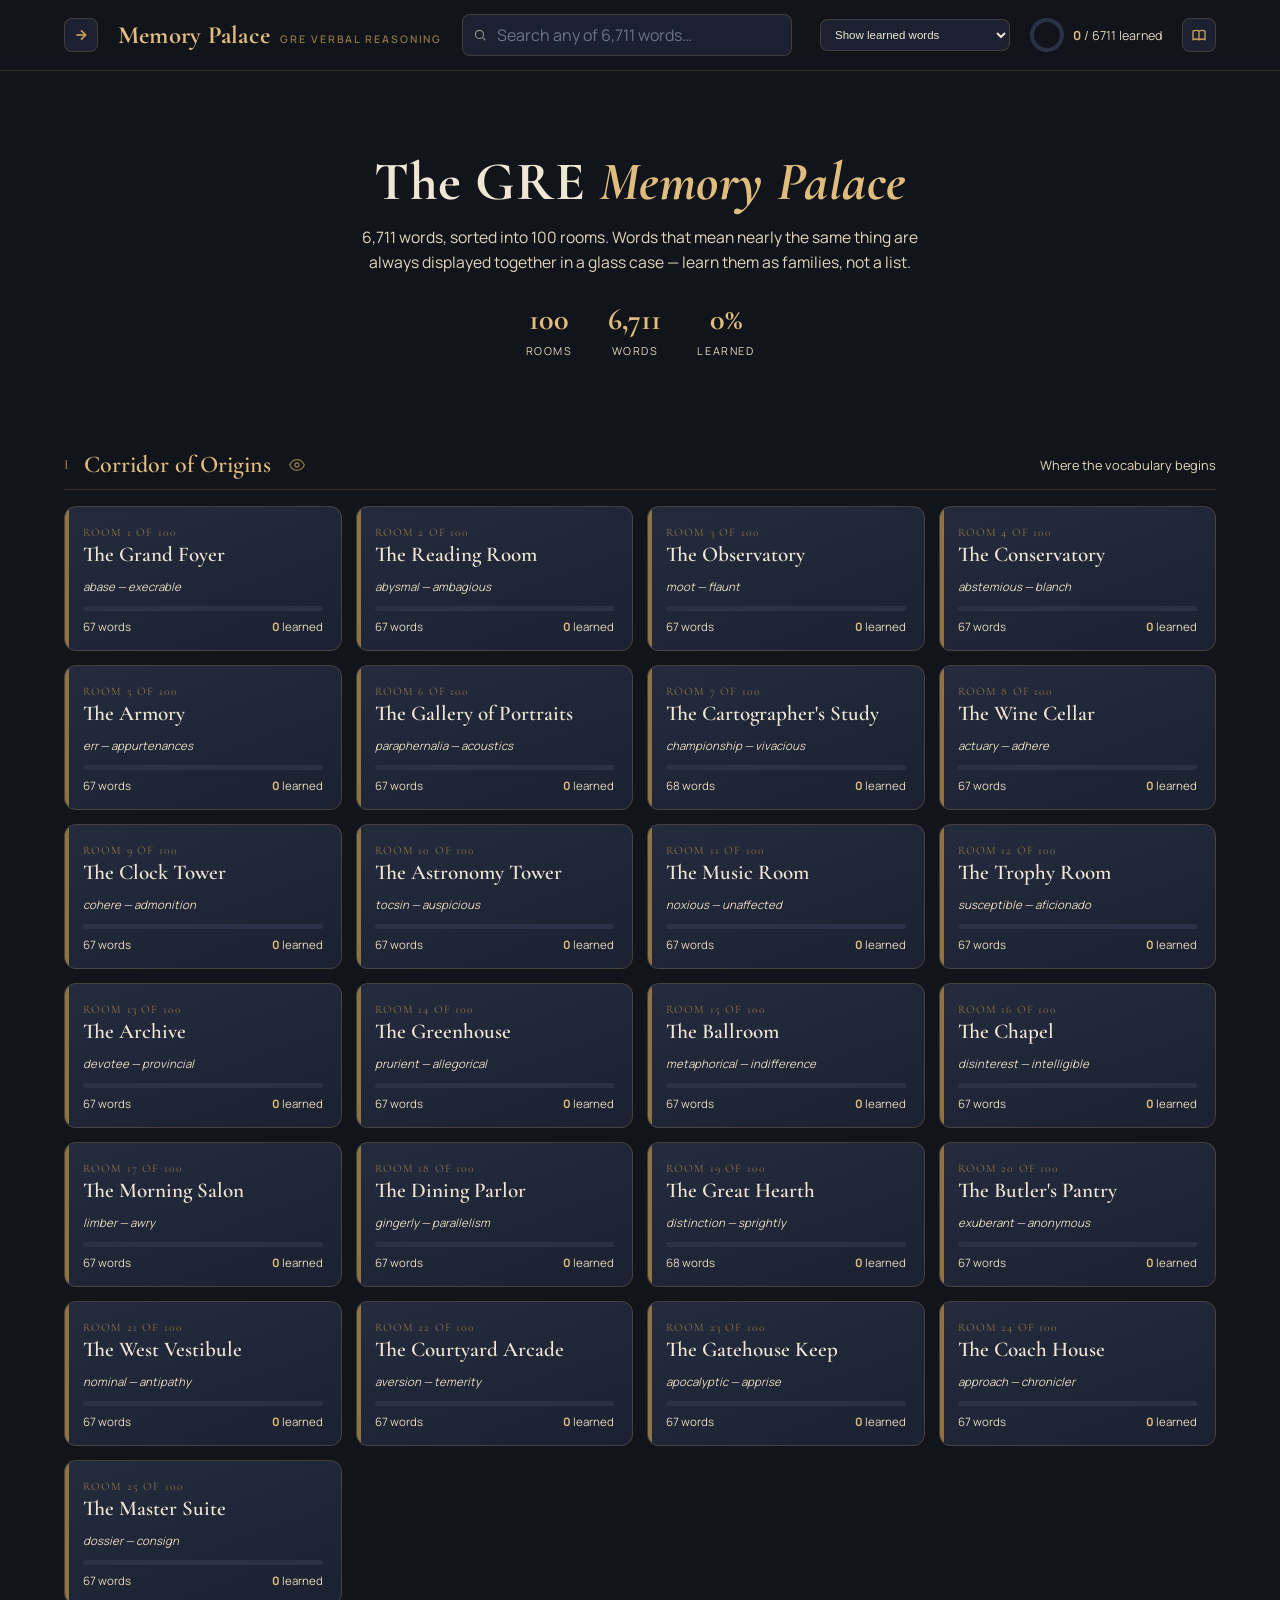
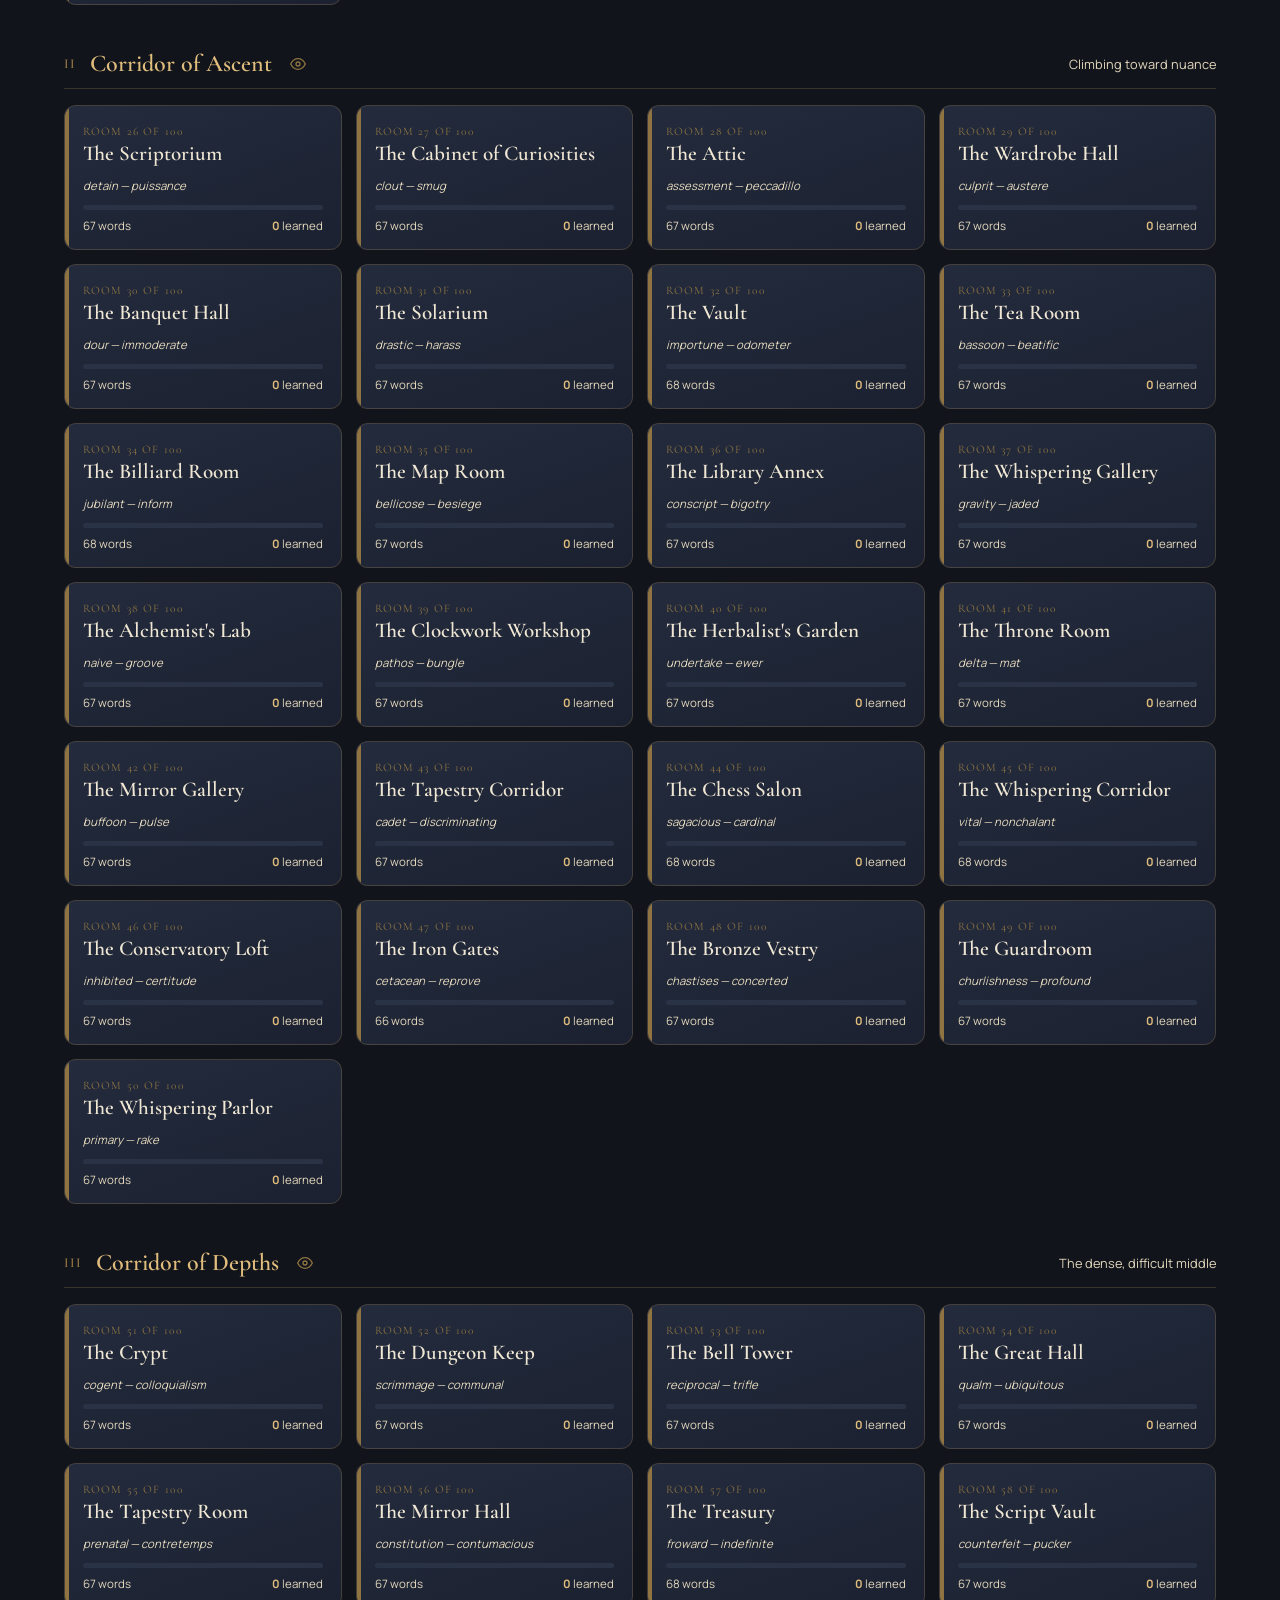
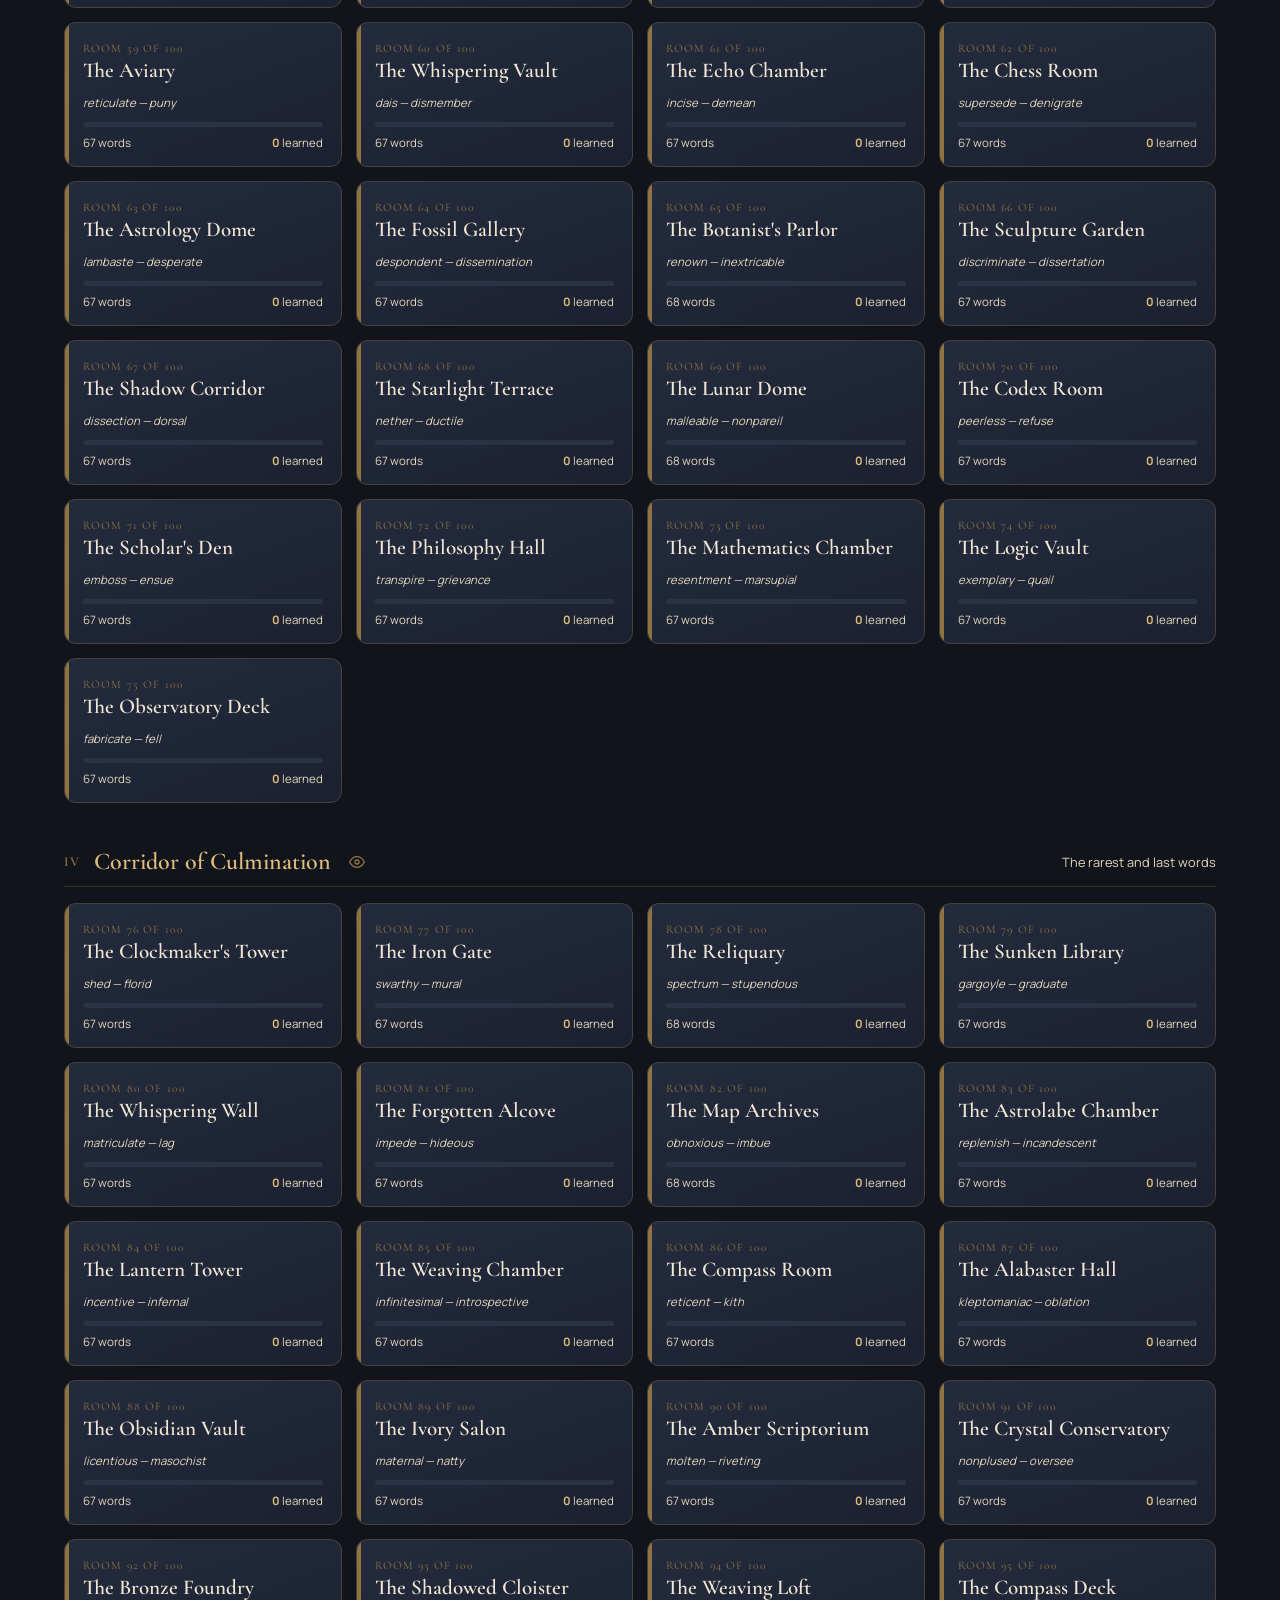
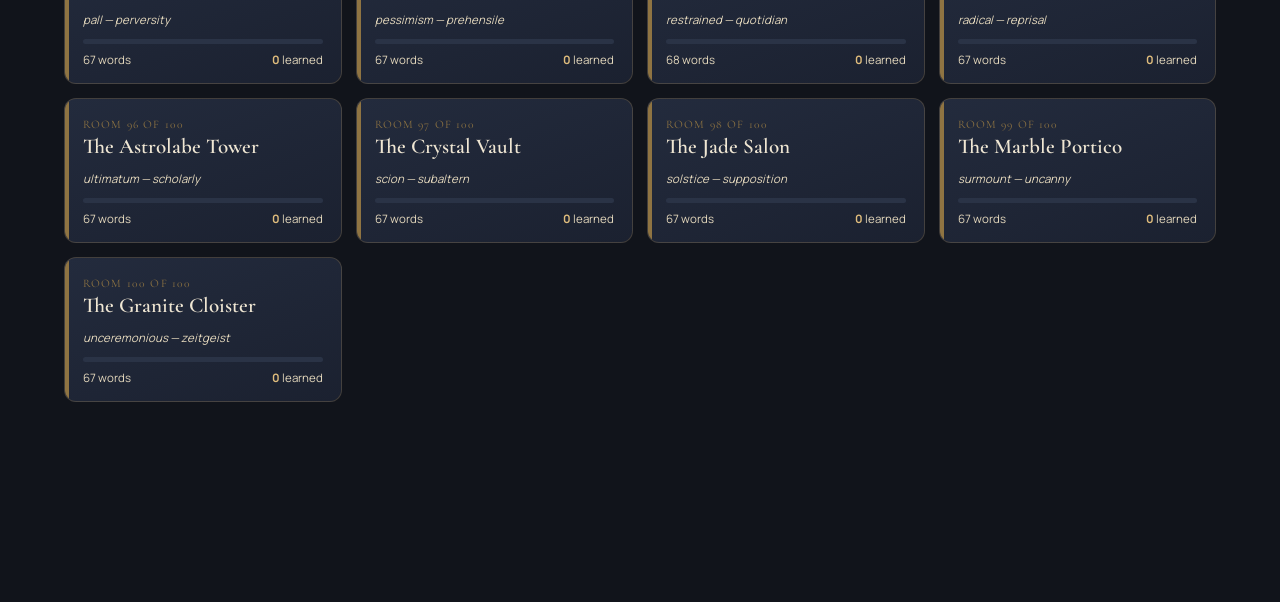
==== commit 942ac202: "." ====
--- a/memory_palace.html
+++ b/memory_palace.html
@@ -474,6 +474,45 @@
 .no-siblings{ font-size:0.82rem; color:var(--parchment-dim); font-style:italic; opacity:0.8; }
 
 @media (max-width:640px){
+  .brand{ display:none !important; }
+  .progress-pill{ display:none !important; }
+  .masthead-inner{
+    flex-wrap: nowrap !important;
+    justify-content: space-between !important;
+    gap: 8px !important;
+    padding: 8px 12px !important;
+  }
+  .masthead-back-btn{
+    order: 1 !important;
+    flex-shrink: 0 !important;
+  }
+  .mode-select{
+    order: 2 !important;
+    flex-shrink: 0 !important;
+    max-width: 140px !important;
+    font-size: 0.72rem !important;
+    padding: 6px 10px !important;
+  }
+  .masthead-search{
+    order: 3 !important;
+    flex: 1 1 auto !important;
+    max-width: 110px !important;
+    margin: 0 4px !important;
+  }
+  .masthead-search input{
+    padding:5px 8px 5px 22px;
+    font-size:12px;
+  }
+  .search-icon{
+    left:7px;
+    width:10px;
+    height:10px;
+  }
+  .masthead-book-btn{
+    order: 4 !important;
+    flex-shrink: 0 !important;
+    margin-left: auto !important;
+  }
   .hero-stats{ gap:20px; }
   .room-title-block h2{ font-size:1.6rem; }
   .detail-word{ font-size:2rem; }
@@ -1361,6 +1400,8 @@
   const r = 15, c = 2*Math.PI*r;
   const offset = c - (pct/100)*c;
   const isCollapsed = currentView.type === 'room' || (currentView.type === 'floor' && window.scrollY > 40);
+  const isMobile = window.innerWidth <= 640;
+  const placeholderText = isMobile ? "Search" : `Search any of ${total.toLocaleString()} words…`;
   return `
     <div class="masthead ${isCollapsed ? 'collapsed' : ''}">
       <div class="masthead-inner">
@@ -1374,14 +1415,11 @@
         }
         <div class="brand">
           <span class="brand-mark">Memory Palace</span>
-          <span class="brand-sub">GRE Vocabulary</span>
+          <span class="brand-sub">GRE Verbal Reasoning</span>
         </div>
-        <button class="masthead-book-btn focus-ring" onclick="window.location.href='index.html'" title="Go to GRE Vocab Games">
-          <svg viewBox="0 0 24 24" fill="none" stroke="currentColor" stroke-width="2" style="width:16px;height:16px;"><path stroke-linecap="round" stroke-linejoin="round" d="M12 6.253v13m0-13C10.832 5.477 9.246 5 7.5 5S4.168 5.477 3 6.253v13C4.168 18.477 5.754 18 7.5 18s3.332.477 4.5 1.253m0-13C13.168 5.477 14.754 5 16.5 5c1.747 0 3.332.477 4.5 1.253v13C19.832 18.477 18.247 18 16.5 18c-1.746 0-3.332.477-4.5 1.253" /></svg>
-        </button>
         <div class="masthead-search">
           <svg class="search-icon" viewBox="0 0 24 24" fill="none" stroke="currentColor" stroke-width="2"><circle cx="11" cy="11" r="7"/><line x1="21" y1="21" x2="16.65" y2="16.65"/></svg>
-          <input type="text" id="searchInput" placeholder="Search any of ${total.toLocaleString()} words&hellip;" autocomplete="off" class="focus-ring">
+          <input type="text" id="searchInput" placeholder="${placeholderText}" autocomplete="off" class="focus-ring">
           <div class="search-results" id="searchResults"></div>
         </div>
         <select class="mode-select focus-ring" onchange="setLearnedMode(this.value)" title="Learned words display">
@@ -1398,6 +1436,9 @@
           </div>
           <div class="progress-text"><b>${learned.size}</b> / ${total} learned</div>
         </div>
+        <button class="masthead-book-btn focus-ring" onclick="window.location.href='index.html'" title="Go to GRE Verbal Reasoning Games">
+          <svg viewBox="0 0 24 24" fill="none" stroke="currentColor" stroke-width="2" style="width:16px;height:16px;"><path stroke-linecap="round" stroke-linejoin="round" d="M12 6.253v13m0-13C10.832 5.477 9.246 5 7.5 5S4.168 5.477 3 6.253v13C4.168 18.477 5.754 18 7.5 18s3.332.477 4.5 1.253m0-13C13.168 5.477 14.754 5 16.5 5c1.747 0 3.332.477 4.5 1.253v13C19.832 18.477 18.247 18 16.5 18c-1.746 0-3.332.477-4.5 1.253" /></svg>
+        </button>
       </div>
     </div>`;
 }
@@ -1645,6 +1686,15 @@
   }
 }, { passive: true });
 
+// Dynamic search input placeholder on resize
+window.addEventListener('resize', () => {
+  const input = document.getElementById('searchInput');
+  if (input) {
+    const isMobile = window.innerWidth <= 640;
+    input.placeholder = isMobile ? "Search" : `Search any of ${totalWords().toLocaleString()} words…`;
+  }
+});
+
 // Completely block zoom on mobile
 document.addEventListener('touchstart', function(e) {
   if (e.touches.length > 1) e.preventDefault();
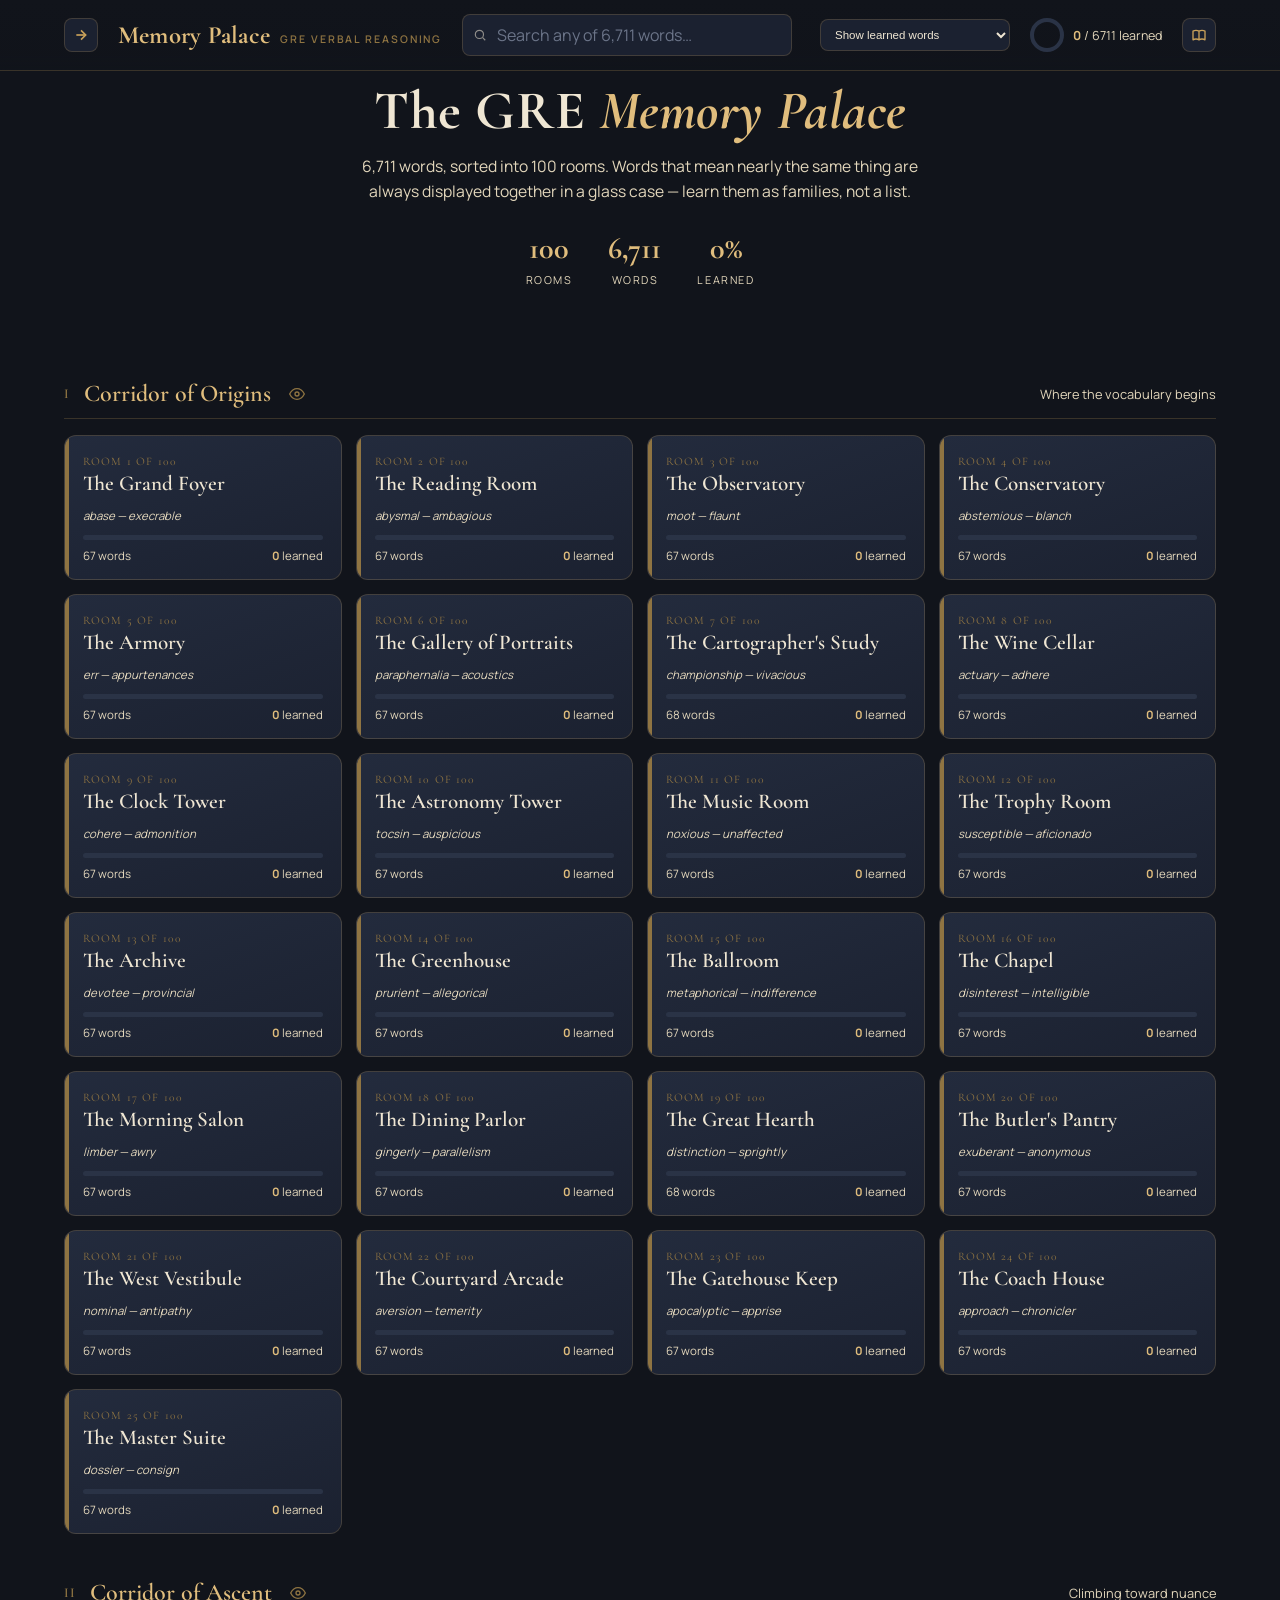
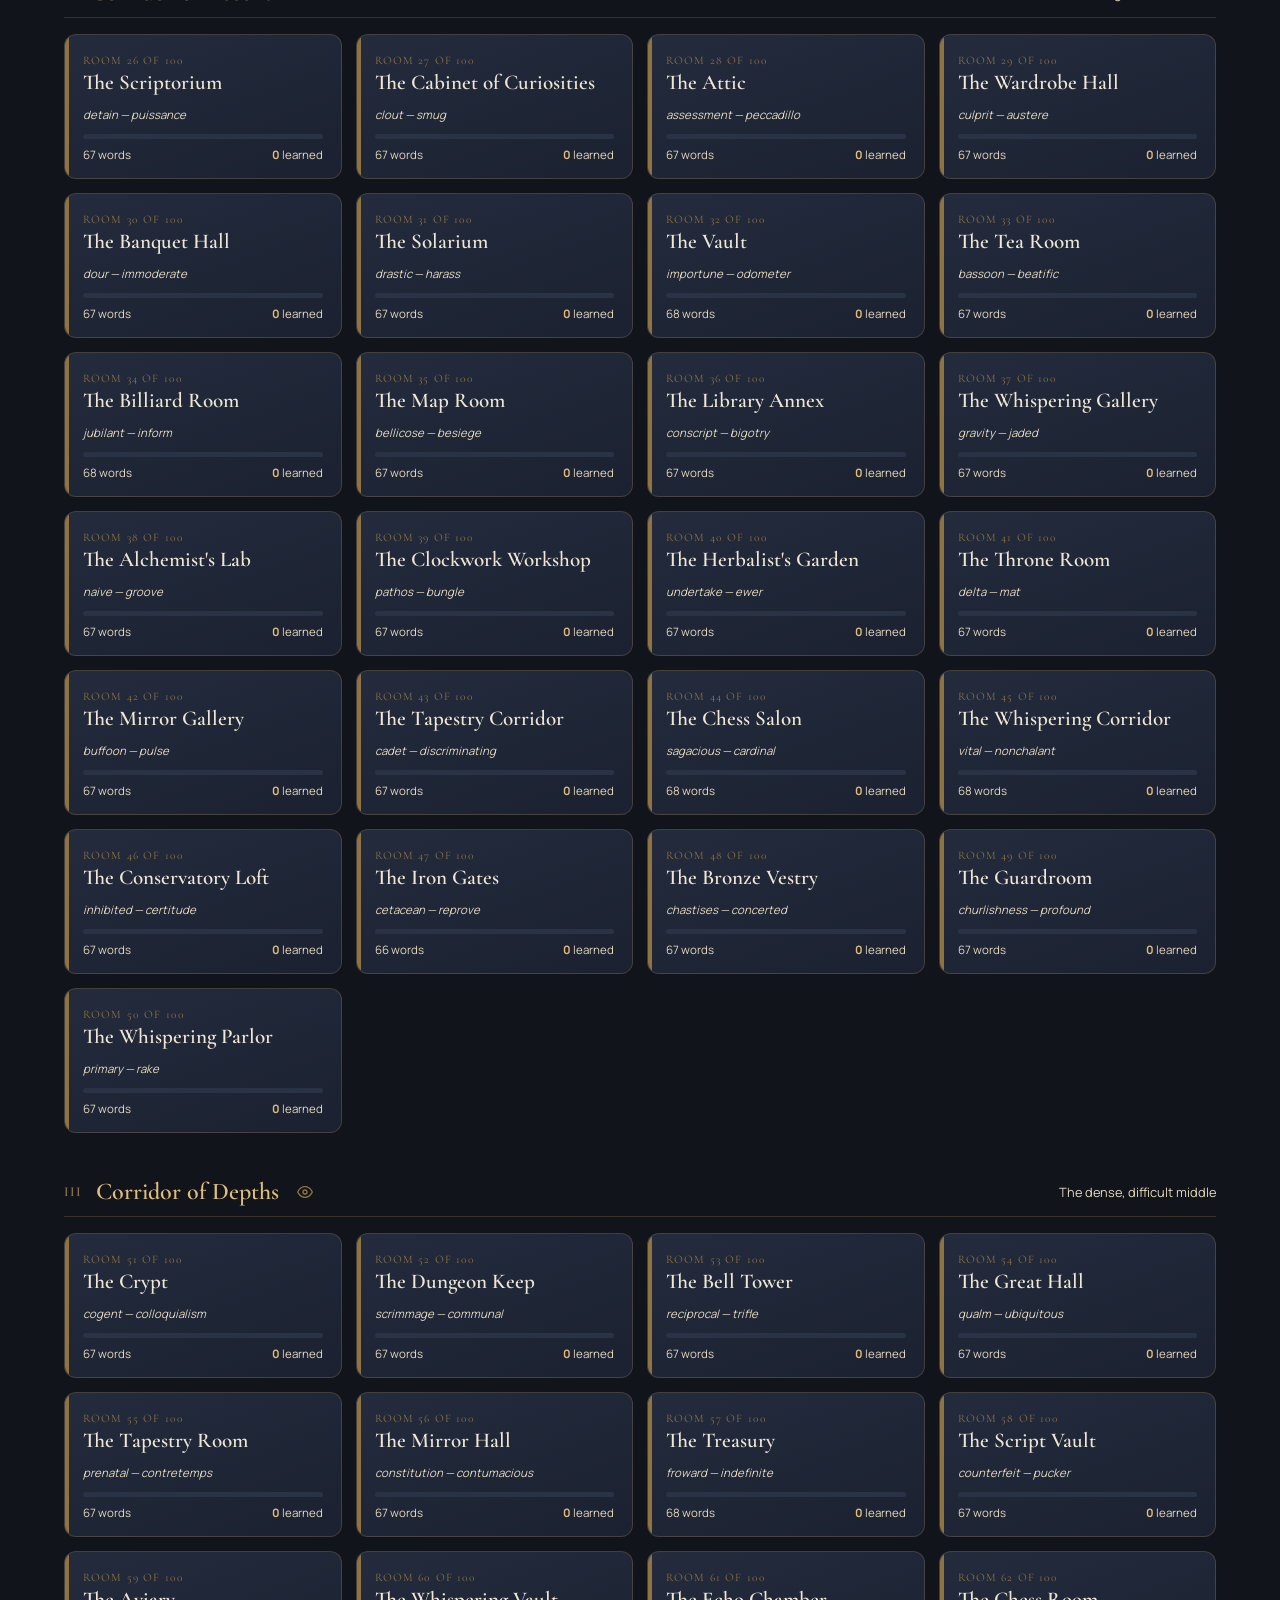
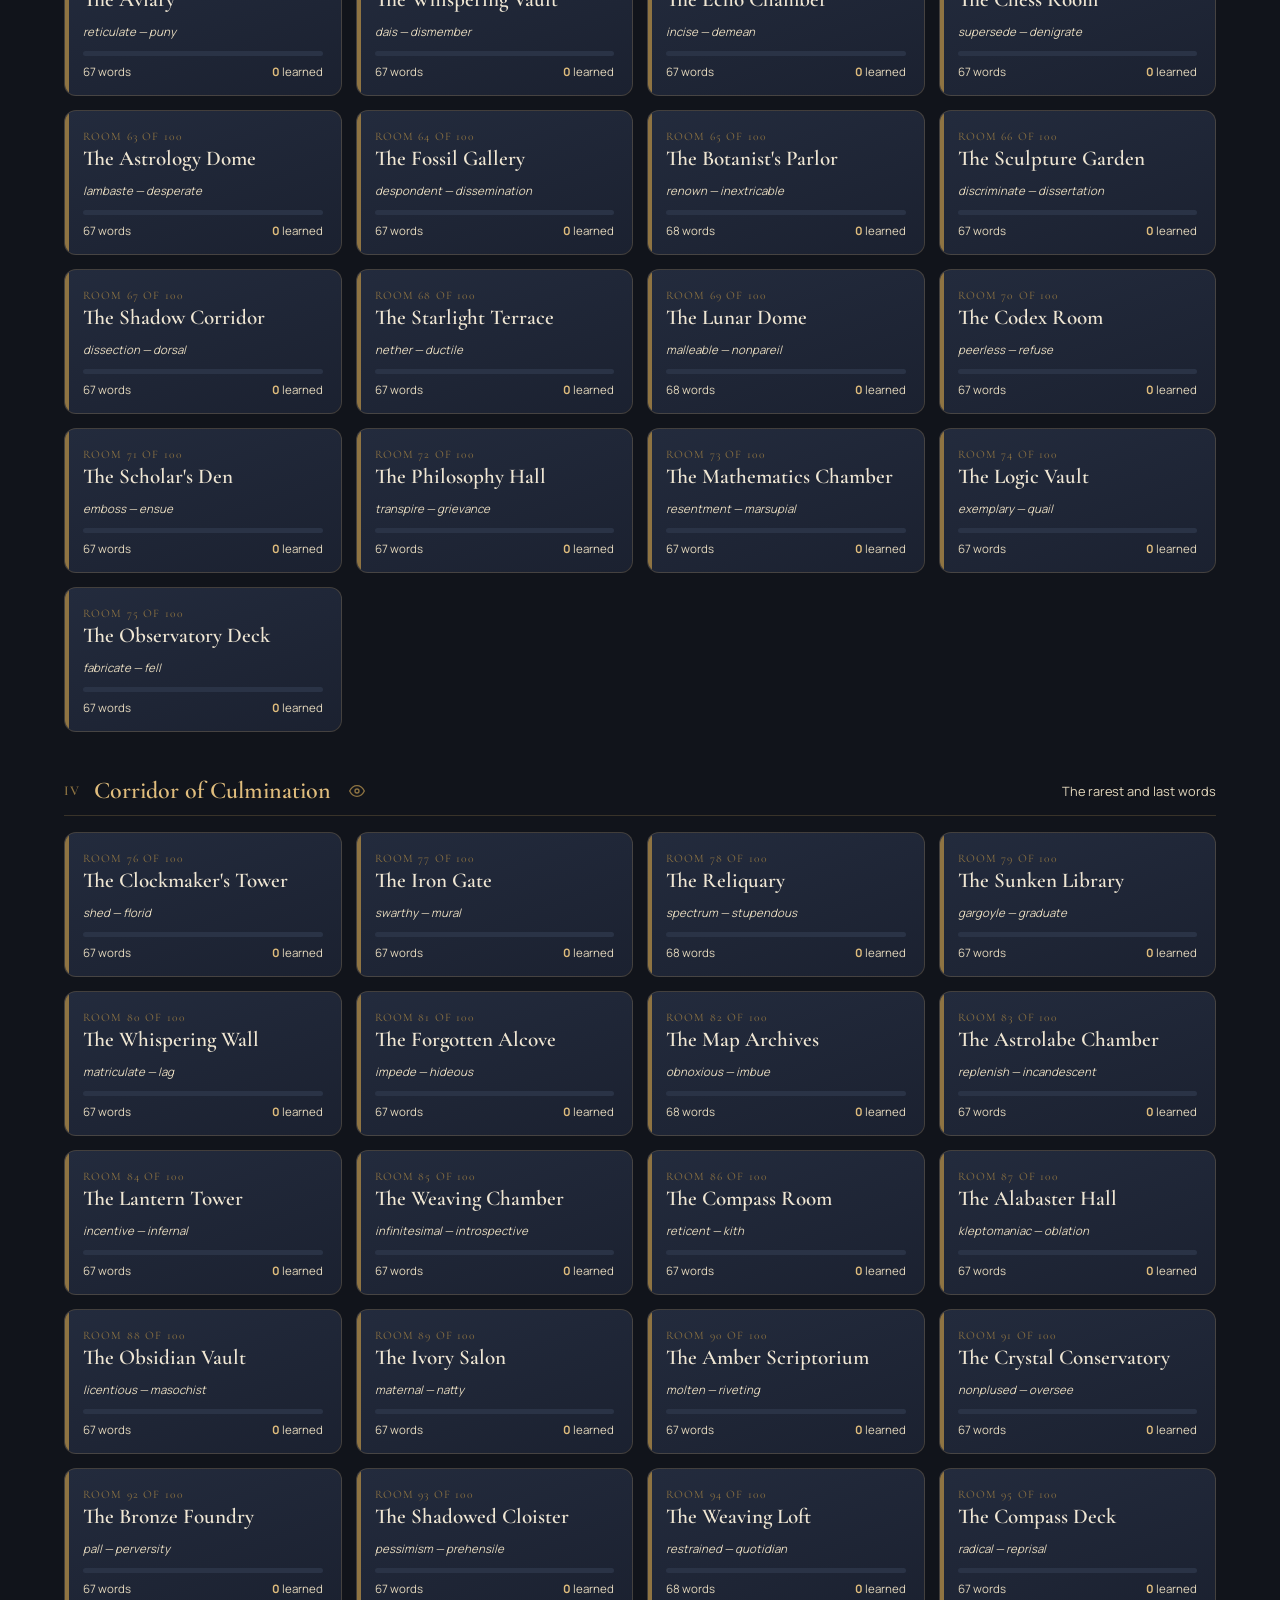
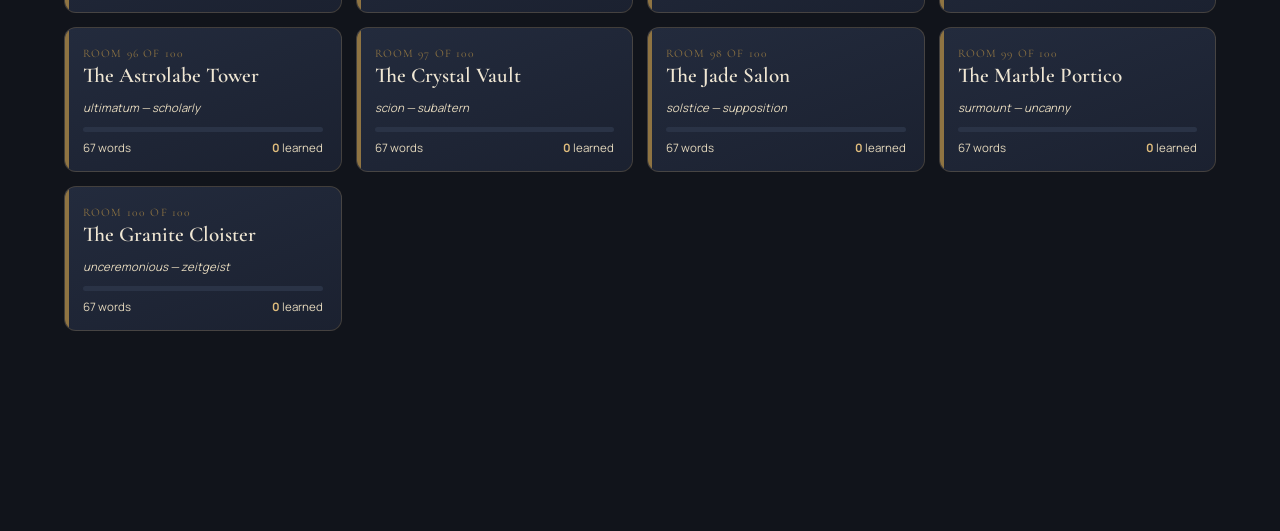
==== commit d1ffa8ee: "." ====
--- a/memory_palace.html
+++ b/memory_palace.html
@@ -81,12 +81,24 @@
 
 /* ============ HEADER / MASTHEAD ============ */
 .masthead{
-  position:sticky; top:0; z-index:40;
+  position:fixed; top:0; left:0; right:0; z-index:40;
   background:linear-gradient(180deg, var(--ink) 0%, rgba(17,20,27,0.97) 80%, rgba(17,20,27,0.88) 100%);
   border-bottom:1px solid var(--line);
   backdrop-filter:blur(6px);
   padding-top: env(safe-area-inset-top, 0px);
-  transition: padding-top 0.2s ease, background-color 0.2s ease;
+  transition: background-color 0.2s ease;
+}
+.floor-wrap, .room-view {
+  margin-top: 80px;
+}
+@media (max-width:640px) {
+  .floor-wrap, .room-view {
+    margin-top: 56px !important;
+  }
+}
+html.pwa-standalone .floor-wrap,
+html.pwa-standalone .room-view {
+  margin-top: 120px !important;
 }
 .masthead-inner{
   max-width:1200px; margin:0 auto; padding:14px 24px;
@@ -387,6 +399,9 @@
 html.pwa-standalone .detail-panel {
   padding-top: 110px;
 }
+html.pwa-standalone .masthead {
+  padding-top: max(47px, env(safe-area-inset-top, 47px)) !important;
+}
 html.pwa-standalone .detail-close,
 html.pwa-standalone .detail-close-left,
 html.pwa-standalone .learn-toggle {
@@ -507,6 +522,12 @@
     left:7px;
     width:10px;
     height:10px;
+  }
+  .search-results{
+    left: auto !important;
+    right: -42px !important;
+    width: 280px !important;
+    max-width: calc(100vw - 24px) !important;
   }
   .masthead-book-btn{
     order: 4 !important;
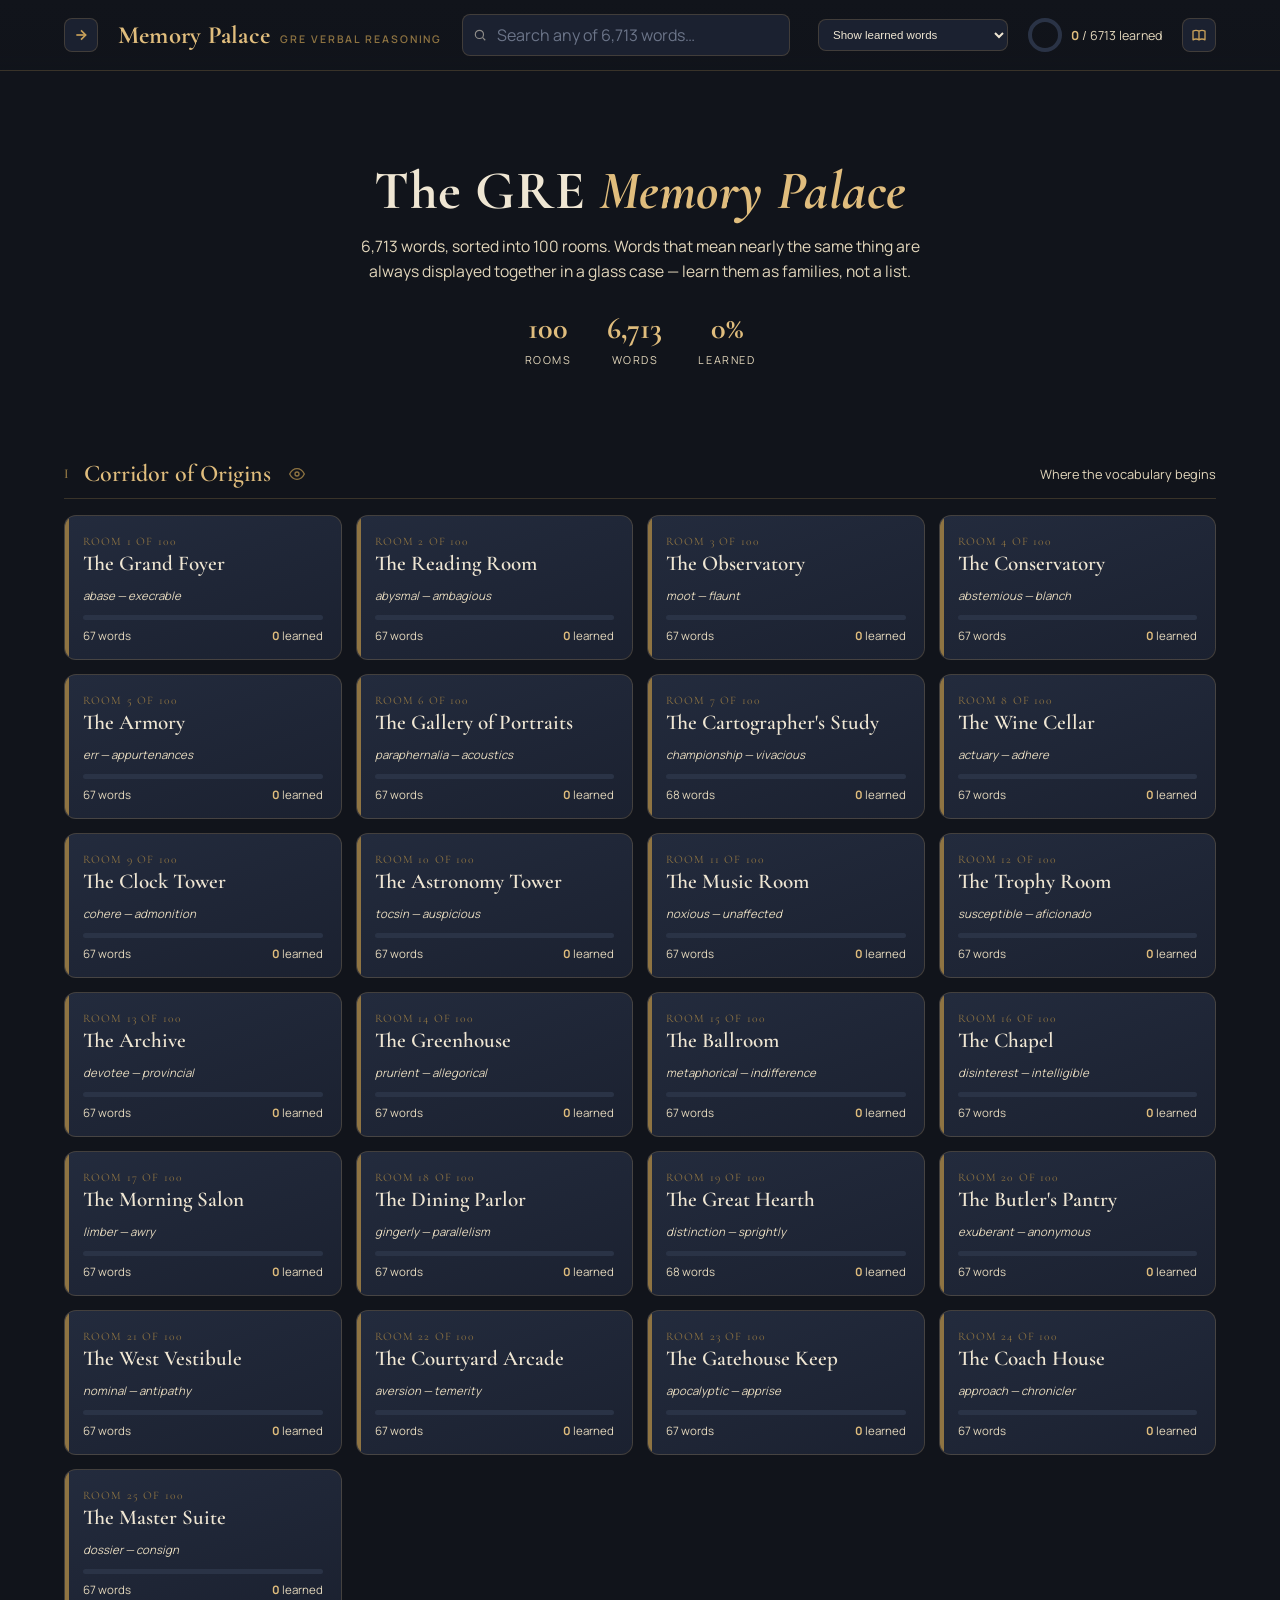
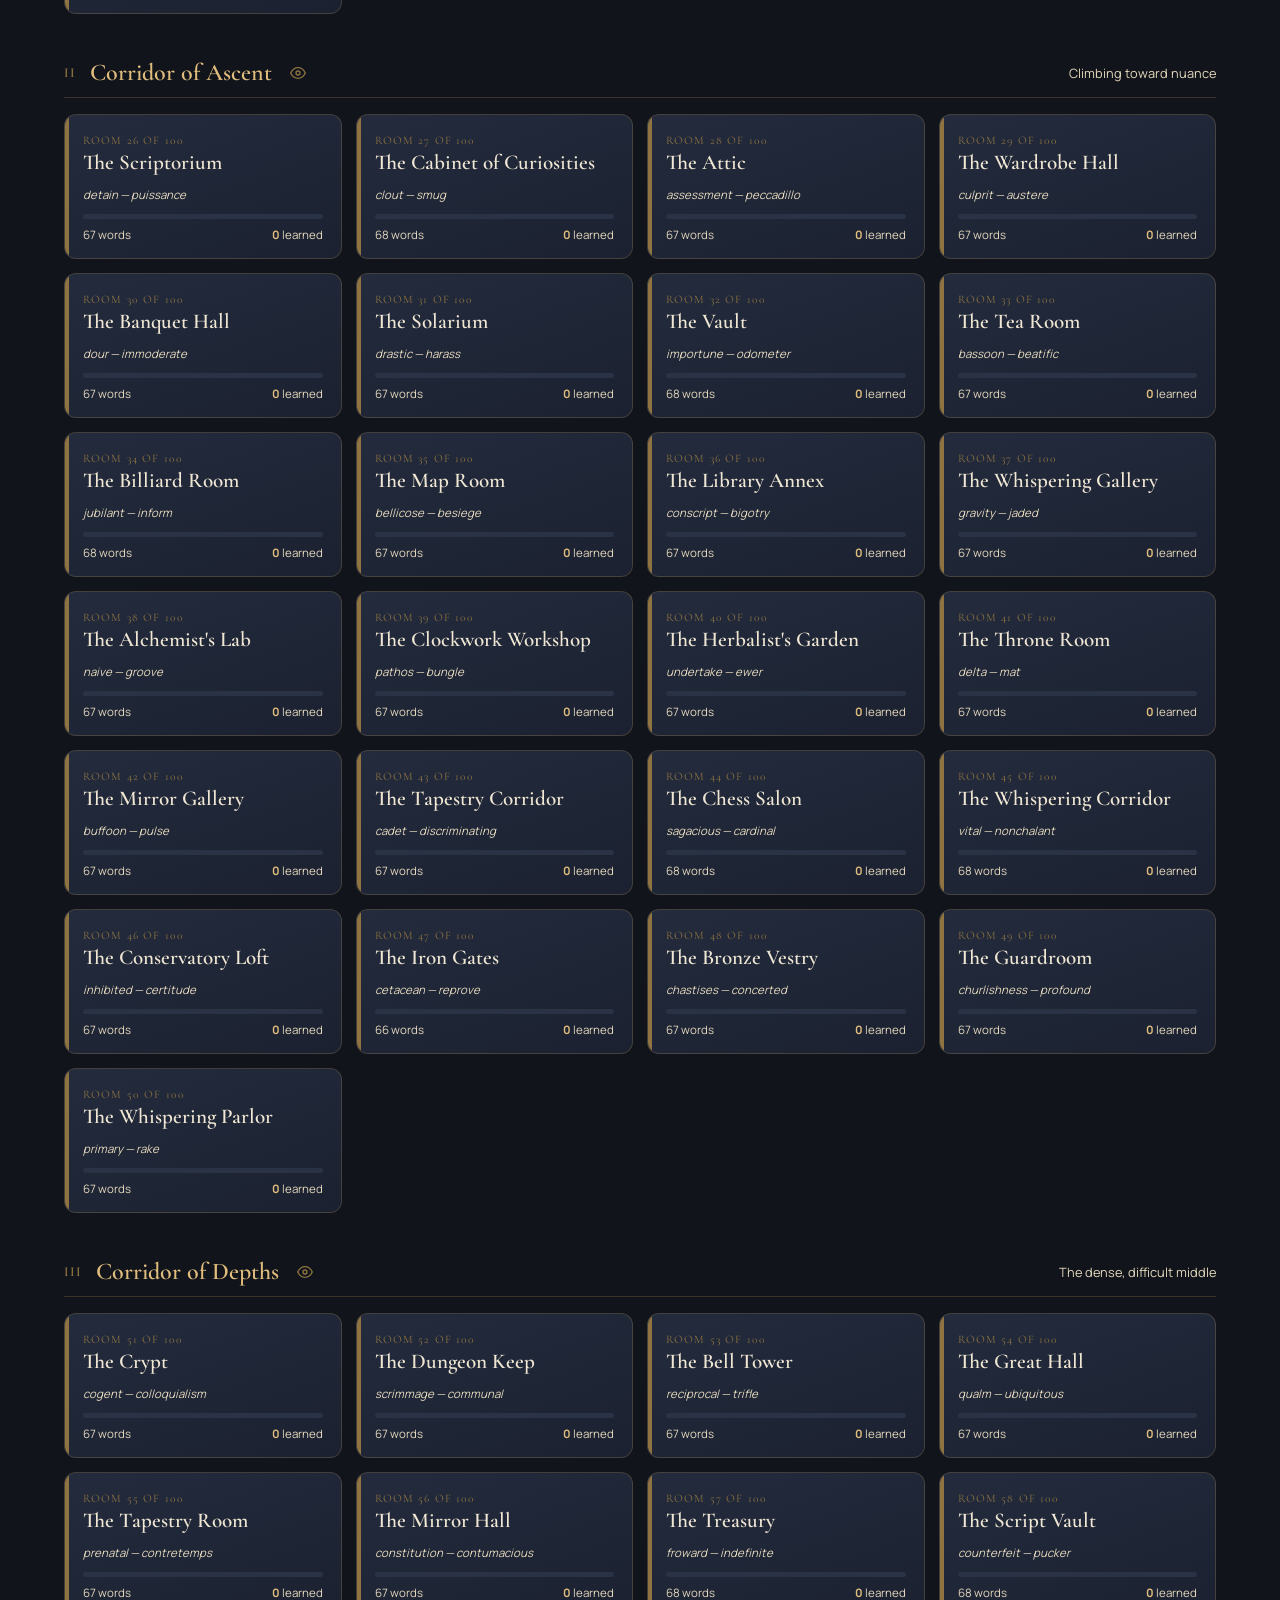
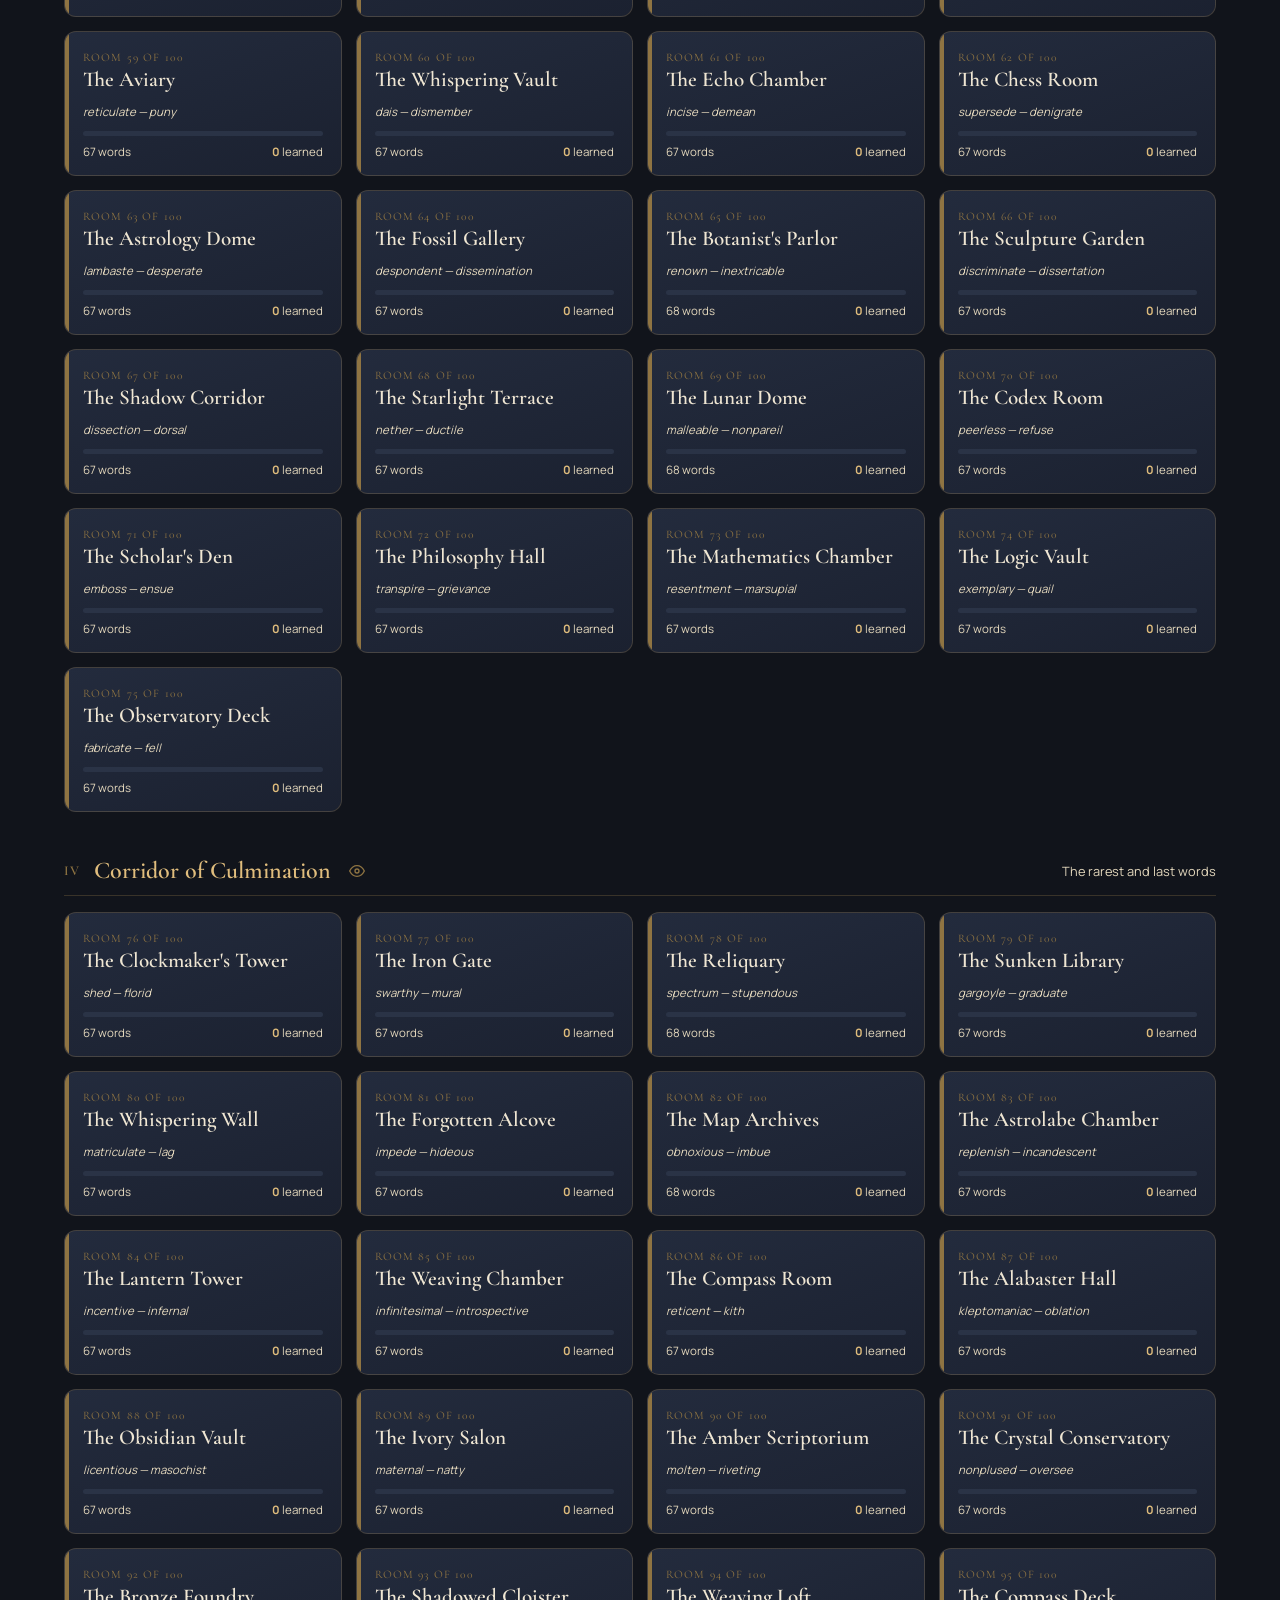
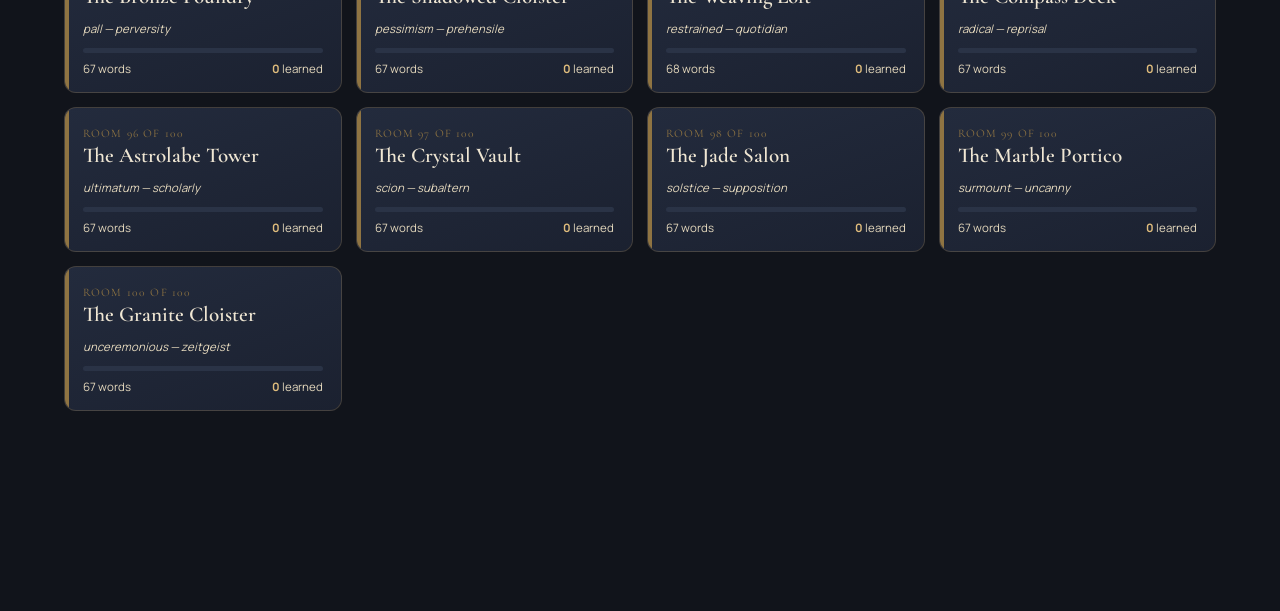
==== commit 91ddcdcc: "." ====
--- a/memory_palace.html
+++ b/memory_palace.html
@@ -39,7 +39,7 @@
 }
 
 *{box-sizing:border-box;}
-html{margin:0;padding:0;overflow-y:scroll;}
+html{margin:0;padding:0;overflow-y:scroll;background-color:var(--ink);}
 body{margin:0;padding:0;}
 body{
   background:
@@ -168,8 +168,7 @@
 .progress-text{ font-size:0.78rem; color:var(--parchment-dim); }
 .progress-text b{ color:var(--brass-bright); font-weight:700; }
 
-/* ============ FLOOR MAP ============ */
-.floor-wrap{ max-width:1200px; margin:0 auto; padding:40px 24px 200px; min-height:calc(100vh - 72px); }
+.floor-wrap{ max-width:1200px; margin-left:auto; margin-right:auto; padding:40px 24px 200px; min-height:calc(100vh - 72px); }
 
 .hero{
   position:relative; padding:38px 8px 46px; text-align:center; overflow:hidden;
@@ -252,7 +251,7 @@
 .room-meta b{ color:var(--brass-bright); }
 
 /* ============ ROOM VIEW ============ */
-.room-view{ max-width:1200px; margin:0 auto; padding:26px 24px 200px; min-height:calc(100vh - 72px); }
+.room-view{ max-width:1200px; margin-left:auto; margin-right:auto; padding:26px 24px 200px; min-height:calc(100vh - 72px); }
 .room-header{
   display:flex; align-items:center; gap:16px; margin-bottom:22px; flex-wrap:wrap;
 }
@@ -265,6 +264,7 @@
 .room-title-block{ flex:1; min-width:220px; }
 .room-title-block h2{
   font-family:var(--font-display); font-size:2.1rem; font-weight:700; color:var(--parchment); margin:0 0 3px;
+  line-height:1.2;
 }
 .room-title-block .sub{ font-size:0.78rem; color:var(--brass-dim); letter-spacing:0.04em; }
 .room-progress-block{ text-align:right; min-width:150px; }
@@ -369,11 +369,11 @@
 .scrim.open{ opacity:1; pointer-events:auto; }
 
 .detail-panel{
-  position:fixed; top:0; right:0; height:100%; width:min(396px,83vw);
+  position:fixed; top:0; bottom:0; right:0; height:100dvh; width:min(396px,83vw);
   background:linear-gradient(180deg, var(--wall-2), var(--wall));
   border-left:1px solid var(--line); z-index:100; box-shadow:-16px 0 40px rgba(0,0,0,0.5);
   transform:translateX(100%); transition:transform 0.28s cubic-bezier(.2,.8,.2,1);
-  overflow-y:auto; padding:56px 26px 60px;
+  overflow-y:auto; padding: calc(64px + env(safe-area-inset-top, 0px)) 26px 60px !important;
 }
 .detail-panel.open{ transform:translateX(0); }
 .detail-panel.fade-out {
@@ -396,16 +396,13 @@
 }
 .detail-close-left:hover{ color:var(--brass-bright); }
 
-html.pwa-standalone .detail-panel {
-  padding-top: 110px;
+.detail-close,
+.detail-close-left,
+.learn-toggle {
+  top: calc(12px + env(safe-area-inset-top, 0px)) !important;
 }
 html.pwa-standalone .masthead {
   padding-top: max(47px, env(safe-area-inset-top, 47px)) !important;
-}
-html.pwa-standalone .detail-close,
-html.pwa-standalone .detail-close-left,
-html.pwa-standalone .learn-toggle {
-  top: 72px;
 }
 .detail-type{
   font-size:0.68rem; text-transform:uppercase; letter-spacing:0.12em; color:var(--brass-dim); font-weight:700;
@@ -614,7 +611,7 @@
 <div id="app"></div>
 
 <script>
-const ROOMS = [{"key":"room0","name":"The Grand Foyer","words":[{"w":"abase","syns":["degrade","relegate","demote","lapse","undercut"],"sib":["degrade","relegate","demote","lapse","undercut"]},{"w":"degrade","syns":["abase","demean","deign","relegate","demote"],"sib":["abase","relegate","demote","lapse","undercut"]},{"w":"relegate","syns":["appoint","abase","delegate","impute","recast"],"sib":["abase","degrade","demote","lapse","undercut"]},{"w":"demote","syns":["undercut","bid","haggle","entice","relegate"],"sib":["abase","degrade","relegate","lapse","undercut"]},{"w":"lapse","syns":["topple","exacerbate","drip","aggravate","straggle"],"sib":["abase","degrade","relegate","demote","undercut"]},{"w":"undercut","syns":["bid","purvey","demote","import","proffer"],"sib":["abase","degrade","relegate","demote","lapse"]},{"w":"abasement","syns":["degradation","subjugation","ignominy","obloquy"],"sib":["degradation","subjugation","ignominy","obloquy"]},{"w":"degradation","syns":["lesion","remission","florescence","recession","senescence"],"sib":["abasement","subjugation","ignominy","obloquy"]},{"w":"subjugation","syns":["thralldom","emancipation","thrall","servitude","purview"],"sib":["abasement","degradation","ignominy","obloquy"]},{"w":"ignominy","syns":["opprobrium","stigma","oratory","indignity","malfeasance"],"sib":["abasement","degradation","subjugation","obloquy"]},{"w":"obloquy","syns":["broadside","opprobrium","polemic","vilification","reproof"],"sib":["abasement","degradation","subjugation","ignominy"]},{"w":"abash","syns":["mortify","discomfit","humiliate","agitate","unnerve"],"sib":["mortify","discomfit","humiliate","agitate","unnerve"]},{"w":"mortify","syns":["abash","discomfit","humiliate","embitter","infuriate"],"sib":["abash","discomfit","humiliate","agitate","unnerve"]},{"w":"discomfit","syns":["abash","mortify","agitate","unnerve","alienate"],"sib":["abash","mortify","humiliate","agitate","unnerve"]},{"w":"humiliate","syns":["abash","mortify","demean","nullify","agitate"],"sib":["abash","mortify","discomfit","agitate","unnerve"]},{"w":"agitate","syns":["unnerve","fret","abash","alienate","deject"],"sib":["abash","mortify","discomfit","humiliate","unnerve"]},{"w":"unnerve","syns":["agitate","swelter","fret","abash","alienate"],"sib":["abash","mortify","discomfit","humiliate","agitate"]},{"w":"abate","syns":["subside","slacken","assuage","dwindling","relent"],"sib":["subside","slacken","assuage","dwindling","relent"]},{"w":"subside","syns":["abate","relent","mitigate","slacken","assuage"],"sib":["abate","slacken","assuage","dwindling","relent"]},{"w":"slacken","syns":["subside","abate","dwindling","relent","dwindle"],"sib":["abate","subside","assuage","dwindling","relent"]},{"w":"assuage","syns":["subside","abate","mitigate","slacken","belittle"],"sib":["abate","subside","slacken","dwindling","relent"]},{"w":"dwindling","syns":["dwindle","reduce","subside","understate","slacken"],"sib":["abate","subside","slacken","assuage","relent"]},{"w":"relent","syns":["subside","mitigate","slacken","abate","alleviate"],"sib":["abate","subside","slacken","assuage","dwindling"]},{"w":"abbreviate","syns":["truncate","abridge"],"sib":["truncate","abridge"]},{"w":"truncate","syns":["excise","abbreviate","abridge","whittle","trim"],"sib":["abbreviate","abridge"]},{"w":"abridge","syns":["truncate","abbreviate","bowdlerize","stifle","sidetrack"],"sib":["abbreviate","truncate"]},{"w":"abdicate","syns":["renounce","resign","induct","delegate","usurp"],"sib":["renounce","resign","induct","delegate"]},{"w":"renounce","syns":["enfranchise","abdicate","abjure","rebut","indict"],"sib":["abdicate","resign","induct","delegate"]},{"w":"resign","syns":["appoint","abdicate","induct","omit","forsake"],"sib":["abdicate","renounce","induct","delegate"]},{"w":"induct","syns":["resign","abdicate","indict","arraign","betroth"],"sib":["abdicate","renounce","resign","delegate"]},{"w":"delegate","syns":["impute","appoint","relegate","recast","absolve"],"sib":["abdicate","renounce","resign","induct"]},{"w":"aberrant","syns":["unwonted","atypical","miniature","supererogatory","belated"],"sib":["unwonted","atypical","miniature","supererogatory","belated"]},{"w":"unwonted","syns":["aberrant","atypical","bizarre","weird","miniature"],"sib":["aberrant","atypical","miniature","supererogatory","belated"]},{"w":"atypical","syns":["preternatural","unwonted","feebleminded","miniature","anomalous"],"sib":["aberrant","unwonted","miniature","supererogatory","belated"]},{"w":"miniature","syns":["atypical","concise","unwonted","vestigial","paltry"],"sib":["aberrant","unwonted","atypical","supererogatory","belated"]},{"w":"supererogatory","syns":["tardy","statutory","obligatory","imperative","ominous"],"sib":["aberrant","unwonted","atypical","miniature","belated"]},{"w":"belated","syns":["ironical","redundant","simultaneous","ironic","superfluous"],"sib":["aberrant","unwonted","atypical","miniature","supererogatory"]},{"w":"aberration","syns":["leniency","interregnum","irony","premonition","usage"],"sib":["leniency","interregnum","irony","premonition","usage"]},{"w":"leniency","syns":["aberration","irony","mendacity","inevitability","novelty"],"sib":["aberration","interregnum","irony","premonition","usage"]},{"w":"interregnum","syns":["aberration","autonomy","anachronism","decade","monarchy"],"sib":["aberration","leniency","irony","premonition","usage"]},{"w":"irony","syns":["upshot","denouement","contraries","paradox","tribute"],"sib":["aberration","leniency","interregnum","premonition","usage"]},{"w":"premonition","syns":["presentiment","foreboding","trepidation","stench","impetus"],"sib":["aberration","leniency","interregnum","irony","usage"]},{"w":"usage","syns":["resource","wont","bait","passage","perspective"],"sib":["aberration","leniency","interregnum","irony","premonition"]},{"w":"abet","syns":["promote","exhort","urge","nurture","deter"],"sib":["promote","exhort","urge","nurture","deter"]},{"w":"promote","syns":["abet","incite","foster","exhort","urge"],"sib":["abet","exhort","urge","nurture","deter"]},{"w":"exhort","syns":["urge","impel","adjure","enjoin","nurture"],"sib":["abet","promote","urge","nurture","deter"]},{"w":"urge","syns":["exhort","nurture","incite","foster","abet"],"sib":["abet","promote","exhort","nurture","deter"]},{"w":"nurture","syns":["foster","stunt","exhort","urge","incite"],"sib":["abet","promote","exhort","urge","deter"]},{"w":"deter","syns":["forbear","browbeat","refrain","abet","persevere"],"sib":["abet","promote","exhort","urge","nurture"]},{"w":"abeyance","syns":["dormancy","stasis","torpor","quiescence","sojourn"],"sib":["dormancy","stasis","torpor","quiescence","sojourn"]},{"w":"dormancy","syns":["stasis","torpor","quiescence","abeyance","doldrums"],"sib":["abeyance","stasis","torpor","quiescence","sojourn"]},{"w":"stasis","syns":["dormancy","torpor","quiescence","abeyance","homeostasis"],"sib":["abeyance","dormancy","torpor","quiescence","sojourn"]},{"w":"torpor","syns":["dormancy","lassitude","exertion","infirmity","stasis"],"sib":["abeyance","dormancy","stasis","quiescence","sojourn"]},{"w":"quiescence","syns":["dormancy","stasis","torpor","abeyance","doldrums"],"sib":["abeyance","dormancy","stasis","torpor","sojourn"]},{"w":"sojourn","syns":["moratorium","reprieve","abeyance","syncopation","digression"],"sib":["abeyance","dormancy","stasis","torpor","quiescence"]},{"w":"abhor","syns":["loathe","abominate","despise"],"sib":["loathe","abominate","despise"]},{"w":"loathe","syns":["abominate","despise","abhor","repine","rue"],"sib":["abhor","abominate","despise"]},{"w":"abominate","syns":["loathe","despise","abhor","repine","rue"],"sib":["abhor","loathe","despise"]},{"w":"despise","syns":["loathe","abominate","inveigh","confront","abhor"],"sib":["abhor","loathe","abominate"]},{"w":"abide","syns":["contravene","dither","overturn","adjudicate","temporize"],"sib":["contravene","dither","overturn","adjudicate","temporize"]},{"w":"contravene","syns":["flout","infringe","enact","abide","waive"],"sib":["abide","dither","overturn","adjudicate","temporize"]},{"w":"dither","syns":["adjudicate","addle","stupefy","incapacitate","overturn"],"sib":["abide","contravene","overturn","adjudicate","temporize"]},{"w":"overturn","syns":["dither","adjudicate","temporize","abide","ponder"],"sib":["abide","contravene","dither","adjudicate","temporize"]},{"w":"adjudicate","syns":["wrangle","controvert","dither","arbitrate","enfranchise"],"sib":["abide","contravene","dither","overturn","temporize"]},{"w":"temporize","syns":["defer","ponder","procrastinate","tarry","dither"],"sib":["abide","contravene","dither","overturn","adjudicate"]},{"w":"abject","syns":["execrable","abysmal","virulent","awful","minuscule"],"sib":["execrable","abysmal","virulent","awful"]},{"w":"execrable","syns":["awful","abject","obnoxious","odious","abysmal"],"sib":["abject","abysmal","virulent","awful"]}]},{"key":"room1","name":"The Reading Room","words":[{"w":"abysmal","syns":["execrable","abject","awful","minuscule","infinitesimal"],"sib":["abject","execrable","virulent","awful"]},{"w":"virulent","syns":["abject","insidious","consequential","innocuous","inimical"],"sib":["abject","execrable","abysmal","awful"]},{"w":"awful","syns":["execrable","malodorous","fetid","foetid","abject"],"sib":["abject","execrable","abysmal","virulent"]},{"w":"abjure","syns":["renounce","abnegate","rebut","repudiate","spurn"],"sib":["abnegate","rebut","repudiate","spurn"]},{"w":"abnegate","syns":["forswear","repudiate","spurn","quash","snub"],"sib":["abjure","rebut","repudiate","spurn"]},{"w":"rebut","syns":["remonstrate","wrangle","controvert","pettifog","bicker"],"sib":["abjure","abnegate","repudiate","spurn"]},{"w":"repudiate","syns":["rebuff","abnegate","boycott","withhold","forswear"],"sib":["abjure","abnegate","rebut","spurn"]},{"w":"spurn","syns":["abnegate","contemn","repudiate","forswear","quash"],"sib":["abjure","abnegate","rebut","repudiate"]},{"w":"ablution","syns":["anointment","diffidence","egoism","conceit","narcissism"],"sib":["anointment","diffidence","egoism","conceit","narcissism"]},{"w":"anointment","syns":["unction","ablution","nuptials","tonsure","pomp"],"sib":["ablution","diffidence","egoism","conceit","narcissism"]},{"w":"diffidence","syns":["timidity","temerity","hubris","inadvertence","egoism"],"sib":["ablution","anointment","egoism","conceit","narcissism"]},{"w":"egoism","syns":["intellect","diffidence","trend","conceit","pugnacity"],"sib":["ablution","anointment","diffidence","conceit","narcissism"]},{"w":"conceit","syns":["hubris","narcissism","plethora","diffidence","surfeit"],"sib":["ablution","anointment","diffidence","egoism","narcissism"]},{"w":"narcissism","syns":["conceit","narcissist","plethora","diffidence","surfeit"],"sib":["ablution","anointment","diffidence","egoism","conceit"]},{"w":"abnegation","syns":["renunciation","cessation","dissuasion","coercion","propagation"],"sib":["renunciation","cessation","dissuasion","coercion","propagation"]},{"w":"renunciation","syns":["abnegation","nihilism","parturition","hedonism","lien"],"sib":["abnegation","cessation","dissuasion","coercion","propagation"]},{"w":"cessation","syns":["sobriety","dissuasion","coercion","propagation","readjustment"],"sib":["abnegation","renunciation","dissuasion","coercion","propagation"]},{"w":"dissuasion","syns":["coercion","therapy","cessation","ouster","propagation"],"sib":["abnegation","renunciation","cessation","coercion","propagation"]},{"w":"coercion","syns":["dissuasion","therapy","cessation","ouster","propagation"],"sib":["abnegation","renunciation","cessation","dissuasion","propagation"]},{"w":"propagation","syns":["dissemination","diffusion","renown","cessation","spatula"],"sib":["abnegation","renunciation","cessation","dissuasion","coercion"]},{"w":"abode","syns":["address","mendicant","troglodyte","habitat","recluse"],"sib":["address","mendicant","troglodyte","habitat","recluse"]},{"w":"address","syns":["abode","mendicant","troglodyte","habitat","recluse"],"sib":["abode","mendicant","troglodyte","habitat","recluse"]},{"w":"mendicant","syns":["abode","troglodyte","recluse","expatriate","habitat"],"sib":["abode","address","troglodyte","habitat","recluse"]},{"w":"troglodyte","syns":["abode","mendicant","grotto","recluse","expatriate"],"sib":["abode","address","mendicant","habitat","recluse"]},{"w":"habitat","syns":["abode","aptitude","mendicant","orientation","abscission"],"sib":["abode","address","mendicant","troglodyte","recluse"]},{"w":"recluse","syns":["abode","mendicant","troglodyte","solitude","expatriate"],"sib":["abode","address","mendicant","troglodyte","habitat"]},{"w":"abolish","syns":["abrogate","cease","scotch","repeal","stanch"],"sib":["abrogate","cease","scotch","repeal","stanch"]},{"w":"abrogate","syns":["abolish","repeal","surcease","jibe","proscribe"],"sib":["abolish","cease","scotch","repeal","stanch"]},{"w":"cease","syns":["expire","abolish","merge","antecede","scotch"],"sib":["abolish","abrogate","scotch","repeal","stanch"]},{"w":"scotch","syns":["stanch","suppress","avert","wake","cease"],"sib":["abolish","abrogate","cease","repeal","stanch"]},{"w":"repeal","syns":["rescind","revoke","abrogate","abolish","proscribe"],"sib":["abolish","abrogate","cease","scotch","stanch"]},{"w":"stanch","syns":["scotch","suppress","wake","cease","trickle"],"sib":["abolish","abrogate","cease","scotch","repeal"]},{"w":"abominable","syns":["lethal","dissolute","principled","noble","emetic"],"sib":["lethal","dissolute","principled","noble","emetic"]},{"w":"lethal","syns":["pathogenic","toxic","emetic","detrimental","deleterious"],"sib":["abominable","dissolute","principled","noble","emetic"]},{"w":"dissolute","syns":["licentious","unstinting","principled","abstemious","abominable"],"sib":["abominable","lethal","principled","noble","emetic"]},{"w":"principled","syns":["firm","dissolute","errant","abominable","redolent"],"sib":["abominable","lethal","dissolute","noble","emetic"]},{"w":"noble","syns":["dissolute","principled","lofty","complementary","encomiastic"],"sib":["abominable","lethal","dissolute","principled","emetic"]},{"w":"emetic","syns":["bilious","lethal","detrimental","deleterious","injurious"],"sib":["abominable","lethal","dissolute","principled","noble"]},{"w":"aboriginal","syns":["pristine","hyperborean","pecuniary","somatic","seminal"],"sib":["pristine","hyperborean","pecuniary","somatic","seminal"]},{"w":"pristine","syns":["aboriginal","deplorable","healthy","seminal","optimum"],"sib":["aboriginal","hyperborean","pecuniary","somatic","seminal"]},{"w":"hyperborean","syns":["aboriginal","sylvan","immoderate","drastic","insufferable"],"sib":["aboriginal","pristine","pecuniary","somatic","seminal"]},{"w":"pecuniary","syns":["monetary","financial","impecunious","somatic","indigent"],"sib":["aboriginal","pristine","hyperborean","somatic","seminal"]},{"w":"somatic","syns":["corporeal","pecuniary","corpulent","astral","lunar"],"sib":["aboriginal","pristine","hyperborean","pecuniary","seminal"]},{"w":"seminal","syns":["censorious","pristine","baroque","underlying","aboriginal"],"sib":["aboriginal","pristine","hyperborean","pecuniary","somatic"]},{"w":"aborigine","syns":["provenance","proletarian","pharisee","prelate","clime"],"sib":["provenance","proletarian","pharisee","prelate","clime"]},{"w":"provenance","syns":["aborigine","genesis","derivation","genealogy","etymology"],"sib":["aborigine","proletarian","pharisee","prelate","clime"]},{"w":"proletarian","syns":["prelate","confrere","aborigine","reverend","quintessence"],"sib":["aborigine","provenance","pharisee","prelate","clime"]},{"w":"pharisee","syns":["aborigine","statute","martinet","proletarian","prelate"],"sib":["aborigine","provenance","proletarian","prelate","clime"]},{"w":"prelate","syns":["reverend","laity","proletarian","confrere","phylum"],"sib":["aborigine","provenance","proletarian","pharisee","clime"]},{"w":"clime","syns":["fauna","flora","season","prosody","cuisine"],"sib":["aborigine","provenance","proletarian","pharisee","prelate"]},{"w":"abortive","syns":["efficacious","effectual","effective","negligent","punitive"],"sib":["efficacious","effectual","effective","negligent","punitive"]},{"w":"efficacious","syns":["effectual","effective","abortive","futile","prolific"],"sib":["abortive","effectual","effective","negligent","punitive"]},{"w":"effectual","syns":["efficacious","effective","abortive","futile","prolific"],"sib":["abortive","efficacious","effective","negligent","punitive"]},{"w":"effective","syns":["efficacious","effectual","ineffectual","prosperous","abortive"],"sib":["abortive","efficacious","effectual","negligent","punitive"]},{"w":"negligent","syns":["abortive","meet","prudish","presumptuous","cavalier"],"sib":["abortive","efficacious","effectual","effective","punitive"]},{"w":"punitive","syns":["prophylactic","efficacious","effectual","confidential","expository"],"sib":["abortive","efficacious","effectual","effective","negligent"]},{"w":"abound","syns":["spawn","beget","pilfer","trigger","proliferate"],"sib":["spawn","beget","pilfer","trigger","proliferate"]},{"w":"spawn","syns":["abound","yield","generate","proliferate","breed"],"sib":["abound","beget","pilfer","trigger","proliferate"]},{"w":"beget","syns":["trigger","induce","effectuate","precipitate","abound"],"sib":["abound","spawn","pilfer","trigger","proliferate"]},{"w":"pilfer","syns":["filch","embezzle","maraud","abound","purloin"],"sib":["abound","spawn","beget","trigger","proliferate"]},{"w":"trigger","syns":["beget","induce","effectuate","engender","precipitate"],"sib":["abound","spawn","beget","pilfer","proliferate"]},{"w":"proliferate","syns":["suffuse","accelerate","pervade","boost","flip"],"sib":["abound","spawn","beget","pilfer","trigger"]},{"w":"aboveboard","syns":["frank","veracious","unscrupulous","ambagious","moot"],"sib":["frank","veracious","unscrupulous","ambagious","moot"]},{"w":"frank","syns":["aboveboard","veracious","cathartic","unscrupulous","ambagious"],"sib":["aboveboard","veracious","unscrupulous","ambagious","moot"]},{"w":"veracious","syns":["aboveboard","candid","frank","unscrupulous"],"sib":["aboveboard","frank","unscrupulous","ambagious","moot"]},{"w":"unscrupulous","syns":["aboveboard","equitable","evenhanded","veracious","frank"],"sib":["aboveboard","frank","veracious","ambagious","moot"]},{"w":"ambagious","syns":["equivocal","aboveboard","moot","frank","venal"],"sib":["aboveboard","frank","veracious","unscrupulous","moot"]}]},{"key":"room2","name":"The Observatory","words":[{"w":"moot","syns":["disputatious","aboveboard","ambagious","contentious","frank"],"sib":["aboveboard","frank","veracious","unscrupulous","ambagious"]},{"w":"abrade","syns":["erode","corrode","lubricate","wrest","shun"],"sib":["erode","corrode","lubricate","wrest","shun"]},{"w":"erode","syns":["abrade","corrode","morph","undermine","dwindling"],"sib":["abrade","corrode","lubricate","wrest","shun"]},{"w":"corrode","syns":["abrade","erode","degenerate","solder","atrophy"],"sib":["abrade","erode","lubricate","wrest","shun"]},{"w":"lubricate","syns":["smear","abrade","study","exert","anoint"],"sib":["abrade","erode","corrode","wrest","shun"]},{"w":"wrest","syns":["supplant","confiscate","usurp","disarm","expropriate"],"sib":["abrade","erode","corrode","lubricate","shun"]},{"w":"shun","syns":["eschew","retain","maintain","confine","incubate"],"sib":["abrade","erode","corrode","lubricate","wrest"]},{"w":"abraded","syns":["decrepit","distant","inalienable","haggard","centrifugal"],"sib":["decrepit","distant","inalienable","haggard","centrifugal"]},{"w":"decrepit","syns":["dilapidated","run-down","abraded","derelict","coeval"],"sib":["abraded","distant","inalienable","haggard","centrifugal"]},{"w":"distant","syns":["remote","coterminous","low","capacious","radical"],"sib":["abraded","decrepit","inalienable","haggard","centrifugal"]},{"w":"inalienable","syns":["capable","preemptive","penetrating","ambulatory","intelligible"],"sib":["abraded","decrepit","distant","haggard","centrifugal"]},{"w":"haggard","syns":["sumptuous","lugubrious","glum","neurotic","abraded"],"sib":["abraded","decrepit","distant","inalienable","centrifugal"]},{"w":"centrifugal","syns":["centripetal","loquacious","reminiscent","invasive","concentric"],"sib":["abraded","decrepit","distant","inalienable","haggard"]},{"w":"abrasion","syns":["goosebumps","mange","welt","tan","detriment"],"sib":["goosebumps","mange","welt","tan","detriment"]},{"w":"goosebumps","syns":["mange","welt","phobia","tan","hydrophobia"],"sib":["abrasion","mange","welt","tan","detriment"]},{"w":"mange","syns":["scurvy","goosebumps","welt","tan","malady"],"sib":["abrasion","goosebumps","welt","tan","detriment"]},{"w":"welt","syns":["bruise","contusion","goosebumps","mange","tan"],"sib":["abrasion","goosebumps","mange","tan","detriment"]},{"w":"tan","syns":["goosebumps","mange","welt","chameleon","hue"],"sib":["abrasion","goosebumps","mange","welt","detriment"]},{"w":"detriment","syns":["impunity","malice","jeopardy","threat","calumny"],"sib":["abrasion","goosebumps","mange","welt","tan"]},{"w":"abrasive","syns":["raspy","sleek","slick","gnarled","gruff"],"sib":["raspy","sleek","slick","gnarled","gruff"]},{"w":"raspy","syns":["gnarled","gruff","sonic","euphonious","grating"],"sib":["abrasive","sleek","slick","gnarled","gruff"]},{"w":"sleek","syns":["lustrous","slick","glossy","mellifluous","legato"],"sib":["abrasive","raspy","slick","gnarled","gruff"]},{"w":"slick","syns":["sleek","glossy","mellifluous","legato","glib"],"sib":["abrasive","raspy","sleek","gnarled","gruff"]},{"w":"gnarled","syns":["intertwined","raspy","gruff","feeble","coeval"],"sib":["abrasive","raspy","sleek","slick","gruff"]},{"w":"gruff","syns":["dour","raspy","gnarled","brusque","abrasive"],"sib":["abrasive","raspy","sleek","slick","gnarled"]},{"w":"abreast","syns":["likewise","hermetically","autonomously","assiduously","expeditiously"],"sib":["likewise","hermetically","autonomously","assiduously","expeditiously"]},{"w":"likewise","syns":["hermetically","autonomously","abreast"],"sib":["abreast","hermetically","autonomously","assiduously","expeditiously"]},{"w":"hermetically","syns":["likewise","utterly","autonomously","abreast"],"sib":["abreast","likewise","autonomously","assiduously","expeditiously"]},{"w":"autonomously","syns":["likewise","hermetically","abreast"],"sib":["abreast","likewise","hermetically","assiduously","expeditiously"]},{"w":"assiduously","syns":["expeditiously","abreast"],"sib":["abreast","likewise","hermetically","autonomously","expeditiously"]},{"w":"expeditiously","syns":["conversely","vehemently","awry","gingerly","amply"],"sib":["abreast","likewise","hermetically","autonomously","assiduously"]},{"w":"abridged","syns":["truncated","residual","homogenous","homogeneous","bifurcated"],"sib":["truncated","residual","homogenous","homogeneous","bifurcated"]},{"w":"truncated","syns":["abridged","biting","inherent","incidental","peripheral"],"sib":["abridged","residual","homogenous","homogeneous","bifurcated"]},{"w":"residual","syns":["vestigial","abridged","digressive","primary","truncated"],"sib":["abridged","truncated","homogenous","homogeneous","bifurcated"]},{"w":"homogenous","syns":["homogeneous","kindred","monochromatic","miscellaneous","analogous"],"sib":["abridged","truncated","residual","homogeneous","bifurcated"]},{"w":"homogeneous","syns":["homogenous","diversified","monochromatic","miscellaneous","abridged"],"sib":["abridged","truncated","residual","homogenous","bifurcated"]},{"w":"bifurcated","syns":["bicameral","polarized","homogenous","homogeneous","abridged"],"sib":["abridged","truncated","residual","homogenous","homogeneous"]},{"w":"abscission","syns":["foliage","habitat","aptitude","requiem","partition"],"sib":["foliage","aptitude","requiem","partition"]},{"w":"foliage","syns":["abscission","conifer","takeoff","senescence","rake"],"sib":["abscission","aptitude","requiem","partition"]},{"w":"aptitude","syns":["flair","skill","mutability","incapacity","corollary"],"sib":["abscission","foliage","requiem","partition"]},{"w":"requiem","syns":["exodus","cemetery","interment","agglomeration","carrion"],"sib":["abscission","foliage","aptitude","partition"]},{"w":"partition","syns":["dichotomy","canto","season","moiety","inconsistency"],"sib":["abscission","foliage","aptitude","requiem"]},{"w":"abscond","syns":["sneak","apprehend","infiltrate","omit","hide"],"sib":["sneak","apprehend","infiltrate","omit","hide"]},{"w":"sneak","syns":["creep","chuckle","abscond","infiltrate","collude"],"sib":["abscond","apprehend","infiltrate","omit","hide"]},{"w":"apprehend","syns":["indict","incriminate","indicted","implicate","exonerate"],"sib":["abscond","sneak","infiltrate","omit","hide"]},{"w":"infiltrate","syns":["intrude","collude","conspire","hoard","sneak"],"sib":["abscond","sneak","apprehend","omit","hide"]},{"w":"omit","syns":["ostracize","debar","forsake","resign","bequeath"],"sib":["abscond","sneak","apprehend","infiltrate","hide"]},{"w":"hide","syns":["contemn","abscond","incur","study","chuckle"],"sib":["abscond","sneak","apprehend","infiltrate","omit"]},{"w":"absolute","syns":["thoroughgoing","partial","sheer","chaotic","thorough"],"sib":["thoroughgoing","partial","chaotic","thorough"]},{"w":"thoroughgoing","syns":["sheer","categorical","unmitigated","autocratic","partial"],"sib":["absolute","partial","chaotic","thorough"]},{"w":"partial","syns":["sheer","thoroughgoing","absolute","thorough","engrossed"],"sib":["absolute","thoroughgoing","chaotic","thorough"]},{"w":"chaotic","syns":["tumultuous","turbulent","thoroughgoing","partial","absolute"],"sib":["absolute","thoroughgoing","partial","thorough"]},{"w":"thorough","syns":["meticulous","punctilious","cursory","engrossed","partial"],"sib":["absolute","thoroughgoing","partial","chaotic"]},{"w":"absolution","syns":["amnesty","ejaculation"],"sib":["amnesty","ejaculation"]},{"w":"amnesty","syns":["absolution","detente","apostate","suffrage","convention"],"sib":["absolution","ejaculation"]},{"w":"ejaculation","syns":["padre","absolution","tenor","patriarch","rooster"],"sib":["absolution","amnesty"]},{"w":"absolve","syns":["extricate","exculpate","disabuse","delegate","impute"],"sib":["extricate","exculpate","disabuse","impute"]},{"w":"extricate","syns":["liberate","embroil","disabuse","mire","absolve"],"sib":["absolve","exculpate","disabuse","impute"]},{"w":"exculpate","syns":["absolve","elucidate","vindicate","waffle","linger"],"sib":["absolve","extricate","disabuse","impute"]},{"w":"disabuse","syns":["disillusion","extricate","absolve","calumniate","defame"],"sib":["absolve","extricate","exculpate","impute"]},{"w":"impute","syns":["delegate","appoint","vindicate","relegate","recast"],"sib":["absolve","extricate","exculpate","disabuse"]},{"w":"abstain","syns":["inure","convince","subsume","suffuse","flaunt"],"sib":["inure","convince","subsume","suffuse","flaunt"]},{"w":"inure","syns":["habituate","acclimate","perceive","tolerate","subside"],"sib":["abstain","convince","subsume","suffuse","flaunt"]},{"w":"convince","syns":["dissuade","pretend","wheedle","inveigle","cajole"],"sib":["abstain","inure","subsume","suffuse","flaunt"]},{"w":"subsume","syns":["soak","engross","incorporate","encompass","comprise"],"sib":["abstain","inure","convince","suffuse","flaunt"]},{"w":"suffuse","syns":["pervade","permeate","diffuse","disseminate","villify"],"sib":["abstain","inure","convince","subsume","flaunt"]},{"w":"flaunt","syns":["evince","exemplify","demonstrate","implicate","dote"],"sib":["abstain","inure","convince","subsume","suffuse"]}]},{"key":"room3","name":"The Conservatory","words":[{"w":"abstemious","syns":["dissolute","potable","unstinting","gluttonous","ascetic"],"sib":["potable","unstinting","gluttonous","ascetic"]},{"w":"potable","syns":["abstemious"],"sib":["abstemious","unstinting","gluttonous","ascetic"]},{"w":"unstinting","syns":["munificent","benevolent","dissolute","magnanimous","uninhibited"],"sib":["abstemious","potable","gluttonous","ascetic"]},{"w":"gluttonous","syns":["rapacious","abstemious","draconian","garrulous","idolatrous"],"sib":["abstemious","potable","unstinting","ascetic"]},{"w":"ascetic","syns":["stern","stringent","abstemious","multiform","austere"],"sib":["abstemious","potable","unstinting","gluttonous"]},{"w":"abstinence","syns":["debauchery","orgy","intemperance","wizardry","fermentation"],"sib":["debauchery","orgy","intemperance","wizardry","fermentation"]},{"w":"debauchery","syns":["orgy","decadence","roue","plethora","abstinence"],"sib":["abstinence","orgy","intemperance","wizardry","fermentation"]},{"w":"orgy","syns":["debauchery","bacchanal","decadence","roue","fete"],"sib":["abstinence","debauchery","intemperance","wizardry","fermentation"]},{"w":"intemperance","syns":["temperance","continence","forbearance","prudence","inadvertence"],"sib":["abstinence","debauchery","orgy","wizardry","fermentation"]},{"w":"wizardry","syns":["thaumaturgist","oratory","incantation","gastronomy","tradition"],"sib":["abstinence","debauchery","orgy","intemperance","fermentation"]},{"w":"fermentation","syns":["abstinence","intemperance","antiseptic","florescence","sobriety"],"sib":["abstinence","debauchery","orgy","intemperance","wizardry"]},{"w":"abstract","syns":["extinct","obsessive","inborn","synchronous","concurrent"],"sib":["extinct","obsessive","inborn","synchronous","concurrent"]},{"w":"extinct","syns":["obsolete","divorced","existential","archaic","extant"],"sib":["abstract","obsessive","inborn","synchronous","concurrent"]},{"w":"obsessive","syns":["abstract","vacuous","prudent","slipshod","engaged"],"sib":["abstract","extinct","inborn","synchronous","concurrent"]},{"w":"inborn","syns":["natal","prenatal","congenital","synchronous","concurrent"],"sib":["abstract","extinct","obsessive","synchronous","concurrent"]},{"w":"synchronous","syns":["concurrent","coincident","primordial","opportune","prenatal"],"sib":["abstract","extinct","obsessive","inborn","concurrent"]},{"w":"concurrent","syns":["simultaneous","synchronous","timely","primordial","inopportune"],"sib":["abstract","extinct","obsessive","inborn","synchronous"]},{"w":"abstruse","syns":["recondite","enigmatic","garbled","fathomless","inexplicable"],"sib":["recondite","enigmatic","garbled","fathomless","inexplicable"]},{"w":"recondite","syns":["abstruse","enigmatic","garbled","fathomless","inexplicable"],"sib":["abstruse","enigmatic","garbled","fathomless","inexplicable"]},{"w":"enigmatic","syns":["inscrutable","abstruse","recondite","garbled","fathomless"],"sib":["abstruse","recondite","garbled","fathomless","inexplicable"]},{"w":"garbled","syns":["abstruse","recondite","enigmatic","grotesque","flustered"],"sib":["abstruse","recondite","enigmatic","fathomless","inexplicable"]},{"w":"fathomless","syns":["illimitable","inexplicable","imponderable","inscrutable","abstruse"],"sib":["abstruse","recondite","enigmatic","garbled","inexplicable"]},{"w":"inexplicable","syns":["fathomless","imponderable","inscrutable","abstruse","recondite"],"sib":["abstruse","recondite","enigmatic","garbled","fathomless"]},{"w":"absurd","syns":["rational","semantic","plebian","irrational","gustatory"],"sib":["rational","semantic","plebian","irrational","gustatory"]},{"w":"rational","syns":["absurd","empirical","semantic","irrational","arbitrary"],"sib":["absurd","semantic","plebian","irrational","gustatory"]},{"w":"semantic","syns":["linguistic","rational","demotic","ambiguous","absurd"],"sib":["absurd","rational","plebian","irrational","gustatory"]},{"w":"plebian","syns":["plebeian","demotic","pecuniary","somatic","prevalent"],"sib":["absurd","rational","semantic","irrational","gustatory"]},{"w":"irrational","syns":["coherent","rational","laconic","absurd","verbose"],"sib":["absurd","rational","semantic","plebian","gustatory"]},{"w":"gustatory","syns":["olfactory","tactile","acoustic","palatable","sapid"],"sib":["absurd","rational","semantic","plebian","irrational"]},{"w":"abusive","syns":["vituperative","linguistic","high-flown","grandiloquent","figurative"],"sib":["vituperative","linguistic","high-flown","grandiloquent","figurative"]},{"w":"vituperative","syns":["abusive","linguistic","raucous","strident","grating"],"sib":["abusive","linguistic","high-flown","grandiloquent","figurative"]},{"w":"linguistic","syns":["demotic","semantic","vituperative","high-flown","abusive"],"sib":["abusive","vituperative","high-flown","grandiloquent","figurative"]},{"w":"high-flown","syns":["linguistic","abusive","grandiloquent","figurative","baroque"],"sib":["abusive","vituperative","linguistic","grandiloquent","figurative"]},{"w":"grandiloquent","syns":["linguistic","high-flown","abusive","figurative","magniloquent"],"sib":["abusive","vituperative","linguistic","high-flown","figurative"]},{"w":"figurative","syns":["allegorical","linguistic","high-flown","abusive","grandiloquent"],"sib":["abusive","vituperative","linguistic","high-flown","grandiloquent"]},{"w":"abut","syns":["adjoin","empathize"],"sib":["adjoin","empathize"]},{"w":"adjoin","syns":["abut","contaminate","inure","convince","subsume"],"sib":["abut","empathize"]},{"w":"empathize","syns":["abut","fathom","misapprehend","construe","elucidate"],"sib":["abut","adjoin"]},{"w":"abyss","syns":["reverence","coma","rumination","contrition","erudition"],"sib":["reverence","coma","rumination","contrition","erudition"]},{"w":"reverence","syns":["rumination","veneration","disdain","coma","contrition"],"sib":["abyss","coma","rumination","contrition","erudition"]},{"w":"coma","syns":["stupor","resuscitation","reverence","rumination","contrition"],"sib":["abyss","reverence","rumination","contrition","erudition"]},{"w":"rumination","syns":["reverence","desideratum","coma","contrition","indignation"],"sib":["abyss","reverence","coma","contrition","erudition"]},{"w":"contrition","syns":["remorse","reverence","penitence","wont","rumination"],"sib":["abyss","reverence","coma","rumination","erudition"]},{"w":"erudition","syns":["panorama","reverence","dyslexia","coma","domain"],"sib":["abyss","reverence","coma","rumination","contrition"]},{"w":"academic","syns":["pedagogical","benighted","carnal","retiring","kinetic"],"sib":["pedagogical","benighted","carnal","retiring","kinetic"]},{"w":"pedagogical","syns":["benighted","academic","kinetic","thermal","stellar"],"sib":["academic","benighted","carnal","retiring","kinetic"]},{"w":"benighted","syns":["pedagogical","academic","cognizant","savvy","qualified"],"sib":["academic","pedagogical","carnal","retiring","kinetic"]},{"w":"carnal","syns":["academic","finicky","sufficient","corporeal","lascivious"],"sib":["academic","pedagogical","benighted","retiring","kinetic"]},{"w":"retiring","syns":["demure","withdrawn","carnal","factious","disputatious"],"sib":["academic","pedagogical","benighted","carnal","kinetic"]},{"w":"kinetic","syns":["undulating","thermal","stellar","gustatory","olfactory"],"sib":["academic","pedagogical","benighted","carnal","retiring"]},{"w":"accede","syns":["concur","assent","appeal","grant","insist"],"sib":["concur","assent","appeal","grant","insist"]},{"w":"concur","syns":["assent","accede","grant"],"sib":["accede","assent","appeal","grant","insist"]},{"w":"assent","syns":["concur","ratify","endorse","accede","grant"],"sib":["accede","concur","appeal","grant","insist"]},{"w":"appeal","syns":["plead","mitigate","accede","gloss over","constitute"],"sib":["accede","concur","assent","grant","insist"]},{"w":"grant","syns":["concur","assent","indulge","accede","dismiss"],"sib":["accede","concur","assent","appeal","insist"]},{"w":"insist","syns":["assert","accede","rip","inure","convince"],"sib":["accede","concur","assent","appeal","grant"]},{"w":"accelerate","syns":["expedite","boost","swell","resurge","aggrandize"],"sib":["expedite","boost","swell","resurge","aggrandize"]},{"w":"expedite","syns":["start","accelerate","facilitate","canter","plummet"],"sib":["accelerate","boost","swell","resurge","aggrandize"]},{"w":"boost","syns":["accelerate","enhance","refine","aggrandize","swell"],"sib":["accelerate","expedite","swell","resurge","aggrandize"]},{"w":"swell","syns":["amplify","accelerate","boost","resurge","aggrandize"],"sib":["accelerate","expedite","boost","resurge","aggrandize"]},{"w":"resurge","syns":["accelerate","boost","deteriorate","billow","degenerate"],"sib":["accelerate","expedite","boost","swell","aggrandize"]},{"w":"aggrandize","syns":["boost","accelerate","dominate","swell","resurge"],"sib":["accelerate","expedite","boost","swell","resurge"]},{"w":"accentuate","syns":["overshadow","constitute","necessitate","blanch","err"],"sib":["overshadow","constitute","necessitate","blanch","err"]},{"w":"overshadow","syns":["accentuate","belittle","mitigate","understate","assuage"],"sib":["accentuate","constitute","necessitate","blanch","err"]},{"w":"constitute","syns":["necessitate","forge","reticulate","crystallize","convert"],"sib":["accentuate","overshadow","necessitate","blanch","err"]},{"w":"necessitate","syns":["skimp","behove","behoove","constitute","entail"],"sib":["accentuate","overshadow","constitute","blanch","err"]},{"w":"blanch","syns":["constitute","necessitate","accentuate","err","impoverish"],"sib":["accentuate","overshadow","constitute","necessitate","err"]}]},{"key":"room4","name":"The Armory","words":[{"w":"err","syns":["rectify","commit","constitute","necessitate","accentuate"],"sib":["accentuate","overshadow","constitute","necessitate","blanch"]},{"w":"access","syns":["harbinger","livelihood","lieu","medium","eclecticism"],"sib":["harbinger","livelihood","lieu","medium","eclecticism"]},{"w":"harbinger","syns":["ikon","nonentity","antithesis","access","culprit"],"sib":["access","livelihood","lieu","medium","eclecticism"]},{"w":"livelihood","syns":["privation","longevity","medium","salvation","nihilism"],"sib":["access","harbinger","lieu","medium","eclecticism"]},{"w":"lieu","syns":["counterpart","venue","abode","vagabond","chapel"],"sib":["access","harbinger","livelihood","medium","eclecticism"]},{"w":"medium","syns":["necromancy","livelihood","salvation","access","query"],"sib":["access","harbinger","livelihood","lieu","eclecticism"]},{"w":"eclecticism","syns":["pedagogy","philology","harbinger","access","cipher"],"sib":["access","harbinger","livelihood","lieu","medium"]},{"w":"accessible","syns":["lucid","pellucid","affable","subtle","glib"],"sib":["lucid","pellucid","affable","subtle","glib"]},{"w":"lucid","syns":["pellucid","obscure","intuitive","affable","abstruse"],"sib":["accessible","pellucid","affable","subtle","glib"]},{"w":"pellucid","syns":["lucid","obscure","intuitive","affable","abstruse"],"sib":["accessible","lucid","affable","subtle","glib"]},{"w":"affable","syns":["lucid","pellucid","congenial","jovial","genial"],"sib":["accessible","lucid","pellucid","subtle","glib"]},{"w":"subtle","syns":["imperceptible","lucid","pellucid","affable","glaring"],"sib":["accessible","lucid","pellucid","affable","glib"]},{"w":"glib","syns":["unfeigned","lucid","pellucid","affable","subtle"],"sib":["accessible","lucid","pellucid","affable","subtle"]},{"w":"accessory","syns":["trinket","addendum","chattel","viand","verisimilitude"],"sib":["trinket","addendum","chattel","viand","verisimilitude"]},{"w":"trinket","syns":["trifle","trivia","addendum","chattel","accessory"],"sib":["accessory","addendum","chattel","viand","verisimilitude"]},{"w":"addendum","syns":["appurtenance","preamble","trinket","accoutrement","chattel"],"sib":["accessory","trinket","chattel","viand","verisimilitude"]},{"w":"chattel","syns":["trinket","lien","larceny","fraud","addendum"],"sib":["accessory","trinket","addendum","viand","verisimilitude"]},{"w":"viand","syns":["volition","delicacy","trinket","addendum","chattel"],"sib":["accessory","trinket","addendum","chattel","verisimilitude"]},{"w":"verisimilitude","syns":["guise","credence","facts","anecdote","assumption"],"sib":["accessory","trinket","addendum","chattel","viand"]},{"w":"acclaim","syns":["extol","tout","decry","promulgate","laud"],"sib":["extol","tout","decry","promulgate","laud"]},{"w":"extol","syns":["acclaim","laud","tout","adulate","exalt"],"sib":["acclaim","tout","decry","promulgate","laud"]},{"w":"tout","syns":["acclaim","decry","propagate","foster","promulgate"],"sib":["acclaim","extol","decry","promulgate","laud"]},{"w":"decry","syns":["pillory","lampoon","tout","promulgate","excoriate"],"sib":["acclaim","extol","tout","promulgate","laud"]},{"w":"promulgate","syns":["endorse","decry","disclose","acclaim","divulge"],"sib":["acclaim","extol","tout","decry","laud"]},{"w":"laud","syns":["exalt","extol","esteem","adore","tout"],"sib":["acclaim","extol","tout","decry","promulgate"]},{"w":"acclimate","syns":["inure","adapt","habituate","mire","modulate"],"sib":["adapt","habituate","mire (v)","modulate"]},{"w":"adapt","syns":["acclimate","amend","modulate","refine","simulate"],"sib":["acclimate","habituate","mire (v)","modulate"]},{"w":"habituate","syns":["inure","perceive","subside","materialize","chafe"],"sib":["acclimate","adapt","mire (v)","modulate"]},{"w":"mire (v)","syns":["extricate","habituate","embroil","wallow","acclimate"],"sib":["acclimate","adapt","habituate","modulate"]},{"w":"modulate","syns":["adapt","amplify","acclimate","escalate","wane"],"sib":["acclimate","adapt","habituate","mire (v)"]},{"w":"acclivity","syns":["declivity","surge"],"sib":["declivity","surge"]},{"w":"declivity","syns":["acclivity"],"sib":["acclivity","surge"]},{"w":"surge","syns":["acclivity","maelstrom","tycoon","outrage","momentum"],"sib":["acclivity","declivity"]},{"w":"accolade","syns":["paean","prize","approbation","plaudits","endearment"],"sib":["paean","prize","approbation","plaudits","endearment"]},{"w":"paean","syns":["accolade","threnody","approbation","plaudits","dirge"],"sib":["accolade","prize","approbation","plaudits","endearment"]},{"w":"prize","syns":["accolade","cognomen","kudos","acme","pinnacle"],"sib":["accolade","paean","approbation","plaudits","endearment"]},{"w":"approbation","syns":["plaudits","plaudit","imprimatur","adulation","paean"],"sib":["accolade","paean","prize","plaudits","endearment"]},{"w":"plaudits","syns":["approbation","plaudit","imprimatur","adulation","paean"],"sib":["accolade","paean","prize","approbation","endearment"]},{"w":"endearment","syns":["colloquialism","rhapsody","paean","visage","accolade"],"sib":["accolade","paean","prize","approbation","plaudits"]},{"w":"accommodate","syns":["lurk","supplant","linger","yield","endue"],"sib":["lurk","supplant","linger","yield","endue"]},{"w":"lurk","syns":["accommodate","linger","dwell","avert","expose"],"sib":["accommodate","supplant","linger","yield","endue"]},{"w":"supplant","syns":["supersede","wrest","preempt","recant","arrogate"],"sib":["accommodate","lurk","linger","yield","endue"]},{"w":"linger","syns":["accommodate","lurk","necessitate","prate","supersede"],"sib":["accommodate","lurk","supplant","yield","endue"]},{"w":"yield","syns":["generate","endue","defray","dispense","attest"],"sib":["accommodate","lurk","supplant","linger","endue"]},{"w":"endue","syns":["endow","yield","defray","dispense","attest"],"sib":["accommodate","lurk","supplant","linger","yield"]},{"w":"accomplice","syns":["misdemeanor","liaison","penitence","felon","malfeasance"],"sib":["misdemeanor","liaison","penitence","felon","malfeasance"]},{"w":"misdemeanor","syns":["penitence","minutia","malfeasance","spat","connivance"],"sib":["accomplice","liaison","penitence","felon","malfeasance"]},{"w":"liaison","syns":["accomplice","labor","empathy","accord","concord"],"sib":["accomplice","misdemeanor","penitence","felon","malfeasance"]},{"w":"penitence","syns":["misdemeanor","malfeasance","connivance","contrition","accomplice"],"sib":["accomplice","misdemeanor","liaison","felon","malfeasance"]},{"w":"felon","syns":["zealot","indictment","malefactor","remorse","culprit"],"sib":["accomplice","misdemeanor","liaison","penitence","malfeasance"]},{"w":"malfeasance","syns":["misdemeanor","junket","penitence","connivance","oratory"],"sib":["accomplice","misdemeanor","liaison","penitence","felon"]},{"w":"accord","syns":["concord","congruence","incongruity","inconsistency","consonance"],"sib":["concord","congruence","incongruity","inconsistency","consonance"]},{"w":"concord","syns":["accord","congruence","incongruity","inconsistency","consonance"],"sib":["accord","congruence","incongruity","inconsistency","consonance"]},{"w":"congruence","syns":["incongruity","inconsistency","accord","concord","consonance"],"sib":["accord","concord","incongruity","inconsistency","consonance"]},{"w":"incongruity","syns":["congruence","inconsistency","accord","concord","consonance"],"sib":["accord","concord","congruence","inconsistency","consonance"]},{"w":"inconsistency","syns":["incongruity","congruence","accord","concord","consonance"],"sib":["accord","concord","congruence","incongruity","consonance"]},{"w":"consonance","syns":["congruence","incongruity","inconsistency","consensus","accord"],"sib":["accord","concord","congruence","incongruity","inconsistency"]},{"w":"accost","syns":["estrange","dissuade","supplant","impoverish","besmirch"],"sib":["estrange","dissuade","impoverish","besmirch"]},{"w":"estrange","syns":["covet","plagiarize","demean","demoralize","dishearten"],"sib":["accost","dissuade","impoverish","besmirch"]},{"w":"dissuade","syns":["convince","inveigle","wheedle","cajole","coax"],"sib":["accost","estrange","impoverish","besmirch"]},{"w":"impoverish","syns":["constitute","necessitate","infuriate","baffle","intoxicate"],"sib":["accost","estrange","dissuade","besmirch"]},{"w":"besmirch","syns":["traduce","defame","discredit","ravage","impair"],"sib":["accost","estrange","dissuade","impoverish"]},{"w":"accoutre","syns":["furnish","necessitate","yield","nourish","endue"],"sib":["furnish","nourish"]},{"w":"furnish","syns":["accoutre","purvey","yield","deplete","endue"],"sib":["accoutre","nourish"]},{"w":"nourish","syns":["cater","maintain","accoutre","necessitate","yield"],"sib":["accoutre","furnish"]},{"w":"accoutrement","syns":["appurtenances","paraphernalia","addendum","frock","arsenal"],"sib":["appurtenances","paraphernalia","frock","arsenal"]},{"w":"appurtenances","syns":["appurtenance","paraphernalia","accoutrement","addendum","arsenal"],"sib":["accoutrement","paraphernalia","frock","arsenal"]}]},{"key":"room5","name":"The Gallery of Portraits","words":[{"w":"paraphernalia","syns":["appurtenances","accoutrement","purse","arsenal","trumpery"],"sib":["accoutrement","appurtenances","frock","arsenal"]},{"w":"frock","syns":["hoyden","ingenue","accoutrement","virago","termagant"],"sib":["accoutrement","appurtenances","paraphernalia","arsenal"]},{"w":"arsenal","syns":["equipage","legion","paraphernalia","accoutrement","conglomeration"],"sib":["accoutrement","appurtenances","paraphernalia","frock"]},{"w":"accretion","syns":["crescendo","nutrition","encroachment","gradation","proliferation"],"sib":["crescendo","nutrition","encroachment","gradation","proliferation"]},{"w":"crescendo","syns":["accretion","decibel","encroachment","gradation","proliferation"],"sib":["accretion","nutrition","encroachment","gradation","proliferation"]},{"w":"nutrition","syns":["nourishment","derivation","accretion","exaction","deficiency"],"sib":["accretion","crescendo","encroachment","gradation","proliferation"]},{"w":"encroachment","syns":["incursion","gradation","crescendo","accretion","attrition"],"sib":["accretion","crescendo","nutrition","gradation","proliferation"]},{"w":"gradation","syns":["impressario","encroachment","moodiness","crescendo","accretion"],"sib":["accretion","crescendo","nutrition","encroachment","proliferation"]},{"w":"proliferation","syns":["jet","crescendo","accretion","isotope","quarantine"],"sib":["accretion","crescendo","nutrition","encroachment","gradation"]},{"w":"accrue","syns":["amass","earn","antecede","precede","depreciate"],"sib":["amass","earn","antecede","precede","depreciate"]},{"w":"amass","syns":["accrue","muster","compile","aggregate","garner"],"sib":["accrue","earn","antecede","precede","depreciate"]},{"w":"earn","syns":["accrue","remit","cater","render","recompense"],"sib":["accrue","amass","antecede","precede","depreciate"]},{"w":"antecede","syns":["precede","merge","cope","emanate","emerge"],"sib":["accrue","amass","earn","precede","depreciate"]},{"w":"precede","syns":["antecede","merge","cope","emanate","emerge"],"sib":["accrue","amass","earn","antecede","depreciate"]},{"w":"depreciate","syns":["wane","taper","debase","detract","despoil"],"sib":["accrue","amass","earn","antecede","precede"]},{"w":"acephalous","syns":["unassured","craven","deficient","dull","halfhearted"],"sib":["unassured","craven","deficient","dull","halfhearted"]},{"w":"unassured","syns":["diffident","disheartened","timorous","flamboyant","craven"],"sib":["acephalous","craven","deficient","dull","halfhearted"]},{"w":"craven","syns":["pusillanimous","plucky","mettlesome","unassured","brave"],"sib":["acephalous","unassured","deficient","dull","halfhearted"]},{"w":"deficient","syns":["cardinal","primal","inherent","vital","indispensable"],"sib":["acephalous","unassured","craven","dull","halfhearted"]},{"w":"dull","syns":["mundane","lackluster","sensational","stodgy","halfhearted"],"sib":["acephalous","unassured","craven","deficient","halfhearted"]},{"w":"halfhearted","syns":["listless","torpid","lackadaisical","avid","dispirited"],"sib":["acephalous","unassured","craven","deficient","dull"]},{"w":"acerbic","syns":["blunt","oblique","circuitous","forthright","acidulous"],"sib":["blunt","oblique","circuitous","forthright","acidulous"]},{"w":"blunt","syns":["acute","keen","tart","acerbic","steep"],"sib":["acerbic","oblique","circuitous","forthright","acidulous"]},{"w":"oblique","syns":["circuitous","candid","forthright","incisive","acerbic"],"sib":["acerbic","blunt","circuitous","forthright","acidulous"]},{"w":"circuitous","syns":["oblique","candid","forthright","incisive","acerbic"],"sib":["acerbic","blunt","oblique","forthright","acidulous"]},{"w":"forthright","syns":["oblique","circuitous","incisive","acerbic","prim"],"sib":["acerbic","blunt","oblique","circuitous","acidulous"]},{"w":"acidulous","syns":["tart","blunt","acerbic","bitter","damp"],"sib":["acerbic","blunt","oblique","circuitous","forthright"]},{"w":"acerbity","syns":["asperity","acrimony","acuity","clarion","modulation"],"sib":["asperity","acrimony","acuity","clarion","modulation"]},{"w":"asperity","syns":["acerbity","discordance","acuity","clarion","modulation"],"sib":["acerbity","acrimony","acuity","clarion","modulation"]},{"w":"acrimony","syns":["animus","acerbity","grudge","churlishness","malingerer"],"sib":["acerbity","asperity","acuity","clarion","modulation"]},{"w":"acuity","syns":["acerbity","astigmatism","asperity","rumination","cataract"],"sib":["acerbity","asperity","acrimony","clarion","modulation"]},{"w":"clarion","syns":["knight","acerbity","asperity","alchemy","modulation"],"sib":["acerbity","asperity","acrimony","acuity","modulation"]},{"w":"modulation","syns":["fluctuation","vicissitude","acerbity","asperity","clarion"],"sib":["acerbity","asperity","acrimony","acuity","clarion"]},{"w":"acetic","syns":["saline","libelous","pecuniary","somatic","toxic"],"sib":["saline","libelous","toxic"]},{"w":"saline","syns":["acetic","arboreal","equine","apocalyptic","ursine"],"sib":["acetic","libelous","toxic"]},{"w":"libelous","syns":["calumnious","acetic","saline","erroneous","fabricated"],"sib":["acetic","saline","toxic"]},{"w":"toxic","syns":["lethal","noxious","detrimental","deleterious","injurious"],"sib":["acetic","saline","libelous"]},{"w":"acknowledge","syns":["appreciate","discern","differentiate","verify","authenticate"],"sib":["appreciate","discern","differentiate","verify","authenticate"]},{"w":"appreciate","syns":["acknowledge","differentiate","discern","teem","distract"],"sib":["acknowledge","discern","differentiate","verify","authenticate"]},{"w":"discern","syns":["acknowledge","appreciate","differentiate","obviate","peer"],"sib":["acknowledge","appreciate","differentiate","verify","authenticate"]},{"w":"differentiate","syns":["appreciate","acknowledge","affect","discern","opine"],"sib":["acknowledge","appreciate","discern","verify","authenticate"]},{"w":"verify","syns":["validate","authenticate","ratify","check","acknowledge"],"sib":["acknowledge","appreciate","discern","differentiate","authenticate"]},{"w":"authenticate","syns":["verify","ratify","validate","acknowledge","inure"],"sib":["acknowledge","appreciate","discern","differentiate","verify"]},{"w":"acme","syns":["pinnacle","apex","apotheosis","zenith","summit"],"sib":["pinnacle","apex","apotheosis","zenith","summit"]},{"w":"pinnacle","syns":["acme","apex","apotheosis","zenith","summit"],"sib":["acme","apex","apotheosis","zenith","summit"]},{"w":"apex","syns":["acme","pinnacle","zenith","crest","apotheosis"],"sib":["acme","pinnacle","apotheosis","zenith","summit"]},{"w":"apotheosis","syns":["archetype","acme","pinnacle","epitome","zenith"],"sib":["acme","pinnacle","apex","zenith","summit"]},{"w":"zenith","syns":["acme","pinnacle","summit","apotheosis","apex"],"sib":["acme","pinnacle","apex","apotheosis","summit"]},{"w":"summit","syns":["crest","zenith","acme","pinnacle","tarn"],"sib":["acme","pinnacle","apex","apotheosis","zenith"]},{"w":"acne","syns":["jaundice","carmine","visage","countenance","anemia"],"sib":["jaundice","carmine","visage","countenance","anemia"]},{"w":"jaundice","syns":["acne","dermatologist","decrepitude","ramp","presbyopia"],"sib":["acne","carmine","visage","countenance","anemia"]},{"w":"carmine","syns":["hue","tint","fleck","mauve","pigment"],"sib":["acne","jaundice","visage","countenance","anemia"]},{"w":"visage","syns":["countenance","grimace","endearment","colloquialism","rhapsody"],"sib":["acne","jaundice","carmine","countenance","anemia"]},{"w":"countenance","syns":["visage","grimace","endearment","colloquialism","rhapsody"],"sib":["acne","jaundice","carmine","visage","anemia"]},{"w":"anemia","syns":["artery","marrow","capillary","vampire","corpuscle"],"sib":["acne","jaundice","carmine","visage","countenance"]},{"w":"acolyte","syns":["aide","emolument","remuneration","purveyor","barterer"],"sib":["aide","emolument","remuneration","purveyor","barterer"]},{"w":"aide","syns":["coadjutor","acolyte","malfeasance","pugilist","layperson"],"sib":["acolyte","emolument","remuneration","purveyor","barterer"]},{"w":"emolument","syns":["remuneration","wage","remittance","labor","acolyte"],"sib":["acolyte","aide","remuneration","purveyor","barterer"]},{"w":"remuneration","syns":["emolument","wage","remittance","labor","acolyte"],"sib":["acolyte","aide","emolument","purveyor","barterer"]},{"w":"purveyor","syns":["subsidiary *","barterer","enterprise","economy","acolyte"],"sib":["acolyte","aide","emolument","remuneration","barterer"]},{"w":"barterer","syns":["purveyor","remittance","economy","alms","acolyte"],"sib":["acolyte","aide","emolument","remuneration","purveyor"]},{"w":"acoustic","syns":["gustatory","olfactory","tactile","sonic","euphonious"],"sib":["olfactory","tactile","sonic","euphonious"]},{"w":"olfactory","syns":["gustatory","tactile","acoustic","redolent","odorous"],"sib":["acoustic","tactile","sonic","euphonious"]},{"w":"tactile","syns":["gustatory","olfactory","acoustic","witless","logical"],"sib":["acoustic","olfactory","sonic","euphonious"]},{"w":"sonic","syns":["euphonious","grating","plangent","mellifluous","raspy"],"sib":["acoustic","olfactory","tactile","euphonious"]},{"w":"euphonious","syns":["palatable","sapid","congenial","unsightly","personable"],"sib":["acoustic","olfactory","tactile","sonic"]},{"w":"acoustics","syns":["championship","euphony","larder","rotunda","alcove"],"sib":["championship","euphony","larder","rotunda","alcove"]}]},{"key":"room6","name":"The Cartographer's Study","words":[{"w":"championship","syns":["champion","champ","decathlon","acoustics","contest"],"sib":["acoustics","euphony","larder","rotunda","alcove"]},{"w":"euphony","syns":["consonant","clangor","decibel","onomatopoeia","prosody"],"sib":["acoustics","championship","larder","rotunda","alcove"]},{"w":"larder","syns":["granary","rotunda","vat","hogshead","victuals"],"sib":["acoustics","championship","euphony","rotunda","alcove"]},{"w":"rotunda","syns":["edifice","larder","amphitheater","eddy","circlet"],"sib":["acoustics","championship","euphony","larder","alcove"]},{"w":"alcove","syns":["canto","prologue","larder","compartment","coda"],"sib":["acoustics","championship","euphony","larder","rotunda"]},{"w":"acquiesce","syns":["repudiate","foist","fulminate","condone","indoctrinate"],"sib":["foist","fulminate","condone","indoctrinate"]},{"w":"foist","syns":["purge","compel","repudiate","acquiesce","hurl"],"sib":["acquiesce","fulminate","condone","indoctrinate"]},{"w":"fulminate","syns":["opine","deprecate","acquiesce","condemn","refuse"],"sib":["acquiesce","foist","condone","indoctrinate"]},{"w":"condone","syns":["indulge","dismiss","repudiate","grant","foist"],"sib":["acquiesce","foist","fulminate","indoctrinate"]},{"w":"indoctrinate","syns":["obtrude","sate","skim","acquiesce","bandy"],"sib":["acquiesce","foist","fulminate","condone"]},{"w":"acquiescence","syns":["expostulation","hue and cry","fulmination","effigy","cessation"],"sib":["expostulation","hue and cry","fulmination","effigy"]},{"w":"expostulation","syns":["entreaty","exhortation","adjuration","fulmination","hue and cry"],"sib":["acquiescence","hue and cry","fulmination","effigy"]},{"w":"hue and cry","syns":["fulmination","expostulation","hubbub","oratory","clangor"],"sib":["acquiescence","expostulation","fulmination","effigy"]},{"w":"fulmination","syns":["hue and cry","expostulation","reprobation","virago","endearment"],"sib":["acquiescence","expostulation","hue and cry","effigy"]},{"w":"effigy","syns":["bust","wrath","dummy","replica","expostulation"],"sib":["acquiescence","expostulation","hue and cry","fulmination"]},{"w":"acquiescent","syns":["complaisant","receptive","submissive","unforthcoming","subservient"],"sib":["complaisant","receptive","submissive","unforthcoming","subservient"]},{"w":"complaisant","syns":["acquiescent","subservient","receptive","servile","fussy"],"sib":["acquiescent","receptive","submissive","unforthcoming","subservient"]},{"w":"receptive","syns":["acquiescent","complaisant","liberal","grim","circumspect"],"sib":["acquiescent","complaisant","submissive","unforthcoming","subservient"]},{"w":"submissive","syns":["subservient","mutinous","obsequious","contingent","unforthcoming"],"sib":["acquiescent","complaisant","receptive","unforthcoming","subservient"]},{"w":"unforthcoming","syns":["submissive","subservient","uncompromising","acquiescent","obliging"],"sib":["acquiescent","complaisant","receptive","submissive","subservient"]},{"w":"subservient","syns":["submissive","obsequious","mutinous","complaisant","unforthcoming"],"sib":["acquiescent","complaisant","receptive","submissive","unforthcoming"]},{"w":"acquisitive","syns":["lascivious","vindictive","libidinous","firm","voracious"],"sib":["lascivious","vindictive","libidinous","firm","voracious"]},{"w":"lascivious","syns":["libidinous","lecherous","erotic","vindictive","firm"],"sib":["acquisitive","vindictive","libidinous","firm","voracious"]},{"w":"vindictive","syns":["lascivious","libidinous","firm","voracious","inquisitive"],"sib":["acquisitive","lascivious","libidinous","firm","voracious"]},{"w":"libidinous","syns":["lascivious","lecherous","erotic","vindictive","firm"],"sib":["acquisitive","lascivious","vindictive","firm","voracious"]},{"w":"firm","syns":["redolent","odorous","fetid","foetid","devout"],"sib":["acquisitive","lascivious","vindictive","libidinous","voracious"]},{"w":"voracious","syns":["lascivious","vindictive","libidinous","firm","inquisitive"],"sib":["acquisitive","lascivious","vindictive","libidinous","firm"]},{"w":"acquit","syns":["vindicate","impute","dehydrate","excise","oust"],"sib":["vindicate","dehydrate","excise","oust"]},{"w":"vindicate","syns":["impute","acquit","allay","elucidate","exculpate"],"sib":["acquit","dehydrate","excise","oust"]},{"w":"dehydrate","syns":["divest","excise","oust","desiccate","dislodge"],"sib":["acquit","vindicate","excise","oust"]},{"w":"excise","syns":["truncate","dehydrate","oust","desiccate","dislodge"],"sib":["acquit","vindicate","dehydrate","oust"]},{"w":"oust","syns":["dislodge","unfrock","defrock","dehydrate","excise"],"sib":["acquit","vindicate","dehydrate","excise"]},{"w":"acquittal","syns":["lien","litigation","discernment","arson","recidivism"],"sib":["lien","litigation","discernment","arson","recidivism"]},{"w":"lien","syns":["litigation","decree","polarity","chattel","jurisdiction"],"sib":["acquittal","litigation","discernment","arson","recidivism"]},{"w":"litigation","syns":["hand-wringing","lien","amalgamation","retraction","detraction"],"sib":["acquittal","lien","discernment","arson","recidivism"]},{"w":"discernment","syns":["sagacity","naivete","adjudicator","sage","deference"],"sib":["acquittal","lien","litigation","arson","recidivism"]},{"w":"arson","syns":["pyromania","resumption","pyromaniac","recidivism","desperado"],"sib":["acquittal","lien","litigation","discernment","recidivism"]},{"w":"recidivism","syns":["egoism","trend","arson","pugnacity","desperado"],"sib":["acquittal","lien","litigation","discernment","arson"]},{"w":"acrid","syns":["fetid","foetid","malodorous","redolent","odorous"],"sib":["fetid","foetid","malodorous","redolent","odorous"]},{"w":"fetid","syns":["foetid","malodorous","acrid","redolent","odorous"],"sib":["acrid","foetid","malodorous","redolent","odorous"]},{"w":"foetid","syns":["fetid","malodorous","acrid","redolent","odorous"],"sib":["acrid","fetid","malodorous","redolent","odorous"]},{"w":"malodorous","syns":["fetid","foetid","acrid","unsavory","redolent"],"sib":["acrid","fetid","foetid","redolent","odorous"]},{"w":"redolent","syns":["odorous","fetid","foetid","acrid","firm"],"sib":["acrid","fetid","foetid","malodorous","odorous"]},{"w":"odorous","syns":["redolent","fetid","foetid","acrid","firm"],"sib":["acrid","fetid","foetid","malodorous","redolent"]},{"w":"acrimonious","syns":["livid","incensed","vitriolic","offensive","prim"],"sib":["livid","incensed","vitriolic","offensive","prim"]},{"w":"livid","syns":["incensed","acrimonious","minuscule","infinitesimal","colossal"],"sib":["acrimonious","incensed","vitriolic","offensive","prim"]},{"w":"incensed","syns":["livid","acrimonious","minuscule","infinitesimal","colossal"],"sib":["acrimonious","livid","vitriolic","offensive","prim"]},{"w":"vitriolic","syns":["acrimonious","fraught","impassioned","enamored","opprobrious"],"sib":["acrimonious","livid","incensed","offensive","prim"]},{"w":"offensive","syns":["distraught","livid","incensed","pious","overwrought"],"sib":["acrimonious","livid","incensed","vitriolic","prim"]},{"w":"prim","syns":["decorous","meet","prudish","personable","cavalier"],"sib":["acrimonious","livid","incensed","vitriolic","offensive"]},{"w":"acrophobia","syns":["phobia","xenophobia","hydrophobia","bugaboo","apprehension"],"sib":["phobia","xenophobia","hydrophobia","bugaboo","apprehension"]},{"w":"phobia","syns":["acrophobia","xenophobia","apprehension","hydrophobia","trepidation"],"sib":["acrophobia","xenophobia","hydrophobia","bugaboo","apprehension"]},{"w":"xenophobia","syns":["phobia","acrophobia","antipathy","frontier","aversion"],"sib":["acrophobia","phobia","hydrophobia","bugaboo","apprehension"]},{"w":"hydrophobia","syns":["phobia","wrath","penury","destitution","indigence"],"sib":["acrophobia","phobia","xenophobia","bugaboo","apprehension"]},{"w":"bugaboo","syns":["apprehension","trepidation","phobia","disquietude","hydrophobia"],"sib":["acrophobia","phobia","xenophobia","hydrophobia","apprehension"]},{"w":"apprehension","syns":["bugaboo","trepidation","phobia","disquietude","hydrophobia"],"sib":["acrophobia","phobia","xenophobia","hydrophobia","bugaboo"]},{"w":"activism","syns":["beeline","gaff","faux pas","mutability","antithesis"],"sib":["beeline","gaff","faux pas","mutability","antithesis"]},{"w":"beeline","syns":["itinerary","terminus","antithesis","contagion","lineage"],"sib":["activism","gaff","faux pas","mutability","antithesis"]},{"w":"gaff","syns":["faux pas","mishap","blunder","solecism","pariah"],"sib":["activism","beeline","faux pas","mutability","antithesis"]},{"w":"faux pas","syns":["gaff","mishap","blunder","solecism","pariah"],"sib":["activism","beeline","gaff","mutability","antithesis"]},{"w":"mutability","syns":["skill","aptitude","impuissance","incapacity","flux"],"sib":["activism","beeline","gaff","faux pas","antithesis"]},{"w":"antithesis","syns":["forerunner","thrall","servitude","predecessor","contraries"],"sib":["activism","beeline","gaff","faux pas","mutability"]},{"w":"actuarial","syns":["hazardous","perilous","civil","pastoral","vivacious"],"sib":["hazardous","perilous","civil","pastoral","vivacious"]},{"w":"hazardous","syns":["perilous","parlous","actuarial","seamy","sanguinary"],"sib":["actuarial","perilous","civil","pastoral","vivacious"]},{"w":"perilous","syns":["hazardous","parlous","vivacious","vibrant","sprightly"],"sib":["actuarial","hazardous","civil","pastoral","vivacious"]},{"w":"civil","syns":["oratorical","pastoral","bucolic","vivacious","vibrant"],"sib":["actuarial","hazardous","perilous","pastoral","vivacious"]},{"w":"pastoral","syns":["bucolic","rustic","provincial","civil","agrarian"],"sib":["actuarial","hazardous","perilous","civil","vivacious"]},{"w":"vivacious","syns":["vibrant","sprightly","ebullient","animated","frolicsome"],"sib":["actuarial","hazardous","perilous","civil","pastoral"]}]},{"key":"room7","name":"The Wine Cellar","words":[{"w":"actuary","syns":["patron","endowment","prosperity","alimony","bank"],"sib":["patron","endowment","prosperity","alimony","bank"]},{"w":"patron","syns":["alimony","actuary","subsidy","auspices","endowment"],"sib":["actuary","endowment","prosperity","alimony","bank"]},{"w":"endowment","syns":["bank","actuary","patron","testator","prize"],"sib":["actuary","patron","prosperity","alimony","bank"]},{"w":"prosperity","syns":["actuary","patron","endowment","liability","alimony"],"sib":["actuary","patron","endowment","alimony","bank"]},{"w":"alimony","syns":["patron","polygamist","actuary","subsidy","consort"],"sib":["actuary","patron","endowment","prosperity","bank"]},{"w":"bank","syns":["endowment","usury","pigment","actuary","patron"],"sib":["actuary","patron","endowment","prosperity","alimony"]},{"w":"actuate","syns":["induce","effectuate","thresh","calibrate","ravage"],"sib":["induce","effectuate","thresh","calibrate","ravage"]},{"w":"induce","syns":["effectuate","beget","trigger","precipitate","transpire"],"sib":["actuate","effectuate","thresh","calibrate","ravage"]},{"w":"effectuate","syns":["induce","beget","trigger","precipitate","transpire"],"sib":["actuate","induce","thresh","calibrate","ravage"]},{"w":"thresh","syns":["actuate","unravel","dismantle","cleave","defoliate"],"sib":["actuate","induce","effectuate","calibrate","ravage"]},{"w":"calibrate","syns":["flagging","striate","actuate","stigmatize","stipple"],"sib":["actuate","induce","effectuate","thresh","ravage"]},{"w":"ravage","syns":["maim","besmirch","palliate","impair","censure"],"sib":["actuate","induce","effectuate","thresh","calibrate"]},{"w":"acumen","syns":["jurisdiction","mutability","skill","aptitude","intellect"],"sib":["jurisdiction","skill","intellect"]},{"w":"jurisdiction","syns":["acumen","decree","lien","warrant","litigation"],"sib":["acumen","skill","intellect"]},{"w":"skill","syns":["knack","aptitude","mutability","incapacity","caliber"],"sib":["acumen","jurisdiction","intellect"]},{"w":"intellect","syns":["empathy","perspicacity","egoism","mutability","intuition"],"sib":["acumen","jurisdiction","skill"]},{"w":"acute","syns":["blunt","keen","abject","alleviated","draconian"],"sib":["keen","alleviated","draconian"]},{"w":"keen","syns":["blunt","acute","tart","acerbic","peripheral"],"sib":["acute","alleviated","draconian"]},{"w":"alleviated","syns":["abject","draconian","ramshackle","acute","exacerbated"],"sib":["acute","keen","draconian"]},{"w":"draconian","syns":["raucous","strident","grating","abject","alleviated"],"sib":["acute","keen","alleviated"]},{"w":"ad hoc","syns":["requisite","inadvertent","random","factitious","fictitious"],"sib":["requisite","inadvertent","random","factitious","fictitious"]},{"w":"requisite","syns":["ad hoc","redundant","verbose","warranted","qualified"],"sib":["ad hoc","inadvertent","random","factitious","fictitious"]},{"w":"inadvertent","syns":["ad hoc","onetime","requisite","extemporaneous","shoddy"],"sib":["ad hoc","requisite","random","factitious","fictitious"]},{"w":"random","syns":["simultaneous","ad hoc","spontaneous","timely","concurrent"],"sib":["ad hoc","requisite","inadvertent","factitious","fictitious"]},{"w":"factitious","syns":["ad hoc","fictitious","inchoate","latent","phantasmagorical"],"sib":["ad hoc","requisite","inadvertent","random","fictitious"]},{"w":"fictitious","syns":["factitious","ad hoc","nominal","illusory","authentic"],"sib":["ad hoc","requisite","inadvertent","random","factitious"]},{"w":"adage","syns":["surveillance","valediction","epigram","leave-taking","apothegm"],"sib":["surveillance","valediction","epigram","leave-taking","apothegm"]},{"w":"surveillance","syns":["adage","scrutiny","parricide","cabal","scuffle"],"sib":["adage","valediction","epigram","leave-taking","apothegm"]},{"w":"valediction","syns":["leave-taking","epigram","apothegm","apophthegm","saw"],"sib":["adage","surveillance","epigram","leave-taking","apothegm"]},{"w":"epigram","syns":["quip","witticism","valediction","badinage","proverb"],"sib":["adage","surveillance","valediction","leave-taking","apothegm"]},{"w":"leave-taking","syns":["valediction","epigram","apothegm","apophthegm","saw"],"sib":["adage","surveillance","valediction","epigram","apothegm"]},{"w":"apothegm","syns":["apophthegm","valediction","epigram","leave-taking","pr\u00e9cis"],"sib":["adage","surveillance","valediction","epigram","leave-taking"]},{"w":"adamant","syns":["patronizing","derogative","derogatory","staunch","haughty"],"sib":["patronizing","derogative","derogatory","staunch","haughty"]},{"w":"patronizing","syns":["supercilious","beatific","fawning","deadpan","adamant"],"sib":["adamant","derogative","derogatory","staunch","haughty"]},{"w":"derogative","syns":["derogatory","impertinent","censorious","haughty","scathing"],"sib":["adamant","patronizing","derogatory","staunch","haughty"]},{"w":"derogatory","syns":["derogative","impertinent","censorious","haughty","scathing"],"sib":["adamant","patronizing","derogative","staunch","haughty"]},{"w":"staunch","syns":["stalwart","adamant","patronizing","haughty","derogative"],"sib":["adamant","patronizing","derogative","derogatory","haughty"]},{"w":"haughty","syns":["condescending","contemptuous","derogative","derogatory","malevolent"],"sib":["adamant","patronizing","derogative","derogatory","staunch"]},{"w":"addiction","syns":["exigency","exposure","philanthropy","intuition","conspiracy"],"sib":["exigency","exposure","philanthropy","intuition","conspiracy"]},{"w":"exigency","syns":["entreaty","imposition","addiction","philanthropy","intuition"],"sib":["addiction","exposure","philanthropy","intuition","conspiracy"]},{"w":"exposure","syns":["contagion","addiction","conspiracy","effluvium","perpetrator"],"sib":["addiction","exigency","philanthropy","intuition","conspiracy"]},{"w":"philanthropy","syns":["pauper","parturition","benefactor","alms","largesse"],"sib":["addiction","exigency","exposure","intuition","conspiracy"]},{"w":"intuition","syns":["intellect","trance","empathy","perspicacity","addiction"],"sib":["addiction","exigency","exposure","philanthropy","conspiracy"]},{"w":"conspiracy","syns":["cabal","exposure","foresight","conclave","connivance"],"sib":["addiction","exigency","exposure","philanthropy","intuition"]},{"w":"addle","syns":["stupefy","baffle","bemuse","befuddle","evince"],"sib":["stupefy","baffle","bemuse","befuddle","evince"]},{"w":"stupefy","syns":["addle","neglect","consider","muse","agitate"],"sib":["addle","baffle","bemuse","befuddle","evince"]},{"w":"baffle","syns":["decipher","addle","bemuse","elucidate","befuddle"],"sib":["addle","stupefy","bemuse","befuddle","evince"]},{"w":"bemuse","syns":["baffle","befuddle","flummox","fuddle","addle"],"sib":["addle","stupefy","baffle","befuddle","evince"]},{"w":"befuddle","syns":["flummox","fuddle","bemuse","baffle","addle"],"sib":["addle","stupefy","baffle","bemuse","evince"]},{"w":"evince","syns":["flaunt","demonstrate","enunciate","exemplify","implicate"],"sib":["addle","stupefy","baffle","bemuse","befuddle"]},{"w":"adduce","syns":["attest","corroborate","presume","allege","substantiate"],"sib":["attest","corroborate","presume","allege","substantiate"]},{"w":"attest","syns":["adduce","substantiate","corroborate","yield","endue"],"sib":["adduce","corroborate","presume","allege","substantiate"]},{"w":"corroborate","syns":["substantiate","cite","attest","adduce","sustain"],"sib":["adduce","attest","presume","allege","substantiate"]},{"w":"presume","syns":["allege","pretend","attest","adduce","convince"],"sib":["adduce","attest","corroborate","allege","substantiate"]},{"w":"allege","syns":["presume","arrogate","avouch","aver","domineer"],"sib":["adduce","attest","corroborate","presume","substantiate"]},{"w":"substantiate","syns":["corroborate","attest","cite","yield","prevail"],"sib":["adduce","attest","corroborate","presume","allege"]},{"w":"adept","syns":["proficient","wily","capable","deficient","penetrating"],"sib":["proficient","wily","capable","penetrating"]},{"w":"proficient","syns":["adept","worldly","vicarious","symptomatic","wily"],"sib":["adept","wily","capable","penetrating"]},{"w":"wily","syns":["adept","proficient","cunning","opportunistic","symbiotic"],"sib":["adept","proficient","capable","penetrating"]},{"w":"capable","syns":["penetrating","ambulatory","intelligible","limber","credible"],"sib":["adept","proficient","wily","penetrating"]},{"w":"penetrating","syns":["capable","ambulatory","intelligible","limber","credible"],"sib":["adept","proficient","wily","capable"]},{"w":"adequate","syns":["exempt","scant","makeshift","generic","random"],"sib":["exempt","scant","makeshift","generic"]},{"w":"exempt","syns":["devoid","adequate","carefree","tranquil","sterile"],"sib":["adequate","scant","makeshift","generic"]},{"w":"scant","syns":["adequate","makeshift"],"sib":["adequate","exempt","makeshift","generic"]},{"w":"makeshift","syns":["ersatz","cautionary","adequate","restrictive","scant"],"sib":["adequate","exempt","scant","generic"]},{"w":"generic","syns":["idiosyncratic","quirky","inimitable","random","ad hoc"],"sib":["adequate","exempt","scant","makeshift"]},{"w":"adhere","syns":["cohere","secure","persist","admonish","embed"],"sib":["cohere","secure","persist","admonish","embed"]}]},{"key":"room8","name":"The Clock Tower","words":[{"w":"cohere","syns":["adhere","merge","mash","embed","muster"],"sib":["adhere","secure","persist","admonish","embed"]},{"w":"secure","syns":["embed","derive","rectify","extort","imbed"],"sib":["adhere","cohere","persist","admonish","embed"]},{"w":"persist","syns":["perpetuated","perpetuate","adhere","secure","admonish"],"sib":["adhere","cohere","secure","admonish","embed"]},{"w":"admonish","syns":["chastise","objurgate","adhere","secure","persist"],"sib":["adhere","cohere","secure","persist","embed"]},{"w":"embed","syns":["secure","imbed","rectify","fathom","muse"],"sib":["adhere","cohere","secure","persist","admonish"]},{"w":"adherence","syns":["allegiance","notion","espousal","apostle","martyr"],"sib":["allegiance","notion","espousal","apostle","martyr"]},{"w":"allegiance","syns":["adherence","chauvinism","turncoat","fidelity","esprit de corps"],"sib":["adherence","notion","espousal","apostle","martyr"]},{"w":"notion","syns":["skeptic","conviction","egalitarianism","delusion","clich\u00e9"],"sib":["adherence","allegiance","espousal","apostle","martyr"]},{"w":"espousal","syns":["adherence","notion","apostle","martyr","conviction"],"sib":["adherence","allegiance","notion","apostle","martyr"]},{"w":"apostle","syns":["exponent","adherence","martyr","notion","fidelity"],"sib":["adherence","allegiance","notion","espousal","martyr"]},{"w":"martyr","syns":["adherence","valetudinarian","apostle","notion","espousal"],"sib":["adherence","allegiance","notion","espousal","apostle"]},{"w":"adherent","syns":["exponent","proponent","notion","apologist","figurehead"],"sib":["exponent","proponent","apologist","figurehead"]},{"w":"exponent","syns":["adherent","proponent","apostle","exposition","notion"],"sib":["adherent","proponent","apologist","figurehead"]},{"w":"proponent","syns":["adherent","exponent","apologist","arch","rail"],"sib":["adherent","exponent","apologist","figurehead"]},{"w":"apologist","syns":["proponent","adherent","polemicist","exponent","arch"],"sib":["adherent","exponent","proponent","figurehead"]},{"w":"figurehead","syns":["ikon","adherent","patriarch","dint","disciple"],"sib":["adherent","exponent","proponent","apologist"]},{"w":"adipose","syns":["sebaceous","metrical","osseous","portly","motley"],"sib":["sebaceous","metrical","osseous","portly","motley"]},{"w":"sebaceous","syns":["adipose","portly","pecuniary","somatic","stout"],"sib":["adipose","metrical","osseous","portly","motley"]},{"w":"metrical","syns":["adipose","osseous","motley","random","paradigmatic"],"sib":["adipose","sebaceous","osseous","portly","motley"]},{"w":"osseous","syns":["adipose","metrical","arboreal","equine","motley"],"sib":["adipose","sebaceous","metrical","portly","motley"]},{"w":"portly","syns":["adipose","sebaceous","somatic","corporeal","stout"],"sib":["adipose","sebaceous","metrical","osseous","motley"]},{"w":"motley","syns":["sundry","osseous","heterogeneous","adipose","metrical"],"sib":["adipose","sebaceous","metrical","osseous","portly"]},{"w":"adjacent","syns":["penultimate","contingent","contemporary","incidental","submissive"],"sib":["penultimate","contingent","contemporary","incidental"]},{"w":"penultimate","syns":["adjacent","disjointed","repertorial"],"sib":["adjacent","contingent","contemporary","incidental"]},{"w":"contingent","syns":["circumstantial","seasonal","contemporary","adjacent","incidental"],"sib":["adjacent","penultimate","contemporary","incidental"]},{"w":"contemporary","syns":["anachronistic","bygone","covetous","contingent","intrinsic"],"sib":["adjacent","penultimate","contingent","incidental"]},{"w":"incidental","syns":["simultaneous","contingent","timely","concurrent","marginal"],"sib":["adjacent","penultimate","contingent","contemporary"]},{"w":"adjective","syns":["discreet","procedural","scrupulous","rigorous","anodyne"],"sib":["discreet","procedural","scrupulous","rigorous","anodyne"]},{"w":"discreet","syns":["adjective","discomfiting","procedural","scrupulous","rigorous"],"sib":["adjective","procedural","scrupulous","rigorous","anodyne"]},{"w":"procedural","syns":["adjective","bound","inevitable","tentative","wanting"],"sib":["adjective","discreet","scrupulous","rigorous","anodyne"]},{"w":"scrupulous","syns":["rigorous","radical","indiscriminate","provident","circumspect"],"sib":["adjective","discreet","procedural","rigorous","anodyne"]},{"w":"rigorous","syns":["scrupulous","minuscule","infinitesimal","radical","indiscriminate"],"sib":["adjective","discreet","procedural","scrupulous","anodyne"]},{"w":"anodyne","syns":["contentious","disputatious","prospective","controversial","verisimilar"],"sib":["adjective","discreet","procedural","scrupulous","rigorous"]},{"w":"adjourn","syns":["rusticate","transport","shift","itinerate","peregrinate"],"sib":["rusticate","transport","shift","itinerate","peregrinate"]},{"w":"rusticate","syns":["adjourn","matriculate","chastening","chasten","banish"],"sib":["adjourn","transport","shift","itinerate","peregrinate"]},{"w":"transport","syns":["shift","cross","conduct","adjourn","execute"],"sib":["adjourn","rusticate","shift","itinerate","peregrinate"]},{"w":"shift","syns":["transport","cross","hurtle","shunt","oust"],"sib":["adjourn","rusticate","transport","itinerate","peregrinate"]},{"w":"itinerate","syns":["peregrinate","ascend","peddle","supplant","malinger"],"sib":["adjourn","rusticate","transport","shift","peregrinate"]},{"w":"peregrinate","syns":["itinerate","ascend","meander","peddle","supplant"],"sib":["adjourn","rusticate","transport","shift","itinerate"]},{"w":"adjudicator","syns":["resolution","indecision","sage","discernment","vintner"],"sib":["resolution","indecision","sage","vintner"]},{"w":"resolution","syns":["indecision","volition","ramification","adjudicator","premonition"],"sib":["adjudicator","indecision","sage","vintner"]},{"w":"indecision","syns":["insomnia","insolvency","resolution","volition","ramification"],"sib":["adjudicator","resolution","sage","vintner"]},{"w":"sage","syns":["naivete","sagacity","imprudence","prudence","adjudicator"],"sib":["adjudicator","resolution","indecision","vintner"]},{"w":"vintner","syns":["optician","apothecary","adjudicator","chalice","hindrance"],"sib":["adjudicator","resolution","indecision","sage"]},{"w":"adjunct","syns":["condiments","microcosm","kernel","ikon","component"],"sib":["condiments","microcosm","kernel","ikon","component"]},{"w":"condiments","syns":["condiment","adjunct","prop","nourishment","victuals"],"sib":["adjunct","microcosm","kernel","ikon","component"]},{"w":"microcosm","syns":["draft","prototype","adjunct","component","compartment"],"sib":["adjunct","condiments","kernel","ikon","component"]},{"w":"kernel","syns":["pith","crux","sbside","subsidiary","nave"],"sib":["adjunct","condiments","microcosm","ikon","component"]},{"w":"ikon","syns":["icon","paragon","nonentity","figurehead","antithesis"],"sib":["adjunct","condiments","microcosm","kernel","component"]},{"w":"component","syns":["rudiment","compartment","quicksilver","motif","microcosm"],"sib":["adjunct","condiments","microcosm","kernel","ikon"]},{"w":"adjuration","syns":["entreaty","oath","expostulation","query","exhortation"],"sib":["entreaty","oath","query","exhortation"]},{"w":"entreaty","syns":["adjuration","expostulation","exigency","query","exhortation"],"sib":["adjuration","oath","query","exhortation"]},{"w":"oath","syns":["cortege","troth","covenant","assurance","adjuration"],"sib":["adjuration","entreaty","query","exhortation"]},{"w":"query","syns":["requisition","application","entreaty","compliance","conundrum"],"sib":["adjuration","entreaty","oath","exhortation"]},{"w":"exhortation","syns":["expostulation","entreaty","pretense","blandishment","adjuration"],"sib":["adjuration","entreaty","oath","query"]},{"w":"adjure","syns":["impel","enjoin","exhort","entreat","solicit"],"sib":["impel","enjoin","entreat","solicit"]},{"w":"impel","syns":["compel","adjure","enjoin","exhort","repel"],"sib":["adjure","enjoin","entreat","solicit"]},{"w":"enjoin","syns":["impel","adjure","exhort","inspire","wheddle"],"sib":["adjure","impel","entreat","solicit"]},{"w":"entreat","syns":["beg","supplicate","solicit","importune","adjure"],"sib":["adjure","impel","enjoin","solicit"]},{"w":"solicit","syns":["entreat","beg","supplicate","importune","adjure"],"sib":["adjure","impel","enjoin","entreat"]},{"w":"adjutant","syns":["centurion","chancellor","executive","coadjutor","legion"],"sib":["centurion","chancellor","executive","coadjutor","legion"]},{"w":"centurion","syns":["adjutant","buskin","mercenary","breviary","papyrus"],"sib":["adjutant","chancellor","executive","coadjutor","legion"]},{"w":"chancellor","syns":["executive","functionary","license","don","dissertation"],"sib":["adjutant","centurion","executive","coadjutor","legion"]},{"w":"executive","syns":["chancellor","onus","culpability","dereliction","affiliation"],"sib":["adjutant","centurion","chancellor","coadjutor","legion"]},{"w":"coadjutor","syns":["aide","malfeasance","attire","license","convocation"],"sib":["adjutant","centurion","chancellor","executive","legion"]},{"w":"legion","syns":["regiment","lumen","decibel","karat","triplet"],"sib":["adjutant","centurion","chancellor","executive","coadjutor"]},{"w":"admonition","syns":["tocsin","siren","gibbet","portent"],"sib":["tocsin","siren","gibbet","portent"]}]},{"key":"room9","name":"The Astronomy Tower","words":[{"w":"tocsin","syns":["cue","siren","clapper","admonition","belfry"],"sib":["admonition","siren","gibbet","portent"]},{"w":"siren","syns":["tocsin","din","cue","clangor","timbre"],"sib":["admonition","tocsin","gibbet","portent"]},{"w":"gibbet","syns":["gallows","admonition","arras","kiosk","hive"],"sib":["admonition","tocsin","siren","portent"]},{"w":"portent","syns":["presentiment","augury","impetus","premonition","manifestation"],"sib":["admonition","tocsin","siren","gibbet"]},{"w":"admonitory","syns":["cautionary","salacious","premonitory","portentous"],"sib":["cautionary","salacious","premonitory","portentous"]},{"w":"cautionary","syns":["premonitory","restrictive","prefatory","admonitory","indicative"],"sib":["admonitory","salacious","premonitory","portentous"]},{"w":"salacious","syns":["prurient","admonitory","ribald","infelicitous","unseemly"],"sib":["admonitory","cautionary","premonitory","portentous"]},{"w":"premonitory","syns":["cautionary","indicative","portentous","restrictive","prefatory"],"sib":["admonitory","cautionary","salacious","portentous"]},{"w":"portentous","syns":["premonitory","ominous","sinister","cautionary","prospective"],"sib":["admonitory","cautionary","salacious","premonitory"]},{"w":"adore","syns":["laud","fathom","enamor","muse","dazzle"],"sib":["fathom","enamor","muse","dazzle"]},{"w":"fathom","syns":["muse","dazzle","cogitate","contemplate","ruminate"],"sib":["adore","enamor","muse","dazzle"]},{"w":"enamor","syns":["adore","dote","seethe","cherish","requite"],"sib":["adore","fathom","muse","dazzle"]},{"w":"muse","syns":["cogitate","contemplate","ruminate","brood","fathom"],"sib":["adore","fathom","enamor","dazzle"]},{"w":"dazzle","syns":["fathom","muse","cogitate","contemplate","lacerate"],"sib":["adore","fathom","enamor","muse"]},{"w":"adorn","syns":["embellish","constitute","necessitate","accentuate","blanch"],"sib":["embellish"]},{"w":"embellish","syns":["adorn","adulterate","dilute","constitute","necessitate"],"sib":["adorn"]},{"w":"adroit","syns":["dexterous","artful","ingenious","deft","laconic"],"sib":["dexterous","artful","ingenious","deft","laconic"]},{"w":"dexterous","syns":["adroit","deft","ambidextrous","artful"],"sib":["adroit","artful","ingenious","deft","laconic"]},{"w":"artful","syns":["adroit","dexterous","sly","machiavellian","ingenious"],"sib":["adroit","dexterous","ingenious","deft","laconic"]},{"w":"ingenious","syns":["adroit","artful","resourceful","astute","crafty"],"sib":["adroit","dexterous","artful","deft","laconic"]},{"w":"deft","syns":["ready","dexterous","nimble","adroit","artful"],"sib":["adroit","dexterous","artful","ingenious","laconic"]},{"w":"laconic","syns":["verbose","prolix","concise","ineffable","unsparing"],"sib":["adroit","dexterous","artful","ingenious","deft"]},{"w":"adulate","syns":["laud","extol","tout","exalt","acclaim"],"sib":["exalt"]},{"w":"exalt","syns":["laud","extol","esteem","adore","tout"],"sib":["adulate"]},{"w":"adulation","syns":["narcissist","approbation","plaudits","idolatry","plethora"],"sib":["narcissist","idolatry","plethora"]},{"w":"narcissist","syns":["adulation","narcissism","idolatry","plethora","cynosure"],"sib":["adulation","idolatry","plethora"]},{"w":"idolatry","syns":["wrath","adulation","narcissist","penury","destitution"],"sib":["adulation","narcissist","plethora"]},{"w":"plethora","syns":["surfeit","glut","superfluity","scintilla","soupcon"],"sib":["adulation","narcissist","idolatry"]},{"w":"adulterate","syns":["embellish","mitigate","belittle","assuage","slacken"],"sib":["mitigate","belittle"]},{"w":"mitigate","syns":["alleviate","subside","palliate","relent","belittle"],"sib":["adulterate","belittle"]},{"w":"belittle","syns":["overshadow","debilitate","mitigate","understate","placate"],"sib":["adulterate","mitigate"]},{"w":"adulterated","syns":["sullied","unsullied","ersatz","homogeneous","diversified"],"sib":["sullied","unsullied","ersatz","diversified"]},{"w":"sullied","syns":["unsullied","adulterated","mangy","squalid","exacerbated"],"sib":["adulterated","unsullied","ersatz","diversified"]},{"w":"unsullied","syns":["sullied","blighted","marred","adulterated","tainted"],"sib":["adulterated","sullied","ersatz","diversified"]},{"w":"ersatz","syns":["counterfeit","makeshift","adulterated"],"sib":["adulterated","sullied","unsullied","diversified"]},{"w":"diversified","syns":["multifarious","homogeneous","chequered","divergent","adulterated"],"sib":["adulterated","sullied","unsullied","ersatz"]},{"w":"adumbrate","syns":["tread","totter","construe","maunder","whine"],"sib":["tread","totter","construe","maunder","whine"]},{"w":"tread","syns":["wander","hobble","swagger","saunter","plod"],"sib":["adumbrate","totter","construe","maunder","whine"]},{"w":"totter","syns":["waver","shift","lumber","hurtle","cross"],"sib":["adumbrate","tread","construe","maunder","whine"]},{"w":"construe","syns":["decipher","misconstrue","fare","fathom","misapprehend"],"sib":["adumbrate","tread","totter","maunder","whine"]},{"w":"maunder","syns":["condescend","prattle","ramble","bluster","prate"],"sib":["adumbrate","tread","totter","construe","whine"]},{"w":"whine","syns":["gripe","harping","grumble","grouse","tread"],"sib":["adumbrate","tread","totter","construe","maunder"]},{"w":"adumbration","syns":["manifestation","threat"],"sib":["manifestation","threat"]},{"w":"manifestation","syns":["adumbration","threat","indication","augury","portent"],"sib":["adumbration","threat"]},{"w":"threat","syns":["jeopardy","manifestation","vigilance","detriment","hazard"],"sib":["adumbration","manifestation"]},{"w":"advent","syns":["influx","venue","triumvirate","nonentity","epoch"],"sib":["influx","venue","triumvirate","nonentity","epoch"]},{"w":"influx","syns":["bevy","horde","myriad","advent","confluence"],"sib":["advent","venue","triumvirate","nonentity","epoch"]},{"w":"venue","syns":["memento","lieu","happenstance","phenomenon","proceeds"],"sib":["advent","influx","triumvirate","nonentity","epoch"]},{"w":"triumvirate","syns":["horde","bevy","triplet","advent","confluence"],"sib":["advent","influx","venue","nonentity","epoch"]},{"w":"nonentity","syns":["colossus","ikon","relic","culprit","antithesis"],"sib":["advent","influx","venue","triumvirate","epoch"]},{"w":"epoch","syns":["zeitgeist","dotage","season","anachronism","advent"],"sib":["advent","influx","venue","triumvirate","nonentity"]},{"w":"adventitious","syns":["serendipitous","extrinsic","virtual","coincident","fortuitous"],"sib":["serendipitous","extrinsic","virtual","coincident","fortuitous"]},{"w":"serendipitous","syns":["adventitious","halcyon","fortuitous","elated","salutary"],"sib":["adventitious","extrinsic","virtual","coincident","fortuitous"]},{"w":"extrinsic","syns":["deficient","succeeding","cardinal","subsequent","primal"],"sib":["adventitious","serendipitous","virtual","coincident","fortuitous"]},{"w":"virtual","syns":["synchronous","earthly","prenatal","abstract","apocalyptic"],"sib":["adventitious","serendipitous","extrinsic","coincident","fortuitous"]},{"w":"coincident","syns":["synchronous","opportune","providential","indigenous","onetime"],"sib":["adventitious","serendipitous","extrinsic","virtual","fortuitous"]},{"w":"fortuitous","syns":["simultaneous","ironical","sanguine","serendipitous","ironic"],"sib":["adventitious","serendipitous","extrinsic","virtual","coincident"]},{"w":"adversary","syns":["quisling","nemesis","feint","foray"],"sib":["quisling","nemesis","feint","foray"]},{"w":"quisling","syns":["adversary","vassal","expatriate","nemesis","foray"],"sib":["adversary","nemesis","feint","foray"]},{"w":"nemesis","syns":["tradition","adversary","bearing","swamp","posture"],"sib":["adversary","quisling","feint","foray"]},{"w":"feint","syns":["adversary","league","skullduggery","decoy","subterfuge"],"sib":["adversary","quisling","nemesis","foray"]},{"w":"foray","syns":["incursion","adversary","inroad","broadside","polemic"],"sib":["adversary","quisling","nemesis","feint"]},{"w":"adverse","syns":["pivotal","innocuous","inimical","auspicious","noxious"],"sib":["pivotal","innocuous","inimical","auspicious","noxious"]},{"w":"pivotal","syns":["adverse","nugatory","auspicious","unpropitious","monumental"],"sib":["adverse","innocuous","inimical","auspicious","noxious"]},{"w":"innocuous","syns":["noisome","inimical","flagrant","noxious","blatant"],"sib":["adverse","pivotal","inimical","auspicious","noxious"]},{"w":"inimical","syns":["belligerent","antagonistic","innocuous","noxious","insalubrious"],"sib":["adverse","pivotal","innocuous","auspicious","noxious"]},{"w":"auspicious","syns":["unpropitious","propitious","optimal","optimum","opportune"],"sib":["adverse","pivotal","innocuous","inimical","noxious"]}]},{"key":"room10","name":"The Music Room","words":[{"w":"noxious","syns":["innocuous","inimical","toxic","insalubrious","virulent"],"sib":["adverse","pivotal","innocuous","inimical","auspicious"]},{"w":"adversity","syns":["predicament","plight","reprieve","sangfroid","recourse"],"sib":["predicament","plight","reprieve","sangfroid","recourse"]},{"w":"predicament","syns":["adversity","plight","reprieve","sangfroid","recourse"],"sib":["adversity","plight","reprieve","sangfroid","recourse"]},{"w":"plight","syns":["adversity","misadventure","predicament","wretch","contretemps"],"sib":["adversity","predicament","reprieve","sangfroid","recourse"]},{"w":"reprieve","syns":["adversity","respite","predicament","sojourn","palliation"],"sib":["adversity","predicament","plight","sangfroid","recourse"]},{"w":"sangfroid","syns":["equanimity","sang-froid","adversity","plight","composure"],"sib":["adversity","predicament","plight","reprieve","recourse"]},{"w":"recourse","syns":["adversity","plight","panacea","predicament","derivative"],"sib":["adversity","predicament","plight","reprieve","sangfroid"]},{"w":"advert","syns":["brochure","venue","perspicacity","offertory","brand"],"sib":["brochure","perspicacity","offertory","brand"]},{"w":"brochure","syns":["breviary","advert","hieroglyphic","offertory","brand"],"sib":["advert","perspicacity","offertory","brand"]},{"w":"perspicacity","syns":["intellect","empathy","mutability","cliche","intuition"],"sib":["advert","brochure","offertory","brand"]},{"w":"offertory","syns":["benediction","homily","conglomeration","reservation","assemblage"],"sib":["advert","brochure","perspicacity","brand"]},{"w":"brand","syns":["attire","epitome","subsidiary *","enterprise","ward"],"sib":["advert","brochure","perspicacity","offertory"]},{"w":"advocacy","syns":["oratory","dissident","malfeasance","rostrum","auspices"],"sib":["oratory","dissident","rostrum","auspices"]},{"w":"oratory","syns":["rostrum","rhetoric","equivocation","taciturnity","malfeasance"],"sib":["advocacy","dissident","rostrum","auspices"]},{"w":"dissident","syns":["libertarian","antagonist","malfeasance","counterpoint","advocacy"],"sib":["advocacy","oratory","rostrum","auspices"]},{"w":"rostrum","syns":["oratory","equivocation","pulpit","taciturnity","podium"],"sib":["advocacy","oratory","dissident","auspices"]},{"w":"auspices","syns":["perversity","tutelage","patron","pedestal","buttress"],"sib":["advocacy","oratory","dissident","rostrum"]},{"w":"advocate","syns":["remonstrate","wrangle","controvert","espouse","rebut"],"sib":["remonstrate","wrangle","controvert","espouse"]},{"w":"remonstrate","syns":["wrangle","controvert","rebut","pettifog","bicker"],"sib":["advocate","wrangle","controvert","espouse"]},{"w":"wrangle","syns":["controvert","remonstrate","rebut","pettifog","bicker"],"sib":["advocate","remonstrate","controvert","espouse"]},{"w":"controvert","syns":["wrangle","remonstrate","rebut","pettifog","bicker"],"sib":["advocate","remonstrate","wrangle","espouse"]},{"w":"espouse","syns":["advocate","corroborate","disillusion","sustain","bolster"],"sib":["advocate","remonstrate","wrangle","controvert"]},{"w":"aegis","syns":["subsidy","asylum","affiliation","tutelage","auspices"],"sib":["subsidy","asylum","affiliation","tutelage"]},{"w":"subsidy","syns":["aegis","patron","alimony","technology","actuary"],"sib":["aegis","asylum","affiliation","tutelage"]},{"w":"asylum","syns":["aegis","junta","scraps","indentation","vassal"],"sib":["aegis","subsidy","affiliation","tutelage"]},{"w":"affiliation","syns":["disjunction","dissolution","severance","disavowal","correlation"],"sib":["aegis","subsidy","asylum","tutelage"]},{"w":"tutelage","syns":["auspices","pedagogue","aegis","perversity","don"],"sib":["aegis","subsidy","asylum","affiliation"]},{"w":"aeon","syns":["eon","anachronism","yore","moment","peregrination"],"sib":["eon","anachronism","yore","moment","peregrination"]},{"w":"eon","syns":["aeon","anachronism","yore","moment","peregrination"],"sib":["aeon","anachronism","yore","moment","peregrination"]},{"w":"anachronism","syns":["moment","eon","aeon","stint","decade"],"sib":["aeon","eon","yore","moment","peregrination"]},{"w":"yore","syns":["eon","aeon","legacy","nostalgia","retrospect"],"sib":["aeon","eon","anachronism","moment","peregrination"]},{"w":"moment","syns":["anachronism","eon","aeon","stint","obituary"],"sib":["aeon","eon","anachronism","yore","peregrination"]},{"w":"peregrination","syns":["trek","odyssey","eon","vagrant","aeon"],"sib":["aeon","eon","anachronism","yore","moment"]},{"w":"aerie","syns":["eyrie","eyry","talon","precipice","log"],"sib":["eyrie","eyry","talon","precipice","log"]},{"w":"eyrie","syns":["aerie","eyry","talon","precipice","log"],"sib":["aerie","eyry","talon","precipice","log"]},{"w":"eyry","syns":["eyrie","aerie","talon","precipice","log"],"sib":["aerie","eyrie","talon","precipice","log"]},{"w":"talon","syns":["aerie","eyrie","eyry","plumage","phoenix"],"sib":["aerie","eyrie","eyry","precipice","log"]},{"w":"precipice","syns":["palisade","aerie","visage","countenance","eyrie"],"sib":["aerie","eyrie","eyry","talon","log"]},{"w":"log","syns":["stump","lexicon","aerie","decimation","proboscis"],"sib":["aerie","eyrie","eyry","talon","precipice"]},{"w":"aery","syns":["diaphanous","ethereal","exquisite","frail","mincing"],"sib":["diaphanous","ethereal","exquisite","frail","mincing"]},{"w":"diaphanous","syns":["limpid","aery","ethereal","palpable","exquisite"],"sib":["aery","ethereal","exquisite","frail","mincing"]},{"w":"ethereal","syns":["aery","exquisite","diaphanous","earthly","apocalyptic"],"sib":["aery","diaphanous","exquisite","frail","mincing"]},{"w":"exquisite","syns":["ethereal","frail","minuscule","infinitesimal","aery"],"sib":["aery","diaphanous","ethereal","frail","mincing"]},{"w":"frail","syns":["puny","tenuous","brawny","exquisite","aery"],"sib":["aery","diaphanous","ethereal","exquisite","mincing"]},{"w":"mincing","syns":["exquisite","frail","aery","diaphanous","ethereal"],"sib":["aery","diaphanous","ethereal","exquisite","frail"]},{"w":"aesthete","syns":["pulchritude","comeliness","reverence","oratory","gratitude"],"sib":["pulchritude","comeliness","gratitude"]},{"w":"pulchritude","syns":["comeliness","aesthete","exertion","despoiler","infirmity"],"sib":["aesthete","comeliness","gratitude"]},{"w":"comeliness","syns":["pulchritude","aesthete","despoiler"],"sib":["aesthete","pulchritude","gratitude"]},{"w":"gratitude","syns":["ingrate","alacrity","benignity","aesthete","comeback"],"sib":["aesthete","pulchritude","comeliness"]},{"w":"aesthetic","syns":["seraphic","sublime","superficial","moralistic","foppish"],"sib":["seraphic","sublime","superficial","moralistic","foppish"]},{"w":"seraphic","syns":["aesthetic","cherubic","anthropoid","arboreal","equine"],"sib":["aesthetic","sublime","superficial","moralistic","foppish"]},{"w":"sublime","syns":["aesthetic","reverent","august","enamored","seraphic"],"sib":["aesthetic","seraphic","superficial","moralistic","foppish"]},{"w":"superficial","syns":["foppish","moralistic","corrugated","oblivious","ferrous"],"sib":["aesthetic","seraphic","sublime","moralistic","foppish"]},{"w":"moralistic","syns":["superficial","foppish","oblivious","ferrous","pedantic"],"sib":["aesthetic","seraphic","sublime","superficial","foppish"]},{"w":"foppish","syns":["superficial","moralistic","vain","sartorial","personable"],"sib":["aesthetic","seraphic","sublime","superficial","moralistic"]},{"w":"affect","syns":["differentiate","militate","preponderate","exert","constitute"],"sib":["militate","preponderate","exert"]},{"w":"militate","syns":["affect","implement","nullify","attenuate","preponderate"],"sib":["affect","preponderate","exert"]},{"w":"preponderate","syns":["affect","militate","detract","exert","wheddle"],"sib":["affect","militate","exert"]},{"w":"exert","syns":["study","subdue","surcease","affect","lubricate"],"sib":["affect","militate","preponderate"]},{"w":"affectation","syns":["brevity","diatribe","screed","encomium","histrionics"],"sib":["brevity","diatribe","screed","encomium","histrionics"]},{"w":"brevity","syns":["screed","diatribe","encomium","digression","affectation"],"sib":["affectation","diatribe","screed","encomium","histrionics"]},{"w":"diatribe","syns":["screed","encomium","brevity","palimpsest","draft"],"sib":["affectation","brevity","screed","encomium","histrionics"]},{"w":"screed","syns":["diatribe","encomium","brevity","palimpsest","draft"],"sib":["affectation","brevity","diatribe","encomium","histrionics"]},{"w":"encomium","syns":["screed","diatribe","panegyric","brevity","palimpsest"],"sib":["affectation","brevity","diatribe","screed","histrionics"]},{"w":"histrionics","syns":["machismo","affectation","bait","inadvertence","rendition"],"sib":["affectation","brevity","diatribe","screed","encomium"]},{"w":"affected","syns":["unaffected","susceptible","labile","immutable","impersonal"],"sib":["unaffected","susceptible","labile","immutable","impersonal"]},{"w":"unaffected","syns":["affected","susceptible","labile","immutable","impersonal"],"sib":["affected","susceptible","labile","immutable","impersonal"]}]},{"key":"room11","name":"The Trophy Room","words":[{"w":"susceptible","syns":["affected","unaffected","inebriated","impersonal","jaundiced"],"sib":["affected","unaffected","labile","immutable","impersonal"]},{"w":"labile","syns":["unaffected","affected","immutable","inflammable","petulant"],"sib":["affected","unaffected","susceptible","immutable","impersonal"]},{"w":"immutable","syns":["static","constant","unaffected","affected","labile"],"sib":["affected","unaffected","susceptible","labile","impersonal"]},{"w":"impersonal","syns":["subjective","unaffected","affected","susceptible","ambivalent"],"sib":["affected","unaffected","susceptible","labile","immutable"]},{"w":"afferent","syns":["asymmetric","skittish","centripetal","profane","chivalrous"],"sib":["asymmetric","skittish","centripetal","profane","chivalrous"]},{"w":"asymmetric","syns":["lateral","fungible","multifaceted","afferent","internecine"],"sib":["afferent","skittish","centripetal","profane","chivalrous"]},{"w":"skittish","syns":["afferent","inflammable","petulant","peevish","testy"],"sib":["afferent","asymmetric","centripetal","profane","chivalrous"]},{"w":"centripetal","syns":["centrifugal","concentric","profane","chivalrous","afferent"],"sib":["afferent","asymmetric","skittish","profane","chivalrous"]},{"w":"profane","syns":["sacrilegious","centripetal","blasphemous","chivalrous","inept"],"sib":["afferent","asymmetric","skittish","centripetal","chivalrous"]},{"w":"chivalrous","syns":["gracious","deferential","centripetal","profane","afferent"],"sib":["afferent","asymmetric","skittish","centripetal","profane"]},{"w":"affidavit","syns":["writ","perjury","libel","document","plaintiff"],"sib":["writ","perjury","libel","document","plaintiff"]},{"w":"writ","syns":["decree","edict","injunction","affidavit","panegyric"],"sib":["affidavit","perjury","libel","document","plaintiff"]},{"w":"perjury","syns":["ambush","prostration","affidavit","hinterland","quay"],"sib":["affidavit","writ","libel","document","plaintiff"]},{"w":"libel","syns":["calumny","slander","saboteur","defamation","refutation"],"sib":["affidavit","writ","perjury","document","plaintiff"]},{"w":"document","syns":["list","facsimile","annals","pigment","affidavit"],"sib":["affidavit","writ","perjury","libel","plaintiff"]},{"w":"plaintiff","syns":["injunction","writ","liability","jurisprudence","miscreant"],"sib":["affidavit","writ","perjury","libel","document"]},{"w":"affinity","syns":["predilection","penchant","aptitude","gregariousness","flair"],"sib":["predilection","penchant","gregariousness","flair"]},{"w":"predilection","syns":["penchant","affinity","gregariousness","premonition","aspiration"],"sib":["affinity","penchant","gregariousness","flair"]},{"w":"penchant","syns":["predilection","affinity","gregariousness","premonition","aspiration"],"sib":["affinity","predilection","gregariousness","flair"]},{"w":"gregariousness","syns":["predilection","penchant","affinity"],"sib":["affinity","predilection","penchant","flair"]},{"w":"flair","syns":["aptitude","meritocracy","forte","mutability","corollary"],"sib":["affinity","predilection","penchant","gregariousness"]},{"w":"affirmation","syns":["manifesto","solitude","non sequitur","credo","preamble"],"sib":["manifesto","solitude","non sequitur","credo","preamble"]},{"w":"manifesto","syns":["affirmation","malfeasance","dissembler","intransigence","temperament"],"sib":["affirmation","solitude","non sequitur","credo","preamble"]},{"w":"solitude","syns":["affirmation","recluse","volition","soliloquy","viand"],"sib":["affirmation","manifesto","non sequitur","credo","preamble"]},{"w":"non sequitur","syns":["premise","credo","preamble","bromide","affirmation"],"sib":["affirmation","manifesto","solitude","credo","preamble"]},{"w":"credo","syns":["doctrine","sect","non sequitur","integrity","criteria"],"sib":["affirmation","manifesto","solitude","non sequitur","preamble"]},{"w":"preamble","syns":["overture","prologue","addendum","non sequitur","credo"],"sib":["affirmation","manifesto","solitude","non sequitur","credo"]},{"w":"afflatus","syns":["ambrosia","theosophy"],"sib":["ambrosia","theosophy"]},{"w":"ambrosia","syns":["gourmet","sustenance","pantheon","epicure","afflatus"],"sib":["afflatus","theosophy"]},{"w":"theosophy","syns":["recherche","epistemology","jurisprudence","epiphany","anthropocentrism"],"sib":["afflatus","ambrosia"]},{"w":"afflict","syns":["aggrieve","wince","chastening","induce","effectuate"],"sib":["aggrieve","wince","chastening"]},{"w":"aggrieve","syns":["afflict","wince","induce","effectuate","alleviate"],"sib":["afflict","wince","chastening"]},{"w":"wince","syns":["aggrieve","afflict","flick","flinch","alleviate"],"sib":["afflict","aggrieve","chastening"]},{"w":"chastening","syns":["chasten","flagellate","rectify","afflict","rusticate"],"sib":["afflict","aggrieve","wince"]},{"w":"affliction","syns":["anguish","woe","chagrin","bane","tribulation"],"sib":["anguish","woe","chagrin","bane","tribulation"]},{"w":"anguish","syns":["exertion","affliction","infirmity","torpor","faculty"],"sib":["affliction","woe","chagrin","bane","tribulation"]},{"w":"woe","syns":["bane","calamity","chagrin","affliction","lamentation"],"sib":["affliction","anguish","chagrin","bane","tribulation"]},{"w":"chagrin","syns":["woe","gaffe","bane","affliction","calamity"],"sib":["affliction","anguish","woe","bane","tribulation"]},{"w":"bane","syns":["woe","umbrage","calamity","exasperation","chagrin"],"sib":["affliction","anguish","woe","chagrin","tribulation"]},{"w":"tribulation","syns":["scourge","catastrophe","bane","affliction","anguish"],"sib":["affliction","anguish","woe","chagrin","bane"]},{"w":"affluence","syns":["plenitude","opulence","cupidity","materialism","avarice"],"sib":["plenitude","opulence","cupidity","materialism","avarice"]},{"w":"plenitude","syns":["profusion","affluence","lot","multitude","scintilla"],"sib":["affluence","opulence","cupidity","materialism","avarice"]},{"w":"opulence","syns":["affluence","cupidity","materialism","avarice","puissance"],"sib":["affluence","plenitude","cupidity","materialism","avarice"]},{"w":"cupidity","syns":["materialism","lechery","affluence","plethora","opulence"],"sib":["affluence","plenitude","opulence","materialism","avarice"]},{"w":"materialism","syns":["cupidity","affluence","opulence","braggart","pulchritude"],"sib":["affluence","plenitude","opulence","cupidity","avarice"]},{"w":"avarice","syns":["wrath","affluence","penury","destitution","fraud"],"sib":["affluence","plenitude","opulence","cupidity","materialism"]},{"w":"affluent","syns":["prolific","hirsute","laborious","voluble","pecuniary"],"sib":["prolific","hirsute","laborious","voluble"]},{"w":"prolific","syns":["hirsute","barren","affluent","efficacious","effectual"],"sib":["affluent","hirsute","laborious","voluble"]},{"w":"hirsute","syns":["prolific","affluent","loquacious","capacious","ciliated"],"sib":["affluent","prolific","laborious","voluble"]},{"w":"laborious","syns":["arduous","herculean","painstaking","intensive","nontrivial"],"sib":["affluent","prolific","hirsute","voluble"]},{"w":"voluble","syns":["prolific","hirsute","affluent","cosmopolitan","laborious"],"sib":["affluent","prolific","hirsute","laborious"]},{"w":"afford","syns":["defray","disregard","disburse","heed","reimburse"],"sib":["defray","disregard","disburse","heed","reimburse"]},{"w":"defray","syns":["afford","disburse","heed","disregard","reimburse"],"sib":["afford","disregard","disburse","heed","reimburse"]},{"w":"disregard","syns":["heed","afford","defray","remunerate","disburse"],"sib":["afford","defray","disburse","heed","reimburse"]},{"w":"disburse","syns":["defray","afford","heed","disregard","reimburse"],"sib":["afford","defray","disregard","heed","reimburse"]},{"w":"heed","syns":["disregard","defray","afford","remunerate","disburse"],"sib":["afford","defray","disregard","disburse","reimburse"]},{"w":"reimburse","syns":["defray","afford","disburse","heed","disregard"],"sib":["afford","defray","disregard","disburse","heed"]},{"w":"affray","syns":["nirvana","brawl","oratory","malfeasance","rostrum"],"sib":["nirvana","brawl"]},{"w":"nirvana","syns":["elysium","archetype","beatitude","elation","euphoria"],"sib":["affray","brawl"]},{"w":"brawl","syns":["altercation","uproar","fracas","pandemonium","melee"],"sib":["affray","nirvana"]},{"w":"affront","syns":["umbrage","gaffe","discretion","quip","witticism"],"sib":["umbrage","gaffe","discretion","quip","witticism"]},{"w":"umbrage","syns":["bane","exasperation","affront","discretion"],"sib":["affront","gaffe","discretion","quip","witticism"]},{"w":"gaffe","syns":["chagrin","affront","quip","witticism","jest"],"sib":["affront","umbrage","discretion","quip","witticism"]},{"w":"discretion","syns":["affront","umbrage","rigor","perk","windfall"],"sib":["affront","umbrage","gaffe","quip","witticism"]},{"w":"quip","syns":["witticism","jest","epigram","badinage","rejoinder"],"sib":["affront","umbrage","gaffe","discretion","witticism"]},{"w":"witticism","syns":["quip","jest","epigram","badinage","rejoinder"],"sib":["affront","umbrage","gaffe","discretion","quip"]},{"w":"aficionado","syns":["devotee","rhapsody","plaudit","buff","neophyte"],"sib":["devotee","rhapsody","plaudit","buff","neophyte"]}]},{"key":"room12","name":"The Archive","words":[{"w":"devotee","syns":["rhapsody","plaudit","gusto","aficionado","ovation"],"sib":["aficionado","rhapsody","plaudit","buff","neophyte"]},{"w":"rhapsody","syns":["devotee","plaudit","gusto","endearment","colloquialism"],"sib":["aficionado","devotee","plaudit","buff","neophyte"]},{"w":"plaudit","syns":["approbation","plaudits","devotee","rhapsody","imprimatur"],"sib":["aficionado","devotee","rhapsody","buff","neophyte"]},{"w":"buff","syns":["dossier","layperson","layman","compendium","neophyte"],"sib":["aficionado","devotee","rhapsody","plaudit","neophyte"]},{"w":"neophyte","syns":["tyro","innovation","buff","notion","novelty"],"sib":["aficionado","devotee","rhapsody","plaudit","buff"]},{"w":"afterlife","syns":["longevity","credibility","postmortem","autopsy","fetich"],"sib":["longevity","credibility","postmortem","autopsy","fetich"]},{"w":"longevity","syns":["afterlife","yore","nihilism","eon","trek"],"sib":["afterlife","credibility","postmortem","autopsy","fetich"]},{"w":"credibility","syns":["mentor","confidant","fetich","afterlife","talisman"],"sib":["afterlife","longevity","postmortem","autopsy","fetich"]},{"w":"postmortem","syns":["autopsy","gangrene","mortality","inquest","demise"],"sib":["afterlife","longevity","credibility","autopsy","fetich"]},{"w":"autopsy","syns":["postmortem","gangrene","mortality","pestilence","inquest"],"sib":["afterlife","longevity","credibility","postmortem","fetich"]},{"w":"fetich","syns":["talisman","amulet","potion","credibility","elixir"],"sib":["afterlife","longevity","credibility","postmortem","autopsy"]},{"w":"aftermath","syns":["doom","venue","incident","gloaming","synergy"],"sib":["doom","incident","gloaming","synergy"]},{"w":"doom","syns":["kismet","comeuppance","aftermath","succor","husbandry"],"sib":["aftermath","incident","gloaming","synergy"]},{"w":"incident","syns":["contretemps","happenstance","phenomenon","windfall","venue"],"sib":["aftermath","doom","gloaming","synergy"]},{"w":"gloaming","syns":["equinox","intuition","aftermath","breviary","anachronism"],"sib":["aftermath","doom","incident","synergy"]},{"w":"synergy","syns":["labor","confluence","couple","aftermath","liaison"],"sib":["aftermath","doom","incident","gloaming"]},{"w":"agape","syns":["awesome","aboveboard","marvelous","ambagious","moot"],"sib":["awesome","marvelous"]},{"w":"awesome","syns":["august","redoubtable","agape","reverent","marvelous"],"sib":["agape","marvelous"]},{"w":"marvelous","syns":["awesome","ghastly","agape","lethal","cataclysmic"],"sib":["agape","awesome"]},{"w":"agenda","syns":["docket","roster","conclave","powwow","rendezvous"],"sib":["docket","roster","conclave","powwow","rendezvous"]},{"w":"docket","syns":["agenda","roster","conclave","necrology","plaintiff"],"sib":["agenda","roster","conclave","powwow","rendezvous"]},{"w":"roster","syns":["nomenclature","index","agenda","necrology","glossary"],"sib":["agenda","docket","conclave","powwow","rendezvous"]},{"w":"conclave","syns":["tryst","cabal","confidante","seclusion","powwow"],"sib":["agenda","docket","roster","powwow","rendezvous"]},{"w":"powwow","syns":["forum","assemblage","conclave","palaver","rendezvous"],"sib":["agenda","docket","roster","conclave","rendezvous"]},{"w":"rendezvous","syns":["necrology","facility","caucus","itinerary","propinquity"],"sib":["agenda","docket","roster","conclave","powwow"]},{"w":"agglomeration","syns":["conglomeration","assemblage","panoply","requiem","confluence"],"sib":["conglomeration","assemblage","panoply","confluence"]},{"w":"conglomeration","syns":["hodgepodge","medley","melange","miscellany","assemblage"],"sib":["agglomeration","assemblage","panoply","confluence"]},{"w":"assemblage","syns":["conglomeration","panoply","powwow","agglomeration","confluence"],"sib":["agglomeration","conglomeration","panoply","confluence"]},{"w":"panoply","syns":["conglomeration","assemblage","edifice","agglomeration","portal"],"sib":["agglomeration","conglomeration","assemblage","confluence"]},{"w":"confluence","syns":["convergence","cluster","summation","clip","assemblage"],"sib":["agglomeration","conglomeration","assemblage","panoply"]},{"w":"aggravate","syns":["exacerbate","ameliorate","lapse","avert","extricate"],"sib":["exacerbate","ameliorate","avert"]},{"w":"exacerbate","syns":["aggravate","ameliorate","lapse","extricate","constitute"],"sib":["aggravate","ameliorate","avert"]},{"w":"ameliorate","syns":["aggravate","exacerbate","avert","extricate","envenom"],"sib":["aggravate","exacerbate","avert"]},{"w":"avert","syns":["preclude","preempt","pre-empt","scotch","thwart"],"sib":["aggravate","exacerbate","ameliorate"]},{"w":"aggregate","syns":["garner","muster","incorporate","coalesce","amass"],"sib":["garner","muster","incorporate","coalesce"]},{"w":"garner","syns":["aggregate","compile","collate","muster","glean"],"sib":["aggregate","muster","incorporate","coalesce"]},{"w":"muster","syns":["amass","compile","subdue","surcease","aggregate"],"sib":["aggregate","garner","incorporate","coalesce"]},{"w":"incorporate","syns":["encompass","comprise","subsume","coalesce","aggregate"],"sib":["aggregate","garner","muster","coalesce"]},{"w":"coalesce","syns":["merge","rally","converge","convene","originate"],"sib":["aggregate","garner","muster","incorporate"]},{"w":"aghast","syns":["grisly","gruesome","ghastly","fraught","impassioned"],"sib":["grisly","gruesome","ghastly","fraught","impassioned"]},{"w":"grisly","syns":["gruesome","ghastly","repellent","repugnant","aghast"],"sib":["aghast","gruesome","ghastly","fraught","impassioned"]},{"w":"gruesome","syns":["grisly","ghastly","repellent","repugnant","aghast"],"sib":["aghast","grisly","ghastly","fraught","impassioned"]},{"w":"ghastly","syns":["grisly","gruesome","unintimating","aghast","lethal"],"sib":["aghast","grisly","gruesome","fraught","impassioned"]},{"w":"fraught","syns":["rife","impassioned","ridden","replete","enamored"],"sib":["aghast","grisly","gruesome","ghastly","impassioned"]},{"w":"impassioned","syns":["impassive","fraught","stolid","enamored","profound"],"sib":["aghast","grisly","gruesome","ghastly","fraught"]},{"w":"agility","syns":["knack","motility","fluency","mutability","skill"],"sib":["knack","motility","fluency"]},{"w":"knack","syns":["skill","prowess","agility","aptitude","fluency"],"sib":["agility","motility","fluency"]},{"w":"motility","syns":["agility","mutability","practitioner","antagonist","skill"],"sib":["agility","knack","fluency"]},{"w":"fluency","syns":["agility","knack","savoir-faire","mutability","skill"],"sib":["agility","knack","motility"]},{"w":"agitation","syns":["firebrand","thralldom","dormancy","matrimony","immobility"],"sib":["firebrand","thralldom","matrimony","immobility"]},{"w":"firebrand","syns":["agitation","fervor","sedition","mutability","benefactor"],"sib":["agitation","thralldom","matrimony","immobility"]},{"w":"thralldom","syns":["thrall","servitude","emancipation","purview","composure"],"sib":["agitation","firebrand","matrimony","immobility"]},{"w":"matrimony","syns":["polygamist","thralldom","dormancy","immobility","desuetude"],"sib":["agitation","firebrand","thralldom","immobility"]},{"w":"immobility","syns":["incredulity","agility","thralldom","dormancy","matrimony"],"sib":["agitation","firebrand","thralldom","matrimony"]},{"w":"agnostic","syns":["nihilist","invocation","longevity","pacifist","anarchist"],"sib":["nihilist","invocation","pacifist","anarchist"]},{"w":"nihilist","syns":["nihilism","pacifist","anarchist","agnostic","longevity"],"sib":["agnostic","invocation","pacifist","anarchist"]},{"w":"invocation","syns":["agnostic","succor","dint","ouster","impuissance"],"sib":["agnostic","nihilist","pacifist","anarchist"]},{"w":"pacifist","syns":["nihilist","vehemence","anarchist","agnostic","atrocity"],"sib":["agnostic","nihilist","invocation","anarchist"]},{"w":"anarchist","syns":["nihilist","plutocracy","legislature","lobbyist","pacifist"],"sib":["agnostic","nihilist","invocation","pacifist"]},{"w":"agog","syns":["euphoric","frenzied","truculent","pugnacious","obsequious"],"sib":["euphoric","frenzied","truculent","pugnacious","obsequious"]},{"w":"euphoric","syns":["idyllic","agog","halcyon","elated","frenzied"],"sib":["agog","frenzied","truculent","pugnacious","obsequious"]},{"w":"frenzied","syns":["agog","euphoric","imperturbable","rampant","frenetic"],"sib":["agog","euphoric","truculent","pugnacious","obsequious"]},{"w":"truculent","syns":["pugnacious","ready","agog","bellicose","obsequious"],"sib":["agog","euphoric","frenzied","pugnacious","obsequious"]},{"w":"pugnacious","syns":["truculent","ready","agog","bellicose","obsequious"],"sib":["agog","euphoric","frenzied","truculent","obsequious"]},{"w":"obsequious","syns":["subservient","agog","submissive","mutinous","truculent"],"sib":["agog","euphoric","frenzied","truculent","pugnacious"]},{"w":"agrarian","syns":["pastoral","provincial","prurient","secular","garrulous"],"sib":["provincial","prurient","secular","garrulous"]},{"w":"provincial","syns":["pastoral","metropolitan","agrarian","pecuniary","somatic"],"sib":["agrarian","prurient","secular","garrulous"]}]},{"key":"room13","name":"The Greenhouse","words":[{"w":"prurient","syns":["lecherous","salacious","lascivious","ribald","apathetic"],"sib":["agrarian","provincial","secular","garrulous"]},{"w":"secular","syns":["numinous","mystic","tangential","pious","detached"],"sib":["agrarian","provincial","prurient","garrulous"]},{"w":"garrulous","syns":["carping","petty","puerile","gluttonous","prurient"],"sib":["agrarian","provincial","prurient","secular"]},{"w":"agronomist","syns":["dentist","extravaganza","dermatologist","penology","economy"],"sib":["dentist","extravaganza","dermatologist","penology","economy"]},{"w":"dentist","syns":["dermatologist","agronomist","cog","benefactor","pauper"],"sib":["agronomist","extravaganza","dermatologist","penology","economy"]},{"w":"extravaganza","syns":["venue","apiary","agronomist","apiarist","economy"],"sib":["agronomist","dentist","dermatologist","penology","economy"]},{"w":"dermatologist","syns":["dentist","meditation","convulsion","jaundice","agronomist"],"sib":["agronomist","dentist","extravaganza","penology","economy"]},{"w":"penology","syns":["incarceration","agronomist","arson","recidivism","desperado"],"sib":["agronomist","dentist","extravaganza","dermatologist","economy"]},{"w":"economy","syns":["purveyor","barterer","extravaganza","remittance","agronomist"],"sib":["agronomist","dentist","extravaganza","dermatologist","penology"]},{"w":"airy","syns":["commodious","palatial","nimble","lucent","opaque"],"sib":["commodious","palatial","nimble","lucent","opaque"]},{"w":"commodious","syns":["airy","palatial","prim","worldly","dapper"],"sib":["airy","palatial","nimble","lucent","opaque"]},{"w":"palatial","syns":["airy","commodious","sumptuous","resplendent","arboreal"],"sib":["airy","commodious","nimble","lucent","opaque"]},{"w":"nimble","syns":["ready","airy","deft","gawky","static"],"sib":["airy","commodious","palatial","lucent","opaque"]},{"w":"lucent","syns":["airy","opaque","nimble","aery","luminous"],"sib":["airy","commodious","palatial","nimble","opaque"]},{"w":"opaque","syns":["translucent","impervious","impermeable","pervious","transparent"],"sib":["airy","commodious","palatial","nimble","lucent"]},{"w":"aisle","syns":["dilettantism","matrix","arcade","amphitheater"],"sib":["dilettantism","matrix","arcade","amphitheater"]},{"w":"dilettantism","syns":["philistine","aisle","conservatoire","conservatory"],"sib":["aisle","matrix","arcade","amphitheater"]},{"w":"matrix","syns":["notation","hieroglyphic","proliferation","aisle","coiffure"],"sib":["aisle","dilettantism","arcade","amphitheater"]},{"w":"arcade","syns":["aisle","odometer","cornice","gorge","content"],"sib":["aisle","dilettantism","matrix","amphitheater"]},{"w":"amphitheater","syns":["rotunda","nave","kernel","pith","scenario"],"sib":["aisle","dilettantism","matrix","arcade"]},{"w":"alacrity","syns":["geniality","ebullience","gratitude","jollity","bonhomie"],"sib":["geniality","ebullience","jollity","bonhomie"]},{"w":"geniality","syns":["ebullience","amity","jollity","alacrity","bonhomie"],"sib":["alacrity","ebullience","jollity","bonhomie"]},{"w":"ebullience","syns":["jollity","geniality","zest","alacrity","bonhomie"],"sib":["alacrity","geniality","jollity","bonhomie"]},{"w":"jollity","syns":["ebullience","geniality","spoilsport","alacrity","bonhomie"],"sib":["alacrity","geniality","ebullience","bonhomie"]},{"w":"bonhomie","syns":["geniality","ebullience","jollity","alacrity","succor"],"sib":["alacrity","geniality","ebullience","jollity"]},{"w":"albeit","syns":[]},{"w":"albite","syns":["tint","gull","mauve","milk","cabal"],"sib":["tint","gull","mauve","milk","cabal"]},{"w":"tint","syns":["mauve","inkling","smattering","whiff","tinge"],"sib":["albite","gull","mauve","milk","cabal"]},{"w":"gull","syns":["milk","sherbet","albite","trek","animadversion"],"sib":["albite","tint","mauve","milk","cabal"]},{"w":"mauve","syns":["tint","hue","fleck","carmine","pigment"],"sib":["albite","tint","gull","milk","cabal"]},{"w":"milk","syns":["gull","rabies","swill","colander","ingenue"],"sib":["albite","tint","gull","mauve","cabal"]},{"w":"cabal","syns":["conspiracy","conclave","connivance","horde","paramour"],"sib":["albite","tint","gull","mauve","milk"]},{"w":"alchemy","syns":["alloy","knight","pedestal","cipher","gastronomy"],"sib":["alloy","knight","pedestal","cipher","gastronomy"]},{"w":"alloy","syns":["hodgepodge","medley","conglomeration","melange","miscellany"],"sib":["alchemy","knight","pedestal","cipher","gastronomy"]},{"w":"knight","syns":["eminence","patrician","dignitary","aristocracy","clarion"],"sib":["alchemy","alloy","pedestal","cipher","gastronomy"]},{"w":"pedestal","syns":["auspices","stump","alchemy","patron","buttress"],"sib":["alchemy","alloy","knight","cipher","gastronomy"]},{"w":"cipher","syns":["pedagogy","excerpt","pr\u00e9cis","alchemy","indentation"],"sib":["alchemy","alloy","knight","pedestal","gastronomy"]},{"w":"gastronomy","syns":["dilletante","satiety","gourmand","cartography","oratory"],"sib":["alchemy","alloy","knight","pedestal","cipher"]},{"w":"alias","syns":["delusion","illusion","syllogism","canard","calumny"],"sib":["delusion","illusion","syllogism","canard","calumny"]},{"w":"delusion","syns":["conviction","illusion","heresy","notion","schism"],"sib":["alias","illusion","syllogism","canard","calumny"]},{"w":"illusion","syns":["delusion","hallucination","notion","conviction","egalitarianism"],"sib":["alias","delusion","syllogism","canard","calumny"]},{"w":"syllogism","syns":["implication","inference","alias","ratiocination","conjecture"],"sib":["alias","delusion","illusion","canard","calumny"]},{"w":"canard","syns":["delusion","saga","illusion","apologue","denouement"],"sib":["alias","delusion","illusion","syllogism","calumny"]},{"w":"calumny","syns":["libel","slander","defamation","refutation","detriment"],"sib":["alias","delusion","illusion","syllogism","canard"]},{"w":"alibi","syns":["bedlam","diorama","felon","idyll","malefactor"],"sib":["bedlam","diorama","idyll","malefactor"]},{"w":"bedlam","syns":["quandary","uproar","alibi","pandemonium","diorama"],"sib":["alibi","diorama","idyll","malefactor"]},{"w":"diorama","syns":["bedlam","trident","alibi","triumvirate","triplet"],"sib":["alibi","bedlam","idyll","malefactor"]},{"w":"idyll","syns":["grotto","serenity","tranquillity","bedlam","quietude"],"sib":["alibi","bedlam","diorama","malefactor"]},{"w":"malefactor","syns":["felon","culprit","accomplice","culpability","contrition"],"sib":["alibi","bedlam","diorama","idyll"]},{"w":"alienate","syns":["agitate","unnerve","abash","deject","discomfit"],"sib":["deject"]},{"w":"deject","syns":["agitate","unnerve","abash","alienate","discomfit"],"sib":["alienate"]},{"w":"alimentary","syns":["kinetic","thermal","stellar","gustatory","olfactory"],"sib":["thermal","stellar"]},{"w":"thermal","syns":["molten","parched","kinetic","stellar","gustatory"],"sib":["alimentary","stellar"]},{"w":"stellar","syns":["sidereal","astral","kinetic","thermal","gustatory"],"sib":["alimentary","thermal"]},{"w":"all-encompassing","syns":["exhaustive","minute","comprehensive","expansive"],"sib":["exhaustive","comprehensive","expansive"]},{"w":"exhaustive","syns":["encyclopedic","all-encompassing","minute"],"sib":["all-encompassing","comprehensive","expansive"]},{"w":"comprehensive","syns":["multifaceted","thoroughgoing","partial","homogeneous","absolute"],"sib":["all-encompassing","exhaustive","expansive"]},{"w":"expansive","syns":["panoramic","dispersed","spatial","constrained","parochial"],"sib":["all-encompassing","exhaustive","comprehensive"]},{"w":"allay","syns":["ebb","debase","curtail","fret","detract"],"sib":["ebb","debase","curtail","fret","detract"]},{"w":"ebb","syns":["allay"],"sib":["allay","debase","curtail","fret","detract"]},{"w":"debase","syns":["detract","attenuate","curtail","appraise","compress"],"sib":["allay","ebb","curtail","fret","detract"]},{"w":"curtail","syns":["detract","constrain","debase","attenuate","compress"],"sib":["allay","ebb","debase","fret","detract"]},{"w":"fret","syns":["agitate","unnerve","niggle","allay"],"sib":["allay","ebb","debase","curtail","detract"]},{"w":"detract","syns":["debase","attenuate","curtail","compress","nullify"],"sib":["allay","ebb","debase","curtail","fret"]},{"w":"alleged","syns":["apocryphal"],"sib":["apocryphal"]},{"w":"apocryphal","syns":["alleged","expedient","pervasive","dispersed","verisimilar"],"sib":["alleged"]},{"w":"allegorical","syns":["figurative","metaphorical"],"sib":["metaphorical"]}]},{"key":"room14","name":"The Ballroom","words":[{"w":"metaphorical","syns":["allegorical","figurative","qualitative","supposititious","utilitarian"],"sib":["allegorical"]},{"w":"allegory","syns":["apologue","simulacrum","parable","disapprobation","canard"],"sib":["apologue","simulacrum","parable","disapprobation"]},{"w":"apologue","syns":["parable","allegory","canard","saga","provender"],"sib":["allegory","simulacrum","parable","disapprobation"]},{"w":"simulacrum","syns":["personification","avatar","wraith","concept","allegory"],"sib":["allegory","apologue","parable","disapprobation"]},{"w":"parable","syns":["apologue","hut","chorales","artlessness","allegory"],"sib":["allegory","apologue","simulacrum","disapprobation"]},{"w":"disapprobation","syns":["reprobation","integrity","dregs","discrimination","depravity"],"sib":["allegory","apologue","simulacrum","parable"]},{"w":"alleviate","syns":["mitigate","subside","palliate","relent","assuage"],"sib":["palliate"]},{"w":"palliate","syns":["mitigate","alleviate","ravage","subside","relent"],"sib":["alleviate"]},{"w":"alliteration","syns":["spoonerism","scenario","rote","cacophony","verbiage"],"sib":["spoonerism","scenario","rote","cacophony","verbiage"]},{"w":"spoonerism","syns":["alliteration","broadside","gaff","faux pas","monogram"],"sib":["alliteration","scenario","rote","cacophony","verbiage"]},{"w":"scenario","syns":["prognostication","antecedents","phenomena","cascade","annals"],"sib":["alliteration","spoonerism","rote","cacophony","verbiage"]},{"w":"rote","syns":["wont","indolence","mannerism","monotony","dynamo"],"sib":["alliteration","spoonerism","scenario","cacophony","verbiage"]},{"w":"cacophony","syns":["hodgepodge","medley","alloy","conglomeration","exultation"],"sib":["alliteration","spoonerism","scenario","rote","verbiage"]},{"w":"verbiage","syns":["plethora","surfeit","glut","verbosity","rebus"],"sib":["alliteration","spoonerism","scenario","rote","cacophony"]},{"w":"allocate","syns":["mete","dispense","earmark","shirk","expend"],"sib":["mete","dispense","earmark","shirk","expend"]},{"w":"mete","syns":["dispense","allocate","invigorate","effervesce","inform"],"sib":["allocate","dispense","earmark","shirk","expend"]},{"w":"dispense","syns":["mete","yield","allocate","endue","defray"],"sib":["allocate","mete","earmark","shirk","expend"]},{"w":"earmark","syns":["defalcate","allocate","misappropriate","wander","expend"],"sib":["allocate","mete","dispense","shirk","expend"]},{"w":"shirk","syns":["allocate","shun","eschew","elude","evade"],"sib":["allocate","mete","dispense","earmark","expend"]},{"w":"expend","syns":["deplete","invigorate","energize","skimp","allocate"],"sib":["allocate","mete","dispense","earmark","shirk"]},{"w":"allude","syns":["constitute","necessitate","accentuate","blanch","err"]},{"w":"allure","syns":["glamor","mendacity","inevitability","novelty","mortality"],"sib":["glamor","mendacity","inevitability","novelty","mortality"]},{"w":"glamor","syns":["allure","finale","mendacity","inevitability","novelty"],"sib":["allure","mendacity","inevitability","novelty","mortality"]},{"w":"mendacity","syns":["inevitability","novelty","mortality","geniality","candor"],"sib":["allure","glamor","inevitability","novelty","mortality"]},{"w":"inevitability","syns":["stickler","presentiment","impetus","trepidation","premonition"],"sib":["allure","glamor","mendacity","novelty","mortality"]},{"w":"novelty","syns":["innovation","eccentricity","tyro","neophyte","orientation"],"sib":["allure","glamor","mendacity","inevitability","mortality"]},{"w":"mortality","syns":["postmortem","autopsy","gangrene","solemnity","multiplicity"],"sib":["allure","glamor","mendacity","inevitability","novelty"]},{"w":"allusion","syns":["innuendo","intimation","contagion","benchmark","euphemism"],"sib":["innuendo","intimation","contagion","benchmark","euphemism"]},{"w":"innuendo","syns":["allusion","slur","intimation","contagion","nuance"],"sib":["allusion","intimation","contagion","benchmark","euphemism"]},{"w":"intimation","syns":["allusion","contagion","innuendo","euphemism"],"sib":["allusion","innuendo","contagion","benchmark","euphemism"]},{"w":"contagion","syns":["quarantine","allusion","exposure","beeline","intimation"],"sib":["allusion","innuendo","intimation","benchmark","euphemism"]},{"w":"benchmark","syns":["allusion","deviation","criterion","innuendo","touchstone"],"sib":["allusion","innuendo","intimation","contagion","euphemism"]},{"w":"euphemism","syns":["swear-word","neologism","allusion","malapropism","zephyr"],"sib":["allusion","innuendo","intimation","contagion","benchmark"]},{"w":"allusive","syns":["bestial","acquiescent","extemporaneous","fatherless","incessant"],"sib":["bestial","extemporaneous","fatherless","incessant"]},{"w":"bestial","syns":["allusive","arboreal","equine","apocalyptic","ursine"],"sib":["allusive","extemporaneous","fatherless","incessant"]},{"w":"extemporaneous","syns":["headlong","cursory","impromptu","onetime","shoddy"],"sib":["allusive","bestial","fatherless","incessant"]},{"w":"fatherless","syns":["androgynous","extemporaneous","incessant","gratis","brazen"],"sib":["allusive","bestial","extemporaneous","incessant"]},{"w":"incessant","syns":["perpetual","relentless","resonant","suspended","extemporaneous"],"sib":["allusive","bestial","extemporaneous","fatherless"]},{"w":"alluvial","syns":["mellifluous","cursive","stagnant","deducible","pecuniary"],"sib":["mellifluous","cursive","stagnant","deducible"]},{"w":"mellifluous","syns":["cursive","sleek","slick","stagnant","sonic"],"sib":["alluvial","cursive","stagnant","deducible"]},{"w":"cursive","syns":["mellifluous","stagnant","alluvial"],"sib":["alluvial","mellifluous","stagnant","deducible"]},{"w":"stagnant","syns":["malodorous","fetid","foetid","acrid","mellifluous"],"sib":["alluvial","mellifluous","cursive","deducible"]},{"w":"deducible","syns":["capable","penetrating","ambulatory","intelligible","conjectural"],"sib":["alluvial","mellifluous","cursive","stagnant"]},{"w":"alms","syns":["pauper","philanthropy","barterer","malnutrition","gratuity"],"sib":["pauper","malnutrition","gratuity"]},{"w":"pauper","syns":["malnutrition","alms","philanthropy","decrepitude","urchin"],"sib":["alms","malnutrition","gratuity"]},{"w":"malnutrition","syns":["pauper","decrepitude","nutrient","alms","philanthropy"],"sib":["alms","pauper","gratuity"]},{"w":"gratuity","syns":["remittance","annuity","lance","barterer","alms"],"sib":["alms","pauper","malnutrition"]},{"w":"aloft","syns":[]},{"w":"aloof","syns":["vulnerable","exotic","detached","brawny","frail"],"sib":["vulnerable","exotic","detached","brawny"]},{"w":"vulnerable","syns":["aloof","detached","reparable","brawny","frail"],"sib":["aloof","exotic","detached","brawny"]},{"w":"exotic","syns":["itinerant","aloof","peripatetic","coincident","nomadic"],"sib":["aloof","vulnerable","detached","brawny"]},{"w":"detached","syns":["engaged","embroiled","traumatic","tangential","apolitical"],"sib":["aloof","vulnerable","exotic","brawny"]},{"w":"brawny","syns":["sinewy","firm","frail","tangible","senile"],"sib":["aloof","vulnerable","exotic","detached"]},{"w":"altercation","syns":["discord","spat","uproar","brawl","strife"],"sib":["discord","spat","uproar","strife"]},{"w":"discord","syns":["strife","dissension","altercation","contention","deadlock"],"sib":["altercation","spat","uproar","strife"]},{"w":"spat","syns":["quibble","misdemeanor","minutia","altercation","contention"],"sib":["altercation","discord","uproar","strife"]},{"w":"uproar","syns":["pandemonium","quandary","turmoil","daze","altercation"],"sib":["altercation","discord","spat","strife"]},{"w":"strife","syns":["discord","dissension","altercation","vitriol","contention"],"sib":["altercation","discord","spat","uproar"]},{"w":"alternative","syns":["stock","volition","leeway","thrall","servitude"],"sib":["stock","volition","leeway","thrall","servitude"]},{"w":"stock","syns":["provision","resource","slew","leeway","cornucopia"],"sib":["alternative","volition","leeway","thrall","servitude"]},{"w":"volition","syns":["readjustment","resolution","indecision","ramification","intimidation"],"sib":["alternative","stock","leeway","thrall","servitude"]},{"w":"leeway","syns":["carte blanche","scintilla","soupcon","whit","modicum"],"sib":["alternative","stock","volition","thrall","servitude"]},{"w":"thrall","syns":["servitude","thralldom","predecessor","recrimination","antithesis"],"sib":["alternative","stock","volition","leeway","servitude"]},{"w":"servitude","syns":["thrall","thralldom","predecessor","recrimination","antithesis"],"sib":["alternative","stock","volition","leeway","thrall"]},{"w":"altruism","syns":["skill","solicitude","indifference","disinterest","insouciance"],"sib":["solicitude","indifference","disinterest","insouciance"]},{"w":"solicitude","syns":["indifference","disinterest","misgivings","insouciance","apathy"],"sib":["altruism","indifference","disinterest","insouciance"]},{"w":"indifference","syns":["disinterest","apathy","insouciance","solicitude","misgivings"],"sib":["altruism","solicitude","disinterest","insouciance"]}]},{"key":"room15","name":"The Chapel","words":[{"w":"disinterest","syns":["indifference","apathy","insouciance","solicitude","misgivings"],"sib":["altruism","solicitude","indifference","insouciance"]},{"w":"insouciance","syns":["indifference","disinterest","apathy","solicitude","misgivings"],"sib":["altruism","solicitude","indifference","disinterest"]},{"w":"altruistic","syns":["apathetic","cavalier","insouciant","tender","solicitous"],"sib":["apathetic","cavalier","insouciant","tender","solicitous"]},{"w":"apathetic","syns":["cavalier","insouciant","tender","altruistic","lackadaisical"],"sib":["altruistic","cavalier","insouciant","tender","solicitous"]},{"w":"cavalier","syns":["insouciant","apathetic","tender","altruistic","solicitous"],"sib":["altruistic","apathetic","insouciant","tender","solicitous"]},{"w":"insouciant","syns":["cavalier","apathetic","tender","altruistic","offhand"],"sib":["altruistic","apathetic","cavalier","tender","solicitous"]},{"w":"tender","syns":["apathetic","meek","benign","cavalier","insouciant"],"sib":["altruistic","apathetic","cavalier","insouciant","solicitous"]},{"w":"solicitous","syns":["apathetic","cavalier","insouciant","tender","imprudent"],"sib":["altruistic","apathetic","cavalier","insouciant","tender"]},{"w":"amalgam","syns":["hodgepodge","medley","conglomeration","concoction","melange"],"sib":["hodgepodge","medley","concoction","melange"]},{"w":"hodgepodge","syns":["medley","conglomeration","melange","amalgam","contraries"],"sib":["amalgam","medley","concoction","melange"]},{"w":"medley","syns":["hodgepodge","conglomeration","melange","amalgam","contraries"],"sib":["amalgam","hodgepodge","concoction","melange"]},{"w":"concoction","syns":["miscellany","amalgam","hodgepodge","medley","alloy"],"sib":["amalgam","hodgepodge","medley","melange"]},{"w":"melange","syns":["hodgepodge","medley","conglomeration","amalgam","contraries"],"sib":["amalgam","hodgepodge","medley","concoction"]},{"w":"amalgamate","syns":["synthesize","mingle","conflate","integrate","constitute"],"sib":["synthesize","mingle","conflate","integrate"]},{"w":"synthesize","syns":["consolidate","integrate","coalesce","mingle","amalgamate"],"sib":["amalgamate","mingle","conflate","integrate"]},{"w":"mingle","syns":["commingle","muddle","jumble","conflate","shuffle"],"sib":["amalgamate","synthesize","conflate","integrate"]},{"w":"conflate","syns":["interpose","mingle","integrate","amalgamate","synthesize"],"sib":["amalgamate","synthesize","mingle","integrate"]},{"w":"integrate","syns":["synthesize","consolidate","mingle","conflate","habituate"],"sib":["amalgamate","synthesize","mingle","conflate"]},{"w":"amalgamation","syns":["fusion","ramification","litigation","monogram","corollary"],"sib":["fusion","ramification","monogram","corollary"]},{"w":"fusion","syns":["amalgamation","contrast","interplay","monogram","summation"],"sib":["amalgamation","ramification","monogram","corollary"]},{"w":"ramification","syns":["corollary","futility","repercussion","resolution","amalgamation"],"sib":["amalgamation","fusion","monogram","corollary"]},{"w":"monogram","syns":["fusion","spoonerism","amalgamation","compound","testator"],"sib":["amalgamation","fusion","ramification","corollary"]},{"w":"corollary","syns":["ramification","futility","aptitude","repercussion","flair"],"sib":["amalgamation","fusion","ramification","monogram"]},{"w":"amazon","syns":["latitude","typhoon","terrapin","profusion","horde"],"sib":["latitude","typhoon","terrapin","profusion","horde"]},{"w":"latitude","syns":["solstice","odometer","amazon","terrapin","breadth"],"sib":["amazon","typhoon","terrapin","profusion","horde"]},{"w":"typhoon","syns":["amazon","occident","clime","aborigine","fauna"],"sib":["amazon","latitude","terrapin","profusion","horde"]},{"w":"terrapin","syns":["abode","rivulet","mendicant","amazon","metier"],"sib":["amazon","latitude","typhoon","profusion","horde"]},{"w":"profusion","syns":["multitude","lot","modicum","plenitude","surfeit"],"sib":["amazon","latitude","typhoon","terrapin","horde"]},{"w":"horde","syns":["bevy","clique","convocation","crew","legislature"],"sib":["amazon","latitude","typhoon","terrapin","profusion"]},{"w":"ambidextrous","syns":["capable","dexterous","multilingual","prominent","penetrating"],"sib":["multilingual","prominent"]},{"w":"multilingual","syns":["capable","mute","ambidextrous","penetrating","ambulatory"],"sib":["ambidextrous","prominent"]},{"w":"prominent","syns":["infamous","illustrious","notorious","cardinal","salient"],"sib":["ambidextrous","multilingual"]},{"w":"ambience","syns":["mettle","weather","aura","lieu","mien"],"sib":["mettle","weather","aura","mien"]},{"w":"mettle","syns":["poltroon","gumption","ambience","timidity","incapacity"],"sib":["ambience","weather","aura","mien"]},{"w":"weather","syns":["ambience","gale","propinquity","gust","rendezvous"],"sib":["ambience","mettle","aura","mien"]},{"w":"aura","syns":["idiosyncrasy","ambience","incarnation","paradox","paragon"],"sib":["ambience","mettle","weather","mien"]},{"w":"mien","syns":["disposition","ambience","mettle","ellipsis","caprice"],"sib":["ambience","mettle","weather","aura"]},{"w":"ambiguity","syns":["quandary","qualms","limbo","turmoil","suspense"],"sib":["quandary","qualms","limbo","turmoil","suspense"]},{"w":"quandary","syns":["turmoil","limbo","uproar","ambiguity","suspense"],"sib":["ambiguity","qualms","limbo","turmoil","suspense"]},{"w":"qualms","syns":["misgivings","quandary","ambiguity","limbo","qualm"],"sib":["ambiguity","quandary","limbo","turmoil","suspense"]},{"w":"limbo","syns":["quandary","turmoil","ambiguity","suspense","qualms"],"sib":["ambiguity","quandary","qualms","turmoil","suspense"]},{"w":"turmoil","syns":["quandary","limbo","uproar","upheaval","ambiguity"],"sib":["ambiguity","quandary","qualms","limbo","suspense"]},{"w":"suspense","syns":["presentiment","quandary","limbo","turmoil","trepidation"],"sib":["ambiguity","quandary","qualms","limbo","turmoil"]},{"w":"ambiguous","syns":["feasible","prime","conducive","cryptic","significant"],"sib":["feasible","prime","conducive","cryptic","significant"]},{"w":"feasible","syns":["ambiguous","prime","conducive","circumspect","wary"],"sib":["ambiguous","prime","conducive","cryptic","significant"]},{"w":"prime","syns":["passable","superlative","ambiguous","optimum","optimaloptimum"],"sib":["ambiguous","feasible","conducive","cryptic","significant"]},{"w":"conducive","syns":["ambiguous","prospective","extenuating","feasible","prime"],"sib":["ambiguous","feasible","prime","cryptic","significant"]},{"w":"cryptic","syns":["numinous","mystic","arcane","sphinx-like","overt"],"sib":["ambiguous","feasible","prime","conducive","significant"]},{"w":"significant","syns":["ambiguous","cryptic","semantic","inane","prevalent"],"sib":["ambiguous","feasible","prime","conducive","cryptic"]},{"w":"ambivalence","syns":["paradox","oxymoron","thralldom","mongrel","misgivings"],"sib":["paradox","oxymoron","mongrel","misgivings"]},{"w":"paradox","syns":["axiom","deadlock","ambivalence","aura","oxymoron"],"sib":["ambivalence","oxymoron","mongrel","misgivings"]},{"w":"oxymoron","syns":["simile","apostrophe","litotes","ambivalence","paradox"],"sib":["ambivalence","paradox","mongrel","misgivings"]},{"w":"mongrel","syns":["canine","whelp","ambivalence","prey","awe"],"sib":["ambivalence","paradox","oxymoron","misgivings"]},{"w":"misgivings","syns":["qualms","solicitude","indifference","disinterest","insouciance"],"sib":["ambivalence","paradox","oxymoron","mongrel"]},{"w":"ambivalent","syns":["unalloyed","vehement","roan","subjective","vicarious"],"sib":["unalloyed","vehement","roan","subjective","vicarious"]},{"w":"unalloyed","syns":["unique","ambivalent","contingent","empirical","contemporary"],"sib":["ambivalent","vehement","roan","subjective","vicarious"]},{"w":"vehement","syns":["exhilarating","firm","fervent","earnest","empathetic"],"sib":["ambivalent","unalloyed","roan","subjective","vicarious"]},{"w":"roan","syns":["piebald","ambivalent","hoary","pied","florid"],"sib":["ambivalent","unalloyed","vehement","subjective","vicarious"]},{"w":"subjective","syns":["impersonal","arbitrary","ambivalent","vehement","rational"],"sib":["ambivalent","unalloyed","vehement","roan","vicarious"]},{"w":"vicarious","syns":["empathetic","proficient","symptomatic","ambivalent","worldly"],"sib":["ambivalent","unalloyed","vehement","roan","subjective"]},{"w":"amble","syns":["saunter","retard","decelerate","tread","recline"],"sib":["saunter","retard","decelerate","recline"]},{"w":"saunter","syns":["amble","retard","decelerate","tread","recline"],"sib":["amble","retard","decelerate","recline"]},{"w":"retard","syns":["decelerate","impede","inhibit","condescend","tarry"],"sib":["amble","saunter","decelerate","recline"]},{"w":"decelerate","syns":["retard","impede","inhibit","condescend","tarry"],"sib":["amble","saunter","retard","recline"]},{"w":"recline","syns":["incline","saunter","bask","amble","repel"],"sib":["amble","saunter","retard","decelerate"]},{"w":"ambulatory","syns":["capable","penetrating","intelligible","limber","credible"],"sib":["intelligible","limber","credible"]},{"w":"intelligible","syns":["unaccountable","capable","arcane","tacit","perspicuous"],"sib":["ambulatory","limber","credible"]}]},{"key":"room16","name":"The Morning Salon","words":[{"w":"limber","syns":["supple","mobile","pliant","capable","lithe"],"sib":["ambulatory","intelligible","credible"]},{"w":"credible","syns":["cogent","capable","penetrating","ambulatory","intelligible"],"sib":["ambulatory","intelligible","limber"]},{"w":"ambush","syns":["perjury","broadside","astonishment","incursion","onslaught"],"sib":["broadside","astonishment","incursion","onslaught"]},{"w":"broadside","syns":["polemic","obloquy","incursion","onslaught","spoonerism"],"sib":["ambush","astonishment","incursion","onslaught"]},{"w":"astonishment","syns":["awe","ambush","puissance","vim","zest"],"sib":["ambush","broadside","incursion","onslaught"]},{"w":"incursion","syns":["encroachment","foray","broadside","onslaught","polemic"],"sib":["ambush","broadside","astonishment","onslaught"]},{"w":"onslaught","syns":["conflagration","truculence","broadside","incursion","polemic"],"sib":["ambush","broadside","astonishment","incursion"]},{"w":"amelioration","syns":["emendation"],"sib":["emendation"]},{"w":"emendation","syns":["amelioration"],"sib":["amelioration"]},{"w":"amenable","syns":["tractable","attuned","docile","unbridled","collected"],"sib":["tractable","attuned","docile","unbridled","collected"]},{"w":"tractable","syns":["docile","unbridled","financial","collected","untempered"],"sib":["amenable","attuned","docile","unbridled","collected"]},{"w":"attuned","syns":["cognizant","unwitting","oblivious","amenable","capable"],"sib":["amenable","tractable","docile","unbridled","collected"]},{"w":"docile","syns":["tractable","unbridled","collected","untempered","elitist"],"sib":["amenable","tractable","attuned","unbridled","collected"]},{"w":"unbridled","syns":["irrepressible","subdued","unfettered","untrammeled","collected"],"sib":["amenable","tractable","attuned","docile","collected"]},{"w":"collected","syns":["poised","unbridled","untempered","irrepressible","tractable"],"sib":["amenable","tractable","attuned","docile","unbridled"]},{"w":"amend","syns":["emend","refine","adapt","constitute","necessitate"],"sib":["emend","refine"]},{"w":"emend","syns":["amend","constitute","necessitate","accentuate","blanch"],"sib":["amend","refine"]},{"w":"refine","syns":["boost","amend","enhance","edify","adapt"],"sib":["amend","emend"]},{"w":"amenities","syns":["solace","lineaments","topography","jaunt","rapture"],"sib":["solace","lineaments","topography","jaunt","rapture"]},{"w":"solace","syns":["woe","blues","chagrin","bane","affliction"],"sib":["amenities","lineaments","topography","jaunt","rapture"]},{"w":"lineaments","syns":["lineament","visage","countenance","feature","panache"],"sib":["amenities","solace","topography","jaunt","rapture"]},{"w":"topography","syns":["aptitude","affectation","array","reservation","row"],"sib":["amenities","solace","lineaments","jaunt","rapture"]},{"w":"jaunt","syns":["junket","bout","rapture","hedonism","epigram"],"sib":["amenities","solace","lineaments","topography","rapture"]},{"w":"rapture","syns":["felicity","bliss","fervor","euphoria","exasperation"],"sib":["amenities","solace","lineaments","topography","jaunt"]},{"w":"amenity","syns":["hallmark","asset","lineament","edifice","idiosyncrasy"],"sib":["hallmark","asset","lineament","edifice","idiosyncrasy"]},{"w":"hallmark","syns":["lineament","idiosyncrasy","attribute","amenity"],"sib":["amenity","asset","lineament","edifice","idiosyncrasy"]},{"w":"asset","syns":["antique","treasure","amenity","mendacity","inevitability"],"sib":["amenity","hallmark","lineament","edifice","idiosyncrasy"]},{"w":"lineament","syns":["idiosyncrasy","lineaments","attribute","hallmark","visage"],"sib":["amenity","hallmark","asset","edifice","idiosyncrasy"]},{"w":"edifice","syns":["portal","panoply","rotunda","granary","mausoleum"],"sib":["amenity","hallmark","asset","lineament","idiosyncrasy"]},{"w":"idiosyncrasy","syns":["lineament","attribute","aura","hallmark","quirk"],"sib":["amenity","hallmark","asset","lineament","edifice"]},{"w":"amiable","syns":["congenial","personable","jovial","genial","euphonious"],"sib":["congenial","personable","jovial","genial"]},{"w":"congenial","syns":["amiable","jovial","genial","euphonious","convivial"],"sib":["amiable","personable","jovial","genial"]},{"w":"personable","syns":["amiable","congenial","euphonious","palatable","sapid"],"sib":["amiable","congenial","jovial","genial"]},{"w":"jovial","syns":["genial","congenial","convivial","cordial","blithesome"],"sib":["amiable","congenial","personable","genial"]},{"w":"genial","syns":["jovial","congenial","convivial","cordial","blithesome"],"sib":["amiable","congenial","personable","jovial"]},{"w":"amicable","syns":["platonic","tumultuous","vituperative","painstaking","decorous"],"sib":["platonic","tumultuous","painstaking","decorous"]},{"w":"platonic","syns":["corporeal","fiduciary","pronounced","conjugal","connubial"],"sib":["amicable","tumultuous","painstaking","decorous"]},{"w":"tumultuous","syns":["chaotic","turbulent","rancorous","jocular","dynamic"],"sib":["amicable","platonic","painstaking","decorous"]},{"w":"painstaking","syns":["herculean","laborious","arduous","diligent","taxing"],"sib":["amicable","platonic","tumultuous","decorous"]},{"w":"decorous","syns":["mannered","prim","uncouth","well-bred","cultured"],"sib":["amicable","platonic","tumultuous","painstaking"]},{"w":"amiss","syns":["infelicitous","unseemly","malapropos","unconscionable","timely"],"sib":["infelicitous","unseemly","malapropos","unconscionable","timely"]},{"w":"infelicitous","syns":["unseemly","malapropos","hapless","untoward","amiss"],"sib":["amiss","unseemly","malapropos","unconscionable","timely"]},{"w":"unseemly","syns":["infelicitous","malapropos","untoward","amiss","expedient"],"sib":["amiss","infelicitous","malapropos","unconscionable","timely"]},{"w":"malapropos","syns":["infelicitous","unseemly","untoward","amiss","salacious"],"sib":["amiss","infelicitous","unseemly","unconscionable","timely"]},{"w":"unconscionable","syns":["logical","implausible","inordinate","timely","plausible"],"sib":["amiss","infelicitous","unseemly","malapropos","timely"]},{"w":"timely","syns":["simultaneous","concurrent","inopportune","constant","unconscionable"],"sib":["amiss","infelicitous","unseemly","malapropos","unconscionable"]},{"w":"amity","syns":["geniality","rapport","reconciliation","proximity","severance"],"sib":["rapport","reconciliation","proximity","severance"]},{"w":"rapport","syns":["amity","rapprochement","proximity","severance","dalliance"],"sib":["amity","reconciliation","proximity","severance"]},{"w":"reconciliation","syns":["regeneration","amity","geniality","rapprochement","detente"],"sib":["amity","rapport","proximity","severance"]},{"w":"proximity","syns":["propinquity","amity","rapport","loft","severance"],"sib":["amity","rapport","reconciliation","severance"]},{"w":"severance","syns":["correlation","dissolution","disavowal","disjunction","amity"],"sib":["amity","rapport","reconciliation","proximity"]},{"w":"amnesia","syns":["epitaph","reminiscence","status","proviso","frailty"],"sib":["epitaph","reminiscence","status","proviso","frailty"]},{"w":"epitaph","syns":["amnesia","cemetery","reminiscence","sepulcher","benefactor"],"sib":["amnesia","reminiscence","status","proviso","frailty"]},{"w":"reminiscence","syns":["retrospect","yore","amnesia","scenario","legacy"],"sib":["amnesia","epitaph","status","proviso","frailty"]},{"w":"status","syns":["transition","decrepitude","proviso","frailty","severity"],"sib":["amnesia","epitaph","reminiscence","proviso","frailty"]},{"w":"proviso","syns":["congruence","incongruity","status","inconsistency","label"],"sib":["amnesia","epitaph","reminiscence","status","frailty"]},{"w":"frailty","syns":["subtlety","wisp","gossamer","status","proviso"],"sib":["amnesia","epitaph","reminiscence","status","proviso"]},{"w":"amok","syns":["amuck"],"sib":["amuck"]},{"w":"amuck","syns":["amok","conversely","vehemently","awry","gingerly"],"sib":["amok"]},{"w":"amoral","syns":["moral","witless","inane","gustatory","olfactory"],"sib":["moral","witless","inane"]},{"w":"moral","syns":["amoral","unconscionable","timely","prim","unscrupulous"],"sib":["amoral","witless","inane"]},{"w":"witless","syns":["vacuous","crass","amoral","inane","smart"],"sib":["amoral","moral","inane"]},{"w":"inane","syns":["witless","amoral","fatuous","puerile","ambiguous"],"sib":["amoral","moral","witless"]},{"w":"amorally","syns":["conversely","vehemently","awry","gingerly","amply"],"sib":["conversely","vehemently","awry","gingerly","amply"]},{"w":"conversely","syns":["vehemently","awry","gingerly","amply","expeditiously"],"sib":["amorally","vehemently","awry","gingerly","amply"]},{"w":"vehemently","syns":["conversely","awry","gingerly","amply","expeditiously"],"sib":["amorally","conversely","awry","gingerly","amply"]},{"w":"awry","syns":["conversely","vehemently","gingerly","amply","expeditiously"],"sib":["amorally","conversely","vehemently","gingerly","amply"]}]},{"key":"room17","name":"The Dining Parlor","words":[{"w":"gingerly","syns":["conversely","vehemently","awry","amply","expeditiously"],"sib":["amorally","conversely","vehemently","awry","amply"]},{"w":"amply","syns":["conversely","vehemently","awry","gingerly","expeditiously"],"sib":["amorally","conversely","vehemently","awry","gingerly"]},{"w":"amorous","syns":["lascivious","condescending","lecherous","enamored","weary"],"sib":["condescending","lecherous","enamored","weary"]},{"w":"condescending","syns":["haughty","weary","apathetic","desperate","despondent"],"sib":["amorous","lecherous","enamored","weary"]},{"w":"lecherous","syns":["lascivious","prurient","libidinous","lewd","erotic"],"sib":["amorous","condescending","enamored","weary"]},{"w":"enamored","syns":["fraught","impassioned","reverent","aghast","august"],"sib":["amorous","condescending","lecherous","weary"]},{"w":"weary","syns":["condescending","apathetic","desperate","despondent","irate"],"sib":["amorous","condescending","lecherous","enamored"]},{"w":"amorphous","syns":["incorporeal","limpid","ovoid","plump","incoherent"],"sib":["incorporeal","limpid","ovoid","plump","incoherent"]},{"w":"incorporeal","syns":["insensate","amorphous","feeble","corporeal","healthy"],"sib":["amorphous","limpid","ovoid","plump","incoherent"]},{"w":"limpid","syns":["diaphanous","lucid","pellucid","incoherent","obscure"],"sib":["amorphous","incorporeal","ovoid","plump","incoherent"]},{"w":"ovoid","syns":["aquiline","pennate","vulpine","amorphous","plump"],"sib":["amorphous","incorporeal","limpid","plump","incoherent"]},{"w":"plump","syns":["rotund","vivacious","vibrant","sprightly","amorphous"],"sib":["amorphous","incorporeal","limpid","ovoid","incoherent"]},{"w":"incoherent","syns":["limpid","obscure","amorphous","lucid","pellucid"],"sib":["amorphous","incorporeal","limpid","ovoid","plump"]},{"w":"amortization","syns":["wage","debenture","oscillation","florescence","senescence"],"sib":["wage","debenture","oscillation","florescence","senescence"]},{"w":"wage","syns":["emolument","remuneration","labor","oscillation","pastiche"],"sib":["amortization","debenture","oscillation","florescence","senescence"]},{"w":"debenture","syns":["flute","mortar","arras","harp","odometer"],"sib":["amortization","wage","oscillation","florescence","senescence"]},{"w":"oscillation","syns":["wage","prosody","syncopation","momentum","celerity"],"sib":["amortization","wage","debenture","florescence","senescence"]},{"w":"florescence","syns":["senescence","cerebration","ratiocination","summation","litigation"],"sib":["amortization","wage","debenture","oscillation","senescence"]},{"w":"senescence","syns":["florescence","rag","dotard","antique","hedge"],"sib":["amortization","wage","debenture","oscillation","florescence"]},{"w":"amortize","syns":["rent","heed","disregard","defray","morph"],"sib":["rent","morph"]},{"w":"rent","syns":["amortize","disregard","heed","afford","defray"],"sib":["amortize","morph"]},{"w":"morph","syns":["transmute","metamorphose","convert","constitute","undermine"],"sib":["amortize","rent"]},{"w":"amphibian","syns":["tract","mammal","proscenium","prop","thespian"],"sib":["tract","mammal","proscenium","prop","thespian"]},{"w":"tract","syns":["territory","promontory","isthmus","quagmire","swamp"],"sib":["amphibian","mammal","proscenium","prop","thespian"]},{"w":"mammal","syns":["amphibian","cow","prey","coiffure","plait"],"sib":["amphibian","tract","proscenium","prop","thespian"]},{"w":"proscenium","syns":["pediment","drama","facade","prop","thespian"],"sib":["amphibian","tract","mammal","prop","thespian"]},{"w":"prop","syns":["condiments","verve","debut","bugaboo","deftness"],"sib":["amphibian","tract","mammal","proscenium","thespian"]},{"w":"thespian","syns":["thaumaturgist","cameo","functionary","proscenium","prop"],"sib":["amphibian","tract","mammal","proscenium","prop"]},{"w":"ample","syns":["passable","appreciable","sufficient","bountiful"],"sib":["passable","appreciable","sufficient","bountiful"]},{"w":"passable","syns":["ample","prime","appreciable","beneficent","reputable"],"sib":["ample","appreciable","sufficient","bountiful"]},{"w":"appreciable","syns":["ample","passable","distinctive","furtive","conspicuous"],"sib":["ample","passable","sufficient","bountiful"]},{"w":"sufficient","syns":["ample","passable","finicky","carnal","appreciable"],"sib":["ample","passable","appreciable","bountiful"]},{"w":"bountiful","syns":["copious","ample","scanty","fertile","quantitative"],"sib":["ample","passable","appreciable","sufficient"]},{"w":"amplify","syns":["swell","escalate","accelerate","boost","modulate"],"sib":["escalate"]},{"w":"escalate","syns":["amplify","accelerate","boost","swell","modulate"],"sib":["amplify"]},{"w":"amputate","syns":["depilate","dehydrate","palpate","excise","oust"],"sib":["depilate","palpate"]},{"w":"depilate","syns":["amputate","dehydrate","excise","oust","desiccate"],"sib":["amputate","palpate"]},{"w":"palpate","syns":["scrutinize","check","analyze","amputate","glossover"],"sib":["amputate","depilate"]},{"w":"amulet","syns":["talisman","hap","fetich","detriment","credibility"],"sib":["talisman","hap"]},{"w":"talisman","syns":["fetich","amulet","hap","potion","credibility"],"sib":["amulet","hap"]},{"w":"hap","syns":["talisman","amulet","fluke","decorum","vigor"],"sib":["amulet","talisman"]},{"w":"anachronistic","syns":["contemporary","bygone","antediluvian","superannuated","antiquated"],"sib":["bygone","antediluvian","superannuated","antiquated"]},{"w":"bygone","syns":["contemporary","anachronistic","intrinsic","appurtenant","covetous"],"sib":["anachronistic","antediluvian","superannuated","antiquated"]},{"w":"antediluvian","syns":["antiquated","superannuated","obsolescent","anachronistic","archaic"],"sib":["anachronistic","bygone","superannuated","antiquated"]},{"w":"superannuated","syns":["antediluvian","antiquated","obsolescent","anachronistic"],"sib":["anachronistic","bygone","antediluvian","antiquated"]},{"w":"antiquated","syns":["antediluvian","staid","quaint","superannuated","obsolescent"],"sib":["anachronistic","bygone","antediluvian","superannuated"]},{"w":"analgesia","syns":["ordeal","travail","recrimination","despair","anarchy"],"sib":["ordeal","travail","recrimination","despair","anarchy"]},{"w":"ordeal","syns":["travail","naivety","naivete","analgesia","adversity"],"sib":["analgesia","travail","recrimination","despair","anarchy"]},{"w":"travail","syns":["ordeal","exertion","analgesia","sloth","diligence"],"sib":["analgesia","ordeal","recrimination","despair","anarchy"]},{"w":"recrimination","syns":["thrall","servitude","tirade","indictment","imputation"],"sib":["analgesia","ordeal","travail","despair","anarchy"]},{"w":"despair","syns":["dishonor","jeopardy","anarchy","anesthetic","debacle"],"sib":["analgesia","ordeal","travail","recrimination","anarchy"]},{"w":"anarchy","syns":["shambles","chaos","despair","havoc","mayhem"],"sib":["analgesia","ordeal","travail","recrimination","despair"]},{"w":"analgesic","syns":["paregoric","opiate","sedative","practitioner","thyme"],"sib":["paregoric","opiate","sedative","practitioner","thyme"]},{"w":"paregoric","syns":["analgesic","emollient","practitioner","thyme","geriatrics"],"sib":["analgesic","opiate","sedative","practitioner","thyme"]},{"w":"opiate","syns":["sedative","analgesic","insomnia","schadenfreude","empiricism"],"sib":["analgesic","paregoric","sedative","practitioner","thyme"]},{"w":"sedative","syns":["opiate","insomnia","analgesic"],"sib":["analgesic","paregoric","opiate","practitioner","thyme"]},{"w":"practitioner","syns":["motility","paregoric","antagonist","confrere","analgesic"],"sib":["analgesic","paregoric","opiate","sedative","thyme"]},{"w":"thyme","syns":["cauldron","paregoric","pan","analgesic","practitioner"],"sib":["analgesic","paregoric","opiate","sedative","practitioner"]},{"w":"analogous","syns":["kindred","fiduciary","homogenous","logical","inverse"],"sib":["kindred","fiduciary","logical","inverse"]},{"w":"kindred","syns":["benign","benevolent","homogenous","gracious","magnanimous"],"sib":["analogous","fiduciary","logical","inverse"]},{"w":"fiduciary","syns":["conjugal","connubial","platonic","pecuniary","analogous"],"sib":["analogous","kindred","logical","inverse"]},{"w":"logical","syns":["unconscionable","implausible","inordinate","gustatory","olfactory"],"sib":["analogous","kindred","fiduciary","inverse"]},{"w":"inverse","syns":["counterproductive","acute","ineffectual","ironical","galvanic"],"sib":["analogous","kindred","fiduciary","logical"]},{"w":"analogue","syns":["lumen","homogeneity","parallelism","distinction","triplet"],"sib":["lumen","homogeneity","parallelism","distinction","triplet"]},{"w":"lumen","syns":["decibel","karat","legion","analogue","triplet"],"sib":["analogue","homogeneity","parallelism","distinction","triplet"]},{"w":"homogeneity","syns":["consistency","parallelism","distinction","epaulet","net"],"sib":["analogue","lumen","parallelism","distinction","triplet"]},{"w":"parallelism","syns":["imbalance","homogeneity","consistency","distinction","usage"],"sib":["analogue","lumen","homogeneity","distinction","triplet"]}]},{"key":"room18","name":"The Great Hearth","words":[{"w":"distinction","syns":["contrast","discrepancy","cluster","confluence","triplet"],"sib":["analogue","lumen","homogeneity","parallelism","triplet"]},{"w":"triplet","syns":["triumvirate","legion","distinction","trident","cluster"],"sib":["analogue","lumen","homogeneity","parallelism","distinction"]},{"w":"analogy","syns":["contrast","interplay","fusion","juxtaposition","teleology"],"sib":["contrast","interplay","juxtaposition","teleology"]},{"w":"contrast","syns":["discrepancy","distinction","interplay","fusion","disparity"],"sib":["analogy","interplay","juxtaposition","teleology"]},{"w":"interplay","syns":["contrast","fusion","discrepancy","correlation","analogy"],"sib":["analogy","contrast","juxtaposition","teleology"]},{"w":"juxtaposition","syns":["breadth","facet","compromise","distinction","analogy"],"sib":["analogy","contrast","interplay","teleology"]},{"w":"teleology","syns":["analogy","torque","rationale","anesthetic","poseur"],"sib":["analogy","contrast","interplay","juxtaposition"]},{"w":"analyze","syns":["consider","cogitate","contemplate","ponder","muse"],"sib":["consider","cogitate","contemplate","ponder"]},{"w":"consider","syns":["cogitate","contemplate","analyze","ponder","muse"],"sib":["analyze","cogitate","contemplate","ponder"]},{"w":"cogitate","syns":["contemplate","muse","consider","ruminate","analyze"],"sib":["analyze","consider","contemplate","ponder"]},{"w":"contemplate","syns":["cogitate","muse","consider","ruminate","analyze"],"sib":["analyze","consider","cogitate","ponder"]},{"w":"ponder","syns":["consider","cogitate","contemplate","analyze","temporize"],"sib":["analyze","consider","cogitate","contemplate"]},{"w":"anathema","syns":["bete noire","devotee","reverence","solicitude","detractor"],"sib":["bete noire","detractor"]},{"w":"bete noire","syns":["anathema","nonentity","metier","ikon","culprit"],"sib":["anathema","detractor"]},{"w":"detractor","syns":["reviler","devotee","antithesis","reverence","solicitude"],"sib":["anathema","bete noire"]},{"w":"ancestry","syns":["pedigree","forebears","genealogy","lineage","indentation"],"sib":["pedigree","forebears","genealogy","lineage","indentation"]},{"w":"pedigree","syns":["ancestry","atavism","genealogy","throwback","indentation"],"sib":["ancestry","forebears","genealogy","lineage","indentation"]},{"w":"forebears","syns":["ancestry"],"sib":["ancestry","pedigree","genealogy","lineage","indentation"]},{"w":"genealogy","syns":["archaeology","pedigree","ancestry","provenance","matriarch"],"sib":["ancestry","pedigree","forebears","lineage","indentation"]},{"w":"lineage","syns":["progenitor","forebear","beeline","ancestry","consanguinity"],"sib":["ancestry","pedigree","forebears","genealogy","indentation"]},{"w":"indentation","syns":["genesis","onset","inception","excerpt","scraps"],"sib":["ancestry","pedigree","forebears","genealogy","lineage"]},{"w":"anchor","syns":["proviso","label","leviathan","sediment","capillary"],"sib":["label","leviathan","sediment","capillary"]},{"w":"label","syns":["token","proviso","indication","stamp","bar"],"sib":["anchor","leviathan","sediment","capillary"]},{"w":"leviathan","syns":["coast","vampire","chimera","pirate","behemoth"],"sib":["anchor","label","sediment","capillary"]},{"w":"sediment","syns":["arbiter","effervescence","solvent","anchor","potion"],"sib":["anchor","label","leviathan","capillary"]},{"w":"capillary","syns":["artery","mote","receptacle","apoplexy","anemia"],"sib":["anchor","label","leviathan","sediment"]},{"w":"ancillary","syns":["auxiliary","matriarchal","subversive","turnkey","redundant"],"sib":["auxiliary","matriarchal","subversive","turnkey","redundant"]},{"w":"auxiliary","syns":["ancillary","obliging","edifying","panoramic","synoptic"],"sib":["ancillary","matriarchal","subversive","turnkey","redundant"]},{"w":"matriarchal","syns":["ancillary","autocratic","religious","pecuniary","omnipotent"],"sib":["ancillary","auxiliary","subversive","turnkey","redundant"]},{"w":"subversive","syns":["malicious","ancillary","entrenched","methodical","iconoclastic"],"sib":["ancillary","auxiliary","matriarchal","turnkey","redundant"]},{"w":"turnkey","syns":["proximate","exigent","urgent","credulous","idle"],"sib":["ancillary","auxiliary","matriarchal","subversive","redundant"]},{"w":"redundant","syns":["superfluous","requisite","verbose","belated","warranted"],"sib":["ancillary","auxiliary","matriarchal","subversive","turnkey"]},{"w":"andiron","syns":["auspices","slag","bolt","bar","lode"],"sib":["slag","bolt","bar","lode"]},{"w":"slag","syns":["dross","bar","litter","swill","bolt"],"sib":["andiron","bolt","bar","lode"]},{"w":"bolt","syns":["brooch","slag","bar","andiron","lode"],"sib":["andiron","slag","bar","lode"]},{"w":"bar","syns":["slag","coin","screed","token","groove"],"sib":["andiron","slag","bolt","lode"]},{"w":"lode","syns":["chasm","slag","apogee","bolt","bar"],"sib":["andiron","slag","bolt","bar"]},{"w":"androgynous","syns":["fatherless","ligneous","qualitative","nondescripit","magisterial"],"sib":["ligneous","qualitative","nondescripit","magisterial"]},{"w":"ligneous","syns":["glutinous","androgynous","qualitative","nondescripit","magisterial"],"sib":["androgynous","qualitative","nondescripit","magisterial"]},{"w":"qualitative","syns":["meager","androgynous","ligneous","visceral","copious"],"sib":["androgynous","ligneous","nondescripit","magisterial"]},{"w":"nondescripit","syns":["discrete","idiosyncratic","androgynous","ligneous","qualitative"],"sib":["androgynous","ligneous","qualitative","magisterial"]},{"w":"magisterial","syns":["androgynous","stately","ligneous","qualitative","nondescripit"],"sib":["androgynous","ligneous","qualitative","nondescripit"]},{"w":"anecdote","syns":["limerick","raconteur","misadventure","verisimilitude","humor"],"sib":["limerick","raconteur","misadventure","humor"]},{"w":"limerick","syns":["anecdote","humor","threnody","canto","bout"],"sib":["anecdote","raconteur","misadventure","humor"]},{"w":"raconteur","syns":["anecdote","limerick","humor","virtuoso","sophist"],"sib":["anecdote","limerick","misadventure","humor"]},{"w":"misadventure","syns":["plight","wretch","contretemps","mishap","anecdote"],"sib":["anecdote","limerick","raconteur","humor"]},{"w":"humor","syns":["limerick","anecdote","raconteur","malapropism","mendacity"],"sib":["anecdote","limerick","raconteur","misadventure"]},{"w":"anemic","syns":["languid","effete","pallid","mettlesome","monochrome"],"sib":["languid","effete","pallid","mettlesome","monochrome"]},{"w":"languid","syns":["anemic","effete","enervating","lackluster","listless"],"sib":["anemic","effete","pallid","mettlesome","monochrome"]},{"w":"effete","syns":["languid","anemic","inert","insubstantial","incapacitated"],"sib":["anemic","languid","pallid","mettlesome","monochrome"]},{"w":"pallid","syns":["drab","anemic","monochrome","swarthy","rubicund"],"sib":["anemic","languid","effete","mettlesome","monochrome"]},{"w":"mettlesome","syns":["scrappy","craven","plucky","pusillanimous","vivacious"],"sib":["anemic","languid","effete","pallid","monochrome"]},{"w":"monochrome","syns":["monochromatic","pallid","swarthy","rubicund","ruddy"],"sib":["anemic","languid","effete","pallid","mettlesome"]},{"w":"anesthetic","syns":["indignity","torque","dishonor","vertigo","jeopardy"],"sib":["indignity","torque","dishonor","vertigo","jeopardy"]},{"w":"indignity","syns":["anesthetic","ignominy","torque","dishonor","contumely"],"sib":["anesthetic","torque","dishonor","vertigo","jeopardy"]},{"w":"torque","syns":["dint","anesthetic","coroner","indignity","momentum"],"sib":["anesthetic","indignity","dishonor","vertigo","jeopardy"]},{"w":"dishonor","syns":["prestige","veneration","reverence","jeopardy","anesthetic"],"sib":["anesthetic","indignity","torque","vertigo","jeopardy"]},{"w":"vertigo","syns":["anesthetic","distaff","centrifuge"],"sib":["anesthetic","indignity","torque","dishonor","jeopardy"]},{"w":"jeopardy","syns":["threat","debacle","detriment","hazard","dishonor"],"sib":["anesthetic","indignity","torque","dishonor","vertigo"]},{"w":"angular","syns":["blunt","acute","keen","tart","acerbic"],"sib":["tart"]},{"w":"tart","syns":["acidulous","blunt","bitter","piquant","palatable"],"sib":["angular"]},{"w":"animadversion","syns":["quip","witticism","jest","cliche","aspersion"],"sib":["jest","cliche","aspersion"]},{"w":"jest","syns":["quip","witticism","prank","epigram","badinage"],"sib":["animadversion","cliche","aspersion"]},{"w":"cliche","syns":["banality","quip","witticism","jest","aspersion"],"sib":["animadversion","jest","aspersion"]},{"w":"aspersion","syns":["quip","witticism","slander","defamation","jest"],"sib":["animadversion","jest","cliche"]},{"w":"animated","syns":["vivacious","vibrant","sprightly","exuberant","convivial"],"sib":["vibrant","sprightly","exuberant","convivial"]},{"w":"vibrant","syns":["vivacious","sprightly","ebullient","animated","frolicsome"],"sib":["animated","sprightly","exuberant","convivial"]},{"w":"sprightly","syns":["vivacious","vibrant","ebullient","animated","frolicsome"],"sib":["animated","vibrant","exuberant","convivial"]}]},{"key":"room19","name":"The Butler's Pantry","words":[{"w":"exuberant","syns":["lackluster","vivacious","vibrant","sprightly","ebullient"],"sib":["animated","vibrant","sprightly","convivial"]},{"w":"convivial","syns":["pert","congenial","jovial","genial","cordial"],"sib":["animated","vibrant","sprightly","exuberant"]},{"w":"animosity","syns":["enmity","antagonism","animus","insurgent","gale"],"sib":["enmity","antagonism","animus","insurgent","gale"]},{"w":"enmity","syns":["animosity","antagonism","animus","insurgent","presentiment"],"sib":["animosity","antagonism","animus","insurgent","gale"]},{"w":"antagonism","syns":["enmity","animosity","vitality","animus","insurgent"],"sib":["animosity","enmity","animus","insurgent","gale"]},{"w":"animus","syns":["enmity","acrimony","animosity","antagonism","grudge"],"sib":["animosity","enmity","antagonism","insurgent","gale"]},{"w":"insurgent","syns":["enmity","animosity","antagonism","sovereignty","purview"],"sib":["animosity","enmity","antagonism","animus","gale"]},{"w":"gale","syns":["gust","weather","antipathy","conviction","vitality"],"sib":["animosity","enmity","antagonism","animus","insurgent"]},{"w":"annals","syns":["scenario","document","prognostication","antecedents","phenomena"],"sib":["prognostication","antecedents","phenomena"]},{"w":"prognostication","syns":["chiromancy","scenario","projection","soothsayer","antecedents"],"sib":["annals","antecedents","phenomena"]},{"w":"antecedents","syns":["antecedent","coincidence","scenario","context","prognostication"],"sib":["annals","prognostication","phenomena"]},{"w":"phenomena","syns":["phenomenon","scenario","prognostication","antecedents","annals"],"sib":["annals","prognostication","antecedents"]},{"w":"anneal","syns":["eviscerate","creep","solder","dally","dawdle"],"sib":["eviscerate","creep","solder","dally","dawdle"]},{"w":"eviscerate","syns":["dehydrate","anneal","excise","oust","distend"],"sib":["anneal","creep","solder","dally","dawdle"]},{"w":"creep","syns":["dawdle","sneak","straggle","chuckle","dally"],"sib":["anneal","eviscerate","solder","dally","dawdle"]},{"w":"solder","syns":["splice","burnish","grate","batten","tatter"],"sib":["anneal","eviscerate","creep","dally","dawdle"]},{"w":"dally","syns":["dawdle","fritter","squander","creep","straggle"],"sib":["anneal","eviscerate","creep","solder","dawdle"]},{"w":"dawdle","syns":["dally","creep","straggle","fritter","squander"],"sib":["anneal","eviscerate","creep","solder","dally"]},{"w":"annex","syns":["militate","annotate","append","augment","stoke"],"sib":["appropriate","commandeer","usurp","confiscate","expropriate"]},{"w":"appropriate","syns":["commandeer","usurp","confiscate","expropriate","annex","filch"],"sib":["commandeer","usurp","confiscate","expropriate","annex"]},{"w":"commandeer","syns":["cede","retain","dominate","supplant","subdue"],"sib":["appropriate","usurp","confiscate","expropriate","annex"]},{"w":"usurp","syns":["wrest","dislodge","overthrow","abdicate","supplant"],"sib":["appropriate","commandeer","confiscate","expropriate","annex"]},{"w":"confiscate","syns":["wrest","forfeit","supplant","disarm","hypothecate"],"sib":["appropriate","commandeer","usurp","expropriate","annex"]},{"w":"expropriate","syns":["wrest","appropriate","rent","disarm","confiscate"],"sib":["appropriate","commandeer","usurp","confiscate","annex"]},{"w":"annihilate","syns":["extirpate","devastate","eradicate","raze","obliterate"],"sib":["extirpate","devastate","eradicate","raze","obliterate"]},{"w":"extirpate","syns":["annihilate","obliterate","devastate","eradicate","raze"],"sib":["annihilate","devastate","eradicate","raze","obliterate"]},{"w":"devastate","syns":["annihilate","extirpate","eradicate","raze","obliterate"],"sib":["annihilate","extirpate","eradicate","raze","obliterate"]},{"w":"eradicate","syns":["annihilate","extirpate","devastate","raze","obliterate"],"sib":["annihilate","extirpate","devastate","raze","obliterate"]},{"w":"raze","syns":["annihilate","extirpate","devastate","eradicate","obliterate"],"sib":["annihilate","extirpate","devastate","eradicate","obliterate"]},{"w":"obliterate","syns":["extirpate","annihilate","devastate","eradicate","raze"],"sib":["annihilate","extirpate","devastate","eradicate","raze"]},{"w":"annotate","syns":["append","annex","stoke"],"sib":["append","stoke"]},{"w":"append","syns":["annotate","annex","stoke","inure","convince"],"sib":["annotate","stoke"]},{"w":"stoke","syns":["ignite","retain","maintain","annotate","append"],"sib":["annotate","append"]},{"w":"annuity","syns":["stipend","gratuity","repose","remittance","respite"],"sib":["stipend","repose","remittance","respite"]},{"w":"stipend","syns":["annuity","militia","wage","tare","gratuity"],"sib":["annuity","repose","remittance","respite"]},{"w":"repose","syns":["composure","sang-froid","imperturbability","sangfroid","equanimity"],"sib":["annuity","stipend","remittance","respite"]},{"w":"remittance","syns":["gratuity","emolument","remuneration","barterer","purveyor"],"sib":["annuity","stipend","repose","respite"]},{"w":"respite","syns":["reprieve","adversity","bout","repose","predicament"],"sib":["annuity","stipend","repose","remittance"]},{"w":"annul","syns":["consecrate","asseverate","avow","denounce","exonerate"],"sib":["consecrate","asseverate","avow","denounce","exonerate"]},{"w":"consecrate","syns":["annul","asseverate","avow","denounce","desecrate"],"sib":["annul","asseverate","avow","denounce","exonerate"]},{"w":"asseverate","syns":["consecrate","annul","adjure","avow","denounce"],"sib":["annul","consecrate","avow","denounce","exonerate"]},{"w":"avow","syns":["consecrate","annul","asseverate","denounce","flout"],"sib":["annul","consecrate","asseverate","denounce","exonerate"]},{"w":"denounce","syns":["decry","consecrate","annul","tout","promulgate"],"sib":["annul","consecrate","asseverate","avow","exonerate"]},{"w":"exonerate","syns":["incriminate","implicate","suspect","apprehend","consecrate"],"sib":["annul","consecrate","asseverate","avow","denounce"]},{"w":"anodized","syns":["wispy","lissome","lank","threadbare","striated"],"sib":["wispy","lissome","lank","threadbare","striated"]},{"w":"wispy","syns":["lissome","lank","threadbare","gaunt","striated"],"sib":["anodized","lissome","lank","threadbare","striated"]},{"w":"lissome","syns":["lithe","wispy","pliant","limber","willowy"],"sib":["anodized","wispy","lank","threadbare","striated"]},{"w":"lank","syns":["lofty","sinewy","wispy","lissome","gaunt"],"sib":["anodized","wispy","lissome","threadbare","striated"]},{"w":"threadbare","syns":["wispy","obsolescent","recrudescent","lissome","gnarled"],"sib":["anodized","wispy","lissome","lank","striated"]},{"w":"striated","syns":["fluted","pronounced","wispy","engrossed","insular"],"sib":["anodized","wispy","lissome","lank","threadbare"]},{"w":"anoint","syns":["study","lubricate","exert","smear","commemorate"],"sib":["study","smear","commemorate"]},{"w":"study","syns":["lubricate","exert","smear","anoint","incur"],"sib":["anoint","smear","commemorate"]},{"w":"smear","syns":["lubricate","suffuse","ransack","study","pervade"],"sib":["anoint","study","commemorate"]},{"w":"commemorate","syns":["bestow","inaugurate","anoint","preempt","predispose"],"sib":["anoint","study","smear"]},{"w":"anomalous","syns":["atypical","preternatural","canonical","feebleminded","unwonted"],"sib":["preternatural","canonical","feebleminded"]},{"w":"preternatural","syns":["atypical","clairvoyant","feebleminded","innate","unexceptionable"],"sib":["anomalous","canonical","feebleminded"]},{"w":"canonical","syns":["discernible","normative","anomalous","oracular"],"sib":["anomalous","preternatural","feebleminded"]},{"w":"feebleminded","syns":["atypical","preternatural","occult","shrewd","anomalous"],"sib":["anomalous","preternatural","canonical"]},{"w":"anomaly","syns":["deviation","premonition","usage","termination","assurance"],"sib":["deviation","termination","assurance"]},{"w":"deviation","syns":["exodus","digression","anomaly","criterion","touchstone"],"sib":["anomaly","termination","assurance"]},{"w":"termination","syns":["demise","benediction","terminus","cul de sac","anticlimax"],"sib":["anomaly","deviation","assurance"]},{"w":"assurance","syns":["presentiment","impetus","oath","premonition","troth"],"sib":["anomaly","deviation","termination"]},{"w":"anonymity","syns":["oblivion","status","divination","revelation","proviso"],"sib":["oblivion","divination","revelation"]},{"w":"oblivion","syns":["anonymity","divination","revelation","thralldom","dormancy"],"sib":["anonymity","divination","revelation"]},{"w":"divination","syns":["recherche","oblivion","necromancy","anonymity","domain"],"sib":["anonymity","oblivion","revelation"]},{"w":"revelation","syns":["fluke","variance","oblivion","anonymity","cohesion"],"sib":["anonymity","oblivion","divination"]},{"w":"anonymous","syns":["nominal"],"sib":["nominal"]}]},{"key":"room20","name":"The West Vestibule","words":[{"w":"nominal","syns":["anonymous","illusory","authentic","fictitious","hypothetical"],"sib":["anonymous"]},{"w":"antagonist","syns":["libertarian","practitioner","motility","dissident","counterpoint"],"sib":["libertarian","counterpoint"]},{"w":"libertarian","syns":["antagonist","counterpoint","dissident","thralldom","devotee"],"sib":["antagonist","counterpoint"]},{"w":"counterpoint","syns":["libertarian","premise","notion","spat","altercation"],"sib":["antagonist","libertarian"]},{"w":"antagonistic","syns":["belligerent","inimical","antithetical","ferocious","temporal"],"sib":["belligerent","antithetical","ferocious","temporal"]},{"w":"belligerent","syns":["antagonistic","inimical","ferocious","prim","worldly"],"sib":["antagonistic","antithetical","ferocious","temporal"]},{"w":"antithetical","syns":["antagonistic","implicit","temporal","earthly","paradoxical"],"sib":["antagonistic","belligerent","ferocious","temporal"]},{"w":"ferocious","syns":["belligerent","antagonistic","maniacal","psychopathic"],"sib":["antagonistic","belligerent","antithetical","temporal"]},{"w":"temporal","syns":["earthly","numinous","mystic","antagonistic","antithetical"],"sib":["antagonistic","belligerent","antithetical","ferocious"]},{"w":"antagonize","syns":["infuriate","placate","pacify","glower","impoverish"],"sib":["infuriate","placate","pacify","glower"]},{"w":"infuriate","syns":["antagonize","placate","pacify","glower","impoverish"],"sib":["antagonize","placate","pacify","glower"]},{"w":"placate","syns":["pacify","infuriate","antagonize","condescend","belittle"],"sib":["antagonize","infuriate","pacify","glower"]},{"w":"pacify","syns":["placate","infuriate","antagonize","mollify","glower"],"sib":["antagonize","infuriate","placate","glower"]},{"w":"glower","syns":["infuriate","browse","antagonize","pacify","peer"],"sib":["antagonize","infuriate","placate","pacify"]},{"w":"antecedent","syns":["antecedents","venue","status","happenstance","proviso"],"sib":["happenstance"]},{"w":"happenstance","syns":["phenomenon","serendipity","incident","venue","instance"],"sib":["antecedent"]},{"w":"antedate","syns":["materialize","delegate","appoint","impute","relegate"],"sib":["materialize","appoint"]},{"w":"materialize","syns":["habituate","antedate","subside","chafe","slacken"],"sib":["antedate","appoint"]},{"w":"appoint","syns":["relegate","resign","delegate","impute","recast"],"sib":["antedate","materialize"]},{"w":"anthem","syns":["paean","morgue","threnody","dirge","jargon"],"sib":["morgue","threnody","dirge","jargon"]},{"w":"morgue","syns":["apiary","memento","ghoul","anthem","gibbet"],"sib":["anthem","threnody","dirge","jargon"]},{"w":"threnody","syns":["elegy","paean","limerick","woe","canto"],"sib":["anthem","morgue","dirge","jargon"]},{"w":"dirge","syns":["tempo","paean","jeremiad","threnody","chantey"],"sib":["anthem","morgue","threnody","jargon"]},{"w":"jargon","syns":["argot","expertise","layperson","layman","cant"],"sib":["anthem","morgue","threnody","dirge"]},{"w":"anthology","syns":["canon","coda","corpus","collier","conglomeration"],"sib":["canon","coda","corpus","collier"]},{"w":"canon","syns":["anthology","corpus","nomenclature","expertise","doyen"],"sib":["anthology","coda","corpus","collier"]},{"w":"coda","syns":["anthology","peroration","symphony","canto","prologue"],"sib":["anthology","canon","corpus","collier"]},{"w":"corpus","syns":["dossier","canon","compendium","anthology","buff"],"sib":["anthology","canon","coda","collier"]},{"w":"collier","syns":["anthology","hireling","opus","canon","trilogy"],"sib":["anthology","canon","coda","corpus"]},{"w":"anthropocentrism","syns":["precursor","notion","behemoth","secession","artifacts"],"sib":["precursor","behemoth","secession","artifacts"]},{"w":"precursor","syns":["venue","perquisite","anthropocentrism","eclipse","behemoth"],"sib":["anthropocentrism","behemoth","secession","artifacts"]},{"w":"behemoth","syns":["leviathan","precursor","anthropocentrism","vampire","chimera"],"sib":["anthropocentrism","precursor","secession","artifacts"]},{"w":"secession","syns":["dissolution","precursor","anthropocentrism","behemoth","despotism"],"sib":["anthropocentrism","precursor","behemoth","artifacts"]},{"w":"artifacts","syns":["artifact","memorabilia","relic","chronicler","anthropocentrism"],"sib":["anthropocentrism","precursor","behemoth","secession"]},{"w":"anthropoid","syns":["grotesque","inanimate","arboreal","equine","amorphous"],"sib":["grotesque","inanimate","arboreal","equine"]},{"w":"grotesque","syns":["unearthly","anthropoid","garbled","stilted","amorphous"],"sib":["anthropoid","inanimate","arboreal","equine"]},{"w":"inanimate","syns":["existential","vital","anthropoid","omnivorous","predatory"],"sib":["anthropoid","grotesque","arboreal","equine"]},{"w":"arboreal","syns":["equine","ursine","auroral","simian","apocalyptic"],"sib":["anthropoid","grotesque","inanimate","equine"]},{"w":"equine","syns":["arboreal","ursine","auroral","simian","apocalyptic"],"sib":["anthropoid","grotesque","inanimate","arboreal"]},{"w":"anthropologist","syns":["epistemologist","philatelist","ornithologist","herpetologist","numismatist"],"sib":["epistemologist","philatelist","ornithologist","herpetologist","numismatist"]},{"w":"epistemologist","syns":["range","gamut","anthropologist","philatelist","ornithologist"],"sib":["anthropologist","philatelist","ornithologist","herpetologist","numismatist"]},{"w":"philatelist","syns":["numismatist","epistemologist","anthropologist","stamp","ornithologist"],"sib":["anthropologist","epistemologist","ornithologist","herpetologist","numismatist"]},{"w":"ornithologist","syns":["herpetologist","ecologist","ornithology","taxonomist","aviary"],"sib":["anthropologist","epistemologist","philatelist","herpetologist","numismatist"]},{"w":"herpetologist","syns":["ornithologist","ecologist","taxonomist","epistemologist","anthropologist"],"sib":["anthropologist","epistemologist","philatelist","ornithologist","numismatist"]},{"w":"numismatist","syns":["philatelist","epistemologist","anthropologist","ornithologist","nib"],"sib":["anthropologist","epistemologist","philatelist","ornithologist","herpetologist"]},{"w":"anthropomorphic","syns":["humanitarian","eugenic","androgynous","cynical","ligneous"],"sib":["humanitarian","eugenic","cynical"]},{"w":"humanitarian","syns":["reactionary","incorrigible","healthful","salubrious","wholesome"],"sib":["anthropomorphic","eugenic","cynical"]},{"w":"eugenic","syns":["utopian","anthropomorphic","qualitative","pecuniary","somatic"],"sib":["anthropomorphic","humanitarian","cynical"]},{"w":"cynical","syns":["ignoble","nihilistic","anthropomorphic","egotistical","fatalistic"],"sib":["anthropomorphic","humanitarian","eugenic"]},{"w":"antic","syns":["obeisance","buffoonery","jocularity","mannerism","badinage"],"sib":["obeisance","buffoonery","jocularity","mannerism","badinage"]},{"w":"obeisance","syns":["mannerism","antic","veneration","deference","reverence"],"sib":["antic","buffoonery","jocularity","mannerism","badinage"]},{"w":"buffoonery","syns":["buffoon","antic","deportment","demeanor","imbecility"],"sib":["antic","obeisance","jocularity","mannerism","badinage"]},{"w":"jocularity","syns":["spoof","badinage","persiflage","whimsy","antic"],"sib":["antic","obeisance","buffoonery","mannerism","badinage"]},{"w":"mannerism","syns":["wont","obeisance","indolence","consistency","equivocation"],"sib":["antic","obeisance","buffoonery","jocularity","badinage"]},{"w":"badinage","syns":["repartee","interlocutor","quip","witticism","epigram"],"sib":["antic","obeisance","buffoonery","jocularity","mannerism"]},{"w":"anticlimax","syns":["termination","demise","benediction","terminus","cul de sac"],"sib":["demise","benediction","terminus","cul de sac"]},{"w":"demise","syns":["termination","postmortem","inquest","autopsy","mortality"],"sib":["anticlimax","benediction","terminus","cul de sac"]},{"w":"benediction","syns":["offertory","benison","termination","homily","reservation"],"sib":["anticlimax","demise","terminus","cul de sac"]},{"w":"terminus","syns":["itinerary","beeline","termination","trek","odyssey"],"sib":["anticlimax","demise","benediction","cul de sac"]},{"w":"cul de sac","syns":["termination","strt","reprise","latch","perimeter"],"sib":["anticlimax","demise","benediction","terminus"]},{"w":"antidote","syns":["nostrum","malady","germ","scurvy","murrain"],"sib":["nostrum","malady","germ","scurvy","murrain"]},{"w":"nostrum","syns":["antidote","culprit","conundrum","issue","puzzle"],"sib":["antidote","malady","germ","scurvy","murrain"]},{"w":"malady","syns":["prognosis","germ","scurvy","murrain","blight"],"sib":["antidote","nostrum","germ","scurvy","murrain"]},{"w":"germ","syns":["malady","autopsy","scurvy","murrain","blight"],"sib":["antidote","nostrum","malady","scurvy","murrain"]},{"w":"scurvy","syns":["mange","remission","malady","germ","murrain"],"sib":["antidote","nostrum","malady","germ","murrain"]},{"w":"murrain","syns":["stampede","pandemic","circumstances","malady","germ"],"sib":["antidote","nostrum","malady","germ","scurvy"]},{"w":"antipathy","syns":["aversion","misogamy","premonition","repugnance","revulsion"],"sib":["aversion","misogamy","repugnance","revulsion"]}]},{"key":"room21","name":"The Courtyard Arcade","words":[{"w":"aversion","syns":["antipathy","misogamy","xenophobia","gale","conviction"],"sib":["antipathy","misogamy","repugnance","revulsion"]},{"w":"misogamy","syns":["antipathy","execration","aversion","suitor","odium"],"sib":["antipathy","aversion","repugnance","revulsion"]},{"w":"repugnance","syns":["revulsion","repulsion","antipathy","premonition","taboo"],"sib":["antipathy","aversion","misogamy","revulsion"]},{"w":"revulsion","syns":["repugnance","repulsion","antipathy","premonition","grimace"],"sib":["antipathy","aversion","misogamy","repugnance"]},{"w":"antique","syns":["asset","senescence","treasure","bugaboo","crone"],"sib":["treasure","crone"]},{"w":"treasure","syns":["bullion","conglomeration","assemblage","asset","panoply"],"sib":["antique","crone"]},{"w":"crone","syns":["gnome","senescence","antique","ingenue","virago"],"sib":["antique","treasure"]},{"w":"antiquity","syns":["girth","yore","legacy","nostalgia","retrospect"],"sib":["girth","legacy","nostalgia","retrospect"]},{"w":"girth","syns":["antiquity","lap","breadth","skirt","extrovert"],"sib":["antiquity","legacy","nostalgia","retrospect"]},{"w":"legacy","syns":["yore","nostalgia","condescension","retrospect","reminiscence"],"sib":["antiquity","girth","nostalgia","retrospect"]},{"w":"nostalgia","syns":["yen","yore","legacy","retrospect","reminiscence"],"sib":["antiquity","girth","legacy","retrospect"]},{"w":"retrospect","syns":["reminiscence","yore","sang-froid","scenario","legacy"],"sib":["antiquity","girth","legacy","nostalgia"]},{"w":"antiseptic","syns":["deterrent","regicide","matricide","patricide","nutrient"],"sib":["deterrent","regicide","matricide","patricide","nutrient"]},{"w":"deterrent","syns":["antiseptic","mimicry","cue","prohibition","inhibition"],"sib":["antiseptic","regicide","matricide","patricide","nutrient"]},{"w":"regicide","syns":["matricide","patricide","decimation","parricide","carnage"],"sib":["antiseptic","deterrent","matricide","patricide","nutrient"]},{"w":"matricide","syns":["patricide","regicide","parricide","decimation","carnage"],"sib":["antiseptic","deterrent","regicide","patricide","nutrient"]},{"w":"patricide","syns":["matricide","regicide","parricide","decimation","patrimony"],"sib":["antiseptic","deterrent","regicide","matricide","nutrient"]},{"w":"nutrient","syns":["pigment","malnutrition","pith","antiseptic","gist"],"sib":["antiseptic","deterrent","regicide","matricide","patricide"]},{"w":"antler","syns":["chaperon","rooster","buck","circlet","monarchy"],"sib":["chaperon","rooster","buck","circlet","monarchy"]},{"w":"chaperon","syns":["rooster","ingenue","horde","antler","laity"],"sib":["antler","rooster","buck","circlet","monarchy"]},{"w":"rooster","syns":["provender","padre","chaperon","tenor","patriarch"],"sib":["antler","chaperon","buck","circlet","monarchy"]},{"w":"buck","syns":["padre","warren","tenor","patriarch","rooster"],"sib":["antler","chaperon","rooster","circlet","monarchy"]},{"w":"circlet","syns":["cockade","eddy","bandanna","brooch","rotunda"],"sib":["antler","chaperon","rooster","buck","monarchy"]},{"w":"monarchy","syns":["oligarchy","sovereign","potentate","consort","liturgy"],"sib":["antler","chaperon","rooster","buck","circlet"]},{"w":"anvil","syns":["ballast","anchor","usage","tome","freshet"],"sib":["ballast","tome","freshet"]},{"w":"ballast","syns":["anvil","parchment","galley","clipper","hawser"],"sib":["anvil","tome","freshet"]},{"w":"tome","syns":["assay","prologue","balloon","title","anvil"],"sib":["anvil","ballast","freshet"]},{"w":"freshet","syns":["brook","arroyo","rivulet","hail","deluge"],"sib":["anvil","ballast","tome"]},{"w":"apathy","syns":["indifference","disinterest","insouciance","solicitude","vim"],"sib":["vim"]},{"w":"vim","syns":["zest","listlessness","zeal","verve","ardor"],"sib":["apathy"]},{"w":"ape","syns":["profusion","horde","myriad","lot","multitude"],"sib":["myriad","lot","multitude"]},{"w":"myriad","syns":["lot","multitude","slew","spate","swarm"],"sib":["ape","lot","multitude"]},{"w":"lot","syns":["multitude","profusion","myriad","preponderance","slew"],"sib":["ape","myriad","multitude"]},{"w":"multitude","syns":["lot","profusion","preponderance","myriad","slew"],"sib":["ape","myriad","lot"]},{"w":"apellation","syns":["appellation","pseudonym","misnomer","reverend","title"],"sib":["appellation","pseudonym","misnomer","reverend","title"]},{"w":"appellation","syns":["apellation","pseudonym","misnomer","reverend","title"],"sib":["apellation","pseudonym","misnomer","reverend","title"]},{"w":"pseudonym","syns":["apellation","appellation","misnomer","title","brand"],"sib":["apellation","appellation","misnomer","reverend","title"]},{"w":"misnomer","syns":["apellation","appellation","pseudonym","infelicity","levity"],"sib":["apellation","appellation","pseudonym","reverend","title"]},{"w":"reverend","syns":["prelate","laity","apellation","appellation","proletarian"],"sib":["apellation","appellation","pseudonym","misnomer","title"]},{"w":"title","syns":["genre","calligraphy","pastiche","collage","apellation"],"sib":["apellation","appellation","pseudonym","misnomer","reverend"]},{"w":"aperture","syns":["orifice","cleft","crevice","jet","fissure"],"sib":["orifice","crevice","jet"]},{"w":"orifice","syns":["aperture","cleft","crevice","jet","gangrene"],"sib":["aperture","crevice","jet"]},{"w":"crevice","syns":["chasm","fissure","palisade","aperture","orifice"],"sib":["aperture","orifice","jet"]},{"w":"jet","syns":["brook","rivulet","effusion","torrent","aperture"],"sib":["aperture","orifice","crevice"]},{"w":"aphasia","syns":["intellect","empathy","apoplexy","perspicacity","dishonor"],"sib":["empathy","apoplexy"]},{"w":"empathy","syns":["intellect","perspicacity","mutability","liaison","intuition"],"sib":["aphasia","apoplexy"]},{"w":"apoplexy","syns":["capillary","artery","aphasia","dishonor","receptacle"],"sib":["aphasia","empathy"]},{"w":"aphorism","syns":["proverb","motto","maxim","moment","valediction"],"sib":["proverb","motto","maxim"]},{"w":"proverb","syns":["aphorism","maxim","epigram","motto","infamy"],"sib":["aphorism","motto","maxim"]},{"w":"motto","syns":["interjection","aphorism","verity","proverb","tenet"],"sib":["aphorism","proverb","maxim"]},{"w":"maxim","syns":["proverb","aphorism","transgression","precept","duplicity"],"sib":["aphorism","proverb","motto"]},{"w":"aphoristic","syns":["succinct","pithy","explicit","terse","perspicuous"],"sib":["succinct","pithy","explicit","terse","perspicuous"]},{"w":"succinct","syns":["aphoristic","explicit","terse","perspicuous","ineffable"],"sib":["aphoristic","pithy","explicit","terse","perspicuous"]},{"w":"pithy","syns":["demonstrative","vociferous","aphoristic","terse","prim"],"sib":["aphoristic","succinct","explicit","terse","perspicuous"]},{"w":"explicit","syns":["perspicuous","precise","inchoate","succinct","ineffable"],"sib":["aphoristic","succinct","pithy","terse","perspicuous"]},{"w":"terse","syns":["succinct","aphoristic","indecisive","pithy","eloquent"],"sib":["aphoristic","succinct","pithy","explicit","perspicuous"]},{"w":"perspicuous","syns":["explicit","tacit","apparent","distinct","evident"],"sib":["aphoristic","succinct","pithy","explicit","terse"]},{"w":"apiarist","syns":["apiary","apiculture","entrepreneur","hive","extravaganza"],"sib":["apiary","apiculture","entrepreneur","hive"]},{"w":"apiary","syns":["apiarist","apiculture","morgue","hive","memento"],"sib":["apiarist","apiculture","entrepreneur","hive"]},{"w":"apiculture","syns":["apiary","apiarist","hive","aviary","incubation"],"sib":["apiarist","apiary","entrepreneur","hive"]},{"w":"entrepreneur","syns":["tycoon","enterprise","magnate","apiarist","mogul"],"sib":["apiarist","apiary","apiculture","hive"]},{"w":"hive","syns":["apiary","gig","gallows","apiculture","raft"],"sib":["apiarist","apiary","apiculture","entrepreneur"]},{"w":"aplomb","syns":["hubris","confidence","diffidence","timidity","temerity"],"sib":["hubris","confidence","timidity","temerity"]},{"w":"hubris","syns":["conceit","temerity","egotism","aplomb","diffidence"],"sib":["aplomb","confidence","timidity","temerity"]},{"w":"confidence","syns":["aplomb","ennui","arrogance","prodigy","egotism"],"sib":["aplomb","hubris","timidity","temerity"]},{"w":"timidity","syns":["diffidence","poltroon","gumption","mettle","temerity"],"sib":["aplomb","hubris","confidence","temerity"]},{"w":"temerity","syns":["hubris","diffidence","effrontery","timidity","bravado"],"sib":["aplomb","hubris","confidence","timidity"]}]},{"key":"room22","name":"The Gatehouse Keep","words":[{"w":"apocalyptic","syns":["earthly","sophisticated","arboreal","primeval","equine"],"sib":["earthly","sophisticated","primeval"]},{"w":"earthly","syns":["apocalyptic","sophisticated","primeval","metaphysical","virtual"],"sib":["apocalyptic","sophisticated","primeval"]},{"w":"sophisticated","syns":["earthly","apocalyptic","cultured","discriminating","primeval"],"sib":["apocalyptic","earthly","primeval"]},{"w":"primeval","syns":["earthly","germinal","apocalyptic","sophisticated","metaphysical"],"sib":["apocalyptic","earthly","sophisticated"]},{"w":"apogee","syns":["perigee","zenith","acme","pinnacle","summit"],"sib":["perigee"]},{"w":"perigee","syns":["apogee","lode","chasm","satellite","forte"],"sib":["apogee"]},{"w":"apolitical","syns":["engaged","embroiled","ghoulish","detached","machiavellian"],"sib":["engaged","embroiled","ghoulish","machiavellian"]},{"w":"engaged","syns":["complicit","embroiled","detached","apolitical","conniving"],"sib":["apolitical","embroiled","ghoulish","machiavellian"]},{"w":"embroiled","syns":["engaged","mired","sanguine","detached","apolitical"],"sib":["apolitical","engaged","ghoulish","machiavellian"]},{"w":"ghoulish","syns":["apolitical","calamitous","fatal","posthumous","bereaved"],"sib":["apolitical","engaged","embroiled","machiavellian"]},{"w":"machiavellian","syns":["manipulative","sly","artful","apolitical","gnarled"],"sib":["apolitical","engaged","embroiled","ghoulish"]},{"w":"apophthegm","syns":["apothegm","valediction","epigram","leave-taking","pr\u00e9cis"],"sib":["pr\u00e9cis"]},{"w":"pr\u00e9cis","syns":["excerpt","apothegm","apophthegm","catechism","compendium"],"sib":["apophthegm"]},{"w":"apostate","syns":["notion","heresy","acolyte","neophyte","conviction"],"sib":["heresy","conviction"]},{"w":"heresy","syns":["conviction","delusion","catechism","apostate","notion"],"sib":["apostate","conviction"]},{"w":"conviction","syns":["delusion","heresy","notion","schism","egalitarianism"],"sib":["apostate","heresy"]},{"w":"apostrophe","syns":["caret","oxymoron","hallucination","simile","litotes"],"sib":["caret","hallucination","simile","litotes"]},{"w":"caret","syns":["apostrophe","ellipsis","speck","demerit","stigma"],"sib":["apostrophe","hallucination","simile","litotes"]},{"w":"hallucination","syns":["illusion","apostrophe","premonition","usage","termination"],"sib":["apostrophe","caret","simile","litotes"]},{"w":"simile","syns":["hodgepodge","medley","contrast","interplay","oxymoron"],"sib":["apostrophe","caret","hallucination","litotes"]},{"w":"litotes","syns":["oxymoron","simile","apostrophe","notoriety","heresy"],"sib":["apostrophe","caret","hallucination","simile"]},{"w":"apothecary","syns":["vintner","sobriety","optician","mortician","protege"],"sib":["sobriety","optician","mortician","protege"]},{"w":"sobriety","syns":["cessation","apothecary","intemperance","abstinence","liability"],"sib":["apothecary","optician","mortician","protege"]},{"w":"optician","syns":["vintner","optometrist","apothecary","exposure","hindrance"],"sib":["apothecary","sobriety","mortician","protege"]},{"w":"mortician","syns":["undertaker","entrepreneur","apothecary","obsequy","cortege"],"sib":["apothecary","sobriety","optician","protege"]},{"w":"protege","syns":["prot\u00e9g\u00e9","mentor","gerontology","table","mode"],"sib":["apothecary","sobriety","optician","mortician"]},{"w":"appaled","syns":["flabbergasted","unintimating","redoubtable","ghastly","xenophobic"],"sib":["flabbergasted","unintimating","redoubtable","xenophobic"]},{"w":"flabbergasted","syns":["appaled","agape","prim","worldly","dapper"],"sib":["appaled","unintimating","redoubtable","xenophobic"]},{"w":"unintimating","syns":["disquieting","frantic","ghastly","carefree","lethal"],"sib":["appaled","flabbergasted","redoubtable","xenophobic"]},{"w":"redoubtable","syns":["august","formidable","awesome","estimable","unintimating"],"sib":["appaled","flabbergasted","unintimating","xenophobic"]},{"w":"xenophobic","syns":["misanthropic","averse","repugnant","unintimating","paranoiac"],"sib":["appaled","flabbergasted","unintimating","redoubtable"]},{"w":"appall","syns":["relish","stun","flummox","dumbfound"],"sib":["relish","stun","flummox","dumbfound"]},{"w":"relish","syns":["stun","disport","savor","flummox","luxuriate"],"sib":["appall","stun","flummox","dumbfound"]},{"w":"stun","syns":["relish","flummox","confound","appall","dumbfound"],"sib":["appall","relish","flummox","dumbfound"]},{"w":"flummox","syns":["befuddle","bemuse","relish","baffle","stun"],"sib":["appall","relish","stun","dumbfound"]},{"w":"dumbfound","syns":["relish","stun","flummox","appall","estrange"],"sib":["appall","relish","stun","flummox"]},{"w":"apparent","syns":["evident","perspicuous","intelligible","distinct","arcane"],"sib":["evident","distinct","arcane"]},{"w":"evident","syns":["apparent","distinct","perspicuous","inconspicuous","intelligible"],"sib":["apparent","distinct","arcane"]},{"w":"distinct","syns":["evident","perspicuous","apparent","inconspicuous","intelligible"],"sib":["apparent","evident","arcane"]},{"w":"arcane","syns":["intelligible","numinous","mystic","cryptic","sphinx-like"],"sib":["apparent","evident","distinct"]},{"w":"apparition","syns":["oxymoron","simile","apostrophe","litotes","caryatid"],"sib":["caryatid"]},{"w":"caryatid","syns":["ewe","apparition","auspices","diva","oxymoron"],"sib":["apparition"]},{"w":"appease","syns":["propitiate","conciliate","mollify","pacify","placate"],"sib":["propitiate","conciliate","mollify"]},{"w":"propitiate","syns":["appease","conciliate","distract","nonplus","integrate"],"sib":["appease","conciliate","mollify"]},{"w":"conciliate","syns":["appease","propitiate"],"sib":["appease","propitiate","mollify"]},{"w":"mollify","syns":["pacify","placate","resent","appease","lull"],"sib":["appease","propitiate","conciliate"]},{"w":"application","syns":["requisition","query","palimpsest","calligraphy","entreaty"],"sib":["requisition","palimpsest","calligraphy"]},{"w":"requisition","syns":["provision","resource","superfluity","application","query"],"sib":["application","palimpsest","calligraphy"]},{"w":"palimpsest","syns":["calligraphy","hieroglyphics","parchment","screed","draft"],"sib":["application","requisition","calligraphy"]},{"w":"calligraphy","syns":["palimpsest","genre","hieroglyphics","title","brevity"],"sib":["application","requisition","palimpsest"]},{"w":"apposite","syns":["immaterial","apropos","apt","germane","censorious"],"sib":["immaterial","apropos","apt","germane","censorious"]},{"w":"immaterial","syns":["apropos","germane","apposite","extraneous","pertinent"],"sib":["apposite","apropos","apt","germane","censorious"]},{"w":"apropos","syns":["immaterial","germane","apposite","extraneous","pertinent"],"sib":["apposite","immaterial","apt","germane","censorious"]},{"w":"apt","syns":["apropos","apposite","arable","circumstantial","seasonable"],"sib":["apposite","immaterial","apropos","germane","censorious"]},{"w":"germane","syns":["extraneous","immaterial","apropos","apposite","pertinent"],"sib":["apposite","immaterial","apropos","apt","censorious"]},{"w":"censorious","syns":["scathing","derogative","derogatory","mordant","baroque"],"sib":["apposite","immaterial","apropos","apt","germane"]},{"w":"appraise","syns":["assess","debase","reckon","detract","nullify"],"sib":["assess","reckon","nullify"]},{"w":"assess","syns":["appraise","endue","reckon","approximate","endow"],"sib":["appraise","reckon","nullify"]},{"w":"reckon","syns":["compute","appraise","assess","project"],"sib":["appraise","assess","nullify"]},{"w":"nullify","syns":["attenuate","forfeit","humiliate","shed","falter"],"sib":["appraise","assess","reckon"]},{"w":"apprehensive","syns":["prospective","prudent","improvident","visionary","prophetic"],"sib":["prospective","prudent","improvident","visionary","prophetic"]},{"w":"prospective","syns":["inured","verisimilar","contentious","predisposed","prone"],"sib":["apprehensive","prudent","improvident","visionary","prophetic"]},{"w":"prudent","syns":["slipshod","impetuous","assiduous","imprudent","diligent"],"sib":["apprehensive","prospective","improvident","visionary","prophetic"]},{"w":"improvident","syns":["myopic","presient","indiscriminate","provident","spontaneous"],"sib":["apprehensive","prospective","prudent","visionary","prophetic"]},{"w":"visionary","syns":["prudent","prophetic","onetime","forthcoming","limpid"],"sib":["apprehensive","prospective","prudent","improvident","prophetic"]},{"w":"prophetic","syns":["visionary","forthcoming","imminent","impending","prospective"],"sib":["apprehensive","prospective","prudent","improvident","visionary"]},{"w":"apprise","syns":["estrange","dissuade","supplant","impoverish","besmirch"]}]},{"key":"room23","name":"The Coach House","words":[{"w":"approach","syns":["antecede","precede","merge","cope","emanate"],"sib":["merge","cope","emanate"]},{"w":"merge","syns":["rally","coalesce","converge","convene","antecede"],"sib":["approach","cope","emanate"]},{"w":"cope","syns":["merge","antecede","emanate","emerge","precede"],"sib":["approach","merge","emanate"]},{"w":"emanate","syns":["merge","antecede","derive","cope","emerge"],"sib":["approach","merge","cope"]},{"w":"approbatory","syns":["eulogistic","encomiastic","laudatory","effusive","commendable"],"sib":["eulogistic","encomiastic","laudatory","effusive","commendable"]},{"w":"eulogistic","syns":["encomiastic","approbatory","laudatory","commendable","deprecatory"],"sib":["approbatory","encomiastic","laudatory","effusive","commendable"]},{"w":"encomiastic","syns":["eulogistic","approbatory","laudatory","commendable","deprecatory"],"sib":["approbatory","eulogistic","laudatory","effusive","commendable"]},{"w":"laudatory","syns":["laudable","eulogistic","encomiastic","approbatory","commendable"],"sib":["approbatory","eulogistic","encomiastic","effusive","commendable"]},{"w":"effusive","syns":["approbatory","indebted","uninhibited","eulogistic","deprecatory"],"sib":["approbatory","eulogistic","encomiastic","laudatory","commendable"]},{"w":"commendable","syns":["meritorious","creditable","laudable","estimable","culpable"],"sib":["approbatory","eulogistic","encomiastic","laudatory","effusive"]},{"w":"approximate","syns":["antecede","merge","precede","cope","assess"]},{"w":"appurtenance","syns":["appurtenances","addendum","trinket","paraphernalia","accoutrement"],"sib":["bard","shibboleth","seraph","formality"]},{"w":"bard","syns":["shibboleth","appurtenances","appurtenance","seraph","formality"],"sib":["shibboleth","appurtenance","seraph","formality"]},{"w":"shibboleth","syns":["horde","bevy","commission","prerogative","clique"],"sib":["bard","appurtenance","seraph","formality"]},{"w":"seraph","syns":["karat","skiff","persiflage","senility","sarcophagus"],"sib":["bard","shibboleth","appurtenance","formality"]},{"w":"formality","syns":["trajectory","red","shibboleth","prerequisite","technique"],"sib":["bard","shibboleth","appurtenance","seraph"]},{"w":"appurtenant","syns":["irrelevant","contemporary","bygone","intrinsic","anachronistic"],"sib":["irrelevant","intrinsic"]},{"w":"irrelevant","syns":["relevant","extraneous","appurtenant","pertinent","kinetic"],"sib":["appurtenant","intrinsic"]},{"w":"intrinsic","syns":["deficient","cardinal","bygone","primal","contemporary"],"sib":["appurtenant","irrelevant"]},{"w":"aquiline","syns":["ovoid","convex","bent","concave","pennate"],"sib":["convex","bent","concave","pennate"]},{"w":"convex","syns":["bent","concave","aquiline","eminent","pennate"],"sib":["aquiline","bent","concave","pennate"]},{"w":"bent","syns":["concave","convex","aquiline","iridescent"],"sib":["aquiline","convex","concave","pennate"]},{"w":"concave","syns":["bent","visceral","convex","aquiline"],"sib":["aquiline","convex","bent","pennate"]},{"w":"pennate","syns":["vulpine","ovoid","elliptical","vermicular","pestilential"],"sib":["aquiline","convex","bent","concave"]},{"w":"arable","syns":["apposite","apt","pestilent","navigable","selective"],"sib":["pestilent","navigable","selective"]},{"w":"pestilent","syns":["pestilential","internecine","arable","innocuous","inimical"],"sib":["arable","navigable","selective"]},{"w":"navigable","syns":["impassable","apposite","apt","arable","selective"],"sib":["arable","pestilent","selective"]},{"w":"selective","syns":["superlative","optimum","apposite","apt","arable"],"sib":["arable","pestilent","navigable"]},{"w":"arbiter","syns":["sediment","spat","contention","gist","arbitrator"],"sib":["contention","gist","arbitrator"]},{"w":"contention","syns":["discord","spat","altercation","strife","deadlock"],"sib":["arbiter","gist","arbitrator"]},{"w":"gist","syns":["pith","residue","mass","torso","entree"],"sib":["arbiter","contention","arbitrator"]},{"w":"arbitrator","syns":["executor","spat","connoisseur","contention","criteria"],"sib":["arbiter","contention","gist"]},{"w":"arbitrary","syns":["rational","subjective","supposititious","theoretical","hypothetical"],"sib":["supposititious","theoretical","hypothetical"]},{"w":"supposititious","syns":["presumptive","theoretical","hypothetical","empirical","arbitrary"],"sib":["arbitrary","theoretical","hypothetical"]},{"w":"theoretical","syns":["hypothetical","utilitarian","functional","supposititious","savvy"],"sib":["arbitrary","supposititious","hypothetical"]},{"w":"hypothetical","syns":["theoretical","supposititious","practical","ambiguous","nominal"],"sib":["arbitrary","supposititious","theoretical"]},{"w":"arbitrate","syns":["wrangle","controvert","clinch","ensconce","expostulate"],"sib":["clinch","ensconce","expostulate"]},{"w":"clinch","syns":["ensconce","arbitrate","tether","batten"],"sib":["arbitrate","ensconce","expostulate"]},{"w":"ensconce","syns":["imbed","clinch","arbitrate"],"sib":["arbitrate","clinch","expostulate"]},{"w":"expostulate","syns":["condemn","deplore","deprecate","censure","rebuke"],"sib":["arbitrate","clinch","ensconce"]},{"w":"arboretum","syns":["stand","grove","pomp","eclat","swamp"],"sib":["stand","grove","pomp","eclat","swamp"]},{"w":"stand","syns":["grove","swamp","arboretum","cabal","horde"],"sib":["arboretum","grove","pomp","eclat","swamp"]},{"w":"grove","syns":["stand","swamp","clique","arboretum","oligarchy"],"sib":["arboretum","stand","pomp","eclat","swamp"]},{"w":"pomp","syns":["flamboyance","eclat","nuptials","trumpery","obsequy"],"sib":["arboretum","stand","grove","eclat","swamp"]},{"w":"eclat","syns":["effulgence","pomp","interplay","arboretum","parody"],"sib":["arboretum","stand","grove","pomp","swamp"]},{"w":"swamp","syns":["stand","grove","tract","bog","bearing"],"sib":["arboretum","stand","grove","pomp","eclat"]},{"w":"arch","syns":["proponent","adherent","pallet","exponent","hive"],"sib":["pallet"]},{"w":"pallet","syns":["raft","arch","kiosk","proponent","vogue"],"sib":["arch"]},{"w":"archaeology","syns":["genealogy","cadaver","assay","provenance","ornithology"],"sib":["cadaver","assay","ornithology"]},{"w":"cadaver","syns":["interment","requiem","centaur","archaeology","torso"],"sib":["archaeology","assay","ornithology"]},{"w":"assay","syns":["score","archaeology","puzzle","tome","carcinogen"],"sib":["archaeology","cadaver","ornithology"]},{"w":"ornithology","syns":["entomology","paleontology","ornithologist","aviary","vivisection"],"sib":["archaeology","cadaver","assay"]},{"w":"archaic","syns":["obsolete","outmoded","extinct","divorced","antediluvian"],"sib":["obsolete","outmoded","divorced"]},{"w":"obsolete","syns":["archaic","extinct","divorced","outmoded","passe"],"sib":["archaic","outmoded","divorced"]},{"w":"outmoded","syns":["archaic","obsolete","extinct","divorced","dowdy"],"sib":["archaic","obsolete","divorced"]},{"w":"divorced","syns":["obsolete","betrothed","extinct","archaic","defunct"],"sib":["archaic","obsolete","outmoded"]},{"w":"archetype","syns":["epitome","apotheosis","quintessence","paragon","instance"],"sib":["epitome","quintessence","paragon","instance"]},{"w":"epitome","syns":["archetype","paragon","quintessence","apotheosis","attire"],"sib":["archetype","quintessence","paragon","instance"]},{"w":"quintessence","syns":["archetype","epitome","paradigm","paragon","apotheosis"],"sib":["archetype","epitome","paragon","instance"]},{"w":"paragon","syns":["epitome","archetype","ikon","quintessence","apotheosis"],"sib":["archetype","epitome","quintessence","instance"]},{"w":"instance","syns":["archetype","happenstance","paradigm","phenomenon","monotheism"],"sib":["archetype","epitome","quintessence","paragon"]},{"w":"archipelago","syns":["concatenation","cabal","horde","pendant","manacle"],"sib":["concatenation","pendant","manacle"]},{"w":"concatenation","syns":["nexus","confluence","summation","archipelago","clip"],"sib":["archipelago","pendant","manacle"]},{"w":"pendant","syns":["bandanna","archipelago","concatenation","outfit","shard"],"sib":["archipelago","concatenation","manacle"]},{"w":"manacle","syns":["shackle","archipelago","concatenation","circlet","dexterity"],"sib":["archipelago","concatenation","pendant"]},{"w":"archives","syns":["chronicler","dossier","filing","audit","philology"],"sib":["chronicler","dossier","filing","audit","philology"]},{"w":"chronicler","syns":["archives","audit","philology","relic","artifact"],"sib":["archives","dossier","filing","audit","philology"]}]},{"key":"room24","name":"The Master Suite","words":[{"w":"dossier","syns":["archives","compendium","buff","corpus","filing"],"sib":["archives","chronicler","filing","audit","philology"]},{"w":"filing","syns":["dossier","archives","cessation","detonation","dissuasion"],"sib":["archives","chronicler","dossier","audit","philology"]},{"w":"audit","syns":["chronicler","scrutiny","archives","license","postmortem"],"sib":["archives","chronicler","dossier","filing","philology"]},{"w":"philology","syns":["monograph","chronicler","archives","relic","ornithology"],"sib":["archives","chronicler","dossier","filing","audit"]},{"w":"ardent","syns":["fervent","infatuated","halfhearted","listless","torpid"],"sib":["fervent","infatuated","listless","torpid"]},{"w":"fervent","syns":["ardent","infatuated","zealous","lackadaisical","vehement"],"sib":["ardent","infatuated","listless","torpid"]},{"w":"infatuated","syns":["ardent","fervent","profound","reverent","august"],"sib":["ardent","fervent","listless","torpid"]},{"w":"listless","syns":["torpid","zealous","halfhearted","lackluster","dispirited"],"sib":["ardent","fervent","infatuated","torpid"]},{"w":"torpid","syns":["listless","zealous","halfhearted","lackluster","dispirited"],"sib":["ardent","fervent","infatuated","listless"]},{"w":"ardor","syns":["infatuation","vim","zest","listlessness","phobia"],"sib":["infatuation","zest","listlessness"]},{"w":"infatuation","syns":["ardor","bout","phobia","adulation","narcissist"],"sib":["ardor","zest","listlessness"]},{"w":"zest","syns":["vim","listlessness","verve","zeal","ardor"],"sib":["ardor","infatuation","listlessness"]},{"w":"listlessness","syns":["vim","zest","verve","zeal","ardor"],"sib":["ardor","infatuation","zest"]},{"w":"arduous","syns":["laborious","herculean","painstaking","intensive","nontrivial"],"sib":["herculean","intensive","nontrivial"]},{"w":"herculean","syns":["painstaking","laborious","arduous","taxing","nontrivial"],"sib":["arduous","intensive","nontrivial"]},{"w":"intensive","syns":["laborious","taxing","arduous","gory","onerous"],"sib":["arduous","herculean","nontrivial"]},{"w":"nontrivial","syns":["herculean","laborious","painstaking","arduous","inconsequential"],"sib":["arduous","herculean","intensive"]},{"w":"argot","syns":["jargon","expertise","layperson","layman","cant"],"sib":["expertise","layperson","layman","cant"]},{"w":"expertise","syns":["layperson","layman","jargon","argot","nomenclature"],"sib":["argot","layperson","layman","cant"]},{"w":"layperson","syns":["layman","expertise","jargon","argot","buff"],"sib":["argot","expertise","layman","cant"]},{"w":"layman","syns":["layperson","expertise","jargon","argot","buff"],"sib":["argot","expertise","layperson","cant"]},{"w":"cant","syns":["jargon","argot","enigma","bevy","parlance"],"sib":["argot","expertise","layperson","layman"]},{"w":"aria","syns":["libretto","paean","threnody","frond","dirge"],"sib":["libretto","frond"]},{"w":"libretto","syns":["labor","excerpt","aria","pr\u00e9cis","novel"],"sib":["aria","frond"]},{"w":"frond","syns":["tarantula","jug","aria","tundra","pore"],"sib":["aria","libretto"]},{"w":"arid","syns":["parched","torrid","minuscule","infinitesimal","sere"],"sib":["parched","torrid","sere"]},{"w":"parched","syns":["arid","thermal","excruciating","torrid","profound"],"sib":["arid","torrid","sere"]},{"w":"torrid","syns":["sultry","lukewarm","arid","sere","wry"],"sib":["arid","parched","sere"]},{"w":"sere","syns":["verdant","torrid","wry","fertile","arid"],"sib":["arid","parched","torrid"]},{"w":"aristocracy","syns":["patrician","caste","eminence","gentry","matriarchy"],"sib":["patrician","caste","eminence","gentry","matriarchy"]},{"w":"patrician","syns":["eminence","aristocracy","gentry","knight","dignitary"],"sib":["aristocracy","caste","eminence","gentry","matriarchy"]},{"w":"caste","syns":["aristocracy","patrician","gentry","affluence","gaff"],"sib":["aristocracy","patrician","eminence","gentry","matriarchy"]},{"w":"eminence","syns":["prestige","patrician","knight","dignitary","aristocracy"],"sib":["aristocracy","patrician","caste","gentry","matriarchy"]},{"w":"gentry","syns":["patrician","aristocracy","gaff","faux pas","lieu"],"sib":["aristocracy","patrician","caste","eminence","matriarchy"]},{"w":"matriarchy","syns":["aristocracy","gaff","faux pas","autocracy","misogynist"],"sib":["aristocracy","patrician","caste","eminence","gentry"]},{"w":"armada","syns":["flotilla","profusion","horde","myriad","lot"],"sib":["flotilla"]},{"w":"flotilla","syns":["armada","flot","pirate","fleet","scintilla"],"sib":["armada"]},{"w":"aromatic","syns":["congenial","euphonious","palatable","sapid","personable"],"sib":["palatable","sapid"]},{"w":"palatable","syns":["sapid","euphonious","congenial","unsightly","personable"],"sib":["aromatic","sapid"]},{"w":"sapid","syns":["palatable","euphonious","congenial","unsightly","personable"],"sib":["aromatic","palatable"]},{"w":"arouse","syns":["galvanize","incite","instigate","titillate","foment"],"sib":["galvanize","incite","instigate","titillate","foment"]},{"w":"galvanize","syns":["titillate","arouse","pique","goad","provoke"],"sib":["arouse","incite","instigate","titillate","foment"]},{"w":"incite","syns":["instigate","promote","foster","arouse","exhort"],"sib":["arouse","galvanize","instigate","titillate","foment"]},{"w":"instigate","syns":["incite","arouse","foment","goad","exasperate"],"sib":["arouse","galvanize","incite","titillate","foment"]},{"w":"titillate","syns":["galvanize","chaff","pique","dabble","arouse"],"sib":["arouse","galvanize","incite","instigate","foment"]},{"w":"foment","syns":["incite","instigate","beset","arouse","beleaguer"],"sib":["arouse","galvanize","incite","instigate","titillate"]},{"w":"arraign","syns":["indict","incriminate","betroth","induct","renounce"],"sib":["indict","incriminate","betroth"]},{"w":"indict","syns":["arraign","incriminate","apprehend","betroth","induct"],"sib":["arraign","incriminate","betroth"]},{"w":"incriminate","syns":["indict","implicate","exonerate","arraign","apprehend"],"sib":["arraign","indict","betroth"]},{"w":"betroth","syns":["renege","indict","arraign","induct","swear"],"sib":["arraign","indict","incriminate"]},{"w":"arrant","syns":["fateful","partial","sheer","thoroughgoing","complementary"],"sib":["fateful","complementary"]},{"w":"fateful","syns":["inconsequential","paramount","imprudent","consequential","arrant"],"sib":["arrant","complementary"]},{"w":"complementary","syns":["noble","arrant","prominent","salubrious","wholesome"],"sib":["arrant","fateful"]},{"w":"arras","syns":["net","beret","symphony","attire","epitome"],"sib":["net","beret","symphony","attire"]},{"w":"net","syns":["arras","homogeneity","lace","brand","beret"],"sib":["arras","beret","symphony","attire"]},{"w":"beret","syns":["arras","symphony","attire","epitome","stickler"],"sib":["arras","net","symphony","attire"]},{"w":"symphony","syns":["genre","arras","oratorio","title","beret"],"sib":["arras","net","beret","attire"]},{"w":"attire","syns":["brand","epitome","outfit","arras","ward"],"sib":["arras","net","beret","symphony"]},{"w":"array","syns":["reservation","row","topography","plume","syntax"],"sib":["reservation","row","plume","syntax"]},{"w":"reservation","syns":["array","offertory","row","retainer","topography"],"sib":["array","row","plume","syntax"]},{"w":"row","syns":["array","reservation","clasp","topography","plume"],"sib":["array","reservation","plume","syntax"]},{"w":"plume","syns":["plumage","array","reservation","row","topography"],"sib":["array","reservation","row","syntax"]},{"w":"syntax","syns":["skill","coalition","array","reservation","row"],"sib":["array","reservation","row","plume"]},{"w":"arrears","syns":["insolvency"],"sib":["insolvency"]},{"w":"insolvency","syns":["insomnia","indecision","arrears","parity","vacillation"],"sib":["arrears"]},{"w":"arrest","syns":["supplant","consign","wrest","detain","recant"],"sib":["consign","detain","recant"]},{"w":"consign","syns":["arrest","detain","quell","allege","abolish"],"sib":["arrest","detain","recant"]}]},{"key":"room25","name":"The Scriptorium","words":[{"w":"detain","syns":["consign","apprehend","arrest","retain","maintain"],"sib":["arrest","consign","recant"]},{"w":"recant","syns":["retract","supplant","wrest","repel","preempt"],"sib":["arrest","consign","detain"]},{"w":"arresting","syns":["unobtrusive","remarkable","flamboyant","flashy","telling"],"sib":["unobtrusive","remarkable","flamboyant","flashy","telling"]},{"w":"unobtrusive","syns":["arresting","flamboyant","flashy","meticulous","thorough"],"sib":["arresting","remarkable","flamboyant","flashy","telling"]},{"w":"remarkable","syns":["arresting","notable","telling","unobtrusive","meticulous"],"sib":["arresting","unobtrusive","flamboyant","flashy","telling"]},{"w":"flamboyant","syns":["unobtrusive","arresting","unassured","flashy","diffident"],"sib":["arresting","unobtrusive","remarkable","flashy","telling"]},{"w":"flashy","syns":["unobtrusive","garish","arresting","flamboyant","lambent"],"sib":["arresting","unobtrusive","remarkable","flamboyant","telling"]},{"w":"telling","syns":["arresting","remarkable","reticent","noncommittal","telltale"],"sib":["arresting","unobtrusive","remarkable","flamboyant","flashy"]},{"w":"arrhythmic","syns":["fit","syncopated","unassured","craven","deficient"],"sib":["fit","syncopated"]},{"w":"fit","syns":["healthful","healthy","stern","beneficent","corporeal"],"sib":["arrhythmic","syncopated"]},{"w":"syncopated","syns":["arrhythmic","covetous","emaciated"],"sib":["arrhythmic","fit"]},{"w":"arriviste","syns":["parvenu","trappings","benefit","eulogy","prestige"],"sib":["parvenu","trappings","benefit","eulogy","prestige"]},{"w":"parvenu","syns":["arriviste","credence","naivety","trappings","suavity"],"sib":["arriviste","trappings","benefit","eulogy","prestige"]},{"w":"trappings","syns":["demeanor","prestige","affluence","eminence","arriviste"],"sib":["arriviste","parvenu","benefit","eulogy","prestige"]},{"w":"benefit","syns":["perk","pelf","windfall","sycophant","arriviste"],"sib":["arriviste","parvenu","trappings","eulogy","prestige"]},{"w":"eulogy","syns":["brevity","screed","application","diatribe","encomium"],"sib":["arriviste","parvenu","trappings","benefit","prestige"]},{"w":"prestige","syns":["eminence","standing","dishonor","parity","aspersions"],"sib":["arriviste","parvenu","trappings","benefit","eulogy"]},{"w":"arrogance","syns":["machismo","ego","prodigy","humility","confidence"],"sib":["machismo","ego","prodigy","humility"]},{"w":"machismo","syns":["arrogance","hysteria","histrionics","hyperbole","farce"],"sib":["arrogance","ego","prodigy","humility"]},{"w":"ego","syns":["egotism","composure","autonomy","pomposity","temperance"],"sib":["arrogance","machismo","prodigy","humility"]},{"w":"prodigy","syns":["prowess","savant","arrogance","confidence","blowhard"],"sib":["arrogance","machismo","ego","humility"]},{"w":"humility","syns":["arrogance","primacy","verity","trifle","lookout"],"sib":["arrogance","machismo","ego","prodigy"]},{"w":"arrogate","syns":["allege","supplant","rebut","wrest","appropriate"],"sib":["purport","emerge","stultify"]},{"w":"purport","syns":["pass off","emerge","rebut","stultify","arrogate"],"sib":["emerge","stultify","arrogate"]},{"w":"emerge","syns":["merge","antecede","cope","emanate","precede"],"sib":["purport","stultify","arrogate"]},{"w":"stultify","syns":["emerge","purport","impoverish","loom","squander"],"sib":["purport","emerge","arrogate"]},{"w":"arroyo","syns":["rivulet","brook","freshet","torrent","hail"],"sib":["gorge (n)","ravine","chasm","cleft","fissure"]},{"w":"gorge (n)","syns":["ravine","chasm","arroyo","cleft","fissure"],"sib":["ravine","chasm","arroyo","cleft","fissure"]},{"w":"ravine","syns":["gorge","gargoyle","mesa","gait","reverence"],"sib":["gorge (n)","chasm","arroyo","cleft","fissure"]},{"w":"chasm","syns":["crevice","palisade","fissure","reverence","friction"],"sib":["gorge (n)","ravine","arroyo","cleft","fissure"]},{"w":"cleft","syns":["rift","aperture","orifice","crevice","jet"],"sib":["gorge (n)","ravine","chasm","arroyo","fissure"]},{"w":"fissure","syns":["crevice","chasm","palisade","furrow","aperture"],"sib":["gorge (n)","ravine","chasm","arroyo","cleft"]},{"w":"artery","syns":["capillary","anemia","apoplexy","vampire","corpuscle"],"sib":["vampire","corpuscle"]},{"w":"vampire","syns":["chimera","ghoul","centaur","gnome","leviathan"],"sib":["artery","corpuscle"]},{"w":"corpuscle","syns":["artery","anemia","capillary","clot","vampire"],"sib":["artery","vampire"]},{"w":"articulate","syns":["inarticulate","eloquent","capable","terse","indecisive"],"sib":["inarticulate","eloquent","indecisive"]},{"w":"inarticulate","syns":["articulate","eloquent","indecisive","befuddled","mute"],"sib":["articulate","eloquent","indecisive"]},{"w":"eloquent","syns":["articulate","inarticulate","astute","linguistic","terse"],"sib":["articulate","inarticulate","indecisive"]},{"w":"indecisive","syns":["inarticulate","terse","eloquent","articulate","mute"],"sib":["articulate","inarticulate","eloquent"]},{"w":"artifact","syns":["artifacts","relic","memorabilia","chronicler","archives"],"sib":["relic","memorabilia"]},{"w":"relic","syns":["artifact","artifacts","memorabilia","nonentity","yore"],"sib":["artifact","memorabilia"]},{"w":"memorabilia","syns":["artifacts","relic","artifact","nonentity","chronicler"],"sib":["artifact","relic"]},{"w":"artifice","syns":["ruse","stratagem","mountebank","imposture","quip"],"sib":["ruse","stratagem","mountebank","imposture"]},{"w":"ruse","syns":["artifice","subterfuge","gambit","imposture","mountebank"],"sib":["artifice","stratagem","mountebank","imposture"]},{"w":"stratagem","syns":["scheme","campaign","artifice","objective","aspiration"],"sib":["artifice","ruse","mountebank","imposture"]},{"w":"mountebank","syns":["trickster","wastrel","artifice","swindler","philanthropist"],"sib":["artifice","ruse","stratagem","imposture"]},{"w":"imposture","syns":["thrall","servitude","artifice","ruse","plagiarism"],"sib":["artifice","ruse","stratagem","mountebank"]},{"w":"artisan","syns":["craft","hindrance","virtuoso","relevancy","sophist"],"sib":["craft","hindrance","virtuoso","relevancy","sophist"]},{"w":"craft","syns":["artisan","qualification","natation","prowess","mitigation"],"sib":["artisan","hindrance","virtuoso","relevancy","sophist"]},{"w":"hindrance","syns":["impediment","laggard","impasse","stalemate","complement"],"sib":["artisan","craft","virtuoso","relevancy","sophist"]},{"w":"virtuoso","syns":["sophist","mason","oratory","tempo","dirge"],"sib":["artisan","craft","hindrance","relevancy","sophist"]},{"w":"relevancy","syns":["phalanx","impropriety","gist","mass","craft"],"sib":["artisan","craft","hindrance","virtuoso","sophist"]},{"w":"sophist","syns":["flamboyance","virtuoso","mason","finery","raconteur"],"sib":["artisan","craft","hindrance","virtuoso","relevancy"]},{"w":"artless","syns":["guileless","fraudulent","cherubic","winsome","treacherous"],"sib":["guileless","fraudulent","cherubic","winsome","treacherous"]},{"w":"guileless","syns":["artless","fraudulent","cherubic","winsome","treacherous"],"sib":["artless","fraudulent","cherubic","winsome","treacherous"]},{"w":"fraudulent","syns":["treacherous","artless","guileless","nefarious","hazardous"],"sib":["artless","guileless","cherubic","winsome","treacherous"]},{"w":"cherubic","syns":["winsome","artless","guileless","saccharin","seraphic"],"sib":["artless","guileless","fraudulent","winsome","treacherous"]},{"w":"winsome","syns":["unprepossessing","prepossessing","cherubic","artless","guileless"],"sib":["artless","guileless","fraudulent","cherubic","treacherous"]},{"w":"treacherous","syns":["fraudulent","artless","guileless","hazardous","seamy"],"sib":["artless","guileless","fraudulent","cherubic","winsome"]},{"w":"artlessness","syns":["chorales","hut","bombast","parable","geniality"],"sib":["chorales","hut","bombast"]},{"w":"chorales","syns":["artlessness","hut","parable"],"sib":["artlessness","hut","bombast"]},{"w":"hut","syns":["parable","chorales","artlessness","hovel","hermitage"],"sib":["artlessness","chorales","bombast"]},{"w":"bombast","syns":["edifice","artlessness","panoply","hyperbole","portal"],"sib":["artlessness","chorales","hut"]},{"w":"ascend","syns":["traverse","itinerate","peregrinate"],"sib":["traverse"]},{"w":"traverse","syns":["ascend","itinerate","peregrinate"],"sib":["ascend"]},{"w":"ascendancy","syns":["puissance","clout","ouster","lieu","usurpation"],"sib":["puissance","clout","ouster","usurpation"]},{"w":"puissance","syns":["ascendancy","clout","dint","potentate","impuissance"],"sib":["ascendancy","clout","ouster","usurpation"]}]},{"key":"room26","name":"The Cabinet of Curiosities","words":[{"w":"clout","syns":["puissance","ascendancy","campaign","enterprise","mugwump"],"sib":["ascendancy","puissance","ouster","usurpation"]},{"w":"ouster","syns":["deposition","sovereignty","excision","despoliation","shaving"],"sib":["ascendancy","puissance","clout","usurpation"]},{"w":"usurpation","syns":["dint","junta","ouster","ascendancy","litigation"],"sib":["ascendancy","puissance","clout","ouster"]},{"w":"ascertain","syns":["resolve","circumvent"],"sib":["resolve","circumvent"]},{"w":"resolve","syns":["circumvent","ascertain","obviate","alleviate","eke"],"sib":["ascertain","circumvent"]},{"w":"circumvent","syns":["resolve","ascertain","alleviate","spin","encircle"],"sib":["ascertain","resolve"]},{"w":"asceticism","syns":["egotism","ego","cynic","debauchery","mitigation"],"sib":["egotism","cynic","mitigation"]},{"w":"egotism","syns":["ego","hubris","composure","autonomy","pomposity"],"sib":["asceticism","cynic","mitigation"]},{"w":"cynic","syns":["cynicism","nihilist","asceticism","ego","pacifist"],"sib":["asceticism","egotism","mitigation"]},{"w":"mitigation","syns":["castigation","volition","readjustment","sbside","subsidiary"],"sib":["asceticism","egotism","cynic"]},{"w":"ascribe","syns":["derive","emanate","induce","effectuate","deflect"],"sib":["derive","deflect"]},{"w":"derive","syns":["emanate","extort","ascribe","secure","wangle"],"sib":["ascribe","deflect"]},{"w":"deflect","syns":["divert","swerve","veer","modify","induce"],"sib":["ascribe","derive"]},{"w":"aseptic","syns":["sterile","septic","devoid","innocuous","pathological"],"sib":["sterile","septic","devoid","pathological"]},{"w":"sterile","syns":["aseptic","septic","devoid","carefree","tranquil"],"sib":["aseptic","septic","devoid","pathological"]},{"w":"septic","syns":["sterile","aseptic"],"sib":["aseptic","sterile","devoid","pathological"]},{"w":"devoid","syns":["carefree","tranquil","exempt","deficient","sterile"],"sib":["aseptic","sterile","septic","pathological"]},{"w":"pathological","syns":["pathogenic","prophylactic","psychosomatic","pecuniary","somatic"],"sib":["aseptic","sterile","septic","devoid"]},{"w":"ashen","syns":["wan","speechless","sallow","gaunt","hoary"],"sib":["wan","speechless","sallow","gaunt","hoary"]},{"w":"wan","syns":["delusive","ominous","sinister","ashen","odoriferous"],"sib":["ashen","speechless","sallow","gaunt","hoary"]},{"w":"speechless","syns":["mute","impassive","ashen","firm","stolid"],"sib":["ashen","wan","sallow","gaunt","hoary"]},{"w":"sallow","syns":["insalubrious","ashen","monochrome","morbid","brindled"],"sib":["ashen","wan","speechless","gaunt","hoary"]},{"w":"gaunt","syns":["cadaverous","emaciated","ashen","wispy","infirm"],"sib":["ashen","wan","speechless","sallow","hoary"]},{"w":"hoary","syns":["ashen","brindled","coeval","gnarled","piebald"],"sib":["ashen","wan","speechless","sallow","gaunt"]},{"w":"asinine","syns":["minuscule","infinitesimal","livid","incensed","colossal"],"sib":["colossal"]},{"w":"colossal","syns":["titanic","stupendous","gargantuan","minuscule","infinitesimal"],"sib":["asinine"]},{"w":"askance","syns":[]},{"w":"askew","syns":["tertiary","low","subordinate","hindmost","steadfast"],"sib":["tertiary","low","subordinate","hindmost","steadfast"]},{"w":"tertiary","syns":["askew","chronological","low","succeeding","hierarchical"],"sib":["askew","low","subordinate","hindmost","steadfast"]},{"w":"low","syns":["distant","peripheral","askew","tertiary","remote"],"sib":["askew","tertiary","subordinate","hindmost","steadfast"]},{"w":"subordinate","syns":["hierarchical","nether","primary","morganatic","prognathous"],"sib":["askew","tertiary","low","hindmost","steadfast"]},{"w":"hindmost","syns":["unsparing","subordinate","restrained","irretrievable","steadfast"],"sib":["askew","tertiary","low","subordinate","steadfast"]},{"w":"steadfast","syns":["ingrained","tenacious","reparable","entrenched","itinerant"],"sib":["askew","tertiary","low","subordinate","hindmost"]},{"w":"aspersions","syns":["improbity","pirate","calumny","prestige","dishonor"],"sib":["improbity","pirate"]},{"w":"improbity","syns":["aspersions","inadvertence","deficiency","impuissance","indifference"],"sib":["aspersions","pirate"]},{"w":"pirate","syns":["aspersions","leviathan","flotilla","flot","coast"],"sib":["aspersions","improbity"]},{"w":"aspirant","syns":["lieu","nonentity","homage","populist","philanthropist"],"sib":["homage","populist","philanthropist"]},{"w":"homage","syns":["aspirant","clemency","veneration","reverence","dispensation"],"sib":["aspirant","populist","philanthropist"]},{"w":"populist","syns":["grass roots","aspirant","coterie","tribune","emissary"],"sib":["aspirant","homage","philanthropist"]},{"w":"philanthropist","syns":["mountebank","aspirant","wastrel","torque","swindler"],"sib":["aspirant","homage","populist"]},{"w":"aspiration","syns":["wanderlust","hankering","yen","potential","lust"],"sib":["wanderlust","hankering","yen","potential","lust"]},{"w":"wanderlust","syns":["aspiration","hankering","yen","lust","disinclination"],"sib":["aspiration","hankering","yen","potential","lust"]},{"w":"hankering","syns":["lust","wanderlust","aspiration","yen","dipsomaniac"],"sib":["aspiration","wanderlust","yen","potential","lust"]},{"w":"yen","syns":["wanderlust","aspiration","hankering","nostalgia","lust"],"sib":["aspiration","wanderlust","hankering","potential","lust"]},{"w":"potential","syns":["aspiration","foresight","prescience","skill","aptitude"],"sib":["aspiration","wanderlust","hankering","yen","lust"]},{"w":"lust","syns":["hankering","libido","lechery","wanderlust","aspiration"],"sib":["aspiration","wanderlust","hankering","yen","potential"]},{"w":"aspire","syns":["crave","yearn","ogle","covet","finagle"],"sib":["crave","yearn","ogle","covet","finagle"]},{"w":"crave","syns":["aspire","yearn","ogle","covet","deplore"],"sib":["aspire","yearn","ogle","covet","finagle"]},{"w":"yearn","syns":["crave","aspire","ogle","covet","slake"],"sib":["aspire","crave","ogle","covet","finagle"]},{"w":"ogle","syns":["disparage","crave","aspire","yearn","browse"],"sib":["aspire","crave","yearn","covet","finagle"]},{"w":"covet","syns":["crave","aspire","estrange","plagiarize","yearn"],"sib":["aspire","crave","yearn","ogle","finagle"]},{"w":"finagle","syns":["aspire","elude","wangle","inveigle","vie"],"sib":["aspire","crave","yearn","ogle","covet"]},{"w":"assail","syns":["convulse","thrash","implode","decry","excoriate"],"sib":["convulse","thrash","implode","excoriate"]},{"w":"convulse","syns":["thrash","implode","assail","quiver"],"sib":["assail","thrash","implode","excoriate"]},{"w":"thrash","syns":["hurtle","convulse","implode","assail","flail"],"sib":["assail","convulse","implode","excoriate"]},{"w":"implode","syns":["founder","convulse","thrash","assail"],"sib":["assail","convulse","thrash","excoriate"]},{"w":"excoriate","syns":["castigate","chastise","damn","decry","mutilate"],"sib":["assail","convulse","thrash","implode"]},{"w":"assert","syns":["aver","insist","rip","reintegrate","renovate"],"sib":["aver","rip","reintegrate","renovate"]},{"w":"aver","syns":["assert","avouch","domineer","allege","reintegrate"],"sib":["assert","rip","reintegrate","renovate"]},{"w":"rip","syns":["pluck","tatter","sever","assert","lacerate"],"sib":["assert","aver","reintegrate","renovate"]},{"w":"reintegrate","syns":["renovate","reconcile","reinstate","rehabilitate","aver"],"sib":["assert","aver","rip","renovate"]},{"w":"renovate","syns":["reintegrate","reconcile","reinstate","rehabilitate","innovate"],"sib":["assert","aver","rip","reintegrate"]},{"w":"assertive","syns":["egotistical","diffident","collected","pompous","smug"],"sib":["egotistical","diffident","pompous","smug"]},{"w":"egotistical","syns":["smug","bumptious","diffident","collected","pompous"],"sib":["assertive","diffident","pompous","smug"]},{"w":"diffident","syns":["unassured","disheartened","egotistical","timorous","flamboyant"],"sib":["assertive","egotistical","pompous","smug"]},{"w":"pompous","syns":["overblown","bombastic","nugatory","egotistical","gustatory"],"sib":["assertive","egotistical","diffident","smug"]},{"w":"smug","syns":["bumptious","overweening","egotistical","jaunty","complacent"],"sib":["assertive","egotistical","diffident","pompous"]}]},{"key":"room27","name":"The Attic","words":[{"w":"assessment","syns":["adversity","impasse","stalemate","plight","counterpart"],"sib":["impasse","stalemate","counterpart"]},{"w":"impasse","syns":["stalemate","deadlock","hindrance","impediment","adversity"],"sib":["assessment","stalemate","counterpart"]},{"w":"stalemate","syns":["impasse","deadlock","hindrance","impediment","adversity"],"sib":["assessment","impasse","counterpart"]},{"w":"counterpart","syns":["lieu","impairment","nonentity","conversion","ikon"],"sib":["assessment","impasse","stalemate"]},{"w":"assiduous","syns":["prudent","imprudent","painstaking","diligent","zealous"],"sib":["imprudent","diligent","zealous"]},{"w":"imprudent","syns":["prudent","assiduous","heedless","diligent","calculated"],"sib":["assiduous","diligent","zealous"]},{"w":"diligent","syns":["painstaking","prudent","assiduous","arduous","imprudent"],"sib":["assiduous","imprudent","zealous"]},{"w":"zealous","syns":["listless","torpid","lackadaisical","fervent","taxing"],"sib":["assiduous","imprudent","diligent"]},{"w":"assimilate","syns":["soak","engross","dilate","subsume","ostracize"],"sib":["engross","dilate","ostracize"]},{"w":"engross","syns":["soak","subsume","engage","heed","disregard"],"sib":["assimilate","dilate","ostracize"]},{"w":"dilate","syns":["augment","extend","habituate","slacken","assimilate"],"sib":["assimilate","engross","ostracize"]},{"w":"ostracize","syns":["omit","blackball","debar","assimilate","disband"],"sib":["assimilate","engross","dilate"]},{"w":"assumption","syns":["presumption","credence","axiom","premise","verity"],"sib":["presumption","credence","axiom","premise","verity"]},{"w":"presumption","syns":["assumption","supposition","figment","impasse","stalemate"],"sib":["assumption","credence","axiom","premise","verity"]},{"w":"credence","syns":["assumption","verity","notion","conviction","egalitarianism"],"sib":["assumption","presumption","axiom","premise","verity"]},{"w":"axiom","syns":["premise","assumption","generality","verity","repute"],"sib":["assumption","presumption","credence","premise","verity"]},{"w":"premise","syns":["axiom","non sequitur","assumption","counterpoint","notion"],"sib":["assumption","presumption","credence","axiom","verity"]},{"w":"verity","syns":["tenet","credence","axiom","assumption","motto"],"sib":["assumption","presumption","credence","axiom","premise"]},{"w":"aster","syns":["nosegay","genealogy","pterodactyl","matriarch","patriarch"],"sib":["nosegay","pterodactyl","matriarch","patriarch"]},{"w":"nosegay","syns":["nectar","scintilla","soupcon","whit","modicum"],"sib":["aster","pterodactyl","matriarch","patriarch"]},{"w":"pterodactyl","syns":["mammoth","fledgling","drone","anachronism","decade"],"sib":["aster","nosegay","matriarch","patriarch"]},{"w":"matriarch","syns":["patriarch","duenna","ingenue","virago","frock"],"sib":["aster","nosegay","pterodactyl","patriarch"]},{"w":"patriarch","syns":["matriarch","padre","adherent","figurehead","genealogy"],"sib":["aster","nosegay","pterodactyl","matriarch"]},{"w":"asteroid","syns":["ecliptic","shade","gangrene","constituency","scintilla"],"sib":["ecliptic","shade","gangrene","constituency","scintilla"]},{"w":"ecliptic","syns":["solstice","welkin","trajectory","asteroid","season"],"sib":["asteroid","shade","gangrene","constituency","scintilla"]},{"w":"shade","syns":["smattering","tint","inkling","beeline","tide"],"sib":["asteroid","ecliptic","gangrene","constituency","scintilla"]},{"w":"gangrene","syns":["postmortem","autopsy","lesion","contusion","mortality"],"sib":["asteroid","ecliptic","shade","constituency","scintilla"]},{"w":"constituency","syns":["statute","gangrene","centaur","gravity","orifice"],"sib":["asteroid","ecliptic","shade","gangrene","scintilla"]},{"w":"scintilla","syns":["soupcon","whit","modicum","iota","smattering"],"sib":["asteroid","ecliptic","shade","gangrene","constituency"]},{"w":"astigmatism","syns":["cataract","acuity","smudge","presbyopia","materialism"],"sib":["cataract","smudge","presbyopia"]},{"w":"cataract","syns":["astigmatism","oculist","vanguard","jaundice","acuity"],"sib":["astigmatism","smudge","presbyopia"]},{"w":"smudge","syns":["speck","demerit","stigma","blemish","caret"],"sib":["astigmatism","cataract","presbyopia"]},{"w":"presbyopia","syns":["astigmatism","materialism","decrepitude","senility","jaundice"],"sib":["astigmatism","cataract","smudge"]},{"w":"astral","syns":["stellar","sidereal","pecuniary","somatic","lunar"],"sib":["sidereal","lunar"]},{"w":"sidereal","syns":["stellar","astral","kinetic","thermal","gustatory"],"sib":["astral","lunar"]},{"w":"lunar","syns":["pecuniary","somatic","astral","corporeal","plebian"],"sib":["astral","sidereal"]},{"w":"astringent","syns":["insensate","hale","vertiginous","somatic","expository"],"sib":["insensate","hale","vertiginous","expository"]},{"w":"insensate","syns":["incorporeal","feeble","corporeal","vertiginous","astringent"],"sib":["astringent","hale","vertiginous","expository"]},{"w":"hale","syns":["firm","spry","rubicund","ruddy","robust"],"sib":["astringent","insensate","vertiginous","expository"]},{"w":"vertiginous","syns":["precipitous","insensate","astringent","inclined","lethal"],"sib":["astringent","insensate","hale","expository"]},{"w":"expository","syns":["inexplicable","punitive","remedial","prophylactic","efficacious"],"sib":["astringent","insensate","hale","vertiginous"]},{"w":"astronomical","syns":["pecuniary","somatic","astral","lunar","corporeal"],"sib":["corporeal"]},{"w":"corporeal","syns":["somatic","insensate","incorporeal","pecuniary","psychosomatic"],"sib":["astronomical"]},{"w":"astute","syns":["eloquent","blunt","empathetic","imperceptible","ingenious"],"sib":["empathetic","imperceptible"]},{"w":"empathetic","syns":["vehement","vicarious","astute","abstruse","recondite"],"sib":["astute","imperceptible"]},{"w":"imperceptible","syns":["subtle","indubitable","impassable","notable","abstruse"],"sib":["astute","empathetic"]},{"w":"asunder","syns":[]},{"w":"atavism","syns":["throwback","pedigree"],"sib":["throwback"]},{"w":"throwback","syns":["atavism","pedigree","precedent","lineament","precocity"],"sib":["atavism"]},{"w":"atelier","syns":["pastiche","palette","wastrel","liability","libido"],"sib":["pastiche","palette","wastrel","liability","libido"]},{"w":"pastiche","syns":["labor","title","calligraphy","technique","emolument"],"sib":["atelier","palette","wastrel","liability","libido"]},{"w":"palette","syns":["atelier","pastiche","spectrum","wisp","gruel"],"sib":["atelier","pastiche","wastrel","liability","libido"]},{"w":"wastrel","syns":["mountebank","benefactor","skinflint","tightwad","lucre"],"sib":["atelier","pastiche","palette","liability","libido"]},{"w":"liability","syns":["culprit","ground crew","exchequer","jurisprudence","magistrate"],"sib":["atelier","pastiche","palette","wastrel","libido"]},{"w":"libido","syns":["lechery","lust","continence","wanderlust","aspiration"],"sib":["atelier","pastiche","palette","wastrel","liability"]},{"w":"atheist","syns":["impiety","incredulity","credulity","infidel","cynicism"],"sib":["impiety","incredulity","credulity","infidel","cynicism"]},{"w":"impiety","syns":["atheist","blasphemy","disjunction","desecration","inadvertence"],"sib":["atheist","incredulity","credulity","infidel","cynicism"]},{"w":"incredulity","syns":["immobility","atheist","skinflint","tightwad","credulity"],"sib":["atheist","impiety","credulity","infidel","cynicism"]},{"w":"credulity","syns":["disinclination","complaisance","incredulity","atheist","audacity"],"sib":["atheist","impiety","incredulity","infidel","cynicism"]},{"w":"infidel","syns":["tenet","denomination","dignitary","atheist","incredulity"],"sib":["atheist","impiety","incredulity","credulity","cynicism"]},{"w":"cynicism","syns":["cynic","atheist","egotism","ego","nausea"],"sib":["atheist","impiety","incredulity","credulity","infidel"]},{"w":"atheistic","syns":["kinetic","thermal","stellar","gustatory","olfactory"]},{"w":"athwart","syns":[]},{"w":"atone","syns":["expiate","constitute","necessitate","accentuate","blanch"],"sib":["expiate"]},{"w":"expiate","syns":["atone","constitute","necessitate","accentuate","blanch"],"sib":["atone"]},{"w":"atonement","syns":["peccadillo","felon","mitigation","malefactor","culprit"],"sib":["peccadillo","culprit"]},{"w":"peccadillo","syns":["misdemeanor","culpability","atonement","minutia","spat"],"sib":["atonement","culprit"]}]},{"key":"room28","name":"The Wardrobe Hall","words":[{"w":"culprit","syns":["liability","felon","nonentity","malefactor","accomplice"],"sib":["atonement","peccadillo"]},{"w":"atrocity","syns":["vehemence","tyranny","reparation","pulchritude","pacifist"],"sib":["vehemence","tyranny","reparation"]},{"w":"vehemence","syns":["pacifist","atrocity"],"sib":["atrocity","tyranny","reparation"]},{"w":"tyranny","syns":["gerontocracy","infraction","compliance","autonomy","atrocity"],"sib":["atrocity","vehemence","reparation"]},{"w":"reparation","syns":["culpability","testator","malefactor","contrition","prize"],"sib":["atrocity","vehemence","tyranny"]},{"w":"atrophy","syns":["dally","dawdle","fritter","wrest","hobble"],"sib":["fritter","hobble"]},{"w":"fritter","syns":["squander","dally","dawdle","invigorate","expend"],"sib":["atrophy","hobble"]},{"w":"hobble","syns":["tread","lumber","clamber","swagger","compensate"],"sib":["atrophy","fritter"]},{"w":"attentive","syns":["unobtrusive","estranged","meticulous","thorough","unassuming"],"sib":["estranged","meticulous","unassuming"]},{"w":"estranged","syns":["obsolete","extinct","divorced","archaic","attentive"],"sib":["attentive","meticulous","unassuming"]},{"w":"meticulous","syns":["punctilious","thorough","cursory","zealous","erudite"],"sib":["attentive","estranged","unassuming"]},{"w":"unassuming","syns":["self-effacing","demure","humble","unobtrusive","coy"],"sib":["attentive","estranged","meticulous"]},{"w":"attenuate","syns":["debase","detract","nullify","curtail","compress"],"sib":["compress"]},{"w":"compress","syns":["debase","curtail","detract","attenuate","merge"],"sib":["attenuate"]},{"w":"attenuated","syns":["debased","degraded","inert","insubstantial","herculean"],"sib":["debased","degraded","inert","insubstantial"]},{"w":"debased","syns":["degraded","attenuated","nugatory","trifling","trivial"],"sib":["attenuated","degraded","inert","insubstantial"]},{"w":"degraded","syns":["debased","attenuated","nugatory","trifling","trivial"],"sib":["attenuated","debased","inert","insubstantial"]},{"w":"inert","syns":["insubstantial","incapacitated","effete","feeble","attenuated"],"sib":["attenuated","debased","degraded","insubstantial"]},{"w":"insubstantial","syns":["inert","incapacitated","effete","feeble","attenuated"],"sib":["attenuated","debased","degraded","inert"]},{"w":"attitude","syns":["cerebration","rectitude","usage","presentiment","obliquity"],"sib":["cerebration","rectitude","presentiment","obliquity"]},{"w":"cerebration","syns":["attitude","rectitude","obliquity","florescence","trauma"],"sib":["attitude","rectitude","presentiment","obliquity"]},{"w":"rectitude","syns":["cerebration","attitude","obliquity","deportment","demeanor"],"sib":["attitude","cerebration","presentiment","obliquity"]},{"w":"presentiment","syns":["premonition","trepidation","foreboding","impetus","suspense"],"sib":["attitude","cerebration","rectitude","obliquity"]},{"w":"obliquity","syns":["cerebration","attitude","rectitude","euphony","depravity"],"sib":["attitude","cerebration","rectitude","presentiment"]},{"w":"attribute","syns":["lineament","idiosyncrasy","hallmark","faculty","paragon"],"sib":["faculty"]},{"w":"faculty","syns":["exertion","infirmity","torpor","lassitude","anguish"],"sib":["attribute"]},{"w":"attrition","syns":["impairment","discount","diminution","myriad","lot"],"sib":["impairment","discount","diminution"]},{"w":"impairment","syns":["discount","diminution","mutability","counterpart","conversion"],"sib":["attrition","discount","diminution"]},{"w":"discount","syns":["impairment","diminution","disposition","attrition","perturbation"],"sib":["attrition","impairment","diminution"]},{"w":"diminution","syns":["magnitude","impairment","colossus","discount","range"],"sib":["attrition","impairment","discount"]},{"w":"audacious","syns":["venturous","forward","brash","brazen","foolhardy"],"sib":["venturous","forward","brash","brazen","foolhardy"]},{"w":"venturous","syns":["audacious","wayward","bizarre","weird","unwonted"],"sib":["audacious","forward","brash","brazen","foolhardy"]},{"w":"forward","syns":["suave","jaunty","pert","brash","brazen"],"sib":["audacious","venturous","brash","brazen","foolhardy"]},{"w":"brash","syns":["forward","brazen","foolhardy","temerarious","audacious"],"sib":["audacious","venturous","forward","brazen","foolhardy"]},{"w":"brazen","syns":["forward","brash","ignominious","foolhardy","temerarious"],"sib":["audacious","venturous","forward","brash","foolhardy"]},{"w":"foolhardy","syns":["temerarious","forward","brash","profligate","brazen"],"sib":["audacious","venturous","forward","brash","brazen"]},{"w":"audacity","syns":["disinclination","complaisance","gall","credulity","defiance"],"sib":["disinclination","complaisance","gall","defiance"]},{"w":"disinclination","syns":["complaisance","credulity","deficiency","audacity","aspiration"],"sib":["audacity","complaisance","gall","defiance"]},{"w":"complaisance","syns":["disinclination","audacity","credulity","hegemony","killjoy"],"sib":["audacity","disinclination","gall","defiance"]},{"w":"gall","syns":["defiance","audacity","desperado","deportment","demeanor"],"sib":["audacity","disinclination","complaisance","defiance"]},{"w":"defiance","syns":["intractability","resilience","recalcitrance","gall","audacity"],"sib":["audacity","disinclination","complaisance","gall"]},{"w":"augment","syns":["extend","dilate","subsume","constitute","necessitate"],"sib":["extend"]},{"w":"extend","syns":["augment","dilate","expire","subsume","supersede"],"sib":["augment"]},{"w":"augur","syns":["forebode","prognosticate","avert","maintain","aggravate"],"sib":["forebode","prognosticate","maintain"]},{"w":"forebode","syns":["foreshadow","augur","induce","effectuate","vaticinate"],"sib":["augur","prognosticate","maintain"]},{"w":"prognosticate","syns":["bode","vaticinate","presage","portend","prefigure"],"sib":["augur","forebode","maintain"]},{"w":"maintain","syns":["retain","confine","incubate","shun","nourish"],"sib":["augur","forebode","prognosticate"]},{"w":"augury","syns":["prescience","presentiment","impetus","portent","manifestation"],"sib":["prescience","impetus"]},{"w":"prescience","syns":["foresight","necromancy","potential","augury","presentiment"],"sib":["augury","impetus"]},{"w":"impetus","syns":["presentiment","premonition","inevitability","trepidation","assurance"],"sib":["augury","prescience"]},{"w":"august","syns":["redoubtable","awesome","reverent","formidable","estimable"],"sib":["reverent","formidable","estimable"]},{"w":"reverent","syns":["august","shallow","insightful","contemptuous","profound"],"sib":["august","formidable","estimable"]},{"w":"formidable","syns":["redoubtable","august","titanic","monolithic","awesome"],"sib":["august","reverent","estimable"]},{"w":"estimable","syns":["venerable","commendable","culpable","meritorious","creditable"],"sib":["august","reverent","formidable"]},{"w":"aureole","syns":["sanctuary","bandanna","crone","environs","ordination"],"sib":["sanctuary","bandanna","environs","ordination"]},{"w":"sanctuary","syns":["haven","ordination","lieu","venue","aureole"],"sib":["aureole","bandanna","environs","ordination"]},{"w":"bandanna","syns":["pendant","circlet","aureole","cormorant","bridle"],"sib":["aureole","sanctuary","environs","ordination"]},{"w":"environs","syns":["precinct","entourage","context","domain","tract"],"sib":["aureole","sanctuary","bandanna","ordination"]},{"w":"ordination","syns":["sanctuary","nuptials","lackey","pomp","obsequy"],"sib":["aureole","sanctuary","bandanna","environs"]},{"w":"auroral","syns":["arboreal","equine","ursine","simian","apocalyptic"],"sib":["ursine","simian"]},{"w":"ursine","syns":["arboreal","equine","auroral","simian","apocalyptic"],"sib":["auroral","simian"]},{"w":"simian","syns":["arboreal","equine","ursine","auroral","apocalyptic"],"sib":["auroral","ursine"]},{"w":"auscultation","syns":["cadaver","cacophony","exultation","convulsion","oculist"],"sib":["exultation","convulsion","oculist"]},{"w":"exultation","syns":["felicity","bliss","rapture","unison","cacophony"],"sib":["auscultation","convulsion","oculist"]},{"w":"convulsion","syns":["tremor","eruption","dermatologist","cadaver","coup"],"sib":["auscultation","exultation","oculist"]},{"w":"oculist","syns":["chiropodist","podiatrist","pediatrician","cardiologist","psychiatrist"],"sib":["auscultation","exultation","convulsion"]},{"w":"austere","syns":["dour","lax","personable","stringent","stark"],"sib":["dour","lax","stringent","stark"]}]},{"key":"room29","name":"The Banquet Hall","words":[{"w":"dour","syns":["austere","gruff","personable","stark","abject"],"sib":["austere","lax","stringent","stark"]},{"w":"lax","syns":["austere","remiss","stringent","abject","alleviated"],"sib":["austere","dour","stringent","stark"]},{"w":"stringent","syns":["exact","austere","nice","lax","stern"],"sib":["austere","dour","lax","stark"]},{"w":"stark","syns":["austere","dour","abject","alleviated","draconian"],"sib":["austere","dour","lax","stringent"]},{"w":"austerity","syns":["levity","haughtiness","perspective","truculence","outlook"],"sib":["levity","haughtiness","perspective","truculence","outlook"]},{"w":"levity","syns":["austerity","haughtiness","infelicity","misnomer","perspective"],"sib":["austerity","haughtiness","perspective","truculence","outlook"]},{"w":"haughtiness","syns":["perspective","truculence","levity","austerity","chauvinist"],"sib":["austerity","levity","perspective","truculence","outlook"]},{"w":"perspective","syns":["haughtiness","usage","truculence","parlance","levity"],"sib":["austerity","levity","haughtiness","truculence","outlook"]},{"w":"truculence","syns":["onslaught","haughtiness","perspective","levity","austerity"],"sib":["austerity","levity","haughtiness","perspective","outlook"]},{"w":"outlook","syns":["haughtiness","humility","consensus","trend","bigotry"],"sib":["austerity","levity","haughtiness","perspective","truculence"]},{"w":"authentic","syns":["phony","bogus","veritable","unfeigned","fake"],"sib":["phony","bogus","veritable","unfeigned","fake"]},{"w":"phony","syns":["bogus","authentic","unfeigned","fake","spurious"],"sib":["authentic","bogus","veritable","unfeigned","fake"]},{"w":"bogus","syns":["phony","authentic","unfeigned","fake","spurious"],"sib":["authentic","phony","veritable","unfeigned","fake"]},{"w":"veritable","syns":["authentic","unfeigned","phony","fake","spurious"],"sib":["authentic","phony","bogus","unfeigned","fake"]},{"w":"unfeigned","syns":["phony","fake","spurious","bogus","authentic"],"sib":["authentic","phony","bogus","veritable","fake"]},{"w":"fake","syns":["bona","unfeigned","phony","spurious","bogus"],"sib":["authentic","phony","bogus","veritable","unfeigned"]},{"w":"authoritarian","syns":["stringent","stern","biased","austere","permissive"],"sib":["stern","biased","permissive"]},{"w":"stern","syns":["weighty","stringent","fit","ascetic","licentious"],"sib":["authoritarian","biased","permissive"]},{"w":"biased","syns":["impartial","exploitative","lateral","unilateral","authoritarian"],"sib":["authoritarian","stern","permissive"]},{"w":"permissive","syns":["decorous","painstaking","opaque","autonomous","impervious"],"sib":["authoritarian","stern","biased"]},{"w":"authoritative","syns":["prestigious","hallowed","illustrious","obstreperous","eminent"],"sib":["prestigious","hallowed","illustrious","obstreperous","eminent"]},{"w":"prestigious","syns":["authoritative","reputable","hallowed","illustrious","eminent"],"sib":["authoritative","hallowed","illustrious","obstreperous","eminent"]},{"w":"hallowed","syns":["authoritative","prestigious","illustrious","eminent"],"sib":["authoritative","prestigious","illustrious","obstreperous","eminent"]},{"w":"illustrious","syns":["prominent","infamous","authoritative","notorious","prestigious"],"sib":["authoritative","prestigious","hallowed","obstreperous","eminent"]},{"w":"obstreperous","syns":["intractable","unruly","boisterous","wayward","rambunctious"],"sib":["authoritative","prestigious","hallowed","illustrious","eminent"]},{"w":"eminent","syns":["authoritative","historic","prestigious","convex","hallowed"],"sib":["authoritative","prestigious","hallowed","illustrious","obstreperous"]},{"w":"autocracy","syns":["despotism","dignitary","despot","oligarchy","incumbent"],"sib":["despotism","dignitary","despot","oligarchy","incumbent"]},{"w":"despotism","syns":["autocracy","bureaucracy","despot","oligarchy","junta"],"sib":["autocracy","dignitary","despot","oligarchy","incumbent"]},{"w":"dignitary","syns":["tenure","incumbent","eminence","autocracy","patrician"],"sib":["autocracy","despotism","despot","oligarchy","incumbent"]},{"w":"despot","syns":["autocrat","potentate","autocracy","despotism","sovereign"],"sib":["autocracy","despotism","dignitary","oligarchy","incumbent"]},{"w":"oligarchy","syns":["clique","horde","doctrine","monarchy","autocracy"],"sib":["autocracy","despotism","dignitary","despot","incumbent"]},{"w":"incumbent","syns":["tenure","dignitary","posture","surrogate","autocracy"],"sib":["autocracy","despotism","dignitary","despot","oligarchy"]},{"w":"autocrat","syns":["potentate","despot","sovereign","dint","territory"],"sib":["potentate","sovereign","dint","territory"]},{"w":"potentate","syns":["sovereign","autocrat","puissance","despot","monarchy"],"sib":["autocrat","sovereign","dint","territory"]},{"w":"sovereign","syns":["potentate","sovereignty","monarchy","theocracy","autocrat"],"sib":["autocrat","potentate","dint","territory"]},{"w":"dint","syns":["usurpation","junta","impuissance","momentum","puissance"],"sib":["autocrat","potentate","sovereign","territory"]},{"w":"territory","syns":["tract","autocrat","quagmire","sovereign","site"],"sib":["autocrat","potentate","sovereign","dint"]},{"w":"autocratic","syns":["sheer","thoroughgoing","categorical","unmitigated","pecuniary"],"sib":["categorical","unmitigated"]},{"w":"categorical","syns":["thoroughgoing","sheer","unmitigated","autocratic","prim"],"sib":["autocratic","unmitigated"]},{"w":"unmitigated","syns":["thoroughgoing","sheer","categorical","autocratic","prim"],"sib":["autocratic","categorical"]},{"w":"automate","syns":["incinerate","personify","liquidate","proselytize","encipher"],"sib":["incinerate","personify","liquidate","proselytize","encipher"]},{"w":"incinerate","syns":["cremate","char","annihilate","engulf","scorch"],"sib":["automate","personify","liquidate","proselytize","encipher"]},{"w":"personify","syns":["castrate","automate","mete","invigorate","effervesce"],"sib":["automate","incinerate","liquidate","proselytize","encipher"]},{"w":"liquidate","syns":["proselytize","encipher","automate"],"sib":["automate","incinerate","personify","proselytize","encipher"]},{"w":"proselytize","syns":["essay","emulate","solicit","opine","liquidate"],"sib":["automate","incinerate","personify","liquidate","encipher"]},{"w":"encipher","syns":["paraphrase","liquidate","proselytize","constitute","garble"],"sib":["automate","incinerate","personify","liquidate","proselytize"]},{"w":"automaton","syns":["egotism","ego","chassis","device","reaper"],"sib":["chassis","device","reaper"]},{"w":"chassis","syns":["device","reaper","pedestrian","automaton","sledge"],"sib":["automaton","device","reaper"]},{"w":"device","syns":["facility","institution","equipage","chassis","reaper"],"sib":["automaton","chassis","reaper"]},{"w":"reaper","syns":["chassis","device","husbandry","automaton","dynamo"],"sib":["automaton","chassis","device"]},{"w":"autonomous","syns":["meddlesome","permissive","berserk","obstreperous","temporal"],"sib":["meddlesome","berserk"]},{"w":"meddlesome","syns":["autonomous","factious","disputatious","temporal","retiring"],"sib":["autonomous","berserk"]},{"w":"berserk","syns":["provocative","demented","dull","lackluster","irate"],"sib":["autonomous","meddlesome"]},{"w":"autonomy","syns":["egotism","ego","patent","status","composure"],"sib":["patent","composure"]},{"w":"patent","syns":["autonomy","ordinance","apellation","appellation","incubation"],"sib":["autonomy","composure"]},{"w":"composure","syns":["forbearance","imperturbability","sang-froid","repose","thralldom"],"sib":["autonomy","patent"]},{"w":"avalanche","syns":["sledge","sleigh","requiem","obsolescence","exodus"],"sib":["sledge","sleigh","obsolescence","exodus"]},{"w":"sledge","syns":["sleigh","pedestrian","avalanche","chassis","floe"],"sib":["avalanche","sleigh","obsolescence","exodus"]},{"w":"sleigh","syns":["sledge","pedestrian","avalanche","chassis","floe"],"sib":["avalanche","sledge","obsolescence","exodus"]},{"w":"obsolescence","syns":["desuetude","avalanche","sensitization"],"sib":["avalanche","sledge","sleigh","exodus"]},{"w":"exodus","syns":["requiem","deviation","tumult","digression","agglomeration"],"sib":["avalanche","sledge","sleigh","obsolescence"]},{"w":"avant-garde","syns":["avantgarde","simultaneous","coincident","timely","enduring"],"sib":["avantgarde","simultaneous","enduring"]},{"w":"avantgarde","syns":["avant-garde","simultaneous","coincident","timely","enduring"],"sib":["avant-garde","simultaneous","enduring"]},{"w":"simultaneous","syns":["timely","concurrent","inopportune","constant","meteoric"],"sib":["avant-garde","avantgarde","enduring"]},{"w":"enduring","syns":["momentary","transient","transitory","ephemeral","fleeting"],"sib":["avant-garde","avantgarde","simultaneous"]},{"w":"avaricious","syns":["immoderate","drastic","affluent","insufferable","irate"],"sib":["immoderate","drastic","insufferable","irate"]},{"w":"immoderate","syns":["drastic","insufferable","irate","ineffable","ultimate"],"sib":["avaricious","drastic","insufferable","irate"]}]},{"key":"room30","name":"The Solarium","words":[{"w":"drastic","syns":["immoderate","insufferable","irate","ineffable","galvanic"],"sib":["avaricious","immoderate","insufferable","irate"]},{"w":"insufferable","syns":["immoderate","drastic","irate","ineffable","ultimate"],"sib":["avaricious","immoderate","drastic","irate"]},{"w":"irate","syns":["distressed","indignant","immoderate","condescending","drastic"],"sib":["avaricious","immoderate","drastic","insufferable"]},{"w":"avatar","syns":["simulacrum","personification","notion","adherent","exponent"],"sib":["personification"]},{"w":"personification","syns":["simulacrum","avatar","archetype","mason","instance"],"sib":["avatar"]},{"w":"avenge","syns":["incriminate","implicate","exonerate"],"sib":["implicate"]},{"w":"implicate","syns":["incriminate","exonerate","flaunt","apprehend","evince"],"sib":["avenge"]},{"w":"averse","syns":["repugnant","firm","misanthropic","xenophobic","redolent"],"sib":["repugnant","misanthropic"]},{"w":"repugnant","syns":["grisly","gruesome","repellent","averse","firm"],"sib":["averse","misanthropic"]},{"w":"misanthropic","syns":["averse","repugnant","xenophobic"],"sib":["averse","repugnant"]},{"w":"aviary","syns":["pen *","ornithology","ornithologist","incubation","latch"],"sib":["pen *","incubation","latch"]},{"w":"pen *","syns":["aviary","scintilla","soupcon","whit","modicum"],"sib":["aviary","incubation","latch"]},{"w":"incubation","syns":["aviary","circumstances","apotheosis","acme","pinnacle"],"sib":["aviary","pen *","latch"]},{"w":"latch","syns":["jamb","sluice","portal","cul de sac","contrivance"],"sib":["aviary","pen *","incubation"]},{"w":"avid","syns":["halfhearted","lackadaisical","perspicacious","listless","torpid"],"sib":["lackadaisical","perspicacious"]},{"w":"lackadaisical","syns":["halfhearted","avid","stolid","zealous","fervent"],"sib":["avid","perspicacious"]},{"w":"perspicacious","syns":["perceptive","avid","discerning","insightful","myopic"],"sib":["avid","lackadaisical"]},{"w":"avocation","syns":["misdemeanor","fancier","minutia","metier","spat"],"sib":["fancier","minutia","metier"]},{"w":"fancier","syns":["avocation","lobbyist","dispensation","narcissist","inamorata"],"sib":["avocation","minutia","metier"]},{"w":"minutia","syns":["pedant","minutiae","misdemeanor","spat","quibble"],"sib":["avocation","fancier","metier"]},{"w":"metier","syns":["avocation","career","bete noire","ennui","domain"],"sib":["avocation","fancier","minutia"]},{"w":"avouch","syns":["aver","domineer","allege"],"sib":["domineer"]},{"w":"domineer","syns":["avouch","aver","swagger","allege","obtrude"],"sib":["avouch"]},{"w":"avuncular","syns":["congenial","jovial","genial","convivial","cordial"],"sib":["cordial"]},{"w":"cordial","syns":["congenial","jovial","genial","convivial","amiable"],"sib":["avuncular"]},{"w":"awe","syns":["astonishment","trepidation","phobia","disdain","jubilation"],"sib":["trepidation","disdain","jubilation"]},{"w":"trepidation","syns":["apprehension","presentiment","bugaboo","premonition","consternation"],"sib":["awe","disdain","jubilation"]},{"w":"disdain","syns":["contempt","reverence","veneration","presentiment","awe"],"sib":["awe","trepidation","jubilation"]},{"w":"jubilation","syns":["euphoria","elation","ecstasy","elysium","felicity"],"sib":["awe","trepidation","disdain"]},{"w":"awl","syns":["spear","lancet","tanner","readjustment","lance"],"sib":["spear","lancet","tanner","readjustment","lance"]},{"w":"spear","syns":["lance","awl","mace","rake","wrench"],"sib":["awl","lancet","tanner","readjustment","lance"]},{"w":"lancet","syns":["shard","awl","readjustment","scintilla","soupcon"],"sib":["awl","spear","tanner","readjustment","lance"]},{"w":"tanner","syns":["awl","prey","temperament","figure","quadruped"],"sib":["awl","spear","lancet","readjustment","lance"]},{"w":"readjustment","syns":["practice","volition","mutability","modicum","intimidation"],"sib":["awl","spear","lancet","tanner","lance"]},{"w":"lance","syns":["spear","gratuity","mace","nib","awl"],"sib":["awl","spear","lancet","tanner","readjustment"]},{"w":"axiomatic","syns":["marked","egotistical","diffident","conventional","collected"],"sib":["marked","conventional"]},{"w":"marked","syns":["salient","pronounced","axiomatic","inconspicuous","explicit"],"sib":["axiomatic","conventional"]},{"w":"conventional","syns":["subsequent","orthodox","formal","modish","axiomatic"],"sib":["axiomatic","marked"]},{"w":"azure","syns":["garish","supernal","empyreal","celestial","pennate"],"sib":["garish","supernal","empyreal","celestial"]},{"w":"garish","syns":["flashy","gaudy","lambent","tawdry","azure"],"sib":["azure","supernal","empyreal","celestial"]},{"w":"supernal","syns":["empyreal","celestial","azure","pecuniary","somatic"],"sib":["azure","garish","empyreal","celestial"]},{"w":"empyreal","syns":["supernal","celestial","azure","pecuniary","somatic"],"sib":["azure","garish","supernal","celestial"]},{"w":"celestial","syns":["cosmic","supernal","empyreal","spatial","azure"],"sib":["azure","garish","supernal","empyreal"]},{"w":"babble","syns":["jabber","prattle","maunder","condescend","gush"],"sib":["jabber","prattle","condescend","gush"]},{"w":"jabber","syns":["babble","condescend","gush","burgeon","maunder"],"sib":["babble","prattle","condescend","gush"]},{"w":"prattle","syns":["ramble","prate","babble","maunder","condescend"],"sib":["babble","jabber","condescend","gush"]},{"w":"condescend","syns":["retard","decelerate","maunder","placate","prate"],"sib":["babble","jabber","prattle","gush"]},{"w":"gush","syns":["quaff","stanch","tipple","jabber","trickle"],"sib":["babble","jabber","prattle","condescend"]},{"w":"bacchanal","syns":["fete","orgy","pandemonium","partisan","cession"],"sib":["fete","pandemonium","partisan","cession"]},{"w":"fete","syns":["bacchanal","convention","partisan","cession","profusion"],"sib":["bacchanal","pandemonium","partisan","cession"]},{"w":"pandemonium","syns":["uproar","quandary","altercation","brawl","chaos"],"sib":["bacchanal","fete","partisan","cession"]},{"w":"partisan","syns":["fete","benefactor","mugwump","bacchanal","cession"],"sib":["bacchanal","fete","pandemonium","cession"]},{"w":"cession","syns":["parturition","tract","conveyance","site","suffragist"],"sib":["bacchanal","fete","pandemonium","partisan"]},{"w":"bacchanalia","syns":["assemblage","powwow","plethora","revelry","surfeit"],"sib":["revelry","surfeit"]},{"w":"revelry","syns":["pandemonium","altercation","bacchanalia","uproar","brawl"],"sib":["bacchanalia","surfeit"]},{"w":"surfeit","syns":["glut","plethora","superfluity","modicum","profusion"],"sib":["bacchanalia","revelry"]},{"w":"bacchanalian","syns":["frenetic","maniacal","feral","frantic","tumultuous"],"sib":["frenetic","maniacal","feral","frantic"]},{"w":"frenetic","syns":["brisk","boisterous","rambunctious","spry","rampant"],"sib":["bacchanalian","maniacal","feral","frantic"]},{"w":"maniacal","syns":["psychopathic","minuscule","infinitesimal","feral","bacchanalian"],"sib":["bacchanalian","frenetic","feral","frantic"]},{"w":"feral","syns":["maniacal","bacchanalian","frantic","frenetic","rife"],"sib":["bacchanalian","frenetic","maniacal","frantic"]},{"w":"frantic","syns":["unintimating","impassive","stolid","impassioned","disquieting"],"sib":["bacchanalian","frenetic","maniacal","feral"]},{"w":"backslide","syns":["fetter","avert","aggravate","envenom","ameliorate"],"sib":["fetter","envenom"]},{"w":"fetter","syns":["constrain","bate","circumscribe","curb","hamstrung"],"sib":["backslide","envenom"]},{"w":"envenom","syns":["resent","nauseate","engender","induce","effectuate"],"sib":["backslide","fetter"]},{"w":"backwards","syns":[]},{"w":"badger","syns":["harass","importune","entreat","ruminate","pummel"],"sib":["harass","importune","ruminate","pummel"]},{"w":"harass","syns":["badger","pummel","reverberate","ruminate","tantalize"],"sib":["badger","importune","ruminate","pummel"]}]},{"key":"room31","name":"The Vault","words":[{"w":"importune","syns":["badger","entreat","solicit","beg","hound"],"sib":["badger","harass","ruminate","pummel"]},{"w":"ruminate","syns":["muse","cogitate","contemplate","brood","fathom"],"sib":["badger","harass","importune","pummel"]},{"w":"pummel","syns":["bludgeon","bump","slap","reverberate","ruminate"],"sib":["badger","harass","importune","ruminate"]},{"w":"bait","syns":["usage","histrionics","nectar","resource","prospectus"],"sib":["nectar","resource","prospectus"]},{"w":"nectar","syns":["venom","entomology","nosegay","ornithology","ornithologist"],"sib":["bait","resource","prospectus"]},{"w":"resource","syns":["provision","requisition","superfluity","stock","cornucopia"],"sib":["bait","nectar","prospectus"]},{"w":"prospectus","syns":["minutia","undertaking","bait","preamble","minutiae"],"sib":["bait","nectar","resource"]},{"w":"baleful","syns":["diabolical","diabolic","detrimental","deleterious","injurious"],"sib":["diabolical","diabolic","detrimental","deleterious","injurious"]},{"w":"diabolical","syns":["diabolic","heinous","minuscule","infinitesimal","baleful"],"sib":["baleful","diabolic","detrimental","deleterious","injurious"]},{"w":"diabolic","syns":["heinous","diabolical","nefarious","minuscule","infinitesimal"],"sib":["baleful","diabolical","detrimental","deleterious","injurious"]},{"w":"detrimental","syns":["deleterious","injurious","invulnerable","maleficent","baneful"],"sib":["baleful","diabolical","diabolic","deleterious","injurious"]},{"w":"deleterious","syns":["detrimental","injurious","invulnerable","maleficent","baneful"],"sib":["baleful","diabolical","diabolic","detrimental","injurious"]},{"w":"injurious","syns":["detrimental","deleterious","invulnerable","maleficent","baneful"],"sib":["baleful","diabolical","diabolic","detrimental","deleterious"]},{"w":"balk","syns":["boycott","repudiate","withhold","venturing","rebuff"],"sib":["boycott","withhold","venturing","rebuff"]},{"w":"boycott","syns":["repudiate","withhold","balk","rebuff"],"sib":["balk","withhold","venturing","rebuff"]},{"w":"withhold","syns":["repudiate","boycott","balk","rebuff","mete"],"sib":["balk","boycott","venturing","rebuff"]},{"w":"venturing","syns":["balk","jeopardize","coax","beware","persevere"],"sib":["balk","boycott","withhold","rebuff"]},{"w":"rebuff","syns":["repudiate","boycott","abnegate","withhold","spurn"],"sib":["balk","boycott","withhold","venturing"]},{"w":"balloon","syns":["purse","effusion","jet","nebula","proboscis"],"sib":["purse","effusion","nebula","proboscis"]},{"w":"purse","syns":["paraphernalia","balloon","coin","ewer","pittance"],"sib":["balloon","effusion","nebula","proboscis"]},{"w":"effusion","syns":["profusion","lot","multitude","plenitude","jet"],"sib":["balloon","purse","nebula","proboscis"]},{"w":"nebula","syns":["galaxy","effusion","equinox","welkin","hinterland"],"sib":["balloon","purse","effusion","proboscis"]},{"w":"proboscis","syns":["mammoth","entomology","swarm","stump","log"],"sib":["balloon","purse","effusion","nebula"]},{"w":"balm","syns":["unguent","incense","parchment","salve","usage"],"sib":["unguent","incense","parchment","salve"]},{"w":"unguent","syns":["salve","liniment","balm","poultice","parchment"],"sib":["balm","incense","parchment","salve"]},{"w":"incense","syns":["stench","balm","carcinogen","pigment","whiff"],"sib":["balm","unguent","parchment","salve"]},{"w":"parchment","syns":["papyrus","palimpsest","vellum","calligraphy","hieroglyphics"],"sib":["balm","unguent","incense","salve"]},{"w":"salve","syns":["unguent","liniment","lint","balm"],"sib":["balm","unguent","incense","parchment"]},{"w":"balmy","syns":["congenial","euphonious","palatable","sapid","personable"]},{"w":"banal","syns":["trite","hackneyed","prosaic","unassured","craven"],"sib":["trite","hackneyed","prosaic"]},{"w":"trite","syns":["banal","hackneyed","prosaic","unassured","craven"],"sib":["banal","hackneyed","prosaic"]},{"w":"hackneyed","syns":["banal","prosaic","trite","unassured","craven"],"sib":["banal","trite","prosaic"]},{"w":"prosaic","syns":["hackneyed","banal","trite","phantasmagorical","unassured"],"sib":["banal","trite","hackneyed"]},{"w":"banality","syns":["cliche","platitude","clich","quip","witticism"],"sib":["platitude","clich"]},{"w":"platitude","syns":["banality","clich\u00e9","clich","quip","witticism"],"sib":["banality","clich"]},{"w":"clich","syns":["clich\u00e9","banality","platitude","endearment","colloquialism"],"sib":["banality","platitude"]},{"w":"bandy","syns":["illuminate","converse","confer","bantering","filch"],"sib":["illuminate","converse","confer","bantering","filch"]},{"w":"illuminate","syns":["flick","glow","coruscate","shimmer","scintillate"],"sib":["bandy","converse","confer","bantering","filch"]},{"w":"converse","syns":["bandy","confer","transcribe","machinate","squabble"],"sib":["bandy","illuminate","confer","bantering","filch"]},{"w":"confer","syns":["belabor","bantering","bandy","converse","canvass"],"sib":["bandy","illuminate","converse","bantering","filch"]},{"w":"bantering","syns":["confer","gibe","bandy","chaff","converse"],"sib":["bandy","illuminate","converse","confer","filch"]},{"w":"filch","syns":["embezzle","pilfer","purloin","dabble","detract"],"sib":["bandy","illuminate","converse","confer","bantering"]},{"w":"baneful","syns":["detrimental","deleterious","injurious","maleficent","lethal"],"sib":["maleficent"]},{"w":"maleficent","syns":["detrimental","deleterious","injurious","baneful","cataclysmic"],"sib":["baneful"]},{"w":"banish","syns":["dismiss","lull","extradite","dispatch","remit"],"sib":["dismiss","lull","extradite","dispatch","remit"]},{"w":"dismiss","syns":["banish","omit","lull","dispatch","forsake"],"sib":["banish","lull","extradite","dispatch","remit"]},{"w":"lull","syns":["sedate","dispatch","dismiss","remit","emit"],"sib":["banish","dismiss","extradite","dispatch","remit"]},{"w":"extradite","syns":["deport","import","banish","repel","renege"],"sib":["banish","dismiss","lull","dispatch","remit"]},{"w":"dispatch","syns":["wander","lull","dismiss","remit","emit"],"sib":["banish","dismiss","lull","extradite","remit"]},{"w":"remit","syns":["lull","dispatch","bestow","dismiss","emit"],"sib":["banish","dismiss","lull","extradite","dispatch"]},{"w":"banter","syns":["amity","geniality","raillery","jocularity","persiflage"],"sib":["raillery","persiflage"]},{"w":"raillery","syns":["banter","decorum","vigor","sagacity","cornucopia"],"sib":["banter","persiflage"]},{"w":"persiflage","syns":["jocularity","badinage","whimsy","skiff","banter"],"sib":["banter","raillery"]},{"w":"barb","syns":["termination","terminus","trinket","shard","stupor"],"sib":["shard","stupor"]},{"w":"shard","syns":["chip","scrap","wisp","spangle","modicum"],"sib":["barb","stupor"]},{"w":"stupor","syns":["coma","resuscitation","frieze","thralldom","dormancy"],"sib":["barb","shard"]},{"w":"barefaced","syns":["prim","worldly","dapper","elaborate","thrifty"],"sib":["worldly","dapper","elaborate","thrifty"]},{"w":"worldly","syns":["conversant","proficient","vivacious","vibrant","sprightly"],"sib":["barefaced","dapper","elaborate","thrifty"]},{"w":"dapper","syns":["natty","prim","personable","sartorial","foppish"],"sib":["barefaced","worldly","elaborate","thrifty"]},{"w":"elaborate","syns":["involved","baroque","spontaneous","provident","knotty"],"sib":["barefaced","worldly","dapper","thrifty"]},{"w":"thrifty","syns":["economical","indigent","impoverished","parsimonious","prodigal"],"sib":["barefaced","worldly","dapper","elaborate"]},{"w":"bargain","syns":["intermediary","congruence","incongruity","executor","proviso"],"sib":["intermediary","executor"]},{"w":"intermediary","syns":["bargain","epistle","missive","congruence","reticence"],"sib":["bargain","executor"]},{"w":"executor","syns":["arbitrator","temper","regent","apex","oxymoron"],"sib":["bargain","intermediary"]},{"w":"barometer","syns":["flute","harp","odometer","bassoon","welt"],"sib":["flute","harp","odometer","bassoon"]},{"w":"flute","syns":["bassoon","harp","odometer","barometer","debenture"],"sib":["barometer","harp","odometer","bassoon"]},{"w":"harp","syns":["flute","bassoon","symphony","odometer","barometer"],"sib":["barometer","flute","odometer","bassoon"]},{"w":"odometer","syns":["flute","harp","barometer","lumen","decibel"],"sib":["barometer","flute","harp","bassoon"]}]},{"key":"room32","name":"The Tea Room","words":[{"w":"bassoon","syns":["flute","harp","odometer","barometer","profusion"],"sib":["barometer","flute","harp","odometer"]},{"w":"baroque","syns":["censorious","elaborate","high-flown","apposite","translucent"],"sib":["translucent"]},{"w":"translucent","syns":["opaque","impervious","impermeable","pervious","transparent"],"sib":["baroque"]},{"w":"barrage","syns":["dispersion","panorama","bombardment","pandemic","carafe"],"sib":["dispersion","panorama","bombardment","pandemic","carafe"]},{"w":"dispersion","syns":["pandemic","panorama","summation","barrage","fusion"],"sib":["barrage","panorama","bombardment","pandemic","carafe"]},{"w":"panorama","syns":["erudition","dispersion","barrage","humility","pandemic"],"sib":["barrage","dispersion","bombardment","pandemic","carafe"]},{"w":"bombardment","syns":["flux","barrage","broadside","incursion","onslaught"],"sib":["barrage","dispersion","panorama","pandemic","carafe"]},{"w":"pandemic","syns":["myriad","dispersion","lot","murrain","multitude"],"sib":["barrage","dispersion","panorama","bombardment","carafe"]},{"w":"carafe","syns":["pan","jug","receptacle","dispersion","compartment"],"sib":["barrage","dispersion","panorama","bombardment","pandemic"]},{"w":"barren","syns":["fecund","prolific","efficacious","effectual","ineffectual"],"sib":["fecund","ineffectual"]},{"w":"fecund","syns":["barren","fertile","reparable","prolific","pathogenic"],"sib":["barren","ineffectual"]},{"w":"ineffectual","syns":["counterproductive","galvanic","salutary","effective","prolific"],"sib":["barren","fecund"]},{"w":"barrister","syns":["votary","metier","judiciary","shyster","bete noire"],"sib":["votary","judiciary","shyster"]},{"w":"votary","syns":["roue","minion","apostle","disciple","barrister"],"sib":["barrister","judiciary","shyster"]},{"w":"judiciary","syns":["explicator","solicitor","liability","barrister","jurisprudence"],"sib":["barrister","votary","shyster"]},{"w":"shyster","syns":["misconduct","skullduggery","polyglot","subterfuge","barrister"],"sib":["barrister","votary","judiciary"]},{"w":"base","syns":["constituent","nadir","kernel","majority","pith"],"sib":["constituent","nadir","majority","pith"]},{"w":"constituent","syns":["base","kernel","majority","bulk","pith"],"sib":["base","nadir","majority","pith"]},{"w":"nadir","syns":["base","status","adversity","impasse","stalemate"],"sib":["base","constituent","majority","pith"]},{"w":"majority","syns":["preponderance","bulk","multitude","slew","myriad"],"sib":["base","constituent","nadir","pith"]},{"w":"pith","syns":["kernel","gist","nave","crux","base"],"sib":["base","constituent","nadir","majority"]},{"w":"bask","syns":["lounge","recline"],"sib":["lounge"]},{"w":"lounge","syns":["bask","orate","kowtow","chaff","slaughter"],"sib":["bask"]},{"w":"bastard","syns":["tantrum","conception","ragamuffin","primogeniture","waif"],"sib":["tantrum","conception","ragamuffin","primogeniture","waif"]},{"w":"tantrum","syns":["wrath","bastard","ire","effigy","urchin"],"sib":["bastard","conception","ragamuffin","primogeniture","waif"]},{"w":"conception","syns":["bastard","tantrum","ragamuffin","cue","primogeniture"],"sib":["bastard","tantrum","ragamuffin","primogeniture","waif"]},{"w":"ragamuffin","syns":["bastard","outfit","attire","tantrum","finery"],"sib":["bastard","tantrum","conception","primogeniture","waif"]},{"w":"primogeniture","syns":["bastard","tantrum","genealogy","matriarch","patriarch"],"sib":["bastard","tantrum","conception","ragamuffin","waif"]},{"w":"waif","syns":["bastard","ragamuffin","tantrum","conception","urchin"],"sib":["bastard","tantrum","conception","ragamuffin","primogeniture"]},{"w":"bastardization","syns":["depravity","turpitude","perversion","premonition","usage"],"sib":["depravity","turpitude","perversion"]},{"w":"depravity","syns":["turpitude","bastardization","perversion","integrity","disapprobation"],"sib":["bastardization","turpitude","perversion"]},{"w":"turpitude","syns":["depravity","perversion","bastardization","integrity","disapprobation"],"sib":["bastardization","depravity","perversion"]},{"w":"perversion","syns":["turpitude","bastardization","depravity","distortion","restitution"],"sib":["bastardization","depravity","turpitude"]},{"w":"bastion","syns":["lieu","venue","abode","vagabond","chapel"],"sib":["vagabond","chapel"]},{"w":"vagabond","syns":["tramp","vagrant","lieu","venue","abode"],"sib":["bastion","chapel"]},{"w":"chapel","syns":["liturgy","veneration","congregation","lieu","venue"],"sib":["bastion","vagabond"]},{"w":"bate","syns":["curb","fetter","pinion"],"sib":["curb","pinion"]},{"w":"curb","syns":["stunt","bate","retain","maintain","fetter"],"sib":["bate","pinion"]},{"w":"pinion","syns":["bate","curb","fetter","embrace","estrange"],"sib":["bate","curb"]},{"w":"battalion","syns":["regiment","buffet","mass","prong","defeatist"],"sib":["regiment","buffet","mass","prong","defeatist"]},{"w":"regiment","syns":["legion","buffet","battalion","lumen","decibel"],"sib":["battalion","buffet","mass","prong","defeatist"]},{"w":"buffet","syns":["repast","regiment","entree","battalion","refection"],"sib":["battalion","regiment","mass","prong","defeatist"]},{"w":"mass","syns":["gist","relevancy","contortions","arbiter","facility"],"sib":["battalion","regiment","buffet","prong","defeatist"]},{"w":"prong","syns":["nib","lance","stratum","spear","battalion"],"sib":["battalion","regiment","buffet","mass","defeatist"]},{"w":"defeatist","syns":["demerit","debacle","fiasco","jeopardy","glutton"],"sib":["battalion","regiment","buffet","mass","prong"]},{"w":"batten","syns":["clinch","solder","tether","burnish","smelt"],"sib":["tether","burnish","smelt"]},{"w":"tether","syns":["clinch","concatenate","batten"],"sib":["batten","burnish","smelt"]},{"w":"burnish","syns":["solder","batten","smelt","corrode"],"sib":["batten","tether","smelt"]},{"w":"smelt","syns":["mulct","solder","distill","burnish","steep"],"sib":["batten","tether","burnish"]},{"w":"bauble","syns":["spangle","flamboyance","pomp","trumpery","tile"],"sib":["spangle","flamboyance","trumpery","tile"]},{"w":"spangle","syns":["tile","bauble","shard","chip","scrap"],"sib":["bauble","flamboyance","trumpery","tile"]},{"w":"flamboyance","syns":["pomp","trumpery","bauble","finery","disquisition"],"sib":["bauble","spangle","trumpery","tile"]},{"w":"trumpery","syns":["contempt","flamboyance","pomp","bauble","paraphernalia"],"sib":["bauble","spangle","flamboyance","tile"]},{"w":"tile","syns":["spangle","coin","wisp","bauble","usage"],"sib":["bauble","spangle","flamboyance","trumpery"]},{"w":"bawdy","syns":["deadpan"],"sib":["deadpan"]},{"w":"deadpan","syns":["bawdy","impassive","stolid","patronizing","impassioned"],"sib":["bawdy"]},{"w":"baying","syns":["guffaw","misappropriate","hurtle","catcall","orate"],"sib":["guffaw","misappropriate","hurtle","catcall","orate"]},{"w":"guffaw","syns":["quaff","chuckle","snicker","baying","titter"],"sib":["baying","misappropriate","hurtle","catcall","orate"]},{"w":"misappropriate","syns":["earmark","defalcate","appropriate","rent","skimp"],"sib":["baying","guffaw","hurtle","catcall","orate"]},{"w":"hurtle","syns":["thrash","shift","canter","romp","cross"],"sib":["baying","guffaw","misappropriate","catcall","orate"]},{"w":"catcall","syns":["flirt","rant","baying","chaff","malign"],"sib":["baying","guffaw","misappropriate","hurtle","orate"]},{"w":"orate","syns":["pontificate","malign","exclaim","mince","prevaricate"],"sib":["baying","guffaw","misappropriate","hurtle","catcall"]},{"w":"bearing","syns":["tradition","swamp","posture","nemesis","trajectory"],"sib":["tradition","posture","trajectory"]},{"w":"tradition","syns":["nemesis","bearing","swamp","posture","wizardry"],"sib":["bearing","posture","trajectory"]},{"w":"posture","syns":["tenure","incumbent","bearing","tradition","lieu"],"sib":["bearing","tradition","trajectory"]},{"w":"trajectory","syns":["friction","bearing","juggernaut","loft","bugaboo"],"sib":["bearing","tradition","posture"]},{"w":"beatific","syns":["jubilant","conciliatory","patronizing","exhilarating","fawning"],"sib":["jubilant","conciliatory","exhilarating","fawning"]}]},{"key":"room33","name":"The Billiard Room","words":[{"w":"jubilant","syns":["dolorous","beatific","contrite","eulogistic","exhilarating"],"sib":["beatific","conciliatory","exhilarating","fawning"]},{"w":"conciliatory","syns":["beatific","punitive","compensatory","prophylactic","efficacious"],"sib":["beatific","jubilant","exhilarating","fawning"]},{"w":"exhilarating","syns":["provocative","vehement","sensational","firm","inflammatory"],"sib":["beatific","jubilant","conciliatory","fawning"]},{"w":"fawning","syns":["patronizing","beatific","deadpan","overblown","mawkish"],"sib":["beatific","jubilant","conciliatory","exhilarating"]},{"w":"beatitude","syns":["elysium","nirvana","euphoria","felicity","bliss"],"sib":["elysium","euphoria","felicity","bliss"]},{"w":"elysium","syns":["nirvana","archetype","beatitude","euphoria","felicity"],"sib":["beatitude","euphoria","felicity","bliss"]},{"w":"euphoria","syns":["felicity","ecstasy","furor","jubilation","fervor"],"sib":["beatitude","elysium","felicity","bliss"]},{"w":"felicity","syns":["bliss","rapture","euphoria","elysium","exultation"],"sib":["beatitude","elysium","euphoria","bliss"]},{"w":"bliss","syns":["felicity","rapture","wrath","elysium","exultation"],"sib":["beatitude","elysium","euphoria","felicity"]},{"w":"flatter","syns":["incense (v)","praise"]},{"w":"becoming","syns":["nubile","fulsome","unprepossessing","engaging","enticing"],"sib":["nubile","fulsome","unprepossessing","engaging","enticing"]},{"w":"nubile","syns":["engaging","becoming","unprepossessing","enticing","prepossessing"],"sib":["becoming","fulsome","unprepossessing","engaging","enticing"]},{"w":"fulsome","syns":["hagiographic","unctuous","becoming","sycophantic","draconian"],"sib":["becoming","nubile","unprepossessing","engaging","enticing"]},{"w":"unprepossessing","syns":["prepossessing","winsome","nubile","becoming","engaging"],"sib":["becoming","nubile","fulsome","engaging","enticing"]},{"w":"engaging","syns":["picturesque","nubile","debonair","suave","rustic"],"sib":["becoming","nubile","fulsome","unprepossessing","enticing"]},{"w":"enticing","syns":["nubile","becoming","unprepossessing","engaging","prepossessing"],"sib":["becoming","nubile","fulsome","unprepossessing","engaging"]},{"w":"bedizen","syns":["embroider","brandish","accoutre","emblazon","primp"],"sib":["embroider","brandish","emblazon","primp"]},{"w":"embroider","syns":["emblazon","bedizen","garnish","knit","crochet"],"sib":["bedizen","brandish","emblazon","primp"]},{"w":"brandish","syns":["loom"